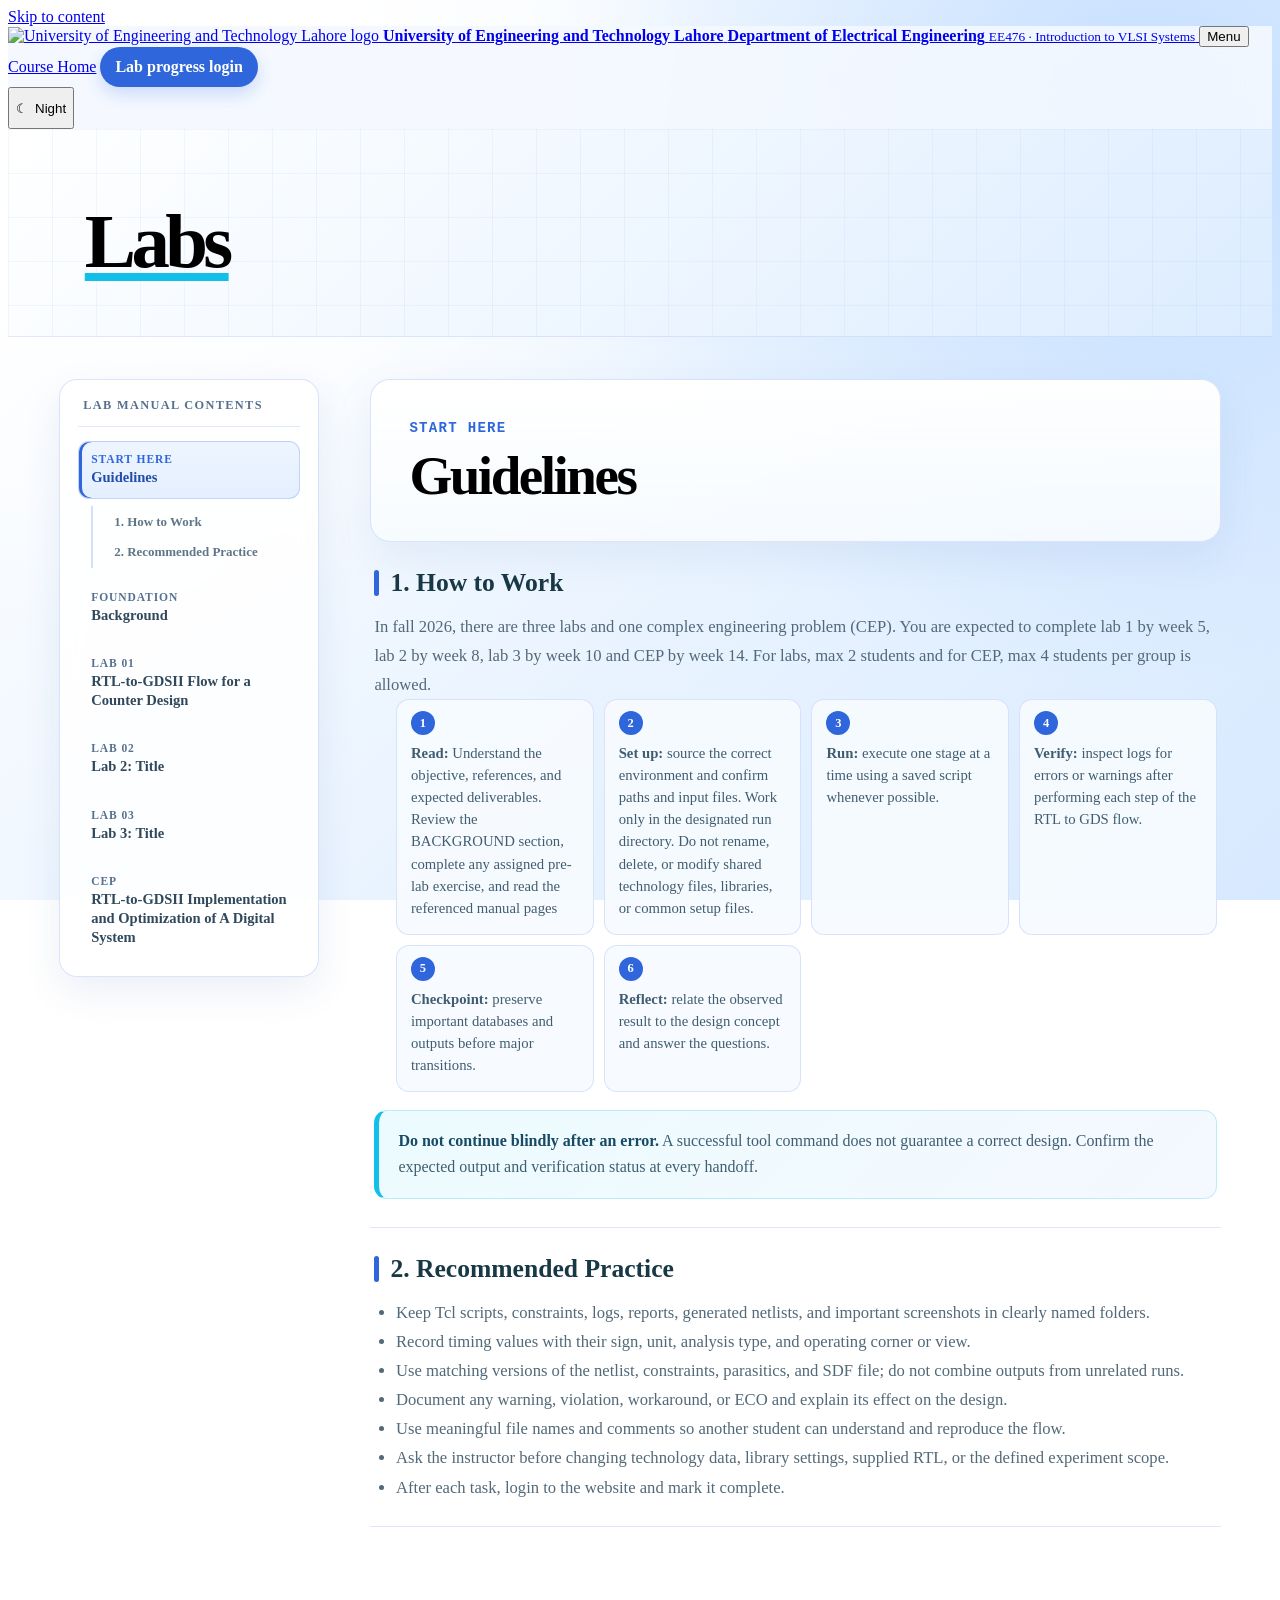
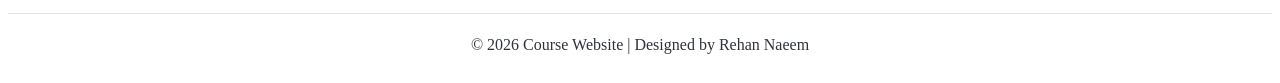
==== lab-manual.html @ 9c4e36ec "5" ====
<!DOCTYPE html>
<html data-theme="light" lang="en">
<head>
<meta charset="utf-8"/>
<meta content="width=device-width, initial-scale=1.0" name="viewport"/>
<meta content="EE476 VLSI Lab Manual — Department of Electrical Engineering, UET Lahore" name="description"/>
<meta content="#edfaff" name="theme-color"/>
<title>EE476 · VLSI Lab Manual</title>
<script>
/* Apply the same saved color theme used by index.html before the page paints. */
(function () {
  const storageKey = "ee476-color-theme";
  try {
    const savedTheme = localStorage.getItem(storageKey);
    if (savedTheme === "dark" || savedTheme === "light") {
      document.documentElement.dataset.theme = savedTheme;
    }
  } catch (_error) {}

  document.addEventListener("DOMContentLoaded", function () {
    const button = document.getElementById("night-mode-toggle");
    const icon = document.getElementById("night-mode-icon");
    const label = document.getElementById("night-mode-label");
    const themeMeta = document.querySelector('meta[name="theme-color"]');
    if (!button) return;

    function displayTheme(theme) {
      const isDark = theme === "dark";
      document.documentElement.dataset.theme = isDark ? "dark" : "light";
      button.setAttribute("aria-pressed", String(isDark));
      button.setAttribute("aria-label", isDark ? "Switch to light mode" : "Switch to night mode");
      if (icon) icon.textContent = isDark ? "☀" : "☾";
      if (label) label.textContent = isDark ? "Light" : "Night";
      if (themeMeta) themeMeta.content = isDark ? "#090f1d" : "#edfaff";
    }

    displayTheme(document.documentElement.dataset.theme);
    button.addEventListener("click", function () {
      const nextTheme = document.documentElement.dataset.theme === "dark" ? "light" : "dark";
      displayTheme(nextTheme);
      try { localStorage.setItem(storageKey, nextTheme); } catch (_error) {}
    });
  });
})();
</script>
<link href="styles.css" rel="stylesheet"/>
<style>
  body {
    background:
      radial-gradient(circle at 10% 8%, rgba(255,255,255,.98) 0 15%, rgba(255,255,255,0) 40%),
      radial-gradient(circle at 88% 12%, rgba(111,174,255,.30) 0, rgba(111,174,255,0) 42%),
      linear-gradient(135deg,#fff 0%,#f4f9ff 34%,#e5f1ff 68%,#d7e9ff 100%);
    background-attachment: fixed;
  }

  .site-header {
    background: rgba(244,249,255,.9);
    backdrop-filter: blur(16px);
    -webkit-backdrop-filter: blur(16px);
  }

  .nav-links a {
    position: relative;
    display: inline-block;
    padding-bottom: 6px;
  }
  .nav-links a::after {
    content: "";
    position: absolute;
    left: 0;
    bottom: 0;
    width: 0;
    height: 3px;
    border-radius: 999px;
    background: #2f66dc;
    transition: width .22s ease;
  }
  .nav-links a:hover::after,
  .nav-links a:focus-visible::after { width: 100%; }

  .manual-hero {
    padding: clamp(48px, 6vw, 82px) clamp(22px, 6vw, 100px) 42px;
    border-bottom: 1px solid rgba(47,102,220,.14);
    background:
      linear-gradient(rgba(57,132,219,.06) 1px, transparent 1px),
      linear-gradient(90deg,rgba(57,132,219,.06) 1px,transparent 1px),
      linear-gradient(135deg,#fff 0%,#eef6ff 52%,#dcecff 100%);
    background-size: 44px 44px,44px 44px,auto;
  }
  .manual-kicker {
    display: inline-flex;
    margin-bottom: 14px;
    padding: 7px 12px;
    border: 1px solid rgba(47,102,220,.20);
    border-radius: 999px;
    background: rgba(255,255,255,.78);
    color: #2f66dc;
    font-weight: 800;
  }
  .manual-hero h1 {
    margin: 0 0 15px;
    font-size: clamp(2.9rem, 6vw, 5.9rem);
    line-height: .95;
    letter-spacing: -.06em;
  }
  .manual-hero h1 span {
    text-decoration: underline;
    text-decoration-color: #12bfe8;
    text-decoration-thickness: .10em;
    text-underline-offset: .08em;
  }
  .manual-hero p {
    max-width: 820px;
    margin: 0;
    color: var(--muted);
    font-size: clamp(1.03rem, 1.6vw, 1.22rem);
  }

  .manual-workspace {
    display: grid;
    grid-template-columns: 260px minmax(0, 1fr);
    gap: clamp(26px, 4vw, 58px);
    max-width: 1500px;
    margin: 0 auto;
    padding: 42px clamp(20px, 4vw, 64px) 86px;
  }

  .lab-sidebar {
    align-self: start;
    position: sticky;
    top: 112px;
    max-height: calc(100vh - 132px);
    overflow-y: auto;
    padding: 18px;
    border: 1px solid rgba(47,102,220,.18);
    border-radius: 18px;
    background: rgba(255,255,255,.86);
    box-shadow: 0 14px 38px rgba(35,83,156,.09);
    backdrop-filter: blur(12px);
  }
  .sidebar-heading {
    margin: 0 0 14px;
    padding: 0 5px 13px;
    border-bottom: 1px solid rgba(47,102,220,.15);
    color: #57708f;
    font-size: .77rem;
    font-weight: 900;
    letter-spacing: .11em;
    text-transform: uppercase;
  }
  .lab-nav {
    display: grid;
    gap: 9px;
  }
  .lab-nav-group { min-width: 0; }
  .lab-nav-button {
    width: 100%;
    min-height: 58px;
    display: flex;
    flex-direction: column;
    align-items: center;
    justify-content: center;
    gap: 3px;
    padding: 10px 12px;
    border: 1px solid transparent;
    border-radius: 11px;
    background: transparent;
    color: #30485b;
    font: inherit;
    font-weight: 750;
    text-align: left;
    cursor: pointer;
    transition: background .16s ease, color .16s ease, border-color .16s ease, transform .16s ease;
  }
  .nav-label {
    width: 100%;
    color: #57708f;
    font-size: .72rem;
    font-weight: 900;
    letter-spacing: .08em;
    text-transform: uppercase;
  }
  .nav-topic {
    width: 100%;
    color: inherit;
    font-size: .91rem;
    font-weight: 750;
    line-height: 1.3;
  }
  .lab-nav-button.active .nav-label { color: #2f66dc; }
  .lab-nav-button:hover {
    background: #f2f7ff;
    color: #204da9;
  }
  .lab-nav-button.active {
    border-color: rgba(47,102,220,.22);
    background: linear-gradient(180deg,#eef5ff,#e4efff);
    color: #204da9;
    box-shadow: inset 3px 0 0 #2f66dc;
  }
  .lab-subnav {
    display: grid;
    gap: 2px;
    margin: 7px 0 2px 13px;
    padding: 2px 0 2px 13px;
    border-left: 2px solid rgba(47,102,220,.20);
  }
  .lab-subnav[hidden] { display: none; }
  .lab-subnav a {
    padding: 6px 8px;
    border-radius: 7px;
    color: #607587;
    font-size: .81rem;
    font-weight: 650;
    line-height: 1.25;
    text-decoration: none;
    transition: background .15s ease, color .15s ease;
  }
  .lab-subnav a:hover,
  .lab-subnav a:focus-visible {
    background: #eef5ff;
    color: #2457bb;
  }
  .lab-subnav a.nav-child {
    margin-left: 12px;
    font-size: .78rem;
  }

  .lab-content-shell {
    min-width: 0;
  }
  .lab-content {
    display: none;
    animation: labFade .22s ease;
  }
  .lab-content.active { display: block; }
  @keyframes labFade {
    from { opacity: 0; transform: translateY(7px); }
    to { opacity: 1; transform: none; }
  }

  .lab-header-card {
    margin-bottom: 22px;
    padding: clamp(24px, 3vw, 38px);
    border: 1px solid rgba(47,102,220,.17);
    border-radius: 20px;
    background: linear-gradient(180deg,rgba(255,255,255,.97),rgba(247,251,255,.90));
    box-shadow: 0 15px 42px rgba(35,83,156,.08);
  }
  .lab-index {
    display: inline-flex;
    margin-bottom: 12px;
    color: #2f66dc;
    font-family: ui-monospace, SFMono-Regular, Menlo, Monaco, Consolas, monospace;
    font-size: .88rem;
    font-weight: 900;
    letter-spacing: .09em;
  }
  .lab-header-card h2 {
    margin: 0;
    font-size: clamp(2.15rem, 4.3vw, 4.3rem);
    line-height: 1;
    letter-spacing: -.045em;
  }

  .manual-section-card {
    margin-top: 26px;
    padding: 0 4px 24px;
    border: 0;
    border-bottom: 1px solid rgba(47,102,220,.16);
    border-radius: 0;
    background: transparent;
    box-shadow: none;
  }
  .manual-section-card[id] { scroll-margin-top: 120px; }
  .manual-section-card h3 {
    display: flex;
    align-items: center;
    gap: 11px;
    margin: 0 0 14px;
    font-size: clamp(1.35rem, 2vw, 1.75rem);
    color: #173844;
  }
  .manual-section-card h3::before {
    content: "";
    width: 5px;
    height: 26px;
    border-radius: 999px;
    background: #2f66dc;
  }
  .manual-section-card p,
  .manual-section-card li {
    color: #526978;
    font-size: 1.04rem;
    line-height: 1.75;
  }
  .manual-section-card p { margin: 0; }
  .manual-section-card ul,
  .manual-section-card ol {
    margin: 0;
    padding-left: 1.35rem;
  }
  .placeholder-copy {
    color: #738798 !important;
    font-style: italic;
  }

  /* ---------- Tables ---------- */
  .table-wrap {
    margin: 18px 0 4px;
    overflow-x: auto;
    border: 0;
    border-radius: 0;
    background: transparent;
    box-shadow: none;
    scrollbar-width: thin;
  }
  .manual-table {
    width: 100%;
    min-width: 720px;
    border-collapse: collapse;
    border-top: 1.5px solid #252525;
    border-bottom: 1.5px solid #252525;
    color: #202020;
    font-family: inherit;
    font-size: 1.04rem;
    line-height: 1.75;
  }
  .manual-table th,
  .manual-table td {
    padding: 8px 9px;
    text-align: left;
    vertical-align: baseline;
    border: 0;
    border-right: 1px solid rgba(47,102,220,.20);
    border-bottom: 1px solid rgba(47,102,220,.18);
  }
  .manual-table th:last-child,
  .manual-table td:last-child { border-right: 0; }
  .manual-table tbody tr:last-child td { border-bottom: 0; }
  .manual-table tbody td {
    text-align: justify;
    text-justify: inter-word;
    vertical-align: top;
  }
  .manual-table thead {
    background: linear-gradient(90deg,#2453b5 0%,#2f66dc 62%,#12a9d6 100%);
  }
  .manual-table thead th {
    border-right-color: rgba(255,255,255,.42);
    border-bottom: 1px solid rgba(255,255,255,.55);
    background: transparent;
    color: #fff;
    font-size: 1rem;
    font-weight: 700;
    letter-spacing: 0;
    line-height: 1.3;
    text-shadow: 0 1px 1px rgba(11,41,92,.22);
    text-transform: none;
  }
  .manual-table tbody tr,
  .manual-table tbody tr:nth-child(even),
  .manual-table tbody tr:hover { background: transparent; }
  .manual-table td strong { color: #111; }
  .manual-table .stage-number {
    display: inline;
    width: auto;
    height: auto;
    border-radius: 0;
    background: transparent;
    color: inherit;
    font-weight: 400;
  }
  .manual-table.compact { min-width: 560px; }
  .manual-table.compact td { padding-block: 7px; }
  .table-caption {
    margin: 0 0 12px !important;
    color: #647b8d !important;
    font-size: .94rem !important;
  }

  /* ---------- Lab 1 table cards ----------
     Change these values to adjust only the boxes around tables in Lab 1. */
  #lab-1 .table-wrap {
    margin: 20px 0 8px;
    overflow-x: auto;
    background: #ffffff;
    border: 1px solid rgba(47,102,220,.18);
    border-radius: 16px;
    box-shadow:
      0 12px 30px rgba(31,72,126,.10),
      0 3px 8px rgba(31,72,126,.06);
    isolation: isolate;
  }

  /* The card border replaces the table's original black outer lines. */
  #lab-1 .manual-table {
    border-top: 0;
    border-bottom: 0;
  }

  /* A restrained hover highlight helps students follow wide table rows. */
  #lab-1 .manual-table tbody tr:hover {
    background: #f7fbff;
  }

  /* ---------- Background table and code cards ----------
     These selectors style only tables and code snippets in Background. */
  #lab-concepts .table-wrap,
  #lab-concepts .concept-code {
    background: #ffffff;
    border: 1px solid rgba(47,102,220,.18);
    border-radius: 16px;
    box-shadow:
      0 12px 30px rgba(31,72,126,.10),
      0 3px 8px rgba(31,72,126,.06);
    isolation: isolate;
  }

  #lab-concepts .table-wrap {
    margin: 20px 0 8px;
    overflow-x: auto;
  }

  #lab-concepts .manual-table {
    border-top: 0;
    border-bottom: 0;
  }

  #lab-concepts .manual-table tbody tr:hover {
    background: #f7fbff;
  }

  #lab-concepts .concept-code {
    margin: 20px 0;
    padding: 20px 22px;
  }

  .manual-callout {
    margin: 18px 0 4px;
    padding: 17px 19px;
    border: 1px solid rgba(18,191,232,.24);
    border-left: 5px solid #12bfe8;
    border-radius: 13px;
    background: linear-gradient(135deg,rgba(235,251,255,.96),rgba(244,248,255,.94));
    color: #3f5f70;
    line-height: 1.65;
  }
  .manual-callout strong { color: #184a64; }
  .acceptance-callout {
    border-left-color: #17a673;
    background: linear-gradient(135deg,#effcf7,#f7fffb);
  }
  .formula {
    color: #234b85;
    font-family: ui-monospace, SFMono-Regular, Menlo, Monaco, Consolas, monospace;
    font-size: .91em;
    font-weight: 750;
  }
  .video-grid {
    display: grid;
    grid-template-columns: repeat(2,minmax(0,1fr));
    gap: 14px;
    margin: 17px 0 20px;
  }
  .video-card {
    display: flex;
    align-items: center;
    justify-content: space-between;
    gap: 16px;
    padding: 17px 18px;
    border: 1px solid rgba(47,102,220,.16);
    border-radius: 14px;
    background: linear-gradient(145deg,#fff,#f1f7ff);
    box-shadow: 0 9px 24px rgba(35,83,156,.07);
  }
  .video-card strong { display: block; color: #24465c; }
  .video-card small { color: #6e8291; }
  .video-link {
    flex: 0 0 auto;
    padding: 9px 12px;
    border-radius: 10px;
    background: #2f66dc;
    color: #fff;
    font-size: .83rem;
    font-weight: 850;
    text-decoration: none;
  }
  .video-link:hover,
  .video-link:focus-visible { background: #214fae; }
  .task-list li { margin-bottom: 9px; }
  .task-list li::marker { color: #2f66dc; font-weight: 900; }

  /* ---------- Guidance and concept components ---------- */
  .guide-grid,
  .concept-grid {
    display: grid;
    grid-template-columns: repeat(2,minmax(0,1fr));
    gap: 14px;
    margin-top: 18px;
  }
  .guide-card,
  .concept-card {
    padding: 18px 19px;
    border: 1px solid rgba(47,102,220,.16);
    border-radius: 14px;
    background: linear-gradient(145deg,rgba(255,255,255,.98),rgba(240,247,255,.90));
    box-shadow: 0 9px 24px rgba(35,83,156,.06);
  }
  .guide-card h4,
  .concept-card h4 {
    margin: 0 0 7px;
    color: #214f9f;
    font-size: 1.02rem;
  }
  .guide-card p,
  .concept-card p {
    margin: 0;
    color: #526978;
    font-size: .96rem;
    line-height: 1.62;
    text-align: justify;
  }
  .concept-figure {
    margin: 22px auto;
    text-align: center;
  }
  .concept-figure img {
    display: block;
    width: auto;
    max-width: 100%;
    max-height: 660px;
    margin: 0 auto;
    border: 1px solid rgba(47,102,220,.13);
    border-radius: 12px;
    background: #fff;
    box-shadow: 0 10px 30px rgba(35,83,156,.08);
  }
  .concept-figure.narrow img { max-width: 320px; }
  .concept-figure.medium img { max-width: 680px; }
  .concept-figure figcaption {
    margin-top: 9px;
    color: #708494;
    font-size: .84rem;
    line-height: 1.45;
  }
  .chip-layout-demo {
    margin: 28px 0 6px;
    overflow: hidden;
    border: 1px solid rgba(47,102,220,.22);
    border-radius: 16px;
    background: #050c12;
    box-shadow: 0 16px 38px rgba(24,55,104,.13);
  }
  .chip-layout-demo-header {
    display: flex;
    align-items: center;
    justify-content: space-between;
    gap: 16px;
    padding: 13px 16px;
    border-bottom: 1px solid rgba(91,203,222,.2);
    color: #dff7fa;
    background: linear-gradient(90deg,#071621,#0b2632);
  }
  .chip-layout-demo-header strong {
    font-size: .92rem;
    letter-spacing: .02em;
  }
  .chip-layout-demo-header span {
    color: #9bbbc2;
    font-size: .78rem;
    text-align: right;
  }
  .chip-layout-demo iframe {
    display: block;
    width: 100%;
    height: 720px;
    border: 0;
    background: #03070b;
  }
  .concept-subheading {
    margin: 24px 0 9px;
    color: #214f9f;
    font-size: 1.13rem;
  }
  .source-quote {
    margin: 18px 0;
    padding: 16px 19px;
    border-left: 4px solid #2f66dc;
    border-radius: 0 11px 11px 0;
    background: rgba(239,246,255,.82);
    color: #466075;
    font-style: italic;
    line-height: 1.7;
  }
  .concept-note {
    margin: 18px 0;
    padding: 15px 17px;
    border: 1px solid rgba(18,169,214,.22);
    border-radius: 11px;
    background: rgba(235,250,255,.72);
    color: #405f70;
  }
  .concept-code {
    margin: 18px 0;
    padding: 18px 20px;
    overflow-x: auto;
    border: 1px solid rgba(47,102,220,.16);
    border-radius: 12px;
    background: #f5f8fc;
    color: #263c4c;
    font: .88rem/1.55 ui-monospace, SFMono-Regular, Menlo, Monaco, Consolas, monospace;
    tab-size: 2;
  }
  .concept-list li { margin-bottom: 8px; }
  .manual-section-card a:not(.video-link) {
    color: #2471a9;
    text-decoration-thickness: .08em;
    text-underline-offset: .15em;
  }
  #lab-concepts .manual-section-card p,
  #lab-concepts .manual-section-card li,
  #lab-concepts .source-quote,
  #lab-concepts .concept-note {
    text-align: justify;
    text-justify: inter-word;
  }
  .flow-steps {
    display: grid;
    grid-template-columns: repeat(4,minmax(0,1fr));
    gap: 10px;
    margin-top: 18px;
    padding: 0;
    list-style: none;
    counter-reset: flowstep;
  }
  .flow-steps li {
    counter-increment: flowstep;
    position: relative;
    margin: 0;
    padding: 42px 14px 15px;
    border: 1px solid rgba(47,102,220,.16);
    border-radius: 13px;
    background: rgba(247,251,255,.92);
    color: #405d70;
    font-size: .92rem;
    line-height: 1.5;
  }
  .flow-steps li::before {
    content: counter(flowstep);
    position: absolute;
    top: 11px;
    left: 14px;
    display: grid;
    width: 24px;
    height: 24px;
    place-items: center;
    border-radius: 50%;
    background: #2f66dc;
    color: #fff;
    font-size: .78rem;
    font-weight: 900;
  }

  .editing-note {
    margin-top: 24px;
    padding: 17px 19px;
    border-left: 4px solid #2f66dc;
    border-radius: 11px;
    background: rgba(240,247,255,.86);
    color: #466075;
  }

  .simple-footer {
    text-align:center;
    padding:22px 16px;
    border-top:1px solid rgba(47,102,220,.18);
    color:#2f343b;
  }

  /* ================================================================
     MULTI-LAB PROGRESS PORTAL
     The portal styles are kept together so they are easy to modify.
     ================================================================ */
  .progress-account-button,
  .progress-primary-button,
  .progress-secondary-button,
  .task-completion-button,
  .objective-completion-button,
  .objective-progress-open-button,
  .progress-icon-button {
    border: 0;
    font: inherit;
    font-weight: 800;
    cursor: pointer;
  }
  .progress-account-button {
    display: inline-flex;
    align-items: center;
    justify-content: center;
    min-height: 40px;
    padding: 9px 15px;
    border-radius: 999px;
    background: #2f66dc;
    color: #fff;
    box-shadow: 0 7px 18px rgba(47,102,220,.22);
  }
  .progress-account-button:hover,
  .progress-account-button:focus-visible { background: #2457bd; }

  .progress-summary-card {
    display: grid;
    grid-template-columns: minmax(0,1fr) auto;
    gap: 20px;
    align-items: center;
    margin: 0 0 22px;
    padding: 22px 24px;
    border: 1px solid rgba(47,102,220,.18);
    border-radius: 18px;
    background: #fff;
    box-shadow: 0 14px 34px rgba(35,83,156,.09);
  }
  .progress-summary-card[hidden] {
    display: none !important;
  }
  .progress-summary-card h3 {
    margin: 0 0 5px;
    color: #20384d;
    font-size: 1.06rem;
  }
  .progress-summary-card p {
    margin: 0;
    color: #607587;
  }
  .progress-summary-value {
    min-width: 150px;
    text-align: right;
  }
  .progress-summary-value strong {
    display: block;
    color: #2457bd;
    font-size: 1.65rem;
    line-height: 1;
  }
  .progress-summary-value span {
    color: #607587;
    font-size: .84rem;
    font-weight: 750;
  }
  .progress-track {
    grid-column: 1 / -1;
    height: 10px;
    overflow: hidden;
    border-radius: 999px;
    background: #e7eef8;
  }
  .progress-track > span {
    display: block;
    width: 0;
    height: 100%;
    border-radius: inherit;
    background: linear-gradient(90deg,#2f66dc,#12a9d6);
    transition: width .25s ease;
  }
  .progress-summary-card.is-complete .progress-track > span {
    background: linear-gradient(90deg,#168a5a,#28b77a);
  }

  .task-progress-cell { min-width: 156px; }
  .task-completion-button,
  .objective-completion-button {
    display: inline-flex;
    align-items: center;
    justify-content: center;
    width: 100%;
    min-height: 40px;
    padding: 8px 12px;
    border: 1px solid rgba(47,102,220,.25);
    border-radius: 10px;
    background: #eef5ff;
    color: #2457bd;
  }
  .task-completion-button:hover:not(:disabled),
  .task-completion-button:focus-visible:not(:disabled),
  .objective-completion-button:hover:not(:disabled),
  .objective-completion-button:focus-visible:not(:disabled) { background: #e0ecff; }
  .task-completion-button[aria-pressed="true"],
  .objective-completion-button[aria-pressed="true"] {
    border-color: rgba(24,138,90,.30);
    background: #e5f7ef;
    color: #147048;
  }
  .task-completion-button:disabled,
  .objective-completion-button:disabled {
    opacity: .56;
    cursor: not-allowed;
  }
  #lab-1-procedure tr.task-complete td { background: rgba(230,248,240,.58); }
  .objective-progress-launch-row {
    display: flex;
    justify-content: flex-end;
    margin: 12px 0 18px;
  }
  .objective-progress-open-button {
    min-width: 132px;
    min-height: 44px;
    padding: 10px 18px;
    border-radius: 12px;
    background: linear-gradient(180deg,#3b73eb,#2f61ce);
    color: #fff;
    box-shadow: 0 9px 20px rgba(47,102,220,.22);
  }
  .objective-progress-open-button:hover,
  .objective-progress-open-button:focus-visible {
    filter: brightness(1.05);
    transform: translateY(-1px);
  }
  .objective-progress-open-button.is-complete {
    background: linear-gradient(180deg,#28ad79,#168a5a);
  }
  .objective-progress-card { max-width: none; }
  .objective-progress-status {
    margin-top: 0;
  }
  .objective-progress-list {
    display: grid;
    gap: 10px;
    margin: 18px 0;
  }
  .objective-progress-option {
    display: grid;
    grid-template-columns: minmax(0,1fr) auto;
    gap: 16px;
    align-items: center;
    padding: 13px 14px;
    border: 1px solid rgba(47,102,220,.14);
    border-radius: 12px;
    background: #f8fbff;
  }
  .objective-progress-option.is-complete {
    border-color: rgba(24,138,90,.26);
    background: #eaf8f1;
  }
  .objective-progress-option-text {
    text-align: justify;
    text-justify: inter-word;
  }
  .objective-completion-button {
    width: auto;
    min-width: 150px;
  }

  .progress-dialog {
    width: min(1080px, calc(100vw - 30px));
    max-height: calc(100vh - 30px);
    margin: auto;
    padding: 0;
    overflow: hidden;
    border: 1px solid rgba(47,102,220,.20);
    border-radius: 20px;
    background: #f6f9fd;
    color: #263c4c;
    box-shadow: 0 28px 80px rgba(20,48,92,.28);
  }
  .progress-dialog::backdrop {
    background: rgba(18,35,60,.55);
    backdrop-filter: blur(4px);
  }
  .progress-dialog-shell {
    max-height: calc(100vh - 32px);
    overflow-y: auto;
  }
  .progress-dialog-header {
    position: sticky;
    top: 0;
    z-index: 3;
    display: flex;
    align-items: center;
    justify-content: space-between;
    gap: 20px;
    padding: 20px 24px;
    border-bottom: 1px solid rgba(47,102,220,.16);
    background: rgba(255,255,255,.96);
    backdrop-filter: blur(12px);
  }
  .progress-dialog-header h2 { margin: 0; font-size: 1.3rem; }
  .progress-icon-button {
    width: 38px;
    height: 38px;
    border-radius: 50%;
    background: #edf3fb;
    color: #365269;
    font-size: 1.25rem;
  }
  .progress-portal-panel { padding: 26px; }
  .progress-auth-card {
    max-width: 560px;
    margin: 0 auto;
    padding: 26px;
    border: 1px solid rgba(47,102,220,.16);
    border-radius: 16px;
    background: #fff;
    box-shadow: 0 12px 30px rgba(35,83,156,.08);
  }
  .progress-auth-card h3 { margin-top: 0; }
  .progress-auth-card p { color: #607587; }
  .progress-field {
    display: grid;
    gap: 7px;
    margin: 18px 0;
    color: #30485b;
    font-size: .9rem;
    font-weight: 800;
  }
  .progress-field input,
  .progress-field select,
  .progress-search {
    width: 100%;
    min-height: 44px;
    padding: 9px 12px;
    border: 1px solid #c9d8e8;
    border-radius: 10px;
    background: #fff;
    color: #263c4c;
    font: inherit;
  }
  .progress-field input.progress-otp-code {
    text-align: center;
    font-size: 1.35rem;
    font-weight: 850;
    letter-spacing: .35em;
    font-variant-numeric: tabular-nums;
  }
  .progress-otp-context {
    margin: 0 0 4px;
    padding: 11px 13px;
    border-radius: 10px;
    background: #f2f7ff;
    color: #34566d !important;
    overflow-wrap: anywhere;
  }
  .progress-primary-button,
  .progress-secondary-button {
    min-height: 42px;
    padding: 9px 15px;
    border-radius: 10px;
  }
  .progress-primary-button { background: #2f66dc; color: #fff; }
  .progress-primary-button:hover:not(:disabled) { background: #2457bd; }
  .progress-secondary-button {
    border: 1px solid rgba(47,102,220,.22);
    background: #eef5ff;
    color: #2457bd;
  }
  .progress-primary-button:disabled,
  .progress-secondary-button:disabled { opacity: .55; cursor: not-allowed; }
  .progress-button-row {
    display: flex;
    flex-wrap: wrap;
    gap: 10px;
    align-items: center;
  }
  .progress-message {
    margin: 14px 0 0;
    padding: 11px 13px;
    border-radius: 10px;
    background: #edf5ff;
    color: #34566d;
    font-size: .9rem;
  }
  .progress-message.is-error { background: #fff0f0; color: #9b3333; }
  .progress-user-banner {
    display: flex;
    flex-wrap: wrap;
    align-items: center;
    justify-content: space-between;
    gap: 16px;
    margin-bottom: 20px;
    padding: 16px 18px;
    border: 1px solid rgba(47,102,220,.16);
    border-radius: 14px;
    background: #fff;
  }
  .progress-user-banner strong { display: block; }
  .progress-user-banner span { color: #607587; font-size: .9rem; }

  .dashboard-metrics {
    display: grid;
    grid-template-columns: repeat(4,minmax(0,1fr));
    gap: 12px;
    margin-bottom: 18px;
  }
  .dashboard-metric {
    padding: 17px;
    border: 1px solid rgba(47,102,220,.15);
    border-radius: 13px;
    background: #fff;
  }
  .dashboard-metric span { color: #607587; font-size: .84rem; font-weight: 750; }
  .dashboard-metric strong { display: block; margin-top: 3px; color: #2457bd; font-size: 1.45rem; }
  .dashboard-toolbar {
    display: grid;
    grid-template-columns: 170px minmax(220px,1fr) 190px auto;
    gap: 10px;
    align-items: end;
    margin-bottom: 14px;
  }
  .dashboard-toolbar .progress-field { margin: 0; }
  .dashboard-table-wrap {
    overflow-x: auto;
    border: 1px solid rgba(47,102,220,.16);
    border-radius: 14px;
    background: #fff;
  }
  .dashboard-table {
    width: 100%;
    border-collapse: collapse;
    font-size: .9rem;
  }
  .dashboard-table th,
  .dashboard-table td {
    padding: 12px 13px;
    border-bottom: 1px solid #d7e2ee;
    text-align: left;
    vertical-align: middle;
  }
  .dashboard-table th {
    background: #eaf2ff;
    color: #29465c;
    font-size: .78rem;
    letter-spacing: .03em;
    text-transform: uppercase;
  }
  .dashboard-table tr:last-child td { border-bottom: 0; }
  .dashboard-progress {
    display: grid;
    grid-template-columns: minmax(80px,1fr) 42px;
    gap: 8px;
    align-items: center;
    min-width: 150px;
  }
  .dashboard-progress .progress-track { grid-column: auto; height: 8px; }
  .dashboard-task-dots { display: flex; gap: 5px; }
  .dashboard-task-dot {
    width: 18px;
    height: 18px;
    display: grid;
    place-items: center;
    border-radius: 50%;
    background: #fde8e8;
    color: #b42318;
    font-size: .66rem;
    font-weight: 900;
  }
  .dashboard-task-dot.is-complete { background: #dff5ea; color: #147048; }
  .dashboard-section-card {
    margin-top: 24px;
    padding: 20px;
    border: 1px solid rgba(47,102,220,.16);
    border-radius: 14px;
    background: #fff;
  }
  .dashboard-section-card h3 { margin: 0 0 5px; }
  .dashboard-section-card > p { margin: 0 0 17px; color: #607587; }
  .weekly-week-grid {
    display: grid;
    grid-template-columns: repeat(4, minmax(60px, 1fr));
    gap: 6px;
    min-width: 300px;
  }
  .weekly-week-chip {
    display: grid;
    gap: 4px;
    padding: 6px;
    border: 1px solid #d7e2ee;
    border-radius: 8px;
    background: #f8fbff;
    text-align: center;
  }
  .weekly-week-chip strong { color: #405d70; font-size: .7rem; }
  .weekly-marker-row { display: flex; justify-content: center; gap: 4px; }
  .weekly-task-marker {
    width: 22px;
    height: 20px;
    display: grid;
    place-items: center;
    border-radius: 6px;
    background: #fde8e8;
    color: #b42318;
    font-size: .66rem;
    font-weight: 900;
  }
  .weekly-task-marker.is-complete { background: #dff5ea; color: #147048; }
  .dashboard-roster-card {
    margin-top: 22px;
    padding: 20px;
    border: 1px solid rgba(47,102,220,.16);
    border-radius: 14px;
    background: #fff;
  }
  .dashboard-roster-card h3 { margin-top: 0; }
  .dashboard-roster-card p { color: #607587; }
  .dashboard-roster-card code { color: #2457bd; }
  .progress-toast {
    position: fixed;
    right: 20px;
    bottom: 20px;
    z-index: 1000;
    max-width: 360px;
    padding: 12px 16px;
    border-radius: 11px;
    background: #20384d;
    color: #fff;
    box-shadow: 0 12px 30px rgba(20,48,92,.26);
  }

  @media (max-width: 900px) {
    .progress-account-button { width: 100%; }
    .dashboard-toolbar { grid-template-columns: 1fr 1fr; }
    .dashboard-toolbar > :last-child { grid-column: 1 / -1; }
  }

  @media (max-width: 650px) {
    .progress-summary-card { grid-template-columns: 1fr; }
    .progress-summary-value { text-align: left; }
    .dashboard-metrics,
    .dashboard-toolbar { grid-template-columns: 1fr; }
    .dashboard-toolbar > :last-child { grid-column: auto; }
    .progress-portal-panel { padding: 18px; }
    .objective-progress-option { grid-template-columns: 1fr; }
    .objective-completion-button { width: 100%; }
  }

  @media (max-width: 900px) {
    body { background-attachment: scroll; }
    .manual-workspace {
      grid-template-columns: 1fr;
      padding-top: 24px;
    }
    .lab-sidebar {
      position: static;
      max-height: none;
      padding: 12px;
      overflow-x: auto;
      overflow-y: hidden;
      scrollbar-width: thin;
    }
    .sidebar-heading { display: none; }
    .lab-nav {
      display: flex;
      width: max-content;
      gap: 7px;
    }
    .lab-nav-button {
      width: 100%;
      min-width: 92px;
      justify-content: center;
      white-space: nowrap;
      padding-inline: 13px;
    }
    .lab-nav-group { width: 220px; }
    .lab-subnav { margin-right: 8px; }
    .lab-nav-button.active { box-shadow: inset 0 -3px 0 #2f66dc; }
  }

  @media (max-width: 650px) {
    .manual-hero {
      padding: 38px 16px 30px;
      background-size: 34px 34px,34px 34px,auto;
    }
    .manual-workspace {
      padding: 16px 14px 58px;
      gap: 18px;
    }
    .lab-header-card { border-radius: 14px; }
    .video-grid { grid-template-columns: 1fr; }
    .guide-grid,
    .concept-grid,
    .flow-steps { grid-template-columns: 1fr; }
    .manual-table th,
    .manual-table td { padding: 13px 14px; }
    .chip-layout-demo-header {
      display: block;
      padding: 11px 13px;
    }
    .chip-layout-demo-header span {
      display: block;
      margin-top: 4px;
      text-align: left;
    }
    .chip-layout-demo iframe { height: 650px; }
  }

  @media (prefers-reduced-motion: reduce) {
    .lab-content { animation: none; }
  }

  /* =======================================================
     Persistent night mode shared with the course home page
     ======================================================= */
  .night-mode-toggle {
    display: inline-flex;
    align-items: center;
    justify-content: center;
    gap: 7px;
    min-height: 42px;
    white-space: nowrap;
  }

  html[data-theme="dark"] body {
    color: #e8eef8;
    background:
      radial-gradient(circle at 85% 8%,rgba(47,102,220,.20),transparent 35%),
      linear-gradient(135deg,#090f1d 0%,#0d1526 55%,#111d34 100%);
  }
  html[data-theme="dark"] .site-header {
    border-bottom-color: #2b3955;
    background: rgba(10,17,31,.92);
  }
  html[data-theme="dark"] .brand-copy strong,
  html[data-theme="dark"] .nav-links a { color: #e8eef8 !important; }
  html[data-theme="dark"] .brand-copy small { color: #aebbd0 !important; }
  html[data-theme="dark"] .manual-hero {
    border-bottom-color: #2b3955;
    background:
      linear-gradient(rgba(85,126,215,.09) 1px,transparent 1px),
      linear-gradient(90deg,rgba(85,126,215,.09) 1px,transparent 1px),
      linear-gradient(135deg,#090f1d 0%,#10192c 100%);
    background-size: 44px 44px,44px 44px,auto;
  }
  html[data-theme="dark"] .lab-sidebar,
  html[data-theme="dark"] .lab-header-card,
  html[data-theme="dark"] #lab-1 .table-wrap,
  html[data-theme="dark"] #lab-concepts .table-wrap,
  html[data-theme="dark"] #lab-concepts .concept-code,
  html[data-theme="dark"] .video-card,
  html[data-theme="dark"] .guide-card,
  html[data-theme="dark"] .concept-card,
  html[data-theme="dark"] .progress-summary-card,
  html[data-theme="dark"] .progress-dialog-header,
  html[data-theme="dark"] .progress-auth-card,
  html[data-theme="dark"] .progress-user-banner,
  html[data-theme="dark"] .dashboard-metric,
  html[data-theme="dark"] .dashboard-table-wrap,
  html[data-theme="dark"] .dashboard-section-card,
  html[data-theme="dark"] .dashboard-roster-card {
    border-color: #30415f;
    background: #111b2e;
    color: #e8eef8;
    box-shadow: 0 12px 30px rgba(0,0,0,.18);
  }
  html[data-theme="dark"] .lab-nav-button,
  html[data-theme="dark"] .lab-nav-button .nav-topic { color: #dce5f2; }
  html[data-theme="dark"] .lab-nav-button:hover,
  html[data-theme="dark"] .lab-nav-button.active,
  html[data-theme="dark"] .lab-subnav a:hover,
  html[data-theme="dark"] .lab-subnav a.active {
    border-color: #40557b;
    background: #172844;
    color: #a9c0ff;
  }
  html[data-theme="dark"] .sidebar-heading,
  html[data-theme="dark"] .nav-label,
  html[data-theme="dark"] .lab-subnav a { color: #9eabc0; }
  html[data-theme="dark"] .manual-section-card {
    border-bottom-color: #30415f;
  }
  html[data-theme="dark"] .manual-section-card h3,
  html[data-theme="dark"] .concept-subheading,
  html[data-theme="dark"] .guide-card h4,
  html[data-theme="dark"] .concept-card h4,
  html[data-theme="dark"] .video-card strong { color: #e8eef8; }
  html[data-theme="dark"] .manual-section-card p,
  html[data-theme="dark"] .manual-section-card li,
  html[data-theme="dark"] .guide-card p,
  html[data-theme="dark"] .concept-card p,
  html[data-theme="dark"] .video-card small,
  html[data-theme="dark"] .progress-auth-card p,
  html[data-theme="dark"] .progress-user-banner span,
  html[data-theme="dark"] .dashboard-metric span,
  html[data-theme="dark"] .dashboard-section-card > p,
  html[data-theme="dark"] .dashboard-roster-card p { color: #b5c1d2; }
  html[data-theme="dark"] .manual-table {
    border-top-color: #60708a;
    border-bottom-color: #60708a;
    color: #dbe3ef;
  }
  html[data-theme="dark"] .manual-table th,
  html[data-theme="dark"] .manual-table td {
    border-right-color: #344663;
    border-bottom-color: #344663;
  }
  html[data-theme="dark"] .manual-table td,
  html[data-theme="dark"] .manual-table td strong { color: #dbe3ef; }
  html[data-theme="dark"] #lab-1 .manual-table tbody tr:hover,
  html[data-theme="dark"] #lab-concepts .manual-table tbody tr:hover { background: #17243a; }
  html[data-theme="dark"] .manual-callout,
  html[data-theme="dark"] .source-quote,
  html[data-theme="dark"] .concept-note,
  html[data-theme="dark"] .editing-note,
  html[data-theme="dark"] .flow-steps li {
    border-color: #344663;
    background: #142238;
    color: #c4cfde;
  }
  html[data-theme="dark"] .manual-callout strong { color: #dce9f8; }
  html[data-theme="dark"] .acceptance-callout { background: #123128; }
  html[data-theme="dark"] .formula,
  html[data-theme="dark"] .manual-section-card a:not(.video-link) { color: #8eb2ff; }
  html[data-theme="dark"] .concept-code {
    border-color: #344663;
    background: #0a1322;
    color: #dbe7f5;
  }
  html[data-theme="dark"] .concept-figure img { border-color: #344663; background: #111b2e; }
  html[data-theme="dark"] .progress-dialog {
    border-color: #344663;
    background: #0b1424;
    color: #e8eef8;
  }
  html[data-theme="dark"] .progress-icon-button { background: #1a2941; color: #e8eef8; }
  html[data-theme="dark"] .progress-field { color: #e8eef8; }
  html[data-theme="dark"] .progress-field input,
  html[data-theme="dark"] .progress-field select,
  html[data-theme="dark"] #dashboard-roster-file {
    border-color: #40516c;
    background: #0c1627;
    color: #f5f7fb;
  }
  html[data-theme="dark"] .progress-secondary-button,
  html[data-theme="dark"] .task-completion-button,
  html[data-theme="dark"] .objective-completion-button {
    border-color: #40557b;
    background: #172844;
    color: #9db8ff;
  }
  html[data-theme="dark"] .task-completion-button[aria-pressed="true"],
  html[data-theme="dark"] .objective-completion-button[aria-pressed="true"] {
    border-color: #2e745e;
    background: #14392f;
    color: #9be5c9;
  }
  html[data-theme="dark"] .objective-progress-option {
    border-color: #344663;
    background: #0f1a2d;
  }
  html[data-theme="dark"] .objective-progress-option.is-complete {
    border-color: #2e745e;
    background: #14392f;
  }
  html[data-theme="dark"] .progress-track { background: #26344c; }
  html[data-theme="dark"] .progress-message { background: #172844; color: #bfd0e5; }
  html[data-theme="dark"] .progress-message.is-error { background: #3a1d25; color: #ffb4b4; }
  html[data-theme="dark"] .dashboard-table th { background: #1a2a45; color: #c9d6e8; }
  html[data-theme="dark"] .dashboard-table td { border-bottom-color: #344663; color: #dbe3ef; }
  html[data-theme="dark"] .dashboard-table small { color: #aebbd0 !important; }
  html[data-theme="dark"] .weekly-week-chip {
    border-color: #344663;
    background: #0f1a2d;
  }
  html[data-theme="dark"] .weekly-week-chip strong { color: #b9c8dc; }
  html[data-theme="dark"] .simple-footer { border-top-color: #2b3955; color: #b8c4d4; }

  /* Justified text for Lab 04 */
#lab-4 p,
#lab-4 li,
#lab-4 .manual-table td:nth-child(3) {
  text-align: justify;
  text-justify: inter-word;
  hyphens: auto;
}
</style>
</head>
<body>
<!--
  EDITING GUIDE
  1. Edit a page inside its matching <article data-lab-content="..."> block.
  2. Add a topic as a <section class="manual-section-card"> containing an <h3>.
  3. Add a subtopic as an <h4 class="concept-subheading"> inside its topic.
     For a separate subtopic card, add data-subtopic to the <section> instead.
  4. Do not type topic numbers. The script numbers headings and builds the sidebar.
  5. Give a section or subtopic an id only when you want a custom bookmark.
     Otherwise, the script creates a stable link from the heading text.
  6. Add table rows inside <tbody>; internal grid lines are applied automatically.
  7. Background figures are embedded near the end of this HTML file.
  8. to add topic and sub-topics

  <section class="manual-section-card">
  <h3>New Topic Title</h3>
  <p>Topic content goes here.</p>
  </section>

  <h4 class="concept-subheading">New Subtopic Title</h4>
  <p>Subtopic content goes here.</p>

  <img src="images/example.png" alt="Description of the image">
-->
<a class="skip-link" href="#main">Skip to content</a>
<header class="site-header">
  <a aria-label="EE476 course home" class="brand" href="index.html">
    <span class="brand-logo-wrap"><img alt="University of Engineering and Technology Lahore logo" src="assets/uet-logo.png"/></span>
    <span class="brand-copy">
      <strong class="university-name">University of Engineering and Technology Lahore</strong>
      <strong>Department of Electrical Engineering</strong>
      <small>EE476 · Introduction to VLSI Systems</small>
    </span>
  </a>
  <button aria-controls="primary-nav" aria-expanded="false" class="menu-toggle">Menu</button>
  <nav aria-label="Primary navigation" class="nav-links" id="primary-nav">
    <a href="index.html">Course Home</a>
    <button class="progress-account-button" id="progress-account-button" type="button">
      Lab progress login
    </button>
  </nav>
  <button class="theme-toggle night-mode-toggle" id="night-mode-toggle" type="button" aria-pressed="false" aria-label="Switch to night mode">
    <span aria-hidden="true" id="night-mode-icon">☾</span>
    <span id="night-mode-label">Night</span>
  </button>
</header>

<main id="main">
  <section class="manual-hero">
  
    <h1><span>Labs</span></h1>
   
  </section>

  <section class="manual-workspace" id="manual">
    <!-- This navigation is generated automatically from the articles below. -->
    <aside class="lab-sidebar" aria-label="Lab manual contents">
      <p class="sidebar-heading">Lab Manual Contents</p>
      <nav class="lab-nav" aria-label="Select a lab"></nav>
    </aside>

    <!-- Main content panels: give each data-lab-content value a unique key. -->
    <div class="lab-content-shell" aria-live="polite">
      <!--
        COPY THIS FOR A NEW TOPIC:
        <section class="manual-section-card">
          <h3>New Topic Title</h3>
          <p>New topic text.</p>
        </section>

        ADD THIS INSIDE A TOPIC FOR A NEW SUBTOPIC:
        <h4 class="concept-subheading">New Subtopic Title</h4>
        <p>New subtopic text.</p>

        Numbers and left-navigation links are generated automatically.
      -->
      <!-- START HERE: Important guidance shown when the page first opens. -->
      <article class="lab-content active" id="lab-guide" data-lab-content="guide">
        <div class="lab-header-card">
          <span class="lab-index">START HERE</span>
          <h2>Guidelines</h2>
        </div>
        
        <section class="manual-section-card" id="lab-guide-workflow">
          <h3>How to Work</h3>
          <p>In fall 2026, there are three labs and one complex engineering problem (CEP). You are expected to complete lab 1 by week 5, lab 2 by week 8, lab 3 by week 10 and CEP by week 14.
          For labs, max 2 students and for CEP, max 4 students per group is allowed.  
          </p>
          <ol class="flow-steps">
            <li><strong>Read:</strong> Understand the objective, references, and expected deliverables. Review the BACKGROUND section, complete any assigned pre-lab exercise, and read the referenced manual pages</li>
            <li><strong>Set up:</strong> source the correct environment and confirm paths and input files. Work only in the designated run directory. Do not rename, delete, or modify shared technology files, libraries, or common setup files.</li>
            <li><strong>Run:</strong> execute one stage at a time using a saved script whenever possible.</li>
            <li><strong>Verify:</strong> inspect logs for errors or warnings after performing each step of the RTL to GDS flow.</li>
            <li><strong>Checkpoint:</strong> preserve important databases and outputs before major transitions.</li>
            <li><strong>Reflect:</strong> relate the observed result to the design concept and answer the questions.</li>
          </ol>
          <div class="manual-callout"><strong>Do not continue blindly after an error.</strong> A successful tool command does not guarantee a correct design. Confirm the expected output and verification status at every handoff.</div>
        </section>
        <section class="manual-section-card" id="lab-guide-records">
          <h3>Recommended Practice</h3>
          <ul>
            <li>Keep Tcl scripts, constraints, logs, reports, generated netlists, and important screenshots in clearly named folders.</li>
            <li>Record timing values with their sign, unit, analysis type, and operating corner or view.</li>
            <li>Use matching versions of the netlist, constraints, parasitics, and SDF file; do not combine outputs from unrelated runs.</li>
            <li>Document any warning, violation, workaround, or ECO and explain its effect on the design.</li>
            <li>Use meaningful file names and comments so another student can understand and reproduce the flow.</li>
            <li>Ask the instructor before changing technology data, library settings, supplied RTL, or the defined experiment scope.</li>
            <li>After each task, login to the website and mark it complete.</li>
          </ul>
        </section>
      </article>

      <!-- NECESSARY CONCEPTS: Foundational reading used by the laboratory experiments. -->
      <article class="lab-content" id="lab-concepts" data-lab-content="concepts" hidden>
        <div class="lab-header-card">
          <span class="lab-index">FOUNDATION</span>
          <h2>Background</h2>
        </div>
        <section class="manual-section-card" id="lab-concepts-flow">
          <h3>1. RTL-to-GDSII Flow Overview</h3>
          <p>An RTL-to-GDSII flow progressively transforms a behavioral hardware description into a physically manufacturable layout. Each stage adds information, checks correctness, and produces files required by the next stage. The flow is iterative: a timing or physical violation may require returning to an earlier stage.</p>
          <figure class="concept-figure">
            <img
              id="concept-image-flow"
              alt="ASIC design flow from specifications and RTL through synthesis, physical design, signoff, and GDSII"
            />
            <figcaption>Major front-end, back-end, and fabrication stages in an ASIC design flow.</figcaption>
          </figure>
          <p>This flow chart shows many of the individual stages digital designers follow in industry. However, it does not show the cyclic nature between individual stages. For example, a bug discovered in <em>Simulation</em> provokes <em>RTL Design</em> modifications. In general, problems discovered in the back end sometimes require changes in the front end. Therefore, it is imperative that you are well-versed in the mechanics of simulating your designs before designing anything.</p>
          <p>The principal stages to pay attention to are <em>RTL Design</em>, <em>Synthesis</em>, <em>Place Design</em>, and <em>Routing</em>. The last two stages are often combined and termed <em>Place and Route</em>.</p>
        </section>
        <section class="manual-section-card" id="lab-concepts-cad">
          <h3>2. CAD Tools</h3>
          <p>Going through the design flow is quite labor-intensive and intricate. In general, computer-aided design (CAD) software tools are programs used to reduce the burden of manually performing each stage of a design flow. Electronic design automation (EDA), or electronic computer-aided design (ECAD), tools are specifically created to aid integrated-circuit design flows.</p>
          <p>The three major CAD companies for ASIC design are <em>Cadence</em>, <em>Synopsys</em>, and <em>Siemens</em>. Each supplies tools for all stages of the Very Large-Scale Integration (VLSI) flow. VLSI refers to complex integrated circuits containing thousands or more transistors.</p>
          <div class="table-wrap">
            <table class="manual-table" aria-label="ASIC CAD tools by design stage and vendor">
              <thead>
                <tr><th>Design stage</th><th>Synopsys</th><th>Cadence</th><th>Siemens</th></tr>
              </thead>
              <tbody>
                <tr><td><strong>Simulation</strong></td><td><em>VCS</em></td><td><em>Xcelium Logic Simulator</em></td><td>—</td></tr>
                <tr><td><strong>Synthesis</strong></td><td><em>Fusion Compiler</em> (<em>Design Compiler</em>)</td><td><em>Genus</em></td><td>—</td></tr>
                <tr><td><strong>Place and Route</strong></td><td><em>Fusion Compiler</em> (<em>IC Compiler II</em>)</td><td><em>Innovus</em></td><td>—</td></tr>
                <tr><td><strong>Physical Layout</strong></td><td><em>Custom Compiler</em></td><td><em>Virtuoso Layout Suite</em></td><td><em>L-Edit</em></td></tr>
                <tr><td><strong>DRC and LVS</strong></td><td><em>IC Validator</em></td><td><em>Virtuoso Layout Suite</em></td><td><em>Calibre</em></td></tr>
                <tr><td><strong>Verification and Signoff</strong></td><td><em>NanoTime</em></td><td><em>Virtuoso Layout Suite</em></td><td><em>Calibre</em></td></tr>
                <tr><td><strong>Power</strong></td><td><em>PrimePower</em></td><td><em>Voltus</em></td><td>—</td></tr>
              </tbody>
            </table>
          </div>
          <p>It is common to use different tools for different stages of the design flow. This is possible because tools typically write common interchange file formats that other vendors' tools can consume, or provide utilities for converting files into supported formats. For example, a design may use Synopsys <em>VCS</em> for simulation, Cadence <em>Genus</em> and <em>Innovus</em> for synthesis and place-and-route, respectively, and Siemens <em>Calibre</em> for DRC and LVS. You will gain experience with some of these tools in subsequent labs.</p>
        </section>
        <section class="manual-section-card" id="lab-concepts-pdk">
          <h3>3. SkyWater 130 and Process Design Kits</h3>
          <p><a href="https://skywater-pdk.readthedocs.io/en/main/" rel="noopener noreferrer" target="_blank">SkyWater 130</a>, or SKY130, is an open-source process design kit (PDK) for a 130 nm technology node. The details of a PDK will become clearer through later laboratories. Major foundries such as Intel, GlobalFoundries, and TSMC provide PDKs for their fabrication processes.</p>
          <blockquote class="source-quote">A PDK is a set of files used by semiconductor design tools to model a fabrication process. PDKs are commonly specific to a foundry and may be proprietary, although some PDKs are open source and publicly available. <span>(Adapted from <a href="https://blink.ucsd.edu/sponsor/exportcontrol/pdkguidance.html" rel="noopener noreferrer" target="_blank">UC San Diego PDK guidance</a>.)</span></blockquote>
        </section>

        <section class="manual-section-card" id="lab-concepts-simulation">
          <h3>4. Simulation</h3>
          <p>Simulation is a fundamental step in ASIC design and digital design in general. Different forms of simulation can occur at several stages of the design cycle; the two principal forms considered here are <strong>behavioral simulation</strong>, also called <strong>RTL simulation</strong>, and <strong>gate-level simulation</strong>.</p>
          <h4 class="concept-subheading" id="lab-concepts-testbenches">4.1 Testbenches</h4>
          <p>A testbench is an HDL module used only for simulation. It instantiates the design under test (DUT), drives its inputs, and verifies its outputs.</p>
          <h4 class="concept-subheading" id="lab-concepts-waveforms">4.2 Waveforms</h4>
          <p>A waveform file records selected signals during simulation so they can be viewed as traces after the run. Desired signals must be marked before simulation; a signal that was not recorded cannot be added to an already completed waveform. Waveforms are the primary means by which digital designers debug RTL. Use the following order:</p>
          <ol class="concept-list">
            <li>Look for obvious bugs in the RTL.</li>
            <li>If the bug is not obvious, inspect the waveform.</li>
          </ol>
          <h4 class="concept-subheading" id="lab-concepts-rtl-simulation">4.3 RTL Simulation</h4>
          <p>RTL simulation is one of the first steps used to check the functionality or behavior of an RTL design. Fixing bugs at the RTL stage makes subsequent debugging easier, and the required computing resources and runtime are much lower than for gate-level simulation.</p>
          <h4 class="concept-subheading" id="lab-concepts-gate-simulation">4.4 Gate-Level Simulation</h4>
          <p>Gate-level simulation is performed after a design has been synthesized. Synthesis transforms a behavioral Verilog representation into digital logic gates, or cells, from a given library to form a <em>netlist</em>. Post-synthesis simulation therefore evaluates the design at the gate level.</p>
          <p>By default, logic gates behave ideally: their outputs appear valid instantly when a new input is presented. In real silicon, gate delay varies with operating conditions such as voltage, process variation, and temperature. CAD tools calculate these delays and annotate them onto gates using a Standard Delay Format (SDF) file.</p>
          <p>Gate-level simulations with timing annotation model signal propagation. A gate output does not change instantly when its input changes; the signal must propagate through the gate.</p>
                  
          
        </section>
        <section class="manual-section-card">
            <h3>SDC (Synopsys Design Constraints) File</h3>
            <p>An SDC file contains timing and environmental constraints used by synthesis, static timing analysis, and place-and-route tools.</p>
            <img src="assets/i8.png" alt="Description of the image">
        </section>
        <section class="manual-section-card">
            <h3>LIB (Library) File</h3>
            <img src="assets/i13.png" alt="Description of the image">
            <p>Timing data of standard cells is provided in the Liberty format.
General information common to
all cells in the library.
For example, operating conditions,
wire load models, look-up tables.
Specific information about each
standard cell.</p>
            
        </section>
        
        <section class="manual-section-card">
  <h3>Standard Delay Format (SDF) File</h3>
  <blockquote class="source-quote">SDF is an IEEE standard representation of timing data that can be used at different stages of the electronic-design process.</blockquote>
          <div class="concept-note"><strong>Note:</strong> Detailed knowledge of every SDF feature is unnecessary for this lab. Students interested in additional detail may consult this <a href="https://www.vlsi-expert.com/2019/12/standard-delay-format-4.html" rel="noopener noreferrer" target="_blank">four-part SDF tutorial</a>.</div>
          <p><strong>Example SDF cell definition:</strong></p>
          <pre class="concept-code" aria-label="Example SDF cell definition"><code>(CELL
  (CELLTYPE "CLKINVX2")
  (INSTANCE adde.g768)
  (DELAY
    (ABSOLUTE
      (PORT A (::0.1))
      (IOPATH A Y (::157) (::128))
    )
  )
)</code></pre>
          <p>The example is a single cell definition from <code>src/post-syn/fir.mapped.sdf</code>. Its main fields are:</p>
          <ul class="concept-list">
            <li><strong>CELLTYPE</strong> — names the type of cell in the PDK.</li>
            <li><strong>INSTANCE</strong> — identifies the specific instance of the cell in the current design.</li>
            <li><strong>DELAY</strong> — provides timing information for the cell.</li>
            <li><strong>ABSOLUTE</strong> — indicates that the timing values are absolute.</li>
            <li><strong>PORT A</strong> — provides timing information for input <code>A</code>.</li>
            <li><strong>IOPATH</strong> — provides propagation timing from input <code>A</code> to output <code>Y</code>; the example cell is an inverter.</li>
          </ul>
          <p>The delay format is <code>minimum:typical:maximum</code>. Minimum and maximum values represent different operating regions. The example specifies maximum delays of either 157 ps or 128 ps, depending on whether the data transitions from low to high or from high to low. The SDF timescale declaration determines that these values are in picoseconds.</p>

  </section>

        
          


        <section class="manual-section-card" id="lab-concepts-synthesis">
          <h3>5. What Is Synthesis?</h3>
          <p>Synthesis transforms RTL, typically written in Verilog or VHDL, into a gate-level netlist. A synthesized gate-level Verilog netlist contains cells from the target technology. For each cell, the PDK supplies information such as a transistor-level schematic with transistor sizes, a physical layout for fabrication, and timing libraries containing performance specifications.</p>
          <p>Cadence <em>Genus</em> is used for synthesis in this course. The process begins with compilation and elaboration of RTL. According to <a href="https://ieeexplore.ieee.org/document/8299595" rel="noopener noreferrer" target="_blank">IEEE Std 1800-2017</a>, <strong>compilation</strong> reads the RTL and analyzes it for syntax and semantic errors. <strong>Elaboration</strong> expands instantiations and hierarchies, resolves parameter values, and establishes netlist connectivity. In Genus, elaboration produces a generic netlist composed of generic gates such as <code>CDN_flop</code> and <code>CDN_mux2</code>. These generic gates do not yet correspond physically to cells in the target standard-cell library.</p>
        </section>
        <section class="manual-section-card" id="lab-concepts-sta">
          <h3>6. Introduction to Static Timing Analysis</h3>
          <img src="assets/i12.png" alt="Description of the image">
          <p><strong>Static Timing Analysis (STA)</strong> validates timing performance by analyzing timing arcs for violations. Broadly, it identifies timing arcs, calculates propagation delays, and checks setup and hold requirements. Basic delay concepts can be understood by inspecting timing-library fragments.</p>
          <p>Two important classes of delay are <strong>cell delay</strong> and <strong>net delay</strong>. In a Liberty timing model, the delay through a cell can be represented by a two-dimensional lookup table indexed by input-net transition and cell output capacitance. The timing sense describes the relationship between input and output transitions. In the following <a href="https://github.com/The-OpenROAD-Project/asap7" rel="noopener noreferrer" target="_blank">ASAP7</a>-style example, the arc is <code>positive_unate</code>, so a rising input is associated with a rising or non-changing output.</p>
          <pre class="concept-code"><code>lu_table_template (delay_template_7x7_x1) {
  variable_1 : input_net_transition;
  variable_2 : total_output_net_capacitance;
  index_1 ("5, 10, 20, 40, 80, 160, 320");
  index_2 ("0.72, 1.44, 2.88, 5.76, 11.52, 23.04, 46.08");
}

....

pin (Y) {
  direction : output;
  function : "A";
  power_down_function : "(!VDD) + (VSS)";
  related_ground_pin : VSS;
  related_power_pin : VDD;
  max_capacitance : 368.64;
  output_voltage : default_VDD_VSS_output;

  timing () {
    related_pin : "A";
    timing_sense : positive_unate;
    timing_type : combinational;

    cell_rise (delay_template_7x7_x1) {
      index_1 ("5, 10, 20, 40, 80, 160, 320");
      index_2 ("5.76, 11.52, 23.04, 46.08, 92.16, 184.32, 368.64");
      values ( \
        "16.3122, 18.9302, 23.4928, 31.8294, 47.9742, 80.0606, 144.088", \
        "17.7082, 20.3463, 24.858, 33.2468, 49.3778, 81.4822, 145.567", \
        "20.3545, 22.9433, 27.4932, 35.8118, 51.9385, 84.0089, 148.036", \
        "24.3952, 27.0398, 31.6149, 39.9636, 56.036, 88.0888, 152.111", \
        "29.3454, 32.0006, 36.6138, 45.0047, 61.1147, 93.221, 156.998", \
        "35.5151, 38.3592, 43.2204, 51.6798, 67.7266, 99.5716, 163.503", \
        "41.9998, 45.0837, 50.305, 59.1205, 75.1338, 107.432, 171.049" \
      );
    }
  }
}</code></pre>
          <p>Wire delays can be estimated with a <code>wire_load</code> macro model selected according to the enclosure area of a net. The model scales resistance and capacitance according to fanout so an RC delay can be estimated. Because wire-load modeling is statistically driven, it may be pessimistic; organizations sometimes replace foundry models with models derived from their own designs and measured activity.</p>
          <pre class="concept-code"><code>wire_load (10X10) {
  resistance : 6.00;
  capacitance : 1.30;
  area : 0.08;
  slope : 0.05;
  fanout_length (1, 2.0000);
  fanout_length (2, 3.2000);
  fanout_length (3, 3.4000);
  fanout_length (4, 4.1000);
  fanout_length (5, 4.6000);
  fanout_length (6, 5.1000);
}

default_wire_load_mode : enclosed;</code></pre>
        </section>

        <!-- STANDARD CELL: reusable physical building blocks supplied by a PDK. -->
        <section class="manual-section-card" id="lab-concepts-standard-cell">
          <h3>7. Standard Cell</h3>
          <p>A standard cell is a predefined physical layout of transistors for logic gates and storage elements such as latches or flip-flops. Standard cells have the same height, but they may differ in width. The number and size of the transistors determine the size of a standard cell. Each cell comes with timing and power information used during place and route. A cell library is the collection of standard cells used for a process and is part of the PDK.</p>
          <p>Within the same PDK, multiple cells may implement the same logic gate using different transistor sizes. These variants allow the CAD tool to select a cell that meets power and timing specifications. Larger transistors consume more power but can drive larger currents; smaller transistors follow the opposite trend.</p>
          <figure class="concept-figure narrow">
            <img
              id="concept-image-standard-cell"
              alt="Physical layout of a NAND-gate standard cell with VDD, GND, inputs A and B, and output Y"
            />
            <figcaption>Layout view of a NAND-gate standard cell.</figcaption>
          </figure>
        </section>

        <!-- VLSI: physical layer stack and interconnection concepts. -->
        <section class="manual-section-card" id="lab-concepts-vlsi">
          <h3>8. VLSI</h3>
          <p>ASICs are three-dimensional structures resembling a layer cake. At the bottom is the substrate, where the transistors lie. Above the substrate are alternating dielectric and metal layers. The number of layers is process-dependent and determined by the foundry.</p>
          <p>Metal layers are an important concept in ASIC design because transistors are connected through them. A route must pass through the dielectric to a metal layer, travel through one or more metal layers, and then return toward the substrate to connect transistors. Connections between metal layers are called <strong>vias</strong>. Power rails are also contained in metal layers. Typically, upper layers, around M4 and above, carry global routes, while layers closer to the substrate carry local routes. Power distribution uses the higher layers, whereas routes between nearby logic gates generally use the lower layers.</p>
          <figure class="concept-figure medium">
            <img
              id="concept-image-metal-stack"
              alt="Cross-section of an ASIC showing the substrate, transistors, seven metal layers, and vias"
            />
            <figcaption>Example metal-layer stack of an ASIC. Ignore the “three metal programmable” annotation in the original figure.</figcaption>
          </figure>
          <div class="chip-layout-demo" aria-label="Interactive 3D chip layout example">
            <div class="chip-layout-demo-header">
              <strong>Interactive 3D chip layout</strong>
              <span>Drag to rotate · scroll to zoom · separate or toggle layers</span>
            </div>
            <iframe id="vlsi-3d-layout" title="Interactive 3D semiconductor chip layout" loading="lazy" sandbox="allow-scripts" referrerpolicy="no-referrer"></iframe>
          </div>
          <script type="application/octet-stream" id="vlsi-3d-layout-payload">[base64]/[base64]/[base64]/[base64]/[base64]/[base64]/IDcuMjUgOiA2Ljg1OwogICAgICAgICAgdmFyIHJpbmdaID0gaXNWZGQgPyA0LjY1IDogNC4yNTsKICAgICAgICAgIHZhciByYWlsWSA9IGlzVmRkID8gdmRkUmluZ1kgOiB2c3NSaW5nWTsKICAgICAgICAgIHZhciByYWlsTWF0ZXJpYWwgPSBpc1ZkZCA/[base64]/[base64]/[base64]/[base64]/[base64]</script>
          <script>
            (function () {
              var frame = document.getElementById('vlsi-3d-layout');
              var payload = document.getElementById('vlsi-3d-layout-payload');
              if (frame && payload) frame.src = 'data:text/html;base64,' + payload.textContent.replace(/\s/g, '');
            }());
          </script>
          <noscript><p class="concept-note">Enable JavaScript to view the interactive 3D chip layout.</p></noscript>
        </section>

<!-- PLACE AND ROUTE: physical realization of the synthesized netlist. -->
        <section class="manual-section-card" id="lab-concepts-place-route">
          <h3>9. Place and Route</h3>
          <p>Place and route actualizes a design or circuit using physical transistors. It is part of <strong>physical design</strong>, which is also called PD. Place and route—often written as PAR, P&amp;R, or PnR—follows synthesis in both ASIC and FPGA digital-design flows. The netlist produced during synthesis expresses the entire design at the gate level using cells from the selected PDK. During place and route, a physical cell instance is created for each cell in the netlist and placed in the chip area. Routes, or traces, are then created to connect the cells as specified by the netlist.</p>
          <p>Better placement of cells generally enables more efficient routing, which can reduce area and improve timing. Poor placement requires longer routes and often causes timing failures. This is one reason synthesis timing reports are not fully accurate for the final physical circuit. The output of place and route is a physical layout.</p>
          <p>Place and route is the most complex and longest stage in the digital-design flow. Although its detailed algorithms are beyond the scope of this introductory material, their general strategy is important. The design is first partitioned into subdesigns so parallel processing can reduce runtime. The initial placement is then iterated until the tool finds an implementation that satisfies power, timing, area, and user constraints. Different CAD tools use different algorithms, but their flows include similar stages:</p>
          <ol class="concept-list">
            <li><em>Floorplanning</em></li>
            <li><em>Clock-tree synthesis</em></li>
            <li><em>Placement and routing</em></li>
          </ol>
          <div class="concept-note"><strong>Note:</strong> This section provides a simple introduction. Place and route is the most critical stage in the ASIC design flow, and all of its details cannot be covered within a single lab.</div>
        </section>

        <!-- FLOORPLANNING: allocation of the die, core, rows, macros, and power structure. -->
        <section class="manual-section-card" id="lab-concepts-floorplanning" data-subtopic>
          <h3>9.1 Floorplanning</h3>
          <p>Floorplanning is the process of allocating area for a design, constraining how that area is used, and planning the power network. It is often the most important factor in determining the performance of a physical circuit because an intelligent floorplan can help the tool minimize design delays, especially when the available area is highly constrained.</p>
          <p>For a standard design, the main goal is to find the smallest possible floorplan that still fulfills all performance and reliability requirements. This goal is driven by economics because chip cost is strongly influenced by area. A manufacturer may also impose geometrical constraints. Back-end design is not limited to complete chips: macro-cells that will become part of a larger system-on-chip can be designed in the same way. Such blocks may have additional restrictions; for example, particular metal layers may be reserved for system-level routing.</p>
          <figure class="concept-figure medium">
            <img
              id="concept-image-floorplan"
              alt="Example ASIC floorplan showing padframe, power rings, standard-cell rows, power grid, and a macro block with a halo"
            />
            <figcaption>Example floorplan with pad power rings, core power rings, a power grid, standard-cell rows, and a macro block.</figcaption>
          </figure>
          <p>Floorplan constraints can be <strong>hard</strong> or <strong>soft</strong>. Hard constraints generally involve the pre-placement of macros, which can range from memory elements such as SRAM arrays to analog black boxes such as PLLs or LDOs. Soft constraints generally guide the placement of hierarchical modules—such as a datapath, controller, or FIFO—toward particular floorplan regions. Place-and-route tools generally place hierarchical modules effectively, but human guidance may occasionally be required to obtain the final amount of performance.</p>
          <p>The <strong>die area</strong> is the total silicon area available for pads and core cells. All I/O, power, and corner pads are placed in the <strong>padframe</strong>, another level of hierarchy in which both the original design and the I/O cells are instantiated. The remaining area can be used for the chip core.</p>
          <p>The <strong>core area</strong> is surrounded by a <strong>core power ring</strong> that distributes power around the chip. In its simplest form, the ring consists of two wide metal lines: one for VDD and one for VSS. Space must be left between the I/O region and the core to accommodate this power ring; this separation is called the <strong>I/O-to-core spacing</strong>.</p>
          <p>The core area is filled with <strong>standard-cell rows</strong> on which the standard cells are placed. <strong>Utilization</strong> indicates the percentage of the standard-cell rows occupied by cells. Standard cells are designed so that, when placed side by side, their VDD and VSS pins can be connected by one horizontal metal line each. These relatively narrow power connections run across the core and connect to the core power rings. In high-current designs, cells near the center of the core may otherwise have weak power connections. To improve power delivery, the two uppermost metal layers are commonly used to place a power grid across the core. Vertical and horizontal power stripes in this grid connect down through the metal stack to the standard-cell power rails.</p>
          <p>Space must also be reserved in the core area for <strong>macro-cells</strong>. Many macros require free space around them for signal connections, a block power ring, or separation from nearby standard cells. A <strong>block halo</strong> defines this reserved space.</p>
        </section>

        <!-- POWER PLANNING: reliable VDD and VSS distribution across the chip. -->
        <section class="manual-section-card" id="lab-concepts-power-planning" data-subtopic>
          <h3>9.2 Power Planning</h3>
          <img src="assets/i11.png" alt="Description of the image">
          <p>The goal of power planning is to distribute power evenly to every part of the design.</p>
          <p>The principal concerns during power routing are electromigration and IR drop. <strong>Electromigration</strong> is the movement of conductor atoms caused by electrical current; it can produce shorts, open circuits, performance degradation, or device failure. Electromigration increases with temperature and current density, so wider wires can reduce its effect. <strong>IR drop</strong> is the reduction in voltage caused by the resistance of the power wires.</p>
          <p>A chip may require multiple power domains. The domains and the signals crossing between them are specified in the <strong>power intent</strong>.</p>
          <p>VDD and VSS are global connections because they connect to every cell. Upper metal layers are well suited to distribute power across the chip, but standard cells require power at M1. The power-distribution hierarchy therefore includes:</p>
          <ul class="concept-list">
            <li><strong>Rings</strong> carry VDD and VSS around the chip, similar to beltways.</li>
            <li><strong>Stripes</strong> carry VDD and VSS across the chip, similar to main roads.</li>
            <li><strong>Rails</strong> carry VDD and VSS to the standard cells, similar to streets.</li>
          </ul>
          <p>During power planning, the designer selects the layers used for rings, stripes, and rails and determines the <strong>pitch</strong> and <strong>spacing</strong> on each layer. Pitch is the distance between two adjacent VDD lines or two adjacent VSS lines in the same metal layer. Spacing is the minimum distance between adjacent VDD and VSS lines. Vertical connections between metal layers are called <strong>vias</strong>.</p>
          <p>Spacing and pitch affect both power integrity and routing congestion. Poor power placement can also introduce electromagnetic effects such as crosstalk and coupling capacitance, degrading overall performance.</p>
        </section>

        <!-- PLACEMENT: mapping the synthesized cells into the floorplan. -->
        <section class="manual-section-card" id="lab-concepts-placement" data-subtopic>
          <h3>9.3 Placement</h3>
          <img src="assets/i10.png" alt="Description of the image">
          <p>Placement is the process of placing the synthesized design—the structural connection of standard cells—onto the specified floorplan. Some minor cells, such as bulk-connection cells, antenna-effect prevention cells, and I/O buffers, may be placed separately at different stages of the flow; however, <em>placement</em> usually refers to the initial placement of standard cells.</p>
          <p>After placement, the cells are not locked and may be moved by the tool during later optimization. Initial placement nevertheless attempts to position the cells optimally while obeying floorplan constraints. It uses complex heuristics to minimize parasitic delay in the connecting wires and timing skew between synchronous elements such as flip-flops and memories. Poor placement, or a poor floorplan aspect ratio, can cause routing congestion and may prevent the design from being routed successfully.</p>
          <p>During placement, the tool attempts to position cells close to one another based on the connectivity graph of the netlist. In particular, it tries to keep the fan-in and fan-out cells of each element physically near each other. This process is repeated across all netlist elements with the objective of minimizing a cost function—commonly the routing cost, such as the L2 distance between connected cells—while still maintaining a target utilization (e.g., 70%).

However, when the available placement area is limited, this optimization can lead to regions where cells become densely packed. Such high-density placement negatively impacts the subsequent routing stage. Since the placement area also determines the available metal routing resources above the cells, densely packed regions can demand more routing resources than are actually available.

As a result, routing in these congested areas becomes significantly more complex, often leading to excessive runtime or even failure to complete. Therefore, it is crucial to analyze congestion after placement and address it early. This can be done by improving the floorplan (e.g., rearranging macros), introducing placement blockages, or adding padding to create more whitespace in highly congested regions.

What makes a placement good can sometimes be a difficult question to answer. When looking at the entire IC design process a good placement is one that minimizes the used area, while keeping the design routable and delivering the highest possible operating frequency. However, evaluating these metrics is only fully possible at the very end of the design process, not in the middle where we are. So instead in the placement stage, we try to estimate said metrics.</p>
       
  

  
       
       </section>
  <section class="manual-section-card">
      <h3>Clock Tree</h3>
      <img src="assets/i9.png" alt="Description of the image">
      <p>The clock net is a special net in every synchronous digital design: you already noticed in the placement & timing exercise that special timing constraints apply to the clocks of the system. In this exercise, we will explain how the clock is distributed to all the flip-flops in the design. We will motivate why the clock net requires a special distribution network on the chip and consider important parameters of clock distribution: clock insertion delay, clock skew, and clock jitter.</p>
      <p>Our goal is to make sure that the clock signal reaches all endpoints (called leaf cells) more or less at the same time and as efficiently as possible. We define the following basic properties for a clock tree:
<ul>
  <li><b>Transition time:</b> This is the time it takes for a node to change logic level (e.g., from 0 to 1). The more load an output has to drive, the more time is required to charge this load. CMOS drivers consume additional short-circuit current during the transition; therefore, long transition times are undesirable. Furthermore, noise on signals with long transition times can result in glitching. Most libraries set an upper limit for the transition time (for the technology we are using, this is 2.5 ns for typical libraries). A tree of buffers can be inserted to reduce the transition time so that the total load is shared between the buffers. The lower the desired transition time, the more buffers are required.
  <li><b>Clock Skew:</b> The difference between the insertion delays of different end-points. To minimize skew, a balanced buffer tree has to be built. In general, the lower the desired skew, the more buffers are required.</li>
  <li><b>Insertion delay:</b> The time required for the signal to travel from the driver to the endpoints. In most cases, this delay is the result of engineering a clock tree with a certain number of levels, based on our constraints on transition time and skew.</li> 
</ul>
<p>In some cases, we may wish to maintain a minimum insertion delay, as we might have already accounted for a specific minimum clock insertion delay when dividing our design into smaller, more manageable blocks. The transition time is bounded for each technology library. Higher clock transition times can modify the setup of a cell, but we can control this by assuming the largest setup value during static timing analysis. Power is also a concern because of the short-circuit current, but this problem can be addressed by building a tree of clock buffers, i.e., the clock tree. The insertion delay should already have been considered at an earlier stage in the design process by partitioning the design into blocks.
The skew remains an open point, and it must be controlled by designing a balanced clock tree. Controlling the skew is important because it affects timing. In particular, a difference between the rising edge at the sending and receiving flip-flops of a sequential design can make the time window available for the combinational delay either larger or shorter, and thus affect timing closure.</p>
<p>As a concluding remark on clock tree synthesis, we want to discuss clock jitter. <b>Clock jitter</b> is a displacement of the clock edge, causing variations in the clock period. Jitter can be caused by an unstable clock source or by temperature and power-supply variations, which makes it relevant for large designs. The occurrence of jitter is unpredictable at design time; we can therefore optimize the circuit for setup and hold by specifying an additional safety margin: the clock uncertainty. The uncertainty is a deterministic reduction of the setup and hold margin that can be used to optimize the circuit for the worst-case scenario. We select an appropriate value in the constraints.sdc file.</p>  

<h4 class="concept-subheading">Clock Tree Optimization</h4>
  <p>Clock trees consume substantial (if not the most) power within a design. One reported case stated 40% of total power is consumed by the clock-drivers alone. (See High Performance Processor Design

To reduce the clocks switching power, there exists two common methods:

- Clock Gating: Conditionally disabling the clock and thus reducing the switching activity. This is done manually in the RTL for maximum benefits, but can also be inferred in synthesis and backend tools. Yosys and OpenROAD have commands that can do this automatically.

- Multi-Bit-Flip-Flops (MBFFs): Standard-cells that combine multiple Flip-Flops into a single large cell (usually 2, 4 and 8 Bit), which have to be provided by the standard-cell library.</p>

</section>

<section class="manual-section-card">
  <h3>Routing</h3>
  <img src="assets/layout.jpg" alt="Description of the image">
  <p>
<b>Routing</b> connects the standard cells and macros based on the netlist.
<b>Finishing</b> ensures the design adheres to manufacturing requirements and is ready for tape-out.


Routing
Routing is a crucial stage in the physical design flow. It involves:

<ol>

<li>
  <strong>Global Routing:</strong>  Planning approximate routes across chip regions to minimize congestion and guide the detailed routing stage.
</li>

<li>
<strong>Optimize Routing:</strong> Applying additional optimization steps to resolve timing issues, such as setup or hold violations, and to ensure the design meets performance goals.
</li>

<li>
<strong>Detailed Routing:</strong> Finalizing the exact interconnections while adhering to design rules and constraints.
</li>


</ol>
<p>Once routing is complete, the design undergoes finishing, which includes:</p>

<ol>
<li><b>Filler Cells:</b> Inserting additional filler cells in areas where standard cells are not placed, ensuring continuous power rails and preventing open areas.</li>
<li><b>Metal Fill:</b> Adding metal fill patterns to meet manufacturing density requirements.</li>
</ol>

<p>Finally, the outcome of this exercise will be DEF file, which represents the layout of all the cells and nets in your design. The DEF file can then be converted to a GDS file, the standard format used to represent the final design layout. Eventually, the GDS file will be sent for manufacturing, but first, Design Rule Checking (DRC) and Layout Versus Schematic (LVS) need to be performed</p>
<h4 class="concept-subheading">Routing Resources</h4>
        <p>Before we start routing, we should be familiar with the metal stack, as it plays a significant role in the routing step since it determines the routing resources we have to route our design. 
          The routing direction alternates between neighboring layers and  the wires have different dimensions on different layers.
          Metal stacks are usually designed to have progressively larger wires, which has a reason.
          Lower metal layers are primarily used for local connections both within standard cells (which are usually just provided as blockages to EDA tools) and between neighboring cells. These layers have narrower wire and smaller spacing, providing higher routing resources to ensure the many connections between standard cells can be routed.
          In contrast, upper metal layers are more used for global routing and the power grid. These layers have wider wires and larger spacing to reduce parasitics like resistance and capacitance, which is critical for long-distance connections and for carrying power and ground signals. Wider wires in the upper layers help minimize resistance, thereby reducing the IR-drop (voltage drop due to resistance in the power delivery network)
        </p>
<h4 class="concept-subheading">Routing Tracks</h4>
        <p>
          Routing tracks serve as a predefined grid on each metal layer that guides the placement of wires. The router engine will later use these tracks to determine where interconnections can be placed.
          Each track represents a potential wire position, and the track spacing is determined by the pitch of the metal layer. 
        </p>

</section>

<section class="manual-section-card">
  <h3>Power Analysis</h3>
  <img src="assets/irdrop.png" alt="Description of the image">
  <p>
Modern CMOS circuits consume power through multiple mechanisms, 
but the largest contributor in typical digital logic is dynamic power—the energy required to 
switch logic gates from one state to another. While there are also important sources of static power 
(mainly due to leakage currents) and short-circuit (or crossover) power, those effects are usually smaller in well-designed CMOS processes, especially under nominal voltages and conservative fabrication technologies. 

<h4 class="concept-subheading">Sources of Power Dissipation in CMOS</h4>
<p>In static CMOS circuits, four main phenomena cause energy dissipation:</p>
<ol>
  <li>Charging and Discharging of Node Capacitances (Dynamic)</li>
  <li>Short-Circuit Currents (Dynamic)</li>
  <li>Resistive Loads (Static; usually negligible in pure CMOS designs)</li>
  <li>Leakage Currents (Static; can become significant in advanced low-voltage processes)</li>
</ol>

<p>We will not be concerned with static power in this exercise as we limit ourselves to pure CMOS circuits with no resistive loads and because leakage is almost negligible due to the conservative fabrication process being studied. For the needs of EDA tools the dynamic dissipation can be attributed to library cells as follows.</p>


<ol>
  <li><b>Internal Power:</b> The energy dissipated in the internal nodes of a standard cell due to driving internal transistors and internal node parasitics. This also covers short-circuit currents internal to each gate.</li>
  <li><b>Switching Power:</b> The power associated with charging and discharging the external load, namely the parasitic interconnect capacitances and the input gate capacitances of any cells connected to the output net.</li>
</ol>

<h4 class="concept-subheading">Power Analysis: Generic Flow</h4>
<p>Post-layout power analysis is a critical step in the digital design flow. It allows designers to estimate the actual power consumption of an integrated circuit based on its physical implementation, operating conditions, and functional behavior. Accurate power estimation helps assess the design's energy efficiency, ensure thermal reliability, and guide architectural or physical-level optimizations. There are two common methodologies for evaluating dynamic (switching-related) power:</p>
<ol>
  <li><b>Statistical Power Analysis:</b> Statistical power analysis estimates switching activity based on a fixed average toggle probability, typically assuming uniform and independent switching across all nodes. It is fast and does not require functional simulation, but does not account for actual data patterns or circuit state. It is most useful for early design exploration or as a reference baseline.</li>
  <li><b>Stimuli-Based Power Analysis:</b> Stimuli-based power analysis uses signal activity captured during simulation, usually in the form of a VCD (Value Change Dump) file. The toggle information is mapped onto the post-layout design to compute real switching activity over time. This method is more accurate and reflects realistic circuit behavior under actual workloads or benchmarks, but requires a complete simulation setup and more runtime.</li>
</ol>
 
<h4 class="concept-subheading">IR Drop</h4>
<p>Power analysis provides critical insights into the energy consumption of a circuit, enabling us to identify the most power-hungry components and optimize their design. However, understanding power consumption alone is not enough to ensure reliable operation. The distribution of power across the chip, particularly how voltage levels vary due to current flow and resistive losses, plays a vital role in circuit performance. This phenomenon, known as IR drop, can cause voltage levels to dip below acceptable thresholds, leading to timing failures and degraded functionality.

</p>
</section>

<section class="manual-section-card">
          <h3>Physical Verification Design Flow</h3>
          <img src="assets/drc.png" alt="Description of the image">
          <p>
              The goal of the backend design is to convert the structural netlist that we obtained through the front-end design into a physical layout database that essentially contains the geometrical design information for all design layers. This information, also known as mask data, serves as a blueprint for the IC foundry during manufacturing. Essentially the IC foundry gets only a large database that contains a set of geometric shapes (mostly rectangles) in different layers.

Some layers in the database are physical, meaning they will be directly fabricated during manufacturing. A good example are the various metal layers used for interconnections. There are some non-physical layers that are used as part of the design flow to identify certain structures (IHP130 uses dedicated layers to identify wire resistor for example), or just for informational purposes (various text layers).

The IC foundry defines the design manufacture rules for each of the process layers (so called <b>DRC</b> rules, or design rules). They are hard requirements to ensure the correctness and yield of the manufacturing process. For example, in the IHP130 technology that we use in our exercises, if you want to draw two parallel interconnections on metal-1 (the lowest metal layer), you have to make sure that the metal lines are at least 160nm wide and are separated by at least 180nm between them.

<b>DRC</b> is a rigorous process where the entire physical design database is checked against these design rules. Over time, IC manufacturing technology has evolved tremendously. With each technology step, design rules have become more complex and numerous. A modern process has many different manufacturing options, making DRC an increasingly complex operation.
          </p>
          
          <h4 class="concept-subheading">DRC Check</h4>
          <p>
              Design Rule Checking (DRC) is a critical verification process in IC design that ensures a chip layout complies with the manufacturing constraints set by the semiconductor foundry. It is performed before a chip is fabricated to prevent design flaws that could lead to manufacturing failures, which is extremely expensive. Each technology node (e.g. 130nm, 65nm, 7nm) has specific design rules that dictate, for example, how close circuit components can be placed, the minimum width of wires, and the required spacing between different layers. A DRC-clean design is less likely to suffer from manufacturing defects such as short circuits and open circuits issues.

In VLSI design, manually checking DRC is impractical due to the vast number of wires and transistors in a chip, as well as the extensive set of design rules. Tools like KLayout automate the process by detecting rule violations efficiently, reducing time and effort.

          </p>
</section>

       <section class="manual-section-card" id="references">
  <h3>References</h3>

  <ol class="reference-list">
    <li id="ref-1">
      ETH Zürich,
      <em>VLSI Exercises</em>. [Online]. Available:
      <a href="https://vlsi.ethz.ch/wiki/VLSI_Exercises"
         target="_blank"
         rel="noopener noreferrer">
        https://vlsi.ethz.ch/wiki/VLSI_Exercises
      </a>.
      [Accessed: September 3, 2026].
    </li>

    <li id="ref-2">
      EECS 151 Berkeley Lab Manuals
    </li>

    <li id="ref-3">
      Digital VLSI Design by ADAM TEMAN [Online]. Available:
      <a href="https://enicslabs.com/academic-courses/dvd-english/"
         target="_blank"
         rel="noopener noreferrer">
        https://enicslabs.com/academic-courses/dvd-english/
      </a>.
      [Accessed: September 3, 2026].
    </li>
  </ol>
</section>


      </article>
      <!-- LAB 1: RTL-to-GDSII counter flow. -->
      <article class="lab-content" id="lab-1" data-lab-content="1" hidden>
        <div class="lab-header-card">
          <span class="lab-index">LAB 01</span>
          <h2>RTL-to-GDSII Flow for a Counter Design</h2>
        </div>
        <!-- Student progress is calculated from the seven rows in the Tasks table. -->
        <section class="progress-summary-card" id="lab-1-progress-summary" aria-live="polite">
          <div>
            <h3 id="lab-1-progress-title">Lab 1 progress</h3>
            <p id="lab-1-progress-message">Sign in with your roster email to mark completed tasks.</p>
          </div>
          <div class="progress-summary-value">
            <strong id="lab-1-progress-percent">0%</strong>
            <span id="lab-1-progress-count">0 of 7 tasks</span>
          </div>
          <div class="progress-track" aria-hidden="true">
            <span id="lab-1-progress-bar"></span>
          </div>
        </section>
        <section class="manual-section-card" id="lab-1-aim">
          <h3>1. Aim</h3>
          <p>To implement and verify a counter design from RTL through GDSII using the Cadence digital design flow, without scan insertion or ATPG.</p>
        </section>
        <section class="manual-section-card" id="lab-1-outcomes">
          <h3>2. Learning Outcomes</h3>
          <ul>
            <li>Verify the functional behavior of a counter RTL design using simulation.</li>
            <li>Synthesize RTL into a technology-mapped gate-level netlist without DFT.</li>
            <li>Confirm equivalence between the RTL and synthesized netlist.</li>
            <li>Complete floorplanning, power planning, placement, clock-tree synthesis, routing, extraction, and physical verification.</li>
            <li>Analyze setup and hold timing and apply a timing ECO only when required.</li>
            <li>Generate the final GDSII stream and validate the implemented design using gate-level simulation with SDF annotation.</li>
          </ul>
        </section>
        <section class="manual-section-card" id="lab-1-scope">
          <h3>3. Reference and Scope</h3>
          <p>Use <em>Cadence RTL-to-GDSII Flow, Course Version 7.0, Lab Manual, Revision 1.0 (July 2025)</em> as the detailed procedural reference. Follow the cited lab sections below; do not reproduce their full procedures in the laboratory report.</p>
          <div class="table-wrap">
            <table class="manual-table compact" aria-label="Included and excluded experiment scope">
              <thead><tr><th>Included</th><th>Excluded or adapted</th></tr></thead>
              <tbody>
                <tr><td>Labs 3-1, 5-1, 7-1, 7-2, 8-1, 9-1, and 10-1</td><td>The complete Module 4, Lab 5-2, and the complete Module 6 are excluded.</td></tr>
                <tr><td>Non-DFT synthesized netlist</td><td>Do not perform scan insertion, scan-chain connection, ATPG, or pattern generation.</td></tr>
                <tr><td>Timing analysis of valid counter paths</td><td>Ignore scan-specific instructions involving <span class="formula">scanDEF</span>, <span class="formula">SE</span>, <span class="formula">scan_in</span>, or <span class="formula">scan_out</span>.</td></tr>
              </tbody>
            </table>
          </div>
        </section>
        <section class="manual-section-card" id="lab-1-tcl">
          <h3>4. LINUX OS and Tcl Programming</h3>
          <p>Before starting the Cadence flow, watch the introductory Tcl videos and complete the short scripting exercise below.</p>
          <div class="video-grid" aria-label="Tcl learning videos">
            <div class="video-card"><span><strong>Video 1: Tcl Fundamentals</strong><small></small></span><a class="video-link" href="https://www.youtube.com/watch?v=o_mhSa5HQCc" aria-label="Placeholder link for Tcl fundamentals video">Video</a></div>
            <div class="video-card"><span><strong>Video 2: Tcl Fundamentals</strong><small></small></span><a class="video-link" href="https://www.youtube.com/watch?v=T_4Bvg6np08" aria-label="Placeholder link for Tcl EDA automation video">Video</a></div>
            <div class="video-card"><span><strong>Video 3: Linux Basics</strong><small></small></span><a class="video-link" href="https://www.youtube.com/watch?v=Ope9cg501nA&list=PLZU5hLL_713x1w0kaMFXA7k2SGQQZOO-G&index=5" aria-label="Placeholder link for Linux basics video">Video</a></div>
          </div>
         
        </section>
        <section class="manual-section-card" id="lab-1-procedure">
          <h3>5. Tasks</h3>
          <p class="table-caption">Complete the following stages in order. For detailed menus, commands, options, screenshots, and troubleshooting guidance, follow the referenced pages in the supplied lab manual.</p>
          <div class="table-wrap">
            <table class="manual-table" aria-label="RTL-to-GDSII experimental procedure">
              <thead><tr><th>#</th><th>Stage</th><th>Manual reference</th><th>Required activity</th><th>Deliverables</th></tr></thead>
              <tbody>
                <tr><td><span class="stage-number">1</span></td><td><strong>Environment setup</strong></td><td>Module 1, p. 6; Lab 3-1, pp. 9–10</td><td>Configure and source <span class="formula">cshrc</span>. Confirm that each required tool launches and that the counter database directories are intact.</td><td>Environment log or setup screenshot</td></tr>
                <tr><td><span class="stage-number">2</span></td><td><strong>RTL simulation</strong></td><td>Lab 3-1, pp. 9–15</td><td>Refer to topics 1 to 4 in <b>Background</b> section for some background knowledge. Run Xcelium in graphical and batch modes. Verify reset and count progression in the waveform.</td><td>RTL waveform and simulation log</td></tr>
                <tr><td><span class="stage-number">3</span></td><td><strong>Synthesis without DFT</strong></td><td>Lab 5-1, pp. 23–31</td><td>Refer to topics 5 to 9 in <b>Background</b> section for some background knowledge. Run the basic Genus synthesis flow only. Generate the mapped netlist, final SDC, SDF, area, power, timing, and QoR reports.</td><td><span class="formula">counter_netlist.v</span>, <span class="formula">counter_sdc.sdc</span>, <span class="formula">delays.sdf</span>, reports</td></tr>
                <tr><td><span class="stage-number">4</span></td><td><strong>Equivalence and cell model</strong></td><td>Lab 7-1, pp. 52–56; Lab 7-2, pp. 57–58</td><td>Refer to topics 10 to 16 in <b>Background</b> section for some background knowledge. Compare the RTL golden design with the non-DFT synthesized revised design. Generate the Verilog cell model required for GLS if it is not already supplied.</td><td>Equivalent result and library <span class="formula">.v</span> file</td></tr>
                <tr><td><span class="stage-number">5</span></td><td><strong>Physical implementation</strong></td><td>Lab 8-1, pp. 60–95</td><td>Import the Lab 5-1 netlist and complete floorplanning, pin assignment, power planning, placement, CTS, routing, extraction, timing checks, DRC/connectivity checks, power/rail analysis as available, filler placement, and stream-out. Skip scanDEF and scan-reordering actions.</td><td>Placed/routed views, SPEF, reports, and counter GDSII</td></tr>
                <tr><td><span class="stage-number">6</span></td><td><strong>Timing analysis and closure</strong></td><td>Lab 9-1, pp. 97–116</td><td>Analyze setup and hold timing in Innovus/Tempus. Debug only paths present in the non-DFT design. Apply and record an ECO if a real violation exists; otherwise document that no ECO was required.</td><td>Constraint and setup/hold timing reports and ECO record</td></tr>
                <tr><td><span class="stage-number">7</span></td><td><strong>Gate-level simulation</strong></td><td>Lab 10-1, pp. 118–124</td><td>Run delay-aware GLS using the non-DFT gate or post-route netlist, its matching SDF, the modified testbench, and the Verilog cell model. Do not force scan signals.</td><td>SDF annotation log and GLS waveform</td></tr>
              </tbody>
            </table>
          </div>
        </section>
        <section class="manual-section-card" id="lab-1-adaptations">
          <h3>6. Important Adaptations for the Non-DFT Flow</h3>
          <ul>
            <li>Use the mapped netlist produced by Lab 5-1. Do not substitute the DFT netlist associated with Lab 5-2.</li>
            <li>During Lab 8-1, omit loading <span class="formula">counter.scandef</span> and omit scan-chain deletion, loading, or reordering. Continue with normal placement and optimization of the non-DFT netlist.</li>
            <li>During Lab 9-1, do not attempt the manual's SE/scan-path example. Select an actual violating path in the non-DFT design. If no path violates timing, retain the reports as evidence of closure.</li>
            <li>During Lab 10-1, remove or ignore instructions that force <span class="formula">SE</span>, <span class="formula">scan_in</span>, and <span class="formula">scan_out</span>. Apply only the counter's normal functional stimulus.</li>
            <li>The SDF used for GLS must correspond to the same netlist being simulated. Prefer a post-route netlist and post-route SDF when both are available; otherwise use the matching synthesis pair generated in Lab 5-1.</li>
          </ul>
        </section>
        <section class="manual-section-card" id="lab-1-results">
          <h3>7. Results to Record</h3>
          <p>Record signed values exactly as reported, including the analysis view/corner and units. WNS is the minimum (worst) path slack; TNS is the sum of all negative path slacks. Do not remove minus signs or mix values from different corners.</p>
          <div class="table-wrap">
            <table class="manual-table" aria-label="Parameters to record directly">
              <thead><tr><th>Parameter</th><th>Where to obtain it / what to record</th><th>Unit</th></tr></thead>
              <tbody>
                <tr><td><strong>RTL simulation</strong></td><td>Xcelium log and waveform: Pass/Fail; verify reset and correct count progression.</td><td>Status</td></tr>
                <tr><td><strong>Synthesis cell area</strong></td><td>Genus <span class="formula">reports/report_area.rpt</span>: record total mapped cell area.</td><td>Library area unit</td></tr>
                <tr><td><strong>Synthesis critical-path delay</strong></td><td>Genus <span class="formula">reports/report_timing.rpt</span>: record data-path delay of the worst setup path.</td><td>ns</td></tr>
                <tr><td><strong>Synthesis WNS, TNS, violators</strong></td><td>Genus <span class="formula">report_timing.rpt</span> or <span class="formula">report_qor.rpt</span>: record WNS, TNS, and number of violating endpoints.</td><td>ns; count</td></tr>
                <tr><td><strong>Synthesis power components</strong></td><td>Genus <span class="formula">reports/report_power.rpt</span>: record internal, switching, and leakage power separately.</td><td>Use report unit</td></tr>
                <tr><td><strong>Logical equivalence</strong></td><td>Conformal compare result: Equivalent/Non-equivalent and number of failing compare points.</td><td>Status; count</td></tr>
                <tr><td><strong>Post-placement timing</strong></td><td>Innovus log after <span class="formula">place_opt_design</span>: record WNS and TNS.</td><td>ns</td></tr>
                <tr><td><strong>Post-CTS timing</strong></td><td>Innovus log after <span class="formula">clock_opt_design</span>: record whether violations exist and their count.</td><td>Status; count</td></tr>
                <tr><td><strong>Post-route setup timing</strong></td><td><span class="formula">time_design -post_route</span>: record WNS, TNS, and number of violating endpoints.</td><td>ns; count</td></tr>
                <tr><td><strong>Post-route hold timing</strong></td><td><span class="formula">time_design -post_route -hold</span>: record WNS, TNS, and number of violating endpoints.</td><td>ns; count</td></tr>
                <tr><td><strong>Physical verification</strong></td><td>Innovus Check DRC and Check Connectivity: record DRC and connectivity violation counts separately.</td><td>Counts</td></tr>
                <tr><td><strong>Physical power components</strong></td><td>Innovus power-analysis log: record internal, switching, leakage, and reported total power.</td><td>Use report unit</td></tr>
                <tr><td><strong>Rail-analysis result</strong></td><td>Rail report/plot: record minimum VDD or worst IR drop when numeric data is available; otherwise record whether red regions appear.</td><td>V or mV; Yes/No</td></tr>
                <tr><td><strong>GDSII output</strong></td><td>Stream-out result: record successful generation and the counter GDSII file size.</td><td>Status; bytes</td></tr>
                <tr><td><strong>Gate-level simulation</strong></td><td>GLS log and waveform: Pass/Fail; record SDF annotation warning/error count.</td><td>Status; count</td></tr>
              </tbody>
            </table>
          </div>
          <div class="manual-callout acceptance-callout"><strong>Acceptance check:</strong> The final design passes only when equivalence and GLS pass, setup and hold WNS are non-negative, and DRC/connectivity violation counts are zero. Explain any exception allowed by the instructor.</div>
        </section>
        <section class="manual-section-card" id="lab-1-questions">
          <h3>8. Post-Lab Questions</h3>
          <div class="table-wrap">
            <table class="manual-table compact" aria-label="Post-lab questions">
              <thead><tr><th>#</th><th>Question</th></tr></thead>
              <tbody>
                <tr><td><span class="stage-number">1</span></td><td>Why is equivalence checking required even after RTL simulation passes?</td></tr>
                <tr><td><span class="stage-number">2</span></td><td>Which files connect synthesis to physical implementation, and what information does each provide?</td></tr>
                <tr><td><span class="stage-number">3</span></td><td>How do clock-tree synthesis and parasitic extraction change the timing model of the counter?</td></tr>
                <tr><td><span class="stage-number">4</span></td><td>What is the difference between a logical-equivalence failure, a timing violation, a DRC violation, and a connectivity violation?</td></tr>
                <tr><td><span class="stage-number">5</span></td><td>Why must the SDF file match the exact gate-level or post-route netlist used in GLS?</td></tr>
                <tr><td><span class="stage-number">6</span></td><td>Which verification activities are intentionally absent because Module 4, Lab 5-2, and Module 6 were excluded?</td></tr>
              </tbody>
            </table>
          </div>
        </section>
      </article>
      <!-- LAB 2: Placeholder content. -->
      <article class="lab-content" id="lab-2" data-lab-content="2" hidden>
        <div class="lab-header-card">
          <span class="lab-index">LAB 02</span>
          <h2>Lab 2: Title</h2>
        </div>
        <section class="manual-section-card" id="lab-2-objectives">
          <h3>Objectives</h3>
          <ul>
            <li class="placeholder-copy">Add the first learning objective for Lab 2.</li>
            <li class="placeholder-copy">Add the second learning objective for Lab 2.</li>
            <li class="placeholder-copy">Add any additional objectives as required.</li>
          </ul>
        </section>
        <section class="manual-section-card" id="lab-2-tasks">
          <h3>Tasks</h3>
          <ol>
            <li class="placeholder-copy">Add Task 1 for Lab 2.</li>
            <li class="placeholder-copy">Add Task 2 for Lab 2.</li>
            <li class="placeholder-copy">Add Task 3 or additional implementation/reporting work.</li>
          </ol>
        </section>
      </article>
      <!-- LAB 3: Placeholder content. -->
      <article class="lab-content" id="lab-3" data-lab-content="3" hidden>
        <div class="lab-header-card">
          <span class="lab-index">LAB 03</span>
          <h2>Lab 3: Title</h2>
        </div>
        <section class="manual-section-card" id="lab-3-objectives">
          <h3>Objectives</h3>
          <ul>
            <li class="placeholder-copy">Add the first learning objective for Lab 3.</li>
            <li class="placeholder-copy">Add the second learning objective for Lab 3.</li>
            <li class="placeholder-copy">Add any additional objectives as required.</li>
          </ul>
        </section>
        <section class="manual-section-card" id="lab-3-tasks">
          <h3>Tasks</h3>
          <ol>
            <li class="placeholder-copy">Add Task 1 for Lab 3.</li>
            <li class="placeholder-copy">Add Task 2 for Lab 3.</li>
            <li class="placeholder-copy">Add Task 3 or additional implementation/reporting work.</li>
          </ol>
        </section>
      </article>

      <!-- LAB 4 -->
<!-- =========================================================
     LAB 04: RTL-TO-GDSII PROJECT
     The sidebar entry and topic numbering are generated
     automatically from this structure.
     ========================================================= -->
<article
  class="lab-content"
  id="lab-4"
  data-lab-content="4"
  hidden
>

  <!-- Lab title -->
  <div class="lab-header-card">
    <span class="lab-index">CEP</span>
    <h2>RTL-to-GDSII Implementation and Optimization of A Digital System</h2>
  </div>

  <!-- Problem Statement -->
  <section
    class="manual-section-card"
    id="lab-4-problem-statement"
  >
    <h3>Problem Statement</h3>

    <p>
      In this project, students will implement a selected digital system (assigned by the instructor)
      through a complete RTL-to-GDSII design flow using an appropriate
      standard-cell technology library and electronic design automation
      tools. The selected system may be a processor component, controller,
      datapath, accelerator, communication block, or another synthesizable
      digital design.
    </p>

    <p>
      Students must verify the functional correctness of the RTL design,
      synthesize it into a gate-level netlist, perform physical
      implementation, and evaluate the final routed design. The physical
      implementation flow should include floorplanning, power planning,
      placement, clock-tree synthesis, routing, post-route optimization,
      timing analysis, and relevant physical-verification checks.
    </p>

    <p>
      A valid baseline implementation must first be established. Students
      will then optimize the design with respect to one or two selected
      metrics from <strong>performance</strong>, <strong>power</strong>,
      and <strong>area</strong>. Optimization of the selected metrics must
      not compromise functional correctness or violate the specified timing
      and physical-design requirements.
    </p>

    <p>
      Students must compare the baseline and optimized implementations using
      measurable results and explain the trade-offs introduced by their
      design and optimization decisions.
    </p>
  </section>

  <!-- Objectives -->
  <section
    class="manual-section-card"
    id="lab-4-objectives"
  >
    <h3>Objectives</h3>

    <p>Upon completing this project, students should be able to:</p>

    <ol class="concept-list">
      <li>
        Apply a complete RTL-to-GDSII flow to a synthesizable digital system.
      </li>

      <li>
        Verify the functional correctness of the RTL design using an
        appropriate testbench and simulation environment.
      </li>

      <li>
        Develop and apply suitable clock, timing, operating-condition, and
        input/output constraints.
      </li>

      <li>
        Perform logic synthesis and analyze the resulting gate-level
        netlist.
      </li>

      <li>
        Analyze synthesis reports related to timing, power, area, and design
        correctness.
      </li>

      <li>
        Perform floorplanning, power planning, placement, clock-tree
        synthesis, routing, and post-route optimization.
      </li>

      <li>
        Identify timing, congestion, routing, connectivity, and other
        physical-design problems using relevant tool reports.
      </li>

      <li>
        Optimize the implementation for one or two selected metrics from
        performance, power, and area.
      </li>

      <li>
        Compare the baseline and optimized implementations using measurable
        results.
      </li>

      <li>
        Evaluate and explain the trade-offs between performance, power, and
        area.
      </li>

      <li>
        Generate the final layout and verify that it satisfies the required
        functional, timing, and physical-design conditions.
      </li>
    </ol>
  </section>

  <!-- Expected Deliverables -->
  <section
    class="manual-section-card"
    id="lab-4-expected-deliverables"
  >
    <h3>Expected Deliverables</h3>

    <p>
      The project should produce the following design files, reports, and
      analysis results. Exact filenames may vary according to the selected
      digital system and design flow.
    </p>

    <div class="table-wrap">
      <table
        class="manual-table"
        aria-label="Expected deliverables for Lab 4"
      >
        <thead>
          <tr>
            <th>No.</th>
            <th>Deliverable</th>
            <th>Expected Content</th>
          </tr>
        </thead>

        <tbody>
          <tr>
            <td><span class="stage-number">1</span></td>
            <td><strong>RTL Design</strong></td>
            <td>
              Complete, synthesizable, and properly organized HDL source
              files for the selected digital system.
            </td>
          </tr>

          <tr>
            <td><span class="stage-number">2</span></td>
            <td><strong>Functional Verification</strong></td>
            <td>
              Testbench files, simulation scripts, logs, and results
              demonstrating correct RTL behavior.
            </td>
          </tr>

          <tr>
            <td><span class="stage-number">3</span></td>
            <td><strong>Design Constraints</strong></td>
            <td>
              Clock, input/output timing, operating-condition, and other
              relevant constraints used during synthesis and physical
              implementation.
            </td>
          </tr>

          <tr>
            <td><span class="stage-number">4</span></td>
            <td><strong>Synthesis Outputs</strong></td>
            <td>
              Synthesized gate-level netlist and relevant timing, power,
              area, and design-check reports.
            </td>
          </tr>

          <tr>
            <td><span class="stage-number">5</span></td>
            <td><strong>Physical Implementation</strong></td>
            <td>
              Completed floorplan, power distribution network, placed
              design, clock tree, and routed layout.
            </td>
          </tr>

          <tr>
            <td><span class="stage-number">6</span></td>
            <td><strong>Implementation Reports</strong></td>
            <td>
              Relevant utilization, congestion, timing, clock-tree, power,
              routing, and physical-verification reports.
            </td>
          </tr>

          <tr>
            <td><span class="stage-number">7</span></td>
            <td><strong>Baseline Results</strong></td>
            <td>
              Performance, power, and area results obtained from the first
              valid implementation.
            </td>
          </tr>

          <tr>
            <td><span class="stage-number">8</span></td>
            <td><strong>Optimized Results</strong></td>
            <td>
              Results obtained after optimizing one or two selected metrics
              while preserving correctness and required design constraints.
            </td>
          </tr>

          <tr>
            <td><span class="stage-number">9</span></td>
            <td><strong>Comparative Analysis</strong></td>
            <td>
              A quantitative comparison of the baseline and optimized
              implementations, including percentage improvement or
              degradation where applicable.
            </td>
          </tr>

          <tr>
            <td><span class="stage-number">10</span></td>
            <td><strong>Trade-off Analysis</strong></td>
            <td>
              An explanation of how optimization of the selected metrics
              affected the remaining performance, power, and area results.
            </td>
          </tr>

          <tr>
            <td><span class="stage-number">11</span></td>
            <td><strong>Final Design Outputs</strong></td>
            <td>
              Final GDSII layout, post-route netlist, timing information,
              parasitic-extraction data, and other outputs supported by the
              selected design flow.
            </td>
          </tr>

          <tr>
            <td><span class="stage-number">12</span></td>
            <td><strong>Project Report and Demonstration</strong></td>
            <td>
              A concise technical report and demonstration describing the
              design, methodology, constraints, optimization decisions,
              results, encountered problems, and final verification status.
            </td>
          </tr>
        </tbody>
      </table>
    </div>
  </section>

</article>

    </div>
  </section>
</main>

<!-- OBJECTIVE PROGRESS ENTRY
     One Progress button in each populated Objectives section opens this dialog. -->
<dialog class="progress-dialog" id="objective-progress-dialog" aria-labelledby="objective-progress-title">
  <div class="progress-dialog-shell">
    <header class="progress-dialog-header">
      <h2 id="objective-progress-title">Objectives progress</h2>
      <button class="progress-icon-button" id="objective-progress-close" type="button" aria-label="Close objectives progress window">×</button>
    </header>
    <section class="progress-portal-panel">
      <div class="progress-auth-card objective-progress-card">
        <p class="objective-progress-status" id="objective-progress-status">Sign in with your roster email to update objective progress.</p>
        <div class="objective-progress-list" id="objective-progress-list" aria-label="Objective completion choices"></div>
        <div class="progress-button-row">
          <button class="progress-primary-button" id="objective-progress-login-button" type="button">Sign in to update</button>
          <button class="progress-secondary-button" id="objective-progress-done" type="button">Done</button>
        </div>
      </div>
    </section>
  </div>
</dialog>

<!--
  ROSTER-ACTIVATION PROGRESS PORTAL
  Students sign in with a one-time code sent by email. Their name and roll number
  are taken from the instructor-managed roster, never entered by the student.
-->
<dialog class="progress-dialog" id="progress-portal" aria-labelledby="progress-portal-title">
  <div class="progress-dialog-shell">
    <header class="progress-dialog-header">
      <h2 id="progress-portal-title">Lab progress portal</h2>
      <button class="progress-icon-button" id="progress-portal-close" type="button" aria-label="Close progress portal">×</button>
    </header>

    <section class="progress-portal-panel" id="progress-auth-panel">
      <div class="progress-auth-card">
        <h3>Activate or access your account</h3>
        <p>Use the email address registered by your instructor. A one-time login code will be emailed to you. Your roll number is assigned from the course roster.</p>
        <form id="progress-login-form">
          <label class="progress-field">
            Roster email address
            <input id="progress-login-email" name="email" type="email" autocomplete="email" required placeholder="student@uet.edu.pk"/>
          </label>
          <button class="progress-primary-button" id="progress-login-submit" type="submit">Email me a login code</button>
        </form>
        <form id="progress-otp-form" hidden>
          <p class="progress-otp-context">A login code was sent to <strong id="progress-otp-email"></strong>.</p>
          <label class="progress-field">
            Login code
            <input class="progress-otp-code" id="progress-otp-code" name="token" type="text" inputmode="numeric" autocomplete="one-time-code" pattern="[0-9]{6,8}" minlength="6" maxlength="8" required placeholder="00000000"/>
          </label>
          <div class="progress-button-row">
            <button class="progress-primary-button" id="progress-otp-submit" type="submit">Verify and sign in</button>
            <button class="progress-secondary-button" id="progress-otp-restart" type="button">Use another email</button>
          </div>
        </form>
        <p class="progress-message" id="progress-auth-message" role="status" aria-live="polite" hidden></p>
      </div>
    </section>

    <section class="progress-portal-panel" id="progress-student-panel" hidden>
      <div class="progress-user-banner">
        <div>
          <strong id="progress-student-name">Student</strong>
          <span id="progress-student-details"></span>
        </div>
        <div class="progress-button-row">
          <button class="progress-primary-button" id="progress-go-to-tasks" type="button">Open lab progress</button>
          <button class="progress-secondary-button" data-progress-sign-out type="button">Sign out</button>
        </div>
      </div>
      <div class="progress-auth-card">
        <h3>Your completion record</h3>
        <p id="progress-student-summary">No lab activities have been marked complete yet.</p>
        <p>Every tracked activity has equal weight within its lab. Click a completed activity again if you need to correct your record.</p>
      </div>
    </section>

    <section class="progress-portal-panel" id="progress-instructor-panel" hidden>
      <div class="progress-user-banner">
        <div>
          <strong id="progress-instructor-name">Instructor dashboard</strong>
          <span>Read-only lab and weekly learning progress · equal activity weighting</span>
        </div>
        <div class="progress-button-row">
          <button class="progress-secondary-button" id="progress-dashboard-refresh" type="button">Refresh</button>
          <button class="progress-secondary-button" data-progress-sign-out type="button">Sign out</button>
        </div>
      </div>

      <div class="dashboard-metrics" aria-label="Class progress summary">
        <div class="dashboard-metric"><span>Rostered students</span><strong id="dashboard-student-count">0</strong></div>
        <div class="dashboard-metric"><span id="dashboard-class-average-label">Selected lab average</span><strong id="dashboard-class-average">0%</strong></div>
        <div class="dashboard-metric"><span id="dashboard-complete-count-label">Completed selected lab</span><strong id="dashboard-complete-count">0</strong></div>
        <div class="dashboard-metric"><span>Weekly class average</span><strong id="dashboard-weekly-average">0%</strong></div>
      </div>

      <h3 id="dashboard-lab-title">Lab progress</h3>
      <div class="dashboard-toolbar">
        <label class="progress-field">
          Lab
          <select id="dashboard-lab-select" aria-label="Select lab progress"></select>
        </label>
        <label class="progress-field">
          Search roster
          <input class="progress-search" id="dashboard-search" type="search" placeholder="Roll number, name, or email"/>
        </label>
        <label class="progress-field">
          Progress filter
          <select id="dashboard-filter">
            <option value="all">All students</option>
            <option value="not-started">Not started</option>
            <option value="in-progress">In progress</option>
            <option value="complete">Complete</option>
          </select>
        </label>
        <button class="progress-secondary-button" id="dashboard-download-csv" type="button">Download progress CSV</button>
      </div>

      <div class="dashboard-table-wrap">
        <table class="dashboard-table" aria-label="Student progress dashboard">
          <thead>
            <tr>
              <th>Roll number</th>
              <th>Student</th>
              <th>Account</th>
              <th>Activities</th>
              <th>Progress</th>
              <th>Last update</th>
            </tr>
          </thead>
          <tbody id="dashboard-progress-body">
            <tr><td colspan="6">No roster data loaded.</td></tr>
          </tbody>
        </table>
      </div>
      <p class="progress-message" id="dashboard-message" hidden></p>

      <section class="dashboard-section-card" aria-labelledby="weekly-dashboard-title">
        <h3 id="weekly-dashboard-title">Weekly learning progress</h3>
        <p>Each week has two equally weighted activities: <strong>S</strong> = slides read and <strong>H</strong> = homework completed. Red markers identify activities not completed.</p>
        <div class="dashboard-toolbar">
          <label class="progress-field">
            Search roster
            <input class="progress-search" id="weekly-dashboard-search" type="search" placeholder="Roll number, name, or email"/>
          </label>
          <label class="progress-field">
            Progress filter
            <select id="weekly-dashboard-filter">
              <option value="all">All students</option>
              <option value="not-started">Not started</option>
              <option value="in-progress">In progress</option>
              <option value="complete">Complete</option>
            </select>
          </label>
          <button class="progress-secondary-button" id="weekly-dashboard-download-csv" type="button">Download weekly CSV</button>
        </div>
        <div class="dashboard-table-wrap">
          <table class="dashboard-table" aria-label="Student weekly learning progress dashboard">
            <thead>
              <tr>
                <th>Roll number</th>
                <th>Student</th>
                <th>Account</th>
                <th>Weeks</th>
                <th>Progress</th>
                <th>Last update</th>
              </tr>
            </thead>
            <tbody id="weekly-dashboard-progress-body">
              <tr><td colspan="6">No weekly progress data loaded.</td></tr>
            </tbody>
          </table>
        </div>
        <p class="progress-message" id="weekly-dashboard-message" hidden></p>
      </section>

      <section class="dashboard-roster-card">
        <h3>Manage the student roster</h3>
        <p>Import a CSV with the headings <code>roll_number,full_name,email</code>. Existing roll-number records are updated; new records are added. Students then activate access using the registered email address.</p>
        <div class="progress-button-row">
          <input id="dashboard-roster-file" type="file" accept=".csv,text/csv"/>
          <button class="progress-primary-button" id="dashboard-import-roster" type="button">Import roster CSV</button>
          <button class="progress-secondary-button" id="dashboard-roster-template" type="button">Download roster template</button>
        </div>
      </section>
    </section>
  </div>
</dialog>

<div class="progress-toast" id="progress-toast" role="status" hidden></div>

<footer class="simple-footer">© 2026 Course Website | Designed by Rehan Naeem</footer>
<script src="script.js"></script>
<!-- Automatic topic numbering, sidebar generation, and panel navigation. -->
<script>
document.addEventListener('DOMContentLoaded', function () {
  const labNav = document.querySelector('.lab-nav');
  const labPanels = Array.from(document.querySelectorAll('[data-lab-content]'));

  /* Remove an old typed number, such as "4." or "4.2", from a heading. */
  function withoutNumber(text) {
    return text.trim().replace(/^\d+(?:\.\d+)*[.)]?\s+/, '');
  }

  /* Create a readable bookmark when a new heading has no id. */
  function makeId(panel, title) {
    const base = title
      .toLowerCase()
      .replace(/[^a-z0-9]+/g, '-')
      .replace(/^-|-$/g, '') || 'topic';
    let id = panel.id + '-' + base;
    let suffix = 2;

    while (document.getElementById(id)) {
      id = panel.id + '-' + base + '-' + suffix;
      suffix += 1;
    }
    return id;
  }

  /*
    Number the outline of one page.
    - Each section card with an h3 is a main topic.
    - Each h4 inside it is a subtopic.
    - A separate section card marked data-subtopic continues the previous topic.
  */
  function numberPanelTopics(panel) {
    const entries = [];
    const cards = Array.from(panel.querySelectorAll(':scope > .manual-section-card'));
    let topicNumber = 0;
    let subtopicNumber = 0;

    cards.forEach(function (card) {
      const heading = card.querySelector(':scope > h3, :scope > h4');
      if (!heading) return;

      const isSeparateSubtopic = card.hasAttribute('data-subtopic');
      const title = withoutNumber(heading.textContent);
      let number;

      if (isSeparateSubtopic && topicNumber > 0) {
        subtopicNumber += 1;
        number = topicNumber + '.' + subtopicNumber;
      } else {
        topicNumber += 1;
        subtopicNumber = 0;
        number = String(topicNumber);
      }

      heading.textContent = number + '. ' + title;
      if (!card.id) card.id = makeId(panel, title);
      entries.push({
        id: card.id,
        number: number,
        title: title,
        isChild: isSeparateSubtopic
      });

      if (!isSeparateSubtopic) {
        const subheadings = Array.from(card.querySelectorAll(':scope > h4'));
        subheadings.forEach(function (subheading) {
          subtopicNumber += 1;
          const subtitle = withoutNumber(subheading.textContent);
          const subnumber = topicNumber + '.' + subtopicNumber;

          subheading.textContent = subnumber + '. ' + subtitle;
          if (!subheading.id) subheading.id = makeId(panel, subtitle);
          entries.push({
            id: subheading.id,
            number: subnumber,
            title: subtitle,
            isChild: true
          });
        });
      }
    });

    return entries;
  }

  /* Build the complete left navigation from the page content. */
  function buildLabNavigation() {
    const fragment = document.createDocumentFragment();
    let numberedLab = 0;

    labPanels.forEach(function (panel) {
      const key = panel.dataset.labContent;
      const panelTitle = panel.querySelector(':scope > .lab-header-card h2');
      const panelIndex = panel.querySelector(':scope > .lab-header-card .lab-index');
      const group = document.createElement('div');
      const button = document.createElement('button');
      const topic = document.createElement('span');
      const subnav = document.createElement('div');

      if (!panel.id) panel.id = 'lab-' + key;

      group.className = 'lab-nav-group';
      button.className = 'lab-nav-button';
      button.type = 'button';
      button.dataset.lab = key;
      button.setAttribute('aria-controls', panel.id);

      /* Numeric lab panels are labelled automatically by their page order. */
      if (/^\d+$/.test(key)) {
        numberedLab += 1;
        if (panelIndex && !panelIndex.hasAttribute('data-custom-label')) {
          panelIndex.textContent = key === '4' ? 'CEP' : 'LAB ' + String(numberedLab).padStart(2, '0');
        }
      }

      if (panelIndex && panelIndex.textContent.trim()) {
        const label = document.createElement('span');
        label.className = 'nav-label';
        label.textContent = key === '4' ? 'CEP' : panelIndex.textContent.trim();
        button.appendChild(label);
      }

      topic.className = 'nav-topic';
      topic.textContent = panelTitle ? panelTitle.textContent.trim() : key;
      button.appendChild(topic);

      subnav.className = 'lab-subnav';
      subnav.dataset.labSubnav = key;
      subnav.setAttribute('aria-label', topic.textContent + ' topics');
      subnav.hidden = true;

      numberPanelTopics(panel).forEach(function (entry) {
        const link = document.createElement('a');
        link.dataset.lab = key;
        link.href = '#' + entry.id;
        link.textContent = entry.number + '. ' + entry.title;
        if (entry.isChild) link.classList.add('nav-child');
        subnav.appendChild(link);
      });

      group.append(button, subnav);
      fragment.appendChild(group);
    });

    labNav.replaceChildren(fragment);
  }

  buildLabNavigation();

  const labButtons = Array.from(document.querySelectorAll('.lab-nav-button'));
  const labSubnavs = Array.from(document.querySelectorAll('[data-lab-subnav]'));
  const labSubtopicLinks = Array.from(document.querySelectorAll('.lab-subnav a[data-lab]'));

  function showLab(labKey, updateHash = true) {
    const key = String(labKey);
    const selectedButton = labButtons.find(button => button.dataset.lab === key);
    const selectedPanel = labPanels.find(panel => panel.dataset.labContent === key);
    if (!selectedButton || !selectedPanel) return;

    labButtons.forEach(button => {
      const isActive = button === selectedButton;
      button.classList.toggle('active', isActive);
      button.setAttribute('aria-selected', String(isActive));
    });

    labPanels.forEach(panel => {
      const isActive = panel === selectedPanel;
      panel.classList.toggle('active', isActive);
      panel.hidden = !isActive;
    });

    labSubnavs.forEach(subnav => {
      subnav.hidden = subnav.dataset.labSubnav !== key;
    });

    if (updateHash) {
      history.replaceState(null, '', '#lab-' + key);
    }
  }

  function labKeyFromHash() {
    const hash = window.location.hash;
    return labPanels
      .map(panel => panel.dataset.labContent)
      .find(key => hash === '#lab-' + key || hash.startsWith('#lab-' + key + '-'));
  }

  labButtons.forEach(button => {
    button.addEventListener('click', function () {
      showLab(button.dataset.lab);
    });
  });

  labSubtopicLinks.forEach(link => {
    link.addEventListener('click', function () {
      showLab(link.dataset.lab, false);
    });
  });

  const firstLabKey = labPanels[0] ? labPanels[0].dataset.labContent : '';
  showLab(labKeyFromHash() || firstLabKey, false);

  window.addEventListener('hashchange', function () {
    const key = labKeyFromHash();
    if (key) showLab(key, false);
  });

  const toggle = document.querySelector('.menu-toggle');
  const nav = document.getElementById('primary-nav');
  if (toggle && nav) {
    nav.querySelectorAll('a').forEach(function (link) {
      link.addEventListener('click', function () {
        if (window.matchMedia('(max-width: 900px)').matches) {
          nav.classList.remove('open');
          toggle.setAttribute('aria-expanded','false');
        }
      });
    });
  }
});
</script>
<!--
  EMBEDDED BACKGROUND FIGURES
  These Base64 blocks keep the laboratory manual self-contained.
  The readable Background text and image captions remain in the main HTML above.
-->
<script>
(function () {
  const embeddedBackgroundImages = {
    "concept-image-flow": [
      "iVBORw0KGgoAAAANSUhEUgAAAZMAAAI6CAYAAADi56XaAAAAAXNSR0IArs4c6QAAAARnQU1BAACxjwv8YQUAAAAJcEhZcwAA",
      "DsMAAA7DAcdvqGQAAP+lSURBVHhe7L13nF1Xdej/3fucc/v0qlGXLMmy3I0LzWAbMMWAeZS8JJQkDi8k4eUlL0ASAgm/JCR5",
      "KWAgCZBQQg1gCMbgAsZVtuQiWbas3jWaGU0vt99T9v79sfe5czUayVXgoqXP0dx77im7rL3W2qsKrbXmNJyG03AaTsNpeAYg",
      "5544DafhNJyG03AaniqcZian4TSchtNwGp4xnGYmp+E0nIbTcBqeMbx4mInSaKXqX7XWaEBZk5HWGqUUsQkpiqL65yeC+N4o",
      "iub+VAelFKrh/dj75t7TeE0URfXvc+99sqC1Pu5ofNaT6WPjNfHneKy00qA5/lDmXfG1c++PP8d9jI/4d60UKPM5DMP6PeZH",
      "0NH8727s53ww3zjG7Yg/z/eMersazms7lorZfprfFFqbo/F8fH38dy7Mfefcc433P1n8NOMaAgoVhaho/vfGfTj2mRqlQrSO",
      "UDrCD2r1oW6EuI3ztUdr0Gp2fuJDRRqtzPqzI4bCfNaA0rPrJe73fOuhEWdm33l8O54uaB0Byh4nAdtwHR0/v3EfY6iv+XkG",
      "UynVcF6jIkUURvVnY3H8mOu0WS+GvplDqWPpyrM5JieCFwUz0cpMppBydhEKgUYTRuEJF4IQYu6pYyBGmPg6x3Hqv819plIK",
      "KWV9UcT3CSGOIQxSyjqyOI6DlJIgCBBCoLUmDE17G9/R+L3xfLzQGg8hBFKaaW9cnCeDuH+N/YnPKa1QWoHAkAL7N9Kqfk3c",
      "9sZ3xW1xHKfeJimluUeDEBKEQCmF67r1MVLKvAspEFKgNSAs3znJdMXjFve9cazidmhLpOP2xkcjxHPW+F1bxhnPndYCISC+",
      "LL6ncezja7FtmMsc4s/xfXNxLb4mvjf+vT5G9rMZU9M36UiD8w04FD9TWyZzbN9n3yeEwPM8Ikuk6rcfv2yOASHsvNgjsvMX",
      "/5VCmJ/qxFLb6TX4oJTBoxg/GsevcU01jmXj36cKc+/Ten6kmm+utFJg13Pj/ApLa3TDnERRhNLHCgb1uRMxczDX1umKFCDM",
      "8+rX2TUnpFkvcbOEmCXt8bPjz6cKxIvJmyueOMdxzMCjERhkbpz4+NrG7/OBtoSIBmYRn8cS65hYzndPIzTe3wiN1899X3xP",
      "431znxPfM7c/c697MhAvkvnaP/f58Vi7rlv/3vjOxnZgiUP9OWbVIaShyHEfovj+hnfNbVP8HtFI9IVAWSYxd44a+xK3T9vF",
      "N9/4xISrUXDgBM+Lz8fPjeeh8Zr4vvh84xgpK1DMh1uN/W38fKLfGqHx/NyxivuHfU7jGAKEUWiEnAbOPfe9c2FuG+N+0jDv",
      "cyFeO/GzYxANc36i9dV47ZOFxvviNsbtbJyPMAxxXffYMdMKiUQrhXBm50ljiL22+NQ4bvE52cAwG9sbn2tsy3wQjyNz58uC",
      "blgP8fvmXvNswYuCmagGwiuEqG/p0Yaji3kWeONENp4/FowEGv8WX9v4uREZ49/mEpcgCPA875j75yJRfE/chsbFFl+nYgnE",
      "Si9og8xSGALceM/cNjXCiZCtEemPIXCAFWPNhQ3jB4LIEqD4/vkI43yf4+/E78A8W2kjvQppdgVCxiKBuc5IfOAc00dAm11h",
      "TIDi98xH0I7pX0PbYgjD2T4dQ/RiKVQLpIhfHP9kxi1+dyMhib/Xn6O02Unb98TPNmB31vMwPa01WtAwHkZgwnQfIey9JyBW",
      "8fvrfa7PsVErmjZHONK0qaHbdWicP60tPmLf1TBX843xMaAEFnWPW2fxhmF2XWDHxexyYmics0aY930Nz2/EVQ2EocJ1zc4u",
      "RkZh15zAbLxiXMC0xO5FMHRi9hVmzo5rlwaEwd8oMnSpjkvmXXbqZseggVE04oAfhHieS7wOse8093HMruXZhBcFM4khiiJC",
      "ZYiJali8Uh8rGccS9VxEjCckhjBSOFLiOJIoMkwhikKUMtpfKSWu4+B6rtkBSSOXxIjQ+Nz4XVEUgbCIpAzbcx3LBGNicAxy",
      "zBIVjUGqKIrwg4AoDAGBlOZwXRfPTQD2faJBBWgRP27H3L7HECNvEARG/aTN3fHlQgjC0EiOTvzZEaBN24SInzFrl4p3L2IO",
      "UVNWbaBiKdaRKKURQqIbdOpCmnukkHWVUzwupu+W6Fs1QRRGSMcxC9jqoEESRSF+ENRtHWbBC7xEAseRSKtWExjqETMyQ8li",
      "Zm5UbloAWiO1IXYxfpl5NOeiyLQv7m/8O2iCIMT3TVuU1iil8TyXVCpp2iYFQlhm47qEYYiU9tmOgxTSqB91jDc0kDgjYJje",
      "GTyTjlMnflGkDKM2XUBro2FRVuVomIldO3MY8Vy81libgZXMY0Yv4/lB2HbGbbSqHOxYx6qcuK3a9D2MDA7F4xcEkZ2jeI2Z",
      "NsyHx41tPNE5KSVKa8IwouYHaB2Z+RZm3JPJJI4jzbwrBdrQDDNmBkm0Ngw40phrrW1DWpqhY0YkYtWkNIKulmaebEe0vU9o",
      "8FynzlCUZTR1sHxOCIFAE9oxcV3H4nR88anZnbxomIlGE0YRExMTjI+PI10XpRRBEJBJJFm4cKFFEKfOTOYuFh0TbTtkQRih",
      "NUxPTzE5OcXo6Cijo6MUCgXCKCCbzdDb20tPTw+tra10dXXheZ4hUlbaqBNEIfB9n127diMdw8h838fzPFasWE4mkwGrNtVz",
      "9OIxUa5Uq4yMjDEzM8PQ0BD5fB7f9wFobW2lp6eHzs4OOju7aG1tnd3ZWCITt6ORqM8FQ7QMwyqXy+w/3F8nFHOvccWsPjuR",
      "SJBMJvE8l1yuiaZcFqz+XkpZ35nFh1mQgsmpSfbt24eQkqZcjlK5gnRclIoJcUxMApLJJCoIwNqvarUa6XSa5cuXkUqlQMwy",
      "GYEgtIx/emqamZk8Y2Pj7Nu3zwgdYUgulyOXy7Fo8ULa2lrp7e0lmUga20O805MStEIIh0q1Rn//EUqVKtJ1qdVqpBzo6+uj",
      "s7Oz3reYmRg0Mt+1tYfNzEwzPT3D4SP9jE9MMDY6ZmwVUUhv7wKWLFlCR0cb3V1dZLKZ+jzFuCJtexCSKFRMTU1z9OiIEVIA",
      "REhLSwvLli61Kl6jAnQcB+FYwziGWA8dPcr45BQArhCUSkVe8pKXmPlyY2YyOwc0EOX6WkGQL5U4fPhwve9RZPqvlDJ3aiMo",
      "SCskaMCRhmgGgY/Smra2Nhb29eElEiil6D90mMnJyXqffd+ns7ODhQsXIqU4ZlfaiMuN7ZsPhNAEQUSxVGJ8fJLB4WEOH+5n",
      "amqasFahpaWFlpYWFi1aRFdXF11dnWQyGVzHrIk6U7ZagbHxcYZHRuu7Ab9SxfNc1q1bh+u4SAkCIzDEK7FUrrBn7z4c10W6",
      "DgII/IDmXI4lixaTtGOgHMOEDSkQDAwMMjExiZQOnoAwDGhpaWb58mWA2ZVIKW1b5l/fzwReNMwkUsZQfNttt7F7zx4Qgunp",
      "aQLfJ5tK86u/+qssWrQIz/OOIY5zmUm88LHMZM+evdx2223s3buXdDrNxMQEvu9TKhdJp1P09vYShiFr165l7dq1XPySi2lr",
      "a51VPTSoOwqFAl/60pcZGBwim80yMDDAypUred/73sfChX1WUj6WocV/d+7cyX33b+DRRx9Da83MzAypVIrh4WGUUrS0tNDa",
      "2sqCBQvI5XJcccUVrF27lmQyCWhj22sg5nOZydx3CiHo7+/ns//2eYrFIul0mlKpRC6Xo1gs0tzcTGF6hkQiAXbH1dHRQRiG",
      "LFq0iNWrzuCss9ayYMGCOnGN32kIrWEmW7du5Yv//kVyuRz5YpFkMsXY2CSpVArXdcnlcmitGRgYoLu7m2qpSCaTIZFIMDIy",
      "wurVq3n3u9/NkiWLrcpkdkdaqVTYtWsX9913H/39A4yPjXP06FHK5TKu69LZ2YnrunR3d5HNZbjgggt47WtfS2tLK1hJHa1x",
      "7C5hYnKab3/nO2x84CEKxRKBX6O3s40PfvCDXHDBBceMrbIqkSAwtpyZmRkeeeQR7rjjDsbHxxmbmmB6Js/U1CTNzS1IKUmn",
      "02SzWRb29XL2WWdx4YUXcv5551tViLbEyeCI0powUGzYsJGvfvVrTE5O0dPbQxBV6evt5fd/7/dZtHChIXrWnoSVB7SWFEsl",
      "bvvp7dx4003U/AC/UqZcKvK9732P1pZmtDY7g1g6j4lTjCf1Q0j2HTjIv/3rv3Ho8OH6jt/zPKTjEEWKSqWC1grPS+B5bp3g",
      "BUEFv+bjuS5vfutbedOb3kRzcxNaa2798c184QtfoLu7G4BKucw73vlO3v72t+M4x6qV5jKTGI8bIT6fz0+z9bGtPPjwZvbs",
      "2cv41BSjo+PkCwWiWoW2tjZyuRypVIrW1lbOO+88Lr/8lZx37jmGZkgrDClNLfDZ+vjjfPnLX2F8fIJEIkGtWiXhenzmM5+h",
      "p6cbdAQ6REgHhNGYrL9/I3//d39POpdDuMa7pFYuc+EFF/J7v/t79HR3GU9GV5tdpJCEoeLf/u0L3HvPvSQSSZKuy+TkOB/4",
      "wP/iDW94Pa7rWP2fRgr3lDAT5xOf+MQn5p58PkNM6Bo/a7vdPnT4EHfecSd79+6jWqsxPDzM4f5+glpA74IFLFu+zDCdKEII",
      "cF0HZd1TzfPMHEghKRZLfPwv/oJHHtnCY489RrVapVAo4DgOYRiSTqdJJpL4NZ9CscTAkQEGBwYplkp0d3eTy+VmJVSzTaFa",
      "q/LfP/whR/qPMDMzw+HDh8nlclz20ktpa20lCAMrsZk+hWHE5OQkN930Y771rW+zY+dOjo4MMzY+TiabMaocAUEYorUh6JOT",
      "k+Tzee6/fwN79+5n5cozaGrKGb2AMCojYVUgs9vi2TEwnltGdVQslvj+D/6bI0cGGB+fYGZmhqmpKQqFgtkZFQoUS2WGjh6l",
      "VCpxdGSYwaEhdu3ezbbHH+fwoX6k47B48RKkM6tLbyS6IyOjfOlLX6JSq3HkyADT0zOMjo4xOjpKsVikWq0yNjbG+Pg4g4OD",
      "5PMFIqXNLuPAfrLZLJdddhmdnR3WNiaJtKJYKvOjH/+Yb37zWxw8cID8TL7OSDzPI5lMkkgkqFarHDp0iEOHDnP33fdSLpdZ",
      "uWIlzc0tdQJkVGZQrlS59dbbuPPuu5icnGR8dIyjoyO8/k1vYMmixcTSIRaXlFVjbt22nc/+y7/xox//mF17djM6Oka5WqNW",
      "89EastkcrueRz+eZmJhgYGCAAwcOcNdd95BKp1m54gw816ur+4hVfhr27N3H177+NWbyM+TzM0yOTzA0OERzczOrVq0yO0I5",
      "q4I1SCCoVms8tOlhbvvpTxk6OsjY8AhbtmzhT/7kT0ilUxYn4nma3+4xO4cjfP1rX2f7tm1MT+cZGx9jbGyMo0ODHD06xPj4",
      "GONjY0yMjzE2Osrg4CBjo6MMjRxlfGKCYrHIWWedxXnnnWcYJoLHt+3gC1/8IrVaQP+RAcYnJjj33HN4ycUX2d2OaUtMCxoZ",
      "ijBdjL8BgiCI6D8ywLe+/V984Yv/wUObNnPI7kgURm2ZTnr4YUCpVGJsfJyjoyNs27Gd++69j0hpli1fQSqdNq+2NrtiscjP",
      "fvpTtm/bzujYOGPj4+zbu5e3v/1/GKagrd5USIIwQmnN9Z+5nrvuuoeZ/AzDI8OMDI8wOjLKrl27ecubr6GrqwNQSGu3EkJS",
      "KOb52te+xoYNG5kYn2BsdITJySmufdu1rFi50uAe1qZ0inYmp8YS80uEmNDGoOsqIc3Ro0fp7x9ARYpyuYJSGkc6FEslHn98",
      "G6ViGUcad1yzI4l1pLPMCQRBGHHLrbexadNmxsfHZ9ULwNDQEMPDw0yMT5DPF9AaUskUqVSaarXGvfes54477qRYLNYl5DB2",
      "FUbgWfWa67qk02kcxzH6VY71ygAYHR3lRz+6iRtv/BGFQgGkJJPNkkwlmcnnmZyaYnBoiEKxWB+PVCpl1Skz3HHHHXzmM59h",
      "ZGR0ts9iVqqLYyXi98VjERMqKR20hkQiiet6uK5HGBrVUSKRIJlKgRAkUymCKML1ErhegkhpCsUSmzZv5stf/gq33/5zqrWa",
      "eXaj4dHqhBNeEiEk2WyOVCpd70utVqNWqxGGIb7vI6XEDwIKxSKRNnYrbW0WsVAQRiFBGPLQww/zX9/5LgcOHsRxjKTmeR5T",
      "U1MMDAwwMDBQZ7zGRiMI/JAv/cdX+K//+h75fN64rzpmDGKakEwmSHge2UyGtrZ2I9BISWQZSTx/GkGtVmPHzp384z//M/dt",
      "2EC+WCKTzZHKZIgixfT0DIVCkcOH+xkfG8f3A0DgeglqfsjY+ASf/vRnufPOe6xdxFJJYdQlURSh0bR3tJNIeqQzaRJekjCM",
      "2LRpM/2HjxAEEUEY2vvMvBp8N8w9lUyQSadobWtFAJ7n1XHB4Pz8RKlOxDFE1XEcspkszc3Ndbz2PBfHkSQ8l2TSw3GMLUEK",
      "kNKoKqUQONY1HK1xpURocFyXTDZHMpXG9RI0Nbfgup5lEscytWPBUPooiqx90ghQA4NDfPGL/8FXvvp1RscncFyPZDqN63mU",
      "yyUOHzzAwQOHGBgcolKrksllyWazICQDR4/yt3/393ztG99kbHwSI2wZJtvR3s6KFStpyjWRTmcM/kqHvXv3YrQMRkUqhFO3",
      "5e7es4emliZy9h3NTc20tXcwMjLCwMCAFeg0WgkEhoaMjY9RKObJZDOk0yk8z2PZsmUsXrzYjIkAEGh1PNN/tuAFx0zigVLW",
      "gytG+kKhyO7du5mYGMd1XXzfp1qt0tbWThiGDA0N2QmGRCJhufes6iV+jpSCHTu2c++995LNZuu69Xw+j+M4vO1tb+NDH/oQ",
      "H/jAB7jiiitIp9PMzMzYNhSoVqts2bKFRx99lDAM689VlvhJKSmXywRBQK1Ws9Kv6VusgpNSUq1Wue+++/n5z3/O9PS00dfa",
      "Zx0+fBitNa985St5z3vewzXXXEMi6TE5OUmtVqNcLiMEZDIZdu7cycaNGymVSkQNAXXa7uoa+984vsLqXyMb46CtarClpQWl",
      "FF1dXbiuh1KKVCrF0NAQhUKBiYkJs2isofzgwYN87nOfY/euPfXnKKVm9fkqIplM1hd/pWJ2DvHuTghBKpWiubmZlpYWUqkU",
      "0hKv9rY2kokkQggcZ9ZDZ2xsjBtvvJGJiQmklExMTHLgwAFKpRIf/OAH+eQnP8nHP/5x3vnOd7JkyRKCIMD3A9rbO8hms3zx",
      "i1/ktttuJwyNcGF2ltRVOE1NzVSrVYIwxE0k8VyvHjegrTea4wgmJyf5wue/wODgUH0sy5UKe3fvBq150xvfyO9+4AP8wf/+",
      "31zzpjfR3dnJxOgonuuhlKalpQ2lNB/+8IfZvn272dlpM251Y3FD/I6xmxgit2/fPjZs3Ei5XEZKhyAI6msGrY0u36pssJ5Y",
      "jfMfQ4wXJwKlFdVqFdd1jV3Grs3Ozg66urpYsmQJnZ2ddHV10dHRwYIFC1i8eDE9PT10dXbS17uA1uYWPNfaGolVa+bd8ZzW",
      "D7vTOBEIa9AWQuK4LlpDoVDm05/+ND/84Q9JplM0t7TgOA7jY2NMTk5yztln8+d//jH+8hOf4CMf+jBnnLGa/fsPMDNTwJEu",
      "zc0t5Jqa+NznPscNN3yfWq1m2qAhl2vizDVriLQiisx6b21tpf9wPwCOY4z2SiuQgsOHD7Nv334ymQwqdg23Al0yleLRxx4j",
      "CmdjrpR1RJiZnsH3fRKeh2PthWvWrGHZsqWE9WDHWUHhVIBxo3kBQCOSG4SZ1Y1GUcTY2BgPPPAATU1NzMzM0NTaQlNTE0ND",
      "QyxfspR9+/axadNmzj57HVIYz6f4Xml3EEJKKpUqg4ND7Nq1i8WLF+P7Pvl8nvPOO48/+IM/oLu723pqGKNooVDgW9/6Fj/+",
      "8Y9pb2/H930OHDjAtm3bWLNmDe3t7UTaIE0YhhwdHqa7u5tyuUxXVxfpdJrQBpk50iEIjRdV/5Ej3HX33RSKRfoWLuTIkSMs",
      "W7aM+++/nz/+0B9z7VuvNYZB16jFJiYneOyxR/nUpz5NW2s7lUqFVCpFFCnuueceLr74JXTKDtKpFI41zMdHI8FQSqOJcB1D",
      "HBKJBDW7qwhDh3PPPYdf//Vfp7Ozk8gP7M7KoVKtsmP7dm6//Xbu37CBVDJFR3s34+PjLF68mH/5l3/l7//u7+ju7pwdczRS",
      "OkxPT5Oopejr66P/8GGufctbede73kVTU1OdUGKJZagMoUZrdKRwPYfm5iYTHyElSMn4+Dh79+4lkUjgOg779+/n6te9jg9+",
      "8IMsX76cVNLsnqIo4pprruHmm2/h5ptvZWJigra2dqrVCp/97Ge56qqr6OhoRVkVou/7BGHIxMQEfX19DA+PkEonqVQquK6L",
      "tDstx3EoVWvc+KMfs2nTJiIE2VwT+Xye6alJfuM33sevv+fd9PX14bounutQrfmMj4/zT//4j9x0048544w1TE1OkcnkSCaT",
      "fPOb3+L8888FI+8SKTOGyWSSQqFAT08PY2NjpNNZpOsyMTHFDTd8n2XLlnHFqy8nijRCGKJlxQXj8SWElaDj+Z+Na5gL8bo7",
      "9q8RgnzfJwxDwigkDCPOPHMtf/SHf0BHWztBEBhPvch4i2HXc4TBvygMacrmyOWy9WdHyggX8U5YK7PjMK0/seQdMxKEweUg",
      "CPniF/+d//zG1znzzDMJw5Barcbw0aNcdNFF/NlH/4yVK1fQ3NyCJyW+H/Dud7+X7du388+f+hSPPLKFxYsX4zouCxYs4POf",
      "/zzLly3hqiuuxHVdUukUuVwTUrr4oY+URi16ZGiQfLFIUzZn2iSNN+DOnbuYmZmhpaUFISXVag1PejiupKOjg6NHj9odlYPr",
      "CBxH4kcR4xOTlEplEALXcykW82QyZocS78SMsHlqGAkvtJ1JLJ1gkdFxjMRVqVQ4dOgQ7e3tlEolFi5cyOLFi1m0aBFLlyyl",
      "v/8IrusaXe3Y+KylYJ7gtGq1Sn9/P2vXrq0TZID3vve9LFy4EGLXSiFIJpP09HTzhje8gbPOOgvf9xFCUClX2LFjB8PDw0QN",
      "EdepZIp169aRz+fp6ekB66Vktv6S0Eo25VKZO++6i23btpHNZhkfH6evr48jR47w1a9+let+6zq6ujrJ5jIkEkkcx6W7u5vX",
      "X/16Pv3pT1GpluqLVqmIkZFhfv7znxNFIdKR9R1TIxOJwXUdXMdIdL7vU6vVSCaTdHZ2kk6naWpqIpfL0draSu+CHrq7O2lt",
      "baGzo53Xve41/Omf/gkf+r//lwUL+hgeHmbVqjXs2bOHHTt2cMcdd1h3WYdQRQRBQBgGZDIZOjs7GRgYoLe3lyiKaGtro729",
      "jdbWVtrbW2lva6Grs53urg7a29ro6uigq7uD5uYmJAKJ8Y6LopCdO3fyyJZHCAKj/77oogv51V/9VdasWU0mk0bbfjqOw6JF",
      "C7n22rdyxhlnMDU1RalUpFwucfDAAbZtexys55HneiSTKXLZLC0tLYYgNLfQ3t6OZyXyyEaZF0pFHnvsMf74j/8YLR2y2Sxj",
      "Y2M4UvLRP/0T/uQjH+KsNavJpVMkXInrSDKpBEsW9fH//v5v+ehHP8rRo0MsWrSIRMKlvb2dG773PbZseRTf9/F93xrjJfl8",
      "npaWFkZHR1m4cCHCqo06u7rYvXs3//3fP2T3nn14iVlX+JgRxIduENbiv08WpJRmx2Y/O45LpVJGSklHZydt7S1093TS1dlB",
      "d08n7R2tdHS00dHZRld7B71dnSxc0GvsenZH3MikXNf0MwgNkzrGA3Y+EBAqE30upWDX7j189/s3cMYZq4jCWZXuO9/1Lv76",
      "b/6aCy44j+6uLnJp44mYTHos6O3kyitfxf/7h7/nLW99C5VKBSEFYRiC1nzso3/O4cOHEAJUpLjgogtobmkGrclksjiuy4ED",
      "hzg6NGzmQ0qEtdvs33/ACoEenpvgnLPPobm5mTCMUEqzc+duDh3qN9oTaXbEpVKJw4f6qVbMvIdhyPDICNdccw1amywf8W7d",
      "RPQfv66fDXjBMJNGwhdFMSEyg1gqldi0aZNhKB1G97ho0SLOOussisUira1tNDe3Mjg4xL59+4HYN3/2mbGUHhPaQqFAJpOp",
      "q1+q1SpKKWu8NXEJgJXCzmRycpK+vj4WLFjA5a+6nJe+9KU0NTXhum5dBRCGIUeO9OM4DlNTUziOQyaTMd4aUWgkuzDk6PBR",
      "du3aRWtrK+VyGcdxGB4e5jd+871c9JILkNK4BaooQhMhJWitCKOQVatW8eY3v5mpaaPyam5uRtidmLKxMtLaf/Q8cQSxKgpA",
      "Ok7dWJ1MJmlqakIIQTJhbCdhEFqlg9G9h0FEW2sbr371qzn77HW0tLTUVY3pdIatW7dSqZQNNdBGbZROZ9BaUyqVaG9vp1gs",
      "kUwkQJsYH2EaCtpImkJrpPXeE1C3QcXqkMi6UZ9zjlmkuVyOarVWVxWaGBmHMDTu4VJKEokE3d1drFp1BkuXLuXaa9/Khz/y",
      "x0jHEBBlY17C0NhrisVifW6zmSwIYx+p+TU0RkD50pe/xKUveznpdJp8oUg2m+Xaa6/lmjdfQzqVMoKHFDjSQSuNZ5lDOp3m",
      "DW+4mje+6Q3s2r2T5uYmarUKF19yCWNjoziuUXXGbs/pdBrf92ltbWVmJo8jzXhMzUyzoG8h3//+D9i7dx9BYHYy0iCLmf+Y",
      "Kje4ojfuTOZjLPGambseVcO1sTotDAIkJhgPG3MirO1JIkAZ4ox1X5fSBqRi5lY0uFnH8V7SZk04EWht8FEpTbFYZsPGjezf",
      "v59UMmV2B0qxePFi3vXOd3DOWWtxpcARRugyQr0wwiKw7swzec+7f50Ffb0EQUC1WiXX1IR0HR588CGUMrbP9vZOOjo6cVyP",
      "crmMVpqR0RGGR0bq4yKEYPjoUR599FGaci34NWMfW7PmTDo7uwjDkEw6w8jwMEeODJh7EIShUYcfOTJgaIErAUUmneCsdWci",
      "rO0pHqvG9ftswwuGmdBA8OOBiwdt//79HDp0iGQySbFQQGtNS0sLF1xwAe0d7bOLCNi+fTv5melj8FHE9hLr0hgb3KvVKqlU",
      "inQ6zfr16zlw4ADlcokwjAgCE0RmAt0U11//aT7+8Y/z8Y9/nN//vd/jzW9+M319fdDA/BBGhxo1RKo3MsW4LQcPHmRycrJO",
      "xKWULF68mJe97GXWRmAIMcT5goA4iNJ1efnLX85LX3oZv/Gbv8FHPvIR/u7v/o5rrrmGVDr1hMRCaY2K3UKl2cXEhJq4L5YQ",
      "O4600riZE6Nyg9bWFq666jXkck0kEglrAIetW7fS32/iVqSNlDbvMs/2fR/XnXWQiK9TViVlDLeiboTVShOFJnALFImEhyMN",
      "g9ZKUatV67uTLVu2sH37DmZmZur2oDgwsqWlhd/6rd/g3/7tc1x//T/zR//3//A7H3g/559/jgnIZFbYcxpjZmxAoyMdHOng",
      "OoYxHDlyhJ27dtX7IaWku7ubK664gs7OLjP/UqKjCK0UrmOjzoXAcxx6urt55zvfzqc+9U989M//jG9/+1tcf/0/87KXX1af",
      "e8emDBKY3UW1WrVzE5gYHSFBCvoW9nHDDd/n4MGDdTyP11Fs46EBF+bDiZNCLHjYwFGsc4myrvpznycaHEziINTZpTjbn/je",
      "RnzFiCEnBWnzsHmuy/jkBA8+9BDZTM4Ic0FIIpHkjW98I2evO9uOhwM6wpECpUKrWhJoFAjFmtUreelll1AulWhrayMMTeDr",
      "hvvvZ3raxOi0NOdYtXoV1WoV4ZiIehDkZ/Km/bbPExMTbN++nWQyibZxTBdccAHNTTmKhQIIGB4e4eDBgzYq1nh0VatVjlqP",
      "STT4fo2XvuxltLa0GvWfxq7BEztMPBvwgmEmumFrrrXGSySQjkOlUmHTps3s27cPKSS1ao3W1laWLF5Mb08PC3oXMDk9SRAF",
      "+GHA3n37GBw6amwDFk/ri0trUqkkS5YsJpNO1aWURCLBhg0b+OIX/50f/OCH/Oxnt7Nr107Gx8cpl8vUajV6enpYtGghPT1d",
      "NLc0k8lmcT1vVoqyElMykcBzPRKJBH4QgFVLaJvKwvd9hodHODp0FNd1SaWMZHvRSy5mQU+vleSspBcbJJWJQdB2Ma9ZvZpP",
      "/OVf8ta3vJkLLzifpUuX0NrWguu6JBKJ2cXcwMBicCzxiwl46PsEfg2/VqNSLlspEhxhguGiKDSEXWtAmx2Tiuju7GDRwj4c",
      "KahVq6A1hUKB/fsP1BexsO8RcRR7pJAIan7NMNkoJAiC+u6wVvOp1XyjEogUkWokNnH0PCxeuJBqpWJTlUiSyQRbt27l85//",
      "PP/w//4ft932U7Zu3crY2DhBYNyqe3q6WLR4IYuXLKKzo5NUKmlUL9ro6wXWvdbaKYqFIlEQUigW6o4RdjDZsuVRxkZHcRyX",
      "YrFIJpNm3VlrWbZ0Ca5jGL7Wxj3dbBTMGCitCKOIZMLj0ksu4Q2vv5qLX3IhixYvom/hAtKZjKHdcYS5MtljpZT4QUgimSST",
      "zdLd3U0qnSYIAnJNTWx88EF++KMfMZPPG7ojBJFN4Bl788XG7/jvkwEhzC7BCHZRjOR1QUkrk0UgvlZr01cjsBgbpfGkm8XB",
      "mIkIe099+dhgyBjPZtlK419jU1EaQqUZOjrM1q1b6entpVypUKlV8TyPl7zkIlpamhBouyvRQJyUVJugUG2y9Ha0t/Gaq64g",
      "lUpQq1VNdH4YsXf/foaOHkULTaQU69adxcjwkFGfusbrsH9okFKlikbjByH79h+gUCghHYdQhTQ3N7H2zLV09/QARnDKNWU4",
      "cHA/+ULeMpyQyYlJ8jN5PNcDBCPDI1x22WWEUQjCeDBq64pupuTJz+FTgRcMM4lhlhA6CCEZG59kZHSMzo4uVGRUDM3Nzaxb",
      "exbZdIo1q1eTSCdRKLLZDJMTE2x9bCtVS+Aan6m1xnUczli5wm6pHSqVKrVaQCqVYc+evdx88y185Stf5ctf/gpf/c+v8q1v",
      "f4tHH3uUIwNHqFQrgE3/YdNECGmQNJFMoLQyUdPJBCqKSKVTeMlE3VtISokfhkxMTqGtGigMQ0rlCstXrrRuqrOMIN6JSGlS",
      "OZgUGsaw2pRrIp0y8QKONeTFxvpZ6VScUJJRlrklPBcdRRRmpinm8wQ1H6GNrtixxvdGiBG5paWZvgU9jI2Nks2mcVyj5nt8",
      "2+N1yU0DwpGUKhWEkOTSWQI/ZGxsnHvX38ftt9/BbT/9GT/92e38/I47+dntP+dnP7u9fmzc+AAzM3nAuPa6rklrs2LZct74",
      "hjeAinAE+H6VWq3Gvn37uOnHP+Zv/uZv+eQn/45PfvLv+MIX/p17772XQ4f6KeSLdbuHUcQYJufaaO3IZoT2/RoJ16VULFIo",
      "Fa3rt5HIpZAcPniY9rYOREyggFVnrKS1OWdTvhiPqzoBVdq8TxgGqzU4mEy/EmzUuEBpgZTGPqFj4UpKKpUa6XSGUqlCMpng",
      "dVe/jtWrV6G1plqr0dTcxLe/810e2bLFpj6J06bPqjnjGJa4vcwRMk4EMdHH8CgQRlUcRRHj4xOMjo0xPDzK0eERhkaGOTo6",
      "xtDICIMjIwyODHN0ZIRypWLx0a5DmyJIWHsOmB2pjNWelnGY1EOzf2PGotEEYcjo6CiTkyYANlIRnuexaNEiFi9ciAQzF9YJ",
      "5Lh1YINVPddh2ZLFvOQlL2FmZhrPS5BOZ1AIBoaGCEMT3X7xSy7CcySBX0VKYwt9dOvj5EtFNJpiqcSOnbtIWM9FLTTnnn8u",
      "He3tnHHGGTQ3NxEENdo62nj88cc4cqQfIQRBEHLkcD/Tk5MkE0mU1tRqAZdffnl93B2rVZllrKcGXjDMxEg2swinlJGCDxw4",
      "wNjoaF09VSgUWL16tVF5OB7nn3cuuVyOhGcitaWU7N6zh6mpqfrQGwnIPF9KSU9PD295y1sYHR0lDMO662pvby8tLS00Nzdz",
      "9OgI99+3kfvWb+D6T3+Of//il7n1lp+yfftOAt/o7YXdOajIJqIUktbWVpTVdQdBgO/7qDhbqU0jUvN9stksfhxb4dfo6Oio",
      "J9+bD2ImMd9x3EJp6HMM8bjOBWUJaOP4xH2T1ugnY4+rht1OOp2mq7ubTCZTtw+VKxVGR0chVl/YnETZbBbXdan5PplMhh07",
      "dvC1r32NL3zhC3zrW9/iO9/5Dv/0T//EN7/5Tf71X/+Vz372s3zuc5/jO9/5DqNj4/V2hbYuSnNzM69+9atZvnw5ExMThGFI",
      "tWoI1uLFiwkCn/3793PvvffyzW9+k89+9rN8+MMf5rvf/R47dmynWDJxO0EY14zQYAmc67rGxhWGuJ5rnRWUTZhoxmZ8fJxM",
      "JkulUsHzPDKZNG1trTYbQWyoNnMTRYpSqUS+kKdcKVMuVahWaxSKRYIgZHo6T+CH1HyfUqk8S3BtPihlVajFYtGqcgJWrljB",
      "5ZdfXnejllJSq1b51je/zeSEwXulDFOJ44fEPDjyZKFRZ4+GlpYWDhw4wBe++AX+6pN/y0c//nE+9pef4M8//pf85V//NZ/4",
      "m0/y0b/4C/7y//sr/vITn2DP3n1EkfHqQhu7mFJmDUmrSjQ4FzOuYw8zJPF3QGnCIGB8fIJUKkW5VKr3b0FfnzGW2/iTGJ8B",
      "k7xTOnXGrrV5dnNzC30LF+J5Xt2zMYoiI8hYA3tXVzdrzjwTbdWexWKRkeFhisUCSmny+Tw7d+6wKsAIFYZccvElZLNZ1q1b",
      "R3d3F7VqlVrN59DhI4xPTJgcfghGx8YYGx8Hm55o6XITX+I6RniJ19zcNf1swwuGmcQwSzQFpVKZxx57jKPDw7iua/ThUnLZ",
      "ZZcZtQnQ1NLCeeecy+joKMmEWcyPP/44hw8fNrsHra0XkCEcSimSySSXXHIJf/AH/5t0OsXg4BEymZT1PEqjVEQqlaSjoxMp",
      "HdLpNJs3b+bmm2/hm9/8NrfccgvVapUwMMZbIWfdHSenJlHKpPqIiYtvXWyVVVuEgVHvGNuNw5IlS8nlcvPxhGMgRqbjj4Zr",
      "rE66EeZnJIZhJBIJUqkUWmvS6TTK+sY71pYQM5YYYuboei5NTU2MjY2xaNEiKpUKWauC8X0T8xCEIV4iUY92z2azjI+NobVm",
      "enoaKWU9CDOZTHLo0CEbN2FiddKplInvsG2ImZ6QgotfcjHXXXcdV155Zd3uk8lkmJ6eJpvN0NnZQW9vL+3t7QwMHDHE7wtf",
      "4JOf/Dt+8IMfUK1WjYddMFsbRClNrVajUMjT3t4OCJqamqxK0AgMlUqVtrY2tNakUimSySQjIyO0tDTbRJZxkkWzO6nVfL77",
      "3e/yD//wD/zD//tHPv3p67n++s/wr//yr3z+85/nP//zP/nsZz/L9dd/hptuuomJyUkj2WpFGEZ4Noq/o6OjjsdhGHDRhRew",
      "fPlyisViPQfZpk2b+PrXv15n/rE9rm6If5qgrfrKszEQvvVqvO+++7n73vU8uGkzDz/yCA9t3szGBx/i7vX3svHBh9i05RHu",
      "vMdkE9DaGL0d4diEhx5KRXXPyXgHroltBHOZyCwzEdKwDt/GvxgCL3GkQ1dnJwkbm6StmjRmKOYwfYnHKGa4uVzOjq3ZdcXq",
      "V/NCQSLh8bKXv5zx0TF8myQ1P5NnYmyCSCkO9x/hwP4DZu1Ih9aWVtasXkXCc1i0cAE9PT1oy5hHx8bYvWcflWqNmUKRI4OD",
      "FItFPM+jXCry0ssupb29vT5v8S537rp+tuEFxUxEPZGc0TfPzOQplUosXryY0OrVV65cSXd3N8rqEnNNTZx/3nl0trUzPm4C",
      "GsMw5Cc334wfGCJjpE0zETHy5XI5Xv/61/G3f/s3fOADH7BeUTA4OECtVqVYLFKpVMjlcvVYinK5zJEjR7jlllv4/ve/T6FY",
      "qCOr4xiX25bmFqrVCtKmYgjDkFQqSWC9yKrVGkobhhZFEe3tbYRhA+KeAE6OSGaH9ETS5+yCMouKBu+eBQsW0NraSjabpVar",
      "YcwzxzpDRFFEwiapEza31fnnn08+n6etrQ0pJaNj4yZnk02iWS6X6enpIZVKMTExQWtrG5OTk1QqFWZmTKBWFEXs27ePXC5H",
      "oVAgn89TLpcZHBpCaRNLoLWZRymNm7XruVx88cX80R/9EX/+53/OZS+9jEw2jRDC7jgD2tpa8TyPzs4ukkkTGHmk/whf/9o3",
      "+au/+ismpyat1Dc7bul0mvb2DsbHx2lvayObzZFMphEYR4woihgcPEoul6OtrQ0hBGecsYpyuWJ2qdokHzW2BEMkt27dyg++",
      "/0Nuv/3n3HLLLdz+s59x049/zLZt2/jpT3/K3Xffze23384dd9xBpVypEyTHcfBrNdraWpmYmMB1XarVKolEgmXLl/Hud7+b",
      "1atXUygUaGpqwvM8vvSlL7Fx48Z6PIJSytjeToo/TwTGI8vYcIy3VD6fJ51O22h4Y0OItMJxHRzXJZFM4Ps1m/l6VkULZrhj",
      "HPQ8F6yDQbVaM+69x778GDCM3xr1tTbqbNtPrRSVasUIFzYZpW7w4IyFhhji34UQuDYMITaexwcY78JkIsErXvEKxsfHSVgP",
      "yFKpxL79+6lWfR599FFKpTJJL0ng+6xaeQZtLS1IAdlshjVr1hjHEa3p6urioU0Pky+VKJSK9PcfqTvGlEolLr30YpLJZH1t",
      "NsJsu559eEExk5gwG6Lr89BDD/H444/XkbZQLHLllVeSyRkVUWgL3ZyxYiXLly8HG1fS2trKrl27OHjwINImYcQS5Bh5Yli4",
      "sI+3ve1aPvaxj/E7v/M7vOtd72LVqlU4jqRSKTE+PkpnZzvT05N4nkMqlaBQyLNlyxYOHjyI7/sENvpYWxdYN844m0qRSqUI",
      "ghDPEoJMJk0mna7Hd0RRRDqdtkTNwFNd+E/t6lloZBCxCknZiPfYRTNUkUmVLYwrsR8GIAVhqEhnMoyMjtLT20uhUCCRTrF0",
      "+TI0Jossti/VapUwDGlqaqJSqbB27Vp+5Vd+hWuvvZZXvOIVXHnllVx33XVcc801/PZv/zZvfetb+dVf/VWuuuoqmnI56101",
      "W7FOWtVOOp2ms7OT11z1Gj7ykQ/zp3/6J/zhH/0Bv/mbv8ny5cspFPL4fpVKpUIikURrYSRErfn6177JhvsfqD9T2V1jrVaj",
      "Wq3S3Nxcx7FarWZtLZJcLmcCVcOIUqmEEILJyQl8PyAIgvrOMHY3NoKMsSfVasbxQCnI5ZqZmpqhubmVIIioVGokk2mwmZqN",
      "7WNWgo4DPHPpDEQaB4eLL7yIa9/8Fnq6ugmqNbQWtLd38uObbmZiYhrfD0km07iuIZBPB7R12daYHHHx7q+npwchBKVikcnx",
      "CQrTM0yOjTMxNk6tUmV6corJ8Ql0GDsiCOJKg9o6JIgGJpdIJEinUziuPGanHUPcfimMMOE4Dp6XgEgZd3IpSSRNWiDmzIG0",
      "1U5jOhCvNR2n1VeKcrlMZEMEpPXoi3d2oNGR5szVa+jq6iIKQ9KpFMVCge3bdzI1NcOmhzejrANBtVTm4gsvpKuzA42Jor/k",
      "kktobW1FI8hkm/jet7/LyMgoo6Pj7D+wn6wN6OzoaKerq4tkMnmM2jumW41j9mzDC4aZxIMVT3ipVKpn8i0UCpTLZbq7u0mk",
      "kgwODXHw4EEGBwc5dOgQYRjS0dFBc3Oz1WFnqFQq/OAHP6gv6EZiHW9nhTA1KRzHpaWlhQsvvJC3ve1t/OEf/iF/+3ef5E/+",
      "9MOcd/45TE1P4AdVgrBGENZQOuLIkSMMDAwQhmFdNROEhqDEgU2OtTeYegRGjWSQNFUnssViienpacbGxuaVRGKIJZITHU8H",
      "hHWzrFQqFIvF+k5BWc+a2K3XkY6RKq1O23EcIqUYHBykVCqZfEN2QRYKeRKe0dFrjCooVh1IaXYU69at49d+7dd4//vfz3ve",
      "8x7e+9738n/+4A/44Ac/yHvf+14+8IEP8IEPfID/+T//J0uWLMZ1Ja47mw4/7q+2zBAB2WyW888/n3e961385m++jz/7sz/j",
      "T/7kT7j88svxfR9t1Z35fKGevmXLli3WOI51G0/UCUnJpqcplcpmYdvdAkBHh4mXiZmN1jA5OUGtVqszUSzRqlRq1HyfkZER",
      "Dh06zOHDRxgbG2dyYpKpqSnGxsasVG5UNjGd0HpWOWXqomgTd2TtDVLO9jlhI9RjG90jW7awbdu2+i6yWq0+bdutsGEfjs2W",
      "UCgU8H2fvr4+rr/+en5y4w+56+e3c8ftP+Wun9/OT2/5CTffeCN3/PQ27rnzLm655VbWnbWuXmUzUgolTT2datW4dofWfX4W",
      "n4UlbfGuMT4MGJdnk04oVs2ijPPL/v37qVSs7UmDa3PjGRpwbI2jKNIopZmammFwcLC+PgGSySSJhEkBo+1cZjMZrr76avL5",
      "PEEQUC6VmBgfZ2JyioEjR/Bcl8iqx/r6FpLNZBBa4VkBt5jP49dMSYkwDBmfnCJfLHDQ5peLopCVK1fQ1d05y/DQNv/XqWEg",
      "jfCCYSbxYEkrdQ4PD3PnnXdSrVYNMbAqiG9+85v84z/+I//0T//En3/sY/zTP/8Tn/zkJ9m+fTulUskgZxiSyqTZuWc3lUqF",
      "MDLEDKuaUXbrG4Y+09OT+H7VBIs54DiCtvYWzjhjBS9/2Uv5oz/6Qz796X9m1aqVVKsVKpUSqZRJcbFv3z6CILB6deNi3N3d",
      "TaFQIJlIMjOTp2IZjeO69ZKpiYSJczESb0ihUODAgQNEdYOwAW0lQ+rMxHwPw4j+/n4OH+5ncmrKPme2Bnkjc5nLZ+KvwkqI",
      "5YY8YjMzMxAnGNQmlkHaIk2xLtvYeSS1WpXR0VGEEFQqFaRngjdzTU1ojPoimfCoVqu0tLSQSCSYnDAG0ygKyaRTZDIpmpqy",
      "JJMJUukkruuQy2bIZNKkUklyuSxKa3w/rOvWlTK2hCg0yT4r1So1a5MSdufZ2tbKqlUrednLXsaHPvTHfO973+Paa6+lr6+P",
      "Ws2nXC6zYsUKNm7cyJ69e420bHEwdvQIgoBqpcLMzLTBGZshWFopN5FIUKmY9wsh2LFjB4ViEYGwqWpMLEYmk+HNb76GT3/6",
      "U3zmM9fzmc9cz0c/+me8853voLm5mXK5jFKKpqac+Wz7Ke1h+msEFoBIxc4SRtV49tnruOSSS3Acp673L5WK3HDDDRw6dAil",
      "FNlMpoHJPTWuouPYIz+wNsLYdiJZsXwZZ6xcweozVrLmjDM4c9Uq1qxcxZmrV7Nq5UpWrVzJmWeuobu7y8ydNkW8sMQ6mUzi",
      "ui5ewmQ+Nq7BBjfr75+nucKqpTo62uvBpUIIVBQyOnyUmZkZi7MgbRJQIYR10559prJBriMjI+zcuQvXBiD7NgtBKpmyWcgV",
      "QpjYtrPPWke1aoz0rudRKhYNA6tWQQj8IGDhooUsXboUKUy+NtD09vRw0cUXk7O0oruvj4ceeoiDBw5SrdZwXId8ocDy5ctZ",
      "umRJfd2FQXjMjJ1KpvK8ZiaxJFJfrHaWhRDcdeedLOzro7urC9fz8JIJxiYnEDY3k9aawPcZODKAsLVNEokE5XKZarVKW0sr",
      "hw8c5Gc/v9144khBtVZjz7693HPvPfz3jT/khzf+kE9f/2nuvududKz+irfhNtOs47gsX76S6657P0uXLsNxPIrFEkopisXi",
      "MSou3zf5lzKZHIEf0pTJ4UrHSEBaECpT82HhokU0t7XS2tGOcF2WLlvGtm3bKJZKpiiSMtX+okgThBGRgjDS1PyAMFKMjI7x",
      "u7/3QX7/g/+bz3zmc3z3hhvYsHED+UIeZfX68fiqBhUfdanOqAVUg6dVo7pLSqNqMATUSP/KBqnFMDE+zo7t28nn8yxcuNA4",
      "L6STXHbZJWC9UrQyhtGJiQmUUvT09jI1OUnCJrzEts8EAxqdd2SrXxqvToXnOriuACKE0AwMDfKzn9/Bt7/3fb74pa/yD5+6",
      "nh/e/BPyhcIxdDIIAxCKRNJjyZKFvOMdb6OtrYXu7k5j6CyXaWlpMeOhjD0glpanp6dpa2sj8H2SySTlagnHc+r1VF75qleZ",
      "3GCpJNlslpHRUUbHxhkcGsL3TfxMLQisalDypje9ieuuu453//qv8eu/9iu8733v5p3veAe1Wo1cLoeT8CiVSzS3NiFsQkul",
      "jfurSWaoaG5uJghDqr5PpEOkVLhuhCMVv/O/3s+aNSYvVVtbG57rMTk+zgMbN9bnWdUzVh9LrOeDuQTLdV0c6+Um7fpzHAFC",
      "oU1uSrC1URzHRJw7GK2WqRVjfpPClNh2MS6xqVSCSqWEJsJLeghXou0aBEPAwcTKYLNum7iZCM9zWL58KblMhjAwCRLTySST",
      "M5PcdfedhJFCaYGKrEFfxfEvhrhHkSKMFOVyle3bdjIzUySTbiKwlTrbmps4/9xzcKXAdUwusFQ6xTnnnlOv3pjONFGq1Hj4",
      "4c24iQReOokSmqXLl3Peeech7C5eIOjs6OSss85GWAaZzmY5fOAQQ4NDuAkXpEABXd0LaMqY1C3GUcGk7P9FwPOamTRCTJC1",
      "1oyMjPDAAw/Q0dFhJABrbxA2DUoymbRqKkEqmWRychLXdcnn83XvpDAMWbZsGY888kg93bhSii1btvCZz3yGH/3oR9xwww31",
      "nFJ+3VPG7GK0spHiNuNqHCmvrE2hqamJWq1WV6GEYYjnebS0thq7ieehrNE47p9j40hMxcROyuUyyaQh4JOTkzy29fH6s1RD",
      "wF68uOPvjz76KK7rkkwmeeCBB/j0pz7Nd77zHaamTMRuvEUWDfrVRkYdH5F1agiCoG6Xij27hB0vbLBUfK+ykvKePXuZnpmh",
      "p6ennsokk8mwcOEiuzU3W3SEIJvN4nkeE+MTtLa1GfOpEEQKtBZEyiTP05h4GeM5ZdprGKI2HmJam4Jen/0sf/PXf81nrr+e",
      "r3/962y4fwPFYoliyZQFEA1BhgJBZJl4V1cXvu/jOA6u69YdAYwQIZCOSb2SyWTwrft2c0szyaQZE2WZ6sKFC1m9ejXClj/O",
      "ZbP09x9h/fr1jI+PW3dOxwZdGpw2xMvkZ1LKxIfErr2e55FMJCgXS3VGjzAqGiwx933f4La1r0krZisVkctl+dCH/pilS5ZQ",
      "LpdN+2tGXansjjkejycDMa5geER8sm7HMXgwz5bhqUDDmhE2XY0JkLXxPnr+I1SKUGsirejo6uKlr3gZxUqZUJm66ypU7Nqx",
      "i5GREfMeq1qLd5UGL23ZYAkHDh7gJ7fcbJsUq3Ul5513Lm3txmtPayNsSCHo7uxi7dq1trqlZHJykgcf3Ijv+0hHMD0zzZln",
      "riKRMAKTtgwsmUqyZMkian4NKSVNmSyPPfoY+/bvM55bStPT3cPy5cvwEkbV9ouGJ48hz3EQsVugENx3//2MT0zYRRhRrVRY",
      "0NPLOevO5pyzz2bN6tWcuXoN555zDmeddRYXXHABZ599Nueccw6ZTKau3w1tBthDBw+hbdDZypUrjQ+369LR0Uku28TRoWG2",
      "Pb7N2FBCBZYAhaGpFREGEYEfMjw8gsAQu7Stmhcb6Qyiagr5PEhBxXp0aSuBCwwxcqRgYd8Cli1davMXKVLJBAP9/dz8k5+w",
      "b99+u2CNBBnvELCqo+3bt3PjjTfWdx/Nzc0sXLSQCy+80Lis2tTlMXOOmUkjU4mJTLyQYxVRbOQ1agNMjqt6CWRMHXghefTR",
      "x/jhjT+styubMx5gV73mNbS1mroZcdoUxzFR/5VKhUQyQWDL8qoGjzBzmLaGkS14LozaA0zUtCEImhUrVrKwr4+uzk4W9PVx",
      "xvIVjI+MsHPnDmSDFI7G6q4MESkWCyYGxkLN5jVzvdn69djkl6F17HBdD9cxgZLY3YvWis72dn7t1/8n5XIJ1xpwg8Dn1ltv",
      "4/af/5yyZVCRMsGquoEpmmBCKJaKjI+P11WUxkkgUfe8MiqSWLU3G2cj7O6COCjUZplduXI5V115FWhNpWxwLwxMXEfN5p17",
      "umCIovkrbKCmsuqfpw8m0jwOKIxThcTEnjh1iJDHfDbxPkaKb2pu5uJLLyFSikrNCJs6iLhv/f3cesttTE5NGZW21vhaUfUD",
      "alZtJB1J/8Ag3/nud9mzdy+pdIpKtUIURSxY0MsVV1xBMpmor120sV309PSwYsVKQhsz4/s1SqUivl9FCM3kxCjnnnuOSeKo",
      "DQMyqXgky5YtxXVdwjDAdR1q1Qr9hw+TTCSJwoCO9jZWLl9mctf9EuAFw0wMB9dMTk2yYeMGent7jTutlHR2dvLqV72K//X+",
      "3+b9113Hb//Wb/G+976H//Xb7+d//fZv8/73/zbvec+vc911v8UZZ6zEt7VOHMdhcnKShx5+iGLB+HH39fWxaNEikskkfi2g",
      "qakZx3H5ylf+k+3bthtEjUyqCIFhLoODQ9xyy61UylVc1yOKIorFIh0dHXXp0rXR2SaFhJGMq9WqWYAak07dMT72TbksZ5+1",
      "lnQqSRgEBLUaHe1t7Nmzh0996lPcd999VComF5O2+b1KpSIPPvgQ3/rWtzh8+DDJZNKeL9G3oI+zzz6bVCoFwui4DdGZDQ6L",
      "iUlMqISwSQ6t+kMp45ZYrVbrrrnT+Twz+QIz+SKlUoWh4WFu+snN/MeXvsyRgUEipUhnswwODrF44SJe8fKXk/A8IsuElVVb",
      "eZ5JLxOGIVKYGJJSqUypVGo4ysYGUTHeV8ViiXKlQr5QMMTZugR3tLezbt3Z+NUarjSJKsfGxvnqV7/Knj17qMU1ZOy/arXK",
      "0OAgt956K2NjY4YIWO+hrq4uFvQuQMQEvCFIs1Ao4LqmLK3ABNYJq3qTUvPa11zFiuXLmJycwHXN7qLm+/zn177Ot//ru1bl",
      "5YMURFZCrVQq9Pcf4cYf3cT1n/0sjueitMYREs91Cf2A0BrbAaQjiGwMju/7uK5rMhPY3a7ruIbGCshk0rzu6tdy4YUXEAY1",
      "VBQihUaFJnW/sMLEUwEzjrNghCbrKWVTyFsN17zHycDYwgKk4xKEEUIYZ4XJqWlKpQr5QpFSpUqhWKRQLFEq23PlKoVCkUrZ",
      "rO+XvvQy3va2a5mYGCeMIhJegmKhyFe+8lX+40tfYf+hw+QLJWpBgNJGfTwxNcXmLY/yuX/5F35yy804nnGSAZMX66rXvIZz",
      "zzvX9sGMQRwn097exsIFvRSLBaOWjTUZserMr3HppZdCPT+dkWoEsHzZMjo7OtBWSBbS2BsdKSmVTFqe9ra2JzF6pwZeMGV7",
      "hfWaeOihh1i/fj2ZtNHlB0FAW3sbr3/961i0eDEtLS1kcxlS6TRtrS20tDaTzWSMSqK5memZGXbs3EGlWiGZMtv7SqXCuXGk",
      "vM1d9dhjj1FsiJwdGhriwIGDFItFarUao6OjDA0N8fDDD/Of//mf9foZjuMQ+D4dHe289rWvZfHixXjWBhAEARsfeICpmQKp",
      "dIooimhrbeXCCy+kpaXFECIrsbe2tjIyOnJMQS+tNVNTU2zfvp3NmzejlGJ0dJRt27bx3//9Q26++WaOHj1KJpMBK90nEia9",
      "xite/nJSaeMlZrbg5j1mbM34CmsEjaXAYrHIT37yEwKbaTi0FQ8PHTrEgw8+yMYHH+CBBx9k/fr1fOe73+HHP/kJ69evZ3pm",
      "hnQmg9JG8p6emeZ33v+/uPTSS0yWX2V2d47jMDI6ym233UYu12SyywoolsscOtzPPffey4MPPcymzZu59bbbeGTLo2y4fwMb",
      "N27kwQcNHvz853eQSJp8aq7jIKVLIpG0xY1mjCrIpuG/9dZbbRbhKhMTE/T397Nhwwa+/vVvsGHDxvo4Y6tcvvOd7+TSSy6p",
      "p0DxA5/779/A4cP9BL5PFBmJ95o3vYkFC3rr46gF5LJZspks6++9l4SXwLXuyzMzeR59bCsHDx1mfGycWs1naOgoj2/bxg3f",
      "u4F//dd/Y+PGBzgyMIiX8PASCVCKwPdpa2vj6tddbeqkYwSaA4cOcccdd+JZZpxIJHjppZeycsVyk/8LgXRclILmpiZaW1t4",
      "9NFHrQrVBM1qbTL8Dg8P85GPfIRUyrgKxzjRCDEjq4MQjI2Nc+ttt5HPF0ikUtRqNZYuXcKrX/Uqmpuajr3+ScLuvfv50U03",
      "2SBXH2GrbO7du48HNj7AXXfdzSNbHuWuu+/m/g0beHjTZu686242Pfwwd999N5lslgULFpDL5ejr6+PRRx9lYnyCZNLU8ylX",
      "quzctZsHH3yIkdER8vk8k1PTbNu+nRu+dwNf/Pf/YNfuXQgp8JIJ0IKBgQFe/erLue6636JvQS9aa5MI1O4MpTSpaAYHB7ln",
      "/XpT58QxhnKEoFQucc455/Lb112HK40DRjyeWoPnJdi7dw+PPbbVOHq4rhFSHEF+ZprLLr2Eq1/3WjKptBFcLF1s/Hsq4QXD",
      "TDQaPwi4//77GRgYqKeWGBsbo7e3l6uvfp0x1GpVD+hS2qQwMeoxcFyHtrZWNm/ejO+bcrAtLS0UCsYd9Oyzz8ZzPVpaWnj8",
      "8ccZGx0nskWROjs7GR8f5/Dhw6xfv54NGzbw8MMPs3nzZioVs/1N2GjkSEVcdtllXH755TQ1NRmXUQGVSoW77r6bcqVKpBTV",
      "SoX2tjYuvfRS2tvbEHGVOSHIZDJ0d3UzMjrKxMQEpVKJTCZDIpFgenqaQqHAxo0befjhh3nwwQcZGBigWjU5qDKZDPm8yVh6",
      "9dVX88Y3voGOjnai2P3Wqq2wjASbcVRZw67hn8ab7N5772V6ehqsbr5SqTAwMMD+/fs5MjhAf38/O3bsIAxDBgYGyGazZmG5",
      "Dn7NZ9++fVx33XX8yjvfRS5nfnNtkkekSRVx0003kUqljW9+sUilVmX3nj0MDAxy8NAh9h84wMGDBzl0+DBH+vs5dOiwzRR9",
      "kPvuu48Vy1dw8cUvIZFMgHUDzueL7Nq1C9+voZTCSxgngk2bNrF+/Xp+9KMfceONN/LII48wODhoS8Iad+w9e/ZwzTXX8I53",
      "vIOOjnaLf5AvFLh/wwa2bdtOe2sbtWoNLeC1r7mK5UuXGIOyI41jgOeyoG8BruPxgx/8gKbmZiqViq0hrhkcHOSxxx7jW980",
      "hdXuuutuduzcSalYxEsk6zndlFJMjk8wMzPNR//sz1i9epV1JTeEfd/+/dx11934gdmxCCF55ctfwbKlizEaH1kXDiSCtvY2",
      "xsfH2bx5M1h1nhBmh/NkmMlxIAQTE5Pceutt5Gdm8KwX24oVy7nyileTy2bn3lGHkz378e07+dFNN9U9IbXWTE5Osn37dnbv",
      "2cPu3bvZv38/u3btYs+evezdu49du3axe9cuDuzbx4UXXMCa1atxXZf21jZ6e3p4fOvj7Nt/iFwuR9YKFTPTM+zatZO777qb",
      "//qv/+KnP/0ZBw4epFar2R2zsW3u3b2XSy65mI997M9Ze+Yau1OZ9ayzmldAUKnW+OEPbwQpZqPtNQweOcLv//4HueySS5A2",
      "Tb4QZs6QZjwiDd/6xjfo7Ooi9AOUNju8YiHP1a+7mssvv9wEclom9ItkJi8YNRfA3r172bx5M/39/QQ2H1FXVxevf93VZFJp",
      "XMfBs9lzHSnN5zhFuOMQWYn8wgsvZHJyEsdxyOfzZLNZ9u3bZ/I4Rcbj5WMf+xiZTIajR4/iOA5Hjx6lt7cXgK6urvpOo6Oj",
      "g6mpKVavXs309DQjIyOcve5s3vGOd9DZafzBqzWjk5aO2XE4jlMP0AsC47ZqCJHZ1UhAIli5YgW/+b73smzpEnLZLBMTJlZh",
      "6dKlOI7DunXraGpqoq2tDdc6IVxwwQXs2bMHKSWvetWr+B//43/Q22ukKJNH6th4nRi0NexKW2NDWl//UqlUl9allGSz2brr",
      "a7VapVQqcdZZZxEEAcuWLTPbcsdhbGyMPfv28ru/+7v8zu/8DqlUyujTrceP4xjVSrlcJpvN0tbWxszMDIsWLqJQKODY+i+5",
      "XM7kJXMc0ikTUxQbm5XStLa2ksvlEMKhZvXiLS0tvPWtb+FNb3oTYRBQKhZxXZdUKkUmk2F0dBRlSw8nEglaWlqoVCqUbF2c",
      "t7/97fzGb/wGS5curQeahWGAsP2PpeUgCGjK5sikMkSRSZ2DZbrCqsXe97738Nd/9Vfs3rnTZIu1zhNZWxK6p7eXzs5O+vr6",
      "WLhwoaltYQ35u3bt4qEHHuDiiy/m1ltv5YorrqjvOrEExJGS/Xa+fd/Hsel9pE1Rr7VRsUhp1GK5bJZXv/rVLFu2jPzMTD0G",
      "ZS4+PBE07lBipqNsltswNC7uzpwkoE8FjENEN9lsjpaW1nqwYTptCsJlMllAkEymbFyWJJVKk0ykEFpQLpaMKsnWvLnqyiv4",
      "i7/4C159xRUMj4wyMjJKc3Mzzc3NSOFQtckyu7q6DLPJZvESLkor9u3ezauveBX/+I//wLnnnI3rukhhXLxjlbBoSOezfPlS",
      "1qxeTS6Xw6/5+L6JNUqks1x44UUEoVGNuW6sNrWqZQSLFy9Cqwi/VkWIWVf7JUuXsnzFcmMemrs7/AXB84qZzN1Ca6vLF8K4",
      "7fb397NlyxaampooFGdAKArFGRYuWkBkPY+UDX6KwbFeLUKDIyStzS2sWLacnq5uNj+8yai+pqfZt28f27ZtqxOCXDbHv33+",
      "X/jYxz9KR2cb3T2d5AvTtLW3MJOfoqkph+u69Pf389KXvpQ9e/awbt06Pvaxj/HhD3+I3p5uS5xNfinXcQn8iH1790OkqJbK",
      "uI4xwAcNHl+JhFkYsT1k2bJl/OVf/gVveMPVrF17JlJKdu/ezaJFizh48CCpVIpKpUK5VCKbyfDQgw/yzne8gz/6wz/kD/73",
      "B1nYtwBXShxhHAgdMZsiwoyvCQIzrs6zbrCRdeUVUjM8MkSlWqKjsw3pCrLNWfYd3IcOI1YuW87w4BBnLF/Bof0HyKbSLFm4",
      "iLe/+c386IYb+D+//3skHYnnmvfX51iD1NCczSGUZmJ0hAULeti1Zyee5zA0NIBrCwFNTU0Aip27tuOmXLTUTBemCVTIiM0M",
      "a2rJp0FDpVqmp7eT3/nAdVz/2U/xxmveQC5nKvlNTkyzaOESlixeRmtLO22tXYwMG1vJkiVL+MY3vsHHP/4xzjzzzDqBNHm0",
      "XFQQMTM5xeNbHmFqaoJKpcDUxCh+rYKJizNiAEhUpGnK5MgkU/zWb72P+++/l3e+/VpWrz6DQnGaowNHaMlmKE5PsWhBLy25",
      "LLVyifGxESqFaRb1dPKR//t/eGDDer78pS+wZvUZ9fGQwmS0FUIQBSEttqjY4OAAoyP9zOQnQIDSEiETxvMwMtUHlVasXn0G",
      "V1/9WqrVMg8//CCHDx1gbHyCZCpNuVKpVyoMwxpaG1dYbe06oOpuuUIY43O1WkNrRa1Wwa9WmBgZJvIDwpqxPzVCTHhj/DvR",
      "mi/OTDE6NMCjmx9i1+7t9A8d5vDQYfYc2suu3bvZtWsPhw8fYWBgiIGBIQ4d6mf37r1s37GNoaNHcFyB5zloHRCGVSDila+8",
      "jL//2/+Pj/7pH7NsSR8H9+9h/95dVMsF0kmXlmwaQp/p8VFmJsbxS2XWnrGaT/3Tp/jON7/BOWvPxAGEMinqjfHdqAmx9U+0",
      "MHnpunq72LlzBxNT4xQKM/QfPshF555NT0c7KVcghQK0xRvAxrosXbSIN1/7Fnbv2s7BwQH2HDjA/oMHaGlpZsXyZSRcD8Tx",
      "u8a543gqQOhfxFueJYiJXAzx9lZKSbFc4sEHH2RqaorIupmCiXK9/JWXG6YxB1njZ8YMKWyozLh+/XqklEznZ8hkMpTLZZYu",
      "XcrFF18MtlQr1ptocHCQPXv2sHfvXg4ePMj09DS1qo/reixYsIBzzz2X3t5elixZYut6S+Ot0cDLhRAUC2XWr7+PfL5gXVyN",
      "mu3SSy6hra2lvnMSducQH7GU13/ERPTv3r2bo0ePcuTIESLrtdXT3U1PTw+XXnopHR0drFy5kigyOnSDAsdui2OIF7Rj3ZLj",
      "sYqsB9Edd95BtVbDtbVQ/MBI6FJKamVzvrm5uR4TkUgkWLBgAZ0dbWQymbpdy7ORw3EbDBODg4cO8fDDD5NIJMjn83R0dlL1",
      "aw3XmbiYeM4rFeOJ5NgMuVppVq9axXnnnWtS7Nukmlj8CYKAqakpdu/ezcGDB7lv/QYGBwfJZDI0N7ewaNFili5dQl/fAtas",
      "WcPy5csQUhKFRjCJpWspjQrskUe2cPToUcP4bVnZl7zkJfT1LbDEwbh7a61RoTGiamEMyqWyMbDv3b+PrVseY/euXZRKpXpg",
      "XU9PD6tWrWLBgl5WLF/GsmXLSKfT9XlyXRMFrVVk0tU7Drt27WbTlsfs/IHrai684EJWrVxZH4c4uFE2pA4aHBxky5YtFAoF",
      "hBBIx6QBesc73kFLS5Mp1mULvxk1WYzLc3cwguGRMR588CFKpVJ9vBzH4XWvex3NTbNqrvlwr/F8jItaa7Y8upWtW7capxFH",
      "mnxuKjJYrAQQq5ca1rnWOEIT+VXWrVvH2rVrSSaN+lJrk407kUiRzxcZGhri8OHDbNu2jd27dzM6Oko+n6ezs5OWlhbWrFnD",
      "Oeecw9q1a+nrW2BiSSyYd5p1YsCMSaQipPSo+SEPb3qE/QcPkk5nAY1fq9He0sKll15Ce5vJyWXoC2DVZMbpwGfDxo309x/B",
      "y2TrTKujvZ1LXnIRzXEAtHuse/DcsT0V8IJhJpGK8AOTjsRzPWMDsdXTHEfiWZ13fP8xSDYn4DFG2NAGfUUqMgtOazzXGMvr",
      "MSS25oNAUCjkqVQq+H5QT60hbOZYL5FAK5OKXEowa8oUbMLWTAhDk9Ih7qe0rsGppNnKxn2N2xwv/NkplDiuSW9t6qwY7zEp",
      "jbeP45h646F1EY2JruMcn3OMOWMkGhhYfD5mvmFDdgANuJ4p20toipQpZSvseWZXZ8bXeLdI6ykUH3GfDHEyhYyMgd9GOKPB",
      "Er0wDG3yQE0i4dU94eI2O8KkYAdIpVL4fpVk0jBPrY3E6PsBCeuX7/s+hWKRKFQm0aTNmpDNGtWJGSdTKtWRDrJeSdLYQgzO",
      "mB2j1qYKHpbICxvMauxPcRyLYYSu65nYCGUKQlWqVWpl442noohypUwqZVJ1ZNImun/2fcYNuc7s7Q7DVK80EdWh0qYQm9ao",
      "yKi6EomEwWvmplmfJdhBECCs67cJgjWM0KSmMcxkdq5iOJaZmPvMHBrVpbk2DALS6VTdUMw8BG8uTja2reaH9XuV9fgz+GkE",
      "HyHM2oyXhhDGVUZIUDYexVw3Ox9hFOE4Xt3eFAQh1UoFP/AJg5BypULGJluMY6ribBT1SnonYCbaZgUX0iWKTCiD75u5q9Mf",
      "WyMlWY8TifHUrj9M32MNS2iLhgkhTDCnVQ2LWNhtgLljeyrgec9MmMMA4uuMlDabNj5GsBgaP8cqIxqIW3zO84wrb+N1bkMg",
      "YbwQnXqK+GPVaJHNPiqtV5jnJXBdw1CMJbux7VaVZO/VWiMduyJt2/QchhJZo7lpo6m34LqyXsPcqCCM5BwTumq1ekx8S5wh",
      "thHmQ74Y6ePfGndKfuCbiOvYC0wIiOKAuarRCSeMXjs2LMZjTUz8G4p71d9pSiGZmuaWaIBZ6KF1qxS2GqXnuYQxM7LR89Ix",
      "BF03LLYYosgkZoyl5ThuxuCLa+cuvt6o/IidIOzcam1im0TsqaWNBOo4EqXAtX1UyhAA4y4c/x7jj3lWGJl8b6JBRx6/z4xL",
      "vKsy7YjxXsyRwOfOnWmjYXyuG6dpN4RKxIS2YXcS4zsNeKCx6GoUNzbmKcadWXw3Kp3GOTQMOGaiQWBwJMbbeCzntpl5+qIb",
      "mEkcoAomK4MQILRJG4+cDdNvHJdGiN8fM794zk17Z+OX4vUhhCTSEVJIgsAwI23XousaHKPhfSb63oCOdyaRiV+KbAr9KJrt",
      "n1bK9mfucxr6j8EBpRSRMkKICQQ1ghlxRco4cNXCfGN7KuB5xUzmQoxYcxGOOUgUT3oMcxEsvib+Lb42NhQ2Moj4upigx6Aa",
      "JPbG64RdpLEEYp4TEwSDuMIyLymdhmVomIW0Np14MWpt3q0aGGn8jvj6+PtcJBJWlRf3KSaic2HuffEYN/a3cczi9iibz8h1",
      "jGHStXW/azZau3FH1PiOufMRfxa2fKwjHbM7iQkPhjjHCwvLCJSK0PFYWEYXx0iYlOKzOyAd++o37IrM+2cXcSwI2BYdN+dR",
      "FOG4rkmgaH+Pd5oG4picuG8mdiCeg8Zx1Ta7rpSGmShl+h0z7PjaGGbvOx6/aRg/6kKPUQPNMiYTQBhfJ8AG9x0/D1qbrM80",
      "4JvWup6mo7FdsRQ+C8LieeO52fbPbXcjzO1zfE4pBXYuqdeIt32wwpi2zH3uvcwZu3hnYnZ4sxmD6/1uwHHfOpYYhjmn7w39",
      "M6ca+2vwStdxzghcUUOSULOTncWv+LmzuDPb7lBFoI291+y+tBFC7PwxR8D4RcELgpk0IuRcBJz7vfF8DPEkxZ8bf28k0DHM",
      "SjXHIubchTHfM81nDXYLG+8gjmlzHf0azthttBCGQDdeH7dh7nvi989t29wpn6//cyHuY/zs+Hlz36vj52GITePYNL638dzc",
      "z8eMhYiZhykaFUURwpYsngtaG4lUW5WCFHG5UtOmKDKecfVrG2C2D9RHPm6LIfKzz6FBeJjb3vi+uYTBfNZmw1ZnECbYrpEp",
      "CgxRMPE8xxLcxvFpfPdsO4/Hi/g+IbBEcPa3xvYZIjy7843va7gB62pgXepNaP7cvseS/uy9gkYCHQsxx7z7BHCisTW4MEs4",
      "pTRlqeur5sSPPLZPAMzaHcHYKPQJdsnztWe+8+bzseq+GMyuPN51xvNpx9e+7th5swxNGxWoUgoEJqShganF49w4f79o+OW8",
      "9RRB4+SHNoJ67vn5oPH3+HOsL44XQeMRT3bjgpx7TQyNiKFjqaoBZpE43m7bRRYvnAa1Qfy+uF3xEf8Wqycaz8UQWRVdY/sb",
      "2z73+vlAzLerQNggQ9veBvtTY3vmjsncNsbXxs+v/z5HAozb0Diec8d9tp0cd29jOxp/o84gjlWfglERNt4XE+3GdjaOqzjG",
      "9hM/b7aN9fajidRsFgGYJQ2NLqVz2zwX4nE4ESgVEkWzBZ4arxfCMJJ4sBrHsrE/8U4mviZO1XIiaPyt8TknE2qeCghM1l5h",
      "8T4O/MNsVlB6ViiLD2Vo8jF40timuM/zCwKz18f9mTuWJ4L4/tgrcnZs7HPqLTTviOLEqIazmfMN4za7JuLj2Hl4JuP6TOB5",
      "vTM5GTQuhqcDT/X+p3a9btwV18Egbn1dg0W0GHmeCE7WhpP99kRwMhSZ+8zG9zzZd859/snumXvtUwHz2MZna/v92L9P1O4n",
      "+p0TjkPcdvNZM3tq9nEnf+588ETticfMXHKy8XtysqVp9/FCyYngZG17JhD3+4n63wjxTM8PT/BrA1OZe37uuWPh5M+d+/vx",
      "/Wr8/Vgcmv18LJxoRmKNwamAFywzea7D3GE/OTL+cmFuWxvh2Wp34zue6Jkna8/J4Ime++KAk0nRT46ZzIUnmo8XyrifiJk8",
      "F+FEMxILp6eiB6eZyS8J5g778wFBTyU8W8zkie49Dc8+M3mxwGlmcnI4jT2n4TkBz4cF+nwHrfWckrZzj9PwQgFxoiNOrXcK",
      "4PTO5JcAGphrNDlNTA3Eo3Ky0TgZyp66cTzxO58+PFFbn847j3/micbr1I3VCxOeTzuTE4F+QvvO04fTzOSXANpuNxuhceN5",
      "sqk+PVnHM+JGODULxczYsw8n2w2cTB11MohlUAMnW95zx+rEV7544GTYc5qZnBxOhs2n4TS8oMCoeeY/XozwYu33yWAuXrzY",
      "ceSpwHNuZ6Ln4ZzxZDYGKuk5wVWnhteeGtDYXHR1MLl1hAakwMR2z+o4dVy69QkkpxcDxJXn4m91sCk70HFAafw9vs4kVDwR",
      "NGS/OB4Ep0huP0mDnub7zOgc606uoe4OGi93878ZEztSL3qI11y8J4y/Y6POPWEqUzZOm1ImvuV5I5VriP3QlY26pwEv5tLe",
      "pwLPG2ailEI4JtJVx9lXHVP/efbCxrueu6C0qqd7UEqhI1NfxRESLWYX+DH9EQbJnzdI+wxA1/87HgR6lsPOQ4xDAhwaAsMM",
      "dQVxch+WJ2Y0J2jQKQJ1kkXdyA7mghmV2dxb1APljr2ufveJX/OChCeaSqF1nHQYiagLGSqOutdmERo6ZTL5xqWTny9D2Uhj",
      "xTwBxU8XnlfMxNAFkzZNKYV0nHp2zMYo0uc6CAQOwmQRjRMLSlP5MVIKT3rHMZOTEbsXF2jEcShrWawALW0NCcxCh3qJOxyb",
      "4Xc+iOzubz6QlrD8IiHUc61qDWCJ3XwgbZ7DRtB6lo2anZ35ZMbmxP1+MYKwgl7jmAht8mf5Nure82wJATG7AzyZoPJcAxGn",
      "OkJTq1RxXbdeOpxnwFCeF8xExdlqpSRCMzYxzsT0FKVKGWznhU33/nwAATiYetCLFi4kmUmDI9HSQaFxOX7b/Pxhlc8cTjaL",
      "x6q5zJnGO6TS9ToW2qos4qtttYt5Ye54N4JCY0SZXxzM2XMfA1qfuD1mdEyCSfPdEDxZZ4dxRuDZcYufNP8TX3hwonGN2QJ2",
      "zkOr8HI0JIVDuVZlYGDAlolQKExOLyklQRg+bwYwk0zSnMnR19trtCK2D/PR3qcCz3lmorHV/bTJXBqi2XfwANqRhgjb2gha",
      "mLxOzwdQyqRV10qxoKuHoelxdh3cj0q6KAE6iubdidS1Oy96mKPVthgstMSNwHEdZFzfQ5v8NFJKqmI2tfpc8NSJ7SZagH4G",
      "i+zpgFRqnh2YAW0Lap0ItI5Z7mwmZ/sL6OOZyWmwoM1/EgkCQjtEKSXpzDVz3vLVDA0NgRC4CVPeQQhT5yjOaP18gKjmUymW",
      "OOuMNSQ9D79Sw3Uc3ITZnTxdhvKcYyamfsUcZhJ7UwiBFpKdB/Ygkx5OwhTEEcLWaHiegNbg2Oy/Le1tbN27i/u3bibKJNCe",
      "U1dTaEvI4kAj8SKSHk8M8Qg0InzsmGGSK0tpVFu6IbGfFgLHOfEiOdm4Cq2PUx2dajDMYv72KkyNmvnAEQIHCFVEFCeQdCzm",
      "CI5hxPJkHOlFCBoz5B6Gnvgo0IKsEixq7eSNF7+C6ekZU8IBRRSFpl4OVmh5noCDYHJkjLNXn0k2kUSYRMRGn8sLSM0Vy1Ex",
      "Q2lkJgpQUrDzwF4S2TTCM7UkpDA1P54vDEUgQRn1XWtHO9sO7WP99i3Ush54Dm5kehJ7fAk9q4Y5sdb/xQxmdASChExQq9bw",
      "/RpamYpzwqpKT6YGNeqw+fHn5Kb7UwNmVc7fHrOFmv83rTXSESSSSRzPRemISJttl3BEQxp626sGQeVFj1t2B5rQxijtY+qG",
      "5ELJyo5erjz/EqZnpi02aJQdMaUVjjB49nwAKQSTo+Ocv2YdSSmR2tQHisttP114+neeQmicFIPoAonAtYRBIGyZU5NWXVhu",
      "aib5uXGc/J+prCZCUyFNA9oRdcnAqFVmH6elYSzx+dOHMX5qaUr44kgQprJhZbpEeaqIrAkSoYPjgww0biRwQkEickiEDsnI",
      "xYtcXOXgRS7JQJIMnOOP0MENJa52kJFERhJHOziRrB8ylDih+V1EEke5eMrFDR2EcpDKQUYOTuTg2r/xZzdycUKJG7n2u4MX",
      "3x+5eNqbPReZtiYil6TySEYeicD0JRF5JCKXhL2+WqhRLlYR0kVIQagjwsgUD4tzlx8/ri/ywwodoVbWvmbqyIdSIcFULbXl",
      "BKQTE964KqaBmM3/so+TgRTShCJYEmMyQMu6ne3pwnNuZxI3RmCkLGjQZUtBiGbnwX2Q9HASrinPKuL6EPYZz4EunWyrqA0K",
      "IvyIlq52Nh3azX27t+Lk0kRKoecpo3saYjC6LI3BB7MIXHQg8Cs+Ub7GymUrWL5oGelk2pjOpUa6DiqMSDouMjJSeCggsvE9",
      "bl1XbGbHvMmci7Q2bum27ooQtmgGGJdjIRHa7m7s3HlagFLUXLuzjKvJgnH/BoQtuqUaijOZ50sjQNg4gHoxrXoNEfOgeMeq",
      "rXOBFgKhFUGtxv6BQbbv30W6LYWXkYSRj8CWVD4N80JMXCO7/KQWOCiCMOSc5l5ee+FLmZiYQMypy9IIzwXawxPQH1cIJkbG",
      "OH/t2SSlg4gUxFVXxfF26ycL84/I8xyezkCchucHCCFM7XFhYgB0pNGRQoUhkR/Q09XNqhUrSSWSEEYQRuggJKzViIKIyI+I",
      "gpCg6hPUfJQfosMI/AhVC9C+QtVCtB+ifUVUC9F+hKoGCF8hfIWqBOBHSF8hfYUIFPghqlJFVWqIMEL5AaoWIKoB2EPXQlTN",
      "nFc1n7BaI6oFaD8iqvpEtYCoFhBUqqhaDfwA/ADhh1DzzeeaT1T1CctVopqPCkLCag3lh6iaj/ID0qk0K1esoG/BAsrlsnGj",
      "F3Le6pSn4dmFFzPteUEyk/lANFRJ+0Ucp+EXBEpBpEBpojCkvaUVVwijQlQglHUXjjRYIq+DCE84iNAY1j3hGOWjwtQU13Uj",
      "CigjoQoFhApHQUK6uJggU6FBhwqpBB4eIgLH2sRQAi+SeEriaKObFloiMd8d4ViXXUEUalSoEVqaQ5l4GhEq49kVKYTtqwN4",
      "joskrm0vjeHdqir8Wg0VRrQ2tyAb3YSfI1LzCx3mW/9z6cOpPp4yPAu48YJlJk9rQE/Dcx9i76w5+ZIcR6IiRSqRxBESz3Xw",
      "hDAxOxpcBI4CqbCEOcKTEhcBUWTcO12XUCljh5ESZXXjWpiyqUEUooHQXq/qpW/NLa4rcVyJHwbgCBxPYku8121fSOr6KekY",
      "F1SFieoXEjQK6doHCmF/k8bUa20dwto7Ihv/osCoR7U2j7fZIYyno8A5iVrmNJwaaKQ/z2Va9GwKGC9oDHvaXPo0PGdBo4m0",
      "ORDGbiKlxHWMCkdrZdw0NUjpGMcNu/PwhMZREU3pFCnPxUNDGEIQgFCEUYDjCpQOUUQIqWf/6hDHk0Q6JFIBbsJBCYVwwPUk",
      "riNJJT3SyQRCm3tqUQ0tFFpGaMvJtIgQKNARvl8hCKpIoUgkHBwHPE8ihUYIhZSA1EgHRMxspCZSEWEYGsuOEPhRaGJPtCaK",
      "IuOooiGVSJiYJZvH7vRa+MXCc3m8DRM5npE8E+bygmYmMTyXJ/U0PA2QNnYiJpDSCA1KRSjLY8IwNMGs1mslqNbIpBJkM0ke",
      "fmAj999zD/mpCZIOpDyHhBRIFZJ0JI5WuFrhAU4UocMAFw1BgKMVuVSKaqmIoxWH9u2lmp/h0J7d3HP7z9j8wEYqhTw6DHCi",
      "CKIQrSJ0FKKjEBlFiCjEDUNSrkNzJk1UrXD0SL+5L/DxhDHOi9B4/BGZQ9jDExJXmx1XwnVJuR6O0rha4GiBVhoiRRRGSGli",
      "6aMoqu+kTsMvDp4PtOeZMJBGeEEwk2drMH7hUMcz4y587LnTMC80MI94Z4L1ZoqUJopCM4jxIrbSeiqVIqjV+JfPfJZvfu1r",
      "/Py2W/jXz36W/Xv2EoUh+CEp6RJWaqSEQxKJEykcrUloQUI4pDyPtJcgKFdoyWSZmZhkZnyCA7t287UvfZkH7rmXvY9vozA6",
      "TnMqZdRsQpB0JEnHwROQEIKEhoyX4MCuXXz3G99ARBGH9+3DLxZJAKpaw4kUCccxjENpXKVxlCbpOLhKkxQm2h8/xInAReIK",
      "gWdjroT1yonjSozKq3EgT8NpsPAsIYbziU984hNzTz5nIO6jiOmDQAFjUxMI10FI4xwubebLp8tSTiY9mICvY3eEtjlP+32G",
      "eZg2p7JpRmcmGBgbhZR3OnDsSYCI50zbvFNaoiOoVaos7FpAR3M7RNb1FmFSq6DITxf42n9+nf/zu7/He3/lXbTmmtBhRK1a",
      "ZfeuXdTKFQYPH6Ylk8YVcHSgn4mRYQqT0zQl01TzRXbt2IEOA3Zu38HKZcuJKlWKY+OMjwzzxte/nmWLFrGwp4exo0cZGRpi",
      "6ugwo0eHSHseo4eOMD0yxtCRfnJNWR7e8AAb7l3PpRddRHtTM625HAMHD1GamWF0YJCmXJbJwaNsffBBKtUiw4f7aclmmBwZ",
      "Jj82yZGDh+hsb8dzPYLAN3Yemy5Bu4KJwjSjU+MksimE0MYb4YUhP55S0NaOJQBHgVIR3YkcK/sWU6vVwOJfLMQ2fn4+gCMk",
      "lWKJns5uPBu7B7M0liegiSeC5zYzmSOmzzKTScNMbEp6+TQ6/mQhRpGGvcOzxkzQmlQmzfD0BEfGRyDpnTCB32logHgC7EhK",
      "TFRntVyhr6OXtuZW44UlDCMREoIwoCmbpau9jcMH97N/336KxSLnnH8u6+9bz60/uZk1Z6xm947tDB89Sq1S5nv/9V/kMhk2",
      "3ncfge+zedPDFPIzpJNJ7lt/LwsXLuBnt92GiCKmCzN0L+jhtp/9lN7ebn5y44+QShH4Pnv37aWnq4uhgQGCSoVvfO1rLF26",
      "lCgI2bNzF+edew733n0P+ZkZHt3yCLlslv179zI+Mc6+XTu55Uc/YsnyZWx66CHKxQJbH32UybExdu3excpVZ5Bpakah0dIY",
      "7IUQKEcwmZ9mbGqCZCZl3NKEPs1MngCEZSZmpASONvE+3UnDTKrVqrmugeY8HcL7y4SYmfR2deNK45EImB3KM2AmLwDMeubE",
      "N/YMmu9ovOY0PPdBSmnzJJlcbkopE/TnueQnJ8mkU1x15RU0N2XZvXMHWzZtIum4vOl1r+MVl13Cu971Du5bfy+bH97EgT37",
      "KOYLlIsFDu7by9Ytj/Daq67k4osu5Lrf/E2yySS5TIYlS5eyaMliFi9bRlNrC0NDR9m+dStvv+atvObKK7n2zW8hnUyhg5Dp",
      "8UlGBocgUvT19LBq5Qr6urvRYcDeXTtZtmgRV77ycl5+2aXc+pOfkE1neM3rX89rXnsVK5Yuxa/WWL1yBbVyEakj/FrN7jpi",
      "QmCPmCLWhaD4+2l4JjAfHZjv3IsRnvPMRDyHPLJOI81zHawdpY4uxl6iMd5MtUqVW276CfnJaV7+0pezcEEf+alpXCEZHxuj",
      "WCywY9t2Fi5cSHdfL33Ll7J69RqWLV/B4iVL6Ovr4/Dhw5QrZX7+89sZGjqKFoJICEo1n2oUMlMu09rWTkdnF/sPHGRwcJj7",
      "79/A+vX3sfXxbbR3dCK0xvcDpOsyNZOnUvNxXI/eBX2EkWZ0bJyhwWEWL1uGH0Yk0ykiDaFSlCsVOru6uOjil3Dw0GG279iO",
      "63l1ZqIxLsLHMpIY5n4/Dafh2YPnuJqrQa6yDCVWc2HVXOIUq7lm1Sn2rzAKL/GM9kSn1VzPCBoYxnFqrs5eWptajJoLkz9J",
      "Y1x823NNSCE5cGA/hw8fRkrJBRdexPj4JPv276NQLrF/4DCvvPIq1q1bB0IwUyjgJlOcd8EFLFy8mJ1793Kwvx8ch5WrVxEo",
      "RWtXF3gevX19+EHImWedxaIlS9mxcxdHR0bINDfTu2gh5XIVKR3aOrtYcsZKOnt6GB4eASnp6Opm9ZlnUvMDHt+xg5lCgSve",
      "cDVIByeVYMHSJRSLJdLZLML1GDw6jEymOOeCC2jr7CJQkU3kaOxIWgomC9OMTY+TzCQbojBP4Vp5AYB4AjVXpVJBzy0Zfirp",
      "zymAU6Xmes7m5ophbpdCNDsO7IWkh/QcUCbtNvPc+2xAPYtxw8OlZShP31huSKCOIlo723n00B7u37kV3ZwmrGd1PQ0nhNjI",
      "rE1dGEc76FAwNTbJRavPY8WS5Wg/Qipwrc2kUqvQlMwQ+lVmJifQUUg2naG5qYVvffu/cCS8+opX4yQ8cq1tKAlREFKeKeK5",
      "Dul0GsdxKFbKRFFEJpslmUxSrFQQUhKGIalUilq1StJL4DkuExMTeI6Dm0ySSqcoTs1AGOGlkgjXIZVKUSwUAMhkMkghUVFE",
      "IZ9HSkmqvQUdRQRhiJNOmLQskakEWC5XUUBbWwdaCJRQuJ5D4IcIHCJPsHfwINsP7qapowktIrQOEc8wmd8LHYRJXIBC42iB",
      "pzRBFHB2Uy+vfcnLmJycRGttcqVZVfjTIby/TPCkw8TwCOetPZuU4yLiPHP10g1Pr0/PO8w6FbwvVqXNd8wHp6INp+HZgdk5",
      "M4siDEPCKCKR8KgBgeuQ7eqkfdFCnKYcviNYsXYNC5csobWrC5FOUyEiQiAcj+bOLjKtbbjpNKEjSeZypJqakMkkeb+Gl0mj",
      "PQ+ZSIJwcLwEiUwWXwoy7W2km5vxsll8INfeTnNnJyKRwMtkqSmNk86Qa29HeAkCIBCC5q4umjs6wfVQiQRuNo1yHUQqiZdO",
      "I9NZmrq6aeteAF6SQJlAzZpfm8fLc7ZQ76kRt16ccJoGHA/PeWai7e5AxdUm7GpxhElLb3Zmx62gY0ADkdKmFrYyrqRSugjH",
      "RQlpdgmhrh9RqPCjiEBrQgQIByEdpHRBOuB4BEIghcZzzN/IRhprG9fwRMgmMK6raFNJEhPs/KQgTpndWO/EachM2/ic+Npn",
      "G+K+HpfGu+E4FWDqV1uQwkiREhKuNLXaBaaaoIpwpcSzklcUabQKbU4tlygUOE6SSAkuvOhiLnnF5SgnQTLbhOul0I6L8lwC",
      "xxD4QLhEwkO7SWQyg68EyUwTEZJEKkEikyCQEW46ga8DlI6QjrDZWBWuFGipCRyFl00Q6gCRkDgpF1+HBFKhExKRcgmkouZo",
      "aoGP53lEkUaGAiEcfEA4DhoIVUgQ+carUThImQThmpQsQiO0QqoIESpUpEF4xw7maTgOVIOfggQiadZTjM+NUvsTrfHnKsTV",
      "N42GJdbpSbRV6T1deM4zkxPBU5lGgdllSIx3D1aCDcPQpOeQpp6IkzDVGx3PBSEQ0sHBMWWztUQIx6gQlEbjoHWcp0ngeR6u",
      "69b/PhGDe6aJ1eK75yPajU9uVM+9MGDuQjYGZw24rsPY9CSBVkQSfK2o6QiSLrhytlaFiuyhiLQmUIow0igFyvAhdOOhTCll",
      "pZTNUGyEhSgI0ZEirIWEtQihJEGgCHyFVoIoAiUEkRb4ShsBJYoIIo229VdOdMRVEv0gAG3q38S4GwahebdSSJvgMU46qZQC",
      "R6IETM1Mo7QmkUgYIviCw4XT8FyC57zNxJwzZwW2nsmBvcikh3BdwASmmetOBIaRxBcIKQmVcRcNo8jo3yOFX6kyOjLC5OQk",
      "Vd83if0CTcpLkEgmaGlro7m1hXRTjmQ6jYfJkSQbVGKx5CJOGshkSqbq0NQz2XJwDxt2P45oSptSoSeBuoRkvwv7Jd6NzGUu",
      "c7+fCJ4qoan37SS1V57qM58MmP5qIlTd4IySpGSScqEEvuSCc8+nvakNBwfHkYRRCBKc0BhO47ZLYVKPmLmaVQc1ju2scTLG",
      "Q9tfYT7HjMw8A5QwyRsjpXEciasiYhfl+A1xnZQT1XjH7sYd6Ri3ZutEgDZrgHhe491hfFPcPFcyWZjmwS2bEEmHVC6FFsow",
      "KHly/Hqxg7ZkQqNNTRo0+AFrW0w9k8nJyXnX9xMKj88hcIQp23vhWeeQlK5J1+PYmlDCOHA8nf48z5mJ2R04ttjQiUAKWyY3",
      "jh2RAsdxiJTCkZKJsTGGBgaZnpyiWiob+igkruuglCAKjRE00BFuMkFrRweLly2lu7MNIQQJzyUKI7Q20uQTTYTWxtOIOcyE",
      "XIrgCSjwyZjDfLee7PpGmO/ek8Evi5mAQRKTgNES8whSbpIwVBSnywgtWLRgEZ50LbG1GXW1RNp7Go0LAlBa1BmFaGi74Rka",
      "pVX9fWgbzxKXAtYgXReNIFJQKJep+gEdHR2IqIpjY1+kNLgchabt8iRYq7XJKqzCsG7sxXouKq1tfLYB0xXLZoQgCH2Gx0ao",
      "hD651iYcTyAdE9CodNjwltMwF54MMwEz/89lZnIysu5KeZqZYL25dh3YdzwzaZTQ5oBZZlY6tMkBE56HX60xMznF0f4jJDyP",
      "hb0LWLxwES0tLWjMYtZAGCny+QIDQ4McHR1hf/9hKrUa5110Pgt6e3EcB4HNh6RMKd6G/+YB687awEzu37UV0ZR+QmYy388n",
      "s1E0Xj/PrXCSVp4MYrR5Okj3zMCsdm0jugVGLeQ6HgKBijSlYoWgGuDX/NmcVFqjG9KwCyHsDsG6DlupX9jqhccMlrBVD23e",
      "K23jVlRkhBGBJNIaLVyCULF9124mpqa45JJLaUqZRxgGZnBEKVODRKuo4SXHg9m9NHy3f2Ncj5kIaLRNzS+FKW+dbsqQacoS",
      "RAGu5+A5Eq0VwRO888UOT5aZ/OLx/tmD08zEgtmZ7MN5CswEm58pXsR+zSftJRgZOkq5UGTlkmV0d3aSTiYBgZBGVaGlwDV0",
      "iDAyOutq4DMwfJSHH3mEIxOjvOxlL6O3txd0ZJZ1FOJIYUqznrBBT5+ZOPbn+DJtDfHaGg9jaEQFYTPpnnCAGoyOTxZ+qcwE",
      "YVVGsVuGrJ9HK5QGz0kAgigMcWzJXYWwu0c7v1qb3QZm12octucwYNs9bX+PJzVWkUlpOHkYaYTjAg5bHtvG0PAIV115FelU",
      "iLIEfHbnGqvFTjbq2vTTqk11wzzq+IjvjzdawrRPK4VwJIoIpRWe61pjkCb6hc/X8wteKMzkZLjlOg5Tp4CZPD8N8CcZqPlA",
      "1wsJQRCGZNJpgprPgb37OHfd2SxZvJhUKo3WUPV9Dg8c4Z4N93H7XXdy/333sXfXLirFAq6AXDrFGcuW8rKLX0K1VuNQfz+1",
      "Wq0eHGfWs3pq1LmReD2JvjV6bQl7nAga1TXSTvjc4ym19TkAElNRUFiiblRXijCKEA44nsCPaihT9pCIEC0jBMa6LkyOYbQ2",
      "qkl0hMkMGaIJwR5K2IPQXE+IFuZarUMEEUoFhKoGBGgdgj10GCBRaG3OO45CSPMOCImUXy9tdaJDCIUisjVQzPsRcbsjsxtG",
      "m3QqaHMehXa1bbf5HkUBSgUodVrF9UzhyazPFys855mJiCUyjckAa7mmqksR1g4yT4xI/QCEVjhCm3oRwO7t21i1fDkdba0E",
      "UcDg6DC33nUn3/3Rf/PAIw9TrBbJ5FJUdcRje3dww80/5Ae33Ej/0BG01ixbtJg3v+o1PPbAJkqlEpECifH20jh1+8x8B1by",
      "MQ56sT+r6Y+QprJfLBGLBsbhaJC+hnKALIdQjQgrpm65pxxUFOJEEW4sYWjrhYTGd83OxRFQLeaRlSoyUtZ9QRrpWmmEdI1t",
      "wXqvKW3kdW1VQEKZdnuuxLW1yIldm+3OKYoiAq1AGxdVZT2nYqlPKcPZwjAgUAF242BqeCgbwa3tTmMOxIWltIpmt2VK4yDw",
      "pLEnKGUKSSllCKrCGJ+VjtDS/lWWKShTbwQdms86JMIcquGcxjAVZZlMJEJCGRLZwlfaNWq3SDsIkkjrhquVa3YTykdqhVAC",
      "raXx5tLqJIcpwqWIiFRIqEMiIgIdEokIJRWRjFDxISJTiEvMMiNpmS2AFhLhOHNG8zTMhcb1poT560UQCWJqZAM/7bjGzEXY",
      "dfwcOaQ02R/mOyKtUVJiy7RB3Y5o9vxPF57zzORkoOv/md3KXKJ9DPHWGhVGuI5LGAQEQcDyZcsIwpCR0VE2b3mEppZmrnzd",
      "a3np5a9k7bqz6VvUx4ozV3Lxyy7lqtddxcKli9ixaydjo2NI4dDb3YMjJSPDo2B3JU9Gyo8vMYbUY2zBx/yOZTBY1NVac9ft",
      "P+fW/76JO2+5jTt/fAs//eFNHNi5G1WpISNFQjpGWhcOjuviOi6edPB8U6s8k0zxyJ33MbD/MAhZj4lxHAdXOugwwkVCECFs",
      "adooioyDQaTN8xwX1/Ho33+AvY9sRZWruEIaIq4hKSQpTPXBoOYjtbAFnCxTROIJSSLh4VqXXM8qrlwh0fUiTscjtgaU0IaH",
      "xEccHyCwX6wbrLZ11O3nWBFq/tYRxx6GUFhZ3xq4GxlafJ15zvH/4rkSdbVbbJwXmHgitJGK4jebK07wT0gQsv638dBW7XXM",
      "UR+qxr41juDxY3kaTg7xKM4SSaO6jo9jQGsjVD1Hjrk08NjD9uXYDpg/c4nRU4DnPDOJmcGJwfx+/IDNHkoZgimsSiTwfVzP",
      "o7OzE6UVh4cGyJfL9C1dgh9GlCsVIqGpRSEVFVIMatRUyIJFC8k0Zeg/cphKpUhbSwvLli1jYmIMYSVNMHr0k+scZ5lc48Jn",
      "DvmKoU4ehODMVWu48Lzz0SWfVCS4/KJLWblgMVk3SVYkycoUjpKgFEGlihMosrh0ehnSXoqEctnw/ZsJSwGZVJZsMkMCF2oh",
      "bqBocZJktCTnJkg5CYgUGTdJUzJD2vHwIkFY8/ECzcTwOPnDo7TINK4PTYksWS9Nq5cjVYWwHNCczpF1k7ihJi0SpJRDGgeq",
      "ERmZJIlHJpHERZJyPcIgmGcEnjyYveH8x8nAEPCndxwPDe63Ik79rmw9Eexs2u8nOp4A5sOT0/DLAyO0PHeOuTTwmGMOzXm2",
      "4DnPTE4EGisNxIzkJAxFKSNhSykRmEAwRxq9exQqxienyDY3gSOpRSGhMHGKMuERWenX1xG10CeZTlpjBWQzKVYsW2pjFUys",
      "CqKRUTwJsF448XHMT5ZaxNocgGVnrGTVmjU0NTfT3tLG8iXL6G7rZOjwEbbe+yCb77yf6lienEjhVBVHtu/mwdvvZsumzdQK",
      "ZbxI0rvsDIqjUzx690YeuXsj1fEZZDXiwNZd7HjwER6790E23XEf+aNjtCWy+NNFdm1+jIfuuJdtD2xG5H1SeKh8DYIQXa4h",
      "qwG7Nz3K3T+5jUfuewBPC1oTGYrDE2zbuIlH7t7Izgc28/j9D1MZnuLRDZs4+Phucsks+YEx7rz9TqZGx3Fd9xkh5TE7ljnH",
      "yUAwq049/hAILec90HXLk2Uajd5S0jKWeF6F+fwkGcaJYL6uiDrqiAZr2JxDP5ORPQ3Hrc+GNTuX5jyXj1PES57Ruj3l8JQ4",
      "6EkIeCxBKm2jpa0aRWtNuVKmf3CAdDaDH4ZG3+g6KAFBqIi0QLouCAekg5CSWq1GGEZIAZlUGqG1MezGNoG64uMJYJ42zz0z",
      "q74wBLGqI/LVCuXARzkSBWzZsoWbfvDfpCLJzNAYP/3Bj6iOTbPtgU08sv4BvFrE41u3MtY/iA5CxosFRofHiPIV9m15nP1b",
      "t6PLVbY9tJkdmx4lhWT/tp3c99M7cGohj218iEfu3UAqFGx9YBNb7n0AJxJ4WuImkrjC4eF77ufhO+4lFQo23beR9Xfeg+Mr",
      "dm/Zxvqbf0ZWO+zdso1dmx8jLJSZHBhm56OPk8Jlwz3rmRodI5PO4rjuE4RtnhwiceLjiSGW9+ceTwZ0w0HD0op7M4fxYFzI",
      "T3hocZJjLrOz9sMGW9tpONUwd6WehuckM5nVQh8Pde46F+ZVNxgQYjbITGmN47oARCrC92vM5At4iSTCcXBdYw9wHBcv4SG0",
      "A8pBChchHDw3SRBGJnJeQ+D7hEHQENTWKImeGOaSntkfjjtzDKGQjkS7EuVJqkQUKyWGh4boausgChSOdhg62M/k0DDVmQLr",
      "1qzl8le8krdc/QaW9vaatBwSVq5dzSte8XKWLlpIUK7gKEh6CdaceSaXXnop684+m4mxcSr5IoXxKdauWMWVr3w1l11wMQeP",
      "HMEv1nCTafwwpFSuMD09w/nnXcBrr3gNl110CWNDIxRnCoyPjrP2zHW8+pWv4oJzz6eluRXH9bj4wosZGx5ntH+Qxx7dykXn",
      "XkAmlyUMI+OafRJoHI+5x3FEufGYR0U1q6qSc6+ec5wM4t/nzl3j/fHuIJYQhHUnOcFh7SXzHRLLUBrfNPfVp+EXBlrrk9Kf",
      "XwbMxe9jcP0UtfXkq/aXACdiIsSTNvut4fMTEAub9kIIieu6luCb67WGMAypVqvkZ/JMT88wMzNDfibP5MQE+akC05MzFAsl",
      "ZqbzFIolglAZuVJjVFxoEzdi2yfkE0yWPp5pzMtY5gGhIApDgigCKU0QptJ4SoDnITyPxYuXkkqm0ZGiUi4TSji6czfTY2Mm",
      "bX8UQsKhLEMioQCFAioqgJRHFUUozAKRUiKFIIxM9t2ZUhHH81BJj1rsAu04RK5DKQwItUYFEVkngeclEI6kUCrgRyHVKKLo",
      "V9GeS1d3Dx0t7dxy8630dHTT09tLFEbGmfUZJJtz1ImPk4GwBPnpHMeS9caZtIxEG2+5WZVTI5M50XFyiNsbw+kdyS8XtDBx",
      "ac+V4zgaeAw9PDXwnGMmsTfLXIgZSTwYIvaqsGqleD8w/2FUW1IKU/tEm+eA2bFkvAR7t21n0/33s/n++9l8/wY23beRLRse",
      "5tEHHuDRBx9k8/0PsOn+B9m08SFKxZKVRoyPv5QSx3EIlQIpcaVbZ2DzHpbYSLB5vQzBblSMaNd8c7Uh6MoWtZExE3IlodB4",
      "qSRLViwn3drEWH6CgqqwaNUKOnt66FuylEOjR/nejT/koZ3byQc+PhonmyaQEACR5+G7Dr5QOKkEvlD4HviewHcg2Zxlyarl",
      "DE2McsPNN7JvuJ+zzllLMpcgdBU66eIkXRYvWUz/0BFu+MmNbD+yn8XrVuE2p1l91plESnHrT27myMGDuI6DRpNrbuKcs9ay",
      "c9vjXHDeeeTaWgmFiVI3c63RVi1pdpWRCRBEo3VknCqURggHtMl1JpRxdJ77DyuNHa8umj0Mcs0ec3c82F1PIzvAoJJpr5Zo",
      "JVBaIKVj0vVEgWmzMFl9AYTWOICrbZDYiQ6lTngoPevNVm9fIzRwOlPSV6OlRknQNoBX2iA1gVlHjnM6o3AMZjgN4TXjG0vz",
      "htqArWZpofHzcwWOw6eGw9BPm307bnrc1zrVfHIalkZ43lRaxBJ+BYxNTYDrGP9o9JyrTgwCQeQb4/vE6Cgrlq8gk0rR19dH",
      "b1c3SxcuYklfH4v7FrK4byFLFy1i6aLFLFrQx6IFfSxfvITFCxdxxoqVdHR04Lkuh/r7mcnnWbJ8GZGOUJGJND45GOKH1qT/",
      "f/b+PEquK8/vxD733vdeROQKJHJDYiUAguBOFotbVbGqa+u1utTtVlttLZ6xZdnd58gznqNz7DNje07PmfHx0WjGlnxky2pZ",
      "p1tSj1q9Sa3eqrq6tq4qsrgTIDaCxI5MIJFYcs+IeO8u/uN3X2QgkREAlyoCZH7JHzIyMpb37vL73d/e18vlhettnRYR3w5g",
      "XCBFaiqhNcYHUp2gjEEnhuGRYQYHBxkc2kS1v5dgFJtGt7B73156BvvpGxqgf2gTWU+VfY8+xPiO7VI5IE3ZtWcPtZ4e0mrG",
      "0NgIg0ObqNSqjIyPkfXUsASGJ8bZMjrM0JYhejcNoKope+/bx7333wdKQnQ3j2xhaGQLQ8ND9A/0k9Qytu/dzb6H7sciYYqJ",
      "h4pO8LGF7s57dlOtVrhyeZq33nqLL//8T5P01yh0zPaOmeWlNi4apJRFCSGgjSExKd6BRmFzi3Ke1CSxwnPcBnFflI+NWk/U",
      "rAqctf+1woNLZhJfIxtPiMiMtZaYseXlgnNnp1hYWGDr1jGqNb362VqiCZUSCdDtP8INsu0GQsVrU6vPtt5HLF5Z+vh9PHQF",
      "CEFhdCpjEjyJkXyoVoj6u2QeH0Uo4prRsu50CBjr2dTbx76xbdTr9XgQlbEKQdZsudbuGOoCpQzNlTpbR0ZJYvKvrO/491iI",
      "tPztdnFHl1MJhJYqH+IJ1RI4duptqKSQlKerW9+wQhaG9lI6/NRbb/NzP/0zUrJbaZyzYjJCBlY+Uf71ITpLVTw1h4BzlmpW",
      "4S+/+13OX7rIs5/7DIUvZAEqqf/VGSJMvHNsGRvl4Pl3+MHRgzBQa0UduRBQ1kngWCXFEVDWU6vWaDab0m7TxWCCIDXBEp3g",
      "QiCrVimiWQpnRXtKE2ysTVbkOZWkEk9UClsUGGPk9G+M3KcWBknwBOvRRnJSkiShWRQoBUmSovGoAEVeoABjTPwuR5ZWOHXs",
      "BN/4oz9hpG8Ty8vLPPPcp7nv4Yf43ne/y8EXX2T/Iw/zC3/jr3M9X8an4lMwOiZTRZT1teSn9KIxyhCcaCNZIr4uawsxN5br",
      "qG0KggLluyTtldFVkS+U8PG9xCTQ1nostYKWCTUACUuLlreOn2R+boHHH3+Y4ZEe0Shap8JVE6vpYhjw8TvXww3a1Fqsc620",
      "RbNZFyhsE4+jsDlJmqAT0e54H+bFjwoUsnh8FCbGe9KGZffwOD/1yNNcu3YN3VbksRQmdxgb7cp/tE6Yv3qNx+9/iIoyaEI8",
      "HMk9qFj2J776hvd2w10jTIgD9F6ESYiTjg/0pBkri0ucfuttvvpzP0+jvkKWSf+R0kmvom1RK00eAjoWA6QtxFhrjfKKb/7V",
      "dzh9/hyf/6kvY4MlxES/8jPWh5wig3UMjY1yKAqTMFDDxQOCc1LrSyMZrbmz4APKRAesUsLctWRQBO8J1oHR2GjKMIkRZk+Q",
      "DHCkt0Wj3qCSVvGRyakgfMQFT5qlrdOqd440SVFakec5AFmlgrWWJElYWVmhWkkxWuMKi4nFNJ13mCShkFxw0iJgVxpSsiba",
      "dBvLyzSKBtW+HnRPBauhsAVZksgxOo4TSN8ZERaWNMnIdJX6coPpyUsszs1jlMIWljQz+EK0uhvWUZwGjQRerAfnCjGrrZmy",
      "oABdnvrXQdQ2QnBonZCYXhp1S72+zOBgP0W+DErWbrkcyi2XdAnVdUruYz2oICuoM0IZvd6CR2z6lZ4q23ZsZdPwJlbyFayT",
      "sVWxTP7HHbcSJlevXkW3BYiUwoRb+Ul/zOjG1o36GAoTeWL1mW7C5Ja3oSDRBh1gcXae7//VX7H3nj3YPJdNHs0nUhgwqv/O",
      "oZJUBIcSs5TNCwDJh0gzLly4wMOPP8rY1q0UviBEcxxdJrQsTYLzNwgT31/F6rhA42uVUmgXqFarOOeoNxtUqlWKopCeLMag",
      "4slI+yAmMGWkL7hzuFBIoUMVsM6KMGnkJLosfGlIdYotHD5GixEFoQgHR+HtDYLRaE2apORFDkrhrSXVCcRmTdoYiXKrJGiv",
      "oHD0V3to1BugNRZPRRupJZUlYssPAWuL2IlK5kMp8T9Y68iyDGs9Gs3s5Xlss+DxBx9l58QOamkGOlCr1igaMgfrCZNVr9TN",
      "UNzIfduFSmnwWg8B8CFIzSwPWlUwOo4NjrRsNKOi7ySUptnO64O4hjp9pwviNylx46ElJq61hE68RgXWWU6dO8exE0fxaWDL",
      "+BZWmitygIgHoI873qswWXsI+bDRbW0lOmH+6vUNYfKehImSqKv4kNQkXJmZiedeqe1U9jZpPwV779FpBm2ViUGSE5MkoWFz",
      "aj01hrYMoxTkNm+9pqw83AnKK0IUJgfPvcMPjh+EPhEmTgVSSpOPxi2scPqtt3nksUdpBqm15QGdGIKCwjm01qRK+qrUTMbM",
      "zAw+eAaHNxEMoCQAoWha0jSVDeADKkRBpDVOBQonJq3gvdQlShIK7wgByayNY5gkiZjbsoxgnZRxCbA4v0B9ZYXh0VFcVQRW",
      "cAEdRMiEWP7EWA9KSVKod1SNkTEnYDJD4YoYIqsIQaFjbxLbdLhlx/49+9m7fRfagokMv1k0MUhL2xJiihKIX2N9yPOr77xB",
      "mHgxbYY161O2mQgJFTUJRSrCHA9YDIFQVrmQY0TrPfYGY96NkECL9df0WsbVLgQCgF9tbVwKkwAErdFJwsnzpzh66hi1wRq6",
      "IutUazFjftzxXoWJu8NMhN0OBj8qYXL7r7yLUXbTK+3DFs/o9gm2bB1n8/goIzu2M7p9O1smJhjdsYMtExNsmZhg6+5djG3b",
      "zsjEBMPbtjG+cydbd+xkeGKC4YmtTNyzi4HhISn/5108SUtkV5e5XMOUbmYaKoAqHAmKHp1iry/wzX/7B9ir81RVSk1VqOmM",
      "1Bu0VWQqRQcRPlWVkNjAiVfe5NgrB6FuSVVCSkJGQqo0qVcYG0iDxnhIg4rhs4o0MeJ/UZpUGYyHDEOKItOGFE1VJ6Re0WNS",
      "0mAwXgtTt3Dq2Nu8+vxLmDyQeUUlaGrKoL3URsOLRpZgSFVChqaXBLNYMP3WWS6+cw6DNLEqm1HpKOQVCucstUqVoYFBQuFR",
      "1mMbBS63ZEoEaqYSuWcl91z+ngSP6UQetFMtMm2PdZCWAVqtFsszSqPRGAw6GIKLie1BQre9lSKRNi/w1krRS/HciegLniSo",
      "jiR+kZsz7lXQaB/Q3rVIOdsi4wMmyDWZSLr83Su014xsHqa31kOz2SBEX85GReF3h7WHV7U2/PZDpg8Dd74wWTMwqnwu3H5Z",
      "ANESNNZ5mnmBMQmLi0tMTk1x9tw5zp47z/nJSc6dO8eFCxc4d/485y9cYPLiJc6cO8e58+e5MDnJufMXOH3uHGcvXODCxUuc",
      "O3ueC5MXmZ9fwHqH9RKtdKsLUzFuRjLl215dhp96+ekLi7cO2ywIU1ep6ozQcFy/OMPSlTkunj7P0tV5EqeohgRfz7l09gJX",
      "L1xEN3J0o6DiNYmFYn6FiyfPszh9Hdd00PAsTF9j/uIV5i9e4fqFacJKTuY0tZCgVyyzF6a5du4SfqVJr6nQuL7I0vQ15i5e",
      "ZeqdM7j5BlWvyQqoX53n2uQ0+cKKMGCvyJqB+swcF946ST67SNWCXm6yMn2N5SuzTJ08zczpC/T7hCtnJnnpO99j8p0zFIsr",
      "JOItwiEcWqoFSw92Yww9WZUE0CqQZJq0YsAKQ/TBo1RAEQjeEZzHxbBhjfRMT3SCCrEKdcwqx4vzqCzp3nqOUrBJYqpWsgYl",
      "iVC1tD5hzFKN2ChE2CSSACvBDAHvCtGdnJcwYaVbrQTal00IHq1E41JlCLoCiIJeJ2Q6IdGGLEnlOSNFPstIJFVqySouLKXw",
      "Lvr8TCLdJZXoLlIVotxr5cWUF/ThMKcPDSoe6KKZ0Oq1cyP7VqLgora+DkP/MKkbSg259EcH2qdenlwrLG8Hd3xoMEThEQVI",
      "UIqrs9cIRkOpbt7ivkN0QBJzNYL1HHrtDZZm52ksrbC0sMTKwiIr80usLCyxNL9IY7kuJpulFZYXFlleWGRpYYGVpSVWlpZY",
      "Wlhk7up1Tr19Eusc27Zvi5dRRvZ0m9B4LyFQ7etleuE6F65cRldSghJDSEBKtRuT0Jxb5tBffJ9P/+LP0qjnfOeb3+bS+UmW",
      "rs8zefosw4ND9GVVvvuX3+Ty2fM0F5e5PDXF5sFB9uzZw+WpS5w9dBx7bYFLp85TFJYdWyd4+6U3OP7i62A9l85OUtSbbB0e",
      "IzQKnv/GdyiuLbJ0+TrXrs0yPjLOmz94iaOvHsLWc86fOkfz6jw7tm7j7LG3Ofjiyyxdm+fyxUtkacoDDzzIlclLHHrhFVTT",
      "cfXiZUxQ9CQZb3z3B1w6N0ljcYW3jxyjN62SL9U5+c5JkjRjZHSE3v5eLJ48WGGSsQWBLRxVVWXHljGMimLZBGywDCQpThmJ",
      "qtOg8bGlswJjAI33shaSNCMvbFsLXFljSgMGlA7SDiAKEuelf0gaAyCCi45XpfDBSql3L50OwUtgRFBgJFFWo/DWSfRZmoEX",
      "H4tCzIfi51j12wQcxohgLFdwkkrEHUpF15LcmzIa6xxBurDglRLTn5f94rRUewjRnJEHx+TMNHkoyKoS1acJMRemXYi0rdeP",
      "Ccq9B2Iq1B4KHKOVPvaOb2dlZUXGv22MyiTl98KAPxwoikaTbcOjGLSYtxQiYNrvS8V9cZu48zWTm/DuJyyEgPIeA1TTlPrC",
      "AhQFn3/20/zEs5/iC888w+effoYvPPssX3j2U3z+mU/xhU99is899TRfeOZJvvjs03z+6Sf54jNP8YWnn+QLTz/F5558gi88",
      "9xwTY2Mszs1HdhQXVXlq6UKdoBDhKXxIoX0gBImQCtaRBE9jYYHhgQEeue8Ai1eusjhzhWuTFzl39AQP77+fxx56GOIhIzjP",
      "iSPHmD57gV2bx9AOXn/hRexKE2stC8069+3bz+iWEQ6++gbLswtMnbnA8UNHGR0YoqYz3jl8nPnLV5m7OotrFBy49wC7tu3k",
      "rWNvsXhtntMn3qEnqfD0E0+ypX8TidckHr75J1+juVRn98QO5mauceT1Q9iVnJnLV0i04dGHHiZv5FyavMi2rROMbhlhdMsI",
      "Y6OjwuBjFNQNCOCdxzvJk0i1JkVjl+tMnjyFa6xQUYpMwdLsHItXr9FYmGf28mUyo1un/TxvoJSMbSCIzVtBUB7nLM4H8Xso",
      "OXtKvxSDW1zh0rnzJNYBHu9KbSi0woUJqz3j68tLXJmZwdqCQCCrVrg4PcVys06tkoGzck2lQPESfWdiy2gJiACTJLLy43C4",
      "4MltgdKxHXXUMPAe4x3KOXQIqFLDEXm0gR8R1u7vD5s+DNx1wuS9DJM0lgroEHDNJgO9vYxuHmJ8ZJTxLcNsGx5m+9gY20bH",
      "2DY2yo6t40yMjLBzfCvbRsfYPjrK9pERtm0ZZtvICNvHxtg5Ps6O8XEmxkYxMRST4HHO46MAWDvBqxPd+S4Ckk8hHm+JqEqC",
      "gt4KSZCyJibR7Nq5k/GxUapZBdtoUl9aIrWBibFxJsa3Mjo6itewsrTE9StXWVpa4dSJU8xdnwOVsDy/hM09Pb39bN26ja1j",
      "W6kvrdBcrnPx7AUoHBfOnmd68iI1lWKXmwQbGBkeZfvEdvr7BvDW01haJljPPTt3M75llC2bh8i0wQTF1LkLNBZXOH7oCCuL",
      "yxiT0Kg3qFZ72LZ1OxNjE/TWetHKUKnU6Kn2sGlgE7Vqr5yPo3WmtTmUnJuM1qSpJN/hJFjh7Ftv89/+H/8r3nzlFbQtWLhy",
      "hd/7rd/ku1/7c65NTnHy8GFco04aPDVjSLwnCZ6eNKE3TcgA7S1Vk9CTVagmBuWiPyI6tHuU4eCLL/Pf/R/+AZcunKeqNUZB",
      "LU2ppQkVrdHOUUtTsJZMa44fPMQf/s7v4PMmtTQhIXDsyBGuXZnh+JHDTJ4/R8UYMq3ItCbTGuUcxnkSH0h8oGYSdOE48tob",
      "XL4wSSVJyIwh1QrtPRVjqBnxP1WUJgtQVZoURIASSFIj2lbsuKnKxbaBDwRr9/iHTR8G7jph8l6hlCJL05gxXTA1OcmFC+eZ",
      "mppicmqS85PnOX/pAucvTnF+6gLnpyY5d+Ec589PMTl5icuXrhKcAqejuaS0RwRq1Sz2+ZYmU1rH+KIOk9rh6RaUQjLey7Ic",
      "iSZ4Rz1YCgUNPE3lWXEFjWAJ1ZSeoUEWlpe4ODnJxWszvHP+LMpost4eNg9vYWx8jIee+SSfePhRtg+Ps6l/kDT3NC9eY3Jy",
      "ktPnzzKweRN9g4NM7NhGVqvy6BOf4P6HH2Tb9m0MbN6ETiUCyRtR/Rs2p9rbQ6WnxlvvvM3Fy5c4e+4c84uLNG3B3vsPMDox",
      "zlPPPsO9Bw6wZXSErLcmAQvB4XTA6kDd5fJ5Lufy1RlWmvUYsSSK92q5E8k6VzHHJoSA0ZpEa/J6g+OHD3P88JuY4Ll+eZo3",
      "XnqRyxcuMLZ5Mw/cey+bKzVUo8n06bPUr8+SOk9zYYHrl6ZZunaNxDrmpmeYuzTN0pVr9GCoKU3iJZQ5sZ7f+o1/wabePn7w",
      "ne+QBE9oNpm7dJmrk1PkC4sUi0vMXZpmceYKbmmZzMH89AwLl6+ycPkqbqXBpz7xBH0m5U/+wx9y5q3j2JUlGovzzEydZ/bK",
      "ZapGkbpA/fo8S1euszhzjZnzk7z43e9x5tgJlq9exy2v0KMT6rNz5HOLLMxcZW76MktXr0GeszR7jZmLUyzPz6NDwFsrQiRa",
      "0tYaLzaUlveHTnv944S7w2cSEULpM7mOL6N9olmBlo1vfYSYCIhSZNUqM1evMLcwz7mpSS5MX+TilRkmL13i0tUZzl44z5lz",
      "5/E+8MILL/FP/l//lF07d3PPPXvEBi3HY945d5I3jxzm/ocfJOupkaQSr19i7fWsdZCFspzKvPhMVCUVU0npBDMSSbRwbZYT",
      "Vy7yiSeeIK8YZq5dZWzbVrK+GucvX2JofJStu3YwONDPoWNHeOvMSfo2DzI0NsL23TvZNLSZy3PX+Y8/+CYNm/PQs59kdHiY",
      "qavTXFucY/LSFJcXrvH0Zz/N6LZxegb7UInmBy+9wNWFObbv28Xorm2cvTyFqSSM7t7OtbnrXJ29xiNPPE7/pgHOX5rk+Km3",
      "qfT3MDC6md337WN8bIxz01O8eOg1lmyD+x5+gEpvlenZq4xOjDE4MsTbZ08xMDTItp3bmFteZOrqNElPhU3DQ1I2XpVOcg0m",
      "ocgLetNetm4ZFTOQVmRJwoUzZ3n7zSMMT4yxd88eDr7xBq+98irPffo5Ll+e4aWXX2Jk0xD/t//mv2XL0BDf+fa3aSyt8Pv/",
      "+t/wja9/nfGRMS5dmOQf/4//iK1jo/yb3/xNto6Mcc/OXRhjqBjD8SNH8EvL/Mrf+pv86X/8I5759LOceOsY/91//eucO32a",
      "4c2b+dM/+iMW5+c5+MqrHHvzTQb6ennr2DGW5+f5xte/jg6e3/5X/5qiXmfyzBl6KxWGBgf5xte+xuLcLAdff42i0eD02+9w",
      "8LXXmTp3jv/hH/5DNvX1cfbUKTJj+Mu/+AtWlpZ54MABfuP/88/ItOKP/uAP+O1/8S+4Z/cuzp0+xeHX36DIc77+jW8wsWsn",
      "mzcNYpIU7wO5t1ycuUTT52TVNGa+xzpnohO2r9p1RM9HF+13qlDoICbFkTU+k3aU+3mtE/zDpk5QSlHUm0wMj2KU5KCh5ODW",
      "PvfyGZ0/Zy3uKmGy6oC/TtAqOuDX3vzNUNForLRipVmHRLF1xwSj27YyNDbM1u07GJnYysSOHWweHmb7xHbuP3A/5y9c4NyZ",
      "0/zar/7vePzRRyjyHJMYnHd889vf4uT503ziyU/Qv2kz1q/G6LdnwK9PctnrChP5g/QqceLIrfb3ce+BA/SNDlHpqTK6dYzN",
      "w1vIemtM7N7BwMgQqpYyPDbGjvv28fAjj7D/vv30D28BragO9jFyz3aeeexxHv7EY9CbUQTH2bdP0rQ5X/mbv8y9D93Plq2j",
      "LLsmWX8vYzsn2PfAAfY/fD9j2ycoaoaRia2M7t5Orb+XofERtm3bRm2oj76hAfbs38v+h+9nx77dTOzZgUsV2fAgO/fu5oEH",
      "HuChpx6nb3yYXHu2bZtgy9gIurfK0NZRRrZvpXdwgC0To+zYew+Dw0Po1Eix3dilXgWF0gmNRk5GhW1jW6lUKoC85uzp0xRL",
      "Kzz4+KNMz1xmdvY6A7397N97L94Hzk1e5OrlaR5+7BF+7ud+lsc/8Rj9g/28evggn/mJz/LZTz/H7/zO/8Qv/dIv8pNf/jI+",
      "eL7+F1/HO8+Z02eoZVX+4s/+jEuTk/T21zhx4i36Ng0w2D+AVoa//bf+Fiv1Fa5evcov/PxX+cxnPsO2bdu4OnuVCxfO82u/",
      "+qssLMyjQmD64kUeeehBtgwO8sgDDzF15ix/9Lu/x2OPPc4rL73Mm28c5OixY3z157/KV7/6VZ566inuvfde5ubmuP/++0Ep",
      "aj297Nq1i7ffOs7IyAgzMzN85Stf4VOfepbf/+1/zZWpS0xs3cYff+3PGB4b5cADD7C8tERiMopgmZy5RO5z0mpKiFUSNoTJ",
      "R0eYdIP6EQmTu8vMdYtB6oRAWUtJ0TcwQO4dVsFSs0EwBqcCPkCjmaPQzF6f5T/84X/g+sw1/ov/4j/nwH33EoJDGThz9jS/",
      "+7u/Q5Jqnn72aVSa0MwlXr+IzlitZFo6TfBajfiGu1JKTGUxSqfpLF5Bz/gQdVew0mzQN9BP0NAsCmp9PegsweIpMkX/5kFC",
      "xeAqht7+XnwloYEkNSZ9PSz6nFqtRkgTzOY+hvbtxOmA7klZ8Q1UxbBYrFBXlspQH2agxmLIWS6amP4qSU+F+aJO01t6hgZp",
      "BMd8YwVqGapWQfVUSPt7cKmm4XIa2qE211j0TeaW5wgGakP9NHVgKW9Q2dSHqVVYyOskvTX6tkhhylK/U6pcogoVtTYfTVzO",
      "OYpCKhKkWcbm4SE2bdrEn//51zh39iwPPPQQaEVWrcjr0kRKo6QJc4uLXJm9RrWnh01bhqRvlVL09fcTlCcvmly8dIk3jx7m",
      "1Ml3OHzkMOfOnWPb3l3Mzc2z7Z5dfPNrf8HstWsMDPbR01cjBI/H07BNbHDMLy/iAlR7e2lYiwuBWk8vlWqVgGJlaYk0NSzM",
      "z4KChYVZ7tu/j2efeZrEJBCg0WiwOL9As9HAWkuR56zU6xIUYBQXL06RJAnVnhr9mwex3uF8oJk3WViY45EHH2T3jp04a+np",
      "6ZE9JOovComQU3Hd3SxINiB+u1Vh0Ym5rt3rHzbdEj+Cab5rNJOAhF164NrcLI4gjOE2Bk4FJDPaS80pkFpOtawqNa0AvKcx",
      "v8TkmXNcPH+Bzz33HJ/+9KdQeJpFzvTVy7x54jhXFmbZtX8P23fvpBnDLVWMXFaAczaWHe9cgh5hjXjvqfX1MjM/y9S1Gaka",
      "HGLcerlsVdltVTynIVFSql04AQ6PjxFHynkKZ3GxH0mhAj6WHidWDwhaYYPHqcDojgm27tyONVAoCSl1bZLOOifZ71JhJeYi",
      "SL6DR5pseQUkhgJPgcdpsEHqgGmjpayLkth2kyRQfockYogWZxRehVbyp8PhNWgl3QlD0LHiraGoF/ToGjtGt9KrMlIPtSTh",
      "0oULXLo8zScefZwLp88wNjLGnv33US8sTssNPP30s3zzW9+h1tPLGwcPsbCwxMzVa0xMbOfAvQfQyvD8D75Hb0+VI0eO8pM/",
      "8zP89b/xv+DpZ5/l4vQlZleW+Zt/93/Nk5/6DI994glefullEp3S09/HPffsZWjLCM+/8CJZpYeLly7z7//9n7B5ZIzl5Saf",
      "fPIpzp47z+DQEFMXp7n3vvtJKynnp6a4/5FHqA7089CjjzG/uMjE9u3s2LmLAFyevsz/95/+U+5/8KFWkcFdO3Ywd+0qS7Nz",
      "fPcbf8lnf+JzXJ2fpWfzIDv27MEGzcj4OA889BDNvMmO3bvZMj7GUqNJllZp5jnnLk/RUAW1WhUDBBMLtMXVueqmv/X++kgh",
      "yB4pQ9EDisQGhnoG2De+I2omN5/B1+7xD5u6QaoGr7B1dIyktO4oyTsptZNVvnr783/nl1OJgoR4irIE3jpzklwFVCqO7lve",
      "biy57eMgqVjQMVEGrRWN5RXOnz1HfXGFPTt3s//eexno68MDc4vzHD9+nKWVZXr6ehkZGyOtZBLXrw153kQbjYqhvGUUV/eN",
      "KCqls46h8VEOnz/FD996E3orUra9C0KZUIX8DLFcSFCg3ep7fQyrLf+u/WqS0lqEKIw+aJQLUsUigrqt2mr7a9b+LRDj3pXM",
      "E0GDDyRJytLCMv2mnycfeJT+pIoJkKWa2SszzFy6yP799zE9PU2SpGRpRr3ZpNbTw7Vr17h3zz5Onz3D7Nwstd5etm3fzuzc",
      "LNVqjfHhEVxRcO7cSa5dv8Lgps3svGcvxlTwPnDlygzWO7bt2EaRF9TSjPOnTtFs5vT09zIyMkKWVbh+7ToXJiep1+scuO8A",
      "QRmWl5fYMjzE/OwciTEsLS7S399HT7XCsWPH2bVrF945Jqem6Onp4Z57dmPSjHPnzzM9Pc2OHTvYvn07MzMzrKysMDg4wOL8",
      "PDPTl9myeYiBzYM0ncVUMoZHRnC5ZWbqIpcvXWJoeAvb77kHbxKsUqhgaBQNXjz2OtftIps39+FdgUs8uuXu67Z2P+IIUZjE",
      "JNcAmNyyb2grP/molFNBqVYHpRArNKxd13cytE5YvHqdJx54ONbI83Iwj3wl8N7KqdyVwuT4mXcoFC1hcpPdaA1U7P9uYs0t",
      "FZ26BsX0xUtcOnue4aEhDuw/wMT4BMpofAgcPnyYmfk5AoGx8XFqvb0tB7kLAZNmWCt5AsQsbZkCT7cCrCoW/HPWsmXr2LsS",
      "Ju0ohUnr91h/LChElSgfw2qW93pQq2P848ZaYaKUin0fQ3lhsqBjz5CVxTq9upenHnqMvqQSe5QEfJ6TKoWJRQtDkI+w3qHi",
      "hklUIn6YKOxlnMA5KaeSJgYfLN4XBKXQJsNGAR2ipuXK4prOk6BwsSGaihFmaZrivcN7jzEJ1sr7KBt9KWnQZq1FlcU2jZRq",
      "QcXSP1rhveSqVCpV8rwp1yAHSGFmzhGco1ap0cybJFmKIyY5ekhjB07nnGicsReQ94HCW54/8gqL1Onvq6GQyLrVRbshTLoL",
      "k/ZkUqlrdjsawZ0CYxIWr87yxAMPkykjsXylZqLeuzC5/Vd+SFjL5EJoK6Nym3MXkA1YFIVUtQ3QWFrh0KuvMTdzlcfuf4jP",
      "PvsZdm3bQXCOyxen+e63v8PRo0fRScL4xDY8isXlZebmF5hfWGR5eYX5uUWWFleo1xuSkRzEzPXjWlTtgqT8PZQ2t4hVARJE",
      "A1mPbncg3wdWF+eNz5UCpKWV3DB2sexD+VovZUqMgtRoUpMIywvSW8V7KJzHBRkHpxTKpBKoYRKC0RTOE5RGGUNA4QPSw8UY",
      "vFIUPhBMijIZhZN6aygVe9nIHHsfUInBxe9wAYnw06b12CMl333MnFdavtMBFvDa4E2C1wkWTYGiCIoChVMGi8Irgw0QdEJQ",
      "hqAMLmjQCU4ZgsnIfUAnGdaJLPBeGKB1AesApTEmkdBgpdCJRnR0MWOGVl5T27BvoCNEaKz33MYA3vGaSTuj0yiK4N+9mUtJ",
      "hrJCKvXqAG+88gr7dt7DvffsYXR4RLhEgMOHj/Cvf/u3KZxlx+5dNOLwOO9I0gznLNY6KduNVId94IH7OfDAAcDFJlvRl7P2",
      "ZiLkbxpnLUNbRzly/vRtaybt2khp8lr7/J2E9QRG+9/kBG9wsfKxvFYEXAgBSbmTQovOOlzuqPiMZx55gl5TRaEwiaFo5qRa",
      "YQGjpTWwlKaJprJYkj+EQJrEqLmIEGJHyMRggwgQEV4ebz1Km5ZtMcR+NWmayN+9x1nRrMp2AN67GDgQwEnDscKtnvZ8kDI5",
      "7af/tWNUjotvU3F11IDKsbGFlTybJJGaW0rKvqACRhkpleGddCTVARs8Kk1Zbizz/JuvsOgb9Pf3SAO1LL4W4nXdgYvpx4Eu",
      "msmXH3mqTTOJ6/QuNHP9qDSTj4ww6XYb5WR779E+kATF8TeP8PM/9TNUsozCFrEirGF6+jJTU1NU+3pRWrOSN0hS6Y8tp1KH",
      "VmIG02nK959/nkol5XOf/wlJxAsiDjqalEAKBJY+kyhMXjh+CNVXvaUw0WG193cJFVafv9NQCoxuG26toBFh4qU/SGxCppSm",
      "KCwqQL7Q5OF997N32z00GgXKGAiOVBvyoiDJ0uhvKQMuADRGi3aatfp3aGGZZV/1uNok8VS3Dh4h5jQ55zBGkxc5RkvDNKUU",
      "iZYJcU4+U2uDLQpCAKPl3q2LvewRTUguS75REQVEbFfsYxO2NE0pioIkSWLbYhlDHcvFl50vnXNRGVXoeD3BB7yTxeG8xVQS",
      "gvKkaZWz58/x0vGDZJt6qWYGHQLWeKnPJTOwIUxuKUxuNnPdSeh2PcYkLF2d44kHP1hhcvuvvIPQbaDWg/cehZIKq2mGKyy9",
      "lSq1NCMUljTLpBifVoyPj/GJJz7BA/cf4P779vPYQw/zyH0HePDe+3jkwAEef/AhHnngAR46cID9e/dw/769KG8hWCAyqHh6",
      "/HFDzFxrny0RZNGsSz/+ayXOY8kYy8UrP4PQOveSpCm5d7xy8A1OnjuDrmSYaoWk1oPTBlWtEpJUIrjShCT+7o3GadCVFKcg",
      "DxKNFrT0VAlGo9IUXc1wSuO0vD4kmmA0TitIxYkdjHy2qmSERGODp+kLChw6Swna4LQhrdUglUi3kEBI5X0hMZAavFFQPtby",
      "uCBAakgqKQ6PSjQYhUpi3k2M4DOpIeup4gyoakraWyPpqcr3BYfKEkwthcyQ9NfQtQQSxZkzZzj05psopahUK6JBKUWadO5C",
      "uYFVhDVmLvn9w9k/7wfCnz7Y677jNRN5Tp5VLuCM4vjZU9SxBKMx0dG43vtKiLFDYfOcSlqhvrTMiaPH+crP/hzNRgMVHaJa",
      "KVKdSGfCAN45imBbv+t2M0QIFCbhhy+/TKNo8sCjD4oTXqnYLXAdTtgOLyf24a3jHJkUzST0VsQUsY5/4aOH97aYNSnKZSwu",
      "LDA/O8fi4iJFYTGxK2MIcS20DWFpKAqr4Uo3wZTe+PXQZYsokJwQpbBBU7iUo8dPcmX2Gp/85GNsqio0OWKA0xASEeFKNKFO",
      "6HKpXcW/CquNsdZCaagOVtmyZQsDAwMA4kfUWjpZOnH0f5yhZGtKPb+omeimZd/QOF/+xDNcnZqW8HoN2ns0ElYfddy7AkYl",
      "1OcWeOL+h8h0TFSNJvMQwprI506r6Wbc9cJEK2kWdCverZWUDjfasLy4zMsvvcSm/gExeySpKPbRJJNoad8bCJhU7O+lTTo1",
      "iSTAaUUwGUv1FR5/8gmqPRUKm6NU9OGE0Jk5sSFMuqOzoFFBo7ycoqNr/oZ/W+9rc1mt/mxnw6o9TgHajDxr0XU+gkcHEQs+",
      "GAqbcuytk1yemeHZTz/FQG8VTQ4U8YAhPiCvhBF1ghQLXfusQKsbgyzaUZo810MgYI0EiJTbvvTDABsNsm4lTB5/hitTl8Bo",
      "ChWkeOyGMGnhrhUmK8FCoiVC5TYUAYnIUWglzt56vU6lUiE4j2rZuqVTovdS+ddZi06ls561VqKHVOxbgcIpTW4tPX294isJ",
      "Du88JjrgO41sQNr2bgiTTugwcBCFgI4OrOhxUNLwSiEmzbAm9iHI22Ir3DWIQx1UZ2HSbYtI6XiJioIUZzOOHn2bi9MX+fzn",
      "P0eaJijdRFHIZo0hyUEFYizaupACJ+tDr28BhFuMHLF0/Y0mRUGIDuWPO7oJky89/jRXp6Y3hEkH3P4r7zi8i4WvJB/AE7De",
      "4YG0VmWxvkLTO6wKWBVQWUJINCpLSGoZPZv60ZUKKsswtRohS/GJoekdV+fnOHvuHNOXL3PlyhXRXuI1hdIiGX0Ya2kDt4Lq",
      "QiHm2lu8coRIlgKHxWt3w/NBOYKWn6xDSnkhXEcyynckpYNUIFDlgUWj0LjCY5RBK3Fs6/J72r4vKN+RVAwYXo9U+3WvJUnd",
      "7ki6bDtsDEThuxoxtnas22kDG+iOu1OYdDkprgexo4tq76Od862jxzj46mu8+PwLvPr668wtzJf6D9Y6Lk5d5NTJU1y6dIlr",
      "s7O44HHB08xzJqemmJ6eZu7add58/Q3OnT0nkRBB9p2PzZFKc8JNtPYCP5ZYy6xun3G15lMBMTwzxETSG8Z2jfAOSk6a7SRz",
      "FZtIdSDVlcIqp1YGlCZgCEGhdSKJrMFJ06v4euWlEdZN66KN1M1yoEUiUNf/TyowrE/E0j8QWr9rrdp+XzsPtz8nG9jAXSlM",
      "3i0zDjGGn6i6FisNrlyY4sCuvWwfHuXcuXN451ABbDPn2KHDvHP0Ld45epw3XnuNS1NTEHtn5I0GLi94cP8BfvInPs+99+yh",
      "qDdiHakojj72ZqrbxVqGdTvMS6GUQesErQxamVjtVkuEY2hju2X4U6RQmpnWIR+6UKxtsC7FcEoTS+qgpEib0kaSJdXqJUjL",
      "Q01QJrbIXXvPqySCbp1ridez9vpXqTNEUJV+IyEJOe7ogtnALRDe5cH2o4y7Spi812lT0V9itCZVGmU9e7ft5AtPP8snH3qU",
      "xBjyZi52T+eppRlf/Mxn+Ws//bPs2LaDxfn52G1PoTxUTcrY0BbGh4cZGRwC68D5mKsiFFRpG7+ZNvDeEYhGbS/mJKVMTNAz",
      "GG1QxHL1cbDLnzLwa8/4GjCAwSstIcEdyHciAvgcyjIsweKDJeBxweJMwBnwWuG1hBhL2LGJBSzXJ0fMrl+HRG9ZnxS6df/r",
      "EWsYYLk3Ng5At49y/N4rP/qo4o4WJgGpX9EyIUkRLFn8SJJNAJyKGRNqfQJxqIkpRGzYVWOoZRm1LMVg8ChsTEbqrVTYNbGV",
      "e3ftZLhvM0WjkPpGCnxwpEZRQZEEqVxslcIZjVcB5x3Wr54S1yNHwCEmt5INeOvkcRRCKl5zSfBRE0QhBrmuR523qYgEKYmj",
      "vLTtlWrG8leHxwdHUOJI1CqQKEg0KO3WIYvSFpRFdSJsLIJyMykdwKQEpdExRNh5SUYM3qF8gXKBEAMu8B7tPcq1Te46pLUo",
      "NuuRUqLhoJTsiRYFgvLxp5DRManXu6iVCNY/Ua+dh3b6eKAclRD5RXwgj32QnCQlgRcB8ZfhbzZT3slUeEvQkT+17pN4GFGE",
      "IPRuxcO7e/WHjTZm2s5XowX9pkFrkYileECNiyDIc0pJjadEGRJtRHD5gFEaHUtxOO+lFW/ctCE2v2p9f7QTlNcg6M75S8Gy",
      "+st6m3sDayHCt10QlZARVbG0ffl7iCYcZy3K6Y6k3yMpJ+ZTif7zaGVIk0QEnlKY0EZS3AUdPCZ48MKI1iUboOhAto3W/C3Y",
      "gHOr/jobvLQQSOL63UBXrO7L1X9v5jXtv999EFbzwa+Fu0uYtONdzmIgOlvLx+ViCQHtA0YpXGFxhSXRq4F+WSbd/EAqulrr",
      "KLzUtW09v0YQdBVs5WlnA+8RUSVRqzPZTr4sjRLH2HtP0xZyEnN0pngaW49uNo3dSN7HPFWkq2eIJ1WTZLFAo8bHXjxBSZ2s",
      "oMNaZeQGKk1461I0pWptIpW/JxiTYGITsKBoPXbBo2ME1wY+GJRipVvy6YeFtdaZdvpRWTjuWmHSzrBvhVC+Pg5iafoqWZBU",
      "mpXCgEklw8WN7xExbtD4woqF3cjJszzlld8v11J+4wZ+VAgQs8fjT+Vv2ChJksQuhQFnpXBhqg2pMlIapQNhupFa5zmhoGMU",
      "lzboJGk5+XWWSgO3+DchfaNZStw165LX5b3dTEGJeUXI3fh3PHiF0SlaGay1Yk79kEr8fNQQRDWOPCUy5xaPuXPow8BdJUxC",
      "NFmtHa61J/+11OLy8f3yOfGpKGRKP0bhPQ5aFLwnMwmpNpigUN5jiwLvy0S1ddDxD4Jb/HkDt8INA3jjMUt5BQ40hlSnpCqR",
      "rPmgxM3QgcQfodYlcVDHQK01pLVCaSP5JUGxUm+wXK/jrGNhbj5qN2sc7F5oHSWnRWuv4YbraV23+IVuICUatEQnig28zCVZ",
      "zSfZwHtBeRht5x8lfMwzu1NoLQ9clx9+wLirhEmJ9zQWcmRcLTfhYw2jEFheWOLMyVMcOXSYNw8eYn5uXkzX3tNcqXP6nZMc",
      "P3yEo4fe5Nihw1y/cpXgYgMT+fDWz9ZCW2cSW5O5gfeBeDS86XHc7RZSEnzuyOtN8pWcxlID27QUK11ouaBYzjvT0vpklwvc",
      "ck6x1MCtFDTnl8kXlwmNJiuzCxTLTYqlJnY5xy4V2KUifpclX3IdyS473Ipfl+yywy4X2GXbRoXQikXZQKqS6KOJlQGcBHhs",
      "4P1jYwevj7tSmNBBoKxl2quSWISICrISSis4QF+1hwf33UcaFHalAbljc18/KQoTYHxklKGBQeqLy6wsLILzjAyPUK20+VJu",
      "upabTy4b+OCwetq/2b/hc8+1K9dZml+maFiKhsXbQN4ooB5gZX0KK4Gw7DuSX3brUliysJyjVyx6pWAwqbF/2y4ObL+HLdVe",
      "1EoRyaLqDlX36BWPXgmwREcKy+CXw7oUlgJ+MdLSjeSWLYtzC8xevYYrLBLcpUiTtK3H+wY+6oisbl36UeGOq83l2263LBVU",
      "/rQq4JXi+JmTrNgmOktiA6RS8Vj/VlRs0+uDx3iFqze5MjnFz335p/A+sLRSp95sSpkJFIlS9Pb0kCSGetOyvLIERioGG6PJ",
      "koRqJSMxKd95/nmOnn6HZ7/wWVwowy+1CJSOQ6vQQREKx8T2bRyZPMMPjr6BGqhRKLkLXQq/iNJxtlE+iTi2II0FZGAqJqWx",
      "vMLSfJ0tmzazY+s2allVoqqMnMk1CYGAChJppQCUwjsfTxuKYB2BEHvWeJSWVr1KS5HQED3tKjbPUkp6naA03kGW1ghekTcb",
      "VCoZ1jbkc4ysCYFoVKF03sU1Wv6UdRMwifg8tFJopVtZ6iGIyUrFNdG+ZzyOum1w4eIk1+ZnGdg8QJJpaY5l85gsuYFuCOUM",
      "KYXxYBqWe4bH+fJjT3Hx0iVZJ0FCr+9Uda/bZQWvsMsNnjrw4GptrvieUN5825q8XdzxwqSdeVoVcEpx/Ow7LOdNTJZKxEps",
      "VtVJmFBuUucwaPLlOtMXJvnFn/4KCrDxxNa+NlT8PcT+JCiJEpJU4SAlKtB894Xv8/bZ0zz13KexpZkrNoPqOBkBVNCEvGDr",
      "zh0cmzzN88cOQV8Vq2UMNoTJ+iizdyRAQkNQKK+oJRUWZ+dITJWnHnuCzT2DuEYBIWCMkoZHSkK9VYAkdkUUB3UQJzsQotNe",
      "5lwc5d47qQ6sJcs9OEjTDO9iIzQtkVchSEn3RKcoFM5ZjJHioc6X0WcxicgHiAJCGnn5ln9Ga0mGdNZiEgkmKJ3oImxEkIBE",
      "KKIjcysZnA4sNRu8+PorNF1O/6YegvZ4HJ0L1G+gHRJSrkg9JHXL7uFxvvzY00xNTcl4gwQ7IC2Z7zA22l2YBIVbavBULPSo",
      "lFh1RJiUPO7dC5M7dmWVTHNtGFs8T0Lb38qT3C0Ry1ss1Ve4ND3NyfNnmZy5xNmLk5y7OMnZNXTm4iTnLk5xZuo8pyYvyPNT",
      "Fzg9dZ4zFyc5c/ECpy6cY9PIFjASnqmUkp7itzERQYk2VV752nvdwPpQSEFFraRqNAizdS6wa+t2BmsD2HqBCRoVm64rFwjW",
      "4gsL3lPkOUWeR8e0Ez+ai4eKyNAVkkxqgiJVCdqLTwYPwQa8lYzZUAQoPMTX2ryOdQ0CtrUOlA+YIB38VOEwLqCcI0WBtSTE",
      "/hheQtVxIvRUAJsXaMruiZLoWjrUNYB1Et6OIgmaJCT0V/sY3TKKyx3GZFgfYpjzBt4v2gVHWPP7xxl3nGbS7XJEpVccOfs2",
      "y3lTqvwGSTDsrpdEyasUWZKS1xu89tLLhNxS5Dkq7dxlzmBwQWIktNbS9xsv+QTakFYqfPKZp/ClJI/XL0yuA0rNpLBs3bmd",
      "IxdO88Jbb6L6qjGbf0Mz6QQVhYlk8AYICu8CaUiYuzLLE/sf454duwgN0UKVirkfQUJnnXPoRJpoEaROgY51rRxB+q63ndK0",
      "0lLM0UshSa2lppYn4JysKRUTTUQLMaADNljRaqzCWUuSxILzPoiJLSDhwlEwrIUy0s9dx5YIxsg6FM1ErjOEQHDyN7xoxEpp",
      "XACVJZy5fIHD7xxjYLgfqy150cToO/b8eEehk2YyeXEq/l3hgxNFs9te/5DQ7Yp+VJrJXSVMALxSHD77NotFE52KMNHxxru9",
      "03vpcxxCoLenB9+UplhpkpA7aQq03vs1WpLQcGhj8N4TghNbulJY5yiKAq+iAPGRwaz9oDYEQHuNLwomdu7gyIXTPH/8EKq/",
      "ho3SYkOYrI+bhAkQnMK4hGuXrvLEvQ/xwP77oenwuZM50ZKT4lyBif3fffDgpaZaliQEH0iylJXYeTNNU7xzJFrjfCC3BUlW",
      "wZiMeqOByTLE3+JIlFqtIqyQmlzaY7TBOYnX1bHxmlbie7HWkpmEPM/Jsow8j43VSq0oznOSpVgrDa1KYRdABE0sLeQLK0mL",
      "ZSkMZfAJnJw8w5HTx9k0vpmQBvKi8bFfP7eL9YTJFx97SsxcrerTHpS0flb+zhrYbvyHoHDLzQ9cmNxxx5RStW9HKBlpa4jk",
      "p2vFVMfs9g4UYHWAjKbebFC3OXWbM7u8yEqzwUqzQb3ZYCVvsNxGK3mTlaJBvchZatZZKZqsFDlLeZ1mntNoNAghkJmE4MT0",
      "EFj93nVJDtSwxkd0K0G6gTh2IBbrIEy2ZMIgARJ53iQvcoIOOBwhJgAaY0TwIw3MerIKmdKo3JI6z8q1WfrTjJox+HqDSoCw",
      "0oBmk/5qjcbiAi5v0FOtgHOxWoIiUQHjHRQFIb6vl4Q0SF2witbgLIkCvMPaHIXH2pwsNeTNOonRkRRKBRFieY7Pi2iaC6Ta",
      "YPMC75w0AysFVJqgtJI6UYq4ykAbeU1e5OR5M8bEb+D9on0v3yqn406kHxXMr//6r//62ic/VMR7VfGfdjOv2MphZv46DVtI",
      "FnKIEvFWUjRIJBhK4WPNIhDTRanVlC7SG7JaJYBGTGxeWH9QIrySaPIoTRFZlsln+3gi7ohYUM17+gcHmFmc48KVy5AlrftV",
      "a04XIT7R7VM/LpD5kqKaRFOkxlBfqrNjfJwtmzfjo2D3iHPdeotSEs1ltCY4R2oMr734Il//kz/lzFsnePmHP+TEkSPs3buX",
      "r//pn/Li97/PD77zHU6eOEGzXue73/w2rii4Z9fuVgVpXxTUEs0Pv/d9vv5Hf8yZt97mzVdf452jx3j4/ofITALWywkwBFKT",
      "4K0lS1NqSYotCt549TXqy8tsHRvDFRYtC4wkSTHayPqTOwcCiUlapjEV13MoqwAE0NrgVODKwjUuX58h601RSeykuOE3uT1E",
      "zcQE0NazqaePPePbWFhclLmIhxfZqNFseQeh2ywrJJJ028hoPJSUz5cvkEd3vWayFq3D1qqcQYXYIyIIyy+FQCeEIBqM0rLx",
      "tNZU0kzKXiQmlosXkmjNssh39MTEC5BFVIoCJQX1ABer/1orDtfESCn0TmidEMLqZ8EtVsAGBHEPl2MHSIXgtkUSlKwKFfuM",
      "iI9LIv58DKvV0eF9/fIMfZWMn/upL/HzP/1T/Pa//JdcvXKVr371r/GJxx7H5k2effopnn7yk1yZvsTslStUjQFn0XiUdyRK",
      "c2X6MtU05Wd+6st86Sd+gu9/+1v85df+nJDnXJ2a4ugbb3BlchKV59ilZY4fPMjRN94g9Z6xoSEGe3pYnp/j5Ftv8c7x41y8",
      "cJ5Q5Jx85wTnz5zh7SNHuT4zI4IwmstaQxKraQMoFfDBid8nai9JmuCc21hgtwkVeQyrS+3mx609HAtz3mEor7UTla8BuYXS",
      "dPd+1sgdJ0xKkxYtQVJuFDmWq3jRpdQU+3l3dZMQ4pxHBuM1ykq+AUjvERcFDvHzdQhSYh6J9vFRYIijU97bMrNFTcV7L07Q",
      "2ypJ3W7gkvvpJoA2UEIWgS6DHKK9V6SIREAFJz25S8arxGmCV+Jz0Eq0ikwbKsZQNJs0mitUEsPe/fdDklIbGGRkdJzBoSG2",
      "jI+yaWgz1d4e8ZWF2F5Xg6kk4n/RUOmtMTwxzgOPPczf+/u/xtnzZzj9zgm++ZdfZ+bCeY689hqTJ9/hD37733DizUOce/st",
      "ps6c4sLJd7h0/iyv/fAF3j52hONHDvHnf/wfsM06/+z/8Y94/cUf8vbhI3z3G39JfWkJlGjRrREJwhHkp+wRoxJUiDklUbD4",
      "tryWDXRGeYANYdVaoaJ5NcR9XgbayLLr0lX1DiXivajVmCHRSN7HErnjhMl7xdrBuoFar4p6gCLmnETHWQClZCh88FgXcN7j",
      "biEUumKd16++7xbv3cAHhtKXEkBslj4yXQXOOawPXL12jR++9DL/6L//h/zcV36O3ffcg7OOorAU1pE7h40Vp32QvAIf59/H",
      "gIuyUrAvHDYv2NS/CV84Xn/5FX7wzW9TX1zipe99n7cOHeHq9AzzM9dYWlwgNZqF+TlOHDvGwvwcT3/yCZ598klmr1whuIIL",
      "585z7769fOrZp1lamGdhdla6em7gjsLaPf5h0+3gNl9227jrVmU5UDcMREAERXTErkcg5gBnHYk2FCtNLl2Y5NrlGS5Pz9BY",
      "qeN9kHLiBIjNjlbLe99MXQXGOtewei2l+L9xNm93EWygG1aPVu0bS6HQSkyRBNBaU3iH9Z6xiW089/kv8PRzn+WP//Dfk2QZ",
      "1juC1pJlrwzeg0KTpWk8iEBqpGJCiC18tTZ4xNfxR//hPzI+Nk5fTy8jo6Pcv/8+nnzyKSYmJvjCZz/Hc889B0Hxz//5b2C0",
      "wtmCRCl6qlU2DfSTpQYFbBrewtbxrfT399NT6yF4jzF33bb9yKDFf9b8vnaPf9i0lh/dwJs6odvfbgN35aq8UZDcKsNEJt4T",
      "sNZSq1aYvXqN737721yevMjJ42/zg+/9gIWFRYxOY/ki6RWRFxYX6Ejdv7U7ZGLXPrshUD4YxMND3FgtBKhUKq3nVJLgtEJX",
      "q9QGN/GV/9kvo/p7efG1V9BZKh3pEunC6Z3kmPze7/wev/HP/jn/+H/8f/LKiy/SW6vhYiP47z3/PP/vf/bP+eVf+AWWmw0+",
      "9dxneeTJJxmemODbP3yBU5MXWLEFb556h+8+/zynz19g247dOBS79+zDJCn/6rd+i3/yj/8x83MLsm61kjJCRsy/eZ63dZbc",
      "wI8TLUESQuQq7b/fnSgvvRVm/z7u5c6L5oposYA2O1753MzcNerBtupytezm60jhUJaiMBqlNTiPXWlSwfCLf+0XGB0b5dDR",
      "Y0xs38bAwADaJCiio15Jg6HOWB349peplrBYnyCIf8QH+jcNMLMwy4Ur05Al+BhF0q6/wEY01yrKsZFDRFCiMRgMKwvLbBsZ",
      "Z/OmTYSYQQ7EciOKNDE45/D4OJ6K/v4Bxia2sml4GJ1l7LvvPkytwuahzaRpxpaxUUbHx6lUq4yMjPLwww8xtnWcXbt2sWnz",
      "ZvoGB2g6z/jWrRy4/3627djOQ48/zhe//GW27t5B76bNbN+5i7Svl4cffZT9Dz/Enn33Yvp6uPfe+/jiT/4k49u2MTI8QjPP",
      "2X/gPia2TTA7v8gjn/wkO/fuYdeevWSVKtWeHka2jpNWK10PMkpJQu31xTlmZmeo9lVwSJ7Vxvq5NVo8RSk0YKxnqKeP3ePb",
      "WFhYiK+5Ma9t7R7/sOmGQ9RNUGAdE8OjpGUSaxtvaR22un7GzbhjkxZbjCAy9FBOcggcOfsO112DoDW6jN4JnaMqlNEErXDO",
      "UTUprBRcv3iZn/rSlzl/6SK/+fu/x6OPP8aW0RGCJiZ/xQlRnU+Bqi0esD2EvyVMVp9aAyVZ+9azbdcOjk6e4YWyNpeS791I",
      "WuyEUph46feuQIeELGRcmZzh6Qce456du/DNGGKLJJX5oMhSySJ3zhGCJJtWTEpqDLn3ZMpgEs2KL9BK05NkeAKFc/jCU6tU",
      "wVu8czK/pmwiYrB5kyxNUCFgvcUkkkkfrMd6T0UnYgIzhsI5CmcZ7B2gsVInyxLmZ6/z+7/7u5w/ewbbbPLUs5/ip77681QH",
      "+sibBd55KpUaK426VEhYk8ne2sbR/+dNysmpsxw5fZjBsX7yUEBcVxvojpKn+BganNYte7eM87nHnmRycrLFG4IKsfjmnYdu",
      "gkChoZ7zxH0PUYsN3dDiS2wXRN0+Yz3cBWauG1e/bJro8Ix/bckdLdrHWpJPCWRZivOOZqMh1WG9RP145yBIWQ2jDUmakCTi",
      "LzHadCTQrSDiMja1dT1K3XQdLSrD8MJqePAGbher66Ect9b4lXMQotp+w6aQLHbnpJKBNoZqrUbQCqvAZBm5dyzWG2hjcN5T",
      "bzYpnCX3HpdoZlcWWXaOkKXU8TS9I/eOvLDyfudoFAVeaZaaTRrO4pShUqlhA4SgaBYO5yFJKswtLROMpp7n9PT18zf/zv+S",
      "v/u//VV+9e//7/npr/w8aMPc4lL8HMXiyjIuIMUfbwXVdhqJQnVjnb03tI9aKbQlNXn1j0pJ9eg7hW6N9VfDuxUg7bjjhEm5",
      "B8oQYWHO8q8KELRoGcQqrE5J8poPQU6d65F3eGfJ8ybeS6U+pQOZ1mRKkaHxzYKQF/h6TmNhmfryCnme01xudqaGJW96mk2H",
      "MileKax34thdew3tRMAHsM5BkKrHcvOrAqlMnGzHhlYSoT1eYoNRQYuWFwIm1dIqN5ZPwUjukFFSfauEd04Cu5wEWvgAzlpU",
      "YkgrGTgwyhC0xnnp3hhcIEkyfICVZkHA4IPGSUFhiqLAOodOqnifkJkamUkJBBpFjteKAoVThqBTrFckqcERCMZQaI2qVhnd",
      "vZuRe/ZQVDOKxGDSDKWNmD9Tg0oULlhp0avLNr5ikhEtXloMqzTgVAFa/HsEg4oHoBhcf8OQ3hhs/PGGb5X1D+hYv80jVQlC",
      "CHIACR4b6wY7JAna+juH/DrUMoPFPCWlVfSZSDOHtUFD7xZ3nJmrNFW1+yrKxzoonIKj505ybWURKolMuZMCeJ0h/bIVYAL4",
      "hQbLV2f5yk/+DJcuX+af/uZvYhJDrbdX8gi8QyUm5ih0/tygFEmasmPndnbs2kHAY71tTUpnKHTQ+GbOrnt289bF83zv6Ouo",
      "gR5sm21bS+kfiAt8AxFqNUcneEhI0CFhYW6RrQMjPPHY4/iiQHoNihjRSnc0g8I6vLUdwlc6oLTBiulL6ywKqYBSFoUUIVVo",
      "0ZiCXEsIgbDGhHrDklGdHWRiQo1+t9ZAxJWqQFcMebC8cuQNpq5O07+lH2XEy7R6IFl7U/5OPFt+aCg129RD2rDs2jLOlz/x",
      "DKfOnkEZjZXwPpmzO4yFssbs3g6lpGWDKTxPHHiQTJl4uJa577Dkbgt32epZM0Lx11BusC4kUV83Y6C/n5/41Ke4d9dutg+P",
      "sH3LMDu2jLBzaJidW0bZOTzSke4ZHac5t8DszBWpHOuFUWgjpe7XXkOL1l7EBt4VQpA+5y1B6z0BT1pJmboyzeETx2kGT64D",
      "TTy58tSx5ApyOlDoTIUKFNqvT8rR1JYiKZ8LuERTaEWhNVaDVchPHbDaY7Wn0I5CQ6HBaoXVikK1EVCEDqTiZ6qAVUoofk+h",
      "A4v5MsdOnmDq8hTVnkyYHpJbtYH3DuEjLet0y2LS/vc7hUoz3FqS/KgfDQe6uzQTD04rjpx7h+srS4RMKqiWjKX9Pe1QoeyK",
      "pkjaNJOf+8mfBsBaGWCtNc65WA5FFk03DaPA8+3vf59TF87y2FNP4BRYMVxIEmTHoZXe3KFZ3KiZlFWDNzSTrpAlG7N3Paig",
      "UdoQvBLzY71Bf0+fmL981AtM+fjdQ3U5sQWCGDuUZNprXeP6tQXq9RUmJsbQsRilbjWwAq2lQOMNWexr11mXC1XtASnlv0FJ",
      "FCIO65ss1ZdJaim9A30EHSC2UFiNKl7LVDY0k3asp5l86fGnOXXmDCpZ1UxK98SdxkbbsXZtJUFh8vBx10ziJMeogzXPdkQn",
      "IUNcBGWvEq0gMfKzVGF1FxIBJaU0MAplonkrREn0LrF2e29gPUTbLtKKWcqwS80tEkWlr0rvYC9WOequyYpr0Aw5y7bOcmiw",
      "QidqdqRlGixTX5dWaLKicpZDg2UKFooGx8+e4rXjR7neWGGZnGXVZIkmi6HBInUWwwqLoc6iX2HR11lqPV6lZRosq+a6tBi/",
      "eym00wqLYYU6OT4JDGwZoHewFzTSMiFIlOIG3j9KzaTkO3eyIKHkcV2usdvf3g3uOs3Eajh69mafSTcbc4tNr6OZLC0v890X",
      "n2dyclJMVFpLlnSU6KZLZETTWc5MXuCTn36WHffsIrdWigiGeC0d37q+ZkJ/DRtPCWpDM+kAGVg5BUkAg1Ka3HmUNiRGqKyh",
      "5r3HhSDnJt3ZyXzrbbD+BJTRM9ZZCClG9fDGa0eYuniJL37pc1SqRdRMVjUqHSv9qnVOjSW6XU/JwOStEtmokTWXmAQVnf5Z",
      "JaOwOakxqKi929Z9rD26bGgm7VhPM/niY09x+uxZMBrrnSwptWYY7wIkQZMUq5pJCE7y8Lp6iG+Nu2r1rNU/uuy3W6J87/X5",
      "Ob774gtsmhhj/+MPc++jD3Lv4w9z3xOPsueRB9jz4P0d6cCjD/Pzv/gL7NizGxskqsZoiS7qXoJeIFrRBt41yoiTOHhaa0Js",
      "GOVCQdM2aBYNGs06Xnl0onBYlO9MBt+RCD5W4r2ZnLOtEj2p0bJKg5S5r6QZxoAxYtrSGrQOKBNQ2qOUxAKtkjx3a3IY41Ha",
      "oZUlSUAn8pmFa9K0BdVaFesKVNk6IYSb9s8G3j/CTVaSOwOtaNh16H1JjC6444SJJ7QMkeUkaSLjiAxaaS2ht95JFzolBRrX",
      "hsKtUojtvTUhaEyS4ZXUVFLK0NM7SJr1ENKU0FPB11J8VVPZ3EvS39OR1GCVogJN16SIWknQCmsCBeuEBEfyIcih2isIEppq",
      "TCr6ilnNIQjRYlZqJd3MdR8rlGHgSuGVovCOxARSI9FKKojGYDIjHg1vMVqSsTqRV/oGWg2hFW3VdCKj0cbjfI51ObbIUUYc",
      "nS54VNAQLN41UDiJ5HKA9wT0GpLkSh/UDd+/lhRGQn1DAiTSXTG+R2uNMWCLZuvVxDUk7ncfaS0DvONYwYcCxc3Jwr7cizrB",
      "BrBeHNw+SL8c32Wvf1h0Mw9cJedjp9HIUrUWreT94iOxgm51MlCx8JmPXRAD4Jw4QG0IkhHtPYk2uMJKG1QM3gZyfEfyPvYM",
      "d1KBNniPd66VBNkNG4LhvaL7uHaDLxtIrUPvB7eY6g18VCBqyI38JpouN3AHCpNONuSbEZ1fa59eB+Xk++DJrSV3Fh+kTIbD",
      "S6RP7EmigiYxGc4FKS/ehQrnyZuSX2CMEaHlPcGJWaET5LrLq5fXtVrTdH7bBlpYe7Lu7At5r7htAfMumEnkRRu4S3H7M/3x",
      "xB0nTEp0FyoSYvluoGIJE50YrHdMXrrIsXdOcG5qEquh0t+LVxplEqzzaG0oYrHATmRUgvcx3BOxSSmkjW93tTFIcywlTFHh",
      "USEIU9yQJu8SH4wgWY9R+LacwA8GN36L6kIbuHvwbnnRRxV3rDChi0DpNHlhneSdEFbzNkIIUvIiTegZ6OfUubPMXL/GgYce",
      "pK9/AKUUWmlSk+I9GJ3ilelIOiiyJBOTmC8FloQah+iIXZe40cxVPlShFXO4gVsiCt/235VUEe5KbSy9ndo/tR3le94rOq1V",
      "uq2PW9AGPmS0aaPlfKydozubVq/7g8QdLUxuiTa7wVrmcAPF15RNrao9Ne5/8AEGNm+if3CAkS1bKOoN6vOLNBaWsMtN7HKT",
      "fLFOfbnRkRpLdVYWl7F5ES9IiUNO3WjEupniNa85hopSIn/bQDeUIxlRqoq3w6C7/Rdf49e+pxu1X9a7wI9gL2/gR43Ib0Lr",
      "YTmJ8bk7iLrj1q94L7jj8kxCWwnktY+BWJvrFNOLs5AaQpDM9W4bW6FQCnLvSE2Cqxf88HvfxyhNI89RysQWvsR4fCkYmKUZ",
      "zknOyXpoKEduc/bft5999+0DBTYUsSy17txeVUmyHc2CPXv2cGLqHD88cRhfTbFGIpRUG48stZiwUYJ+/e3SVuPKl33P3yUC",
      "+qaxXV8vXgMl3++9B1KCrXD4yNtcnLrMT/7UF8jSJoGmxPIrjVKGEMD7Ak3n6r/dAjQ6aeyCdcZnA7cNhQyfV2LRKEvQ7x4e",
      "5/OPPsM7p05KfxwlJmmxeHhpRXAHodsKSYImLQJPPfAIFW3khstI2bUvfhe444TJeigvMfiAN4pj509zcf4aKpOkxTJaqxMC",
      "MkpKaRIMy7NzXD43xU9+7guS8KhBCqhITL5REnqstSbx4DXkXvJIdMxwT5WibnNeevVlphdneezJJ3AxkaybYKO8nhBwRcH9",
      "e+/l5NQk3377EGm1gjMKWxa23xAmXSBjrZS0WvaxhE1A5sdIQDkhBPIiJ0nTdf1Y5VwIg1g9wCglWiah9GPc/F4Aj+S2aJWC",
      "z7CF5ujxk8xMz/Lcc5+htzfH2SYoC6os2SP+tvZ+OGvRZTm3rm89BC+h0FobObQoJb8H2QOhw/s2IFgVJhJennhI6pZ7hsf5",
      "iUef4p3TIkx8uUGjhtppPmjjXz9OdL4aUC7Qg+HJA49QaW+JcYv33Qp3lji9FUKslPouEbyXzHrrcHmDapqxaWCAsdERJsbG",
      "mBgeZevoKBOjo+zaupXt42NsGxllYssIY6OjTIyNsWN8nK3DI0yMjLJtbIzRkRG2j43RW6sRrBO/jI5lwL3v2lo1RCbVWmNt",
      "k9lVCm0AIOZUxMfxp8bIyT9odFCkOiUhJSGht9pLZlIStUqGBEMi/6mUBE2qEiomI1UJOmhM0CTKYBD/2HqUYKglNXqSGpUk",
      "I6/nLF6bY2l2juX5RZSDaqVKrdJDJamQ6pRqUiXRGUaZjpSqhEyl61ISDMbrdSlVCbVKTTRw53DeE4LCGLOxtt4N4hKTg0T7",
      "c6sHxXAHb9fy2talH5Fwu6s0E3zAG83R86e4OH9NzFxrX7wOtFJ4V+Cto5Kk5EsNrk3P8NWf/DkgoIOYwULb4vEukCQaFwJF",
      "XlBJUrI0lROIAlB4Dd998QccP3eKA48+jIsnW0JoFU5bD56A8mCLggf23cvJi1N868RBsmoFF3t+lwefDc1kLWQwQnCtrSxd",
      "BzUhSGl/nGJ5fokityTG4IMTzTSsmZM2DXK1zmr5+yq6HV9UXJ8hKJRKqNctZ86cZ25ukQfvf5CBQYPWAR8K0USUxugE50B1",
      "qhNOnOyO33zjtbbDGI1JDNWeKkklwauASRIajRU0oMx7MwN+XBDlBV6LBphGzWT38Dife/RJMXMZFRMZ44nwFprJnQZlPb0q",
      "4ZMHHqaqY0pD+cf3cS93rTCZmrvaMnPd6hY8Dq0CBiN+kqVlvvOtbxNyyQlJdEJQYJIUpRWumaNRpGnK4uwcZ94+yS985ef5",
      "pV/4RQY3DRKUIi8KZhau8/Vv/SVD28bZNDZM3RZSfr6sL7b2QiICAR2kodKD+/Zz8uIU33zrDSq16oYwuSVkMDyu1TLVaNEw",
      "isJSLBUsLSyxZdMWBvoGolkyEPAY1jLSsMacJCYLUNKAjbi52jLJ1yIgmm9AYXRKtdqDc556I6evr5eiWMI5iw8OHXOZCEqy",
      "2LuFNa//dUB3U5W1luX6EvPLC6jMMLhlUKrcuvyW5pgN3EKYPPJJ3jl9Uhr0KdnHIfhuU9XCj3vbdrsmZT19Ov2YC5MQ8HpV",
      "mJSaSQgSElo6kdbCeUtQHqMTTFBkJsUWOUYnFNaSmFRKDIgblhSFzy0zly4TFpeYGNvKIw8+yODAIChYXFnhzPmznJw6j9cw",
      "tHUMskTKUrcVhuw2tDqAzQsevHc/J6em+OaJN8hqVfyGMLktyGwJ8090ivGaxkoDVVc88sDDjI+Ok+pU2g8Ej0kNoejAvEMs",
      "2Ni2BWXMRbCAmCXXRZxjpTXBC6NXSuOc5BAFn6O1mJlEa1VSOSFJCL5zf5E2S9766PD3EKQ98fS1GV478gZJLaU2UCNoCRLo",
      "tiY30F2YfPbhJ24UJm2aSevwsQ4+jDHvxie0C/TplCejMIE23vlxESYqSD+TUpiERAr83UqYlLVzEh2rpwapqWRjRdlUJ+LU",
      "1IpQOK5fukyxVCdF89wnP8nQli1UqlUaRc65yfO8ffIk9WadTVvHyHpruOCxBKx3sZR9dGp1GNoQAiaojmYuJ721NoTJOigX",
      "ulfSo8ZbT6JSlIX64grbBsd59MFHwIH2ZXXhUohEM9dNYxhQQcyXChEIpRlJIY75zggoJc5/gsLj8TF9XmkFoYAYCBB8kNpr",
      "Ia6BLiYn731LUN2EcnGsA4VGJQneBF5+81WmZy/Tv2UAr50EFHTrNrmBrsLkuYefiGYuLUeZdmHSMn/f+TDW06dSnrz/YSoq",
      "aiZtvOW9CpPOhv27AC1BEsRcsfr4RlIoUpVgghbHqjY467HWY1RCEiAJsHx9nvNvn6I5t8hD9+zjr335p9g2vhWlNVNXLvPC",
      "wVd54+3j2MwwsmMbpqdKQcBrhQtlGXyF815qda1zLaETg9jA7UMptFbil4qM37uAKxzDmzZTSVK0Dy1KYhBuojSJ0hil1pAm",
      "UYokqFapHHmPlh7gPmom65AWUYGzBd4XSPlQqTRM7LUt/W8UxiTgZT0qJDqxExnkutajsvBpRyoAC1sGh+QyYuG/98okNnAj",
      "btzD8rjUku8GuvHKV7H293eLu0uYKDlpasBGQ4c8Xx4p1oeKTMLHtqU65nFkxpAqUNZx5fwks+cm2TMyxpc//RyP3H8/vT09",
      "zK0s8frRN3n+9ZeZWZxjcHyYoYkxQiXB4tGJwXmPSVK0Nig0Jkr7TijtraIliQwKGoKR+7jhnW2/dPPXflxQbl1cQDth1iiF",
      "SQzWSbfDsvOmFhVA3qgUIcRqqRq88ni8KLPBk3tLwEehA1liUFqc+waIUyMhxFGSJEqiNnwI0gsnKMlXUh50QBlJgQlWws2N",
      "kkAPbSBJDT5YccIr8en4YPFBrsMrj0o0GNCJQifl0bG8Hx0phjSXhMcFK4crJKdF7h1E2dlYRN0RY8Gj8heQlso6KBIt/lDV",
      "Ljzifr6b4EJoVbdTZQg8kfd04Vu3wh0vTG5Y/JHRqmi48PFxN4ckxPcZTVCKwlnyokmWJiQhsDI7x/HDh+nNKjz9iSd48tHH",
      "GR8dRScJR08c5zvPf59zl6aoDfSzZWyUrFql3mzgvDAubz3GJDjry90s13yLPRsUYp8s164ccW8yX7T/1sGy8TFDEAYZw71V",
      "1AW0MYTgsXGD68i4SwEihi4pF+6DbJ8QTRUKqCaGai2jWkkZqFbRKqC9I42MHx19b8G1+DjCy8VEBmil8d6jA9SqGVkqAR86",
      "ahPC0aW6tNaKaqWC0RpFIElM7IETMEbMpN5bqeEWK15LdQVpc9DaCWuWfkAWSoil01EyQigxCbN2T23gBsgMxMdRmDilUEFh",
      "tJaDROQ3oTSG3or/3GGQ61699nI9vN+7uOOFSTcEpPRFR9tyG1wIuOBIEsl2Tzy8fegIh19+jZ/+4pf51FPPsHfPHnp7e3He",
      "81ff/ytefPVlqr29jI9tpa+3Hzxio8egnJgSlFMEV3a983jvpHDjbcxMiBt7Y3N/cBAhESny2xDLzIe2agkQpEe8NLohTQxv",
      "HzrMP/m//0P+yT/6R7z52msE7zj4yiu8/MLz2KJJZhTaWYx3JCFg8ybBWYwoInjvMBoqWcZv/8vf5PqlaZQKEpPhHcpZerKM",
      "xsICjYVF/uDf/ltmL18mA3RRkIZAVWmyEEicIwWUcyKAkHvx8do7Y/XvbTE60qO+29s2cEu4ULLgzqajjzPuOmHi2yeypdpH",
      "abuOfTCEQOEdubeYNMVaSzXL+Is//lPu23kP/+DX/j67Rrcy1NNPhub86TP8X/7L/4rv/dX38IXl9MkzvHXkOMfeOMLx1w9z",
      "9OVDHH/9MIdfeoMTh47yxsuvcnHyIiFIs5wQK/+uvYYbCQiasKYJE0FyJTbQHWtHqJ1Jlmui7FPi4u8Q81FiewCt4ikziBZz",
      "7u13+D//2q/xlZ/9aZ77zKf5N7/xLzh74gT79+3hvr17qGlNDUVmPX06oYZC5TlVY8iUopoY0AGDBHf81de/QWN+Ee09ylmw",
      "lt5Khe9/69v8xR//CX1Jyqc/+SQD1RqJ82jrSEOgZhJUIa83zqOspZqkYKWjYwgBHwVgN5RjtHasNvA+0XZ2Fe0vipeb9vid",
      "S13PIu8D5td//dd/fe2TdwrCGolfxkNfXpjlemOJoHWUhm3RFOvQqqMWMpMwe+UqW4dG+NnPf4maSTFBavDYZs7M9GU2b9rE",
      "7p07GRoaor93kJGhYQZ7+9jcO8Bw/yDD/YOMDGyit7+fU6dOkWQJo2OjoMUxLE24utgfo8/GW8fo0DDXVxY5df2yhI+W170O",
      "I1DlaftjDoVCBTnxi4lTY9DUF5fZOryVocFN4CT+P4TQqkyAl2RSH8MfjdZ45zBKsXLtKt/6/l/xy3/tF9g1sY3HnvoEvbUq",
      "V6cvc2lqivMnT/ONr32NV374Q5bm5vjWX/4lLz//Aju3b+fNQ29y6eJFJsbH+fqff40tvf08/73v89lnn+Xkybf53d/5HS6c",
      "OUM1TXn9lZd5+YUfsm18nOPHjrJ/314OHzrI7//O73D44EG2bN7M1ZnLfPsv/5I//7M/5fTJ02zdNsHg5k0EJKRY6+gLYY0k",
      "jWtEB3HMXF+Y48rcZSq9adRsVhlJx7X5MYcCKcmjiAV5FDjPSLWPneNbmbl6RaK5gqS5tt50N1EIVJRh28gYmZaQdVXWA0St",
      "HZLbxh0tTNoRwqqt8vLcda7Xl8FIVIvUyWlp9+tCaekzkjdzalkFV8+5f99+VKs/tqSIjI2Ps2ffXu7dv589e/Zy79493LNr",
      "F/ft28v+vXvYv3cv+/ft5d6997Bv3z5ya5lbnGNs2wTRGNG6lFWtaQ0pmbRgHaNbhrm+vMipa9PoVJInW9e8+rD1+4YwkbFT",
      "IdZBi8IkCZqVpWUmtogwUU58F8rHuHmlMEHsw+JPEeGiY22iWi1jx8Q2/pv/03/J3PISjsA9e/Zw9tRpzr5zmhdf+CGPPvY4",
      "jz3+OP/53/t7/Np/9p8xMrSFY0ePcuLYMRoryzz+0CP8q3/9Wzz50CMcPHyIHVsnOHf2NF/6/E9w8cIk87PXmRgfo6+vh+c+",
      "/Wn+f7/xG9y3/17+/R/+AX/zV36FSpbx2iuvMHf9Gs1mnf/k7/wdvvXtb2Od58CB++Qw5SUKrIwIU4iAaPGKIA+CUcwuzHFl",
      "7grV3iz6T1b3yIYwWR8yRB2EydYJZq5cAa1xsbjo2gPv3QDloaI/eGFyx5q51puk0pQlj0XdLBl0V/hAKCO5jGal0aBhC+ZX",
      "llhuNlnKGyzldVacZSFv0HCWpWaDxfoKK/UVGs06yytLNJp16s06S41l5pYWqdeXMcGRpVIHKQSkQ2NQt11FtKV6buADQYup",
      "low1hsvqGBihYs+akgEbxDF+bfY6o+Nj/Ls/+2O++ku/yLmTp/nzP/6T2IIZqj197Ni9m+379pJNbGX/gw8ysW0HK8t1TLVC",
      "tVpDOcegqZDX6xQrdbZs2UyPMbz+4kucPnGCVGt6a1W2bN5EJUsYHxvh8qWLbBro5/4D+9m/bw+uaHL92hX23rObiYkJ7tu3",
      "F5zFFRaXW4nTCGHVOBrvrSRhBbKeJDShxIbP5P0irHYqaqUibGAVt8fxfoxYb3rK07wwADllyq8xIqF8TQdyweOtw+cWfKCn",
      "p8aV2Wu89OYbPH/wVV449DrPH3yd7x98je+//grPH3yd5w++wQ/fPMQPj77J9954lecPvsEPXn+VF954jRcPvs5rR9/klUOv",
      "c/7yRbaMDMtC8y5Sl4Qz5KJKIaK6VIBdiy6f+LGCmBhoVQgumWhATu2EuOHb3xSiKTTOiyLOQTR/rjSa/Oa//Z/41nf/inNT",
      "U9gsJe3tIfeeRnB4o1CVlKVmA1PNcFrR8AUkmi0jI8zOzvKDH77AG6++gqlVqGQpZ86d48/+9M/o6eujp68fj6baO8Dk9BUu",
      "XJphsd5kdOs2HJo//8Y3ee3gm/RvHmJgaJiQZNKKIElBa7JqBQBri6iR3bj+aQnP1RPW6hKMrvi4zm53vX0cccN4rnm+HDcZ",
      "5lWTYRzuu4Y8YgLWZTpv5KfvF3ecmasM972BycoTcipTcGVhjuuNJSkTHaKpQ5WvW4eIeQBKkWhDs9kkrVZYKposNFdYrDdY",
      "bDZZsZamDyznBQuNBitFwbxtspTnLOQNFpt1loucxWadxWaDubxB1t9D/5ZNBCO+EpBdvN6GbV+MePCFZevIKHMrS7xz9SJJ",
      "JrbtVrjwWqz75McLIeZ1AGhlULF6r0KxvLjCxPA4mwc34Z0jUUbmQmto1VMizlGbQAEG+vsZHNzE64ffZG55md6BAT77+c+j",
      "KxmV3l6GRobZcc9uenp6aDQbPPb447jg0WnKAw8+yFJ9hWtz1xkaHeHxp56k6RwPP/4YQ2Oj6Cwj7ell5757GZ3YzuTlq/Ru",
      "GmLzlmEefvwTVPsGOP7OOwST8OgnPsnmkVFqg4OMbJ1gdmmZ/s2bGB4bwyKJsd5ICfQbBErbYw1gDLML81yZu0LWmxKir0jC",
      "jzfQCaX5EMCEWMnCeYZrfdwzsY3pKzN4I2Ot5Q14fQv+8yFQuRbWI6yj12TsGBkX878q95DwUnXDiNw+7rhyKi5uhvKG5PQo",
      "g6CDbKCjF07zzvVpnIl2cBUdHp0Qb9E7T5okFM2cSqWCVooiL0jTivzNpMJnnMNZhyssS3kDow1ZmpJVUtI0wRFYaTToqVWp",
      "N+okWSpJcE40EgVSXqPDJXkU2it8o8lj9z/IqZmLfO2t16j01KSi8B01I3cexMTgSYwIE4UmOMXM9BWefeCT7N6+A1/PybTB",
      "O48yuuU0pVxbcYzL/WdCwFlLo1HHeUelUiHLMmxRYGNAhUkSlNE0mk2qWSb+Ou8xxlDkOT6aU2u1GkVRUK1WKZpNnHP4ACZN",
      "SNKURrMJKJQK9Pb0YK2j0WgAUKlWsIXFe0+1VqWZ56BAp6mENbeYQtviigIRQAdJzlVZhbOXpzj49kEGRvrwicI5f+eZIu4w",
      "tPhObCKFkjp9BzaN8xOPf5KDx44QEo1HxjKUwqQLG13vYPmjRje2rnLLcNrL0/c/gjEGDZho+nk/wuQjsLZk0EIpeNYhlJTe",
      "yKoVCu9Ie6o0XEG9yNFZgvMOZy3Xr17h0Kuv8MJ3v8crz7/Am6+8xvFDhzn82hsceuU13j76FtPTM8wtLJD19tD0nqRaI/cO",
      "T9kwp9So2r7/Jqw+t/7fN9AZEkjRchjGOmjex1O79xBAGwM61lAq10Z5mlex4oCU0yIosCGg04S+wQF6+vpIKxWJzksT0kqF",
      "ak8POk1wIVCpVlEmQScJJk0JSpNVe6j09FLp6cMrMWdZr9BJlWpPP2m1hk5TPIFabw+13iq13j6sF0HR09dPpacHlCGpVKj2",
      "9FJYT5JkZJUaKii8E43KKE3KalkYrbUkPyqFMpoky8RJHAI6lqQH0N0OXBu4JcqdGlg1cckT3ffwWn7046APA3elMJGTaRQi",
      "pYl4nQFtJ+89jWaToBQr9TpJklCpVAjWY5fqTL5zivq1OR7ctZevfukn+Tu/9Mv8rb/+1/lP/vrf4Ktf/DKP77+fzAXOHDvB",
      "5OlzzF25htYG6xzEVqyijQTZtDccHNef6A9nyu9uqBhlo2kbwFhSJEkTrJOChjY4bHCoxLSEhgtS8NMGL/XTfNvvBHLvyX1A",
      "pRkWqVDtjSFojfUBHRtXaeIHGoNDEZTGBS88RRuUTmg2LSapoJMMh0ZpQ5KkJGlKCAGtDd7HpFtUDFeOKfUogg+kiXSH1CG2",
      "eXbSe0f7WEPMCUXbH4SAc47CWxxBKmGHIHvEla2FN/CBIqzxza2Dtfv/Q6e1F/gB4a4SJuVgtLSR25TAoSxHEQvveedweYGx",
      "nsUr15l8+xTPPPI4v/jln+annvssjx04wD0TE+wcH2diaIiH9u7jK5//PP/pL/0yP/vZz9O4Ns/5t97h6uUZMpPGjSrfo7TG",
      "Belw5wit5Ll2ild/04nmdu/n4w5htxLm215WPUlTrs7PEhJDWq2Kny1NpIyOdwQtfUrayWslqn2aYgkUwdN0Foci954iOHmN",
      "0QSjKZwTp71R2BDAaJz2eKNxWop+WgIhNTggJAZLwAGF9+TOy2e7yPAJNG2BDZ7Cu9aacRoKPFYFmt5ike8KClx83hGwSgRS",
      "mfOgtEalKcpors/PioM1BPKi+FDMLR8tlPxHtJN2xnwTw26jjwvuKmHSEeFmxnwDvDgeK1lG8J5aVqGiDPnSCpOnzvCf/srf",
      "4qF7DzDQ04tREuNgfUHhCtJEUclStILeapUnHnqI/83f+dvQLLh4doqZ6ctUkgyNwluHtTaa1WTj3u6Cup3XbKCUwauHCREm",
      "Hq01WaXC1OVpzl44T+4t3gjTDolGV8T0g9ZiJjOR4mOvFTqrYCpVQmJQlRTSBJIUlyTYNKHhA6pWwxpDjsKlKUWqKQz4ioJa",
      "hs00uq+Gr6Y0tKdIwFcMNtXYxOBS+TyXZPjMkBtQPRVsovBZQqgk+MxQGLCJIlQSCgMu1bhM4ysJrprI92Yan6ySM9ILx3rH",
      "1PRFJqem6O/vk17mxrRKx2zgvaHcohtbdX3ccQ74VjRX/D2EVQe88vL46IUzvHPtEi6RzHXf1n9iPShEoHhi5nNQ0Cw4/9ZJ",
      "/vb//Ffoy3pQ3pM3G8xcvcJifYm5pUWW6isM9vXTV6myuXeQkeERkizDKri2MMdv/Nt/R9/mQe7Zvze2SPUoJXW5fKtvxOpp",
      "sOXaUgrjFbYuDvgzVy7xteOvUemtScSN8MwNrAOFVOb1sQBiCMRqzQYXIF8oWJybZ2RwM7Wsgi0KdJJIQcc1vLT9nO4AYwzW",
      "Oim0qEthJWvOOk+qDSquSaU1hZeij0G51pUZndBoFDTqOX39fSQJOOfQlMUnxREefMAkhuA9ruyDE3vheO+lV4sPcSVIxVo5",
      "M3lCe4RK3BcQowAVNJpNrs3O0bt5gN5NVWxoSuRZLCC5gc4oR8cTSIJU//bNggObt/LZx57g0LEj+KRMfo3m0zVraS268aYP",
      "A9p6Rtoc8ApIogNezKzvDXecMFkL2U6rJ1GtNIcvnOLElSmckfLgjtWM4HURx0krhS0smTacO/EOzzz0GE8ceBhnPZevXubw",
      "yeOcmr5AoaCnpxesp45DreSkNnDPjp3cu+9etm2doGISfnjwEH/wtT/l0U89Rd/mfrRRBBzaSBn04P2q8tfWf1zHCbQrDR45",
      "8CBnpy/y3RMHSTf1UeQFZWf7QIwWaWccXSb7/USB3UnLQCECd13EHiKdEHxCURQ0Gg3yPIcoJIwxYIu1L2+h/e5D21cHJQeR",
      "TmMrcyQ+Muc0hCpvnTjN9PQMn/r001Sr0qteiXclvkujgpbmSh2g23rcr8Vqv3opLQ+UXiQ5jCSGvt4+KtVMKinH3BRtDC50",
      "7u74UUG3PXJb8J4mcnhIg0I1CvZvmeCzjz/N60fexBtx1GotzdBs8JL8epcghMBY2suz9z0sGiuQlEfY9zF2HxlhQpeQNnmf",
      "iBsVAsVyg2sXLvI3fvarbKr1cXn6Cj987SXqxlHbMkjS34P1vnUKTr3CrTSYn50jNYZPPPQoEyOjLDZy/s0f/h6+N2P3/r1o",
      "o/HBgpJy5LLT41W1CROl5bFdrvPogQc4c3mK7xx/g2RzH7SFb4aoqbWYWxSKndCFN90anQbvw8At7qPzfSoIsWtm3BSq1FqD",
      "9DDpiDUf2vqtNebrf6kOWjQeBVpneJvy5qG3uDxzhZ/4/HMklVwq9uJXhUnQqKCw3RrUBFn560LFtP7W2lJtj0NsVSzvLXmD",
      "945ArFPWCV3+dFehw7DdErHMET5Q6IDxkKExhWf34DCff+JTvH7kTZwRniIl6UWY3FX5O/5HI0y6HfLuAtz+qvFBbMkgSTsj",
      "A5sY6h/EFpZjp05ybWWJzVvHMb01cbwSyLW8Jw8OV00YmBihjuPM5DmajSab+wZ4YP8BFuYXhPGH0Kr8W5pg5KekELUeBylV",
      "HxCmIG1fPSE40KtRRy5IA6dWT47QKuaw/n+xle17ofLz7wRae21ryXegoDxBS88PGyyFL8hdTuEKCl9AcJ3JdyDnUN6hvF+X",
      "QnDyvSrgg8MHj3UFebOBwmNDjnO5+OB8jo1UhBx8Fwr25mtpkQfnwcn1yXPx9Xhx0AeHDRaHjIk478U8+FGntevltglZR+jY",
      "NkDJXlUaksSgpDBay2myqiFugLtfmLRhnSiKkkr4EMBDsdJgeGATBsW1uVleOPwGtbERmonBogk+Vl5FSVcyo7BGURhIemtM",
      "TU/TbDbQAXprPbjCYnTSCvVUZWn5EI2q8u2tE6X3DudL8wckypApg3IO7QOhVVVJmvLIeUkei4DqQOVaf5dEEDPJnULc6l7W",
      "3ncbiR4rp3oViwUrLQEROoQudHOdKx2QXiWrU7cOlRqAwjor8xrDkAtroXUA8NESHx8Hj/G3oBA6kNQUWyXZyJogDA+PiU53",
      "rcs1s5pM25HWmYu7keLwvnuK49Sq3RbivHqH9a7lcwtISZJypYG8726hd3MIfze4q4VJOfnI/x2JsgaW0Zg04erMDAO9/QRg",
      "qVHn3OWL0FOh0BrnwQQDVvqHhxg6KgvKU+2psbC4wNLSEomCapJilCJ439qU3klP8lUmV2oqomWUzA4FOE+CpqorVHxCahWV",
      "kNxAVS9UiT87UeU9UuYTKt7cMSTX8+4p8wmpg8xBGilxgaTwJIUXm2EHKhkKTkiVFO2MqgPpoNE2YFwgDRoTpM1BZhKxuTtF",
      "6pGfTpFaJddWxoh3Iq9uusZ2Ul48v8pL5WwdpLWw8ZAUAVN4dO4weSC1q9+/dqw/ivTe14/MV1LIeGXBoGxAWahWasJHghwG",
      "yuOB7GcJzL6b6EeBu85nopTiyIXTnLgyhdVyKov7vSM0cjK1KlDTKadePshnH/kkjz76KGemJvkf/sU/54nPP8em0RFcI6eq",
      "FCrVLNoVeis1bFHgrSMxBt/ImXnnLF965jMc2L2fFw8f4o9+8C0e//TT6Cxty2dZY4Ju2eslU1sZDfWCB3fcy9Tly7x86ji5",
      "iT032mZERZnTQjeb93vEnbgA3utdSi+ZtjsKqx/mu9mDtXg0SjdG+xzcoGCugQoyZ6iAJ0HrHg4ffYfTZ8/yc1/5aRK7AC3n",
      "u3yolIABK4np60K3+djWotwTcVeUKhkoj1Zaot28nLBUjBArT6US+r4+2gM97ma819sIgA8e4wPeaJRCqjU7x8M79/LZxx7n",
      "1aNv0kyF52itIJrWlErWftwdCxUC42nfB+4zuTuFyflTnLh68baFiUGYd8NbdOFJ5+v0Wc0XvvRFZmZn+e0/+EPCYA/b9+2h",
      "v9ZLaObUfYNQM5BL9BfWo0JgZX6RShH40jOfYaRviG+99ENeeOtN7n38YbwWx7tzIkzkyiLahInwH09YKfjUg0/S29fHZdtE",
      "6QyCo0fdzGXK2/tRTVbn8IUfP24QBu8aNxgf1vytG9oCJNYI8RAz7NdFUDg8BQ6PoVFo/t3v/0cOHznGf/1//S8Zq6mSTbUc",
      "8DLWq72314NqXzs3Qd4vKF8ne6M8N8u3qJbpR0YlSPb+Rxzvdf3IqAUSFGXcn0ax2FxiUKWkyvLK0TdppgqnynOd5DrpDWFy",
      "FwiTtstTyCQeOX+Sty9PkidxRtee3tdBAIL3ZEGj84LGtXl+5Su/iLWW7x58nb96/nl23befgaEh0iyRft5KkeOkqqb3mMIz",
      "e3Ga/Tt38cmHHyVVFb7xwvd468oFtu/fKzW+nEXryC46TIzH451F1R1PP/Iki3PLnDo/hapWaDpPtcP7ANA3C5oSyndjFCKW",
      "10OXb/uxIPDuLkIO7e33E98cFN7VSdMeQjA4V6C1R2lH8J6wjpBuoZsmEIjf1bJ7AQaCAaUlJNxbiqDIdcY3vvM8b799ir/3",
      "d/9X9CfiW1vtNRLZv0La+XaAUkkXAb8qmMrMd+JVaZWiQoLConAQAlol5M2ANoaQrL8G4EZt7E5Hd7a11iywBh3+FkIA70jQ",
      "FFoOEB6PcwV7R8bZvm2MF998lSKVIA8xn0vxzW7ofq0/GnTiPQDBBiYqA3zqwCNkqcEhfjjFar5et/d3wkdEmEieSUfEgQnO",
      "UUsr1GfnuXpuir/x1V9kc98A1xYW+YvvfIdjp08yvnM7g8ND1HpraBXQGIqiwDebXJ2+zMTwCJ975lkGqj3ML67wW7/3O+x+",
      "7H5ULYvTEIQ6lKEH8DiMAp0rHr33IU6eOM2rh46ie3sJ2nQVCmVY8QeKD3sFtErM3B5kwZdUQsbFh4IQBYNS0fmMwpgU7Tvn",
      "mXS9gtKSpOIv0LroEOJpViucVhSmypG3TnHx4iW+/IUvkNoFOVi0azot6vydqvXPzdBI2XCQD3JrXuyCl19jIIDSEhqcmATT",
      "zbZ2F6Er21KdmWGXd0U+4jAobExaDTisy9k3MsaXPvecCJMs4GgTJl32Ore61h8Rul7PhjC5UZicmJ6kSGPC2G1oJipWV7V5",
      "Tk2lTJ8+x67RrTz3zKeoKsNyM+d7L73IG8ePkFYr9PT1oHQgcZpGo87S0jKPP/Ion376afqqNYL1PH/wVV4++iZ7HnkAZxTB",
      "O4nuKSvarr2IiKAkl0Q34fH7H+PC2SleP3wM3dNDoQy+24bvIkt+FBNZMsJO+CDt7F2+5kaEkh2XJh7VGpjgHCZReC+nfq0T",
      "PBqtDc4XXb6k88BKbF2I2ouRz1DiCQ8BQkjQyuGVIlcJB4++zaWLl/nyFz9HT9JsOchL30YgmmW7+L9CFyuXzEcoZye2OgKi",
      "QUsrh/NKOm6U5WJ8jlaQdJmwLn+689CNbd2CEXZ6ZyCAt6RonJFnVLB4l7N3ZJzPPvMEL775GnkacMrFeej+XXcK2oVDsJ6J",
      "yuAHLkzuuOZY3aCCCI/L89e5tjSP0zH28xZTGsoaTrGSarVSIUlSpqenSdKErUNbqFWr7N+7l08+8ihbevuooRjp62ew2svD",
      "993Pz37xyzxw736yJCNv5hw7foxvv/YS+x95EFPLsF5aqmqlJTGs04qNZq7gPSH3TIyMMz+3xIWLl2O1WrFzt6TRWur2wTFW",
      "PrKrd0nvDR19Ce8Brdy7bhTXwaqEiz+DsHxnE5IkRQUN3ggFjw95y/G9PnmUcpE1r6EgLW9bUVyI3Vn8GuIDUzh0IsUfp69c",
      "ptlcYfeubaSqNEmtdiAJ8V5NKwh8HQpiplqPtBJSyhPiT6V8y9GvgmguxoBRHmMLUu9JYumhTvgg5/JHjpsn8IY10g2d1lkA",
      "CBqNxqkYWOE9wVmGar3s3LmNC9MXcSbE/K+2z+tiG/kwzutdhUGA/qTKjuExjBEznV5zB13f3wF3l2YSpJrq4XNi5moaOd2V",
      "fKXTjaj4OUGBs45aVsEEsMsNZmdmeGzPfvbvu4+Bvn6xbbuAiW/08fQolVkVy806x06c4Phbx8m2DWN6KlgVSLOUYMU2L91N",
      "xPW5HoLy6BAIdcdTDz3J5IUZXnz9EKa3jzzmEbwXhG4qRFesf50tdPrYW7zt3aI8GSu6fGdcBzcKQtXSLHKdUkk9OniCUwSv",
      "8BQEU2C6mA+7QRi0MJpVDcaD8uKc1+KjCArm6pZDx04we22Wpz75CUaHemSjrrmfAF3nWYnKs/Zpgag58cpuHCpFSvAVrC8I",
      "eBEoPpBEZpHLyl4Xd5UweR/oMKoEFCoYUgxOB1RwqOAIrsnekTGe/fTjvHDoVYoUvBIrhOiCt4Pbe9UHh3bBcMMfUI4fiWZy",
      "dwkTH7BGiTCZvnCDAx7obIOOdbnQSgreKY3PC3qzKvWFJZavzVJLa9y3517uu2cPtayCDpKZHowkH9abDd4+e5rT58+xnOf0",
      "9Peh+jKsjmU6AnKKIeBUwCAlM9aFDhK+uWx56uEnmZyc4YVXDqJ6eylCoNLF/NENnb7ulugwbC10+9xbvfd2sUaZ6/yVKp6g",
      "SjYa4qujzyRVeHcN7Cwhb4rGojyOBopa10/uhFWWXX4XrcdeiR/LKE/uHHPLlhOnzzM/O88DB/azfesgRP6vWvlQslK7CRO6",
      "mG5lS8hfg4qJaDEwQJOQmn5I+vCqF6gQgiJNNFgb72V9dP7LRwwdBjYE8EFFYQLKewiOYAv2jo7zqU8/yg8PRZ+JkiRGccDf",
      "2SO3VjAoB9s2hEkUJmffuSmaS7bo+lDITvEKdGLI85xKkoJ1VEyKb+QszC2xsrjM0vwCfbUag/39JInCec/s9Vlya+kZ6Kfa",
      "30e1v4+0p4b3BSrRNG0BPmC0NKV3WhG8OErXh8cEcMuOpx59iktTV3j+5YPo/n7y4DFrj7Ft6JZ/8N7ZQafrFAHVxXzfnSG+",
      "C9yuvV4hiaGiGQhrFkmk5XF+kkbjLQZ6Z+irFWIW0lD4OonK1n5cG7pcgCqFl5QriU8CiZgrfUFiFMok5CFlYdlR5AWb+vtJ",
      "E2nHuxrNJcluAL5L0UUjAe1rnwbERyO6c4hmNtGSIOB9ynK9l7nFAUxlPz19+2jajKCUmMZc5wnrtrI+KghxTXdEcKQYbDzQ",
      "Ke/wrmDPyFaee/ZhXjj0SptmUq6NOx/twuFjI0x83KbttxLiBtRBToKHz5/kxPQFmmaVh6guuQAKSTAK8WRo84I0SciSCr6w",
      "aK9ItMEVjsbyCtZZ8qLAoTDKU6lUWm1/daJFKJmEZjPnwuQktVqViW3jUhsodrlDqcj0bkZZ68k3PM889BSXJq/w/YOH0LVe",
      "fBDOs1aelL8bY8Tk5mWktDZy+vYeb+JiiKdgpcWqr5BSG8TENY1CJwZrrVQ8VRqjDc5J+XXvpeRLmmax1pF8d4ganrOWEAJJ",
      "kkCsjqy1xnoXn09l1uLSWl2YwpTLzwHwzpMkiYRLx17rIQRJ6my77xLyCeId0EHKh3itSTJNo3EYtXKYJx/KeXSfwqhlUHWU",
      "ztFBeq6XkE3TtsGoo0lxWJyvonUzZihVwXt0y/dhUYh5i1BBKY319WjycviQoFVKcD2gQKsVVEiQIDwLIZEgAZODqpIXgSQJ",
      "0j4rJDKOroHWPRAUPliUEoEoGSQeQhVFJjXB2kS9zGxGbvs4csrz4sEKpvcL6Gwc3/DUMkWzg4BizZ77KKM7wwsYH7Bao0P0",
      "t7km+7eO8uxTazSTyKk68Z07FSH37OzZzGcOPEKaGIogEWxGaUKQQ8nqnl2fh62HO06YuJYzaBU3CZNz73Ai+ky8dMqVE0KX",
      "STVGsoKd82RGmCBO+mm7pmXy3HkWrs+xedNmhsdGMVlKUq2gjMJZFyuEBhIj+sbhw29SX2xg0oT+zYNs270dnRpQAest0EWY",
      "BHHqhobn2Qef4uKFK3z/0CF0rUdKr+hYR6ltZsrHtihI0ooIBW1aIyXCVHp8+BDwTnpkKCUssBwaE3um53kORqGTBG8ll0bF",
      "HurWWiqVCs7FYpRaemyU75fS+pBlGd46+TxbQJBcBmUMPnh0iIIhfrZSsQ+ElnBK5+RkniRS6dcVVioIEFCJEYEYr3sVIgYc",
      "Wupm4XBaYdJAo/FD7ht+gy884xisnCZVDXLXIPgmFZ3F1dWO1fmxNsWFOpU04H1GknhskERShcFZEShpYnA2RycGFxKcDSSJ",
      "QWtH4RrS20R5vK2gdCBVVZQyFLaBCoFEV1E6gF7G+Rztt1C4JaBAqQxjnIR/+6w15j5WpQ3lKSGUWkvMd2jdi8KFCk6NMNe4",
      "h2++XOWtcw/QP/QIuD5S5bGtPjsbWAsZmRuFiWieTe6bGOGZJx9bFSbax8oH0v3y5nX64aIbWw+5Z2fvEM9FYZIHR/IBCJPb",
      "f+WdgDhAnYdpfXjvaTabFIWYo7xzmABpUFw6c55v/sc/w6wUHNi+m+uTF/nmn36NY4ePcOnSJYKR7HlbFBgfuHz2At/493/M",
      "vtFt/IO/+6t84t77IbfCDL2n8KtRHj8KZCZDRfNcqhJpGewceW7BelJloJC/ZzoB66GQNsLaGGHieUE1q2CUxuaFbIbEYIMn",
      "aGl1mztL0FLokqgRJVoEqTHSNEgFpOw+oqWYJEEZjfMOFfuw2OBjVV8ovKPwjqYtyJ0FozFG8nhcIaG8iUlItLkhya8dImQV",
      "WoGJvidDkEq7bokdWzybqlcx/iTaXaCir1FNF0nSRVIzR2pm2+haiyq1K1QrCyS6oGLmMGqRinGkagGj5qmkS2T/f/b+PEqu",
      "K8/vxD6/e+97EZF7AonEDhAkSHBfi1WshVXdrZa61btao72tzXMse7zOHMvjPzy2j+yZlo8lj3VGozkzPmeko226W1KpVb2p",
      "W73VyuJS3HeQAAGC2BOJXCPivXvvz3/c9yIjE5lJEiCKmUR8cX7IiBcvXrzl3t/v/na3hMQruKyDYQEnV8nsHMSroHM4Ai4W",
      "NHAMZZE8eoxewcR5GqYgz5ZQLoLMgHbITCD4WXIHzhTp+FpgosfKApldInNdGrYksyW56ZCbNrlZIDPzZHaehlmoaI6Gmafl",
      "Zsh4h+HW+xzarxg3R7Ql3rJEnc0AAP/0SURBVEBxMwfmLYzNGPdWRb8Zq//1jWB7CZM+JCdm/0O8tjpmTSKJARqTbGIaIiYo",
      "Mx+cZ//kFP/d3/17/O/+5v+cv/JzP8/f+dv/Z/7Bf/nLPHrsHmbe/4DlK3PQLSnmFzn1+tuMScb/7f/wt/nzP/EzjLmMkSzD",
      "oalCqzNVSKartIZPHvOXr3L53CXOnjrD+TMfcOGDs3SX2xhJ2owPSbD5qsS9tTZl8GvEFx2Gmjmn3ztB2V7GqeJQjEZiKHHO",
      "pL9WaDZzNHqcSZ0pTeXj1RAxKjgxzM5c4cz7pxGNGJQYSgzpmFYVXxY0cpcEgCiZszgryeSjmhqBWYut7pVoCmIwrEToXQMV",
      "wGBFqqTSJFw0lsSyjWs0UgBElhMkIzACZgRwROMIJqsox8sKBcCaFiIZ0eeEokn0w3jvKLxQxhT2W0bBeyiCoQyKWiGaQNcL",
      "QS1FaQmxQYwNxDoURxk8ESVgCcbgEbpRCbFJiA0CHpM1UBkj0qKMOR2vdEKkXZR4FK+BUDn5vZB60huTBL4Bbwy+0kKdgFWP",
      "JZCLwUZDKAJ2k0iuAT4KVgbligCpFrjr8J1Pkz4MtcViLW5EsGxbYVLfCdVKrKx3ZypoZW7x3qfWqAiXzp1nemIHf/pHfows",
      "REyZyr+bEBnOGvzcj/1JbtsxzVs/eIm5M+dpBuFnf/wn+MWf/lmmJyaRMtLuLHNp5jI2r0t9r6iHax/uqge92cluAlXl6aef",
      "5t/9+q/zK//yn/Or//yf8u9/4xu8/fprNIwgGrAGxIJqIKrHOsFZIXeOZtYAH/nH/93/wHtvv0PLZTSMo2EcJijWK0OugYuC",
      "FIGmyXAqmJiq4joxDGU5eM9wo8kLzz3L97/1bYqlZVyElsswVRVkLQM5glMhx6QyNj6SY3EBmsbRNJZYerT0PXdzbW6jEi5r",
      "hYrWTdCqchYpzMEiqsTYBV3EiUcUnKl9N55Ah4hHCRX55MOoygQ7tWgAYpMYD7C0NE23M4yG3cRiFEKGBk3d9aJgTZ7KlqjB",
      "isPZDGKLzI0Tg9BZjsnc6B1GUnuCshshWGIAIzmYSKNpELFE36TsDIO2wHQxmWAzQ5SAmjL5TqrgA6HqmQMpe6UvKCNtSz4Y",
      "IynnRILQwJHE+gDXi5qPJKpfb03NZC3PWUsr+6UZ9EmMjG0nTJLgqCVJb2PFNNan2l6fZRkaE1NcvDrHPbcfpSmObtnlvTOn",
      "+e5zT/P6ibcpyi5W4c/+1M9w7u2T3H3odn78yR/htgMHcc7RDiVvnDjO733/W5y6fJapPbuTzyBsFvd04xARvvSVJ/grf+Uv",
      "ce+xYzz+yCP89b/8l/jcQw+ydHWWc6fe59LZs0gIybcTldmLFzl76hSzl2fQosRFGGm06C4s8f47J7l09hyh3cV65fLZc1y9",
      "eJkz757k/XdPEtpdXFS0KJibmeH9kyeYuXABGyMmBDKE4axJy2RQeq5euMzZE6eZu3iZhgotk2HKwMzZ85x59yRXzl3g8gfn",
      "iO0u50+dxi8vE7tdJAZOnXiXbmeZEMpUt6xPkNR/e4yyrpmkkaiCSFZVbY1k0sWoT875UOBiB0cXFyMOkjZWU4rHwgFBDd40",
      "6JgJfv87jn/5r+b4+jcK3nhrF1H3Y2UMZ5pogDwbgthAaKG+iZYt8BNcvTBG++oBZi4O8+0/AKN3IUwipoGQ07AT5GYHxg+R",
      "aYtQ5ETfAj/JwmyLMycL2vNNjI7h4jg2jpKTV6XwUw97R4bFpkz3vtLzTiXZvTUmU5kUiC2wNhUdVQJibu74vBWQxmD9auXv",
      "Wp7zadOHYWXRC9TB7x/he5thy2XAa20XX2971V/kwtUrzCzNE6r+U2mluuYLfRBJfhNjLISI+EAehcfvfQgnhjdOvs0ffvfb",
      "nJm5yJkL5wkxMr1zirHhYcZHxnnk4YcYGhpisbPMWyff5Qevvcyr777NghTsO3IQ28hTIyRhlVDbCL3r88rB6f0szC9z+sIF",
      "JMvSJ9U19V9S/Xq41cQC7779NsPNJvfcfYzZK5d5+vtPsTg7xwen3ufcmQ+44/bbOXn8HZ77zlNcvTzDifdOMTYyyt6dU3zr",
      "9/+Q3DoWFxc5fvwdGlnOSGuI7377O7x/8hRXLl/m5Dvv4ouCQ/sP8sYbb/DSCy8wd+Uqb7/5JlYMBw8c4Pibb0PhufPI7Zx8",
      "+zhPf+d7zM3OcuLt42TWsXt6NyffeZf/8O9/l6Lb5cQ77/DeuyeZ3jnFc88+S2e5zR1HbuetN9/kpZde5PYjRxgaGiZWvWFW",
      "XbishHQqoCaiISKapWrLpku3fJNjB+fZtaODkysIJSrVsaJFxZAMcgbFrvpLyEB38NbJNv/Dfz3MvgNfYHZmiDOnL7B3/zRD",
      "w+N4tYTYpNNp0S0mKP0E7c4YodxNt9jD13/tPKXuYubqGL/2L2b52p/6Mp2uEsURZYRudxftpTGUMZQRljuTtJd3UMYxinKU",
      "y5cdeXMaMVN0lnNCaJJnTaIEjKkMZTYFeeg1wQTVnVGDxJwgk5y9MsHJD3aibj/RNlGKVJxygE1hqkoBQtV6WwNTo8Mc2Leb",
      "98+fJdrUmTHxndUBLlsJG/EgDcqO5ggHd06nRmBCVXlBqkjnfgf8R7+ybaKZ1Kw1JawZkdQ1USRVPKiSjVITqmspxPR59IqI",
      "peiWjLgmE8MjtIsub5x4h46FQ/ffw+iBvbxy4jgXZy6BL/nq175MljneP3uG7zzzfZ599SXOL84yfmCaqf27UWeIRjGZRUUI",
      "UQlR16jEqymqElSTw7u6NK2KVUo1mKFinpqSMFQllcKoKsjUEVHtTodXX36V5auLPHzXveybnOLpb3+XK+cucPrdE4y0Wnzl",
      "iS9yZP8BXBXJVcbAxK4dPPjQQww3GsxcvICWnmJxmfGhYb7yxJeY3rWLF59/gbLo8v6779KyGV987HNMDI/w6osv4pfbNIzB",
      "KLQXl3j37bcZGx7my194gomREd567VWKpSXeffMthvKcL3/hCfbs2oUvCpp5zpGDh3j3zbeJ3YJv/9Efc+TQbYyPTaTnai1a",
      "CY+aIGkoJlXHSk2hMKhRSilBwKijjBDF4Un+kVQnrVq+Vwygvs/pr1blVkApKZcyLrxnue++B/nan/g89z90LwtXRvm9353l",
      "/KWjzM19jn/1L9t857st/sHfn+Pf/E9DfOPftXjmecNv/67w3acaXJ7fwfHTBf/in87yK/+iwwsvN3n7+G6+8euRX/96iz/8",
      "g1Fm5x7mG7/p+c3fGuVff73D+xduZ757D++c2s2//bdNfv3rU/ybr8/hZQ/W7CJqlsaAagoiwlZmL1ZWx5A8ViZPdYVjMgEq",
      "qQrAZqVUBqjZZmpvbKqQXzGSIi8lTbyIrvCTVG2FCNfwnFVUseofNiEmUdWGoNeJEqqorZUgWEmDZ0MB9FGwTYTJijhJb5J/",
      "AiQx7d5E2ogkDRKt7p5CZpIFebnT5r0PztIaH2fRe6TRQJ1ldu4qMQbK6Dlx5jTfffZpZhYXGN21k/Hdu8iGWwRVSg1IlqcB",
      "JaCSQjRZ5+HWFFOqGUHrEILqeqRicNXzrM+9fh8BHyMhBpS0eur6wMLiEt1uwZn336fb6XD7kSO0l9uEEJmanmb/gQMcuyuV",
      "i4lAKZGpPbuZnNqByzO6RYFWCZ1jY2Ps2bOb0ZERyrKkKEvUB/ZOT7N3zx7279vH8tISQDIbaqpThBEO3XaY2247zN49uyFG",
      "up0O7eVl9u3dy+H9Bzi0bz8TY6MYgTuPHsWXJW+9/gZLi0scPHQQm+f4mO5L7BMiNeoxkAa/JLFiIOIBTaGcqawjqfJVVYVA",
      "U90tQyDpJqk3TR2iLRrwGjFmiGN33sWf++uT/PF3f4X/9h/+a06fniNvTvLSC4vMXDnAKy86Zi/v5fIl4fhbcPSuB3j/zDJn",
      "To4wNb2LqT1jZFmLEDvce9+deEb5D79V8K3/MMzzz7QQe5jf/HdL/MEfXubX/+0JlpamaDUfoOwe5fLlEb7/9CW+//0LLHcn",
      "yPLbQXdTBp9Cug1J82AlUbemXr6JKNFE1MSKEaYxBbFq8DvAxqjmrfRxm2rVngRLuttRV4RHFUi7Ds/po8pN+mkRa84BBa2b",
      "p61cZrriav/rwbYRJh+KdTSAHm1yh4qy5OLcHOQZNsvI8gZBoRsCkufMLy7xg5deYsEXjEzvRJs5JcJyp8AjqGQsdroEMRQh",
      "IsZiTVbdWrsBreGSHwNlDOAsURR1BtvIGJ2cwDUbjE5OoFWiYqPVJBB57a03+d4zT/Nrv/arHD/5Lh5lud2hCCU4k1zSkmqe",
      "zbeXiSblnogxdMuCPMtwjQbvnDzBq6+/xgsvv8SOqZ2oQKfopoZjeQ7O8srrr/H9Z57h9TffwjhHY2SIqd27ee6ZZ3n5B8/z",
      "ygsvMntphuADQ60h7rjjDn7nd/8999x7D9O7d6dy6c4idvP709NYem2g0oTvCQo8RkuMphppCZsf0xoHCs9+9y2O3TfGX/6l",
      "n+av/o2f5/wHJSdPXeGeBx/k5Rcv8Bu/8U0e/8K9HDh4B/sPjnPfQ2OMjHRpNYYZGx5i505hYiKyb+8wjz+xl+lDhoVlePtN",
      "y0svzfLSKye5PHeR0fF9/IW/+Iu8994Jnn7qdd4/dZmysDz0wOM88uh9vPbq2zz1x5e4MuOJoUHUvBpXVVhdfTk953ttFowg",
      "ZbX0WBn3Sdvd/B4M8BFQc+c1uIbnbCGKa7dtwg9vBNtSmOgGD3RDbLC7aqqrlLWaYCxl1xN9xNrKZCXC1bk53jl5kun9+4mZ",
      "JVhD3mikwo7RompwNieqYGxGjPUDu0GsOUBinmDyjE5ZMr5jB63hYWwj54HPPcKeQwd4/tVXuLwwz/2PPsyeAwd47AtfYM/+",
      "/bz57jscPnYXd959jE7R5Z4H7sc2GnTKktGJcUYnJyiI7D98kJHJceaXFhFnufPuY+RDLb70ta+wY880L7z2CrsP7ONP/fRP",
      "YZsNGiPDjE3tIB8e4ks/8iPs3LOHN955m/GdO/jRP/kncUMt7rrnGF/4/Oc5/vbbOLEMDQ1hnGXHrimOHruLSzMzHL3rLlye",
      "4WPAx5BMXRsgLazSSjAh6XlGU4izUcWIB/Hpsx4T3ZyRWgzWejSW/P/+XydZvOwwoUX0wtCI5a4Hxvif/tlzLC4od943zML8",
      "RfAFzWZy9nfmCmxU2nOL+HaXWHZQvYKwSCxL7nlQ+fk/8wi/9Ff+HF/+8r3MX73E26++xS/8zM/z5BNf5vjrp5g5P8tLz/+A",
      "3GT80l/6qyxcOMDV+UvkjUbfyvLaMispQJrqGrUXpZYqHtcleDYu7jPAR8fGI3NjrGXunzbdLGwbBzxUyb8mlaC/tDBHrBLm",
      "6FPX1seKkckIaLegGeDuO44yt7zI0y+/xOT4BE4slJ4rZ89z2/797J/ezaVLl3jxtVeZ3L2LpU4HVCmXO2hZEItUn6fT6eCy",
      "LCUuhpDOf9MTSqU51CuHdx9kcX6ZU+fOYfNGSsjTpFYDPbNXvRp31pIZx549e9h74AAqkOcNbjtyhCNH7+DeB+5nx/QuCu8Z",
      "nRjntttv54477+TwHUfJmk3UwO1H72DfgQO4LGP3vj1M7dnNyPgYe/btY/fu3fjg2bV7msO3H0naWiPn0OHbOHrXXdx9771E",
      "YLnb5sDhw+zet5cokDdyjtxxO3fcdSfH7r2HRquJV+XsB2cJReDgwUPMLcxD7jh6992cOfcBL7z0EkvdNj/9cz9L4T1etWp9",
      "vJZdrkFVXE/q5kQCTrr4zjsc3X+FvbvaWC6nXWvma1gzuvp/QYEmSMGR2w6B5Pzqv/5VXnn5ezzy+cAXvjTG3v2HefvVNg8/",
      "PMSXvzJFJ5zC5ec5eldJtz3L3v1NDt0eOf7Oi0ztPc/YWJeHHm6h8h4Twxmff3wnb735Tb75R99gatcsP/1zewj+Er/+r76O",
      "Dyf46tf2MDXV4cjtluNvPcsf/eE3uP9zZ/nSk5O4/AyZK4HUxTON53TeK6ZASVpKZZYpGefCzC5OfbAbyQ4QxSZn683jJZ8B",
      "pHGRlir1ayCU7Bgf5eC+3Zw690FqfVF1iagme88UvVWxaj5FZbIxzKG+EvSpAnKP6VyXA36blFOpVuVBCVZ4+dRxXj97Cp87",
      "Sq1Wn5tcc9ITUjEzawxxfpnxrvALf+pPc3bmMv/tP/4fWVpuk+c5oSjpLC3xN//q/4yH7r+P48ff5f/7j/4RO/ZMs1iWiE0B",
      "AKHs4lyDZV9yxwN3s2PvbqKAtaZKykv+nPWRelWEduCrD36R8+9f5pvPP082MpocyxpTpBqVb6ASJkFSWRhTBnJjEWOS2UsV",
      "JzYlLJpk85UqI18qxqySchR8WRKjp9lo0C0KnLWp4lNUmnlODIEYAqEqjRJjyuewzkFVCsV7n2qExYjFEmLK3ymrhEljDd6X",
      "NGzO3JVZTr1zghPH32FicpJHP/cY41M7+IM/+iOuXp3liSee4ODBQ0kjEYMaiFFXOgmuQZrAlkCAEDDGEk0kN4u0Z3+Hn3z8",
      "FI/cdwnLmxAFE1PjKrVatbFNo0t7XFhRjYRK6FjZSbeY5sryVawZZqipiOa8+krOr/zTM/zlvzbF5x5rsRTeotvOGGoK6nOs",
      "G8X7YZbaszRbqSrB6Gik0+1A2EHmxlheXqLolrSGcrJcIexgqXMOMUKr1Ur302Z471leWmZo2NFsOkp9m8xajJRIzJMT1SQ/",
      "EfXKlxXtQ/G09TZePH4Pf/zMfcjQE3hxOOOurSgzQB/SkjMZik31WqFY4o6De/ni5x7gWz94hsKl1hR15Tu1gmxSpubTYLFr",
      "F7P9wk5Lz+1ju/jysVToMQImJpOwkmLyV77/0Y1X20yYRII1n6gw8QKdbkFRljTyJrYqZNjILc4aitJT+pgyjhFi1QZVBIw4",
      "fvsPf5/j585w2/3HaGsKRTWSmihtfGtT06WNhInRSKgd0JUwCSYJE4mBLEAmlVZmU90sUQXnAAhVXa501ZV6i2CsxYqh3W5j",
      "rZDZ5L9xzuJD6sUSQ8RYg6TOSgQfyMQQfMqoN8bgrOuVqBkdHqPT6RAJYNKaLqKIFRpesMYQYqpjJMakOlOZoyhLrDEMNZss",
      "LS1jrSXESmhqMjWuB4FUK4sAMQkTXwuTq7/NT3zuHI/cdx7H6xANJmYYE4gmYDcTJijODBNDG7HDdGOGxCGceJbmAr/3u12i",
      "tviZn99NK5uhtJeBVK5GREAyxAyh0gXxFEsZQ8NLlD6Qu7FUh0wNRkbxYRGxCzgznmqhhSLVjlOPNU2illjjUigvhqAdrE3F",
      "NzWalENkVnwiqqwIExWUQJtDvHj8Xv746fuQ4S8QsOmeph6/A6yLmyNMPg1sKkwKz5GxqU9cmHz0PX9IWG+o97b13aBUoTes",
      "iJo6TGEDErTqgJiSvaqgLozCiMuZbA3TMpZm5mg1ckSS4DAqDDcbjOYNhl3GcJbTFMewa9B0jtHWEHifVsmkVfVq1+f60Cop",
      "T6EXs55kR4pkgqSV1INAqsC+urRJe3mZdqeNL0pCt0wmuiop3JgUDhqippDpapCUvkxObmuxLiMAhS96gsSQmH+qGhzxpQcF",
      "XyaNx1gLInSLghA8mbUsLs5TlgVIeiYqELwnhkjWbNDxJVhDsEJBpDRCx3tcnsJ2F5eX0arMvZjUWjmVvVkf6Wn2aVxaR28p",
      "0TTR2ITYIJY2dVuU5LBOTLb+fsoT6LkihdQ+QDupoGJok8kc1pxHdYax8YKf+8VR/qO/sIc8O4vKeXJrcbZNlgecKxBZQGQW",
      "Z+YRXWBkWEE9mTGozmPNEtbNYtwFnJvHGg/MAnPkWcTQxZmCGGYxuoTqVVSXURawpu4AaVMop0nVgusrqBdLtf9Io6AxA82I",
      "GnDGVhpuqn82wEbou58pDG5lzGgSHGmvfkq858Pm+w8bq3wka3wl6frqnJJ6Wz/qD9bjxhtjy/lMaqa6Fmlbiv0+Pz/Lxbkr",
      "BKltxqsf71oyQNXjCi0D2imZvXiZifEJLl68xOzVeWbn5phdvMrF2Rlm5me5dHWGK3OzzF2dZ3Z+jsuzV5iZn+XylRmuzF1l",
      "dn6OC7MzvP7OW3gHIzsm8NUKt3cFG4ywegBSKAf2HmB+fokzZ89j8lRXKl2TpLLppPj2lMQnZCrMnrvAD559ljePv8U7b73N",
      "2ZOnaTaa7JqcxAClL7EuVe61AlYE1UDmHDEorWYTX5RYm/JODMmOaqtCkJD8Foa04nIiiLGEkMJNDQI+4BTeeP0VrszMsHvP",
      "NNZY1AcchkwsQVJJkSzLCGXqv540DiEzlpmLF+m0O4yPjxNCTCHf9K+KroVWlXIFSZ0lFTIcYtoUfp6do1fZv1twupi+YExK",
      "XIxV7kq1+lzRfw2p1HwlwMRW9zr9FWMBg7URkSsYW6RFSV2CXFI5lLSa82mCqkU1ItKowkxT7kL67VRVGEkJuFTVqDHVsaxN",
      "fdvFVZn9GUIOZIgYjKQVczrvRKqpF4OqpN+OExR6G++emeDM+QkajSNJi6JMJWDqEbrxbb4lUQuHtPCsqwErGgomR4c4uH8v",
      "7507k6wG1cJU6oXQBnN9S6A6t55ACZEdrREOT033LBgS0/yrk4VrfvNxsOXMXJuianD10ul3ePX9dymcpIe6Md+G3oOORBEs",
      "lhaWEy+9xv5de/AhUJoq+UsjIZTVLVSMFcSniC+vMQ2wSvmFpAFcmZtj18F92KEmPmVcpJX1Jrc15UIoLAe+9MgTnDtzie89",
      "+wLZ6BheUi8TIZnKet+R9NCzGDnz1nG+/e1vsfvwfnbt3MWZk6dodwr+9E/9BJM7d6AmFXqs1S+NETVgTOqPvrzcTlWAraX0",
      "BcbVuQupF0m36GKtxZfJtxJK36skHDUiUWkYhxPD7/zmN8ibLb76oz8CIjiXUXS75FnOspRoUCQorayBhsSARQztTpuv//rX",
      "efSxx7jz2DE6ZYFYl85ZNrYzK4BIKiypAQIYLOKW6BQnmWg8xY8+YTiyZw4f5oh0sLbARiG7ZsbX91fQOvqrEiq9XAMFUVtp",
      "P1VzLKkcDz2tDzQV9qr6y+QpUFkB66vFQ6WvSmJZJBG1phVwjYjRSrOq9qy3Q9Kq6mMotT00mTZizCnZxbmr0/zBU3Bp7l5a",
      "rQeJ6hApV9fx+ni84jMPrUy0BkWMJZLq0ml3idsPTPOlxx/lm89/n8JCMMkoJKRFQZ1ovFVQzx9ZJzhAS8/RyT185dj9lc8U",
      "JIS0ePoIC7qNsG2EiWpismqEF08d55X3T1BmfcJkE1VTapOPSSOmqYYWGcVyG5s5OqayjsaAasTa5LxGFBcSE49VekitNjpj",
      "CT79Zj7Sooyhsl0rzqQEyZQFcS2UlCzHcuBLDz/BuQ9WC5M6J6AWJulPYgKNqJx64y2effZpvvDkl7n3nns5cfxdvv7r/44/",
      "9eM/wkMPP8ybb73JU9//PgCPf+5zHL7tNt46fpzTp89gjOXdd0/w5JNPcvfdxwgxcOnyRZ5++hmuXp3j0Ycf5v77H2Bu7irf",
      "/+5TNJtN5ubn2LVnNw8/9ihDQ0OcfPcE3/7d32P/gYN0lxfZs+8AT3zpiywtL/PKK6/w2suvcufRozzylSdotZp871vf4erM",
      "FbrLHRqNBk8++SQvvfIyTz39NOM7JvjJn/lpDhw6RFk9w82ZnAAGEY9qRAPEKGQuEHSOpeVX2Dl6hiP7AyMjQhEWsBKw6sB2",
      "V+RHdY9r2OgqU9DKPa+m48rr3qys/lb+lyRzFFBcluO90C0DreYQ4heqdUX/WKhf1wKrZvCSPqs7J2r1+aqTTqZEhaRNVQm8",
      "qpoS0SSjU4xw8ozh8vxeGkP34sxU8sUZ0L6Wlpvf51sTtTChMhXLKmHyCN98/umqj9JqYbLVfCZrkUZRNbYLz9Edt6gw6UnZ",
      "CGprYfIuZZZKcJOsNKuYw1qEGFNCngiNKMyev8z8zCxRldGdk0zu2IHNHaEuFu4sCjRKoaz6uuOSNIo+2cJd3qSIgaIosC61",
      "cHWSqhIni/b66BcmX3z4Cc7XwmRklGDAxL6VcQ8GUciC5/Trb/GD55/jiSe/xG1Hbmf28hX+yT/753ztyS9x+5Ej/Otf+zU+",
      "/4UvICKcPn2aRx99lHPnzvPsM8/x2GOPYVyD5557lp/66Z9kdGyUb3/r24yPjDK1a4rvP/V9fvInf5JWs8mv/MqvcPfdd9PM",
      "m5w4/R6Pff5xdu7YyT/7x/+YJ7/0FVqNJs88+xR333s/X37yy3z3u99jduYK999zHy++8AI790zz1Sef5Otf/zpFUXD7HXfw",
      "6huvc8edd7JzcpLf+q3f5qFHH+GxJx6nNTJKEAGbVvobI3mPkKo3TYQQlCyzGCt0wwK+e5pQXMBKCeJT98gSvOtn4qv/ZsFU",
      "zddW/7pWTDdt7/+sNgOkzPRYBTmUMXLi5PtcvbrI/Q/cz3geknzoHYyV35Uiva6FEtVOoklTSqunvs8q85iYynibmqFR+Y9q",
      "04TIEMgULt8LdhgNkTxJEoiN6lgDYbIeIppylSrNBF0jTH5QCRMrlR8rLXC3mjCpF7L92UX1GFzRTB4gc5+cMNlyPpO16Jd1",
      "QgpGOT93hYvzs4Tkc67Wayuv1xKkSJi84TAYYrvLmbff5fMPPkTTOV5+8WV2754mbzYQEZxzzF2eYfHKVYqFTjK9OCFUtlSI",
      "hOgpFHys23fWP5hWiUHrJqvXElSmrFI5uPcAiwvLvH/2PDZvJDttZebq95DVWoqJgeWrV7l0/gJ79u9lcnIH3W6HF199hbuO",
      "HqUsCr75x3/Mvcfupr28zBuvv86OiUnKokAQPv+5z3PH7Uc48e47qCRT/esvvczkyBhDzSbPPfMs+/bsYXRkhNdee40f+5Ef",
      "5dCBA5x49wSTExMsLiyyNL/IT/3ETzK9axdXrs5ijGFycgcvvvACy0vLTE3u4OTJkxSdZe67+17eO3GSQ4cP8fBjj3Di1ClM",
      "5rjn2N18/3vf42tf+xp79u1LE9KkqDKpFgjronYviFa1p1wyGxqDNS1s1sRl4+TNafLmXrL8IFl+G3nzDlrNAzQbh2k2DlV/",
      "azpE3jqEax0iax0iGzpA1jpY0QEarYM0GwdpNvvpEM3mYRr5AfJ8H438IHnzEC47xLkLMDff5Ng9X6U1sp+sPnbzEI3mIfLW",
      "QfLWQbKhvWStA2RDB9Pvtg5Wv32AVn6YZuMIzcZt1d/D1evbyPPDNPLbaDRuo9W4nUZ+iMwdJHMHsO4grnEYY6dRGU6tZ/EI",
      "vjJlpog/6JNRA/Sg1W2RyjclChpKdo4Ns7/2mZhkbk/71fyn1k23Bq26nt6G6qQrn8mhqd1VB1mqnK2+9g/XIUzWGmu3PJR6",
      "pZgES6yo/wauhaoiEim6BVKWNFX43LF7+IkvfZUf+9wT7JicRElF9AR47423efuZl7ny5kneO/4ub772OkYMLnN49ZX2kp5L",
      "7jKyLEvOOJMEThASx9sAm50rfXO8vs7e9ioKzXtPDKldbpZnnLt0EessO6enyRpNhkfHWVxcJgTlwQcf5vDhI2QuoywKqGpq",
      "LS4tpba7lYArvOfK7Cxf/ZGvsWvvbjoa8Aa8gU5ZpByXRo5r5FxZnKddFqg1LCwtYLOMwnvEWbI8Z2F5iQMHD3Lk2FFoWoJN",
      "5kjvA96XySGPYvOcxU4bl6dzixpx1iZzzYbQ5J9QRTU5qq0VMKnAJqFLDA4x46iO4EODqC0Kn+G7I300XFF6X5YNfJnhS0tZ",
      "ZpSlrchRFhm+yPFlXu1TvS9yfOkI3uCDoywdURtYOwoyjNcGwTcJvkEoc4LP8b76TmGr4zXwRSP9rV8XDQrfoiibiYomRbHy",
      "3vsW0TcJRQNf5ISyCXEYwzCGEUSHsZKnsGU1ZNIEn5O74bU3c4B1sHbm9vwha4w4WvGWrYj+86o1UOXaDPj67SdxFVtamFxz",
      "4T1bcZ8UXjFzbwhjUntYK4rEgG+3cSo0I5iodMsSr6l1khjLSGOIv/VLf41f/s//C/7yX/iLOGMpS0/hU4tbYy3iUmhdKEt8",
      "N636Q6j6d5u0AqjDXNdSLfV7axlZGcHJ71Jd06rLT2+MsxhnaRcdXnrlFX71136V3/nt3+boXXcxuXMnzeEhjt19rA4SZWFx",
      "kaCRLM+5cPEC33vqe/ybr/8brszOcOT229l/4AC33XE7Q2MjtEZHOHH6FJI5ojN0NUDuMM2cYGCuvcSO3buY3ruHP/j2N/m9",
      "P/x9zlw4jzrDyOQ4+w8fYmRinMbwEBdmLtMRpTCwVHboRk800Gw20+QUYd+hg7z+1pucPn2avNnsJUl++KKokqqkZyA2pSOr",
      "KiaCiZayo6haMptjxJI5C1msSCuK4BIJDqM5RnNsTH+N5ljyFJVlmqg0UGkmMhlqMjA5anMwOcY1wTaJNiPY9LnTBlbzijKs",
      "Ohw5jgY2NrGhhY2t9LqPVBzBGoJNJXz6SY0lGota1+u4GE3SPSICMSBakjnFikB0ODdCpzvIWPww9DvSax6zCso64mZroudL",
      "W7u9+r83z2qms4lp/qNgS5u5+tWuagsG4dLiPGcWZvEiyXFOXYp7fdSZH1ariJcQGMJyz9GjLCwu8NyrrzE+PYU0c9BIe2aW",
      "vRM7Obh7D5dmrvDsSy+w5/ZDqDNVXgOYqgqxmOSs176M8VRbqrK3rkfVg45l4ODegywttfng3DkkbxIUMMmx2idj0l9RrHqi",
      "MYzumGTXrmkmd+zkwUce5e577iZrNGi2Wkzt3o1kltbIMHfefSdT01OcOn0aMYaj9xwjbzX54le/wsTOHbhmk8mdU6gRXLPB",
      "3fffx77DBylCZGJykh3Tu8A5hsdH2X9gPxPjE+zbvw+A6b17uevuu5mc3sXQ+DgTu3YyNDFGGQJH7jzKbXcexWUNPLBr3z4a",
      "w8OMTE4wuWsnEzsmmZrexfDoKI3hIVojwwQisUoC6pkO10KS+U+RVMVVqggsrfxZJMGSOgGnsZEqvFb+B61jxOtVSEVCyj3p",
      "ba7NjL0Zt/o8qm2abJKYXpsAw/lLl1lcWOKOQ7eTm3QMlYhK7GnSQQxIrH4zfbZCSUOuvtlHadtqfladp9ZFRKvIvF7ocOWD",
      "IWmylQ217/sDrKC+l6Q7Xq1eTfTsGBvjwP69nDzzPppZgsaqu2qsJNDWuqE17+wtXPuHfPBMDY1weGpPGgqm9rmtMa1vxlTX",
      "wZbWTD45rEzNtaRUpimNOOew1lKUZRIMgJGUNZ4iPwVDytQuo6ZaRxGcsWTWpfa2Cg3j0orwOvBhD9ArjE6Mc+exY9xx110c",
      "u/deDh4+xNDICGUMlFGZ2LmTo3fdxZ3HjjE+uQNxGWotjdERDh+9g3sfepCdu/dQkqojj05OcOSuO7nj7rvYtW8v3RgYHhvl",
      "2P33MTI+TtZqcNvttzMyPk4wMDIxzj0P3MfBI4fZf/gQu/bsxmvA5Bl79u/j9mN3cujIYUzmWOp2uOf++5jeuxuTOfbs28vO",
      "XbvAWab37eWue+5mx9TOXuJkeiqb34MV5zcVa60otSRM1GP+9bO+OUP9w85UNNmjTe91zc/XE04fDUJl415zvPpKV92Ta2iA",
      "60UyOadFYo3BHV3BzZlhWwzJDLYiPJJWV4tqetELMQSIEWssSBURYWzVYKb6vqYm6yq2l12emnOlFbURQVL3nLWn8YkgVL4i",
      "L0o3ejypp0oRPTZrUCqpQZSxlEApQscH9h4+zH2PPEJXFc0yujGiLiOI0I2RYIRODHRjoFSlqErdd71PNWiNEK3BC5QoXY10",
      "VfEilAJeSOYxYwjG0A6eIIJagzfSO4Y3guQZ3ghdjbSDR22qMwaChirEdUPULLNfmNThF2tp9f6JAX+y9KHsRKv/dC2lir7X",
      "R/3HqeVE9f6ae7CWBrh+JNNQ74mrJtmyeqdbFreEMFmL3sMXQARnUr90CRETktYqCmXwVeRGzYxAEGIgmaN6mk0VDGAkMfrr",
      "sD1+mEZSw2YONYIag1qbhAuAsfgYabSaqDGUCsEYPIn579y7h10H9hOdRfIcTzKniXVEEbyQbO+SwlvrY6pU/U2cS58jPYGh",
      "1iQhIwZxGUFJBSIzR4HiVTFZho8RcY5I+tyr4mNEzUrGtyJY61ba9X4saC+rfIW7VttXPYn+zz8p2hxJi0i71suZFRv19aNv",
      "adQnLvsF3EY0wPVCtc9vKyn/aIAVXM/M3ZJQVtsFV1H9ef9cqt6oKrHw5CpkXmmoYELEajJfUcWdNzHkUWhiaYmjZTKyKDgV",
      "bOU/8QJkDslsYvhrz6OiG4EPYSWSzdbRbJXfBqX0HutsryucWNOz03fKIhVjFLDO9fl6UjFGBVyW4Zwjy7J6PY+GgC8KQulr",
      "+Yu1BudcOn7VAtRUNtoQk8PfOders6VVxWFrbbLlGtPbP8ZICKGqmlsVJNwQa5lj9VCvublr99Gb9m8zqMQUNip1PTBWfDPX",
      "/a9/PNXHXucWDPDJQqjK4tTPr5oMq57HNqC11/UJ4TMjTD4ctUlKgLQCp3JXlottXnvhZV77wYu88NQznD15CspULTe228xf",
      "vMQbP3ied59/hePPvsibTz/Pm9//Acd/8AonXnqT5dk5cnFIVEKoGjxtZlKQ+r+aPjpEDMbYFFEmBhWTVvwxJR0ZQ3IMGqqi",
      "kREM+OgRUSBSlkXqShirMu5VrazcOdQH1AdElVh6JCpGU50wU+n0RpKTV0TQkBI1HYKVVFZCQ4AQUR8ou0XS9GLVwilWAQya",
      "KmLlNt03W0W51YJlY+hKWZNV06J2OPcT1X4BCD0T4SdJHzYxVSs1t9oziQKAVBn6eig5/ft/eeX4A/zw0BPslaaylejTwC0i",
      "TJJITkaBWjqn15OTk/yZn/s5vvT45/n8w4/y+Yce5af+xJ/k9tuOEH3gjv0H+LM/9bM8fs8DPHLn3Tx+7D4ev/s+vnjfQzx8",
      "xz1Iu2T+/GVMUHKxiKZeHB/2OK/3eVuTMuFrFUEqBm6NJcbUT6RbdPC+6CXziREy53raQSwLok9ahiExf40KQdGQqgdnxpHZ",
      "VH/LiiGzVVCBaioKWWX6GwWiEkpPLFOzsMy4vuPYnq0/lgEiqI/gQ28f0cpsUJ1frc1siGuYaf/+63y32v+aFdonRBtBqTRH",
      "UiXoKFpRlRt1nZSOuZJjtXJseoUlN6YBrheqmjT12sTRG4IDQQ6w5cuprDq5AN7Cqx+c5Acn3qLrAGfRuIkWUEPBxlSXK8wv",
      "M5k3+bkf+wlEFV8Fl/d0hb4fzWobfv+J9DGQ3/yD3+fVD95j6s7D+MzgY+g1dtro1hoSA/btkq8+9AVmzl/hWz94nsboODHq",
      "qmJ8a5EiStbHzSw2Vwvh/vcA9ib+5kYQCagE0CwNCjUEbWBtxPpFJGsgDnzZwYjFqxCMQTQlba4HW3PqVQw3jYikWNQXqtBr",
      "lJtMi0Eiog6vlrl2hzfePcGVK1f43COPsn9yhN7SpecqSVrVRuODD2P70h8LtvoYagzBZPhuqhidO0dZBqw0iBiMbHwPBkiw",
      "QVOgCIm3aOxybO80X/jcA/z+C9+nyKp6aCaZvJxqL5F5O0BKz9079vDksYdwkvLiJPb5gdaMy4+q6Ww6ZrcT1qp516h8kqr/",
      "qhW8xBS1JJoKK8aYmsPEWEVipb8SIkvqaUdPR1eoHT1L6lmOATPUYNl3U2XhGFblk3xUqF5fLZxbEyYJkeiS00gdkIo0qnpK",
      "m1Fqm3bnPD6cI+gZQngPLU9i/YUNSfV9lPdQTlR0EtWTqJ4gynuoPb2Kgj1NsO8T7Qco51E9i5GzxPg+vjwJ4RTqTxL8SYJ/",
      "Dx9O4+NpQjxNjB+g8SzIxuS5QMnFdcnreaKeI+rZ6u8KET7Ale+TM0tmSmIMlQ5eYk259mYOcA3SYuGjI+1b17XaFrT2EjaB",
      "fAy+tK00E63a9q6nmdQ3ajOojzSspT23QLnQ5vMPPoz4CLFqGlRF3PSjrHo992srKum8fIi8/d5JlrRkdHon3kAMlWayybkY",
      "kqnIL5d87ZEvcunsZb7zwktkwyOpUvkmMr5fO1iLVZafmwBd5/dvpja0LtSkFaOElKgnqfugYAjMYPQDiuI9cnsRI1fR0AYi",
      "WZYnX84GEOqy0Nfe+0gkyvqNpYwxWCwaFGMc0Vrml5dpLy8yvXMnRssqYTJpOfVfvXYBuArRhqrU/LWQKqpwPUiwmDhGdAeI",
      "2VFU9qOkBm5GJOU2DrAJtE8zScVbNXY4tm+aLzz2IL///FN0s3Tv1aSGcBkQZZMbm1TbtVs/PRQFxyY/mmbyYTy1H9tMmKS2",
      "vUmYvLkiTLQKj9zgwutLFCSp/Z0uH7x3GvGRotNB3LUMpIatwqKkYpy1IFFJqSTZUJMDR26jJEXtGJGqFPjG51OHcJZLJT/y",
      "yJe4eOYy333pZbKh4aqd7Prf2wpYK1B+6MIEQTQ1vEopjgGJDms83fIELf80tx9e5p47lB0TAWcKrPEYhUJSR8j10CtB38PK",
      "64p19N6v3i0lsoqmcRaqBPtQenJrQZaqnCbSIqHHdDY4kQrJgLbRza2Z07VjJYYGV+eGee2k4fWTewjmMVy2J5VyEaFkYOba",
      "HJUwsYJoqhOnsc2xfbv5/GMP8PvPP0WRmVRVo/KHORU0lVxYH6uSaLcAivIjCZON+NdG2GbCJFTC5MRqzURT572NoFUJE2uT",
      "0EjWUCHD4L3ftCijsLLir/eqGapxjm4Vblv3NycqseoauNEp1b3yysWSH3n0y1x4/xJPvfIqtjm0qVbyqaHmW31va4b6wxcm",
      "6VQiVSkSIiY4Mtuh3X2Ju/a8wZc/p0w2T2CYx0iBsx5XVTrYaLiL1C2guYZJSxQkViVXKq2iJx8EqBYHQjKbhop/5NZBDL1M",
      "kDq/n+oYxmzM2GUTFaJe0PTOsX8BohllnGCmPMLvf2+MEx/cydjkfRSdiJGsrjMzwIZQbIwrPpOglWaym88/dj+//3zlM+mF",
      "BytOk69q/ZFFz0e2VSBF4NgmPpMN2NaHYgtyrutDv69iLYkRxKQJHFRpF12K4Fn2BUX0hBBSSG8IlCFUZUkStWPykaxPJZ3o",
      "KUI6RmqulOb1hwv1xAjTq+pBrnCnLQVhtQmtfr+BFeaHgGrNLlpNVDDiUeaYmi4ZHb6I5SROzoFcQOUiqhewcQanV9Yl0SsI",
      "s+uTXEbMRTAXq7+XQC6BuQxyOX0ul1e2mRnEzoJcQeQqRq4iMosxVxAzk8jOYHRuQxKubEx6GdOjGQwzGL2C0StYvYTT9xnO",
      "z3NgNzTcEkIbl1dVGgb4EKy9R/X7vr+rzFbptWrYhK7lSZ8mXXuNnwy2pTDpnxPp5qy8Xo/q4otBlaiKda6XvCfW4itHvJcU",
      "2VXKCkVTdXM0khKWqvdqhDKmKsFJEKSeKTHGVLNrE2nSb74Qkb4LWr0i3sr41M5USSVtsOlvTQDapWHaZMzRlDYudskFMsBo",
      "TM2oNiCLYuP6ZFQrvSIJLxGtcnaU1FHFYQKIB6cWR4YlQ6LFxojVgFWP1RKjJUa7GO1W29YnQ4GR9cnhKypxWhEFjhIrHZyd",
      "IzNXaGbLmNhNFRtiI/lOBviIWMtw03vt124rzfjDhUlKDt4ytPrCPjFsS2FijCGGxLRVV0pT9KIV1pJKKk0eFBvBVUl0dcin",
      "VVmXDIKtioImp2f6azR1Q7SazGV1NzMFMFWXxU1WgUoKDYbkiDcIsTJ/VRkEfbTxcX5Y0NpvvBUgCiYgErHRkNEEZwhiCGUX",
      "Z7rkldqkVlJypQr0EjrXJySmh2oiagJqYh8JmAy0yvKPEMMwhv3EcC/e70PMBNZmOL+LrLOfjDux3A56BNU9iDmEyCGMHkb8",
      "IZzuQjWrFijVb0gGxoFJwqrOjLqGarVQqoEoWi1eTFVHLiazm+niNeBpUmIQt34QwQAJFTtIM64XnQUqsaoSbImB5EfRkOqr",
      "9e67RTYk8yG0Ds+6QerH2s+CD2kpWLXJUF0n8ug6sC2FSUJ9Az4Cs63sgL3VdMXH65e9TfUNrXaU6nXNTPup/5g3gv5LuNFj",
      "3TKoHoKoIOpADKoGjWAr34VWmf/VFzaMjFpBPSiuJREhElA1+BKi30HZPcIrL2S8/LLl7ZN7mVv6Esv+UWbmD/Hq21O88MoI",
      "z7/W5O139nLqzH0884N9PPeD23nhpcM897Kn7XeicRS0WT35gEqZ2hHLh+RNrcMwViB99sc6IkzTwuRD78EAK1i5v/Vavk5Y",
      "rNeJ9fb60+ujm4+1C9ubpZtsY2FCzzxUq57XS6k74rXtdT+M1h7n49AA1wup+nZUE/Ga+Zi0ubS5ZqI3quH5xIfFYWQYZTff",
      "/IN5/rd/433+/t+5yP/xb73Kf/6ffY9TJw7zzrt38Gd+8hX+/t+9wC//nff4Z//sZX7l157j//N3X+N/8zd+wP/pf/0s/+Qf",
      "XeT1166k6Veb6ET7hEjf9W2C1QKlvr7EKpL5JVY6b6Qq0dm3/wCfJNbO79UU1zF93VwT2KeBbSlMrueGrdUs+imu7Zc0wBZG",
      "n4CQABRAmRwWUqnvpMq8Qs2gq+9cL9RijEUjlHEJ2/C0JgKPfek2/pt/8kv89//4z3Jwz26+/52TFEuBH/tTo/zDf/S/5L//",
      "H/8M/5f/69f4T/+zJ/iv/+HP8Et/7Qj/6d++l7/3D77MYw9Og5kD06l+Qyr/jwPNP5IwoRYo9TVWf5OJrPocegLWfrRDDvBR",
      "8fFY0KeKj8svrwfbS5joJ6+i3SCbGeDTgETAJ5I+QdITJimcrmdM+Agm4bV25dX250gMiogly4dBHT7CUluQbJbd+7vccddu",
      "Zi8PURZjnH7H8Ftf/z6/9a9f5firp4hhFmfbhMJgTBvrLuH9e2C6aQTGBmijCgeOQJkiy9c5F0lG/HWETT2S63I8K/sYqhDu",
      "qrrzANeHfoasqn3O+Preb0SfLM+6XlzPIvzjYFsJk7W3Ye3760E95dYeq/ZvDrDVUK3gudZplXwoKRs+iZJK5bxhSKUxKNFH",
      "onqsWDLnQCBg6PqAukhHS4JdwA2dw+ZnsY0FgszhZZ4iFgSJBNNFbUznqhmiVcKkBET8mpyXDdD7uCrFs+oyU7RbLzxEK8H6",
      "idyLWxzrPZb1tq1CLXDWo08BN+lnt5UwWQ+fhKDt50n9gTK1GXsjGuDTgKTaXJpVDL6muk7XSp/3pJGkp3sjbFTEVNpPiWrA",
      "iCUUOWU30J63nH235PyZy+zaXdJsdLjzTvipn9nLn/uLezh6Z4GTq+RGyUzESECC6zufylwnPr1WkzSVD52a/Ve0EqqcYKAn",
      "UNfSAJ8O1gqRT1mg3AR82Ij9FLD+jVa06sKXTBipREU9QdL2dYIoPxL1O0yStbnKKUm2hg1p7XE+KoElYlAMEUUMmKo5VRJi",
      "daTSgAGshxT+UHdTjoToUGyKuAqBUJkWRGPlRkjCZa2TciNK8aGxR6oxyTBjwOT44BkfM4yMnOM3/tU3+b1//zyTOwo+//gu",
      "dkzMccedAWcvouEiYq4gFFizxP7blhgZvYqoR2OeMviNR6VItcZ6o/5DnLLVnnUYa2obXZW1r85dlOTgjYZoPGpyyiqQYKB1",
      "b4wU0yBQlceBWE13k1ICBFSUUO0nalJ76nXm+Qqlub4xrd3/k6XEM6uwcTE93haroS6SQugT1ue/HwVbXJjUW9JrWXWT6j0q",
      "5r9q9XVjtPZhbERrv/dxKBUxl941SmXPTpO8f98BViOpi0kj1SreX6pVfUgl2CUjmpyIxasl4lIbYlKF4fXomtyAnpkolR8R",
      "ExFSMqHoVY7dlfHX/8ZhHn1kiM9/ucnP/sIEhw+d58Ch0/ziX9yJsaew9grWRUxs02pc4YkvZdx9b4Z181X5lZW6b8nkVZuk",
      "QjW5rz1PcOl7VMyhZ9arvi+WWJXIUEmMEAIaHEbyVXdygNXon21pfte8R6p7XLUeqARKvb1u6705Vc/sGlq73ydPa3mVVim4",
      "tTC5Ftfy4I+CLShMBhjgQyAkZlu1HhQUUQ+qBFdQkFoFBCOIy3p899rlwAolJURXqE8TEBSJAasBkQ7IJRpDx7n/0XkefnyO",
      "ex+aZWLyXYx5m4mJSxw8UJDZWQxt1HexrgQ5y67pWaZ2dDCygJXl3mIx8ZRaqlTVFpRKQ1qHqokuyQWMkio7aBUQ7FUoQiQE",
      "xYeC3FokBLQY2GYHuHkYCJMBti1iFEJUDKkqsCVHYsSIYiVitUDiMqIeQ1pNbkRpobhOarwxQIbSANNEBTIXMI1lvD1FzN7B",
      "5mfImrNkjSXUzhLMFYIUiHVIZonRgPHYRocoHZCIyTxBA0FTi+coqclWEE/AV2UW1qeeVZaVBacaIRoI4gHF2SaZGcZiUO9x",
      "touzG5fgH+CzjWSyu7kYCJMBth0ERSQmE4TW6XkZuduFX9iF83vImcJooyp1YyC6lCW/EUWLRlORq95bNDpCsISQ48smvhii",
      "9E1EG6gXnDiMOhwtghckWgSHiEM1IwQLkmOtIHRwThCTUQZw5DhyjGYrRKJrzq+PUAvRompB03lLMEjVMExijpYtFuYseTaB",
      "Sp6M/YPZfkOo+XEKCe7ffvMZ9cfFp3FOW7AEfb8q3jNCpHdBKCy8dvY9nn7rFWIzI1Tx+FvuMjaBVFYNv9zlxx75EpfOXOap",
      "l17CtEarXh0r+w6iOVdD6sksigSIGggmJ7OKtI+zt/UsX/tKzs7x93BmBrFdQiwwRnBhY27aW+n3NqzsKyaiCEVXMdYSQpdG",
      "o5H8HeLwJVi1iBG8BAr1ZMbhxFD65WRZd21CXMZJCyvDGCG1PxAASTWgWPGMi9r00XqocmhU6zL8pD44aghkdHWcuaVD/N43",
      "G1xaeBQ3fJSoSUOxdqUE/WBsrYeIieCNTdpsLIlacGzPXr786AP8zjPfZrkFgYgTi8HiKzf6VkLND1Oe1ApEBN/uct/uQ3zl",
      "zvtpVrXgTDUYtKoJt4KN58xaDITJp4CBMLkRSHK624hRQ9BIQYPc5DTCDPOL32PvzhnuOZphaWNcBBOIMeAqZ/p6UEkRYiuo",
      "7EeAkQJBCaXFuZwQPJnNCF5RFcSAMwYfPV5gvr2Ec5bhRo6pcjzAIwSMOARHCB6tohNT0F7yedQSJLUzWP/h1/yhjmpLGlql",
      "tUiDrm/x1jsLXLhykMboo6iZQLREiohY1zvOBoe/xTEQJp8hYbL6dPqjKiQKhYHXz73H9998hdjIUg93Y7ZVrwYBjArlYocf",
      "e/RLXD57madefBny4VS+vnp+16yWe+ztVsDGVxo1+Q5E0nP36shMTi5duvEDluffI3QvYQVCDBibBEPUjX0GkbjOb1bChORz",
      "AVeFGUeMyYihqmAduxhRMIYSy8n3P2Bhfo77770rMRyxxKA4k1pM13WZgiUFElRayVphsmH4brqcNFc0+VBA0Jg+sLZB3txJ",
      "c+h21OxEyVC/jFMDkve0n5XDV4yn9/7WRQq2kCRMRBAtCaHL0alpnvzCg/zOM9+hnUOsxl/1jTUMeAtgA2ECEDoF9+0+xJN3",
      "PUDDWKhaKQDrxIxf+/2NsAWFyfpIUTVCR+CNc6d4+s1X8LklmHTDtp0wEUOx0OZPPvYVLp25xFMvvQp5CyuWaJJ2ptXO9ZX1",
      "R4PfylAFFdvTYRMLVYwGVDtVImAqsZL4bB3aWa4Yvteg7layHkxfrauVlVraEklaTYoUzSkl46XX3uL8ubP82Ne+zLDrm9jV",
      "D9RTLla5Jeth8/Xg5qNARar6Xg3QLC3IJKTr05S1vzKqVv72GMqtCgGJEaIQnMMagxCIZZs7dkzxlS8+yO88/W06WepnFEx6",
      "/o66sd0WwwYCJXQL7t99mK8eS8IkasRqlT/Hhw6vDbEthElPZUPoSq2ZvIrPLbESJtvgMnpIaxkoFzv8+Oee5OKZyzz14qvY",
      "oVE0VOUxKqw1Reg6K43PJjZ6nikZMTHIlPAlKKKV4Kj6jqT/NCUcknwRZhMW3a8VXANNx0qQVecWBIIRrBh8NJTkvPT6G3zw",
      "wRn+9I//KMNaVCN3zeG1NlKtD7MqkWw1lM3KxFTaChVzrBM4TRImGqoGWdJ/TdU3b5mxtT5UFI0eiUrMXArwU4+Ggjt3TfOV",
      "LzzMbzz1x4Smw6umArEm9TzaToidgvv3HObJSpgEjaSaDElLvl5sPLu2MFRrIbp6MvQXw/u0aXNUE75OVDTJLyQph22laY5Z",
      "20QnWWY/65RSjlcydvupbiZkjMGIwYokxpsSSYixTaQgakj9x6SKYpJIVEtUtz5hNyGHkldkUVwve1mikAch85AHcB4aamkZ",
      "h/hYfd8QELwKQYWoQlSzzu+sUMroX5+UivGtS4JKCgZIt0xSEqa2MHHomvG0Qtc+h1uOtL53GdT1zBA0Kt5HVEwKdKgCJvpZ",
      "0Nr5/2lTP6797NplSnUZN4QtL0xWaRy9l9V6tHqvVXJZjHHL0GaaUj150wiOOCOIiVgDmUu2/UiVg1BR/c9o/MyTxLAhaQwE",
      "IEatiESqKctdFUKqLaJBiF6IpSaKXWLsrEsaStSvTwSPhlSqpUfVuaBKVIOPgHEEhMIrajK6PmJNxErEVJSy2wMi115bP8Xg",
      "iaHcgMLGFD1BCoIURAqCRmI0xOAIMSNSJlJfja2yoltjbH04mRSZV3c0CKABctciRjDGEoKusE5NHVvXzv+tQrrONmF16ruq",
      "fiLSZMubufpPTzQ54F/54ATPHX+DrgV16aGm1elaefvpoRZw6yItg4jtgh9/9IvMnJvhm88+h2m0sCZLLVz7d+97azc45K0C",
      "RVK5kKqGWVLNa+e1kotNJjAlfQYrEYKblWDvlW1fB6Z/bK0+hlel0AhRUcloq+WVN49z+fIlfvTJJxij6Jm4RJLpSup6SLJx",
      "dFmMm5wrG3dNjEDoVSJN+0g0iKTVdpS6da/2Pq8xGFsC6nAqlASsQAyBEAMP33En9z94hN977nssEzDWEE2yLjgxyJo5u5UR",
      "2l3unz7Ik8ceJLMWH0O6Bkl+w+u9km0pTF4+8y4/ePdNOkaRzCXG/SHawA8bxqSHsx40gsFgup4v3/cwy1fmeO61N1BjscYR",
      "1zC9fr6oYetc483ERvcOUrU9UZAqF0RR1NTlRiqVr/IJpIibSiLHjY6ZTBwbQWAN815R6JPno2LQNkeao3z/+Zd46/ib/JU/",
      "/+doFN20X+13ifTMm5shDeX1n7WRgGxQtjoFdtqU1b/mkuKGpoj0O5sEu90aEMhtEiaFRGJMvk2vkcM79vLYFx7gd77/LYos",
      "+TWT0FZcVHyvAOfWxKr5VHge2H2Ir9z1ILmzlH3CJI2gjefCZth2wqQ08PL77/KDE2/SJoIzqK52Wm91GLEQoVhY4scfe4J9",
      "E9NcLQJYg8QUPVSjn8dV7OgWwCbPUjS1oFVBYip5CEowKbg3YvuM2YnhaqV1ZKuPtAqbyJKeE7t+l5B+WSqKCmWEhUL5V9/4",
      "LV586QX+H//3/4IdLlUcrr/XOzVYiZ75mNhEh0oHrwIUIilnSUm/tVqZ6Y9QS1/bRNZ+prDZHDJEMgwlgRAUZzO6sWTIR6Th",
      "+M3v/BGhUVWgllSGx6kSq1X9VsHqR7nyTgS0XXDv7kM8efdDZNYSYsCa5HMErjuqb1sJE0SIGnntvXd56YMTLPsCoymihspZ",
      "vR0gCtYJZafgiQceZOFCye+/c4VW3RLcpI6BtUkkoWJeW/txfTKQzdZGyeTkJSKq5BEciiem1aRJIsOsuU36IaYjY2qxcC3q",
      "1Nn1IJIEWgiaKrGK4ZXXXuf0mbP87M/8NLZY7t971YKgCtZdFynybIPz6UViXXtmTpVGVIIopRG8pNL5LpJW3FiQuh98sven",
      "6sWm6l75Gcf6txSqpYeXFJ1lRFE1GJPhWeDYMDz02MN8+9nvUNiSKAZVSyYpbdH3YjS3CPoX4ayO0rJl5PDO3Xz5/kdoqBBj",
      "wGR1Muu1mslHXahvS2Hy9plTnO3MI5nDaArPA+llcW51GFGMjXS6gcN7DvOHf/wq/81/eIVWcwh1Od26VHh1PUJfNnTP5v3Z",
      "xkbD0qjFxIzSRtRUcVXJekSQ1ClGqBqY9X1PZdX8ugZrJ1w/UqmSDT4kNbcyJmnICLSX27S7HaZ3TaeSKX0CpGY4imA2EW6b",
      "dUVcmdvVsVbtWpv4asGV/rcxIgglGSmrphImSK+kfSoS+dnGOta/HhTBi03WgSqhNBYRZIGfuPsgf+sXH+PsxfexjVTCnbrk",
      "jZaEvvI7WwFrjW7949sXJS01PHLH3bTEJrOrSZUY0vWs+upnVZgkhvDWmfdo50LeamJCBBF0G3U/NBqIdCm8ZefOvXzjD9/k",
      "7//hG4yMTVPGKiy2Xh/0OEX6u0l5qVsCBsGqEIymrHWtI1GqPh7SpbI+9LQ6Jd2+VKJk9fE+ClL0y9qtCSoQjdQdIpDoWZi/",
      "SgyeyclJVIaqH68OoSsCZTPplj5Z//NeNGAf6qFvNCVvVmeT7oVJ5hsVJWi1Aq21G62FCYRtotnfCGSl/Nm6qEI5iASMCHkU",
      "Qvcyv/DgEf7mTx+j3b6KM7GnzamA2IjGLZa4uC7/F0SSD2j5yhz3Hz7KsMvSFVfpCYZrc/Y+k8IkPWbhjffepds0ZHkDF6ob",
      "Ea9Vz7YqLEoIXUpvmZjax298+x3+y997hYnJ/ahk+Bh7o6F3RT0tZUs/rk8Eaexu9CwDqh4jKc8k1h3jqHljmdbZfUyj9gVU",
      "hQXWxUa/BqS6XRtwoJRZbyEGDAENXZYXrqK+YGR8jJjvqJ5Y+oWKhcM6prhV2ETu9TTVnrmrYoICNoKNKyYuUYPBpBwJkSqi",
      "rZ4pUo2o+t0mN+izhI0ettK7H1ECopFGBL90lp+/7zD/8Z9/iPbiLCaWZGKIHqJExKX7vJWwiWKLWMvshUs8dPsxhvIc1YiY",
      "yoy+hufCNhYma0+mX12LMeKM5fX33qWbCzbLaKggJhX8W/vdrQqLSe1lg2FsYprf+t7b/D9/7xUmx/ZgTINun4qV1PKVh2k3",
      "MY18VpBG5AZPUwyK62mhYsBS0IgFNpZILNNqfM3XVUB6UudabDZhUmb4+p8bEWxU0IAVpdtdYHl+DtWSkZFRaO2s9qwZ9wo2",
      "OBUgJRtuCO1bBdel+CthZzSFHJeW1AFQHTE2WDJNusaQ2aL+YrWsqd4JWP3sm7l006A+IVSLE7ERDZHcR2LnLL9w/2H+xi8+",
      "Trc9h4QuJlLVZqtWKVtMq6vZ+nrjWsQyd/EyD991D03nCCEgtu7yudZAtv4x1sO2EiYhBJyxvHnqBEXDYLOMHAMihBjQuPbb",
      "WxTi0KgYtYxN7OQb33mLX/6D19kxshtDzpLRHvMR0k1Jj7mKVvqMQ9mY6SOKiif6iNHAiOmwy88zvXiB8fY8LZPqZPULkx7D",
      "XNn0sWCiwWyw8kxyJlZ92wOopyw6eF/QbDVxMtLbV1ntlynXPyRU5qqNUTvnldjTTpJ0FbFV8mSqAFDQYC6f4NzQTq60hlmg",
      "mSoJ4Pr8N6Ci2LhSUfizik1X7FQdOyPpWUaloUosL/DT9+zjf/FnH6foLKKhjVY+KGcEIwFfWVy3JGT1glRUmL88yyN335Oi",
      "uTRdi6G6hjX36DMpTFJ9DHj71AmKVoZxFhM0VYatqnxuB4jJKH1AS9ixcxf/7nvv8F/9weuMN3chmlG4/iiu1SGdG5lbbh1E",
      "opaIKkPi2e2vcuTKexw59To7z51maGkuOVDXfktgkw4h16j2q5Gc1etDUqg3VOaCtF+Vj4+QCi1qny26ZuIresE62OR8BJts",
      "2z0HQKWVSyrfUoolaAliKIYmubTrMKcOH+WDqd2cyA4lWz+W5Emp7olE2CSJ8rOEDaeQETRLJXJQxUQwvqTsnuOn7z/I//5n",
      "H6XTncfHDtYIVizqC8QEwhZb5K0d//QJBV8G5i7P8sixe8mzDK3UfMtKEMl63/swbGlholXoYg8iBJQ3T76DNDIkc+mhS3UT",
      "tgkUSTZ2NQztnOYb3znBL//260yO7cKbVPNpgA1gLWoUac8x7pe5a+ES97z2xzzwztMcnj/PZKG4aMiioUDpSsQZyEQJalIi",
      "mhhCiBiXclKCKln0xKqniQAmpr4WAU1VFkSQEImSzEfOZhhNkT9BlRAjzhqMEbz3KJA5R9lLUKyfaR1JFVE21gSMgC89ruGS",
      "3hEjti7eFlOhx7SwSPW40Fo4RIgd8tJTNIZYaDZ4f3iYl+77Ed544E9wormT2XyEIDbVC1GDjUK0JaqbZeJ8VrCZB16qGsCB",
      "qIJRgzElS50Z/tLRUf7jX/wyRXcGjV2MOpBUTy9Gs618mU4MMxcu8vA995NbCz5ibJ2fdf0YcK0tgO0zDD99qEY0QiZNRoNj",
      "1/Ic++c+4Lb5GW5biuwMwo4yMO47TPo2u2LJVFBGO5HJss1U6LDLt5kObabKNpOdpUQ+sDMKO1SYjDAZYUyVcWAywM4SJkuY",
      "KoV90bGrCOxc7rKz22F30Wav7zLd7bCr22GP77K37LKru8zubps9RWeFyi7TZZddRYc93eUNaaroMB0LdhQdpkPJtC+Z6Cwx",
      "2Vlkqlhiulxmd5FoT7ddvV5iT9lhbwhMq2eqWGRve5b9CxeZunySXYsXUv2pXsF9gdo5P2AFtxxW850b50KDEfRpQRLd+CO8",
      "tSBRMUExkpEDI+Uck0sXmeosMOYDlG1EO2DLtPKOqbmRxoJMI1kI5BpoaaQRSvIQaKjS9J5mUdAouzTKgkbpaURPpp5MIzYm",
      "b5UzCr6LCQVZ5nEuYIg4USwBEz0OcJJ6Y5gQMT5gQomEEnxZFYpMCYYbkfWBPCpZEXCFJw+RpkJTBKcRYgnRIzEd24YuNnTJ",
      "QkEjKk4Up4GhUDLu2zSXZ2mVC1g8ptKWtDL/1Wa4WwfV5LuGBrgRC89AmGwhXGcaxC0HBYLxRFMg6jExmXq8gSxGJEJBRrBN",
      "ME00y8kbDQqxlGIoVfAIHkOwluCyKtI2JUBaFCtprW4FAtAWoZ1bOrmjYyBYIViljBGNJlUojgaNllgR6rDGYcRWnRNTYq0V",
      "gzPJqb8RiXVE4/DGUailGw2lWrzalA8iBlM5Ta0ke7eRZJrRuDKOTBQydTiSWc5qWFUeJgmSWwlVWPVGdIug98w/wYc/ECaf",
      "ErTvOWolSGCwQPpwSIqe0jZoF6cZNgwh2iJECCJ0bM5F0+ScDHHBNLlgLXPNjGgM2BX/mogg1hGMoRRLiSWoRTX1E6HqWbJk",
      "LZfynPOZ47x1LGQtCsnwhSEEwESiRDCp4GSs/mEEtaZa/euKI18EMRavcUNSBR8j3hi8c4SsOn9SKLxag1oBI0QjRAvBQmkV",
      "b5I0cQqOKrxcbcrF0khqKUZv+qd1+SfIVQbY4lh51tcGAl8/BsLkU4YyECAfBymnIoUF26DYaCFajAomejrWccU53ghdXiiW",
      "eNV3eK3o8ma3w7zJWM5ylpxj0VoWs4y5zHFBlRmXcbXZZD5vsJg3absG3axBkTWYcRlvBM8znQ7PFV1e9SWnxXGlOcxSs0Hb",
      "KZ0M2jZRxxm6mWXZCktW6DhDkTlKV5EYuhi6uduQlq1hKc+4mjvOErmcWWadYc5A22V0rKPjMtrO0XaWZWdZco75hmWhYShd",
      "Ko+hFkoCUQqo8kjSQiYNOoGqj8cnx1QG2F5QTaH4N2LiYiBMPh3UmshazfoW0rKvGymfI2Krf0GUwpSUtovPFJeNEFyDK+JZ",
      "GDLo1DjLwy3OFp73syYfNIb5oDHEB40WHzRbnMwavKHK6cxwruE433RcyCyXc8dMZpnJLLNiuByUhdFROvv38o6F13zB+62M",
      "s60mHzQbnBtqcaaZ834j59xQi7OtFqezjJM243Te4GyjyflWk3PNJmdczmnjeL/R3JjyjAuj47zXavC8L3nLGU4PtTjbbHG2",
      "0eL9rMX7WTNR3uBUo8GpZs4HWYM5N0JXWnjNMdJAMJgI2Rpe0b8+NbdK9vsANw1bTpik2jjp31okdbxO3qtXWIBuL/ehIaZq",
      "x8ESg0L0WBVEUzvY9Fg2olsbKfnKEMQSrRJNiYnJIW8D+NCljF2cV0adYY8J7BppcT5rcDF6TnjPc51lnlbPM0Rezw1vGeW0",
      "i5zwHV5fWuZFUZ4pO1yRjGhyCmNo5xl2ZJRohU6MXAqWF9oFT80t8FIJL+D4wyLwTeDpEHkjc7xoIt9tL/GD5WVeL0pOGMcb",
      "Ai9o5LkYeKsQ3hsd47vtZZ5dXubNbpdXfYdnnOcPtOSNMnBJct7WyKlQcKrT5biFV8TzSneJl8suL0XPmyNDfKuzzIuLHV7v",
      "FrwTOsxZJUik40tsEBpBkNwSxadw52omJWd8KnA4QNUnp3qnElM1ZYnEnodK6tLe6e+2NC2kbPf0ylRN2qSaW9fW5vqo2Hbc",
      "abWQ2SRTelugtlT3Gx0G2BR9SeS9u6akGlQKWVQchgaOhma0vGM8OIa94vMm5cgwTE/THR3laoBgmqhpEFtjhJEJ/MRO5lot",
      "zsXIcpYRshw31CJqZO7sGebeOc1kt2Tf6GjiM5ljeHiCq2VgNnMUO3ZwzkfOdgpmgxKHJ2juOcBis8kFgSutJp3JMeaGm7zl",
      "C85qZEFhfGycickpYnOEYmSUq8MNzrbbSGsEm1maI+O0jeN8t8uFsiSb2MnQjl1c7hZ8UHaZywytnTuxjRZtX6aCoM6CMVjr",
      "UgUxWyVXrtKCtRqHg7HHujOwf8u1n25fJMHxSWLLCZPtUqxxgE8T1eqwXkj0OGPSWYMV2pnhqjXMN3IWBTIs8z7wQXuZNy6f",
      "54OFeTohELySZU2iHeKqN5yYneVcp82sKgvRU4ZI2e0yRODukTEeH23xxI6d3DU8zHiMTLicccnII/gYuLS0wLwGFiIsBJDh",
      "YeLQEAvGcDmUnFla4Gx7mUtFl7OU+KEWzdwxajKaWLpF4MLcIufnl7hSLNMaHsUFw0hjhCxvURhDcBkmH8JmLQKGQoRgDMPN",
      "YZpiyFQw4jA2RxBiVMoyEKpy+ANcH5JvYVuvXm8qtpwwoadwfTyholXP9W1Ba09+gBvA6pWjMyZVFjbKoi+ZKbucnb9M0C67",
      "GzmNssOOVoNdI8MMxciEhSE8brlDXFxi9+gYu4eGGDNKSwMtIq2iy04fOCDKwRCZLjqMLswzsdxmZ1Ey5T37xXIka3D70Aj7",
      "mk32jo8ylDvmFq6wOD9DI5SMRWWkDIwqTDWaTAKNhXnGC89Q0YaFq9jlRcYRjgw3mRahubzAePTIzGWa7SV2IYwUJeXVGTrz",
      "MzSJ7PLKdCcwubjMjjLQipHoS4L3qArGptDn6+2gN8DGSGb2bcZ/bhID2pLCpMZGAkVv1t0YYBtgc7ODKz0jpeegGnYtF2QX",
      "Z5hqBx5sDnN3qdxXwrF2l8OzV3kQ5fayy1Et2dde4k5n2LO8xMTlGe40wo6yy3i3w76oHMaws1sy7guGfcFE8NyR5RwGdhTL",
      "HLXCHZ2CqbPnObTc5qBGRtsLjJfLDM9d4UBZ8kCe81CWc3BpmX0LCzyO4Z7Cc8wZpqNnbybc0cw41O1wdKnDgy5n1+I8R50w",
      "XbQ5pIH7rOOhRpPdZZfR9gLHGhn3RuVhFQ4tdzgQYI/JaZA6URpIXUjdppXABrgBDJaHCVtamHw0DB7krYfa3lsLk9rsJWAN",
      "IwTucJbPNYe5zza4v9HgqI8caLe5D+HRaHlMHPcjHOm0uScqxwwciSWPtpo8kTe5z2Xs9oFmp8NEUbJfhB1BafqILUsaRcFu",
      "hD0xMtxdZLfvcswKj+Q5D+cNDrU73B6V+63loWaDu61w2JfcYw2PZjmP5y0eFrijKDhiLDtCYLxbcFjhQZvxmMu4zxr2tJe4",
      "O8u4HThqLUeCcqjb5U4j3J1l3CXCwU7JUTFMFR12hpJpaxgikhExKgRAnR3Ea30C0LXCY7Cw7WHLC5OPWrFygFsJawRJD0qM",
      "gZYPTHY67Cm67A6eMd9lqFjGxA6tssO0wFQMjJVdRjptxjpdxjrLTJVddi4vMd3tsruIjPpIFiMtDYz6wJCPZB4yFbKYyrG0",
      "oqepSqMsGfWeSe8Zb3fY1Sm5w2TcWQp72iWTZclw0WG43WFXGZjuFkxpYKzoMlJ6WkVguAxMFp493YKpIjDa7TLeSa93+shQ",
      "p0ur02G022Vnt2B6ucuurmfcexoacMHTKAtGfEEWAlZTI7FuWVCo9hWdHOCGMJAf62LLCxOlWniuKTUi1MU/t6OwSeubhL7z",
      "l7DOSK337f/OLQwllUq3greGrm0w3xxiyQnRaeqQh5KppxHa5FKQh4AxSmlKsBGDRwipqZGJGAmpO3oscbHEafprpA5Sj7hq",
      "H7GamisZj8OD0V4L4RgDxIA1EYldRkQZEsXFgKhCUIhV1WD1UDW5ilX5E9UUsGtUcETUJBL1IB5jAmJSR0cjEasRjT5VItZI",
      "MJFoAyoBVCkk4m2gazOWG6Ms2AaqTaJkeAxEksCRgNTtfG9xaFXPuWaMimJvIFx2K0KqtgV1gkV6f+PXt+WFCWsucx0WvC2x",
      "ck2rV9brN7IfCJMatR/Ni9A2lquNEWZ27eXdxggnG0PM2iGumCHmbIurJmPONFiUIWbNEPMYFo1jTizzxjFvHAs2Y9FmLGRN",
      "FrIWV12DuazFnGtWr5vMuxYLrsm8azDv0mdzLmfRNblqm1w1La6aJoumyZJpsmCbzNsGSyZnKXMsZBnzNmPB5iy6nDnnmMsy",
      "5jLLnLPMZ4b5zDDXI8ucWK5ax6w1zFvHnHXMGcu8sSy4nPmswVzeYD5vspA1WM6aLOQNFrKMOTEsmiGu2hYXpMElO057aJrS",
      "jVFIg4itun2nXBM1sSphP0CNXr6JflYDF9YkWWjiLzdiCNrS/UxWtqWtguBR3jhxHNvMk1NRwUpaOaz33S0JSVEVMTRo7djJ",
      "b3/3Tf7e77zD6MQuSgMS+/tKDIRIPwSpOoKUjMZFjixd5u7z77DjjWfZ356lsdTBaNpDqqGdtFqzacvjaFIP9fWwwWaoPjN1",
      "J7tUdgsVCAJIqt0lrO5JnyasoGwcqqtrVfF+iNQHuQbGBDL1KE3KPGcemB3dw5ljn+fdw8d4x42zbIcIkqXqw+KJIojmpJKW",
      "tzIEwaDiMdGgVfHPsrzEn7l9jL/1i1+h272EhgIrWbX4C0S1VfHM7YHMWGbOX+DBe++nZVyv6aCYNK5U9brcCwNh8mlgIEyu",
      "G2k1bfBGMXTZEZY5sDzLritnmSyWaWpdG6Hq2dHXidBuchsDGwuTTaGaCif2VWHwoSCqkmU5oZqUplrpCitZlyHmK8dZAyO+",
      "Mj9ci6i9+X8NnIUcpfSpdteCgcXWGBcn9vN+PsqCaUBsYDRDRInGJy1F3UCYDITJQJgMhMmtAwGssXgRiuixFIyGDjtCl+Hg",
      "0TJWzLq+b7EyHSqoq45wLTZr+byZkFEUVY9WfhFR6HSW8KGkNTSEZK3evj1hUiGues6rYWRjxp4MVOtbqCOBqIqRBqUVuhLo",
      "Gsuya7BgcqLNyaPFxBTdFU0qpyJqKhv6rYyBMBkIk4EwuWUgknSTCHiUIIqTSCsEco34ACrJFJaEQN0mN6CsMPa1kE0inTa9",
      "+wbEKeo9VpMjfGlxniJ0GR0dx9iJZGbrm5u1PT5uoHkAqWvVRoJvEzt+IFIKWHGAIhKIEohiUesIQcmjgqbS9fUpRFkxw926",
      "GAiTGxEm6y9vBhhgi0I1RU6ZEMljCtPVKJTi8DQIJsObBqVt4E0Tb4YozRDeDBMMG1JpLaV165JfZ1vvM5NRaoYnw5MTJMdj",
      "CdGCZEQxPQrGEIwlWEs0liCyMRm55hxr8hYKq+uStxY1DQpSIy2JDWxoYkOGCzk2piJ/UdLiy6jBxtRzZYABbgTbVpio1kUe",
      "t+dyqrbEiEIUqWzqG69GB1iBaO13UNAUkquaLP5BNFV77Qt9BCFiquG+AYlJnvQNSDYgFYiqqVCiEdSEFB1lSI2rFKIKUU3V",
      "gdH0SGO2MWFhA4qbEAhGAsakcOhU+ba29qXat4qg1cpTUVR0W62sB7gxJCtOv8F1JZ/vRrjpthImWv1b9f4TaOryw4ZCslFX",
      "5x0EXNXWdXtdyaeBZDMKxuCNoEZw1qKilCamqCwCwkp7WpUksJOrfBPS6yGpbV2o2LTil+Twj0oSLJLOWyUJLhUhSmVX2ohq",
      "pr8OpQOuprotcJoVqSlxFI83gWBTLoGEkM5LDKKmWsgkU6EZDLxbBiGmhXhq/CwrUY9rd/yY2FbCZIABIPlEEpJgSYyxdkxU",
      "zB2zwmy10mbWYcIrdH0QTX3WjSbt0ioYVWxF/UfuRZf1Zu3ac7hxSloHPaFT6xxRVrSRAQa4UcGxHgbCZIBti8Qu61V5Wm2j",
      "SctItbrS6ju57Fe+sR6tVQw+MlELtOo3lJ7TP1F6j6xM37QtaR+fPK1F2hZFUu7LAAPQN1Q+wTExECYDbEOsZczplaigYvu0",
      "khq1hqCb0PVBqZMUk7koGiWKEk1IDap6x06/k2RKMlhtjrXn91GJVcIl/V6a5nEw2wfow4eNwI+LwfAaYJshVjXMkoNdNCJa",
      "h8smrA3FrbZeq1X00fVDU65GdSCtf79vaglrf+eGfvBDUGlKrCRK9nDtTRngFsTaYRD75syNjMyBMBlgGyKsCBRZISUS+yO5",
      "qu1CKpTYv+81dJ3TSNBefkkt1FL4Ldi4kseRoJUJrEZ/1NkNUu9a0/Frh7ypzuUTtWcMsO1xM0LBB8LkU8MKl5Heu+tjaLcm",
      "0lI/Mcoqyq+XeKcVY9VUHbgurbKWAfdRyl5fn8yHUsRqKvluomLiikBBksDhmpis+vw2olhFpG1C0kfVtnQ9K9pQ7It/vAn8",
      "4zONTRXJ9EjTR+t9vt1wzcV+/IvaVhnwVFnPb554B9PIqgx4xYpJsf5b61I2hqRe0jE2Gd45xW9/7y3+3799nJHxKUojGB1k",
      "wG8MqdZAERCyIHijdJ2SBcH6iNguapShaHGxQyldTHQE2bicSs2EE/r3EVJ07/rPoPaXaEyl4TWWtJfm0VAyMjIGjXHoOfhl",
      "VTWHteaGftThmushfZY+7z+GAkEM3uSoOkqEkoi1FofDRoPvVaXuZxob/9atBQExqeS/GoKBPCi+vMTPHh3jb/3Clym6l9BY",
      "YkgVBuoMeHTj8jdbDSKGuUtXePTe+2kYm3ogiKQqCELSsnuRfx9d3/jMCBNVJW6tS9kQUpdTGQiT60C1dq/sRy6moo/eBobK",
      "kuGyYDTM0/TLjBaBIUqiLYl+80ZrK9Og3qf/b/8IXAMjKZdQAxoDMZR0lxfRUNJsDWGaY5XoqISJ0jvmplWM1/X7JJg6cq0P",
      "9b5RMpbdGIt5i6tZk0WbUYogWGzqhLJmPG18DrcebkSYxG0zTwfCpMJmwmS9725NxIEwuW5IEiiVMDFRKCwY6bKrs8ihhUvs",
      "m/2AnXMXGV1YoBW7qPFIEIz6DdusivT380i/Ub9WSeaidSGpfL0VSc81BjSUoBGXpVIrKzIhBSnXfpSoG5eg30zw0T8iqt3q",
      "96UZ4urwbi7u2MXZqf2cH9rJFXK8sVVds6qm1OqjDAA3JEy2VwUBGQgTBsLklke9wk+IiBq61tDSBY4sXOSh82+y//hL7Lvw",
      "HhOLCzRjkTLCvWA3SfMWsSvyoxYmWr+mJ7zWQoEoESMGIaIakiPeAAhe07F6h9aVrJcP1Qo2kCepKGX13TUROIVpcHFoivcO",
      "HOLEHQ9xcu+9nHY7WMpbRANZtIPxtCEGwmQgTAbC5JaBVCGvIBgNgKVrDRPlFe6bPcVjb3yTo689x7G5c0yGQCZKiB5bKiHb",
      "eGKo1t7Ufg7e93qjaSICZmXPGFNUlxhBY0z1uqiFSO9LiQ9tfDqb+v9EV8TT2lOOwJU847WpPbx63xd589iTvDF6G1ebY3hV",
      "8vq4a784wECY3KAw+eh7DjDAFoBSJQVK0haiRKIIWQyMlEsMtWeYKueZCh0avoP6AuM9DQKjpWfUr08jpWfEe0Z82UdF+luW",
      "jPpNqCwZLgpGy8CYj4z6yJhXRn1k1HvGSs/Ymv1HfcmQLzakkXq/dWjIe5oVtcLK66b3DIeSXcUyU/NX2DE/y3DZJtOAw5CW",
      "KJVtX9YuUgasYIAbw2AEDbCtoAKlScUxo6SS7FFAiOShy9BSm/F2yahPJp2MFg3bxNEgYAi6PokxiHXrEs4SM7c+OUspQoFQ",
      "GqE0hqKi0liiy4jOEZwjWke06X10Dqd2Q8Ku81sVSSbYLCZyEecipiIrYKNjGMcYhqYqMQSInkxloOkOcNOwpYWJkkJoU1hl",
      "2mYxGBFiX/RWiLEXGrwRxRh/qLT291edCwYVSwgFuQaMhyAOVYtTVlaPUBt2evfkVoeo4CIpj0QNJioNHymsJY9gnBC1Qxuw",
      "ashDG+sLgpYUVXn4IjMsOLhsHOeGJ7gwtoPzo8O084yOggmCD4FCI0uUhCBQpv4geKGMkYVMKH0g+JDaAYuwJJbFoWGWRlss",
      "Nhss2GEK06AIyYQmKrhgcBFMJkiW4YE2kbYxlFmGzxoU4mgT8Shl6TERnBpMiMTgEQwSDKaEiKH0BlsanDeEIAiRZmxT+i7G",
      "C9ZaQjSUVN0m1abaZavMXNvJTHOzoCgBNQaqpNMonjIaUIuxkRBium2Sgjk0pkiutblJW5qqoBKtrLcigkjq3Xkjhs9tx6WU",
      "bZRPMsAPHabKQq8nhVbajApkOCJDLJohzrkGbzRznrbwjETelMhbMXCu1WAmyygaLWKjQcxzNLNgTSopjyRm7MGIwbqMaA0h",
      "s1wdG+J54/lOscQLseB4y3FmSFhoZiwDCyjzFhYczFMmIZIblnLLfAMui+eqBJat4o1BXYZaS+ks8wTamYNmC28soV5urJkK",
      "N8IMBviY6Mv3GWAbCpMBBtgM6wVsxcoklkeD9YopI4X3XPEFJ5bnObW4wJW256JXLriMs1nOeZtzwWZccBnncselkZyFyVEu",
      "Dze5YIXLznC50WDBObox4KPhihre6pacsxkXFY4vL/DK4jIzec7i0DDzzRazzQZzrRZX85wzmeHKyBBXGjkzarkkhpmhjAsj",
      "OZebORcyx3mXcbHR4Fyecc5YZqJlUYVCUjMuo5oWypUYGUzoTwPrDLpbENtq7K3WSD7eA6xVuR8WDfDpQHrRTgl1FLECXVMQ",
      "6TJiSvZkloPDLfY0Mg4Nj3BodJLhfIjFZs5Jq7yhgTcwvBKV13zBq902J53lnYbjHRHe8oE3Qslla/E2A9MgqqWphiNDE9w+",
      "uoOp0THmcJxzDd4EXg2R18vAuwjnWsO8Unpe6Za8Vyqzrslss8Up63gjBN7xyms+cKLV5GSzyRtReTNG3o0wI4ausVWFZBBS",
      "A7DBqLv5WI/r1IGA24VuFraVMOnHJ2npWnuzbzYNcPOgrLb11L42ITnuS1FMjIwUKfKq4SO5giNytbvMB9rhndDmfQsXnOOd",
      "TsHlLOcihpNFycvLy7xnHbMjY5xCOF9G2tZRGIMRGFNhZxkYL0tGnKG0GaeC51X1HG/lnMgzXi9K3vSeU4XnvM251BrhnMl4",
      "r4icXC64HCztxhinu4HTYjgdlfdj5PJIk5MmcD54SjEgNgnOqvHVJzknBvgQrLnXa+f4VqebgW0rTGp8IhMo2Ql+eDTATUPP",
      "sdi3rdZUmh4yDBKFPEDTK40IjtQHpUOkcBYPjA0NMzk8wlCeMTwyAnmDhaic8QUXNHLFCLNGKcQQjSGYiA8FKoHCQJllFApF",
      "KGn7kjlfMm+EBWtp41DbpDE8wbJxXA6eBWNZto4lhWZzhLGxKUJjiE7uUGtpWsf46CimYeloJJD6tkisnKkmteDdqATLAJ8s",
      "dLMSO7cotr0wGWCAftT+kXqiS+2Uj6mlLhIpjccbj2oXEY9IiQuGYW0yEjImu4Y9hbBjuctkrHNRYBhD02UMN5uM5A2GXM4w",
      "hmEVmkExMbBE4IPQ5VxULi95GhqZzhtMm4wdNmciazIpOSMLnsbwCKaRs7i0RHtxkdxanLUsLy1ydWGOLoFSPE2NTAVlVzew",
      "J0CL1EM+9ZRPmWbpujcvHjnAjWEQ+LM5tpUwuaaihab/6pDbzVBH9KxHP2yoViHPCN6kuk+uypD211zkAP1IpVRcKuBe9fAo",
      "jcVESxTFlmCDRYwSpUQ0EmJEJSLW4FCcQokhV8P+oOwIgeFykZ10OLC0yGHjGfdLjIc2h31gT1Gyh8hBIl8YHWeqs0jj0iWO",
      "FCU7soiUHTQEJqJlVzAsLyxxZfYyY7HDPWNN7mw47rHCzqszNGcvMmW6HGrljMxeZPjKJQ7kkT0jwrQV9rVGoNHkZFOZiyXj",
      "3cC0D+zTyNTSIrvVcwDLqAcfAhHFhoj1AROrEFUgYsEmCZqCjlIhygE2R6qdlnrjBJPeGwU1AZNq5BBDSkWgqtmmlUa4XQg0",
      "pbpTl/1JPOlGfb1bVph8mBJ5Y5e9daBUi8v+9wNsCq26JtY3T9DUSwQwrYi62NNORAQnBidAjEhU8gjDKuxQyyHJOKSG3d5z",
      "ROAuHzmGcCB49nnPHWI5UJQcCYE7ysCxIvKQbfB4o8GDWc6OTpumBloEpjRyrNHgsbFRHp0c596hBgeXOuyfX+YeNXwuz/j8",
      "UMZ9RjhSlDzWGOarQ2N8xY3ycGE5slQyNr9Aw7dpFW32Gtgvhr0i7BFhqlOyu4iMo2QmgIkEJyllxCjYVMTYqcV5iy0FWyom",
      "CmJMyp8Y4EPQX/am4rv972sTl2oVKr79cLPOeUuOro0ESZKq1WuulShrkwO3Kt28x/nZh0oyVVkUoxat6iLVnQ6XvKcTFKLF",
      "SkaUHCFDg9CJ4IGgERsizcKzMwo7i0izLJgSYbrw7I3CROkZ6XbZqTDS7TDR7TK11GZfu8PtEQ74wG6fSrAYjUgoyTrLTLe7",
      "3Nb27FtuM7k4zwFv2LnUYXxhid3LHQ50Pfu6XaaWF9nV7rBvucOBpQ6HS+VOl3FYYU+3w+6ZWW5fLtjf9ewKgSmxjIbABIZR",
      "lDyWuKiYaBFNmlnq7KgEDXiEkO4S1lqMcSBu7e0c4GMgzd31sXaOb2W6WdhywmQjQVJj7acD1nyrQatqwVoN31StF1FKk6F2",
      "B2QjWLVICAQtUz0vADEY61KFRQFimVru+hJPJBrBKmQoRpJpLGmNgrFgJZBFTx5KQrdDiAXWGgSLGEsmwnCMDHU6ZO0OTiMS",
      "I8YZMmtoCDSIEEo6oUtTPKIdoinwuoRvX2WPRB7OW3ylMcKjjSGm2x3ypSVsLECSkz/EgoCnlEBXoCOGriglqbyMzyLtXFlu",
      "GdqZUkpIWtlgonwyGDCddbHlhMlHwarnKIk2e7b9Gs0A2x9SPdMoySRhNFIax9VshKtDO7g0NMoVJywbpcigmwtL1lBU1LGG",
      "ZSssGFi2ypKJdIxlWaEtwjLQxVCIpaNC2zmWnaNwGW2NdARCnrEshjYpOqtrMzrWUlpH1xoKZ+hkVYSWGJatpWszCjGU1lBa",
      "SymRAqUjUGRCsIpVT150aIYueSzJTCpsWSiUkr7nxRAxBDEEI3hjKKyjsI6OdczZBrP5CFebwyw4S6EBYqhK9QwwwM3BlitB",
      "v7YJUb2aUq0rxQpvnDhOzCwmq8pAb6kr+GgQhFAKY7un+a1vHefv/+4phsZ2UNiA1bq9bL8UHNROguSAV1GCCZiY4VQRAoYO",
      "RxYucvfZ1zh4/CkOnT/NZHuZ3EEWHYWWuJgKOqYxpkSNGGuJMeLEoRFMZQ8XI4AlxtSvRGMgNw4DeIFoIIaAVUGxaGYIMZBV",
      "wi1IpETJNCfEiBHBmlQ3K4ZABEz0OOeIIWKcI9ZjvdIwNFUGh5hqKlmTWi4QAkaUiBDF9ASrAlEsC3aYD3bu4/UHHuXkwQd4",
      "b2QPXRlOZdUZOOE3hRgMgRggWksWSsrOVX7u7hH+k1/8IosLl9DYxSCIuGqhur3mphHL3Mwsj959Hy1rISZ7kJiqrfR1lqDf",
      "FsKkPsUgQL8wyd1K+uk2w0CYXB9EE/MsXImJjqZXhEjhArs6CxxcnmH3zFvsunqFkXaBJZD7SHQFpmpMlSZMXwSLKlYNQcCb",
      "VGQzi4JRQyCF3RIDTlKRUY8SRKs6YClEN1pQjeRW8J1u6glvUnZ8rA1yKthqsEYRVFOHRg0pGiiKIAJWIITUcMtah/clChhr",
      "CZWEScmKMZnwTNX7XSxBHB3TYn50Nyf2H+b80G5mmuOAQ30yBw6wCT5UmFxEYzEQJutgywmTkErprYx5TTxVSX8Dypsn3yU4",
      "kzSTauUGKXJnPdxsx9N62OhcIMk/QYgexnbv7gmT4fGddI3HakpIu0aYiA5sdhVzjyZVDbZBK21BaUTPZFhktJxjpOjQ9AVG",
      "Y2L4Dkw1BpTqIayK1EkMPRgFNDmzoeo3X4n2KqKyruks1cG0qmItRKwJdBbnid4zNDSKd61eGCZVmGk9NrTuAa9pMmvqs4Uh",
      "ZbMLVQ5J1bwoNdpSjAomUo2JWPV1SbknXixdabCcj3K5Nc68GaJrMhyK1MfZAAM5I4iY1JkzpvtpY6AsZvj5o6P8J//Rl1mc",
      "Pw+UiJp0LyU9z0+Dx2yGOox5fQjzV67y2LH7aIitxlEqA6V9vezTON3sOKux5YSJJzGHa4RJNQc8ytvvncBbwWS2+nBLXcKH",
      "omYUwcP4esKEDUqES6y237roxcrXzDbxfqjultqSLJY0Q0EWfaWHpAx3uQn3LrXzFYJXjASslCwvzRLKkvHRSYIdAZF0DtU5",
      "plwZAd3Y5FSXb/wwqMSkz9ex0gIBQ2FzurZJIEOqcjFGA2FVr/vVGAgTQTCoeExM5lBRxfvL/MKRUf5Xf+4rLMyfxYiHaFFi",
      "1S3TbSvtREVYvDLH547dR04lTMxAmHxkYbKZpnAzsNlt3UiYDI3tpLADYfJxoJpMPlRDpZtbbFSsxqqi7oq0EVKfik8UlTyL",
      "ISJEnBS0l2bxZcnY2A6iHamE2cqzlOqcN+orn7DxeA0iBEkS1fRL04qhpYTOxAhEU+Z/FiMikWKTFeump3NL4HqFid1M4ftU",
      "sCn/uUnC5KPvuYWwWqXcWurljeGzch03F/WaXQDTxwEFGC47NIKvStEno1ESI5Eonmg+YZIAElKzLhNRE1ApUSkR8dVnHq0I",
      "PEgJpkSr8OP1KLUmXp+ESKaBTCMuKlmM5CGSB8iC4EJG7i3NoDRCxGlMPhl1yVS3AQ0wwI1gywuTzST+9pYhK07ggQz5ONBq",
      "Bd4nRExypAuKo8BSYAiV+SeiEogS8eI+cQpie3+jGIIIXgzBGLwx1ec2hfGKxRtHEEfg2mOtImM3pCg2RZBVhDo0FYoBDIYC",
      "QxdDEmhRwBtD120ymQb4UHx2Fq03B1tOmKR4m76+IHWPENZzcmlPoNSfbRUa4GZDq39JrKjEVDlXc5QstVlVi0QLmoE2el0Y",
      "1ye5Lkr+jxWjVL/WlExsfWO6t196VXtS1iOjG5OiBJPIG6Ww9KjrlI4LdJ3StVAagzdVJORg1XLTsHb+b2W6WcNgywmTj4Lr",
      "uRdrb+jNpo+L6/nOrYqeE15WiuxFqbK/JSdiE/PWuoaXQTG4qJtQvD7SiOsx+oitiYjVgNXkv7FxDWnEqt+QXPS4GNYnDdWx",
      "A4YVEknXa6PFxAzRRDYKTtP3Brg5WDv/P236NLDlhMlmivjK6k6Tjetj3LO1N/uToBTl3/dP6/OqXn8IpHoAaWWdHF6rF5C9",
      "dXffN25taBUCmzSTtI6XlL6HInhTJfKpJt+DiUSrBCNoTXUzqT6KUh9lHao/X5dMVQreplwOSRTVEpJIqchVZAkmOdCT+3wD",
      "EnPNOdZEkqOgtTO/0nQ0kkcY8Rmt4MiDw6ZM38omHNZoTqtpgISNZq5IGnVoX+h23/xcyx8+Tfo0sGWFST8brW+NqcxdFctd",
      "YbGbOVYq1GazT5JSnPkK/f/Z++8wu5LzvBf9fVVrrR06opEzJmMwgcPhkJwhKSpnyRYpUZZkOR3Jurbs43Ovz3OtaAVLshzk",
      "I9nX189zjqVrybIVKCv4KJBiEiVmimnISZgBZpBzaHTYYa2q+u4fVWv3RqO7AUwEhP3iKezdO6y9Vq2qeuvL9WuD81vhJqsm",
      "5YxGTxGDRMOqiXEEoiZd4bAnUrrS2qXtlkZaOAkp6ttgNZAHHxdWp0S7dwrsSwuvBCUQU4vXLfo91UQ0/M7l7ar/0j0VwGCj",
      "uV8Fr/WRI+o7GYgR/IhdtanKqi2oEIKiQdAQI+VjRuR0LSbaiWLCR4fiU56xy0fU8jZCbcO8sjfinCduFOMrSHTlSh5Qr8wa",
      "82LbteDKq3xpuOHI5GbC8C0becO8OrABGg7ARDKRSMA2mLgLF4+zjjJTvIneXBJAvY/JIZO7cFSBLTWLwUq2YjPx3RWbqIle",
      "2x6MBxtivZRchSzAknwybDIXbK2rW6UJZu0mFpGlv61arFi8CAtZoGsCzng0eZqNxI8RXmmMyOQlYDW3ypEA8cqhlth8reJS",
      "QKO3FKKIsWAtmiWVUIgh6yKgalA1hNS8Gnxa7tUEMG7FpmbJtffK5kEEY2LeryWVk8QYkFofRSQ9MFH6VHvF71z2m7ZCzcot",
      "mApvPN74dN4+uST7WLoXi0hMO29MHolHhyLuRxjhFcCITF4CViOTEV45eIHSCEEsVsGqRndcKzhTUYaAUNHUHs2wSOEXaYQF",
      "2rJI7vvkvowtxJb5Plnok7kOmV9cseW+Q6HdFVvuF8ndPAUd8rAI1Rz05zBuAeO7FKEfm+9RhJKGX2p56Kze/Aqv1U275Nql",
      "CN2hvztkIb7WcD1McARVPIYgWZKHRrucEV453HAR8GudjACVBvYfOkhlQPIs6ghrXeerjJVI5FqkEiW6o2olTG/Zwu9/5Fl+",
      "4f1HmJraQKUeM8TxK/zELQ0VxYlgNCMPMUWIM4I3jow+RanM6CIzYZFGVYGLthFrFR+yy/pTzdLNEr/6vkoYKoW5DEEdSklm",
      "ciR4gu+w2LmId8rExDSmmBxIJBDD5eOhAtUqxwRA7Go/OXQNS+csRoGAR+najPlsjEv5JIu2jceSJ2+z8BrMk5sHUcWoEvPj",
      "DUfAv+P2Sf7hu97CpdnjMVA2WIwhSqdJGr1pIIaFi5dibq6XMQJ+RCYvATb95LDyYEQmryw0pV63IacIjmAqSmvIQ8Wkm+e2",
      "hXNsmT3G1vNHGevMY4JigVxdTKcydL+G75VoSs1zvZCAWMWQxaSSJtDrL1D6QKs5QSy7nmwgKkCMYAclmNXzZIUQjeUrQSR6",
      "ccXzjwlVgomk6S3MtducmNrB4ZnbOTm5jdliAu8FE/w1G2dvTYzI5JYjk2cOHcQNyOQqXxqCpAysl02ooe/XXbHShKt/ov49",
      "1ag4GH5fubYxpSSpJpHJH3zkOf7t+w8zNbmBihGZrI2U+j3kWPVUWUVlDGOuZOfiOV534gm2vfBFth17mvFLF7EaaKhQaCxi",
      "C/EeXbYBSP/HjUm8wdH1c+m94Rtx2YZBQTFIiPmZbA4uOErnyLMmoh6URCbxC5FMAl7c0IHqgVE/zZPb87LXNdKHgeQqTPQo",
      "SzE3LjPMjq/j8Ja9PHP7m3hu5/0cn9hElwYhOPLkgTTCSoh2rWAqbEhkguKqZWSCgqZ8XGZEJjVueDIZvkUBxUOsZ5IZyGx0",
      "vByoDlaGqmKMwRhDVVXkeU4IIRYtMtEfRlXxPnq95HmOq9ySq50RvEbH0mhkBfwyUroOhCEyWbdlC//zowf4t396iMmJ9fhM",
      "B9ltl/fFCAkaEIk33QmotmmHS7zt1NPsfeGT3Pf4R7jr0izjZYXSIwuCzXIyohtnpRUQa4kIQqmBkFw9m1mB+hA3HRo/H+9z",
      "iKNRJC3ecZ6pChJsPLaBUqMrriAYI9EpIESppCYTJBbmEmJ9lDq4UhODqRCTNaqSWUvwSaIwQuWjC3Q9ntGAuDhuQ5bRz+F8",
      "ZjjS3MpnH3iMJ+77cj63bje9fAaTMhuPsBqiBFknelQBUaWqzvKO2yf5B9/xGHNzJ2Iq/yEyCalOzs0CMfaqZLK0tl07mVz7",
      "J29iGBOD2KqqIrMW9SHWlXABqoA6j1HIEHIMxiuhrDAhRjYH5+NCEBT1AQFkjeyrI7xyUOqqgnFRF8Cox+DItGJ6bo4Nix3W",
      "93pMuYqpoEyEwETfQXAYH8idIXOWTDMyMTRVaCoUwZNVJXlV0nAVjeBoBE9DY7R77j1NH2g5T6sKjFUwVikt5yhcRdHv03ae",
      "VqWMBWg6pVkJLS80KqXpoO0NzQpaDhoeGpVSOKXhoRmEhhcKBw2vNAIUTmn59HkHbS+0FBo+ULgQj6HpWC4w0Q9snVc2L1bM",
      "9PpMVCUN72Kt++WdOcIILyNuqhWxFqKuV5iqg8usiS6SEpTCZvQXFzl/8jRPfeGLfPRDH+b//t3f449+/w/4+If/ggNPPcPZ",
      "EydxvZLCWDKEwmTkJnnFXOc5jPDyQRlWNUW1kVGP0ZLcLdDyXaz2cVLhTUCt4C2EoARrCVlOsAWVWAKGQoVCIEMx6sk0xDQo",
      "IZAJmFQwy6iSSYx1jynuY1qUDI9IwIpSDEztAULyoXKeHCEDCB6TVKSi6bhiBmM0oFBH8GuIDtAmFWEKsVyvJaZokRSoONDJ",
      "EZ8XQSm0JNceOX1y9UjQuJMe4aVhNO1XxU1FJi8WGhQNCiFQ5Dmd+Xn+7H3v52d//Cf53d/6bQ4/9zznT52l6vQ4f+oMH/3w",
      "n/OL//rf8NM//hP8m5//V3z2U5/G9frkkupDjKSS1xZpUayVC0L0VDJ4MkK0NqjiUCqJJW17xuLygvlGzoVmxmwzZ7bImLcZ",
      "fclQk6Nq8H7JXkJtrE9JHZVISF5T/HyqBa8C3grexszBwRr61uIySyVKZZQSj5cYF+JEKdM5y6Atz5JQG9rje6IBQ5SeY3r9",
      "JKUhKDbmJhPFEehbpZ9VONtHTYyDUY1S3AgvDUv5DEZYDvtTP/VTP7X8xRsJwxMg6qqFsxfPgzUwWNST3WSVrZcRwSI0i4JD",
      "B1/g13/1v3Lbrj28/a1v45GH38Bjjz7Kww89xJvf+CYefuj1PHD//bzxkUfYsW0bH/zAB/jAe/+U06dOc+++fUxNT1M5h38J",
      "njFaX1cQWuPj7D9ygY8fnKXRaKMmLpIjrA6FFPcd+1HU0tAue+ZPsev482w9e5Ip7zFioz0sGBas4awanq96nPCO+eDoidIJ",
      "ShkMuS0IQRAskvJ7OQRvUk4tNQST4Y0hWJsW6Pj7Dks/z1CT4dXQz3LOVRVdFUwmmDxHBZwGvDVU1lKlk1dr6akSMktpLFVm",
      "6RvDYggEG3/LI7hUEMvLUmpHhyFgMGKxROIBQcUyV2Sc2LSVs5vv5lhzM13TwJjVPcRGYGl7IiF63iWP8BA63LuuwSP7dtLv",
      "zydp2CS7XVS23kxzVsRQ9vps27CJLLpywCANSxwhS2vbtV/XzU0mEu92PalXW9yNQsNkHDtylGeeeop3/vVv461vfow77ryT",
      "23fvZnpyiomJScbbY0xOTLJl02Zuv+02Xvfgg3zt13wNY+027/2T93Di+HFe99DrKFpNnI7I5LVCndPMYFI9j5yCHrsWTrH5",
      "xHNsOnecieCxJlZd9BguNQ2HpMGBqoufbFIYi8kKZn3gokIxNkFpMsrc4oqMqlHQyXM6WUHX5pRFk25RsGAUl2eItbEOu8mY",
      "z3Iu5JYyb9IjozsxzpHeIvOSYcfb9K2lyjO6VuhmBf1mk3kTa6BUjSZlltPPG3RsRjcv6BcNLnmPb7ZweZMelr5kuKxJmTXo",
      "FhmLzZxunuONxYjBAiZE259gmc8KTmzYxtlN93K8tZmOaWJMbWUaYWVcG5lEi13cyErq05tpzr5SZHLT6WuGxUzl2uwn1hjO",
      "nz3LhXPn+Zqv/hruuusumq0mjUZjqRNVB27D1lryPKfZbHL3nXfxA9//9/mb3/M9fOpTn+ITH/8EvW6XqnLX9NsjvLyQtDkQ",
      "leg+VQcE1qlKCHjv8OoxwZNpLBtlGpZzWcH53NDcvJ6xqWmarTG6WcaFVpNjheGZapHHFy/xdNnhkA0csp4ny3kO4DjeLjiU",
      "BZ4uuxwsO5zxJXOizItwxDme7izyxPwlnuktcDQXDuWGE62MY8bwdKfDl+YXOAwcy4T9/S77yx5fKrs86bq8UBie9H0e73f4",
      "YtnhGXEcbhUcaTV4hsCX+j2eqEoOWsOxVpNnjOeLfoFn3CKHteSceLoGvDWogcqSMhMbkBw0T7VXlvfmCC8LRusA3IiSiU97",
      "p8HAr/XDEtkyABcuzeKJpUhJaqwg0cMqhICY6OljJP6ND1w8fZY923Zwz213YIISgufwsaN87FOf4BOf/BRPP/csjz/1BI8/",
      "8UWefmY/8/Nz2NzSbrcp8pxtm7ey/+mnef75g7zhTW+kNTZ2uY57WVsLkha/4JXGxBj7j57nYwcv0mqMoza6m46wMlQg2Lg3",
      "DCZgqDA4Jt0Cd86dYc/xQ+w6e5J1vorjCMWJYbYQjjUmeWF+ln63Q+j1yEPGJeBiM+Nir0Pphfa6rexf7HFhbIKTldJrtZlr",
      "NDnqPc+HPsfLkolWm0lyinbBpSxwKAQOWEN/fIzzrqKbjbOgDeaNUOVwoTHOucYkc75BTwqe6S6yuH6Srh3j2ark0ob1PDs7",
      "j7YmuOiVS40Gh7tddHqG/WfO0Z+a5FKzyZGyy1lRZquALyY40/N0ETaum6RRdcmqWK44iHIpKzi5aQ+nN93B0VaTsihibjJT",
      "J34cMgxdx+7zrzZihgKNysO4cVUdSCZvuncn3d5c6rq4D4/BCjdX/1kVet0emzduIrdmsJmucbnG5dqv7aaTTFaDJAPjYCEf",
      "Ws8X5udRF5iZmSGEwEJnkf/7j/+IP3rve9i8fRtv+Yov44E3PMQbHn0zb3jszdzz4H0cPXeaP3zPn/D0/v1UrmL3nj287a1v",
      "ZW5ujovnLyx5db0IrE01I1wNSgzYCyKxIJaJhbEqs1RxsDLRQF7zchagWfbZbg37WhPcLi22BMtEFZBuj263y9iGddj142Qb",
      "Jjh28QwdX9KaGKOZZ/Tn52h0++xsNLitPcUWMqb6gbaP6/L02DhbN2xicmyMbmcB9X3yzGBsg64LnOnOM+t6AKwXy27bZkur",
      "TdN5sk6XDVnGzrFJ1udNTFUiRUZlAtbCunaTjVNj5FZYLPuQZUxv2EB7ZopSHcF78tyS2xjbUo/KQcGw1B9LGWMizY5wfQij",
      "LlsTfyXIRJPx3XtPnueU/ZIiz6mqCmsts7OzFHnOzMwMNs/4z7/8y5y+cI53vOs7mFi/jkoU8oySgOYZjYkx3vTWt/DQm97I",
      "U8/t58z589jM8tDrX89Yq82BZ5/FV9Xy07gO6IhSXiySiktSDw4WTAPOxOJYzphIJEMLQBZgzHXYprAHyw4M0z4wFjxtdRQi",
      "9BbnmZ+/QK+zwFSrwZgFul2C69PMhKYGbLeH6XUJoU+/7OBRKmvpV465hTn6VZ9GBoV4XH+Bc/OzzIceZcPQzT2lKcnUMVk5",
      "2t0u0wJTwbNBYbKqGFdHg4qsqih6PSZCoN1bpNXt0AqeRp7RV8+ZxXnO9ztUNmZ1CJWPqq0VqKL2Ooule2u3BVb45AhXhSZV",
      "u8SNa/1vhJudTAb3MLpzAnjvscbgU9SwEFNv51lGIy+Yn5/nN37zN9hz222UvqLnKioCXkAzg5NApYFLi/PMbN7I1Lppjp48",
      "jldl566dNIqcudlLxCI5qw+i+t2V2ggvHoLEiPYg2FS/XVRighEVch9ftyG60Ma0KUrhlc3q2AXM9PuMqaehFTMS2J5l7Gk1",
      "mer1aF+4xNau477GGLvV0rh4icbsJXZmGbcVBTszy2RwNAWMFZwEgiiUPdzcLE1fsaWwbAW2ImwT2O49O7xjh3o2+T7bDUz3",
      "FpnpleyWjC1VYFuA9b2SLQE2qXA7Odt7njvFsMspW/oVWzBsLAqsscz1eiz0+giGXDLEGUKIcTNLde2XtFlLWq1EIDokto1w",
      "zbhsXqcdzfL5fTO0eC0vL25uMmFYrRV9KtQHrLWRTIg9lhmLSTUnDh8+zJYtWxmfmKCsKoosw3uPD3WLqTTKssJ7Hz9XVjjv",
      "aLZatMfGCXW1taE5eUWDwa7lyn8rQ1kixRFWhmgskBWbICEalo3GwbycaOqNd+6VHV653VjW9R0NX9IKJVsQ7nDCHg93iuXu",
      "IDyS5eztOu4LlnuygnuzBvu8Za8z3KmW6W6fvNeLUeqVZ50P7DI5dxVN9jZy7qgC+7zlQXJe7w2POsPbSuExL+zrO/YKbOl2",
      "2ekCd0vGnr7nDjVs6ffZ6QP3EL97d6XcZXK29iq2dCt2m4xNlWMqOMZUmVSYCFA4Ty4WIUdYSh4paYKbsEQulzktXIbRwLsa",
      "NNXnpF53dImPl8/wG/lfuoDBdb1cWD6ibm4MG5GI80MuK2OpnD93jvGxMRp5TmEzCEoullwshWRp4intokHV7dNsNPA+5jOy",
      "1mIziw8xl83LqSKoB+doUl8NS1Mi9lT6XyMRu2Q7GZQ+BwxK0ytTfc96b2g6j6lKrOszVVVs7PbYXnm2+8DW4NjsSzZ0F1nf",
      "67DZO7aKMlP2We8qJr2n4WPSSIPQVhNJysHuyrO98mzp9NhRBjb3+mx1jp3Oc3uAHZVnk3PMqDLhPVO+ZKOrWF/2mAkVY67H",
      "tCvZUjq2VRXryh4zeMariunSscUFtjnHTufYurDIHT5wR14w5qpBFH6lnjJ5dLlatZWGaXRqqV8YHrtJhBlhTVzZQ1e+civj",
      "piKTy7ykat3lEC7zpEqJ82oyCSGgCt1OF+8cWnlcv6Tq9RGviI85umyIzi7BOfCefr8fp14iJNW6KvjLgBF5XDdUYgCfS0ke",
      "vZAC+mIEeDeDXiaUiVCQWECr8IAVjMaNgBpFCVg8LQMTLtorMl9iQkWOowgV7VCRVT2yUJKFikZO9PYxFhEhD8p6VTaqMl6V",
      "NKqKPFRY7dIUxbiKzFdkriLXlJ6ljtA3JSoVgsNJRZU51DqML8lDj4wSa2L0e4EyHpQNGrgjy7k/K7g/b7BDPY1eBw19VEpC",
      "pvSzJScEnwglEutyErmMZUa4Fgypt+teu5r35g2Pl+n8bzgyiT5SMTsrKWOvSMzsCwze88QARjXRXRhiQkdrLRpiCgpD9PLS",
      "EGIJ12Sk/+Ljj/Pbv/Gb/Nav/Trv/rX/zm/92q/zW7/66/z2r/5XfvtXf53f/tVf5zd/9b/ym7/+3/jvv/pfqbo9CrFYFTKT",
      "xXPxS6marxuaUnKIYsVgawnKSAyEG2ENRH1NMB41FUUwZGqobM7p1nrOT2zjbGsXF3WMjs0oTYOeKejmho4Y5q1hQQRHTmVi",
      "QOKiWDoCi6qUxuDE0jGGRWvoI3gPFYaeWLreUIqlp0LlU74vCYgJlAG8WOYlMJ87ejbQy4ROrvQyz4JVLhnLomR0spyObeEp",
      "QDKcEbqZoWsy0AadvEHHFvRtQa/RYL6R0bGREDLvaeJpaoAQKLOMeVuwYHJ6ueViYTnZ2sBcczOzEsv2Fj6Q+5fiNHKLIK01",
      "CoSUUdwkdZbExD1x3cHF8CbNkJssrb8j1rGOWROI4RNpsywiQyn1r++6ru/TNzAkVc0LIcSbXqePr/MSpXbHHXfwTd/4TfQW",
      "O5w9dZqF2VkunD7DhdNnuHj67OD5hdNnuXD6LHOzl5hZty4ex3uCj6t9/L3hXd71od7fXHYUSXqZEdZA3GyIJL+kZKQqrWGx",
      "aHJx/RQnNs5wYGqc/c0mz2UFB/OC55sFJ2zO8azguM05aQtO2oITNr5+rNHkWLPF8Wab4802x5ptjrXaHGu2ONYa41h7jKPt",
      "MY622ul5m2PtNifaLU6PjXGqPcHJ1jgn2xOcGR/nzPgkp1vjnC8mUhvnXDHGuXyM8/kY54ux+FutMU42xzjeGuN4c6mdzIST",
      "NnDSBE5mygkbOGE9p0zgjBjOSMEZU3DaNDhlm5yyTU6aJidkgiPFDs7M3M6FDds5Oz7ObJGxmFuqLHvxG6BbBcum9JWzPP71",
      "MukmXhPU515f1+XXUr96/WvbTVXPxGsgiPDMoYP01EFmYx5+jYGLAOoD3nsaeRG/r8qx5w8xYQve9pa3DdRVwXtMFgvg1FLP",
      "SlCiN1hVVvR6Pf7fP/zP2LR7B9/5t/4mTq4eoLgiVAgK6mDztq384Uee4+ffd4jpqc2E4AmjRJJrIBYwQgIqgcwb+taA6bK9",
      "M8uu8hzbTx1lw4XjtMoOmVOMDzjrYY0dpCfWq1kJIQXFroSYARiMFMljylOWHUSglY+lSovUI+my7y5aSyMERD3OBpwRTLDk",
      "3sQyvEPqp+FxJphVr8Vj6dgxLqzbwvFte3h2YobT2ThZNkHDx7o8EcvOR0IyzN/KEBCDqAM1eAOFV1x1lm+9c5J/8O2Pcf7C",
      "cYzxcXMqNoUlrDxublwI3dkFHrn3fpom1cux8d4PNt+XBS5eG25qMlFrEBsz+daf896T2agsUx+zBB957iDTRZtH3/zm9LkY",
      "IR9UsTampV8NQUMqQgRziwv80I/+EFObN/Id3/s9iI2pwlfCWjdDNSYJHJHJi4GkErsxWtAEQ2kFl5VM97tY51lf9Zj0XRoa",
      "yDXmWurbCqvZ8oMNYDRWSFkJV1NoqghGMoxA8H0unj+NiGH9+s04zYcW7qEFXBQNgtWYQj+I4iUSpQ1CsA5dlUwyRFYu+euA",
      "jgiVabCYt7kgOT3TJDONaAsc6VHXwIhMbk0yCQ7NlsgkaNIDikFDiDUivMcYywv7n6O8tMDrHngASYQjJuo+60p3qyKpnhSl",
      "U/Z59+//Ljtv38Mjb3mULFt9cVoTGtOBqINN27byRyMyuQ5I3EFLDM8zanAm7uwLB6qegoANDvGOLChiFG8VuwYrxB5f+c04",
      "sVaeXEHApcR/0bBecuH8KTQImzZsozKN9MkhMkmHEh/TyovGyo3RzTTl0BrorVcw8ErcDq0EL4a+WJCYcbgUgxoT54PTWP0R",
      "Uj+mxxESrkIm73yU8xdPDMgELKoaa8Evv0c3MEQM3UsLPLJ3RCY888IBuknNVZOJD7Fug4iQGQNBk5SScejg8xx+9gDj7TEk",
      "dVgIAcmz+OiX/+oSrDWxhkXwSGaZWr+OPXfdCdakpMXX3+loNHKpg03bR2RyfZC0IHvAJsuoI4hAaBBMGVVAqkjwWB9ieV4x",
      "KdBiZfhVlVzxF1e9y5rKH6ggwWGtY2HuAsEp09Ob6GU1mVyJIB4larPq49c8UmgW7UH168OSyaonA0EVF0CtQW1MeysayDSK",
      "WEH08qsZIq0RroVMjmNMdPCpySTej9VGz40HEUPv0iKP7L2PxhCZ1ARyS5HJ0y8cGNhMIpkoPnls1WSRGxuN5aoUWU5mDFbi",
      "ZyUljDTWRK+4sLroXzM1xBr0QYQqOPquWlM9tiaGbSbbt43I5LogQCAYB2SggqVCgiUwhpUSJ9EBQwkE9UiAjBzkxXkzrTmt",
      "JEqtEkBwZKbi0uw5fKVsmNlCz0TbXYS57GhqYv0RYYnnVMCJRg+/pS8OpOP0xTXPKvEGBiHDoOojcQnEhCuk79fi0OrHurVw",
      "dTI5d/E41qQy3gMyebELwWuDEZkQpQ81hqdfOEDHV5hGFl1+UwcE1UEVxCxFwZsUAd/vdOksLsZ67sjSHEqpV4wxMftwCGTW",
      "Qogp6XNjcSlIMaTPt1pNGq1WdKlb7teRtAfRhXn4jSEEiRVWfW0zOcDPvz+RiXp0yLi6vD9GSJAwqM1hVVNKlQwb3CCuInZz",
      "7EGDXdOffng9GBIIBlhNAlVR1EQyAYeVktmLZ8DDxg1b6IdGOoM05tKRpP6d9GPDRw8Sr2dNrHYptQtriG72FsGL4iWgEqs7",
      "Dj542eMIsS8E0ajlCKJkQQj9s3zzXZP84Lc/xrkLxxHj0liyUSo1rHFDXhtcLslefo9VhWq+wyP33EchiRBN+lyd3WOF710N",
      "Nx2ZBGN45tABFl2JbRQEIovWlyGSkkMrUe0VlN5ih9/9rd/mL/7sw5Eg8hwXQhRPxRCCj9HtxsQSvxpTTxuEzGaoEXr9HrbI",
      "abbbfNd3fzePPfboIJng8Lyv/17zRgSJzjMeNm/dyh9+dIlM4i5yRCZXw/LelbqvQqAmdJb1XzTcXx1XW8cvgxCZSKOoaU2f",
      "SxfPIkHYuGEzXd+EelwMFT4TjSV3V8PVNrtrjq/0/Vp9Npw9uc5WNsJKiJYoo9HzT0UxQdD+Wb757kl+8Nvfwrnzx0Bc7Ee1",
      "gESbyQ02U5cv68PjRQO4hR5vuGcfRXLkEInpqEj2u+XfuRb8lSETUgeKCATFpo4xYtj/xJMceOIZtm/bivpA0IAPgaKI37ca",
      "AwZDCKAxbUqv38Mg5I0GVVURvEOM5d3/4908+ra38s7v+s5YjGjojJcTy2qI+nUZkcnLiLrfNWUUXqnjrrZA11jpHq4+sRQV",
      "RZLe0po+c7Nn0UQmPddEa3JLxu/6PF4smax+LktY/v0RmVwLrp1MVEPKgxbJJAwkvhsTIzK5CpmYZrFEICIx8l0Mviwpshx8",
      "oMgyTh05xnjW4JE3PLK00CQVSIxPiQuQajTaG2sGO0iVNDEVFhcW+OEf+xFmtm3hu/7O91ISCEPdt1oswhVQiYN0RCYvCcsX",
      "/SCAxqih+j7XH1m+uK6F5cddG2lwqCLqMIlM8MKGjZvpu+aSZJAm59K5vBK2sXQ+Q3PnOi79Fsf1k4lqzB6tNziZMEQOrxSZ",
      "vBKj+RXDMO3Vu71BUwWRgcrKORcrL6riQsC5QfTYQA3ivKcKgb6rKEMgAGItQZXKOwJR5WVE8GVJ8NH7xntPWVaXnc81E8kI",
      "rxiWO2tdcUskJV67WuN62tWXahG5TL3F4NyWH2u4vXQs0coILxduNHXW9eCVlhtuKsmk9B61UTLp+BLTiJIJacKqLlVbtBKN",
      "3NYYDjyzn+OHjnDH7j0IMT+X9x5TZFTOYYBms0kmltMnT5JnOV/x9rezZfMWqCWiEDh64ji/+TvvZvvtu7n3/vuxjRxZFh1d",
      "n/8VC9kwRpLJS8Jg5zTUOXV/B0n5DFbouKUsbmtjha9eFTJsM0mSyaYNm+mFVlzUh+w4pPNd+3dW3+etvWNU0Oh2sLyfrv6b",
      "tzquIpm88zHOXjiGiL9cMrkBbSZrQVXwt7pkQtoZaHyCDmUJrp9L7VZromufE2X7nl3cuW8vtBpkY02KiTFaM1OYVsHE+nVM",
      "TU/jnGP//v289z3v5fzZs2RiCM5RuoqFbpenDj7H488+zUOPvpGH3/RGilYzJpm8vv4e4SVCLzMmxwXSaqykGGuceIx6hNgY",
      "ajKUr+162rVA0qI9bPhmGeHVuLYjvhREO049W+rnI7w0LPXgqC9Xwk0lmVS1a/ChAyz6ElPkA2mkJhdjTYxuB7xzADTyPBlI",
      "iaqvlHKF5Iv/wjPPcvLYCabGxtl3z17uvP0OWs0mCDxz6HlOnD7JbHeRiZl1rNuwHmMMriyvqGmyXNe+6qKhMco5OGXzth38",
      "8Uef51++/wDTk5sACMTzXxmrv3OrIBK4YFTJAjEKXgRDwImSq0Oog8kCgZDyedVHiDvQYXffuN7Gv5dLEaArkgKDz9aJRCuM",
      "KZm9eC7aTNZvxmsz1qtPyUeJuQ8QjTFL1ONk2fFTzuvLX6whKbYhna9o7XYc31M8XgVvM4IRbIhHCxrzjDF05NWu69ZEzEwh",
      "OIToXJMFwZdn+aa7J/lH73wLZy8cRaRayqyrijGXO+Lc6Kglk0fu2UcuNo7JQQD2reIarDEw8cnDyQBf5DF1CkMpUbJo80AE",
      "V1WICJkYcmPj99MEUudw3T5f+Nzn6S12uOeOO3n9/Q+yccMGgkCn3+fxL32RsxfOM7F+HZMbZzCNAh88JvnvL49buHYpxYB6",
      "glM2bdvDez5+iJ973zOsG9+AMRk+mCt34GnHqzGg4ZZFvRwHDCKehlNEC+YLaIQ+JgRmykUKLcklQOjjxGNDDqYicka9EMRH",
      "IRJSvbAOyCQ9mqssukF9HAvqEplcQB2sm96IyXIUi0pGymeNIbqWOhPzwg1LMtRzQOwgjmY5IjUFzGCQxM+pCMFAFaBPg8XW",
      "BJ08xyhYMXhVYg/EbyzLJTlCIhNwg4qVDa/0q0gm//idb+XshcOJTOIiDAGRHNUhm+wNipoclpNJHXR5a5FJ8uZ6KpGJ5Fm0",
      "jwzIRHAEikaDfr9PlgzxmRhysbhUH77s9zn4zLMcPXSI23bv4aEHX8fO7TvIbUZZlbxw9AhPH3iWvFGwdft28mYDL0oZPDbL",
      "IMQUHctP9prJRGN0tg6Ryc/+6dPMTGwckclVIMT+C2JQceRBUXI6RcVktcjm3hzbLp1jfX+OVtXHug5OPUZzbDYcAR+lv0Hg",
      "49DSPSyZxFG1OkTBehA1KIHMBLqdOTQoY+0JnIl5qYNEN9IolXgkkUl9jPo36rtbSxAroa6xUfcF6TpUoBJDx7aZa63nxNQm",
      "TrQm6EgDsRlBiQSUMCKS5VibTP7RO9/CufOHY5yJ2igFqsdIPlTQ9yaAGtxidxC0eBmZvASbyV8dMkkX7zTWcDfGkKX67uKV",
      "jFjo5uzpM3z6E59g1/Yd7L3jLu7dey/NdhvvHWfPnePxL30RJ0p7epKpddNkWTTSYwSxMeW9+phOYXlnvygy2bqHP/n4C/zc",
      "+55hZmIDRnK8jshkNcRxH+1hiMMERTD4rMPWzkUeOP0Cuw4+xbazx5jqzNMse6ivwBts5tMCHI9RP42EEdWgNeq+jy/Vn1oZ",
      "RgxoDgpZJgTtISGQZTmuqpIkFDNPC5rSvQeCudxZoCYxlbV/UiUlKU3vR2KN46+f51ya3sDZ9bt5btc+nt18O2ca6/CmwBPI",
      "wlLg5iqHv4VxdTI5e/5KycRInuJMbsweXb5OoYJb6PHI3hGZ8NThAyy4PiaPNpNa5aSqmDyjX5Y0iiIaUIOilafq9vjMpz/N",
      "hbPn+Mq3fTkP7NvH5PgEglCp5+DBgxw7cYKNWzczuW4a2yyovEdVKRoNyrIEYg6wsipjIONLUXMRCFVYQc2VE0ZksgbihA8C",
      "RhzWxzxWBbPcdekUDx36DHc98VluO3OY6f4ibfXJAJ1h0yZgWG1VZzGglhyWD0BY04CtopAJaB5rl0hATIV6DwqGmFlaBsGU",
      "If14WPI8q4+ViCQAmUbbykrwZAQxsQJg+k5MIaNUApcabQ6tv40v3fcoT9z9Jg62t7BgGyiKlaVcYSsf/VbGVcjkHW/h7PlD",
      "STIxgMYSzjeRZCISF5YRmQyTSdUfGOBNEv1FhNJVIBIlE4l68Krb4/1//B42btjIN3/9N7B5w0ZyE3PSzM3N8R//0/+XX/ql",
      "X+KOu+5i2/btsZZ4v0er3aZb9rEIzjk0BDZv3cpXft3X8PAjb4gL0VD3XQ+ZqPrL1FwjMrlWCF4MQQKZOrJgsBqYdmd53dnD",
      "7HvyAzz89OPcO3+WtisxIWbSRcDZOJ5siB5gaBxgkVCi2isu+MO/FrF8XA4jzrlYLjoQsFYJgWh0N9nA4B6PVf+wElL6tgGB",
      "Dc4Fspp8VkCdQWEJcQEIiVA6xvLU5CY+e99b+eJDX82Tk7u4VIzjDLBGTZcR1iaTH/y2R6NkYtxAMlH1GJPfsEGLKxGCYC4j",
      "k2j3kZdMJjedazBcvoDHF2K53irZNKTO1aWxLvwLzz/P6x96iP/lb/8dNq3fEN1+Q8B5x5++/300m01+8id/ku/9nu/hq778",
      "y/mKx97KX/vab+Cr3vxWvuErv5qv/4qv4lu+6mv52i/7Cg4/vZ/nn96P+svVIteF5ee/0jWNsCrqRVkRvFgqEyW9hnc0yg6t",
      "fo+GcygWLznBZEjeoFtk9LOMKrNU1uIyg7OCt0JlobJQ2kg6zhJdy1PzqzQnSj8oVfA4oympIgRjUJNTZRZnLMFY1JjoTm5j",
      "rZFgLWpiw1iQmJrRYHEIJazYnBFCZlBrIDUxBkl/NgXGfEmzXCR3ZdxsGYF0Td5AMJdvVka4OuoZqslz9Io3bkDoUPjEK42b",
      "SzJJKeifPHSARddH8rjLGqTvTmqoLIt1SoxCYTOOHzrKRNHgrW9+DFHFGhvrmIhQBU9hY/CREnN54UOUeIyJ9R806sUXFhf4",
      "Zz/yQ0ysn+E7/9bfxNu06633msOSxBqsripRZ+6Vzdt2JwP8M6yf2IiYjKB2JJmsgmTCxpvo0RQ0BwlsKk/y1hPP8ZbPvIfX",
      "PfkFbqsWcXlOaXJ6RiMh+JI8QDNA7gNWAyLReyXUgWcab6bUY6+uNY8k+orKJ03vqwqemHHaiOLVRfOIWiDHAUZDbPGX0pHi",
      "/ZWUrscmU0pIP+yTXSSmCbrS3UslFtYiJrRG0cFrzuQcHJvmM3e/kc89/DV8fv3dXGhNU+JQisGhRJfmjqww9249SHTJlmqQ",
      "FPRyyeSxpOaKNpN4HwNCNiRe3rhYWpMMfrHHI/fcR46JAYt/1SUToV6l69lrCKQJGGJtdlXFo7gQU52oCGUVvXZCel9MCj4L",
      "cTGogqfUQN87hEgIQQOajjNIYU7chQRVAgGngaLVpGg3B27Gg1Nc1u/1jmDlliKUlRhQJzEeRiS/KQblawklltgtnJB5G4tk",
      "qaVnWkC0GRhKnDhUSyrtcigLfCnP+KIKz4jlWKPBbJHTzwuctfhMUBsdLFxQnBLtMoPfFBxQIqgRyhDoZkJpJFXs9AQcGjxG",
      "LC4YKlG61jFnDRdNYKFpWGxA10Kf6HkVRKisoZeBLyyVgVKgzAxeFGcCPROYD46uhU4mdIziRPEEyKGXgZUGTjJCGoQSKpqu",
      "pDBQAE4suCYt36DwgSwoNkiMpagn002i83+lEdfP+v6k8TZ4L/avDtaj+u8bb86udE71+lNvpFWjxGpMrGXyUmNlbljJ5LK1",
      "Ob0YUonUpw8fYKHsQ5b03HUqFWNiPi0fsKkCYyaGY88fonNpnjt27iaEEEV9lMxYQuXIsugVJpKYmZg5WEOMDCBlH+6VfT7z",
      "+OfZfvtubrvrziWp5PoIfKDlCk7Zsn0H7/nEC/zsew+wYXIbmEAI2UgyWRXRSC6p3yujoBlT/jxfefwLPPK59/Dmpz7DlqpL",
      "kJy5ouDPqx6HMkPbNsj7JRtFuW18inUq5L4iuJIseIrM4BxIFC0wqcCWN4IzQq6CrQJeHS63SFDGVWgolKL0BPqSvKuCYvOC",
      "097jXcW6iTGkLMmrwDgZ1isOT5UJJZ4GlqwKBIEqMwT1NBoNFhZ7qELRbGKM4LyjrUTDrzX0QiDXjEo801VF01U4UY61J/n0",
      "/Y/xudd/JR9bv49L2Was+Girk7gDXwqijI4J0fp4KyMWx9IoT6JA08XiWN+QDPBnzr2AUoJmqaBn3MwMZUC6IVAv6ytJF6oC",
      "vYqH79pH09qaE+MaqEvrzkrfXQs3HpmsdToiOJSnDh1gvopkQk08xkRpQZUsjwYxdTHAcH72EhdOnqFpM6qqQjMLdinl/IBI",
      "QiyuVQUfDypCYTIkvQ4wNj3J+i2bKNNvDX7/OjAik5eC5AaeBn0kE8u0O89XHf8Cb/30e3j9M59hvesTTMFio80H+gscn5hg",
      "18ZN9C5cJMxeYuvEBOJKXNnDGBgzoM4zPjVNVXl6vX50wOh2CYWl6z1aOfIAk5PjzJddfK/PZgw7jKVsFByv+lxwHp/G1PTk",
      "NIsKi91FxifG6CwsYr0ynbeZao5xbv4slQjOKHle0JKMfr9HTz1BA+snp+n1yhjAqAFfVQRR2llGu9Wgt9Ch510kBqM8lDeY",
      "XOyABI63x/jUg2/mc6//Cj6+fh+z2TYyAoQRmayOtcnkB7/tMc6ceyFW7LxJyIQVSOGVIpMbrAvWRn1pyuU65Pg0LexGos+3",
      "CGIsIsK6mRkeeN2D3P/gA7zhTW/kjrvvYt9DD3L3/fu4Y+/d3LlvL/seuJ+99+3j3gfuZ98D93PXffvYvfcu9j5wH3ft20tz",
      "rE3RKOj1+yx0OpdVDF+D/kZ4maGX9Xf8S0gGB5TMGsgs3gremBgrHqC30GP+4iV6nR5icha8ctYHLjWanFXh+RDY7z1HiwZP",
      "OseXnOP5vGA/whPdPs+pcHR8gqeN8KyxHFGYJcMXLbxCUMusg/OV0mmMMd8a51C3Sx/LglguSM65ZovjzSZPq+dAI+Mp7XMm",
      "y7iYN3nWVTyTKQfEc7aRc6rIed5VHFM4ZoTjAidVmS0KXsDzVNnjkPMs2jEu2AYnXEXfCYoF4nXrZf9iT43wykDTBuJGaZef",
      "26uzQt1wZFLvwJdjaZce3wzJs1trMgmX1y32Pu7uQsrR9Wfv/wA/9RM/yb/+lz/P//gf/4O52UuUZUmv18N7z+LCAlWvz/zs",
      "JTqLizFtSp4xNz/HBz7wAf7DL/4SP/vTP8PP/uRP84mPfBTXr1NzpDb45euXVEa4PiwtikvUIhrzVfVMqnKugHqc72NMIEjF",
      "mOuyLni2tpo0UTIR1s+sZ7w1zrzNmG01OLC4wOGqz0mjPN9d4FwmXLSWs85xoio56SrmUsbYKTKmJCNTIVNLhWAaTWY2bqY5",
      "s465fo9Z32cxgwvGc04CZ0LF8X6HucJgM8OGosWWxgTiYsG2ps3Y1hqnNdamU1WUeDrGE3JLI8uYaLWprHC66nDJwNSGLeTT",
      "65hPl2xMkjYURA2iFlGLSfngRnj5ERfrUefecGRSY3jgD4hkydkmtaUPiRKTOQYlOE+W4kistTzz5FO8sP8Ad+7aw9y5C3zy",
      "ox/j0sVZmnmD3GY8/rnP87//43/C93zbO/ned34Hn/qLj8b62SrMz80z1mzxT37wH/PjP/QjbFu3noVzFxhvNGM0/NAw0kQk",
      "tU5/hFcG0YdGL9sNogFUCcFivNBUoaVKy5VsCIE7M8u+Vs697YIt4mn7PsF1ubR4kYWyQzvPmWm16F+aYyLPWd9u4Rfmmc6F",
      "DY2cDc0GW8bH2dJuM0VgrOoxGUrGQkWeEi92gHlV5npdZucuYoyQScBVJZ3FBapel1yUpgkUrsRWgUkDreAo1NPwFZOqTATP",
      "uPO0+yVjIZD5Pq3gmA6BGeeZDJ62tZR4FnzJbKiYRXE22mGMBkQF4zNMyDEhwwQbhbcRXibokr76JsCrIZ3csGRSY0Xj9vLX",
      "lGh0l5gyJYSASxmDRZWNM+v569/0zfzYD/0w3/03vouxRpN20SBUFb5fcvjAQf73/+3/xU//5E+xef1G5i/MYsNS2pTbdu7i",
      "q97+5bzt0cfYunkLeEVcnJkrnt8IryiWCDyKsQNXWwJqMtRYyuDo+5KGUTYr3NmHjRdn2dHts61fsUOFmcojF2bJFhfZ7Qx7",
      "tc1tXrnPtngga3FHgL2acZ9psHOxYvzkaTbOLbClW7IpeKbEMaaOMR+gLBET6JddLp47S5hfYPf4BDtLw26fscMZ1ncq1i+U",
      "bKuELaWyU5TJXkmr22erydhUKptLZaYKbOkru5xhW7BsdrDVw04vbOtU7OgJtxVjTBrL8ZOHOHXmJGJj+v0MTa7IgqjB+hzR",
      "DAlL6VdGeOm4GbvylSaUG5pMapXXsOrLYiBE41AgBok5lGDAhYARoWEz8gCFCuJTrq4ip8gb5MYilafql4mADPffcQ/v+KZv",
      "5Wu+/KvYtGEDJrMEo/SdI9eoMjNGsGIwCF4DlU074hAfPelR0/msoMcctBAbGq+jds0b4eqICQ4Dla0IEmg6pelL2hV42jRC",
      "iVNBMkNum2Rlg515wW1Zj5muZ6LTZarbZUPV556W5aFWwWPtFvdoye7eJb5sYooHnOfebp+3j01wd1Vy9+ICj4nw9kaLx8bG",
      "uDME7pWMncHQ7PVxBvqizFTKHpuzb7LNm8cb3FVeYg8d7m8oDzeEt022+bJ1E7xxos2Ozjz7iowd/Q67yw4P2IwHydgbLBvn",
      "e9xeldxZCPfYwOt94J6qYqNWTJZddhnD1jIwE2BqZj3rxqfYUUVvR1N5jMnIBXBdQvB4I5RFSS9zBKPJ0G5SVH7aFKW0L7cy",
      "NKnPUcUkKS4kF2GrIDY5+STbrE8ScixFcXNANWZjiCXOo3ez93G9QuQlXcsNTSYvBjX3xqiTpRdjVuFY491pwFpLVhSYzJLb",
      "DGMMeZFjrMX7gPeBvMjBGIpGgyAS07l4H4MefVSrrIZ697xyW/17I6wNTa63CKgIlbGUNsMbwRultKBGsC5gfImoIw+GRmiS",
      "GyUXpcAzFhzrXGBD6dnY92zs9dnU7bGp12VTN7X0fNqXjFMxrRVToWI6eMbV00LJNZCVJVOuYocqtyvs6Du29QPbvGFL37O1",
      "69i6WLG7p2yd77OzW7GjVzIdlMkQmNTAdPCsU8eUeibxTPmo1ppyjnU+MOU80z62dSJMqGc6VGQXz7C+d4k7x5qMEQii9BUq",
      "awlFRrDEOiuhJBvpuV4xXDnHb+y2Gl6K9HLTksnyi67/Ur18qVbASKo/AmRZhiCUZRlTsJRVLMGZ3IPFWsSa2DMpgd5iv4tP",
      "teWNtQQNuJQE8sW0NXGVt291aHLftCTp1OQ4E4MPnVUWcqGXx6RXOYGcijw4isrhU5oUlRj42PBK2yttHyi8J/cVue8PtZLc",
      "OxreMeYqxsuKqb5jsnS0KyX3GlO6i9CWwBaBHQIbyorJyjOhliIITQ9t55jynvGqz7ivaLuShgvY4LHBxd9yFTbElgdPQz1F",
      "SE0duXosjrHKscPB/UXBQ7nlTVKwL2RM9z05UXzrG+jZ6HYcXX8dMRPlCC8Ww2vL8DRePr9v9LbSJrhWFL8U3HRkcsWufsgo",
      "H2PYl4imVjWR/KdJaqWiURDTVISBXSSo4pyLQY3eYwK4fkme5+RZjjE2ioEpQLKOOxk+j2tFfS+XXDaHyfE6DnSLwqiSecEG",
      "g6oBzfCS0TcNFpttLhQN5q2lskLIA9ZUNAgYtTEhoxgEg1WJ6gtiShQnqaUgxfrvQPSQsihWFZNUAt7EvFvGWPIArRAlnsJX",
      "SPBUXimtxdsY0xHwMR7BQBAl16jiNGLIVcjSxkdkSO2ZMjgogBGCCME7ssrRdhUbNbBFPWOLMe29yy09a1nIChbzgsqYwffd",
      "zTfdb0hcsQbdjFjhElZ46bpwc42uwSocH+MCHMlisDAPvTdYqIeIxQWPc45mo0EzK8iNxdoYj6KqqPdkCK2swHqlMDHS2cSD",
      "L0XFp9MYMH6ymdQtpmhZuV02GFfZKYywMoS4mFsVjAqWgFXFScFcMcHC1E5OTG3jhfH1HG5PcrQ9xolGi5PNcc7mbU43Wpxs",
      "tDnZbHGy0eJks8WxZpNTjTFOF+OcLsY43WhzujEWnxfjnCnGOFu0OFs0OVs0OFs0OV20Od1oc6rZ5lSzxamiwcmi4HRRcKpR",
      "cLzV5FiriL/diu1Yo+BUq8npZotTjSan8zbHG02ONRucKgpOFQ2ONxscbzY50Wxyqn5stTjebHCs1eRYu8GpZpvzjTYXs5xL",
      "ec5cXjCbNzidNzjcGuP58fUcn9nBheltLBaTqG0gtkDtyC7yUqD1WrM8pmSQkunmaPXVvNy44SLgCZefzvIocGfgi88/y3zo",
      "41POLRuS4Uzi3yZlEY67POHckeNsKMZ466OP8cfvfQ8/8pM/wf/6T/+f7Ni2narbpT/f4V3v+g7Onz3P933/97Hztt18/Td/",
      "E95AZ36RqfEJvvYrv5r+wiI/9MM/xOS2TXzLd78Lb1N24oRhb5nlsSfDEAWDoA627tzJez95iJ95z3MxAl48QfNRBPxaEDBB",
      "USzBeCBD1LO9e4b7Lh5lw5En2XrhBM1yEUuseWK8RawnSG1Pi62WWJPiLP5R97FGXaemuupLjuAmVU+M2wpj4iLjg8eIQYND",
      "BDKTEZwlWOIx1JOJYF1MIe+N4Kwn1mKM4ydmQjYYYtLGoCEafut8Sig25OSASkWpjlxz8mBxRujklnk7xuyGXRzYfQ+npm/j",
      "VHMdPZMTjCLBpTT0JubjSsGe8bVbe2wpgoog6jBq8QYKHyPgv/XOSX7gnY9x4vQBjPEIWYp0C6A2aUVWm/GvPtZy6MnUoN2S",
      "N+59gGZm8T5m/BS5PBZprWOshJuWTOZ8n2CHyERjtktjYtGgy8jk6Ak2NsZ5y6OP8oEPfYh/+E/+Ma3xMXCemckpfuAH/h98",
      "99/4LmYvXOT7v//7+dSnP8W6DesRIzSKgp/7lz/P13zFV7I4N8+P/NiPMr5lA9/yPe8iWDMik1cZihJMwGiqqS4lkNE3GevK",
      "BWZ6s2zqnGZjb5bMl+SZkKnBuwwjHiWmiDchSjiDjNM2FTupF1gFEsFoLFyDSq1IJRFPrAWh+KQ6A1QpF+bJgzLWaODzMSoJ",
      "iVDABMgqyMnwovSzgErApgy+AaiMoeGVTIhlFazFhZgeWFURm2FVCa5PlQlGcvJKwBj64inVMj+2kUOTG1kwU3SyZuo7TzBh",
      "RCar4NrI5LlEJrHue5012N9gfbcWEWQqaLfikb0P0PqrTCbqA2Jioj0dkjZUY8ZfJ8pTRw5yobtIyKI+mLCUCVNSJldXVhQ2",
      "o5nlnD5ynOlGm0ff+CZmL17kwLPP0S/7uMrRaDTYc9setm/bTlmVfPHxx1nsdGL6+RBQEe6/dx/rpqfp9Lr80A//ENNbN/HN",
      "73onPiWarDHc9Wt1akr2THCwc+du3vPJF/i59zzPzPQWNHiCrKWOuLEG7WuBWPkwsrWgqAhOBCHQrEpyejRCD4NLfZ2hamn4",
      "aIBO347LR7pRQbJlkfUMPlWrNS9/L76T6C19ypGJZ+7iOdQpG9Ztom+zaC8RMzi+aMAQx230TtOBUBRdUYXCewxRnVJLJHUu",
      "rcG5pg0UKfklLH3fmYKeKXCSkWqRAgFnFTT2SvRwXBq3a43ZWwOS7GNLxbGKoLjyLN9wzyT/8B2PceLUc0iShmNBrLps783j",
      "3GCDYErPI3vvp0h534yNFo/ro4/LcWOTiUYf7ivI5PBBLvQWYsJGEw3pQjRmxlTyECpHM482kePPH2ZDa4K3PvZY3P05PyCp",
      "uvdCiL+rqX68SAx+FKkXLZhbmOeHf/SHWbdtC9/y7e+gzJNh9LohGMBXys6du3nvpw5FMlm3BXWeYEZkshY01QBJ629akONz",
      "6wMmmtMR9YkIolpqramyVkBf/ObK3w3ElPBGE5mYkksXzkYy2biVPjFpZ0hlgSGetEiIGRvSNdSFEwPxY5mP1TaHUf9tkmS7",
      "ElTqNEOClwyVuChKqgRY990wRmRSI5GJRDIRhTwovjzL198zyT98x1s4fupZxNSqQgUCIjWx3BywQbBl4A2p0qKqx9g0TpZ/",
      "+Dpwcxngl2F48A8WfpLqK4u14EvvYjp5jV5azvuYtyuVWPUhPgcGA8I5h0+uv5V3lFWJCx4xhqwosJJKAr+krh/hxaImEtLg",
      "l6QisgrBZATTwJkxnJmkMhOUdozKtuhla7Um/VVa1zbp2saqrW8bdLOCni3ia1mDbh4lg15W0LVN+qZBX2KrTEFFg9I0KU2T",
      "yjRx9aONz7t584pz7NrYevXxVmwFlbVUKfYmafUHatMY9LnUqAl5qH9HuDbcYPvw1xw3tWQSMhvdHlMqeVI1RmstxhjUB3Jj",
      "eWH/s5w/fop77r6HjCRpJHfJyjkyMfHzKaixJqUQYhBYYTNCUMqq5MjxY2zesY0t27bh8it3j9eGpOZaLplMbyF4h5p8+ReG",
      "cPPsgF4prNblCiAhRnOrTc680aCuEsg0Fk1bCYFs1SNfbYJIcj034rFScunCGdQH1q/fSt9koFEyiqql6Nosy46racGPByQV",
      "TbvcpFs/Dykz8MqoqSGOsTSSB9LIwEaUJLmrXdutheuTTDRV6hxJJhGrjcgbFitxnyaxv1ZJqSpZluG8o3KO7Xt2c9dDD2DG",
      "WzDexEy20LEGOt6kmJnATLVhognjTezUGHZqDJlokq8bx060YaIF4w2aG6bZ98bXs+223dCI6osXjaHLqK/pRvIGuRlhAKse",
      "qzHZYVR3pZK5GjBBVm1WFauxlO/yZjSWCF6tQQpBQqPiSwIqHhEXyV9qQ3dqEhJZxKbGg/GIpJbqi8iycxSNLfmYrdiiV1iM",
      "n7FaB0VGR4PoLbYykbyksXyrYTRNV8RNRyYDrHBDjUhMgQJUVYVIlDZMkTM2M00xMUZzeoJicpxicpzG9ATF1DjF1DjNdZM0",
      "pifia5PxtWJqnPbMFMXkGMXUBPnEGNIs6PiKnq9WJLYaOuyHvkIb4cVDk43BD9lKoPZ4i4ZlEZ8MqQ7Bk6nHSwxuXKnF78e8",
      "RcubSbEtKzWpF2dRgighEYlK9P6Cpfe8UbyN5XidVSoTm5NUiveyZgmSEYbOMRCbIDGAcoUWzfwaiVRDrGxSb1aEWGV0mafh",
      "iEiuA4mQV1yAbiAsX28uX3temXO/eclk2d5KWeqsEKIR3lgDJubU8sFHQyjgNND3FS54qpSrqwqeKsTnLtV7r/+OHjJpQdCA",
      "qWvKr3HTro5r+cwIKyEatJfsAMM77YCNUeJJtQUh7tpVohSwSovkJCs2ZUkqWN5MgCwI1huyIIOWe8H6+Lx+NCHGl8SMvsmj",
      "Kv0zxNfrFiWey89xIMmgK8gkdWNwnfExEEx0h47XU3t8LfXhCC8dy+f/a91eC9xcZJLcJAf+z0mlJaQ8TSEmX8xthquqAYGI",
      "ScbylDKFpBsM3qM+lt+tb8AVN0NBU+GtOtVK8AFrbFy8hiJLr+dmavotACsmFvfSlMZzhDURje3RY8uox4b4mhelDJYqQAgC",
      "GIIxeMAHH6WMVdryLAQ1SQWRJcnDJOnCxOeIIhKwEjBikADGe/Ik0TgPJBUZGgZSAyhCIGNJtSbLVWlJNSZE6eLyVktFwxQS",
      "W1DFq6CS4dTi1CAmw2YxriTWOql/J15zlOguu/xbFxK7UjTa2gZefhrfi72cFNISny9Fla+Mpe+8iv+Wb7aG2nAon0hcOzWN",
      "hZeCm4tMiGbF2kAe+aF2T0l5s9LCr6pkNsOnFPQMOjISSmYzMmPJkuFpOQEsEZZiRAYBkCaljA8hRKNbfSpDHDD47hrQ+tw1",
      "mmZJpDgik7UhGjMcGHxcFJNqK94HJVMlV0MRLJk3SIhLprf1RiHyxvImQTEhLvpoiDMu6KDgmpI2CunfwEFENXoFEghGUiCb",
      "x2uIxlw1qNroEKAmDUIT/3ZR76TeDB6vpYVg8BofQ4jHV7WEpOiKco3BGYszGZWx+DTmajKKwzaS3ggRsSfSPEyQxNNSz9nB",
      "OFj6jurai/fw+vSqtTUwIMLhW/8yDIObikyGpYf4pF4gLpcG6oVaayKwNkoPIZDlGS7UJX1jrq7lRDIMVcVVFVrF5I8xYDgS",
      "kqR4lPr7xkSvsGtFWpZGuE7E+W0QlWgdMDEFCRh8EdDMoNZgBRoaKJInYJ1AcaWGMTGK/YomSzvS+nGoOaAU8JngreCMQbMM",
      "22ogRVK3EdVNqT4kQaJberBKsIqu0DBXrg+DdSLZZYgyF6oO1CHBYYJDgo9JTJOyrHIe75VMai+wtRebWxVpP3IZNKkD4x/p",
      "QeN/1zp3l4+1V6O9Frj2le8Gw2CHmCAKGiJBqCqNRiN2alDUBzJryfMcVSXPc8SYITfgIYJaAa1Gg6os0bJivNka1D/RpHbL",
      "sqW/VfWqxa7iznb5qyNcD+L+MRFIyuybKeQG8B5X9vFVh6Lq0q56NF1JXq3eiqpPw/XJq9iKqjfUShpVRbOsaKXWqCqarqLh",
      "HA3naLqSVigpXEWj8jRcRV72KHzdOrGFLs3Qp+l7ZL5L5rvk7vKW1c/9yq3hOrRch6bv0EzP26m1QkmmAesCtlKySsidkvuA",
      "9cPuq1FqGhHLtUGXddPw9NVELGu1WwE3VZwJQQnW8NSRg5zrzBFSOhNJFRidd4iNr2VZRkip5PM8p7PYwWYWm+f0el2KRgOf",
      "0msMVxdbTgLGK5kxjOdNFhcW+NjHPs74zBQPPvz66BmTAiCNmEFa+joIcjXEcxZ86dm96zY++Omj/PQfPcvMuq0EUTSlclgZ",
      "ax/7rzokzepgYj4rxdK3gg1K21XgezTVY6XCZCVF8JgQ6FshL9dYODVFqA/lPou2DkCSmLDCzlUAr4r3FYUFqkVmz53Fo0yv",
      "30iWrYuG7nrd1tp+J/jLfmtp1ZGrLEDLDeeXjVljUJvR9bGFrAl5TEroQ4nIWjFMtzpSP6qPnqCiNJzQd2f5xrsn+QfvfAvH",
      "TuxHqRDJEAFVH8fOGtvy1yK8ea1lXYJQOOXhu++jmQK6qaWa5R++Dty8ZLI4R8hTbiyFTAQfFMkMzvvYKT7QzAtmz57nN//b",
      "f6fRbPAd3/mdTK+fQWz8HALlUNGg5WTSlAxKx8nDR/n0Jz7BH/zu7/LXvvM7+Nbv/A6qtOZLHFVLi8FVpZ14Tb707N65hw98",
      "+ij/4o+fG5HJNSGZnMVTeAhi6GWQB8e6fp911QW2di4w6S6Suy6t0pN78DZgdLUkJENkUvev1C61OrAy1MZY0aXF3IhBFLxW",
      "FJkg3tFdXESN0Bgfw/u0wZBkX8MMCCXYWm+2lHCyPr/VRg71uIo7koHqLX5RKI3hUjHGpfY6zrZmOFtMspg18SZKcVk6nyv2",
      "zBIS493KuJJMikQmdW6uY8f3g1QIedpZxKzBV+wyhiBxxi9/+RXF6mtPjEMqHLc2magPhMzw1OGDnO/MEzJD1AzHDkKi26/N",
      "smhkx1CI4Yuf/gwfft8HeO6Z/ex73QP8nb///UyuX8dirxvtKfbyLhwmlM6Zixx/4RCzp87y2Jse5Td+478xvWUT3/qub6ef",
      "p2zFtUfZ0K1YTkqXY0QmLxoajcsqnoaP6oVuHmiEks2dHg9deo5dR55k04lnaM/PMd4z5C5Qmi7YNXblQ2Sy5CEVAE35rSJp",
      "SDRnxHckrsfqA2QBI5psaoJmhmDAuBjJPkjmiEE02nuciZHzg4SLaX03xHiQ1SZmrOWypM9fIhTB5QUXpzZydPMuDu7eywsb",
      "buNUPk1JC0ue7Cw10g/WEtKITOJGgSUyyb1QVolMvu2xKySTayGT5ZnQXw2stf7ccmRSe8zUVsclyUQSmczhs1hHIE7w6Gnl",
      "Uv2HsiqxGMaygtkTp/GLPQ4fOcL/8e9+gYfe+AZ+4H/9x8xs3sh8dxEp8ujeJ/HGFzajt9jhmaeeorwwz65t23n04TcyNTnJ",
      "j/74j9KameJd3/s36Uj02qkxGE9S38yVb40m4gmlZ8/u2/ngp4/w0398gHXTW1LtjLUm9Q11u14DCEFjjZE8xAW/MkozLHLn",
      "pTPcd+AT3Pfsp7n93AusKyvaISdT6IdFrBSRJERRjXQhKEbAq43rqiElRYxuv4GUrTeYGC4Yolor7R6SVMogpoUgiBiCFQJK",
      "5uMa7YmeZ0YFgyEoiLUDOxtxMsYJHZL3mcQAzLhVWfpNQvImG/JsVNH4O2K4lI2xf+NWnrjvjRy8680839pBRyYJXvB5vLaI",
      "9FgP3OWGgVsOMf4nxvfEzWnhoVed4ZvunuIfvGMZmdRjKZg1Haji/X11563I6muIDVA4eMPe+2iYlArmZSAT+1M/9VM/tfzF",
      "1xKDixEikdRjXNKYN4azly7QqfrJFbM2wy+59DnvyBoNvHMU1tKdX2Td5BRv/7K3Mz42xu+++3c4+Nxz7Ni9m42bNuGCx4eY",
      "ggUfOHf8JH/55x9jQnK+8tG38fbH3srMunX0yj7v/7MP0pgY5659e6/cPQ7zxxqjS9OuUl1gZt16Dh6f488PXqTZHB9QzQhr",
      "Q9OAUBOwwdLQLvfOHuK2o0+z7/mnuL03x0zVp+H7NINnzJWMBWi7klZVMuY8Yz7aWcZ9SSME2j6Wwm2ro1GVtIKjRaAdPOPO",
      "MeE9LV/RCo528LQrx0TwtIKLx3OeMe9oB8e4rxh3VTxmCDSqinHvmawcEz6myp8kMOYrmq6k6StavmIsxN9ohpK2rxirHGPO",
      "MZbeb/mSdqgYC46290x4z3jlGPclY1WfllY01FNVFbPTk3TWbeN0MUGVt/EaoqdYPU4H4zU+GY26uBEwBIIYjAhZgDIscu/6",
      "Fm+4dwdz8+ej9DpYrOPGZM3Oq9eyV7OtAfGKDcq2jZvJh7xPXyqZrE5fNxmUuJPTtLurswiHVAFPNTAzPc3f+zt/l5/+yZ+m",
      "N7fAf/hX/5b9X/gSDckYzwqkW/HkZz7PiecP8+Dd9/K3v/t72bdvHzbLKL3j3OxF7tp3L/c99OAVhbFeGl6u49waEJRclUxB",
      "RAkGEKUIykyvx3Svx2TlaFaBRiB6NikYiUF7mSpZKgNgiIWycnU0jJKpJ/dKA4P1gnWGvBIKL4iPcSe2jnJXwXjIXDyGJGMr",
      "QbEeMhe/l3ml0Fjn3RJVuEaETD1WHbkoGZ4cxaonN0qhgdzHNDCFevLgyb2n8IGGV5oeml7JvWJD3G1mQWhUyngZiaxVlRQa",
      "c4R5qlSVcoQRLsfLtY7ddGQycAdefv21XUUVa210+zXRpmKModvv0+l1GWu3+c7veBf/4id+mm3rN/J//uJ/YP/nv8iJA4f4",
      "zEc+xvrmON/45V/Ft3zdNzDRahMMzHUW+MwXv8Dnn/wSdz+wj1133YFbltF1OepzWa1dHjE0wvXApOBEm9QHamJkeB4CuZZk",
      "6mJOKqIqyIuJaVGCJzMGNYa+tSzmOQtFwVxm6St0vccnQrAag1MJAQnxWMGAsxJT62hy8ognBCbGlHgJqChiLQEoLfStRM9D",
      "AZ/Sm0DABaEMggsQ1KBi8Ri8ZAipaRbLEpNh1CYnApN20fEKnYSU3yvOD0sk1swHbJ1DzHvyyLmrthGuhloluTR/64V4+fx+",
      "rdtrgZuKTIaX7+XdpRqN9ZBK9iax3YfA5LppFntdnn52P92yJMsyHnvzo/zUj/1z1k9M8TM//hN86D1/ytsfeZRv+Zqv547d",
      "e2gUBcYajpw8wbv/5+9z4twZ1m3ZyPTmjYP8Ri9JJhzhRSJN5vS8NoKLEkvZogRjcICaGHVuyDDBIF7waunZBhdb4xxrtTnS",
      "bnNqaoqzE1NcmJjifKNFt2hQ5RnOgFjIbAyMdIPAxFjCIBglGKFK7sFGlCy5ZVUEKmOYtcKlHBYtOCOQZ9iUjNRZS7AWbwzB",
      "WvoofYHSCn0Fbwxa5GiRQ16geYYX0mfMUjCdiQZ+RaOZsbbNBEEweLF4iVHyI7x4DEbdsjCxtbeVrw2Wk8vlRPPKnO9NRSaX",
      "Y4mBVVP50/S3JLVw3W2myNm0YxsvnDjG+/78Qyz0u0hu2ffA/fzyL/8Kv/TvfpF/8c9/ggfu3UdubVSPWeFXfuPX+f0/+UPu",
      "efB+tt22i5Bber4imFvep+o1RIx6d0bi4pwSJNoQd+xGDQaDCSaqozw0AxQpvU4wljlrec71+PjseT568SKfOH+RL4TA50T5",
      "bL/H2Vab8zZjvijoZhldY+lmOf1GgzIvqExBaQs6WUGn1WIxKyhh4F4VEBYR5hsFJzEc7DlOBWXeFsyZjFmFvsnpFNAphG7D",
      "0C2Ei+q5aAKXjKPbEhYbcCl3XDSOWVuxkAV6DUMnNywqhKAYDTQ8NICmERpSX7eQqcVjKU1GL7f0ryM7wwgrYNkaPJAAXpm1",
      "+VXFy0GIf3VGl0iqhhjF/0HgoEDlHc7C1j07Wah6fPQvP8mlXgfJMzZv28K3fetfY/3MDM1GE+c9X3zqSf7Tr/xnZrZt5qu/",
      "8euhmbNQ9mmMtQcpz6O32fKTGOGVR6yn7kxsqJAHQxbq+A1NiQw11mY3nkAfIVD5Pt54qmbGRQu9qUlm7ryLYt0mTleOk8Hz",
      "ggbONhucard4od3ghbE2JyYmONLIOZRZDhvLqUaDs+PjHM4znrPC80XGhfEJ5hst5rKChYkJTjTbPGstB/OCQ0XB2en1HG+N",
      "8aw1PCnKqfXrODU+wZGs4Fje4HirzcmxFqfHxzjWHuNZhKdVOSA5x8fHOdxq86wYnlHlWG6Yb2T0U7JRiMlK0QB4gsRkjjEK",
      "y4MEMjHp/RFeTrxWKqWXAyud+0qvXStuMjK5Uq808OVSjQFkSIwxyTJ8ysflDXiiSmL3HbfjDPzZR/+CwyeP0/cOHzwoHD9x",
      "nP/yq/+FP3zPH3P/61/Hhq2bme926LuKrFnQq/pIyr915ZlcO7SWpmrRaehoL+Fe3iJIy+cgZ1JKngioKBDweLyBShSXBfrW",
      "088Ua4TSOSqj9K1l3jv63qMKDZNhMgOZ5aIKT16a43Nzi3xqscczEtjvSp6cX2R/p8sRDRyxhi9VJZ/vdXmi7PJs2eN8XrDY",
      "HuOEKk8szrHfV7xQeU7kOUfyjMf7XZ6oSr7oPY+HHk+W8IX5Pk/2lP2l4SAFBynYXwrPh4z9XvjCYp8n+8oTPc+Xeo4D3nJM",
      "4bxVFrKYF8xl4DMIueAKoUo1U0QU4wO5CzSd0vApR1lSAS9vI1wOZTVv6bSRvI65Wn/81WprYa3314pPuRpuPDJJxszhi6oN",
      "hMZGw2OUQmLSPK+RTpb0gekYEJM51rYyY1AjBGvYvGM7psj5y89/lqMnj1M5h/OOCxcu8ImPfZw//9CHeeqLT5AHwSK08gLv",
      "6lryKS9rWEo9f72NgYpOUjzTUhnWkSbi6rDqyYMjCwEQvIk2DQiY4DAoGgSrGdanuudqsMYCOaUvKNXgOh3mThyGxQtsaBeM",
      "5xlVCCwWhs7EBN2ZDZzJWhwn57waxiam2DyzESc5R/oVBxDOrptmbqzNGe+ZC4G+Gua6JX0s67ftZHpqEtRwYrHHQVW66zdR",
      "jU1wtF9xLKs4k0F3fIxLzQZnLZx1JXNln7H2BJPbtnEeQ9Ueo9cu0LEWk+s3suAtvWAwWRbtOFikFEzfIFVU8SHRdpiroaCg",
      "DEqVRxXh5S3G26y1wNxykKWqlJVJzyXayUhrTdCYKVpT0OjyOX5FCzF7+avWlv/+UPOabGxpjAxcgl/iTvaGXrpWZ8mVL1qH",
      "iMUFH9PLp1QVR547yJ/98Xv54B/8EX/y7t/jyc98ni9+9vP8x3//H3jm6acRhAfvf4Af/ZEfYevGTfzSv/kF/uDdv8OH3/M+",
      "/ug3f4f3/84f8L53/z6f+sCHOXfiVIy4X8G4dRmpjfCyQ4lFnmIBrFjsKbboSeVNDN5DlgzRWXKbVfUUAmMa2Og9d2c5D7Um",
      "ebA5zm0hY0MnMIHQ6Zec73c421tgnoqqsITcYvMm1uYUNqcocjwe58oYBGYyLBkhaIxSVENuM7ASPcJQvHo6rke/6tPOcybG",
      "WrTGC+b68yx2FxAXYmEsk+Ft9DjriqdyPQp1TOWGloUminUxBb9NOeGMpItOvSQEEBcLahE3LjIwwA+Pz9FYHcZqxPpSvd1k",
      "hcy+r2R7LXBDk8lyRLJI6qHlRDq04485t+KOy1rDpXPnef6Jpzm+/yAHPv9FDj3xDE9//ovMnj3H/KVLPP6FLzB7cRaAB+67",
      "nx//4R/lr33jN3Pk2YM89Zef4+jTz3H8yWc58vhTvOe3f5cnP/t5fL+EFW7i8M1cTjBLbWnAJvpbuowVh/IIS0hZE+uEianP",
      "YgR4bROo+7AO4IopTJwRJINGqFjnSnYCu0Jgq6tY1+uwviqZ8YpZWGQ8KBtU2egrpnp91qml31/k1Nx5LvQukePYXRRsCzCh",
      "gXFjaIhgfaCd57QNXDx1nP7cLOs1sEcst2U5671jncCUKhPzi0y4QDsEil6PKafM2IJmlnGp2+XC4jxOA0XwjPX6rK8ck/0e",
      "U97TDooJPjkJk4LV4nOTbCeISxUXQ6oMaYeWS01JYUZYCcOzcLA0X2VqrraJXL42vBqNNdafq17Ii8QNl05lNdSn6QSeOnyQ",
      "U/MX0dzgVLGp1jtJBVVWFXmrgQalIZbTLxwh7wcefuBBjI8BYxoC3sZ6D4TAxvUbGGu1UVVsZjl//jydThdFER8QDN1+j3/5",
      "b36eTXfs5pu/89vpSzJ8XicGS11l2LPndj74l8f5mfccYHpqY9xJjlw410A0lsQFNIrrgmXCn+PLT36Bt/7le3nwmc+ytd+n",
      "oRlqPD6AIGTiCMT4knPBIcB6m1NUJb0MZkU4XwWysWku9nqU6skFZhptMjEslh3KsqRhDePj4/Qrz6VuB0XZljfZbHIoK3rW",
      "cN7AqX6HsjBMkzOVt+hUfeZ8DzHCuvYY1gXOdDqUBlp5i0xyQpFz3pXMVSXzLcP8xTleNzXNZueYDp6GZHTKkpYRJnA0gycL",
      "Bg1xHgiBvsDh1jifeuD1PPHwN/HJ9Q9wxs6AFCD9V2wxufkhqBgsDh8MmORu3j3Dt+yd5vve8WaOHd9P0D6QDWx0QkpJMnyk",
      "YTX9ayAphDUyl9ugNNXwyN4HaEr0XtWYnOclnetNI5msdZGa8nPVc8TmGZVzcROrgaIoWL9hPbt272HP7bex+7bb2HPH7ezZ",
      "s4c9e/awY+cuxiYmkMySFTnGWjZu2sSOXTvZtXs3e26/nd17drNj1w7GpyZTiaOUH2mVdj2oP32937sloaRSuwEbNEa2J1fw",
      "qMpJdgCJj7G2e4gG6aAY72l4xzSwDqXpKox62uqZqRy3G2FHt8MDYnikaPD6vGCPq9jlKu5U2Gcy9nph52KPPVXFXmt4oGiw",
      "W4TxssN41WW67LHbGPZlBQ/bnDudY3uvwx0auN9mPCiGu7olt/cDD+QN7i8K7lBld/BsrSqm+12myz4znS57gN0BtvvAliqw",
      "oefYHAxTCNlQJUivDGr5xOs2BDICdlB6uPbsumyyjDBA3SvKsDgSsXz1uZoGYfl68Gq31wI3DZlcDTXZhBCwNiaAhKj98t7T",
      "cyULZZc51+Nib4HFqk+vX1JVFVVw9F1FpZ75XpeFfpeur+j5im7Vp+srusGx6EuKyXHydosqqdLq6orL2wivEERRCbFaYcpC",
      "EI3IgsfQzzIqEyPegxDrvhOj5SsBh6IaYhqToOA9QYRcLeMexp1n3Je0yw6TZY92t8NY1ScvF2mEkowSqxWFL2lVfaZRGmUX",
      "qg4+VFAIAYdUPSZEme5VjLmKhuvTcn3WOcdM6Wn2YtGu9TjWlT1m+h3W9RfZUPa4wwh3WsudWB5qTbArwJR3NIKnETwTAVoh",
      "uf9qlLrqqpAqMTGlYgmS4ylSlmVFjU+qrTrkfXjRGY3ZlbA8Q4DWm76hrrva4r18oX812muBm0bNRbopK6m5jMTU0elDZM0G",
      "3aqPVp6JosmhZ57l5NHjbNu2DQG88+QpZYYoiDUEDZgsQxMhBQ2pVrwd2Eaq4Fkoe+y64zbGpqao9MXlOorZXgFnYtbgvzzO",
      "z/zJc0xPbURMSmk9woqIS2BaRBW8EYSctl7ky04+zhs+/34eeuov2dnvMuYFSwXBYxS8xsQkKkKJUojFYtDMIi7gQ0WfgM/B",
      "iqHAxl2/c2AFb2KuN+NTypXMYozBVRVVCBgrIIagirX5wAPRe4/RWB/F+ORFYwxZIkXvobBC8Iq3OVWWESSjI9B0gUbZQ/FY",
      "IxhyTDAEcVR4GiZ6rZXE3GMER9dkHGqv45P3PcYTD38Dn9xwN+fyFkaiRBf32XWFrXrPbW55G4oiBGOw6lCNHnFZiGqub907",
      "zd9755s5enw/IfSAbIllNKZxX017cqMtsZnyiqi5bngyGWZao6DW8OThgxyfPYcv7GD3qWGpXK5zjjzPcd6BMTTE4ro9ev1+",
      "zAwsMV29Jk+vUgNWBIMQKocRQ2bjQqEhINZShgqnSjHWRnJLt+qTr1JsSTWldlnjxoiC9uGOO+7ig585wU//4TPMzGwhxpat",
      "tUu8tSd8PeyDQBGifclJwbpyjj3zR3n90x/i/qceZ++Z51hneuQpEWNuLfO2TgOfsjYPPMEg95IW2rRjl3rjHsfFqndSo3RU",
      "GaHSWGe9EIuqi1JysFFKgOggIPH8wYItk849QtLPihqqZA+qVXiDzRJxXNXxD/Xrg+8KXCwKvrRuN1+49y08de+jPDezgzlp",
      "Y7VYSsGyAm7oheBVQK0etThCIpPaZvKte6f5/m97lOePPIEYB2Q4jbVqRLKbqveMC4yT8ci9Q2QiUcIlJcp9MbhpyeTY7DlC",
      "IhO0DsaKKq2aVExd512VXGwsq6tKZixzl+Y4eugw9963j66N0k0IioRApkKO4SMf/jA7tm1n6/btZO0mFYFgDZ4A1mDXWNej",
      "XWU1xFR9IzJ5cQgieKPkwSEhw5ucMbfI5t45HjjzBLc99zTbTh2gWc6TVYE8gBSC9OPibNONURG8ScGPqqlIVZI2JTFOkmRW",
      "u5dCkjRsjNvIMJiQotCtQctorI2U5BHxKYmjEAt81rvbSDGREgxeQCQSW63Oqj3YdKiMcH1e9YjpGuV0u83prXdx6I6HeXbr",
      "XRwqpumbJk3bJKayXBmrXeOtgpdCJssN8DcCViOFEZmk+R2s4ckjBzg+ex7NLT5NASHOBpNUUs65AanEHZsgLuC6fY6+cIgX",
      "DhzkN37t1/i5X/gFtt17J72qjDEBPi4+Zw8d4z/9wi9y+tgJ3vhlb+WtX/0V3Hn/vQQreMCmHF6rIWgy0q+IEZm8eMQswFXm",
      "yIIj8xlBcgwV426Bnf2zbD1/ivXz52hUHXKnmBBwuUfFRvVUXUEXYp41ISZFVE1VB+s+jmRCWmhWRlzwEROlCB/odztU4mP6",
      "HQyiFsFgibEhZshVGUDFJ8+g6PaspCCZwdiO52M0VnscPpflkkYlhvlGi9nxzZye3s6p1gwXTQPVjMKkjdAqWG203iq4VjJB",
      "KkTyG55Maixfp0ZkMkQmTxw+wIlL52IW1XrCiRB8wFozKJOpKR29hkBuM+bPX+TQ/ucoMOzbu5df/MVfYtP2rfzd/+0Hme93",
      "cSi5tVw4doqi63jo7n188H3v59d/6zeYLTv8jb/9vbzpbW+JapEip9Il1+Dr68Zk4ynh9jvu4kMjMrlmiMYo7n7usOopXFQj",
      "ORsQ9bSqRaZdj3HfpwiewseKiX3rCNZgiJKJUeIyndKymEEMRq3qGvxiDCSs9UrLoYqmdPcZsUzv/KVZSvFMrl+HE5tsYCa6",
      "fUu0WcTU8vE3lSH1l8Tk+Ta5dsafDVHy1rQJGdqmDB7T6XkVeprRsS0WszG6toE3Wazlkt4fYWVcjUy+76+/mReOPglSAVms",
      "smp0cB9vdNQkMSKTAZkITySbiRY2Ce0aazanCWjTzs2kTsmspb/QYfb0ObZMz/DgPftoNpv8zM//HB/8sw/yi7/2y8x3O2Bj",
      "1PKJAy9w347bef3e++j1e3zu8S/w7//Tf+TQ8WP8L//wB7jngfswRU7XlYSh7hvuyrVvSFR6UMLtt9/Fhz57nJ/+w/3MzGxG",
      "jIzIZA3Ehd1QZhWiQh4kJnE04CQjC9Eh1gSH8T4W0DKKs1DhMSGqumprV6hTe2mWfiEs1USnNlKvsVQokUxEyQWMq5i/eIFK",
      "Pes3byZUjeRZFeudqAmoCIGM3NdSUCIOouoNDLn6SBoS0zVGm0isTVKr3S4jlHq4KaAGb3OCydH0PRWX3Nlj+vsRrsS1kMnz",
      "R59EEpkst5ncaEvpamuQdcq4vPxkstaqdcNBU8Ze6jnD0iQKKWNw7a4bQpQaVJX+Ypf587Pcved23vzQG5hot2m32mzdvp17",
      "7ttHWVWQJqwrK8p+yXxnkTI4WuPjvOmRR/in/+ifsGNmIx/50w+yODs3IC4Zijitn1/bzbhy4Kler4Rz6yH2TqycKNjk9uox",
      "VFhVrFg8OaVp0s9aLGYN5m2LDm0qM0aZjVPZcUo7Rt+O0bNjdO04zowTZOVWmXFKM7Zys2NU+SRlPkk3b9PNW3Rtkx4Nqsta",
      "EycNHE0qmnht0rNj9Gw7PcbzqY9bmTaVHaMyY/TtOP1snL4dp8zG6JkWHdOim1rPtOgTW2naVFmL0sSNlpFkI9KYGn+ElwhV",
      "VpqiN+K8Hd6Ivxq4qciEmkSWzYlIKrWRVClT1uD4pzJ/aY7xZpPbd+2m3WgiKnz2c5+lPTHGd/2t78ULYGMlPIzQmhjj8KkT",
      "fPhTH6dT9cnygjc+/Aa++Wu/nrMnTnHs0GGqqopG0NTExHY1L64RXhpUlJDSpigxwaOXAJJK4AaH8Q4JHiFKAkEDBMGk8rai",
      "UV22dP/iGIrSQ1QzRXkh5v8SlVgnZYUmwcSkBRpzb6mAFSETwQJVrvgM1MacYSKxEqKVaPkYbECStGqQ5PasSIjnFXeMUcKI",
      "O8elU6+HnE1NiBmynWpMRAioGoLGuJMRXg68egv0y4FXi1BueDKRocBAar+YAN7EW2pCjH6XJFkYMVFVpIqGgAZFKs9U3mKi",
      "0UJFePf//D3+/C8/wa5778JOjuG9hxBQH1Dv2bB5Ext2bGEex1986uOIEYpGg7e8/csYa7c5+sIhfOUIxPryCPiURVhrw/ua",
      "fCKoBvqhjF5kXmmiGImuqyOsjbjg22S4DigZqgUqgkNiOnYby+waIDeKNQ7qBJEpy3BAkCAYLwTx+EGLySS9aEoe6QmrNDUu",
      "qq9EUBUgoDagFiqJXn3xmDGDdSBWSAziARdrjKhCsoQoARVPZaKBPka1e5SAB5wYPIk1khZOJTkSJJWdQbDJ4ysQgzyjhKJ4",
      "4+P1pPLCJOFe9IZfCl5x1GsIKWRAqU1cAiFV9UwYnqarO9rcOKillEgsK5/vmkvWNeCmG0FpDi1B438aljrLOUdVVWRZNvi7",
      "3WqTZzkvvPA8/+ev/DIPPfIG2hMTMd0G0RuHuvxqnjG5fh1jM1Nc7Mzz8U9/CoBdO3eyfcsWuguL0R6T7omm3eJlWPl+LSHp",
      "2iOx1Nd0tS+NcPkIqCeGBc1SKpWIJbNTdNkNqSojcX9/WU8v3brV+n/puys1IaZ1qZvUeZE06qK1/k2p3YxTLrk1sPwch1+H",
      "6PU13LRu6bckpVG/fHMSj1q70Y82LivhcjWWDP67EoMFevkbNyFWucTrwk1HJmshhCjWG2MIKM55yn6J956JiXGcd/z5X/wF",
      "9957L+MTEyx2OiBC6SrUxlK9klv63nGps4jkGVMbN3D2/DkWFxfJbIY1Fu9jyhZDjJRWHyWKukVPoRFeGegKHlfEoTzYXdcu",
      "tolIJCOQRWP2Kk10rZYyJazSjEqy28fPgomvweXnRHyvflx+DtfeEkmt0mLcTByHtVpPU+p+q8mFWevzSRQzcDoYYYQXh5uG",
      "TK6m9xMjiI0eGCazZHmOojhXEUKgKBpkNmP24kV6vR6ucuRZNih65ZxLBxqaqFHpwMW5S3S73ag28zHNSuUdBMUSC2XZpOse",
      "7AbXPt0RXjSUqKCK7riRuFcaxvXCHd97abdj+FjLW7Sv1Iu4N4oXcHUw5OD7SZLV+u+XgtXPJ3okxU8ZLpc+VKI6S1Lw40s9",
      "i1sbL21EvdIYVmstb68UVpqFNxSWd8BqnaFE+0qt1oIooRSNBmKETiemCt+5fQdPPv5Fnnv6aURhvNWmYXMyMdFAi5CLxSjk",
      "NqO30GG8PUZe5HgNMY1Ho4ipVojBiaRKa0v/Xob1YoRVUO+ol/KxiS7ZzUCGgvqiwZqUFFHUr954cQ0JQ4knY9RTkEAwsViX",
      "pAj2ui790t965Tm8LG1JwrhiHCpJUlqSSka4dtRrj5LMXCNchhueTNbCsLayLlcpKeq9chXOOZqtFnmeMzc3B0F561vewlij",
      "yR//3h9w+vBR6FUUKrSwtMTSxGKDkin4Xkn3wiy7tm5jYnKSvq8YXz/Nuk0bwVo02VvU1MFv9WM8s+XqhyWJZ4SXhCsWRAXq",
      "dChDr2vAaPTyytStsPAuNdZsw/Egl7eY6iS2KC1FL7Ikr8R0+dHsjqk/H5VvV5zDy9OWnDgCMe9YPd6MRmlpiNbSOyO8VFwx",
      "x1/j9lrghiaT1aSQAZa9Xe/ENJGLsXYgNSwsLtDr99i2dRv/6B/8IOdPneb/+vf/H373N36LE88f4tzxU1w8fZZzJ05x5tgJ",
      "Dj61n9/41f/K5vFp7rn9Trz3HDl5kvb0JHft20vflUt1TUSWZJJBQNmV4uWSlHWV6xphDSxJJksvaarTEQYLZJRUAgaP1dhi",
      "5t5V2kB1tkpb/vnUjAayoGSqZCFgNZBpwIb4GL8biU5CTSL1a1ce79paOt4KzahiQhyLQTRudkguxTpc8pgUIJmM8Uu9OcIa",
      "WG3mLp/jr3V7LXDDR8CzjFQE4akjB3nu0hlCJtgQ3SQDgBGCRukkOE+eZajz9C/Ok3crHn7wIbZt2kxnfoEnn3iS//Kr/4W/",
      "+MTHGJ+cIMuyVAclJov82q/7WjZv2szf+Z6/xVirSb8s+f33/gnPHnmeN33ZW3EGKGLKehGJk3X4pNeCRo8f1/fcd88DvP9T",
      "R/nXf3qQiekNMXCROhp7JdzqhtLUyxJADUY9IkrPxohy8Y6GGGxwiDgyFBs8zvUQiTa1lbFW2v/aGyt+3aSFOdpEojSiKMYE",
      "gutx6eJ5EMP09AxqWkv2jOTdhUQ302x5Yq3LEH9zLQy+nTZQcSxmoAU9Y+lkGeqFQgwhCzhcyhNWfy19cYQEifdKHGiMOSq8",
      "p+pf4FvumeDvv/NNHHj+iVQOOW4zEFAT5/9quq9rC2J+mXHZuVxuH7NembAFb9r7AA2xiDFRsq/Hw4s83ZuKTOKiDU8ffZ5n",
      "L57CZbEmiUlGR0XBGirnKIoiugeLofBw6dhpNs7M8MbXPUwhMX/X+XPnOHzoMJfm51hcXMR5R7PZotlqsnv3bvbs3oNYg/Oe",
      "p559hg9+/CPc8cA+xtZP06tKJFtagNIacW1Iu9LQU+7dez8f+vRRfu59LzA1uQHVgLJWcNmITAblUtVi1QNKJ8sYr3q0y0W2",
      "Ose6/jzGz8f8XRrL2aa8iisiutWuDEkJhIOJz20y/Ic05nKfJBCjVFWf7uIiiNButsmzJqpRRkKiarSO/bjSn3wJMZPWakgO",
      "wBqfI4LXGFcTJKNn2lwsxjg5Psm8thDN0VxQrVImYllaMSK7LTv+rYqaTHzc4UtGw1eU/Vm+Ze84P/DON/PcwSdQqVIRMhvv",
      "hEkVL29QxDu8dI+NC0xkDd6890EaEmP4VFMalVuFTFSiG+bTR57n2dlTVMNkQqwhohKlE1XFmugGaZxCr+TcqdNsWbeBRx9+",
      "hPFmi1BG0vFDCRuNtXgN+BAGnXzwyCE+/tm/ZGz9NOu2bqKnnjK4GBiWcH1kEne3oa/cu/c+PvTpo/zsnz7P9NSmFKA2IpPV",
      "kVSKoij5QIXljWNTf45N3fPcfvIQu869QKtzBusqRDMMTYLvLj/YEtZY2CVErz4vMd9bnXXYCyAmuodrqmKo0XYHYLCxLrtk",
      "EBVcKZdbQIzgJXkQroC1xlIIMdCxzi+mJm6mgoDPG3TGZjg1s4XndtzNyfEdXAqTOJOREfA2pg4aYEQmQ7gKmbzjTTz3/JMo",
      "ZZRKzc1BJqTxVEtIq5EJNem8yOFw05GJKJFMLp6iyiNZ1IJ7veuzWUZZluR5jvgAQckQQq/k1NHjtEzGN37V17J+YhpQvIbo",
      "KpniU0iKi06vw0c/8XFOXzzPzJZNNMfH4oQVjXUwlnXd9cSXSIDQV/bdex/v/+RRfj5JJtGkPyKTtaCigxrnVgNWPY2wwJ75",
      "49x34mnu/tKnufPkM6wrL1FowAeL8U2MRClmRayxpkbDfsy6AGBDXMa9xIqJiEWDiwXWUtLquBhZrHP4oPg0vmKwq6LqMHZ1",
      "6cOsMS0lFXdjyC5XG9tLa7jQHufQlj186f63cHDXmziab2XBNLAEvKnJ5DW01N6wWJtM/v473sRzB2MK+rBMMrmeuf9aYHhz",
      "YlxgMm/y5r0PUiAxs/otSyZHn+fZC1EyGeQzMia6BNs4aVVjVHyWRLfMWNR7CpOxcGGWJz//BZo25w2vf5jtO7YzPj6BD55O",
      "t8vx48d5/PHHqaqKzXfsZvP2bZjckoulWuxSeodpNSitXrY0XeuAUo3/hb6yb+/9fOCTR/iX73uB6RGZXBMimdSp3WOG4Ek3",
      "ywMXn+MNT/0Z9z3xGe6cPcmkD9i0yDZME8KyXfkQNER3ipVgRVATC2nFGI14r2PKFWLW4KT+ipuTaOQGg6hDxEZ7Xko+aiSQ",
      "icH5lX8PYrnYVaFx3ROSQJUM6qT0Kx0s+6c385f3vYUv7fsqnpq6g/OtdiQh/yJXilsCL55MblTJZJCEdhmZTGQNHr33dRRp",
      "7dSk5nopZLL61ugGhiZiGb59qkPxHgN+TDs3oFJPsIZuqGC8wZu/5iu5542v5/EXnuXXf+93+MX/6z/xH3/lP/Nbf/B77D/8",
      "PHsfeoBH3vYWtu3YTqff5cgLh/iT//H7/KPv/bu853f/gFBVS0n60k247O812tJFDF1A+jO82Dt5C0ElkrHRmN8qiCELynjV",
      "Y+vcHFsWF5hxyliwtJ3QqqDhHI3KU6zSml5peVmx5U7JykDeD9jKk5eerFKsC2RVoFEp7SA0HRQlNCqh4SxFZWiHjMJDXinN",
      "YBgjY8xbWn1lzMmqrbnCedStGaDpoeGhcJBX0Kgg6yuNUpl2gfXdLuu680z4PoV4xEpSxdUBjsvG2SgC/pqhg/9ufNSS60pY",
      "bfP0YnFTkclArVQ/DrxYYlJHM1SqN76fvHASofSDozKgzZwFLQljBXe9/gG+7Bu+lq9/x7fydX/9m/mKr/8a9j5wHx7l9Pkz",
      "fOg97+OTH/oLPvWhv+CeHXu47+69tNotfGbwKbYlhJiZdvD8Ki3e3CFSGczrEZFcC1SjOTG6+8Y6HQIU3ic7QsBngjcZIjYW",
      "HEsGdE3aneUtiEkus1c2byTWQ7FCZQRnDaUxVMZS2YzSWHpAz1gqm1NmOWVWUOYN+mqoJKMyOX0sfQ9VEDwmSTYrNzWrn0/M",
      "75Ue0wZFU+pgFUMIKTm/VoCLfjrBkoVhL0FZGm8jIrk2DK0/K+wFb2isRSoDXOXtq+GGI5MVr2fIyUCTokdDfKWWUJI3Pctd",
      "dING46lSF8tSQojLj0i0jfTLPt4Hgg+cPnmKz3zy0/z+u3+Hpx7/EuePHOcb3vYV/PN/+s9417e9g127dlG6KhKWJndA1ZhV",
      "dMjPe60GS5KVDo3Rpem9Ui/UVz7CUh+FmDeLGDAa1YzD6eKjjcQGQXzApMJ4K7fV4zdsKqZlMRRqMcGgtqBTFFzMLeeLnAs2",
      "YyGzXCpyLjZbnGw2mCsyOkXGYrPFfN5gvii41CjoNAq8jbYTSXEh9rIWkLD6+cRAyPSYPANNiLEt0WM6erwFhRAUFzz46LwS",
      "Z0B0YBiMs5ERPqHOhRQ3oqR+EuIGZrDO1HO3/uhK03UZlq8Br3RbC/X7wx5eIi9evVXjhiOTGDd8JTSl1q53kvWd1JRunpRK",
      "RdLEr1PWe1LgVlrwMwwNFRoqNLFkVcCUjuMHXuBj7/sQn/zgh1k8c55d6zbxrq/7Zv6Pf/VvePubHmXbxk2oNbjCJh28jXm5",
      "6oR/y8736khDM6UglzR+jUjaKS7vhRSYd8sjTW7RuCvHYlTxYjAoHg8BJMTX46JprqlG91JceH1TY4tLrYBYghqqrMHZouBZ",
      "o3yJwJcQ9tucI0WDJwl8KgTeHyq+4EqeEsfjBj7vPU8HZX9QTllDL3keRsliSflUp6ccPpflbTk0Db5IeLGWvahHxFJIASba",
      "hIKNQY+I4lOsS/xqPPIIDOaYYhCN5CHD/aNxBA5vBgessgaWq7pf6XYFZMl+Ek0BcUzHtWvpOy9F9XXDkcnVUF9qWoqXvRsh",
      "Eo2dJGlE6okaFOMDUnmKIHQvzvH05x7nt37l1zjy7AHG8wZf9da38/1/++/xz3/0x3hg731MjE+gIlzqLHLk1An27L2bex96",
      "HcEuudO9HHg5j3XrYIVJ8wogpNonitDLMy6MNdnvFjnW7VGZjMrCbNXjknq6zZyLFg6VHc40LaeLBl/q9zmQGWbHJ7igwsWe",
      "0jONqHZLY7nePugQOYzw6uNapAwG69DSCrRcMrhWKeGVwmDTXf89fI7DH3wZcdORyQCDHklP6geNrr7GxJrwhhgnYBTGGy1a",
      "knP+yAk+/v4P8a9/7CcpSuVbvvrr+Bvf+m38vb/5t/jaL/9Ktm3ajFYO8YHjp07yyc/8JR/8yJ/zxef2s3vvXey4Yw9umQPA",
      "ctSLwkotBrsNn3oamq/RwLuZMSyqv1xYPgkDySYXAJMxb4VzZUVhm+zMxtlnCu4xBTsqx53k3J232RZgZ6PN1qLNeIAMhVww",
      "zQzTsoMYE03ZhZePkdFIeG1RD4EolS4hqtMvX5RXvH/D8z1lH39Vm6Y2NJLq83mlRtdNRSZXLLa1yYIYyCVRT4QYQ7/fp8hy",
      "MrE0s5wcw7NPPMWv//L/j3/xQz/C3Tv38O//7b/ju9757bzzW/4ad99+JzNT0zQbDayxZDaj7Pf5vu//Pj7xmU/TWjfF5OYN",
      "5JNjhMzEUrBrIS0IK7Uag+evzL29ZSAiawYdXiuWJlvEYJFQJUseY76sYvkBI4w32oxjGascM4VlfZYxUZZM9PpMes+UOtZV",
      "jtsmxmn5ihPnTnOiP89F20cn8iVpZIhA4uIzwmuKNB+lllSSGnvFOZxURsvn+GvdBudXb4ZeBSnppiKT1aEYIxCUyjmMMeR5",
      "jqsq8IHO7Bx/8Fu/w0fe/yG+7su/kk985ON85zu/g4cffpgNGzYgmcUJnJ29wMc+/SkOHTtMvyxptFt86hOfYOPmTTQm2vhM",
      "sM0CrVVpScpYqb3Y2/ZK3/C/qpCaVF4khkmERCQ1oh0OPB4xAZMZel6Z0x69iZy5Vs7xss+Z3iKVCYh6QlD6/UVyja67W2Y2",
      "sWfXLhpjY1yaL+kvuig1r3C7X/xVjPByYEAiy1DPTU3jZWnhXuHDQ1iu9no1G0PnW5/LK4WbkkxW6hD1cT/XKAoq5/7/7P1n",
      "kGRLdt8J/o673xsRqSpLy1dPq366u1+jGw00AZAgGrobHO4uBTgwkODO2tqu2ZqRAM2GuySHHCpbcpfgcgYkjTsfluRwSAKE",
      "RkMRDbRCi9f9ZD8tSousqtQZEfe6+9kP7jcyUpZ4qvJV/MtOhcwb9/p1P3/340dQVxXWOgpXcOn8RT75kSf55//k/8Wf/4k/",
      "y/49e9NMQ2FuaZFvvvg8/+W3fp1/+0v/kV//vd/mjTOnoHRgDSEGlvs9pHCoMyx1l9N+TFOa9W1is2sZ4SaDAXVgSktpLbsi",
      "HGgbVlaWee3KDM/3PG9GmHFt+u0pQjGGNYItO9Shx4XFGa7MX8H3K8aiYdK2kLia1229Z9mITN4fSL4X22GgoDX7jw4p6a3k",
      "/UBDdIPzGCKUdws3HZlse71D3idNcw2+n00dVV3jrB3smcQQ2DU5yR3HjjPVGUd9YGV5mf/6B3/Av/n//hv+5b/8l/zab/4G",
      "auCJj36Uex+8n874OE3yPACMUGvEx0CrbKWZSy6Huu35boVBB0uPaUb9/nS6nYemB2RX2UFPSLaGtIciOaHhjbXq8KqEfIwq",
      "hrQX52s6yz3uLCc4aKHV69LuLrE3eg5qYM/SIoeXF7kP2L+4wLRG7pgYZ8L3iOfPsWtpmaO2oF3XA4exfDWD+BGyC++NoVF2",
      "qU0ay76RXEwst8vb+YUPMtb0l8HyJLXimr7W4H0ii+tFIpXm/DdahRvSezur+5uOTMw6QhlcPCBiMEPxIRoipo6opjKpQVJK",
      "gFDXOAyx8sQQiCGiMeKMwYpw9uQp/sU/+2f88v/2n/iV//RLfPG/fp7f+i+/yhd++/e4dOYcjmQysyZFuRlyansEfMDE1PgS",
      "h2TdbGR9oOKwpESSKd7FiODEEGMAk11Ztem2cUgYqid+KyMp2yJEXBRcsARjCKYPGhE1YKCUFKDqEaLEPCtLRLOpDDYuVqVx",
      "xo3ZhZI6YENgvKo41O3xcFHy8FiHhyc6PFS2OBYtk/2KqdjlQVcwLZbJKnKXjzxRtPlwZ5wnyjZ3RM9ubeI+8m8MAhYNQWyu",
      "NbI51p8qubcElCgREU2luExI2YkDFDa5jkVJsTk216tXSS7nMupbacSJoCYThqTgZ29rNJcFT578Qxl2FdgmLQ4DRf7eSmKO",
      "te9FTbpHm/MnTZSb721gmOvEzupB62cBOvgvzRpyoxjn0qZT9qUPAnMrS1xamKMXPPc++AC/8mu/zi/+yi/z8//85/kzP/YZ",
      "Cgy/9au/xhd+//NU3R4aV6PogUQuOaI+iBJsDohsbtRQ0OL6BJAjvJMQwBKlEYNRwUZLwNHTmBIwanLKqBW8s6i1REkFozaT",
      "wTJhWLK2SLEfYEUpUEqNTPjA7r5nX7dm70rFZL+iqPu44OlEZcpHdvUC7VAxWdXs7dbsX6nZ3asZqz1FrCli2FJAN+zDDcSk",
      "pJPD4m2SYATFopQgHZAWaiw1kSorxxFuHJt5XqZV8WjM7ywyyRjc0KEF5/DNjTHiQ0CcJcZI0WmxUHX58je/wVeeforXz5yk",
      "Gypcp80TT36Ev/qX/wp/5//xt/jH/+Af8tkf+zH2Te+htI5QezRGTr35FvMXL1F4aBuXk/SFDeV5G7w9fh/h6mhm8EKU5PYt",
      "aqhsi7oYx7txYnTYmKPio0GjQ2XrcMDh1YlkMVmaVUokJXaEVFWx5SNjdWC8jrRCSKtTNDmAKJQxJWwsY6TjA2M+0AopZX4i",
      "sU2IopFNznFwrmqQJso/rn1uVIhR6UXokVK9qEtEusY8M8KNYbMmbMxHm6wQhvXSBx07kkwYJo90Fwc3E5FUHKvdIoQI1jK5",
      "e5rxvdOsaM2FhVm++vwz/Idf/S989Zlvslj1EGs5fOQIn/j4J/jsZz7LHbffPqglf9+dd/FL//Y/8K//yT/jt//zL/Pat56n",
      "WlxJSia7InMtEagjvCMQ1ZRvSiIqkSgeiEQxLJQli+1xLrfGmC1b+FYLKQswYBC8KfC23FRqW+JdkmDXClIABSoFwVi8MURj",
      "UvYFI4i1iHWIsYi1RCsEa/HO5CGWvhtz5uFoLLHJ7bWFeFNuKUFKVEqilESTn1MSTEllHHNOmGu3meu0WXKCWsVqpDVUf2eE",
      "68dGXri1yOJquOlT0OvQSgRVRAzPnniNl2ZOE53BYVBZ9aVuFHsMgbIo8P0KQSiKAvWBUNUQlVh7VpaXuXD2HPccuY2PPvER",
      "9kxP0ylboEpdVXQ6Hb71tad48+RbPPX0t3jplVc4de403/fjP8xHv+9TRLe2Ot+1U4ggGLQbeORDj/D5r53h7/zWy+zZeyin",
      "V9muhOytDYFU29woLphcecZQxhXuXDrNh08/w9EXn+LYzEl29bu0fB8rkXZ01NeYJnz4Pq7ZJJf0201/TNtbkgpkqWIlormw",
      "WjSCGIfzmmqNmORKLjBU9nebHqPrdw9X0ayC83oqxavkFY13hvn2GKf3H+f5Rz7Ga7c9zltjh6lCGytCbWJyTcOkv2xS96hb",
      "3Zu7lSGpzoVGQUyg8JF+fZkfun8ff/UzH+bbLz1DdHXea0j3SDQmU+kOgfPKvvYEH3/gMUrJe8JomkCv//J1YGeRSUzVFJ87",
      "8RovzZwhWIPL+Y0iKUpZjKEoC3rdHp12O81IvU9BhnnDGwVrDDFE6l6flctzLM3Ns3dqmvvvvofbj93GrsmpNFArj3WWxcVF",
      "Tp48yd//R/+AvXfexvf/2c/Qt2l/ZLgfNTdj+9XJiExuFAMyEaEMBiXVNlEq9tUXuHPuFAdn3mLv4iUm+xVtXyESEC+4bQZL",
      "zLVyBvcv31NpNrYHqnto0zubo0AwBAoDMVT0ez1EhFa7g8ZiYLrSfITG/Xe7gWc0b/pvgpgtckLmgeb4ApW1LNgOi7sO8dZt",
      "d3N6/DCXimmCT+bZaOsRmWyHq5DJCy8+jRY+9wGbnHI0rDFz3+wYkQmrZPLsidd4eT2ZNF4KxgxceIkR7z2qinMOEUl7KUBZ",
      "lHR7XUpXUEYQH+ktLLEwc4W61+e2o8d46KEPcfzwUchDb3lhib/+N34W2TPBn/qzn6G2smaWyhCZbN+sIzK5UUguPBXEUHoH",
      "EvHGUokyEWfYXVXsDwuM1ct0+oEOEUpLCGDEbzlY4tAHg1iDrPRDvsc2pr2ZhggGezAREI9zQqi7dBcXKFSYmJykZ8fTTsfw",
      "hq2k/ZftjE7D57Me60kvkVp69M7QU0NXOpyf2M28jNEtJqlrkBgoympEJtvhRsgkhh3laHnLkEkze2teKKspn9NFwwsnX+el",
      "86eoWwYEXFzN4rkZmlQrNu+D1P0KA7RbbXorXTBCp2hR5JqrVbfHlblZvv3tb3Pk4CG+/5N/gnuPHKfq9fgbf+tvEqc6fN9n",
      "fwS94WSPLtV671Y8+uCH+cNvnOHv/97LTE0cAHE3eMxbAypKNAEXBJc3n71JdUaCKGK6WI24qBQxYmPyxBIUE/JO6TuIaCBx",
      "miAxYkxgfvYSUWHf/gPEWtKeSSYeyWYuiNy4b5UZTLMSmseYK0I6Ijbto5AcD5K2U6L1qxOf5nHdUW5pSCJ7jYKaSDsE+tUM",
      "P3L/Pv7qZz7G8y99jWBqojgwpHgmtTur9ULkYDHOpz70RJoYWYNtJijbWlS2xweGTCJb+0mr6iCQMcaUBBKg6vcxNhVbDbWH",
      "GGm5grYrMVEprGX20mVefu4FXISPfuSjfP5rX6HYO8U9j34IZ4eLDV0PLKpxRCY3gNQXUgLPYU8rHXh2JT8o29T/oElDH+mb",
      "zfvH24FkMSoQPdZ45uYuogr79h2iG2ye7aYSr+n76dzSGnlrbGXmWoNBWYJELom6QNUCBaIWE1dXQX23SmEjMtkEm5FJf4Yf",
      "eSCRyXMvfY2YyURFMYYRmWTsoMXZ1aFbuOKJEUKM1DnqOFQ1K3MLuAjar5ObhhGKdguvkdOnT/H53/09fvMXf5lvfOmPabfa",
      "HLrtGK+fPcXt99/NQ088hji3ratlcy6byvovj3DNSCYei+ZKhVHSm0YjZVRMLDCxQDV5O9WmpJYWlWkB7XdBWoi2IJagJUS3",
      "akZSg1CAtlBNn2ss83dbCOW2gmwhtLKUW5xPiZDOQfPqKUqKjxpuxwaj/rgOwyQ7ZFJc8+E6bBjj77O8H9hZZKLrfOW3iBVa",
      "36DNcyeGxYuX+cJv/A6f+19/kX/7z3+BP/ilX2fm9ZNM4nBV5I3nXuStF17m0qtvceWNU3z760/xS//hP/Ir//kXWVxc5Pbj",
      "t9NyRbKB69ad6HqR/ubG/vbWQooBUXKizVwTpKmWGEzOhmDy5vigQp7BRd5xMVGGwhoH+X5yP1VsMJgo2EZUMNFgI9hgbkwG",
      "xxt+z2CjxQWHCw4b7SDCPZhIbSPeZjLepItt8tYtizw/WfveDmug9fro7eima8XOIpM1GCKLNe+vomk8UShUmD17gZeeegad",
      "X+ZAa4Ij7Sne+ubz/Or/8u/4wq/8FpdeeYtpLfjM9/5p/tk//if8q3/xC/z8//vn+Ss/+VN05xb5xX//H3jz5VfRXk1x4wbv",
      "ddjq7EfYHKvhe2velfSJt4FgUgyK5s3lpsRtlPiOiw4FrtKY1CQm86xRvI0Ek1yZvUmK3dskwWwj+TvXJEbxQhIDXlJwZTq/",
      "ZPYblPhtlOWa1huhQVr5Dr0eer4Z3m0FvZOwY8kkLQzS7C8tEba+sSYovSvzTEjBpz/1vfzf//rf4O/+rb/D3/sf/h5/52/9",
      "be46chv/9dd+iwks/7sf/XG+44mPMjk5RdFuccftd/AX/tyf4+f+2l9nV3uMP/78F6iWV8Cncrs3hOE/u8FD3MpYVZDNlsGq",
      "h1dDNoN+cR1TymFFez1iNHl6pbQuKRLdaVotpAOnc2gUk+T+uv44w3L181lLDCnLV7pybxN5qYSBt1ZauaWJ1fDxR9gaTVs1",
      "XWgz3TLCKnYsmazBgFjyy3U3PVY1plvz8D3385FHH2f/vv2MT06w68A+Hv+Oj/IzP/Mz/MU//xd44rEn2L17N1GU5VBxpbtE",
      "EKUoCj76kY/wnR/7OK++9DIXL1ykyK7G7whGnfQ6oNmFNebZdlKlEUOUZMqyUTBpMwWlSaAoREnf2UpSipbrEy/Jm8wbgzeG",
      "Wlwq5StJUuqTpOhBkmuxmuROkp9vJSnj4GaSKUSbwLlsYiOlVXFBMZrye6U4nJhWLMlfZcPse4TNMSLd68PNSya6mZLNs688",
      "liRPPgNKaILCJH3uiURJwYnLC0u0222OHTzEWNFCUd46d5oTM+eonfDgIw/x53/yL3DnXXey2O3y737xP/Ev/tUv8K//l3/D",
      "73/+D+iudGmPj/HkJz7O5MQEF86epZZcFjNnAl5vl9xW8PlvHGpTugtjDCLuqvUURkjUYXM7eaOoRKwGbPSEGKglgIk4CagJ",
      "RFK8QM58s4XEIdH8niCSfe81biG5H5gALqDWg1GMUaBCTDqmSkRNRG06N0wgmmqDhCxQYbYSCRiJGJNckY3xWWrEeIxJ/V6a",
      "iZUxeGupjRnK/TVaFG8KyWW+8yov5GSxErO3aCZw1aFIVJVkKVk/zm9S8SGiYghREWPzpKvpD5pi3YazlV8jbl4yuQqagaCZ",
      "cJqgsGbmpfk9UfC9PuOtDpPjk1hj+Gs/93P8zb/7d/if/s2/5u/8/f8RMYb9+/bTarX47//mf88ffeVLfOiJx/jwd36cN06f",
      "5OU3XsNYx7333stEZ4xLFy5uyAzcnMc1IX9Vk6F9aOozmgNdCxSbEiFK3vZW0LwyaUcooiIxYqNQYChEcCKYKmC3EOeh8ELh",
      "LYU36XktFDUU3lAGt7lEQ6lCoUoZSanx64CrIqVPz20dsXXAVQFba36tFHGjlFlEU2qWzYSczYGmSNuQ6FBqD4elpQ4b8mol",
      "rBqGR7g6Bu00lG2AobG+ti13Tquu6s51Hwyw5QfbYseSyWZoZmKS7diSK9e1ioKxsoUFTp89w6/+6i/zp37o0/zAZ36Uxz/x",
      "JL/1uc+hQF3XzM3OMj45QSwdVdvS2bebue4SYgwH9x9IVRpF3o479hDybCGf93UR0i0LA2pzXqtkzhFSnqtgHNYUaJ6F94xQ",
      "S0qu2LcRsWwtYponq2KSNJalzSSi1LEmRE+QmBWMYK3FGAdiBsfBrh4P02Q+TjLwCMumrJQ00m0qTfqgzcQT6WvARyBaTHTY",
      "IBjvsU1ZhRFuGErjbDHCenygyIRmlppXJNrsv4Y0UxUR3njzTQ7deTturM2Kr3DtFv26whpDd3mF3tIyCAQLK3Uf0yqoc5U9",
      "0bT8JScMXK/817/eCsoWPs0jXBPSKiSNaKtJfUfRrN0jhY+0Y2TMV0xUPSaqHuOxh0h3S4Fl0MW1EpMYXcbK5mJkGcMKwgqi",
      "XVRXMPRAe4SwgkgPkT6OPlb7WO1h6GNMD2P7OJPE2j6FWZUydCnr5U2lE1aYiN1NpRP7WA0YUr0dr9lMY5J5dYQbx5oRm/UM",
      "Ke/A8Ce3LG7eCPg0XV+dBZK8ZYIoL5x6gxfPnSQUhkhS8JFk27IiaLZjWxHaWBbOXuS+fUf5xMe+g1//3G/yT/7nf85P/1//",
      "z0wf2Eu/26M+e5k/95n/hiuXL/OX/+pf4djD9/Mnf/yHqY3il7pMU/J93/ndVMsr/Nzf+BuY6XE+8dkfRO0qF6/ZjM/nuzWy",
      "0bonPPrwI/zhN0/zD3/7VaYmDiO6fV6mESSZuUykiB4blcqCiqH04OIKE6FmIvRo+T4uVghKsFsnTgSQvMJJWD9J2PheA8UQ",
      "kFTtRAMxVCwtzGMUxscnsO0J0l6fTdmsyTMe1hZRa8x1q2ba1ZiV9Wg8uTZDLZZlN05VjrEobVZsiTpDxBNDjaW9/k9GGIJI",
      "coBTLMEEyujx1SV+9J69/NRPfAfPvfTVvA/nklehpCzMepMVHksOH5sj+sjRzi4+ed+jlIUjSvb0y9evmibeCde+3tjBZHIi",
      "kwkpM3Ae7I5MJigWoYVl6exF7t53hO988mN87nOf4x/+s3/KX/6//J/YtXcP/eUucW6ZP/cT/w2XZmb4y//Hn+HwvXfxgz/x",
      "40RRFmaucGRqD9/7qe+hu7zMz/7cz2J3jfOJH/80sVybkPHavbsSmWhXeOyRR/j8U6f4R7/zGlPjhxFV4ruQ9uODgxwkKFCG",
      "tEnYKzxFDOzpBQ72z3Fobo4D85eYqOdphT5GBS+Sc2KB1Ui/AAB1EElEQVRtDiPDsSvryCQ7WGyGZB5zeToTUA1U/QojgrUO",
      "Y2323EobnYiSPIYVHUqJv97DSm1KEbMpEhdtito45tq7uDS1j9PTh7kwsY/Fsk2tpGqhoySi22JbMvnsx3ju5a8RjEdJ6VRE",
      "InITksl2UK8jMjExRTY3ZOJdUioGoc7TzsbLJ2oik7ZYls7NcM/+o3zyye/gN3791/m//exf46777mF8coKWLfiB7/t+fuov",
      "/iTnzp7lZ/67v8r5K5e4/e47QYRYBf67n/pp/uT3fz8r3RX+eiaT7/rsDxHs2tC56ycTNqxMjDIik22R5uWihjIo3gZWWhWT",
      "dY9jiz0euPQ0x986ybEzbzDdvUhH+xgPVTDYbVzl1uZLjUOdcPtZ3sDlFyXikRyRjzEEHzGkLNCizV5Mrokiih1egq5fzUa2",
      "ZgxpXIE3wruCSxO7efPg7bx+9+O8dfhezpZ76FLijCPGkalrO1yNTJ59+WvEEZlsipuOTNYgm8GbJCp2aGXyQl6ZNAik8WWy",
      "mUtjxKrQdiXLFy5x957DfOKjH+OF557jF37hf6bX6+FaLdrtFj/46R/kB77/B1hcWuRf/et/xfMvPE+73cZ7z0RnnD/35/88",
      "H/noR+kuLaWVyZ5JvuuzP0RtM/npWiJJ5vttmjWzY+wqjz/yGH/41Fn+/udeY3rqIGhEZbvZ4zbHvUWgaCKTCEGg52A8zvOR",
      "iyd46NU/5KFvP8udc+fZVS1REpBoiSGmDfDNdXDmD4PNq56gOqhiAorJ5QZC0OSAkScrDQl5kieVsxaDEIhEEUQCRm06vphU",
      "V0cTWUXjkJhWRFFTGV8GxLa2Ts4wholPc3dqngcjzJZtXtlziKcf/jiv3v8pvj15nHk3ltzP15BJnqmNMEAzh1CxRAmUwePr",
      "K/zQPXv46Z94kude+irRBlTtgEzANRroJsLW9zXWgdvGd/Nd9z+Gc4YA2IEeW//tDW9siZubTJrBkhVoszfy/Mk3eO7CCaI1",
      "aaMxu3w3Cj2EgETFiaHlChbPzXDvnsN84snvwPcrLl++lKzckhTDWGeMTqeDMYb5+Xn6/R7WOXztKYylNTVB2W6hvYqf+9mf",
      "helxvvsnfpi+zYptHaE0e8FbKv4BmUQef+Rx/vCb5/kff/M19kzvJ8aQy8Ruhevz/f4gItUuFIqsfWtT0tHLfM/ZZ3n02f/K",
      "489/gzurBcZ9nRW1RQm4bRSnkmZjonYQPiB5QpJ0bnKaaOIzbL7fxliiRmoiiMmR5hA1VVssCwdRCT5ms5XmeBdNRtnYOGPE",
      "wbHJbs8N1p9146nYkE8c4gQVWLaOV8en+eqjH+flRz7NN3ffw5VyImdbTm03OKoOPR8h71cBmUxawVPXV/jBe/fw0z/xUZ57",
      "8WtgA1FNuhGpNww01c2Dre9pqD3Hx/fw3Q88hrWGkLcE1k+KrxfXvoa5CdDwXvKGWvdeEzymirUW5xwaYxrcYvAxggjWWY4c",
      "PsKRI0c4cuAQRw4dZnpqisJanLHs27OXY0eOcXDvfo4dOcrBgweZmJjAWotHCaJ4bcol5XMYek4zPpHcyTaRTW5Y887GT0YY",
      "xmDIDjWUaDKBOlUm65pxX9P2McVWxJxCJKc82UpcTGl3Ip6oATRg88wzpWopCKYg5GJswRpqIlEDGhWT66sHjRixWFtixCLR",
      "EAIEhRgVVfCqdKNiY8QMBT8aVUy+GKerySTXn6vJ+ysNcZl8/Sb/TScEOiHQDoEyBGwM2NgEem5tIhthczTjO211JTtJM8Fd",
      "nYubjeP8fZX3HjuKTAbIXJIn+EmMoEaIqlRVRYxpBlZVFZWvqR3MVyt01dNTT9dXdGPNSt1nJdR4I1SE9F6oWAk1S1WPbqhZ",
      "rnp064qF/gr7bj/GrgP7CTGlqxickgx3rDTZ1E2iT5MMvgZZGdLMONd+NMImGERwS2qwnEwFEyMu1rgYcJonEg2JaPreVmKM",
      "wRpDARSiacbWbrHQLpntdFiemGSl1cKbAiMGEyItsVgFZy2FsYNkimjEBw/i6MdAPwZ8XjkXxuKsxeaa8N4KlVF8ThOPyVaT",
      "bJHbTBo0r61miclV2mqkDJEyhLQSkSaP1/CqVratMz/CRqgmxbPe/JgWrevH+Psr7wd2lJmrMR89d+J1nruQ9kxEk91cSRpc",
      "JAeMRSVUNS1XcPKNt3jpueeZGBvHiaHq9SldQQyBqBFrLFEVY9KQ875GxKTXPmJcMg6oCEduO8ptd9+FdEr6g8JECZLPMe1i",
      "bT1INTU8ms1cf/TUef7H33qNvbuSmSuakZlrK2hjEBJJ5ZaBgGMyXOFPnvkWTzz7Gzz6wtMc73fphNR7RB1K2KgFhiBSQIyD",
      "+oeVdcxPjHNKAktisQHGQ+BIq8VEv8KsrDBmilQxsxDqEIghYBE8UGPRVknfAj4gvqZUpWVsWhuIUNcBYy2eVJ/eaMBqSP5q",
      "YWP/2fjOJhClMsqbnSn++NGP88wTn+Yr+x5gtphKn++k+rLvE1RJZi6zaub69L17+JnPfIRnv/01cIGgJpG0KIK76UZlMqNu",
      "jnfLzLXzyESV506lPRPvDJBcafMkFWBQ570wFkLEiaEz1klmhhBxzhJqjzGp7K7kTXtrLDFGrLPJbVNAfVIuzjmCKj4GfAys",
      "9HtQuoHJav2MkVxzYysISuxGPvzwiEyuF6qpPG0RU99QHJPxEt93+hkef+63ePT5ZzherdAJio0KGJSQXXK3QEz7b8amErvL",
      "4nijNHy9u8yss3SsYaL2HC0Kbh8bo11HCp/2P2pqrEZM8MkN2Rb4sTHOLS/SLwqmxFDWNaVNW+cuKi0s3nucLQlRobBI9EyE",
      "yJj3qNar/b6ZpGRsoydQgZ4VTrYn+Oqj38G3nvhBvrT/QWaLKWy0Qz01jawBJI6IJiONMItuQibPfftr4DxebVLYoqB2azfu",
      "9w1b64noPcfH977jZLKzes9Q5LkOPL0yNH1ujEn7JaqoEcRZgsDiygqLK8t0Q8Wyr1iKNUu+YjnWzFddFuoe877HYqyYr7vM",
      "1V3m6x7zoWKu7nKlv5w+D3260WOLVSJZD6UxwYQtZKM2aDZVNz/iCMNY30aNs4NIyqPlgsFGh2iqu95gzR7Desm0FNTjqamM",
      "ou02dNqM7d7HnkO341tjnO9XzLXbnHHCS1rzkgTedIbTheOCLbjU6nDGFbxuDM/0K14JgTPiOIPjZOF42QkvGuF1gbNTHc60",
      "LK8TeElrXpbAWWfouTaiq5v5jc4a6K5tFr5NzzIq2WyanJeN2pxhuYGstuS6FfYIa9G0jmhatmh+JOui1W+Fm0jee+wIMmn8",
      "/BVAJK0khuo5oCnhn5Ec5RxXP1MUrzFFq7uU06nSkDbSRak1EiTFr9Qa8BqpYsAT8SjRCtEaopGciTjtzYhNEc1DQ/I6kGaF",
      "q9t4+UZsQU4jrEWjIPMLSFQCCmaghGXIcTe18nqlvEbIpoHsih4FPLASIov9iku9Fc77impigvPG8GJ3hfNYTkZ4wyuv9T2n",
      "FWbLFuejcqFfsdBqs9TqMOdKzobAW/2KN6ua09by7e4Kb5jAS7HP2cJyRuD1qs+54FnO3onD59xgmA82IxWBFNOSY3FSjZU8",
      "LtZ/uel9G96/lbE+qmjV6rG2360PcR2eIKbxvSo3F0SzJb7pL6sjZP1Xrws7gkzIN1LJPv4iaMwxAFGRmJSySnLJFElmKdX0",
      "vlhDyJHHIVfGI6eqH+Qlz8262qjJ9EX+HW0KC6WddXwMg9nJ1lg97hrRNJGJ+bgqKYYmndOOuSXvGxoluupKy6BtowjRBqLJ",
      "LrCrsYLpb7eQ1MPSbN7kHf4YodYIdQ+/OI8PnunxPfQqw1IlHN5zmPHJvSy6NhcwXHEli+02M9ETo2F8corW2Bj9lmPRCn0R",
      "2uPjTB/Yz5I1XOj1OV3X2L37Gdt7kLpoEcRCzj2mJvfRzTB08sPXISQyiRiCpBLHKfJfc5sMH6DBVj9y6yGpBEn7rzREnlI2",
      "JSWcdFCD1bZPZu0IRJU1otkD8D2VTTblG0nXJAQ09Q9SCv2k6IYa4zqxYzXX6vIyIWocuAavl0QKW4vJDbGZrL8R75Ssv2vp",
      "vRGuBTpk3hxeWQDEoZK9KpFo0iqjMXdtQu2rqjQfVESwGhjzFYdR7ivaPNTZxW3iKJe7FHWFQ+n6Pn3fx6jHWiFYyxyRK3VF",
      "NAaHonWXGPtYCYwR2e0j033P7qh0sBCFyytdllTpC8nlOFdHXL8qYd31biYJKcI+iuJNKoyV2mHUx94OmhLNTUfRQV9M8Uep",
      "WPPqZGcw6dlEJ73bsh2Gr+HqE+Jrx44lE9a1g+pqoar1ojGmrMGbyuqg3Uy2w/rfuVZZTxzN681IZoS1UFZrEg0r0OZepbVl",
      "miNKVshpgK+q2s2QZpv5qEZwGpnynjtUuC0EjhG501mK7hyTxrO7Zbg0e56wdJmD6jneKil7PRZmLtFSZa8xHKg8nflFJlaW",
      "2KeBAz6wd6nL/qUex8VxxLTZOz7OctXj3PwsKz4V99LoB2bc64amNhBSBx7MlzWtgEe4cTQjM/Ww/G8Q8rZx3A5PHtfrgHdd",
      "1hHasKy9kncOO5pMBrfxWtqk0dMbJJmttpT3Gu/DT+4oZIW4fjY+WK3kjWeTXuTYj7SHsj00m5dSn3AoE8FzDOFo3efg0jwP",
      "iHCngTtj4MmxMR60hoet4xERPiSWh4sWD7XaPDExwT3ec38IPBSFe71wvy14oOhwjy05FpR7ijZ3eMtUt2bCCpMtxzjKeIx0",
      "RLBXIb/tsGbjnmT2auJQRnh7SOSQukt6WB2wG60Pq++/19BNViuNNKfTnNX667hR7Dgy2fyi8/JyG7npoIP/RrgOyJAH1vAk",
      "S0lOFJGSSJFrr+e/yX+7foa2RvIxTEzRgyZCJ0b2RpiuPZO9Lgf6FUcF9i4scOjKAnf7wN2V59BSl30LC9xWVdwXIndVNUdX",
      "VjhS9XlAHHfUgduqyH7v2eVryuUFxnsrHKo9R6Jnan6OqctXuAvhsLF0kERsTcGsIUkZk2Xj+TezTiHtlzTfzZRr1KRrG+GG",
      "oUOru+GR2yju9TpHSSau9e+9F3JdeIfI7gPTu5qN+c0EyZuZW0iT22szWT/bGJb1v3M9wjt3D285NCZIk4K7IXvjRRH6tqA2",
      "Fm9SGV+VxvC18d4OS5CUj6SZeVoxWDW0YkpOIcagMYBVxpyjrYGOKGMqjBnLmAhjoWK8u8Kufo82AaceV/cYzyleCt9DYh+n",
      "njGNTKnneMvx4fEOn+yM8eGiw/4AvuoRNKJNH2zO/yrXkK5D8NYkMQZvLEFSVcfhXZURrh+rk47m3xCJr//u0Opk/dh/L+T9",
      "wE1NJut1bdNIzepk9fM0+1rfoNciXMXzYVtscrxrkcayP3wFaXNvZNe+ZgzaKSX/VKDnCrpFi+VynBXj6Av0jdB3hsoavGwt",
      "NYYqPw8IPteUDwgVUFmLN45+FLpB6YvBI9RiWIqRxVDTiwE1YJ2jRukZCA6iS6WDK4FYGNQJYsCHipb37K49+/uBqW5FKyoU",
      "Bd4YKmOo82PzvDb5HLOsuQZjqIzQNYaVoqRftKiNIxpD1JRXboTt0Ezy8rI3N1dytdaBntE8EVzbmqsDd6Pe2KgD3m1JVvqN",
      "+ky10Z7JzVmHrmxgv7tB3NQR8KprlWuahQrPnHyNp8++ibcWIzKIbN4pY0WCYDTiq4onHn6SL37rPP/gcy8yPX0Ij8127sbu",
      "n7BDLu1dh6DJSwtD6R0A/aJiIixxdHGBx17/Gve89Tz3nHqBXb15KEqsFJQ1eNmulsdVZu5bfBQ04tVjRIkxUJpWSvCIorHC",
      "u9Wpa7NvI02k+Q3OICUPemmcESSlFIqSvBqXTYuTh+7l1Q99nBfvfoxXx/dzxRcYCgo7nASwWdqRetgtXzgrNaaKRyWNQxeU",
      "WM3w6fun+OnPfoJnXvgKtVSpnolJrsLaRMPfRIiyVn8wpB9j7blr+gCfuO/hQX8wTeiDSZNruYG+uXPJ5MwbeOcGZKJ6ky+z",
      "hrCBTL55nn/w24lMQs74OSKTrRGyu28R0p5AZQNjscuBlS5HF09ybOYtjs28xXi1BJIKU1kf4AbrxCjNrG0j1KQko0aAGLFi",
      "CN6nWCcr9AcEkuaCaUBLosUtjnk1BMlElKPhGTJ/BVGWyzaX9h3n5MF7ODF9lJliF2hJoYYwKOLUDKxm84nN7TW3FG4hMtm1",
      "n0/c/8gqmcSY1iq5C9xSZPKtM28Q1pDJ1sWEbjaYaNaQyZeeOsff/52XmN6VyURGZLI1kskoSMRFUDHURiijZ7qqaNNjunuZ",
      "Pd1Z2qFKQVmiGI2IFts05JYfJB2z/r0GAlFSCnqDYjSwsrIIwMT4BP2QJwdrljYpQHLLY14VSekNT560WaWoUpmChfFpzrV3",
      "cakco3JtimiwIeBtWCWSDVmDb/yMPhi4cTJJbXfztJ9mHdJAWD099WELMkn6NT3cImTy9MlXefrMmwRnMWJ2HJlINBgivl/x",
      "xCNP8qVvnOMf/vZLycylBnLiyhGZbAYBhGg8AqhagjHYqLRDIBSCjT2K0MMGj4mKIaaZ47beTOm4m2F4xrYezT6XwWIkAj0W",
      "5i6BGvbs3ks/tDb8RXMwucFsB0azn1bTR/IKRQUUi7ctVoxj2VhqW9ByFhc81KkUwyqZyDrz3q3uO/x2yOTmarurrUzunj4w",
      "IhNEePrEqzx9dgeTiRpEA75f88QjT/Llb5zjH/32S+yaPkRQk3J/jchkU6T0DxAlp7nBJvdZjVgC3qQN+aiKaEjxFSaVTY9x",
      "mwGvwxl110LY+gYkxwnBiMsBgkvMzp5DIxzce5R+7Kx+WRL5NAe70f4acpR/E0vSQAWiWLyU1PlXCqClio0pAWAwjalv2A2p",
      "ebzBE/rA4Cpk8plP8My3E5lELJhsbVRz07Xd1cjkrukDfOc7TCY3NjV6H7E+zkQ3ulXsMKST15wLaISrQJIyFhRVQaLBBsES",
      "U/0JjZQRSrWUWlCKw6nDxAKrra2FEkuxqRgKBLe5aKqmKKFAgkFiqg9vooIaXP5nxWGwWLEYcZl87A2JVYtVh1GHYfVRcEgw",
      "mDpQhEgrBNo+UHhQUxBcu9nkWSUS0dVs1iNsi1WH4HXvb3zrlsSOI5PNsNkNvtmheSY5fOojMrk6FCVKzO2XZ1FEokS8qals",
      "TTAh5eay4K1SS6QKgUpkG4lUEjaVWiLB6BYCIWeW9kYITtACYgHBKRWRvngqPHV+rKSmLxXB+huSKKR6G2IBSzSWIJYoFmMM",
      "rcLQdtAi1XMxKqha+tEMgh+hMao3HXCbVdsIq9BV9mjcb0dIuOnJRDbJk2Vt2vBKNbU139SYqt69p7KJD3eWbaERoyG5eIpB",
      "xCJiMQhWG4+ftcFojU18hGTi8kaJEhDxGAJFcJT1OBo7BEpqY+kbQ4XDSwFum9UFzSph9bXBDkSH4jrWSxRHpKA2gWg9RLCx",
      "BCmoCATnicYRTUmUEpUCKBHGQEuUkjAkkTK9r60tBWmhUqJSEkx6REqEMpm5NICPuKgYE/GuwpsVjOmCVFl80owqeaWS3Kxv",
      "dTRxGqtvZKuBpJ6hUREs5Fo5Ppvibzb9czWRXOp5NZOEAGbj9V8HbnoyuXYMz7reK3n70KEsnyqj5cnVIYhm8xJmsAPRkG4z",
      "SJyCi+nR5mh5o35ryclH0uZ2GKoPn0rpWo1bSBiU221ey+CzVI/dqh98ZvH5uz7Vns/fNUQs6XlKIO+3lvXnPiRWI0ZT5H9l",
      "hcok0jOAUyHF8ydluNGba4TtkCZziupmq7j1uuG9kJsLN98Z3TASs763sjX0aqsTGDIx5Fe6Ew127y1SfQ6LUZuD/1KZ3ZhT",
      "zovqQEwclkQMW4rmv2X4GCnzcLNHs5mkz4b/BuzQOQy+2zxf/56uHn/wO815bCGo30bSRmoUQzB2kE5FmtxcarOzwdYOByNs",
      "jpgJRSWl+M82r/zpzaV/3g/cfGf0AcL6peVAsjvpMHEMPx827a2XERiaUa8qw8YEGI0STbNVGpNIJIqmwllbSaOqRZIiFslp",
      "StI6Ia9bNpXVc0mmD8UCbpBoMT02VJHf01QAK0qilkguptScQ1qnbC6y+rcbJeXnUprCWOkxrd506FyHZYRrwTB1wFCw545D",
      "vpI15//2lcuITN4v5HvX7IWsn+eMsA1y8ajh1mqI1udyzE0hKM0zyigpm+5WMlgbqOQKjo2Cz1UPt5A1hAaDWWNyF83HleQs",
      "kJ430vxWJhNdJRXNz7eSVMFvQ403ouYK4Ll9UsneZOZj0CabyQjXAiWvStY4eJNXlzsJQ/d+MEN9+33hA0Qm6wfIeyE3jvVH",
      "GJi4dlzHfI8hKTdXktSKkhUnpAR3g5UceYNRU7smU9bmYvLeRyMp1ePV9yiSpD0TpwHL0B5KzPslMWCjz8/rwfO0x+GR9cfD",
      "Y2JcZ6ZblbQXk0hig+TIm0yNudGS6cxpTEQsqS7g2+3DtxoGK95MKGRz5Ea98F7JzYUPEJk0A+S9lO2xwbyVZbt+oJsYIUYG",
      "iVUk12BPlIA283rVZNKJaUveaFa4MW+Ax4hRxcX6KlJhtcLGGhNrrNYYrbBaZxLYKE4rCq1wWYpYU8SaUj2F1hSxWier7zXH",
      "dZp+y2o6j/SevzGJicSEpmxvmk3bqBQ5cBFCJpVtOuIIm2B4RZLMqM37G3XDeyE3F27qCHgGHJxO0UTwBp478yZPn3iVyqYk",
      "e4Psq+/5pdwYFyfzQ6Dq13z0sY/nCPhXmJ46SDRuC2+REUhrD5RIbQ2iljIEymCZbzmKuILrwX6ZZ8zXdGLymqokbUKbWK8/",
      "3ACGMKRccypvBdGUCyxm0hqGSvYS82nWKhKJ/R4riwsgSmdyAlN08oZOE3meXJoRRRhOtWIwQxm8ol3tW2n220woVquADkc4",
      "p9gTqDXQA+rWFLPlLvrapl84XAh0fKDvhqcko+nJWqS0OaIQ8801Goi9S/zI/Xv5Sz/xJN947otEE1IOPQOox1CQesjNp3+E",
      "jXMGrSrumT7Idz34KIV1RASJASPJNfhGsePIpDbw/Jk3eebEq/QtRJM7QPPl9xRXv5mbwahgYqTu9fno458YIpNDRGNHZLIt",
      "Uo/wJmcDxlN6y1JhmPbz3F5f5vDcCfYsXGGqu0wr9LBS4IwhxO1jKZqBtH4fy0WwYWPnajb9AxAtGCOor/C9LtYIRbtNLQ5R",
      "MAOngUCUSDSspqJP9EVy4M3HjKvKSTWsTa2TtmNgSFFodo3ui2W+nGR+8iCn9h7jYrmXGTeGBqVTR4LdeB0jrEIllX0eJpPQ",
      "u8SP3r+P//azT/KN579A2IRM0irlvW7brfWP6moa+fWEMiCTBx6lcLc8mbzB02+9SuVkR5KJqCAa8d0+T64jExVLvAmXsDcX",
      "FBUDCmpqimBRUY4vn+P+Ky9w/JWnOHL+FONzFyn6C5Q4ygh2m4whAQeaZv5NzIo3acVRakqqEiX1xOG7IxE0QnQp/5eNAYkR",
      "awSxln5Iqw3TsFPeCFcJqXJjOkquYjO0VmjyPQ1pgTRUlTBYiQ8+SmQChFabxV0HObf/Tr79wId548CHeHN8P952KP3NaR65",
      "mfBBIpMGkq9p8NmITMAEpbLw/Om0MqlcszIZmkruABjMBjL5x597hV27RmRyLVDJhEygdhWFb9EJfT409yaPvvZVHnj+Kzww",
      "d5GJahGJPaw4ihBxg3oiG5FqpjempOxinMsB21TRd1CAKv1++p6JghFDsEIgYEKkFEGIhKgEKYAm0jj35kwoKWYkDd6kFlJq",
      "eiEpMwXMUF9Ifx1zolCzSjyNFV3AG2XOWN7cc5xvPf7dPH/3J3lh1+0sl+PEEHDmxpXFrYCrkcnXn/sCwXiiuNQB1CO498HE",
      "tT2aPtog9etcXfFdIpOtqW0HIJuO17DwToCS7m5jJmnQeCGNcC0wa7LmFrFmur/CgdkLHL1ygeNLsxyp+uz3sKdWJutAx0fa",
      "YXMZCzXjoaYTPe3gGasDE3VgVz8wVXnGa8+Y97SzdLxnvKqZqGvG6opOXdGuatp1Tbv2dCpPux8Z855xXzPuK8Z9zYT3TNSB",
      "ySoy3lPG+5HxfqRTKZ0q0q4irTrSrgNjVWAsfz7eD4z1A2OVMl4r43UcyJiPdEJkLESmQuRgCOxfXmD34ix7qh6TIdIakNkI",
      "N4q12+/p9c1GIsNozLXk881RV+u/9o5hx5LJ9RJI07A3gzDokmtx43OCWwlpAKdBEbEx1YexEYrYxVXLFPUKJnhCBIkFNhYp",
      "41aMW0oRlSJHvAerBAtqDDLI0bX6z2Eo1NCKhiIyFNWeczvl1aczw7l+k9uuGSQ0MbhBHHqeM+YYlCgGawQnQkESh1ACLU3h",
      "kFbiQJpombTSARsN7RBw9UryEBPFYrF2+z2jEa6C4UF7Hfpn/fh/T2To/HRIsazS4TuPHUom71ZzvL9IS9ERtoOSA/TyC9FE",
      "JqhgoqcIgYK0iVYreJWUEHQQbLb5P8lKvLbCSulYahUslgVLZcFyUbJSFiy3ClZaBStFQa8o6BdlEmfpO0dVFvQLR9dYetZS",
      "OUfPOXrWpu9Yk8VRWUvtHLVz+MLSLyz90tFrOXotS2UFb3IA5lB/V5IiE82bNTmXVyOoYlUoBTCeYGrqGKijojIik1sJ1xKK",
      "8E7iJiSThjtXObSZuUXNr8QSI6QySVkFX6XBGhPSzSCKZj1gEAVjDB5QUYL49ac+whBkMMuPJM4wacvMxJT3VxQrSjTpe05q",
      "RKrcPxo3qI0SDNQi9KXk5TryYuV5NdScMnC+1eZ0e5xXxPGSD7wahDfEcqlsMT8xwUyr5AzKKR+4qI4512G5bDNn4bT1nBDL",
      "edNi3jmuqHIxRubE0XWW2cJwrnCccY7zrs2bCG/5wBlX0rcdBEMtKdU9Q5H6w+cuGIw26yeIhLR/I4pISCn5mxorI2yDrEuk",
      "0T1pjZke095V1LSXhoAM0vuvP85arB//74kM/VtzLoPiV+k7KfBSB9/TYRK6TtzkZLLxk6aZ0r3OzTW8jtsBaK6DvIlqjCHk",
      "9yPbuByNAKREj1ZlNQNu7i+GnKok+9akvMLNjH37PhJw9MQxV3R4qg68osppI7zi+7wucKLd4tm65i3jeKN0fMt3eT70eb3t",
      "eEnhNe85pZHX64o3vOfKxBTnbMkLPvKcE96IyiIls0XJS6qccY4rrs2lsUme9TUvqvD1uuZbAi+I4ZtVxTn1BGsQa4iq+LxG",
      "kfW7HwMlIjTb8jFnBShyIKeYiNmu0uQIGZIbdPg16b28Rzv8yXplfbMg891ANoOw7lLfJm5CMhlhhK2hCFHsUPLFlOdKSAq1",
      "makjzcw9Dae0W7E1JIJgia02PSPsnt7PoV37kKLFBV9zEbgkYA4cpHPHbSxMjHEyBk6GyLluoCzHObprL3vaHXq+R1eFJbV0",
      "izazrRZzPtKKBWOuw6IRTsdA3Z7mohRcjoZeq80FCcQ907SPHCHsGaOaaOELl65PwYjky9KhlChZcpoUyTEtyeNrWE0005UR",
      "Rnh3sP0IG2GEmw45/bekSPLVPF01iE+BgINaHU1W3yb6fGt4aoKpqKslrMK+qOyrA3taLSqERYW+GC7NLXLu4hW6dURaY6xE",
      "RZ2w3zn2L69wlzHcPTVNu12w0FvBWGhZg7QguJpWqDnYbnNFV5htO96q5nFG2NVpMd0pWblymcWZGVqV0gkWGxIhGpMi5K0k",
      "0+jWUCRml+Xh6EYyY44wwruEEZmMsAPhiaZGTXqMkp5D2m+SdR07rVySQWIrSeaLiJhkA69rj/cx7dA4Q5BkSgvdFWYvnIeV",
      "HvvHJuhYC1bxFvpWWEHpamSx6tHTwK6yQ1ErfSvMtg09Y5lsT+CD8GZvnuWq5vDEFAdNyZ2T0xyemERCZHZ+icXlLkEjalJq",
      "+XgNtuxVs8ZqK+igYueITEZ49zAikxF2FISUxFG0Cf5r9knSo807T0hEhkxBV1OjLUkuxEhBLTDfKpjvtLjc62NDYNpEpjXw",
      "4N49fOTIYQ63LK3eCpMAPnIhBM7umuQ5jTy/tMj5pWVKWzApDq2VrrcsuDaz7RaLpmAMx6mZGfZWhr2mRT07z9yFGdrFGHsO",
      "HyVMlXRbSpdAiMl8hUhK3ULabxvehF9bOTEZwtNuUTIJphooo+E+wruHUe8aYcchpaOxoI6IS7XQpSBQZlXbpLZI5rBkFtue",
      "TrzxiImMG2GPMywtz3Fx6TLqK46bkjsq5R41HFrpcpsqt4kwsbLM/lhzW2nw/RXOL8wxX3kmxqeYAHZbZUr7TMdA2wcWlha5",
      "1FvCxz63j0+x11mOi2Git8yECUxGT/fSeRZmzjIZlCm1FBqJMeJVQU2uMrmOSNZIMmc1KfpVhJALfIURmYzwLmJH9a5BIj5W",
      "bRPp30B1bCE32798DdmFD208kfLrEbaHCmgOAVSbU6GkmbkGTc9FU3VaUkLItEJZb9xaFaNQhMCu7gofdSUPAMeC5x5ruKcO",
      "3LXY53EpOLrY4+DMAh8Kjrux3NateDDC/cBdPvJQ0eJDxnFbr8/tGjjc7/MAkYec47YoHInK4ZUVjvZXeLJdcpdVDvoe+7Xi",
      "Xmt40AgPBuWx6DgchTKm1PogKR8ZuTrjugJdq66dq66tqpEgYDXtt6Q4k+aa12N789kIa5sur38H2Zo36pybT/+k8xx6taEb",
      "bHjjurCjyMQM8sakIDPNft9X/5f9w28SUdKMcfg6TKMY3t79vAWgeBNTwm8N2JiGq1ADEU/EWwMS8RKJpISQmw3pJr1EINVD",
      "cSoUdY97Q839MXBvhNtjzd56mT31CnurHru0YtpX7O/32BP67Op12Vd5bouRO2PNnbHLgeU5DsSafcDUSsWRus8doeJ2Hzle",
      "R45WFYfqPvf2A3tDYKz2TPdqDvjIHV65O3hur3u0wwoinkJS9LxSE6QmEogS8JLiSZoaJZFATEawdIUaCRIofcB6TeUa1pDo",
      "ELbf1R+BvPeW3bCVVAY59cP1PWtdP9tEB7zXoiR38eY560Lz1kek3EiOrh1FJm8HIrlGxc0gzUllJTd4eZXN1RGSkkQikisa",
      "Og2U0VMGiBT0ypLaOIgGExQrkt2EHZL3URoxEhGTxORHJ5GWBsZiYDIEpnygjceZQEsCJR5jasQGCgmUBJxGOlGYDDDRT3m7",
      "WprS1pcEWlrT0T7j2qejfVpaUxApgqeIPj2GQBECZfC0fE2h6biGmAp8NRXg83uSH02uca8SMRoxRvEubfR7KVJwbwwUWuN8",
      "f31zjnAdaOb2w6+uBRvG/3sg7wduGTK56dCU/lw3P9gwYxxhDVKQanrelJNKGX0dC+UkcxP7uNzaxYLr0HctumJYAFaMoysF",
      "y2atrDQiBV0p6FLQV0c/FvRjQaX5fePoU9CTkhXTYtm06EmLmoLKWCpx1FJSi8Mbi9qCWkp6pk1lCkLeCA84KlPSNS1q26a2",
      "bSqXpLYtvG0TbAdPi5qSipK+bCL59/umRUWSnmnRFccCwmzRYbEzSbdoE0qHWDOKgH+7GEz2dlY7vlfkMiKT9wU6VP+g6ZjJ",
      "Hj7C9hAVbEypD0nze4JYVlyLC2PTLOw6yMXdh3izPcnJos0JA2cKuNCynGkJZ8tVOVMKp/PjRSdcNsIlI8xYy0VnOF8YzhWG",
      "i1a4KHDRrMp5AxcFZhAuquNcLDhDwTlbMGMdM+K4rAXnneGiMcxYYcbAjIWLRrjgDOcFzotyTiLnJHJelAuinEc5Z5VzDs4W",
      "cLqE00W6jrMOzpYmSSs9nmutPj9VlLxRTHN291Gu7DvK5bFJrhQFK9bhczr8Ed4ZrJ8K3mx4r1cpN2E9k2GvmyYXa34VoTLw",
      "wpk3+eYbL1MXBi+rFcV2FFSJizWf/MjH+fLTM/y933yV6V37UYnZxXOEzWBUEHV4k3IKxWz7jbbPvm6Pe2Zf5bZzr7P38kkm",
      "qxVc6OOcYtUQKdcebNhuHFOuDG1cahtnj7yNZYfK5KqA5hT4hogRpY8lGChtjQ191AuFHWdJU90Sk3MgpQj+FJGfou51kz5v",
      "KE3KPEfe5G1+2+Qkl8lFGOwgF1NTzEvoFmOc23OUE8fu5bVdh7lsdyOMYYJBiyb32zpVOOp3qe3FYPBENSBgVAm9i/zo/dP8",
      "xc98jG88+0dEF/GSdrEETYlGd1DTSVVz/55DfPf9j+HEgJHUFyU5ATFUpfF6MCKT9wsaiYt+QCZ/9zdeYfeuQyn47pYf1FtD",
      "NPWJYJoEKblqpY10fGR3qNnvZ+n4Jdo+0oo+EXTIWyfpTzbGnTS2s8FoWHWGEBSVSMzR5zbm88iBhEYNUUrQiDPLVCuz1B7G",
      "d+2nzh57qR+b7LqcTZxqU38f+m1Dk7MtufbGoVNZX/O98U9rCMUbqK2hZ0sWzBizdpxF0yIUbYy2UR+pB4mDR2SyESMyuaXI",
      "pKkBn8hE8DJsE3y/LuX6Gj4pEkUXPZ/88Hfw5WcuJTKZPoTKiEy2gzSKVCI2u8waQnKBjQYbIy1ZQYzHesEFpYoBYxyaI+SH",
      "scodaQfLaPJrGVbcoIRB5l6hCJkWRPCkbMWWNibW2LjA/MJ5+irs3ncMpUwuy5ghMkmBlKl/p/6QenouRpHfi4NVUIJJpwnk",
      "0r/ZCzBVcQQvEMQQTQsxbUIw1BKJLUuwgoaI88OpZYbJRK+aDPODj0wmGnKlxUQmsXeRH9mUTNLEQGIu4fu+6Z/rg1T+ViGT",
      "rRFDIFrL82fe4OuvvUhoW0K+5vf/Mq6dANKZKrIU+PjjT/LHz17mf/iNV9i75xAh1ogMRzM3yMn8bnmiUdSEHDsigCFgCHkg",
      "GCJGwcasoIfcNkWunqNrM6S+tXn/Sr9hCGIx4inMCnOXLxBU2LPvCF5dVtKNNIjXlDNsM6Qz2Wqw5yBNbP5ds3ruErMLdT6X",
      "wXkxILpbG5lAgibfOROw6tFqlh++dw9/4bNP8NQzXyC6sGZlYnRnldpOZHKYTz3w+KZkslXPuho+EJrp/SeS68PGs23WXxs/",
      "GWEjTEz1O0w0mAhOlSJXS7RRB/sTQp7Z5yC+VYV+fbL9LC3P5pq7l1+kFUTzd+uPudl766VZyWwm25yPkM+kMZ9lRw/Jj2vO",
      "YRijvndVDMqE5+bKTbbT9M+7hQ8EmexIDCft02yqG/XJa4DkWXdKsS6aTBFOIy6mIEYbV1ckNOM+1zlpCv9cjwCImE2FHHS6",
      "em7DijpRWtI7spoyf837W4mgurlsTgYZzYa8ggyqMIb0PKdkyQy77jijznftGO5ZIzTYwWSyc29kGsY5i62kmc32s98RGmgK",
      "VySIIRgh5oy6TVr6ZlUy/H2a2ic5cvn6pVG8G0XJaU3WkQiZ6NLLjX+3LSE0ENlcNhxnraQSWQ1lZbv+gL6alc01/P4I22C1",
      "j42QsCPJRPN/O3l5KaRraHJzSb6e0RC/OqKBkMUbIQhpz4SkbONADCoGxa5Totcr68llVQaf5cl+ytWU/i795WptlQS5xnO5",
      "2q+u/34jTdEws+a8NLszb/z+CG8PO1cHvdPYkWTC8EDeiYSSz7lZLJOr6DXPR9gaQuMim1oviSFlr7IESY+pGmOKOgeTPG42",
      "KNJrla2xVsWv//4wgaz/fDPFvirrTW3XLqCkJJiJSFfbqEkUOVqdvIMYjdcBdiyZfKCwEwnxfYSJitVcvVazamx4Oa8OGsNO",
      "Whk0teLfDWTl/45veWnePN9MtvulfM0Dc1izKtpqqI8IZYR3Blv1sPcRawfN8MxPNW9aNpuRcePm5Psn62eI2wiSYg9EUlCU",
      "S7ZtBukPFKTJBtu0BSO3YEgBiKam5cHF1FZCjZqK2nockbZCyytFiAStwdQU9DDYlM9LQESTvjUCYjEqKW5F08qmMRORI+J9",
      "lmZLuxHBYrWF1QJDgYkttC5SrZUABItGIaolqoVoMaHAhfUrpWHkBJQiIA6kBClALJJi6YBmrygRqY15jEjEiscZxZgA4jGi",
      "SKxRX6fNeMJQrMt2xHSroRmf697N47ZEiBoJksavREMMEDGb6IObV0IE1ZTXrqEAafYeN1z9tWOknUbYUVDSPkltUuCeAWy0",
      "mFggWtBD6JlIZTzRKAUGh0UjiPQR6WOkQqRGpEJI74mpUFchNj0XU2GMx1BjpMZKwEpAJGDycysB6BN1AWERkQWQRcSsYG0X",
      "47pEl46rto/aPtH1ia5LsL0hxZ5FfJa0aW6MYo3HSo0VjzUBI4o1irMBZyLWRKxN4mxK7RJjJIRIDKBBiCFiFZxZT1oj3Iq4",
      "cbrYHiMyGWGHIVUN9DYF59komOgw0YE6QgRiwGgPG3q01FNoIFKldO8xUMSctj4Gyhgposc0x1GLjQ4b0+rBRYuLgotxIEWI",
      "uCxFjJSqFICLBuOTCc5Gg/VKO3jaIdAJnk7wtH2SVvC4qGslrEoRJf1G9BSxwsUKFwMugA0R4wMSAiYErE+Pxqe0/FbSykMx",
      "GHFYW2KMS6laRhiBQTjUO4qbMAI+m3Qg2aKHBkD0kegMz51+k6+/+m1CKyXX22lQBKtCWK741BMf4/PPnOeffO4txncdAA2r",
      "N3pDLMAIq/sTeWs9k0iUSDCRItZMxiXKeglTB1paYqyjbz1h25m55v6WNqeNmlwzJMfPN5HBQ6NFANVIVI9YCwS0XmZ57gpi",
      "LONTexE3TkrZmM0JysC8FBnK4jsIrBy8kXtKMq4156a45OJrUjIPAJvdtaKAJ+A1UNkOPdsmmDbGOsRHvK8wxeqAuckG/k0B",
      "FTCR5MSRI+Bj/wo/fO8efvqzH+GLT3+eUCqqDlElakBMsU5v3bwQEUKv4sF9R/neBx5LZl8LBiFmKlgtQnh9GJHJ+4ARmdw4",
      "RAWrEI0HDKoFQQShotQu071FDncvsac/S1lXtGIqVVu3Ija7YK9t0yb+ImZ7sQFSNsS0wZ+SPCJxNW6kOUJ25w4RMDbtw/ge",
      "/e4SIpaiM4m6IgVXDowAq9HoKSXMugMOvpUt2trsb2RXZ0wmopR4Epq9o7SHUwusuBaLY3u40NrNZTdJZcfSNYUANgz9xgjr",
      "8UElk+E4Np/J5HseeAzXkIlKnjaNyGRHYUQmN46GTBCPYvBSpIzBYZHd9Sx3XznD7ade5ujMm4wvLTHWE6wPaBEQPKggg81H",
      "0mY3EW9rFFAxxEwmyVNs8+ExTCyJigRjBEsNwacVhCvxIeZVTnZpzlURU0bg3HmHD5Z/LzbrmZgelVwmNp+2CoQc+tqQSUDo",
      "l465XbuZOXgHJw/fz8ndx5kpd9M3LUQNqqvJLje/slsbtwKZ1P2KB/Ye4XsfeJwCgxhNZJK/cqMB1CMyeR8wIpO3C8UQEHVU",
      "xuFtzZ76MseWLvKx15/l7pe/yV3nX2Wqv8xYsFD3iUXI7Zm8cJoo8dTfAkZSv9Ph2JSh32vQvDd41OSKHGJKce/E4xCCGiIW",
      "j19DJk2J3TQLzPng828nKKDJ0y8KNrrBQI8SCCb5kClCkFTf3uWVT0ConHBxrMUrB+/k5Qee5PU7H+etsYMs2HGMba0ZXjfZ",
      "wL8p8EEkk/XkUPUrHtxzhO99MJOJaBoNb5NMdoQqzlZrTA7CwgiRiDa+/Tk/0k4REKIKUcGLYESoNI7iTa4JgmiBajspfakG",
      "brFHl+fYM3OGoxdf5Y56kTt6Ncf6PY6o54h6DtQ1h3zNIfrsCyvsi132a4+9oeZANOytInvrmoOhZm/VZW/dZa/vsj/22O97",
      "7Ku77K177A19dldd9lc9DtYVh+oex0KfYz6wr++Zrjx7Y2C6v8L+umJfVXGw9hzwffbXfQ5UniOVsM/3OeArDvVrjlaeI5Xn",
      "cB046APHfOBAXXHQ9zkYag6FmkPBc6SqOVRVHOj3ONrrc7yKHK5qjtQVR+MKR+sF7l6a5d6ZUxycO83e/nLKVSYGjQxFxzf7",
      "OMMygmyaNTeN3ORSSyLz7EKcXGrXhTDcZBJVifl8Na0gsNagTRonkzJHCM3FxyG5duy4HqTr39jJGJSQSPbKEa4Vqa1S26UK",
      "iKKWMiidbo9dvT5jlacIihAgBEwvpRX3KoRoEHGoWtAiPYaIIy0xCrG0rUuFgcWkFYIKLSxlNisVYmmZ/B0iViOEGmcMqGJD",
      "TZuIOAELQQLRaNqOsWnQmqAUktZIjYISBasGjZGIEgrARLx4+hLpS9rj6ZQO64Qq9lBqxEZUIzYoYyEyUXvGak87KE7BbqIi",
      "R7hW5P42eC1p3rfDmnRghFKyznlnsePIZIRbGwoEo8TBJjYpHb0aXBCmKs9kL1D2PRIDXiMVEJ2DQpBCCBqI0WNVsUEpA0gQ",
      "YlQsQl1VECMaIcZkaI0x1VBxQSCmGVvfBzxQKfSj0iPiSwtFUt22cNiYXHjTG80+SEAJdGyRPLFQQjZtYZJ5zUZwVgghUBEJ",
      "1uAdBAseJYRAHTxeFF9EfKEEVYhKEaDloVNDEZLjQMTsSJPwCDsHo+41ws6CKOSStsPLcJP3JEqTjDhiBLUQROm1HBfHSy61",
      "O1xwlvl2i16nw4oRuurRwqClQQqHa7fBWSgc6gwBJRpBrEuut6J4EbR0xLKga4V+0Sa4Nv1WhysRlsSxEi11ECQI1hZgW9RR",
      "EFIsi2ia3caoGOfAWqRwBJQqRpQUiKmasiR3Q6SvQrQtaleyoiAWCgOFFaq+R0QwkmrTu1znRVSJJlIbsvfXsAljvYwwwo1j",
      "RCYj7DzIqltGqhCSVikIBKvUNkXJK2CM0CsdL/qKbyzXfHPF8+1+5KRxzHTaXCwcM1aYtcJCaZlzwrwzzDphoTAstiyzNr13",
      "xcDCWIvlsQ6XrDDrhIsxMmscy67DvLQ5XcN5W7AwNsWV9gRzRcmVss25ouC0dcwYx3xRMtvpsNIpWS4L5kVYEFgQWHSWpdKx",
      "YAvmyxYL7Q5XrOWiMZw3jlMIl8oWvfEJVtQSrKWKBlumio4ilphT8iiKt5qJ5ANmIh7hpsOITEbYWVDWaEalKX2XTEfRxBTq",
      "pxAUEINXy0w30m1Z3N7dzBfCuVhxycKVtmV+osUZZ3kTwylXcLosOdfucLooOe1KzpUtLo6Pc2FykhOtFq9ZOFk4zriSMyLM",
      "Ocuyc1wROKWBi62Sk87xVlnwRqvgrbEWLxTC0xJ5rd3i1MQ4L1p41VlOjnWYmZjkfGuMU6bghHWcarc5OdbmZKfFicJysnBc",
      "nJjg1Fib54m8FGpOKFwo2lwpxziPYSGHN6IMPCBVUsqZKGnVVjQ1rkcY4V3AiExG2HEQFSSmutWoosQsIZl4QnKrjUiK8wiW",
      "aTdGFT3eQGiVxKkpZouS86bkzSC8pZbzrTFeWO7xRhTewvBi33PSOF7zyltqecVH3nCO14zhxV7NhXKMGWNZKYV+YeiWhlkH",
      "82MlL67M8XrscdZZXuz1eNMYTrdanG+1eLXq85aBV8qCF4LnDet4LSonrOM1FV6KyunC8dLKEqdjYK4sOReVswhnreO8c5yM",
      "gVOF49L0Lt7UyAyKdxbVmCtQNh6OiVqKKJQhvbO1jDDCjWNHkUnj8STZja0JPLvpQmWuiqauqiRXV1LcA+llLq3auGs2bzZy",
      "a0MYyq4ukmp05BomYAlecAgFipOUaqQUYXqiw57WOKEfWKg856qaC9ZxwRhO9CqWrNKaGKNyjrMmcqmwrCgUrTYrCJesZakz",
      "zmy0XBDLybpm0Vr6pqCOOdWJs3SBFSPM+hotClxrjCU82nIU7TFWihZvVhUngucMhldDzQu9JU74ijjWoZ7oMCOBReBKVSHt",
      "gnarIKhSGYMULWyrTc85zvjICVtwQQHXSqlfNGLwGOlj1GdPtwKjZfJsk5i7Ue5bg4DJUd+CFNCaQg5SshrRZCNU0ng15Aqa",
      "eXGs7Ewe1qGM002sVBNncqP6dEeRyRpkhdKkh955yCnQ8wyyGczp+VZEMhrwA2QySROKpkSuEMTiNRJSJBJqLLVGZpcWGCtb",
      "7J7ezcTkJN1uDxHBx0AdPcEaQquEiXFWBDyRtgiTYmgJ9Hyfue4yS96zDCwAIgrBIxEKFBM9rahYH+kYYReGiSi0QqQdI+2o",
      "RB/pAX2BNpZO0ca6ArWWsjUGtqDKHlilgXErjKF0VGkrdDTSMTDR6bDoK05cuIi1BWPG5cwAKTASk9KmiFpEW0Qp8DK8Alnf",
      "r3auKnhHkTVsMp+mFR5Kfi/PA/NXm/XwThqVja5MQbDrP317GmbUg2467ERifO+QoizSyk00u9rm+AyjEbUGL2m/xCt4SX5K",
      "UgUuXbrI7OUL1PPz7A7Knl5kuobpomCx73ltdp7TywvYoEzWylSIjPmaaY20+itod5HSCg5lSmGawC4NtOs+ru7S6q1wgMie",
      "Xp8DMbK732ViucsBD7u7FZ3lZcarPofKgr3WcDBW7FpZ4WhrnIn2OOfnFrmwsESIwriFfQp7Ks9YVTFZ1+zt1+z2HruyxLgT",
      "xixob4V9RUEnBCT6HMCbMisrZlABPogQ5d0qEHarYPOxueMms+/S6X5gyKRZoewUgdXH1WtYc0kjXAsai2FWm0YjzhosKS28",
      "0UhLI3dOT3G8dOz3NUdi5NGJSe7wNXcWlqPjJXvHJihLR+mEAxiORzhuDXtWVjhO4MF2i0fGJ7gjBO7ynic7bW73nns7LQ4Y",
      "mPQV+1DuLVvcVgfutSW3R+FYjNwJ3COGuyPcXtc81GrzIWMYm7vCPW3HQSuMF4apPbso2gUFynRU7hDLkZ5nuqo4HOH2OnBc",
      "4YDChK+ZLoSjbcPh0tGJntJarAGRmGJWSMXXLDXZyXl9643wDmH9+L6Z5L3CB4ZMdjrey5u+k7HB2Cegkvcs1ECsEYlYoBRo",
      "aaBT99m90uVDtuDhVpuHi4L9V65wrOpzpxV2LS4zOT/P2Nws+3td7vQ1t9ee2w0cDjW3ec+9IfChquajUfjeziQfs46jS0vs",
      "63fZ4yPjwbNX4YgaDleeO4xlX12zmz53tC3H6j73W+Fe9dy+sMBjAR7f1eJuK0zPX2Fs7jIrJ1+jPX+FO6zhgPcctwX7grK7",
      "Dhy1jtvUcqdYjrsCNzfL+GKXI2rY1e9Dt0dd14QcZKlAEBA8TiuMViCrSR5HeJvYQeP1vSKVEZmMsMOQSxpLyK6vECUlPQxi",
      "6BpLz1iiTSYdQemIMlFV7Or3ac8tsLeu2E2gU/coFxe4zVqOE7ij7vOIOO41jj11Rbvfp6hrWlVgfLnPwTqwv9dj4tIlpuYX",
      "mag94whFv8JqxPqadr+iU3s6KFQ9bNWnU1VM+ZqJbo/JbsWBqOxaWmFqoc/uxR7HovBgWfBo4fhoq81jOHZ3+4z5GldXWF/R",
      "Cp5xX7Or32dP5TkQhTuKgtuMYyoo7dLmMr9CLYbKFHhTEsSgNO01Wpm8XegOnvitksq7c/4jMhlhh0GBkDZEJabY7UwmtTGs",
      "tDsslSXLxtEXRy0poWZHClBoG4tExea0Ja1omOzDkaLgvlaHe4s2U7VHqz4geLFEsanWdwh06xWiepwxVFHpRU1OANagJvvl",
      "iRDwaYNThOADhPQ9Ja2mrDHYUODUIlWPiVBzzBhuQ9hfedo+QAxEiemKY0WMdSasmr1acEAdu/oR169QEQIpbUrPFnRth55p",
      "UxtHMII3KZBzhBHeLdyEZDLsYbL6zsbnGwfGelvhzSoNgsRsp0kz6CgpRkAbzxGa/QCaOdFIyLm4okHVEcQSREEMc61dLI7v",
      "4+LkQU6VHc60Si6WY1yyLS4VjovWMFsWXDaW2aJgtiiZs45l4+iqpRtgycOCsSlyvSi5XJTMli3m2i1mWo5LZcFcp83FouBy",
      "2WbOdZgtOlx2ba6YFvNlyWVnmBHLbHuMGVeuSlFyyZXM2JLLtuRS2eZK2WapbLOCpYulp4ZlMSwXKQJ+ttVmsWwz71rMtwrm",
      "y4I5W7AojsqUVK7Ngi25oo4522a2GONiOc2lif3Mj02z6Mbw0iKoQWMBarPbeR5jjT/ohnb+oMrV0BQtS+0SJbnuK27gRiua",
      "TImDbw0OnwNobwIZ1jObYY1L8ND76XnTJzbq2O1wE9Yz2YjmFFXTDOuFcyf42ivPE1qOWnfe0l2y++FKt8efevxTfOmbF/mH",
      "v/0iY9P7KNVRG8GoYGKaPScf9+yueJUBsf2n7yyur6tdH7a+DkHUYtUSxFC5gNGKqbrL7n6Xh849z/Ezr7B35lXafoHxWFAG",
      "6GuNbWbmg4Pr0FW41bdzEsnkB5aStScFTP6+yUq4UTiAMcRYU5qA9308BlO20RgG3zcYbM4hJhqpJbvvblo/onlvaL4nOYeW",
      "WkgFV5NLdBPzIBDVsFhOcvrQHbx2/AHePHgXF8b2sawtNKaYm/RHG1XI+5Gfa+v7/G5is/Zu7mwiE5+LRkUUs3KZTz+wj5/+",
      "0Uf546c/TyyUGoM4QTWgwdx003Jt0stvgtCvePjg7XzyvocpjcNISnCK5m69zd9uhx1LJl99+Xlie6eSiQGUbrfHn3wikck/",
      "/tyLjE3vx5JyKzVRzA2iScrNbnO5Q19/z5DiO95ZbHcdEQhisJoIN+0DeByeItYcWpnl6NJF9nRnaMU+nZASH/ZNjQnF0Ak3",
      "CrWRYaXdvJcaOyn/ITIZEEkKZouAGoOox2lN1V0iGEfRHs/HSg4CQqoSaVQxqvTzIddc7mAQN+eZv6T5fCQCmUyU1cDd3G5R",
      "LIvFODNj05yb3M+lzm5WbAeCxWjKW7YWq79uczbk9xLb3et3B+um4sOQ5AlnFDwWMcnMaJYv8wMP7OOnfvQJvvqtzxPLTCY2",
      "k0k0q7dtB2BEJiQyqQ18+9wJvvryc8R2sSPJBE1V/vorPb7nw5/iS9+c4f/5Wy8ytnsfRl0e3ik+gDzgmiy5dpu79X60xLsx",
      "IWtU+WZQUuyIoFiNuPzFYNL7HYQpv0IrLGOCp6gVJdAvAi0/OVTVMK8+8uu1Q6f59XQmaW2StfCAVMhXH4CAiMGox8WKpYUr",
      "RITx6b3UJil+zYNVYsrkK6pEt27ASvpvlapSn19FXpmQsg5vNuBVDJU4lk2LJdtO5XqNoRSwGumK37jKyrDv8Vja7j6/e2ha",
      "dnOIKFYVrwYxAZWArFzi0w/s4yd/7CN89VufRwullkwmMUC8+VYm203yRmSSB9YHhUyMKv3lHt/z0U/xxW9e4p/+5rfp7N6H",
      "YBGNuRpeKqKUrz4rvq1v8vtxI7c+mxvHdtfRxJTUablAGRUThWAttTGMaYFEj0YPqrgIKoG+i0js5KM0aqyZ6WtS0BuuJhuW",
      "16i9dd9RQAxiLBJqSu0zP3sJHyJ7Dhyh8iYHEtpUijdb4EHzntnmUGm0U/OYzlfJubfy+w3XNMpDJJUPrtXio8GTYm0sAYui",
      "Zvg6MplscWnvNra7z+8PBEJq2aCCGA8SkOVL/OCDe/nJzz6ZyKTUZAbLZCIxp0K6ibDd6YR+zUMHj7/jZHKT8en2WM97m21q",
      "7whIilG2KeFHWkrnmGWVhjTSrEiJqUMTEE3+OreyGCJFjNgcCx9zk5qg2BBQ36eOgcoY6qKg3yrpFSWVOCpbJ3E1lfNJbKCy",
      "gb4N9DZIpGeUSpINPUnKzrsqBh8LQmyUtyWqJagQNNVUiVaIFqIlp4RPkoxzm0sgpYQJ+PwYUooYiURRvMRNpRalL0ogIhIp",
      "UUoDbecoCzvYeE2ro5iEJOvb+t2W9+M3rybGCtYI1iaPO2MsThxOijR0V4dwqqHDarqzm0k2g8jmq9l3CjuKTBrsOPJYh7Sh",
      "HvOzNDtuBjaSM/6YJilfRDRgCKkyoIYtxb0Psv4c3glZ/xvDYjQQc3naMqQSumnvIODUU9EjUAMRxeOlR6DCeo8NksSbLA7r",
      "C6wvcd7ivBkSNxBVQyVQGd0gwSjGJMI3TlEJmCLiOo5gPFqURFcSXEltCyrj6FtL31q8qTZIsDXB1km1qSGqzY+GqDJ4rjGR",
      "ViKu9KjREqMSokfFY2xAXEBsoKKiih6TB/2qpL6V+td7L+vv73sjcXMhILYCUyESEBMwEtNzCQNluUrImVQ2ee/9lvcDO8zM",
      "BbURvn32Lb768vOE9Rvw18i61/atzfFONJYCTiN+ucd3fvS7+dK3zvMvf/15yl37idakkrE5HQbk3FODWudb8/87cW7Xi7fT",
      "ltthq2tJ9KsYFaymTe0oSrBD6ULUYsSApDm9qFBESaYx2GL+ljyrNr5PTpa48X1IJxpjRAScKBJ7LC3OosYyPjVNCMm9FGnM",
      "lk20ieKwgGzabeNAI+TYlGzmghSvIio05Uma2aZRMFEQn/5+8E8UjKDGgBZDrZt35bK5zcSt+9a7ha3u87uHrX9RUWrTx2AI",
      "0WCyZjYrc3z/Awf4Sz/xCb7yrT8iukAQizGCxJAyL2y/r/+uYKvfg7WODeker74Ren0eOnQ733nvw5SSUvA0noFvx8x105PJ",
      "8OmpKpUhk8nqnolqTDVMr3bbhGQXbwZhfrJtE6w75PBXZfiG5u8Nq6v1fzuApo2+sFLzqce/mzdevsDvfuVZtDMBaoi4PL1o",
      "iFKybbuxt9/aGG6B9a0xHOW9tvmT99eNYP1vrEeMnkJTpl9cybdffY1ud4WPf+wJun2f3TRJPU5zkKPqDXsypXIFsmm/bQgk",
      "PV/fCJJKELM6gx2ebW882gcRW19lMjlnV24fsSJoCVp3eej4cX7oe+7mj576Kj3rUZe1h0gqvawbd9yGcSPK+WrY+kpWNQeb",
      "6CKz0ufBY3fw5N0P0o6GsnCoapqArcP1nPWOIpMQA94Iz516na+9/DyxtCmdRoiI5Jog26IZZqusoFe70ZK+tFkj5Y9WX1zl",
      "BjcQVSR64kqXT3/H91LGMd44O0MxMUHd76ca5HkWugpDo4xudaTZ02pHbx51zYx+FYO7u/Gja8aWil8SvZvoAcNS3/Mrn/tt",
      "lleW+Ut/4f9AOwe4DXU80tqkIZjNoVv0Odb31/yloZ69+nyzH5BVMhm8ldtyWAF9oLFJHyH3k0jKmGBjbqeWwfeWOTA2ztTB",
      "KX7vy39IzwYoDBojiBDiVXTI+4DNLlHyf6Zfc9/R43zXg09QRMWKweSMEOmLq9dyPVe1o8jEh0QmL555k1fOnYJWZlTl2rd/",
      "NA82XT22MVf/222baZMo0u1vQrJWa3eZ77jvIWbPXuHLT32TVqeFD3UTJrdO+6Ujbn/cDz6UFCQouS0aRdi0S0o+krGusRpX",
      "63cSiqCSNm0Ry0o0fOWbz1BHz3d/58dpV8urtmxJ/UhEMlk0prWN2F43DV9xZp7maerYazzTVo+V9pcaNE+36dkfUGxxxaJg",
      "IqqCBHC2IFqoeys8eOw4D37sSZ568dlEJs7ke2oJmkyvWxw13ZWtP7whCFtfBo0j+/rPG8tM9OxpT/CdDz5OW0zqLw2ZrOt4",
      "23bDddhRZKKqdKPn1XOn6Dsoxzp4X6cAtoFt+dogw229TROIXN9xh7+75Y2QAhGH7y5zx579fOtrT/Nrv/v7dKbGIfpr5sVb",
      "EQoEyeksGiXdPAeI+Q5IGhjXc++2wparEgAMIhZQaoW+tHj11BmwlrvvuI2J/iKiTchi7s8iiRB1azK5UagmpdbQTTNjHr4E",
      "HRKGJkI32+z6/UByiLFIACOWWpRQVTx21z185rM/ytn5i/jS4DXk2b/N7bdNT3uXmnV4YrAeW30kQNRIb3aBR++8jzFXpn6Z",
      "EyOs13fXc+o7ikwEqFFeOX2CujTYsiCGVPebGLfjhAEkKxmTB44O/tsC6w+6VUtvtgG34Y0EqyAx4n2fOw4c4et//DS/9vk/",
      "ZGxqClWfN5IbddCgMULc4kwzrPyax4ZIcnQ5kBwY8ncbMmg2rK8XjbfOZhAxWLH46InG0afkpTdOgTF86N67sX4OUbDZfVRV",
      "UZM2zyVuQyY3eK6iuX+tW7E159/kYhpulwFZbnGNtw406RFjcGTPOCsQI/cfOc6f/ewPcXbuErVL5tRUnM0SosKAXDZBsyJ4",
      "JyHba4L1PWv9PGFh5gpP3P8QbesgbyEYkrlrw+b9NWJnkUlUPMoLb72GGW+DMxAVm43o13Qlkv5LD/nvmtnsJrDDpMM6chm6",
      "Q5vbmzc/rg2RQiKqniN7D/GVL32d3/zClygnJhBVnHGDPZJVNL7w6ebfqlBdW+Jp/YAK2buvUZaaladIU9r3BrDZRCFDFaKG",
      "tAdStOhFx2snzmIQ7r3zdoq4hI2pFr0ZJpOhOe1mWN1GvxYMfXNopUaeaQ6TobLardYf/1rMvR9oaESpk9ky36u+BoL3PHbH",
      "ffz4j/wAZ+dmqAtBrEV9xIhDxKKagmTfK6zqr82RzqQ5n/S9rPowwPzMFR6/70EK69JKOQasGERuETLRXoVplbx48g1i21HF",
      "gEFouSIpj6tcSvO5DgU6Xi2QZ3h4Xe34mxPKRlgsItDtLXLHoeN886ln+dXf/wNsq2CsXaLB5+ni8HlpcuHc3uZyC2CjK+1w",
      "k/RzMsfmTsVMKIgMXGCvF9uRUMy/YQzUUVjoet48eQ4T4IF776ZdRkxUrKYY+zBYmShmu5VJms5ugbz0aF4N9Uujgs3FvVNQ",
      "3epzuMpq6JbA+nG1Cskef9EoVhK59tRT9fo8csc9/Jkf+zTnF2ZZiRXGWSQago8YUyDbJM27mt64UWynCswmpzPQc6oszlzh",
      "ww89TGkKFKXyNYWxeWWyeuBtfmIDbjoyWUMe665EYhqIL7z5KloWGGPwvT5OJaVvtxZjsunLWJwIdd3LcRpCQMEYik4H3/hU",
      "i2BzAr5qpUsMEescXgPGOYp2C/WRECM+RpxLyQWNUUQtdb8i1oHSpJhsscnDzGhMN0LBB484SzHWIRDTRrCP1N0+xw8f5Zvf",
      "eprf/NznGJueIoSAMeUgTfhAZzQZY29xSO4jQSOCIGJoBYMauNxWfBmoY5cV7bKEp58dLpL/VAG5EmE0qTWFZIKKpPrpkOrL",
      "518CUlJGcn/RXFOePNHIIaaIGLAWX0cuXLiIj5Hjt91GIaAa0+o3J1JM+yeCiRWaMnikvphXFUYhEolWwKQ+ICGvuKzBDeJr",
      "MpFlokr6LIIGpuM4e2WaFiUhBHysEaO0JEXB52w0qS2uR2N8wKH5vjYrSBUl9Po8fN8DfPrT38/M7GWkcHhNVSstgsaI3GSr",
      "uhC2njRYsfTml3js3vtxxqb+adPyW7K3341gR5GJUaEm8srJN6g0cvnyFZ576psc2X8QZ5LvvY9KjIq1FiuAJmN1jND3FW+d",
      "Os2f/uEfoux0KFvtxMgizJw7z+svv0Kn1cIVBb1ej0uzV/jhH/8xQgjJw8qQEluEmrJl8cs1n/v13+TowUNMtMepvU8zT0nm",
      "MSNCjBFrDXUMjE1NMr13D7v27ME4hwTl4L4DPPWNp/id3/s9WpPjjXobrExSuvpGfY3IJJEJKV1I7vyFGoLATCtwVua5FK8w",
      "I8uslKBFASZ5sHiSB47Rxh0sTSJcBO/qvJppCCXvSGYyMdlVd9AnsyLWRhmn0BFEHNZaFEMdPJh0niYPUtVIjGll3MrHWt/P",
      "UdJ3mhni8OciadappHLFWYfZ2FyL0vbCHj/OEfawl0k6aikAIaIhTXIaMmFEJmuwSiZkMokDMvnBT38/M1cuo4XFayrQZhFi",
      "yBtiNxO20epmiEwKsWk6dKuRiSjUMfLq6bfwoizNL+ACfOSRx7AiiEk+/5Hk1GPTBaYqdAIB5f/zC7/AAw8/zG133kEdA65w",
      "aL/PhdNnmR6b4LGHH6awDjHCP/35n+dDH3mcu++5h8qHREoE0IAtDd1LC7z64iv8mR/5MdpFC43Zzm2yKUYheo9xjjrUnDh1",
      "itPnz1GLsv/IESyGA3v38Y1vPMUXv/RlogXnypSpb7AyacgkKbZbHUkhp5m7KGAMBuiLcr5V80Z9hkvtFS51uvSKiBGTo+Ej",
      "Ve5DzaxeJZkDrAKmSpHiazLqpvZOm/mrG/rk4yTTUcqtpnmVpDETgTFpMiHJQaTx5orZjTQChehgdTAMBULMNW2y40DM5jvJ",
      "xCHImvFhstuvKphgmO62OVZNc3ucZn8cY8wLInkVNbQqYUQma7Atmfzgn+bCpYtEZwkkfWAADde3w/VeYLv9L8HQm1viifse",
      "SGQiEYxBc6GEG4X923/7b//t9W/eNFhPJlkBzC4u0O31qPoVDuHQ3v0IMDc/z6uvv8nJs2e4cOkSZ8+f5+LMRc5eOM/ZCxc5",
      "c/4833rmWQ4dO8LUrl3Z1m3oL6/QW1rhnjvuZNf4RDJJqPLgAw/y//tf/x2PPPooiuBjIGhIWVnrCovlzOnTfOj+B3DGUvUq",
      "Tp4+zYlTJzl34QIXZy4Rs4mtKFtMTe1iz569vHHiBJdn55ie2sXU1C7OnTvHm2+9SafdIabpbTa5DO8PNGRy4zf7g4DhqzfI",
      "wBTRl8hs6XnFXGJ2os/iRE1d1Hip8bbGFyFlgTWeaDyh8HjnidajxlPZmtp4vA3p+7bOz9N7wfg1EodfO0+0kSA10YYk1OAi",
      "KoEgnqieQE2UgLqI2pQCxttIsBFv0uNAjAcXiWWkdoHa1illjAsE56ldjS88tUvXEVxNXXiqMuBzxpTSW6ZoM6UFRUwTq0Sl",
      "a9tx/aTtVsegOSQTsA8c2LuP++67m8WlJUJOpKma9ES8uebjCcNee+sEEepen4N79uEyiTQrkhtfl2x0hrmpEbOtPO0rpHw4",
      "IoJzDh8jz7zwbX79d3+H3/3CF/n9r3yJ3/vSF/idL36B3/3iH/EHX/4Sn//ylzCtAlc6pEiN2Ot1qbortArH5MQ43tcsLMxR",
      "VRW7d02xb+9eTp86hZhktmiCk6JG+sHjypJaA14jlxZm+YMvf5Hf/IPf5/e+8kV+/4+/yO984Q/5pd/8NV558w28KGWnzfT0",
      "NDMXL7K0vIyiWFcgxhBCwA5mFBu6wNDjrYscYYI0s/HcPl4CFYFeO9J3AW9q1AW0UKIN1FTUVAStiVIDHkNK4GclpM1JyanE",
      "TSNp+q55byJIqpsSTHruB8/Thno0QjBKNJFolSApKaWSMgarNWBTTJQbuq2hWX1Iei/tgShqI7VTotNUZ0MiIoqagOJR9UiW",
      "SCCKJ0oiR28DfakJEtLcxKSVO3lVNSKULbC+HYZeG4SokRgCGpMu8hrTe3nv7GaRECMhhk0laswr5NWwrHcCO4pMAIyY1BCS",
      "TQaDwS7MzM4ytmsXj3z0I9z/2KM89OEnePjDj/PwRz7Mhz7yGA99+FE+8Se+i8k9u6hDjbEQQsXy4iK7pqYY63Q4ffoUzzyb",
      "IpgDyic/8UleffVVal8PepaPgbIs6Xa7YCStPoxhpd/Ho9x+79088MSj3P3Ih9h37DC0Cr7+radYWl7GWcuRQ4cpXMHi4iJR",
      "EzGlvRXL2vIsIxLZDJorUTY6n+ydFzUQNKXyt9ksJaq0vDBZWdqxoIwWpw7RtK8RMdRiUHFgbBIxq2JsLqG8Kk0VzMF7uSa9",
      "UcHkzMRODTaS6tIYgxaOWDqicyAWo4ZWZXG1xQSLRIt4i/OWdt/SChaCIQaFILS9pV07rBeMFwpvKL2hVScpveCCwURS+K4h",
      "md80pNiJmF0/Rl1pW2w2Mx9sXYkkEolpvGp+DBpTFPxNJIlMthBNRAJ5sjRYWW289uvBjiITbZKRiaTUKtnDKq0XkudL0SrZ",
      "s38f+w4eZM+BfRw4fJj9hw+y++A+9hzaz/S+3djSEfGEWKMaWZif547bb8cYw9PPPMO3X3yRytdEA/fecw9TU1Ncunw5zUSC",
      "p65rvPc4Y/BVDSHNl60YWmMd9h7Yz77Dh9h35BAHjhzi45/4BMtLy3SXlnEieO/pdrv0ej0AvPdpZqyNeWt4NTK4+nWvb200",
      "y/JmLwINgGKsTf7yUcFHyhr21iV3VRPc15vgzmqCo1WHPVVJ2zskGEJIZXXBrpoYJWsRWd2PGGxaD92KmAekGMkrZkEMRF9h",
      "rWEsWspoyBY2Wl6YCJZpX3BbVXKkLjnkSw6EkoMhvT5WlRyrO+yrSsb7lt39gqP1GMfrDgd6JZN1yVhsMRFKxkPJeGwxFlt0",
      "YkkRLFEjIdc8idkUozFC9jB8eyrjg4+NhNKwSfbyipsp74C/iSQR3OYSNe3xaNap7xRuOjJpLi4FWyVJAzgTSUw1moNGvK8x",
      "MWLFpA14H2k5h9WIjQFHcuMyMVKqYlGiBlxh6PZ7OGMI/T5tY9k1NgFROHHyLKfOXeTc+YtYNUy0x9g1McX5c2dSYSKTfruq",
      "a0LuZmVpCb6iCj2WFxeol3rYbo1Z7DGG49yJU+yenGBq1yRLvWXeOPUWc8tLGFegMWKNQcXS9x4fU9ZSo5K9iNL1ggxV37uF",
      "oYrESCRQS6QbIUqBdWVW+kKQVPLYRKGQgsuvnOaV//x5Xvmffo1T//53ufA7Xye+eZExL3SC0DEF49HS8paObzMeOrS8o9VT",
      "2l0YjwXtYCi8YkJAC4HKM0lJRwqKWqEOjJVtxEe8D+xxY+y6UhMuXKblUzEv2+1z2Dsmz8yx8F+/yelf/kPO/uofsvjiCaYW",
      "lfDNE8z84hc58ytf4PR//F16L5/kgDp2zS1z5cvPcuLf/xYzv/1lzKtn2LsY6T77Gub1GdqvXmLpj59FQqQioDF7A6qALfGm",
      "JNpiaBW/uqmf3KPfRkDnBwhJwcY8V0hODhIFk0stex+oifQJ9KOnjiEVYtM4eL4TpKqrdJVGMEYwtilJ/fY6wc7RTo3bmoCS",
      "bJRhaOMIjezeNcnl8+e5cOokZ15/nfMnTnD2xAlOvfEmp15/gyszl4ghsbP3npXlZb74R1/gO7/zu0CEN0+epJgYY/ehg1ya",
      "m8XHSMs67rjtdi6ev0DV61NVVWJ/hTqGvJgQyqJganyCqYlJTr91gme+9g1eevZ5vvGlr3Dh1Bl+7Ed+lE67zdLyMufPX6DT",
      "6dBqtUCEdqeD71cURbEmgHL9/GiE1TYZzKwkrypyu0meNSIQCPQkMnX8CHd85BHCHbsp7ruNY9/xGBOTk5hLS3TmanYvRaZm",
      "euy93KM8f5mxuRV29x3TdJgKhuLKCp1KsHUkdkpalXKkNcne2Zqxc8vs7xfs61laV3pM+YLpuqBzbgV/8jL69AnclRWKWum4",
      "FivLXc595Vk6xvHh7/wObv/QY1SnrxBPzGKXK8z+aQ5/94fZ+9FH6H7tRfa8uYS7XBPOXOAjH/8ED9x2L3J+Hq4so29eZNdc",
      "zfRcTXxjho4XTEiefykfWDPLTmk/0KaSyroGHXU0aJqhmcySTJma60E2q5I1Zq1s5ooaCVkf7QjJ+3iQTcHDjfA2+OSm8+bS",
      "nFV1WKkOkBX3xdnLrPiK3kqX8aLF0UOHsdYyPjbO/n37mWyPsXtyij2TU0x1xphsj9Fb6fHGiTexrYKy3QavhG6fmbPn+Z5P",
      "fIp+7fnC177GpaUFHnj4IV599TXuv/c+plotjDWcOnMatcLU9C5CLobU7VYszs7ywB33YMUwOTHJPffcy0MPPcxjjzzKE488",
      "yocff4x777qbsih48cUX+d3f/V1Wul3uuPcepiammN61i0sXZ3jttVfptNqQ4wfWj3HNb2zSKrcc8kItB/elFBC1DcyZijMy",
      "T7dVEZwHSbZjWxR0OmPMnzzH7uNHCK2Cs0+/TPfN81SX59lbTrDy+jlmnn+JcP4i8dw8R8f3w2LNxT9+hu6LJ3DdSGdynFg4",
      "9vYs/VfOceGpl+mfuUxYXKHu1oSZBXa3Jqjml5l79jWKZU//xAXk0B7srglK44jn5uien+W++x+AyXT/90/tYwLH8swsVQHm",
      "zv1weDeyFFl86yy7Dx5g4eICU0UHNzHO9N49TE3t5tKJM0zt2o2JwnxvgbEH76JrA4pQBsN4r+SATrHHdyhjDn4c6kDNGNt0",
      "rN2iEAVLE2eUPAVj8BzYt4+7776LmflZqmY62zhXNKbEnSIRTFSO7jtIMZx6vpl83GB32Dkrk4zGnllr2i9pBkK/6rNn7x4e",
      "ffghHn/kYT78yCM8+uCDPPbQQzzxyMN89IkPE3zk8pU5RAwTExM898xz/O9/4s+CJq+uK/NzuHaLPQf344lcnJlBfWS8Pcbt",
      "R2/jrddeJ9YejZpMUqQZStluYY2jrj2miTUIaX+l6tfYwgHCgf0HaZctgg9MjE/Q761gAe9r2q0WMQdCjbAN8upUJD/PRJui",
      "wRWvnghoTrUjzrISa5ZMYCIY6m4PWerzwMRB/sRtD7F3UWhd6RHPnefw/iM8+fEf5GDrACvPvcbSV5/n9v40P/TQ9zA10yNe",
      "WmZ6RTC9yPJrZzh+z9186M772LUYqU5cpHNxhf1dQ/tyl/LiCg8cuh27d4r2wT3gHIU4XK2UxjK2axeLswu8/JVvcP4bLxFn",
      "Fui4MnkNxogEwdmSxZUuZbvD1H138cKZU7z07LeZfe0snXmP6XvqOtLTgFpDEQUJAUPMbsA5sLMJahzFvF4V6xXi2pWcUHuP",
      "D4GqMRsFv+PEe4+sy7L+TsTJrG+7mxoDPSvppoaYdi2EFOx3/uIMf/yNp/jGs8/x9Wef5evPPstTzz7H159+lqeee56u9xRl",
      "yeLSMnNX5um4kumpXQjKubNnWVqYp12WXDh/nmOHD/Of/sP/BiJ02iXHDh/CKVw6f4HgA7UPVP0qpamualSVbq/HV7/5FF/8",
      "6lf4/Je/zB9+5Y/542ee5gtf/xpvnTnNvn17+amf/G/51Ce/OxFTlVIyGDH0q34qULNNsNEICcO5g4ahgNeASi6jCxQKpU2B",
      "WV2rFFPjlM5y7q0TvP7iS6ycu0Snq+w203TGp1iiRzE+Rm9Z0SW4dGGGF154nt7CUro/IilD8EqXvfv2Mrl7GiMWrQIaoTQF",
      "Y1pgsQRnEWfT9kXIbpljJVU3ZVdo7Z1g+oG7iROW2eUlqpUuDsOUaTHRhXp+jr2HDrHSqymC596Pf4RjTz7G7Pwsly9dQq1F",
      "ncGbRKJdqVEnqSUG/r8Dg8aoSucNYLinqSEp4+jxwRNCoA4Bnx93inifqn+ux9tdoe4oM1cT1Xlx/gqXlheo+xXT7XGOHjpM",
      "XQe+8o1v8Dt/+HnemjnH86+/xqsn3uS1E2/x6skTvHXxLJQF+w4dZPfULl5/8RUeuu8B7jh2HCdK1e+zMDdPUTiMwmS7Rej1",
      "ePIjHyHGQKvT4eKlGc7NXGR6315UDPVKH7/c5dH7HqAsSk6dP8dv/v7v8db5s1zpLnHm0gVeP3WCk6dPc3HmInt372FybILd",
      "u3czOzfH7JUrHDl8mPn5eV5+9VVcq5WjkUdmrq2xWhPdIERSlsXKBuZszSW3SL+dAgktEQ1KyxRIz9O7Mkcx1mZlbp6VmctM",
      "7dtLP0ZaU+N0l3usdJcwoc/8/ALuwG7snkmKlmFqepy4ZwwO76I/4WiJpV7ssXj2AivdLt1QM7Z/N9VKl97iElcW5uhWfXYf",
      "OcCFi+co9kxipjr4wlBaR/SehZnL6PwCstyl3+vT2bOL2ihzl2eJy12WT59npdtn4oFjGCtcfOMkVXeF/sICgUjryD5mF2ax",
      "u6dQC8vVIva+o6lwk1pccHSqkv1xF7tji3YAIQwi6RlSHpuNtVsVKuSKratmLoLnwN593Hnv3Zy9dIEqZ6dWUuqmKBu9u25m",
      "wUfarlhj5kqx0rkf3GB32FFkIpLS9V1cmOPS4jyhqpluj3Hs0GGiwkuvv05dGO798KMcuus4h26/jcPHjnLo+G3sP36MfYcO",
      "UBbl/7+9M/ux5Lrr+Od3zqmqu/b0bD37ao9n7LEdx0nGTuJsYCRIhACFBxAP/Cs8ooglElKCIhDP8AIoiAicQCI5m0IgxBDb",
      "8dhjvGY84xn3dN+lqs7Cwzl1+85132t7HCfdnv62qvt23VrP8vud306oHa+/+hof/cgFeu0WEizddoejhw5zx8mTHD10kKMH",
      "D/LAvfeS5zk+eJTWDEdjXn3tMu1enyzPseOaam2d+8/eg1aKq6urvLa+yqHTJzl65jQrx46w/9BBTp0+xWg4YrS2xpGDh2kX",
      "BaPRiEvPXeLkyVO8sbrK0xefoei0o3dNqie9w0zejJDSiAgpLxJCSMxk1dRc1dFmUutGsx0JQy6Gsfbs2tWn6HepVOCG9uh9",
      "S+S7l7g+eINgPANqxrtz2neuIHsLbvghl8s1VvcWhJU+427M+Fy0WwzLEde0pVhZpn14H7V4bqyvQb+F2b9EfnA3Q1VDr4Xe",
      "1aXU4DKh0+tgy4r14Sprvkav7CY/tAfXyii9pfQWyYXi3FHKlS50M1RuGAzXGSlHfngv5sh+Bpkl7OujujlZN6fe26HWHoJG",
      "e0OnyqLNZMJMPH5K8t1hJjejscU1zCSkCPhgIzM5fdcdvHT5ZzFQFZ/sJD6qVbfRDzbQNjlH9h3AiEpOTe+emWw5nUrzQtMG",
      "o+n9QnRn88SEioEQvSmaTQG5xucaZ8CagFUOtEfnCm1gcOMNDu7ZzYFdy2iEugoMK4futCnaXXqdPu1Wn6Ay1ssaH2IQ2ulj",
      "x1nu9nj96hUqa0Eszpd4X+GDRXTAZBrEY6moKBHtMZnQ77bx3mKMwihNUbQYjEYE63DjKqbRdwHxNyfhayCTXFC3NyQF3gUU",
      "dQDlAoUPcVJ48NZHA0rKyWUA6y3rpsYc281oX4vrywrz4EnyB0+g7zvC6ESP0T5NftchOvedJj93mNFew/XlQLj3CNnDZ9Bn",
      "D1IvZVgVGOaB8aEe6oETmPuPUt2xi2t7wJ3dR/GR05gPHifce4SrezXZ+aOEQ0uMc4/VjnFmGe/SmHMHaV04S/HhM4SzK1zb",
      "p7lxooNcOEn28B34h05RHusxasONdmB8Ygn54HGyD5+ivGsvV3Z5/J37qVZalAc7cPoAjoAKiqAEGwK1i3NDNYZkiYw4JGLR",
      "zK2Q5tLtDiE2TiDmW0M8MhVFLKJxLmzEuDU0J9lRJnFvW3RrghZriR5oOqlDbVMDKHlB3iq2HDNZhCatsrWxYE1IBniVVuze",
      "OZytqaoKn/JoWZ90nN7FQETnefmFF7j33N0UxlCWFY89/m3+6E++wJ//1Vf44l9/hT/78l/yp1/6El/40pf547/4Ij+5eJEg",
      "0ClarOzdR11WjMqSylWElJNRqbieKQcD1q69zuDaNao3brB25QovXnyW1StXOXboCK08xzrHYDSOrsUhpCC7+I7BbV6xTRJD",
      "2UHU/YcALsQId5Mi3pWPLrASVBzaEivHiVHUxuMzYZUxw1ZgvQ2DjjDoBm50PO0zRxjtbbHectiOYSCeKteM8kDZAVdALTGF",
      "SSWWdVUxbAd8RzPOA0NTM8o8455i0IJhBwbKMWoJ4zwwCjU21FhvGWrHoA2DQjFqC4NWYJg7RoVn1HKs55ZB7hmJxelAmSUG",
      "1lGUbcUoD6yrEXUesNoxUpZ1E3CSFl8qgCi00jETQGqrMEk+06hzEnbG1QQTb6aZRXq00ykcARsCLgScj3+tT4xlk9QlW2Jz",
      "M5sEQpLZSYG374KHTLDlmMkikTsQqFOUMR5cbWP0eRAMilxpMmUQH6JR3HtCCtCqgse6WE3MjmtOHj1OWVveGA544sVLLJ88",
      "yr4zJ9l96jgHzp7mwNnTnH7gPLtOHOaJS8+wOh6SFwUnj51IEkSgrD3K5CidocTQbXXY1e7i1ofUV1YZv/I6+chzdPcK95+7",
      "hzN3nsG6wNpwyDPPP0cwCjEarTWiFNbFmhrRM2nzbQcRksZKzAYdoYEsxPQmwcfVeRVzHcSUNUbhNKgioxaHzxUu11SZUO/t",
      "Muobqn5OaWBsS2xdQlp9WgnzNw3kBgoTpWEJeBX3WRX7EzaIthOoNbhCUxmoVAyEq8RjNYRMEYzCJYNvFRw+0zgtVCESA1RM",
      "cum14EzcaiM4HWMjNIo2GXnQkKKe0XG6TxYm724h+v5Fw3Fnd4eZ6PekFfFJgzJrm/hlbk1MiQ8zebtSqpXpd2Lz133H2HLM",
      "hEQkNmMqk7reAWgi33UsShUT/UZ7S9NAvllFSEwL3jIZT/zHf/LJhz4Wy1VqxWvXr/HNH3yPldPH6azspX9oP52VPXQP7MX3",
      "Cg7ddYqfrV9ndbSO0oqDBw6wq9vn+mvX0JJRW/BecNazZ2kXn//sb/KHv/t7/P5nf4s/+Nzn+Z1HP8enL3ycD97/AMZkqMzw",
      "4uVXeO7Vl8g6bYp2Kw7EFIC5KHX0DiLxU81KSsU04U2CxByNqQKFVRQ+x9BCKNCqoKVb2MqhVUGwECpPkIzKQRWEUYCQt6hE",
      "UweFylrorEPwGhUMmeSbbjpoqAErBKfwVhNqwCnEKZRkGHKKkNPyObnPMCFDyAhiEJ0TMIjKETK05CgyxCsynSPKgBe0aIzO",
      "ENHooDE+Q5PFYyVuigxNTmZzirHQrmPhMN3ETEyxjmbx3Ui7O1JvxKQ9pqSSZl8ToNgELtqtvDXqrZn9LsREudOQRFffLbY0",
      "5ZplKCqVlczzHAeU3jNyjmFwrLsKZxQqN9TeUdZV9AUPnqqswDlcbVlbvcHxI0dw3jMsx3z3B9/nwkcfQoymtBW1rxn7Em8C",
      "ujCM7BiVKS5eepaxrWkVLY4cOsz6jRvUtSXLCmwgpiYwOdpk9FodOq0ORauFyXLEKNbKmlffuM5X/+0b/M3f/S2m26KzZxdV",
      "8AQdMwYbY34unfr+R0BJiLYAFY3w2gldr9knPZbHBb0bGd0bBf1hh/6wRW/NsFR26I9bdEcFS/US3UHGUt2lX7VZruJ3y2Wb",
      "pXGLYj2jNS7oui69qk1vmG+69cdtlqoe/XGH/rDNctlhqe6zNO7SG7foD1ssDaa3NkvDuLXXcjqDgv6ow66yy1LZoTts0Vkv",
      "6K7l9AYtlkbxut31Ft31gt6wTW9Q0Fs3dNcNnYGhPTC01+Pf7lrO8lrB/lGHfa5NN5hYDGxqFbqDtweZ9rBOCV6t9zgSYfYu",
      "qruCx3m21Gajnf3mfQ6sj2aC9wJbrjjWLKYfz0sAhB//30X+69JFhqMRMrYcP3qMuqr5n6eeJLQyjp27g2FZgg4YpcEFNJpq",
      "OOKVZy/x0PkHyBFWhwP+/TuPc/7jF8j7nViXm1giNXgPOmYEVuOKq8+9wPnTZ+h2+7x89XWefv4Sh08cY/XyFc6fupNOUeBD",
      "fD6domLF6OQYAK9fv8YTT/4E5z0n7jhFZ7mPAj5x34d45ZlL/PNj/0rWbWOSIX4HcyBNGV3BaY1PlRKDDqwrx/VsyKt+lWtu",
      "gNUKyTJCsFCPcVqnAlYerXTMZGAM3gfyINi6RnSsqOmIXjrKaJQLm9bUhkhlggIXAsbFkqhWCw5BR6POTUkiG7VrEBCt8Enl",
      "4JP9TwARtVGrXWICU+9jxLVSCgJxfCaE5jkAhaJNwV7arPgeu12LltON7yeqKcgVEwtP1Bs7KtQIFTa0XEoECR5bltx97hwf",
      "/7Vf4fEf/YBxDk6HGDgbYloVkZTfaougcaiYljgnn+uaM8sH+MTdH0ArhU8VR9Um2qB3gi3PTJjW60nABsfTr77M9y8+STCa",
      "qy+/xmA4xFlH1spYPrAf3WlFSUGiYK+CIKLx3jNeW+fypRfpZDm1c3SXl1jevxfVyamDRYmgmwHSJECrLdXakGuXr+B8QLIC",
      "i3DsxFFGN9YYvbFGNSpxzdT0UW2ljaa2FpVpRDT79q/Q6/cJEjCFZrQ24NEHH+alJ5/ha9/4OnmvAykn0Dzc7uqIKJF7xAtO",
      "G1wIMQGjUtRi8RpWZcwYR9Ax5bvHQTXC5zmESEy1aEBwISCqKYUbdcpaK6xPmZyVxGjyeYUfknTkCBgXbRVWR0OtcRtxxtPT",
      "TBKxEpU8FiUdlYgTIpiQaotrDRJXxSRPRkJ0S20QkzU2nwPKK/oho211TIcvqZZJ1A9PGFvzHOwwkwkaj8lAUrdPMZOP/epn",
      "ePy/IzOxOjaipIUAEt2JtyKEqY4GpCw5t+cwj9zOzASiQfV/X3qeHz73NKHIwBN1wZJ8v7WKmX2tQyS62gYfEBUjkY3SUFuU",
      "B1PklOU4qkuMwsYQOIKPGYm73S7WWrzzZEpHQuFiicuytogWOkULX0XCI5JijH1I2YkNzjnKuqYoWimNAZMSmWFU8ekHPsIr",
      "P32Oxx77Onmnld5l/ipnh5kApH5VOhJ/HzNKezzKx1Vj0IqAworgg0O8xeoolSiJgVqCwgePiIqZmxsC20gByXYXJc7NERIh",
      "DsTyvxtZi4m2ikSdbrpCY/hOknYgzviNUQ4q+MjAlJoYd1VTFQ/QDQNKmDCTdB3jQGxkgsooRMVaHI16fHYcRbvT/Pe8XSB+",
      "w+4aJcUY0Hz+nnt45NFP8a0ffo8yF6pYOCa2WYjec1sK04xhZiEjZc3ZfYd55NwHyFRMkrrhmhEmKaveKbY8M7lJzeU9tQo8",
      "+coL/OjiU5QmemlpraK3U0gmxnRK0yRxSDRGyJuN9JJqVUAUDZuJ3SgRxMdKddAMsPQFECb1wt8Madw00/2YvIsQlI6BUesl",
      "n/7QQ7z002f55r98nXangwshFmqaiy3dXe85FiWiE0AWqAjd/O5CLejL2Itz0AR8sbHanybWdq5+jLcwWc6/6/T1ZxGSdELT",
      "VvHDxv8LVp/h5spstyWiV3VUP4oIWilG4zHnzp3jE7/xSb71/e9gM8VIYuZymnQ9gbn99Va4FQq8oBsjmgNmnksCZLXjjv2H",
      "ePjc/XTFJPq4IarO2qrfLrYXM3EOq4SnfvYCP3r2KcYqYFVquIaRJDSTLe5TUZUQQLRgraMocsqyxBgT9dHp4OZujaapyWc0",
      "zYAahEXqKEl67RBQOuq5ozgsGBO9gKrVNT7x4AWe/8lP+ad/+EeWer1JBPw8bOnO2gIw8zjNJAXG5nhzzoENzDsHNsbM9Hjb",
      "UCHFSqDzsejL+Xe9WSaZgUx+3bw7EYjGRrMpbpGIvF8gEvvOp6qnoqIka53jnnvu5jO//et863vfhlZOrWJ8iYhgJEqPt0ZJ",
      "b+mkhPn9NeElUwucBrqsuPPAES6cvY92owURoq1u6rh3im3FTIgemPz42af57o9/yMBWkUlsEofRTGhoXIpjhzfSyfSUlCnm",
      "EY/f+EyI4mwj9k73/cJQn6QmQWIGYWDCVJQLtMigrHn0kU/RUoaXX3iRbqcTr5+O3wySYgVuZ8yOiQkCKVvuHCwglgvOWohG",
      "mpU05pj6G/+Z+vxzxLznnb2dcPN7z207okfibY0QpbNEJhCJhaPKsqTX7bHn5FH+/mtfZezqGKuUnCQUG7FOWxXCxqBpe7jn",
      "+CkePv8A/VY7qk9TRdHJYL4FbCtm4ojGykFVsjq4QRCFiU3QCGoTzJLcQJxUMb2EoraWzGRY3MR1chZTKu93DgFCfKbGsBXV",
      "cNFY6xCwnqVel7bJ8bWlVeTxfeeuHmWHmRDb9VaweS9H3NoVN2cm01h0z1vFJrdZgJufYJFUMy8b8+2CMENvmrnrGqYhistX",
      "r6KLDJ/UiZIqwk6nXXkTFrVrmPx651h03SlERrJxDy9CkWX081ZMQ5S8CrWkIthv77JvwrZiJpV3qKTPtLbGKEOmIzvxktwt",
      "Z6aPTA+SJGFEYy0TxjLf3B0xr4kW6Raj2Lv5eaG5d0ppXtf15D2C94h5qye6vTGvXXmL7xb11/sFm427t/veOwGzG2Q9pLru",
      "ITk+kFSE3nuyLCOEENVgDdO5xXEXecn8cxdh0XUb1qZm5oQEcBKporiozgspqNskt/PbgpmEZHPwfoMQBxf3iY5rrtnV4ez/",
      "pEGhjMa5yJwaRA4+fWS8f2MvaTpv+vNcSLTjTD6zMWisc3jv0FkGSqU0L7ytlcEW765fCBa1waJ+WXTee4dFBHrBanbheeHN",
      "A3UKcwRtJK2u5+GX0z5bDBM1eGIozqFTiIBEb+BID6yLdMfEkAO1xTQGTU/eNBTSTp9IkviYlqcOHiG6kL+vmQlTg1yCJBtG",
      "tJPY1IkhtsnEe+VNbdG8YZj4ZKbPkXDPNsD0+bPfvW3MMB+mCF3w8Tlq57DBYUwemYuotDpYcNd58Q63C6b6eTPMI6TvFpst",
      "SqbxXt33VtA8y6aPtOg9dsZWzHk2NV+bBWcAylTBUgfBKI1Iyl6eApW3KppxEEL0PrMuVoQVYlCuI0qzpgljXbAgW4RtwUwa",
      "bKNHfVeQTSjX7fLuO9jB1sXWkj7eKyyS7hfh9midbY4dRrKDHezgF4Jb4yOw3SSTSbqSGcjCKIGI7fKas4uC7fLcO9jB+wGL",
      "VuWLpuKi87YaPMz4vm4gWW1vCduOmUw/7PRrq7dgJtsV26h7drCDbY/txBRuFZGZbA55F+qq/wd5Gf6xqMrlvwAAAABJRU5E",
      "rkJggg=="
    ].join(""),
    "concept-image-standard-cell": [
      "iVBORw0KGgoAAAANSUhEUgAAAR4AAAEqCAYAAADDIj9tAAAAAXNSR0IArs4c6QAAAARnQU1BAACxjwv8YQUAAAAJcEhZcwAA",
      "DsMAAA7DAcdvqGQAALQ0SURBVHhe7P1nlCVJdt8J/q6ZvxcqIzMitaqsVFVZqkt3V4tqhUajdUM1OSCAphjO7uzspzl7yJ3Z",
      "mfnAc/bscMj9MLtnliRAEgRBUAAgMWSjIYjW3WhVLUpXVlZmVaXWmREZOuI9d7v74V7z5xGVhUxwkDF7sH7zvIxnz9zNzc3d",
      "/na1iaoqLbXUUkvrSGHtDy211FJLd5pa4GmppZbWnVrgaamlltadWuBpqaWW1p1a4GmppZbWnVrgaamlltadWuBpqaWW1p1a",
      "4GmppZbWnVrgaamlltadWuBpqaWW1p1a4GmppZbWnVrgaamlltadWuBpqaWW1p1a4GmppZbWnVrgaamlltadWuBpqaWW1p2k",
      "TQT2p1O/32dqaorh4WEAUkr8RR6yGCMhBFZWVijLEoDR0VFUlaqq1h7+F4ZEhBACIsLy8jKbNm1iaGho7WEt/TlRCzy3oIsX",
      "L/KFL3yB++67jxgji4uL9YT8i0ijo6OMjY1x8uRJrl69iojw0EMPEUJgdnZ27eF/YSjGyNjYGKrKa6+9xkc+8hEOHjy49rCW",
      "/pyoBZ5b0JUrV/jSl77EU089xV133UWn0/kLzfGICAsLC7z00ku8+uqrDA8P88QTT7Bv376/0ByAiFBVFefPn+cHP/gB73nP",
      "e9i3b9/aw1r6c6IWeG5BKysrXL16lS1btjA8PIyIrD3kLxxVVcX8/DwzMzMURcGmTZsYGRkhhL/YKkFVZWVlhampKSYnJxkZ",
      "GVl7SEt/TtQCzy0opURZlib/RwOdXr9ianaJ6ZklUspHVkATlG53kuqa8/5T6E9r40+ruzmpqut0EiIQY0AkeDv/Ka+LNj65",
      "L83x+bP3cTX9aee/XV394ADoFB12bN7AxPgQKSVijP9/scj870Ut8NyCVHWgUI6gKXHlxiLffuEM33v+NCvLCSGB9EAEVIEI",
      "FP7SVyCCagfRCiQDVARApEQVVDsgCaECFZSIBAW1MlL4ZPHzJaLJzreOdqxeKiCgGgAlhMrbL7B5ZApikQKVBMn6JxJBFdVB",
      "WRXQ0rqbOjaFpQ+It9foj0af3xWoIkUHTQk0eb8deBQkCCl1ERTEAUADSLDxSIqSxyMDhI0X6vcbOta2JhBFiaABoQ/BxlM0",
      "jwfevwBS+jOqEBF7rgqbN03wqacf5J0P7qYobnfRaOk/lVrguQ1KztZUktCq4s0LM/ybL73Av/vqy/TKSOwoUBrwJAceicYb",
      "aEmoJ1rfwSHYiq9AqAAlVR3EJ5oiQEACqJYI4kBmk1jJwJAnEGjq2PeQUBWfyBiQYcCDaA1sEiOIksrK5mMoQBOaDEgkFqBK",
      "Srn9AlUIwSa+ageRCiU5P2H3KxjQhaIDWhn4NEAHFEJAU8fuVdQAyMFSQglJSdohRAMWVZzjCqB9eyjSdZBLDniBlAJB+hAc",
      "GH28jIKNSagwNjXZcWWf/nKP3Zsn+K9/8YN89kMP0u04yLV0x6gFnj8DlVqiqeLEuRv85h8+x+9+61XixGaGJzYYUAAp2Wpp",
      "3IAtrhJAk9ikF3GOx6apsxNWL/k3wL+r2ncDH3Xux88Bu66ocz/5UYpPSAMwSH6e1aoKIRggVJUgQX1iK5r8Wt5WqoKBmTEy",
      "hpkYpxDioP3MOYCiKsTCztcUG+cEA4PgA6OKiv/m/RKxe1TUztOAqtZjoz4Gxr3l8bB7T0kMxIKNm+R6MM5KgxXVONcQlP7i",
      "AnOXr7K1I/ztz3+Qn/uJR+l2CzunpTtGLfDcBmWOR0VJWnLi/DS/+Ucv8Hs/OM3Gw4eYPLAT6JLKgEpeafsOLvWCjFYViOkO",
      "VLPIFFwcyWARbVJpheJ6FfXJmhIQkRBQNRFNJLrIAqrJgUjsfBUIAZLpakBRTF+TqhX6C3NUZUUxNEQxPIaEQOr3qXpLVCsL",
      "xO4Yqh3KlQVSrz/gLqSDxEBnbJTOyBiqJf3FJcrFRbTqoQSKbgVEYmeM0B2xT+yCJkQqkBKtFMKAk6uRkWgiUkogHf+trIFY",
      "iBArqPJ42BhpDTIOnD5ehtku8gKCkMoElCxPT3H1tTcZm5vhb3/+/fzshx+h22mB505TCzy3IFOyVgMdD8obF6b5zT98gS88",
      "c5qN9x5k88FdIF1TlyBIxLkY4ypi0UVTIpUlhIAEA5uUlBBAYgetXCwRsYkEaFLQRCg6qJqYh/j5JFJlYk4suqSUSKlERJBg",
      "+ppUJUIECbFuCwep/tIcV579NjNnX2PL/U8weegJOqMbWZo6x40TP2b+3OtsuvddxG7B1GuvsHz1IqLLphcKGxjauIPNDzzO",
      "xP79SIDpN45x/ehzLF+/AKIUnUCI4wxt2cHYniOM7z3CyOYtSFRCDEBF6pu4E6JxNVomCIrELqTKgdTGQzAuJakSii6Cjyd2",
      "PkCqEkoidobQlMfL7h+UVCoSEiGKj6eyeH2aq6++zsj0df7W59/Pz334sZbjWQdqtWi3IBEhxkhRFAQJro8AiYIU4uKA6VxC",
      "dMuXK2cldJDQMXEpFBA7SCgQCUgoCLGLxCFTxoaI5Hqit9chFF3Dirq9aOdLx84vuiY+hOjtdUxskkCIHSQMuQgTkdhFQhfV",
      "DqksWFlY5tpLzzJ9/BV6c9OgysqNaaaO/pj5Ey+jZcXStYtcf+l7TB9/kaXrU/TnFlm4dIbLP/4GZ770r5g5fZTe/CwLF05y",
      "/aXvM/3qK6zMzrMyN8fSm29w7U++yPmv/ibXX/ka/cVrxI6Brqrdb4gdF1MjUnQJcciYquD3Gzum+Pb+h9Cx8ZLC7id2oK7v",
      "EELXwcrHM3btfIRQFIRiCLRAZAiJw0jo1lyktNNh3agd6dskEdcvOBdkFpvSrEKaUE1ufnXOQrNeRlwHYvWmd8jWHlN1ZB1J",
      "FjTUj9es48E5rmzeVRNNBHFpzpWsZNVMMkV1MCub6ZsG19NUEQpl456DdIZGmTt3gYXL1+gtLdGbnWbp6iVkwyZGtuyiGBoC",
      "lhnbvZOd7/0Y+z/5NzjwiV9my8NPMn/xTaZee4Gl69dIyyuIJsb23MX+j/48Bz/5i+z5xOcY3neApanzTB//EXPn36TsQVUq",
      "WpnYlu9/oAQGVeN2TGQcjJf6czAFtlmljAbn2znJ67Pwlgb6LxXUuUUTzQbcZX6+Ld15aoHnFqS1T8sgTim/7vYtK3tNFLB3",
      "13Qz6gCEmOJZk1lokGCgkryeaBMimcI1t7uqHqvXhOl+1OpNqWv1JOurKZRkoJticD07PiB0Gdm2m+Gtu1i5cY3Fq2dZnrrI",
      "ytQF0vI8Izv30x2fJBQFIkJ3bBNjOw+wcf9DTB5+mMl73oGEyMLl8/TmZkxZW0S6G8fZsPcg4/seYvKBRxg/eA9FMcTKlSss",
      "Xr5M1SshuJ6qvj/vn4+1jV+uZwAQGfAlNuoVVbOI2fiYeAaBlMtu5bP2Xd/lCubBmDefa0t3mlrguQ1apQYTgeBKW3HfEKuo",
      "jzO+xicS2DCLm89xhbJBkb/toVZ8GtnEs0VazPJTX8dX9Sz0ZaDz8+1j5+cJhToQ2tlIEELRYXjTBBOH7yOEPsvXz7Nw8RRL",
      "05eRoS4TB4/Q2TCCiCKuuwoxELsFxcgoQ5t2EItRyoWqNsmHACEIIXaJQxsY2rSR4YlJis4IupyoFpcg9Ql5DDXPdrsfad5P",
      "ze3hQG333xxPrTFDXLzMQ5yBKp/fbN8uKqFhGZP8vYWe9aIWeG5BIjL4rKoZTHN8WmfvXoMbf6HBxAB10UdwsUjXiApeFhmI",
      "DvXTGdTbau1igWQQctGuIVrY8bkBL+MHiPkjxuERJg49QHd8nOWpi8yePMry1GU6k1sZ37ufYqgwuKo5iR5oz/1zSrsnMZ2S",
      "iLqc5+Pht6L9ZEpkUUIBEtR8hZKPhw1IfZ7dgB1fj5ek2tFwcL8uuopbsLLoaQPk959BJ/ctl71/QVxRn6+ekaqlO00t8NwG",
      "5Rdc8UlfKVTasLwY1NikUPfmbUwENSfBGgg0Of/hwCN2fJ4UNfA4kphOI5uyQVcBFQ1Hunw9O9/6rGa+zsCVOQkVNEWGJ/Yw",
      "NLmdlenL3HjtR/RvXGLDrn10NmyrOQsDiESqKlKvR39hhuXrp9Bqjs74EKFrgbPJRZdUlVS9FXqz0yxcucLy0gwyKnQnxwhu",
      "4TORKY9Xvl9HBE1Q63AG95OfhY2n6XCQbK3L9aFuL59vIm9zfLJI5+3TYs56Uws8t6Csd9BaWexAFASJwcQGNVY/m3+RwsWw",
      "/EIXFqLgOpeso8htqZpVptY1SHS9Dz5xzJJFUlu8xcs+WSy8Ih+fzzcdiPn8RIRQK09DNIsPogxtHGbD7l1Uy7PMnz+O0mfz",
      "PUfojE5Q9keBLkVU6C+xMjPDwtUrzJx+g+mjL0KvYmzHPoY2TSAd81wuV/osT11n4fJ5bpz4EfPnXkR1iZHtuxjZuhdCF4mR",
      "EGNDHxPNNwcQ1dpKpe5/JFK4HiuLvdHGM4tNEmtRLOt8BA/58PHQrAezESClQKpM5wPG/WSgb+nOUws8t0EpJaqqIrmlCX9J",
      "NXlMlFBbYvKLnBWhqsbp5DpNWusmUnJfHDHFZ1I7XrPqx0MYcniEqgEPmU9I5vsjmL6jPt91TEmNs7CJ6cpp55YMFBMSRtiw",
      "6xAj45uIRYfuxh2MbDlECC5CFQV0IjfOvsHpr/5bXvvd/5kTX/ynTJ14kbGDD7PtoUcY3bIVCV2qlR5zp17ijd//p7z+b/9n",
      "Tv/eb7Fy5RIb776XLQ++h7Ed+wmFEkLPuLwG56EIWplvEyImTTXG0MbbuKpav5PM09rhGk3Gldl4MhhzZ25SVbo1LRGCWf7y",
      "WKwd35buLLXAcwsS9+OJMRIa5nCbC6Y7sO+hwYnYCx1CIAQxfQiY86CAuHk315NKBDXFbL6Gi0YhBDSVJhQE8SemCIng2QJN",
      "LLH2TJzy60frj2plU9sVqiIJ0eQR9yOM7TrI5kfez/Z3fZSJe58gjmwlaYXIMnFkA2MHH2F8/xGGJzbSHRtlfNcBdr7n0+z/",
      "2OfYsPcwYWiS4e0Hmbz/STYevI/OSIfOeJexQw+x+yc+x10f+UU23/ceOqOTiKo5FKvpV4zjM1FRonkhi9r4mMLYLIIGkoEQ",
      "4kB0zQpiF6UkBHNGTDYe9kzc90ptvMyaZs81hGBcbAJpKKhbuvPUei7fBuUhqtx/5MS5aX7zD17g935wio1H7mHzod2mpMzi",
      "knMtmgQJpm9IlekT7L229pRBIKeqi28hr+TBnQUhxBIUtBav1OKzzHPQYqmSL+sNHQfqEdvBwiuy9Qv11V4KUirQ/gzL05cp",
      "lxaJIxsZnthFKIzD6C/NsjJ9lWpl3vodIiEOU4yMMzw5QeyMUpXQm5uiP3eV1F9EVQmxJHQnKIbHKUY2EofG3DSfuUJ1S19w",
      "xXEyEUkysDinph3XHfn9kBB6tWXQno0pks1RElsMUvD7VQQHougiLB6hLpGFq9Ncefk1Rmam+Fuf/wA/96F30O22QaJ3mlrg",
      "uQ3KaTESSqUlx87f4Df/4Hm++Cev0d2xg017trgVJqDJzLipUlI/obpi4hZmEhZbvg1APC2DRa/bim0imq3Wsdu1Vbxwf5dg",
      "+iStgyZBNRJCsvPFgMiELdOfmH7IIzwdeOx8E/FSipaKoipdpDH9iQVVOvNGhaqBn1gMhgOinQ/qVi6PZFc7xyLeCwMJcf2U",
      "h4PUsVMa/V4y+EbnKJO1XxWUvZLU63u7EKLLqpJdBlw88yDXUERSaWNjrgNKLOz5WPhEDmcJLM8scOPMRSbSCn/78x/g5z78",
      "cAs860At8NyCtJmPB+hpn9cu3eB3/vgF/uBrL6GdIbobhm1ueVS0Jij7ieWlHv2yh8QOsTAFqM8PoyAuFuRAScxy1F8hSsXo",
      "2AhFZ5gQ8cmFR1vnRgxijIlx83FtL8vAFJzLcCsY1kcTE50rq8ULn8A5hBtX1IasizERRdXbF4wza5jR7XwvBuPKMpdn/fL+",
      "q1mxrH8YGODilfqdef9WlkqWl3qUSYlFYVa0VDYU7NayNZsIsSCViZQErSqKIjEyEul0zRnSumPn9Ff6LN+YZ/vIEP/1L3+Q",
      "T3/oHW1ajHWgFnhug7IHcEqJnva4OL3A17/9Gt/9wWvEsWFiUdRiEqKkpEzdWOLN81NcnV9idNt2iqEh4wAczHAnNk0W+IlB",
      "CP3lZZanrjCS5nng4E62T2413YdPXRUQBx8lkVBCrapzxbYra4Ony3iL3kLcrUWwoEtcbMF0VoIgKqgkkmL14r5DauCT53oT",
      "kHD/InHFu4lQfuDgDghiehaCtwcOeg5UGVDEOMer0wucvHiD6ws9RrZsphgdc3HR7ltdIW3Ab24MqSopl3ssT0+zMZbcs28L",
      "O7ZN2jjn/gNl2WfpxgLj0uGv/Mx7eerJw3SKFnjuNLXAcxuUuYWyLKm0x8pS4vTxi1y4cJWtB3ezYeO46VvERI0qJY6+eYV/",
      "/82j/PDkZXY98RBDGyeR2DWOyMMvQuHWKjcriwiL12e49toxtusN/g8/926evO8QRSwQFSrcsY4AFVSUlJoIEjGBx+rxpFpB",
      "zGpGcH2HukVHTKFKUJIqUboECQZjokSJUAopusiDpfJIHjMWJUAKaFSqVIGazls1UWFK66ofidEShYEFYJqwmogSLXdOcE6s",
      "5sASSiTGrkl6opRl4oWTF/ji947y3MlrbHngPoYndxqUxSzm+fh51D8IqeqxfGOG6ddPcHCo5Bc+8ghPPnKvcUQhImr9WVlc",
      "4vrpyyxeneGxDz7Mjj1b/sLnlv7/BWqB5zYoczyo0qdP1auYOn2R+ekb7DxymI0Tm3ylNj1LVVX8+Nh5fu0PnuUbr57jrvc+",
      "yciW7ab/Gcg1oGZ5SlXlYpeycGWaq0ePsifM8N/85z/BB99xLzEMOADjJpSq32d5eYnl3jJJEiHnoslLOcFN1s1JpHW9cSYJ",
      "pWBkZAPDQyPEmFd6u4bpYxomZr+EOSEa2qyUJUuLS1S9lUFaUnH9ipQN0ZAG91M1Mio6txWg6BZsGB6j8Ih8RKjKimdeP8u/",
      "/OrzfOfVy2x75GFGJncgRayfy0B8sjFFBJGSpevXuf7qUe4f7fNffvpdvP9dDw/ETRdNV+ZXuHz8AlNnrnDP+x9gw7aNg/Za",
      "umPUAs8tSBv5eCLQo0fZ63Pj9AXmp2bZduQ+Nk2Ok1KgKIQQoOr3efboeX79D5/nq8cvsve9TzC8abP57ARLO2qWq8qc6UI0",
      "n5wqMX/5BlePvsqeOMv/7W/+BB9+7L7alyVvtldVFVNT07z0wot899vfYKW3DKoUKRGSc0QS3HpjE1gNDZyrCJTSMT3N8BDv",
      "e/ppHnv0MbZssdU+pUS/7NMpOoQQKEtTPJv53+rLqiQWkYtXLvGtL3+DU8eOk/pLDipYDmjxNKW1KOjApxjweL7oFAJD45s4",
      "fN/9fPADH2RyctKU5UWBlvCDY+f5zS+/wLePX2D7o/cztnU3SKAqLd1sCGYdTKWZ2WPRQbVk8fp1rr3yCvePrPB/+uw7+eB7",
      "HifGSFUlqqokxkhvsc+l1y5w/cw1jrz/PjZsHW+BZx2oBZ7boGwx0pTo6Qqpl5g+fZH56Sm2HznExskJEpGQnQdJPPfaBf7Z",
      "7z/PV145x13ve4LhzdvqlV/cwmNWHAMIVUGTMH95misvH2VPnOG/+Zsf5kMP30vhOx5odnITuHb1Kn/0xd/j3/+LX0c7Q3Ri",
      "ICagVESFIAWx7NNDoINzHoGgSlAhxS4rMbDQX+Y/++Vf4OOf+Di7du9qKKGNcjlfPyUTpRBFJXHixJv8s3/wTzn6w+cZCkqM",
      "pd1PMWLeRKUaCGbuKSViUg8UtURdKxKQ0TEeffJJ/ov/499k145dfm1I/Ypnjp/nX371Bb597CLbH32I0a07zLM5K8HFxLX8",
      "Jpvqp2Lx2nWuvXyUB0b7/Fc/+xRPv/PhGkDzvS3PLXP5+CWmz1/l3vc/wIYtLfCsB7XC7G1QnnjGpHvCKAmk7Bcjnpjdj1dA",
      "g1C5c6Hrkl0EGLjmD77bxxzirK4WqxrK2+b3BCz0KmZ6BWeqrRzv381r5T6Os5dj7OOo3s3Lsp9XwwGOpYMcSwd4jX0cC3dz",
      "LNzN8bSbV5d2c255A4t9SzHfpObkzPe/qh5BtCKlxPRSn5PLQxxLOznOAU5wmOO6h9f7e3idPbyuu3i92sXr1W7eYA9vsJcT",
      "7OeE3sNrHOa1chfnloZZWC5dwY0nXcO4sqBocItbpnqcLP4MwTMG+DPJzy0GC23JY1ufnp+pOWxmp82W1oda4LkF5VW+Tn/q",
      "SabMryWhGtEktgtMbVmBslRKd78Bs6JoZf4jGYw0+a4Omv13TPnanF8hWDhFVVnQpJWh8kRWKQ0zxyaGx3azdXIzWyeH2LwZ",
      "tmztsXn7Clu2r7Bt8wrbtyyzbXKFbRPK7u0buWvfIVZGt7HcGaUvYrlrGtxO3qY5i1ZVcoV4CIBSViWqFUkretphTsbR0V3s",
      "3X4Ph3YdZPPEODsnhti5eYhdm7vsnuiya7LLrskhdmzewJaJcfZu28PE1v1UI9tZZBgLnbV+lFVpHJO4k6G6qGh2MRuclDyv",
      "MgYdtaOhuQTY4WpKb39+GVBX6YdEjHtKLaezXtQCz22SgY6tiGZW9tdfMR8UxVdPX0M917hjlZl860Rcdl79HTxa3FJQ5N9s",
      "QbfJkLmdmlICEqm0HSD2bxjiya0VH9p/jc88fIrPPXmCv/TEG/ylJ17nL73zOJ9713F+/ok3+Mz9Z/nJ/Qs8fWArGzZ03ddm",
      "ADqZ40o5eHLN9UUyb6D++tgGNyqRrcPDvGvLKB/e3uODB8/w8QfP8KkHz/CpB87wyYfO8MkHz/DJB07zUw+d4yP3nuGDexZ4",
      "x7ZhJoa7dR9WjY1d0MIrmqCgPl5+rB9o3z12q35S7pDZ7D/N8ZR8bjsV1pPa0b4F5ckYPc4HETNf+24RIhUillTdAhLN1yZE",
      "V3pi3IRgSmWLT3JJIQ4St5sDYsBM4T75MG4rczr4hBEswhwEdYXv5u4Q+yfgyXvm+NT7rvGXPjTNX/rwLH/5QzP8/Edm+bmf",
      "muVnPzrDx566wWP7l9g32WW4UyDY+as4AYUims9Rvn40L0YrI8TYsVw87hQpAYY7sGOkz/7Rqzz94Ak++r5TfOJ9Z/j402f5",
      "2NNn+MTTZ/j4+87yU+9/k4+88wQP7r7Mno3KaKeghu1k8VMxmO+S+eu4vd7H36yH7gXtntAWixYgGhiaeV6sXVlzfw1O0kJN",
      "cvu0tE7UDvVtUM0JNFbkpELpK7NKIAVzxrMXOyFBCTEHg4pNhjrrXSP3DHjclYFPfiLqK3pTJEjJQiMU04FkLQhEAiVFUMZG",
      "EpsmKjZuDIxPBjZuCoxvCmwYD2zYBCObEt0hA0tJppiFLG6s9VDO9zPgFOqJ6+lbEePmqn5J1e+RSISusnN7n7v3wd37hH37",
      "hP13S10+tK9i7+4VNm5aodPpWVBo5dxK83qZWxFFg/kUWfd8vFzvVj8Udw7MynvcP8g+q/tflzO3hwXStrQ+1ALPbZA2ci6r",
      "KEkSKskX4QLRQKgGUexooCqh7HuwY0xIFAuHqHSgF6qMQ0pVsJ04Kxfhom09LCIUxYDzCCEY54WZjrXvSS5UiAohKKnAlNpJ",
      "cz4y+1Q5f5Z5M6ckpNT3bXU8vYZzdghU6a3XB+qyjYeJKJrTciQhqZDE9muQ5JHffn1JYn9LQSyRIVp5XFsy3U1oXk/ElMIo",
      "4vFphkcRCDaeat7OZuHCsxva9yxwIW/tf83JRePYUqU56L2ldaAWeG5BmQtIq/Qzitm0zGqF59kR3FJi7jKIFiTtUPUD6WYv",
      "tRrQSGb7XVRLSTC70YDzaHIiOACGLsTo2wV3CkIUClGiCEQL4ZBoqTRCIcSiYZ0LQHRrkN9n3b66TuomnE8mKxvHZVYhi3iX",
      "nKsoOCOVDU2GFfbXPyK5D3ZNQVHXISV1XY0E2z657EAaJEerSbXuhymWsesTahcFCxhdM361jkcsMDZ0XJQbNN3SnaMWeG5B",
      "xrpnTsD0EBbbFFGRvJRDhJTMvKyi5h9XQKjjp7JOR0y8ER2UPY2neP4cU5zaBGxal5qcV4zuNJewyPBkVhvDMldSMwAQn5sD",
      "IEA9V81AB7K6fdPp5PJaHYnVq7NTA30KybiTfNs5A0b+ZJzIefJrTiZgB1QVAsTgeXiSobgUNs52N4biEqONYRan8maJYuZx",
      "xxhEBv1fO55a5Vw+lYudLa0HtcBzG5TBR8Q5BF9RbR9PfBZlZiivrFhqCkmEOJgESJ70+SDTZdjxdlDmIJqrdF6pa1KBys8w",
      "2cn+5NCJ5h/NlrWaYTNgyzmCGk0bn7GaM2hef1Wf/Iwa1ezm0Lpu0I9VlK9fz/MB55V/NM7L0MrG0fx76mvWIFGfWBdVvb4G",
      "2rfpv7j5vh7rFnjWi1rguQUZF9FMjZFf1LyJnrH0JHd6yy948kx7NGZ/Ss6J2KQz0cB0GXYdZw/cWU5qv523WrdSclu9GPug",
      "IbiYYtxStsybDsj2Hcyn2PRSFFMyJzc70+BsmpyOelrWZn1yJXfzFRooZ5Uk3mbNhdU4YgrjCuPsMtZkDikEtKHjySBveY4c",
      "ZMTluDye6lf3VKjWpwEgZesgDU4uly3jo7fd+vGsG7XAcxuUwcfIVklcuQwgmkyJWgOD6RY0b1RX+Xn1ourcgU9KV8UOruGB",
      "lU2gaa7U+HTKHRCJUEQ0dOmvjDJ7Y5Sp6SGmpztM+Wd6epjp6WFm54bpl10kJMuO6CKOOmeTwXPt9WqGwstNHQ/OuGXOQonM",
      "LwVmZuDGjHBjBm7cwP7OwI3pwNx8l17ZocLyQddtNe7XhiqPVb5vamAxMMt6odxPu49cVhzo1txPBh4TN5tA1dJ6UAs8t6DM",
      "kgfPD2yAkLP0ifuUJM96auZuxJS65mIyECkkDGKWBNdJ1LtT2CTIjnG2Tr8Np+M6EAJ19r4oSlcmqGYPcP30PVx48wDnX9/P",
      "uZN3c+H1u7l4/CAXTxxk+sLdVEs7iNJxfZNd9y3tN+LDbnp9t67hlibTrRRIHKJTbGPm2l4unt7NhZO7uXBqN+dP2d8Lp+37",
      "1Yv7KZd3UsoYKUZPoA+hcb8BA/Wco1oyDjlnaDmQBiJfLuM+0PbzQIeV+y9Na51aAjJX27W0TtQCz21Qngiq7mdSgVZCWUFV",
      "KYlIFaB05TJUhFC5Hw+EwrfbFXxClG5jdk5GzK6cF3d8bqWyemvoQlUZkEmAJJ6uuGSslzjQ3cvB7tNsXfoMk7M/zcaZT7Fp",
      "7tNsmv0ZNt34DBMzn2JH7+Ps7r6T0TDuKURdUesm5xxaIO43lK+fQagWUYLl76lS6VkTLX3qhu4o925+mLsW/zPGr3+e0Wv2",
      "Gbv6y4zmz9Qvs3Hxc+zsPsFomDBRRxJJ/X49tEFV3f1gAMJmPTQXABssRbVE1NO7iuXkUbc02r2ZIh1XLud7yPebUoJUmVK8",
      "pXWhFnhug7QRKyVBzJktlIQIMXQIBGIpdGLHVlItKMtA2ccAhQqJBj7mb9J1X56sdO6ania5w2G0vMKxiHS7XXCdS4iBTqeD",
      "CJSl+QQRhKSRvka6xSiTY5NsHd/G5NhOJsfvYuvIPraO7WTr6Ha2Dm9hy/AkG4txirKLVoJW0Xxpkk32pp9OCHY9bsIplGVp",
      "9y0dRIZAOogIHVE2jQyxbXQPW0d2sXV0J1vHdrJ5dBeTw14e38720a1sGp603DvOGYZQELtWLitPeVEEt4AZV2mcVQcJtk+Z",
      "MYuFfyzVqe275TtWeJhXjjUbGhqqQTWEQKfoGPfo8Xa1mqqlO0ot8NwmadOXBpMMIiZqKJWx606CpZ4wMSqSSs/4Vyt2cytv",
      "/eoGKtNRZP2Kreu11UsxP56qUPqdPikW9Ia6VEOFTTiNBCkI2vHk7F0oOkhnBClGIHaQIiCdQOisukytA8n3mzmdfO+ZjAcx",
      "2UekdJEzIqGLVAWhW9iuEkWBRPtedAtCpyCoiWoxGFzEKEhh/kZijdfXUwTziuyCFrXYavJd82+jc/UPAdWsmH4bRBFAAhIL",
      "D7doaT2oHenbIMmxWmDKS7WYIlNuVqgkNNqqWlUVKopEbfijua7E47SUyvQWHsk+2CcqgGSLF6RqIOrEYBn3srWp2+0yMb6B",
      "kWhe0JUHmeZ9yc16lrxtA0j3agTfckdE2LplC5OTE3QK20am6cejqpRluUrHU1UVmq1DKgwVQ4xuHKM72kGjUuIiTkp+ncqv",
      "lXyr5goN5qsjYn4/QSNbJ7dy9967KPw61n4OrDVP8dyWUplo5LtdDHyJTMG9ylU7JUTV9uO6iR9PVVmEveaxWQVgLd0paoHn",
      "z0J5IRVBPScOWNhABqVVx+KOgsHTiPpLLY3/TFlqnEV9atYF/SmToNsp2LV1kl1bJ+l2xOKukk1AN4rZZK8p+744J+FevXv3",
      "7mPnzl0MDQ+t5upu5jvkZL9aDp+xsTG2btnMho1jHpPmXApiAFAnfG9+jGPKSuJO7LBv7908+o6HGB0Z9tYbHF9wEBP/fQ3z",
      "MvB/8sFr8pW1H8/g+JtSdmVoaV2oBZ5bUJ6MyfPoGCT4qgu2ZY0GqIQQ8s6eZkK3SZx9bcysa++2u/NnoGpsyYsrevPEr5Ws",
      "q6xbShSY3DDOjk2bGOoEgkdjZ72GsVb58Vpbg8lsH03K5i1bmdg86bqj1ZwNzhng49AsZyX3SLfLxNgoY92h2ifGEqXl64T6",
      "enVf/N6z31JRRLZt28K+/fsYGnadVjLOytrJ+XhyG8F/c4/IfD+5zeznYwOJolQNpTgN65wlHPO26/ZbutPUAs9tUJMTyN/F",
      "Pyj2smuTQzH/nJSyQ18GHU+bkQ+rnRLtROMC7FxDKhdHGhN/QEIndBkOhXnCBNxU7+dlwEPsu7cp6mWsP7GIdDod26LnbTyU",
      "m/cv4oZqhahQIHSTEJ3N8lGysckAYJeuAQKh9lVSBRGlKAKdbheibUiYB0nFAaGy+xqM3iDPjrpOSDXnMxqMQ3YqbPYfvz/x",
      "BaEGt5bWjdrRvgVlLiD7tVjZ/HhEAhIq+8TBy18vwtgEM1O65Ve2OCnXsUT340lmTrFJbYrQlCrKfklvZcW21akq+v0+vV6P",
      "sl9CMr5LMdBTF6O08o+a+rfOEeRhAXVqCQennBZCU6Ls91lZWaHf75NSsuutrFA1rr+yskLZ71tWv7JPVfYs3impW+wGHKFd",
      "y3pZg7P3CwkQbJdRA+lEqioqdyFI3p9qZZmqv2IcpnN1WafT9Nuxsu0Uatyo6c3qyHXX59yMkzMuyVKZtLQ+1ALPbVDNCfiK",
      "Ksle5lI9nYMUJN+GOKVEKvtU/UVSuYRIRSycF6idEH3+ODrlAEnTR9gk6q30uXL5EmdOnuT8mdOcP3OGs6dOcubkSc6dPsXF",
      "s2e4cuECS4u2RTJ9oHRHu2DBpkGTB1vmPNHmKGcLfIVEYXFpniuXLnL+7BnOnj7N2VOnOHvmNBfOWPnMyTc5e/oU586c5tzp",
      "U5w9eZKzp09x/swZzpw5zdmz57l+Y4aVsgf0LYJNBGIkkLDgeAustevaVjwxYJs6i1CJMLuwwPnz5zh7+iRnz5zx+z3FmdNn",
      "uHrlCkuLC660HvBVljgtPyNnpkQ8H4+JWSFAv1xiavo616en6fX7Nbej2S/JkbiFnfWjdpeJW1B+OdVTndq+WiVTpy8wPz3D",
      "jiP3snFiEwkhuhfvjelpvvStH/OPv/B93lwa4sCH3sPI1l22MItFUKsal2CWLF95U2LxylWuvvoi49df5ucerHh0cgjRTp3c",
      "Sn2S9Vb6nD4/zTNHr/Hjch8fuesAf+m+A9y3fRMAZS/R6y2bR3NnhFCEbP9nRZWXZ5f47/7kefZuus4nDhbs2xgoskVNDBQ0",
      "i2WC5TnOMpaYaT+RWF4q+dKLV/nuhYLtm+/mrz54iI/t2UVZViz1eqRU0hehChCD0kXoDMGwDNFPwr+/NMMXTxxjsnOVzz4w",
      "zNZhSzgS3H5FEo7NwFcvFLxebmfHE+9iZMsu84ty7oVgeprsNBiKAFqxdP061155kR03jvGRA8JDDzzC0z/5KcbGx40DFaE3",
      "3+Py8Yu2r9bT97Nhe7uv1npQy/H8J5Ca5sY9XdVNtwP8Tqos9ZZZXJodpHDAJQ3/l9tR+9EbVpIGtOownBJ3x4scHjnJ4eHj",
      "HB57g0Njb3J45E0Oj7zO/tGT7By5zAZKCk3E6KZkFRYWl3np9Ov8q2//If/uu1/i7NWz9MueK1Ad5IKlhNjUvcG+kdPW9uib",
      "HB5+k3tGXufw2BvcM3aSQyMnOTzyBveMvs49Y29yz8ibXj7BPWPHONA5zeY4RydgfjyYh/Xs8hz/4Qdf41f/+Hf5h3/02/yj",
      "P/pt/sEf/g7/6I9/l9/6+pd56fSbzPVWAKEDTBRz7B85y6GRE9wz9BqHx17nnjG79p7ORTbIootUg1fWJbc1Y2kK5zzKmhJD",
      "1SLj5RQsXINk2+/Ug+6cp0oOZ2lpPagFnlvQQK+Th0rNiqUW3Gh+PDaSyWO1ctR5zby7QtZ0Oq7jyfljRAYm5xAsV3NR0gk9",
      "xqRiottjcniZyeFlJurPChMjPTYMVQwFBzUUSFRacWV2im8ffZ7feebr/PYz3+CVs6eZX16yiZk5lgihAyNFj4nuCpu97Xyt",
      "yeEVJoaWmRgZ/D4xtMSmXDe8wmSnx8aiTzeWiJTuSJlIUjGzvMg3j7/A147+kFfPneD6zDWm52c5MXWR33/++/yvz3yFU1cu",
      "sdzvIyRGYsnEUI9Nwz0mR5aZHFqxa44tMjLSJxRZInKgdz+oQWyWiXjmMOmIpIAGogjDsSLGRBUChJyO1nRLms3+Le6sG7XA",
      "cxuUwcdYcPurYmko7PfsyJaPN47IEMlT7zXaIZud/bsFWvpvwYJLowqxigSx1A05kDyIiXxWzgmsIkkEFVguVzg7fYkXTr3K",
      "1Pw8p6evcfT8Ga7PzlGVlSfq8stGiCkQCQTNOhfTyUjyMq6jSdhmgOZgjFQQknEJFhxraUICFiDbr5QrszMs95bZO7md99z7",
      "CB959Ckev+dBlgR++MZRLk5fNk7MA0Cj5uDQOLh+NBdxY2bcETOPtX/JfjyNn8xjWYOLtrZzu6iJZeDhFM7tGEA12KeW7ji1",
      "wHMb1NTzALZC1uKVefBqspQSwTPnWaoMBSxsAsXyG/tKrGqeyVbOXtAeFFlGKLsUGt2F2fIzSzKvaWsrmTVMeigRpUAlMLuy",
      "zMlrF7k4c53799zLtsmtHL98hrPXr7LcK51ZEJNIkqK9AnUv7IHIB3j+ZzFGyt0BDCDMvB1sJIJbsJNACmauzx7aCjEUjA2P",
      "sWXjBDs3TbJjdBNDHn9mkec2RkltZ9Dax9EtZWggJgNGExXteMH30cqcTW0NTP69Cxpd6ZxQyoEXtIrFuSG2oylusteW5Vkv",
      "aoHnFqRubs7WjxqEUoWoBSnait9YLdVWUFMIq8cLuQUsOxG6Mhk3taO+2V+VSJUAwaPHs/exiW828XO58s0FbfJUKlydneXN",
      "y5epCLz7/id4x8EjnJu6ypuXzzO3tJBvykzeOaKiaqz4NQClBjA0rp+LYmk5FKUikLRw07WJLlWwPDnTvSVePPsGX3n+e/zB",
      "M9/g6z/6LhcunGPbxgk2jW4kxMLCPTx3kdSdMlCRSggpEJ1zyR3QhGc684Rk6uCYx9dzqxowWfiE3bU5JuYNDG2VcH+hFnfW",
      "jVrguQVl/U5RFLVOJoYOReiap3IsCSERCwMgVc/tUuQoUjXrSwgWIBnNrG1uLBZEiVq9xIIQOxaRXbg8lPUYRQEh2iQLghSR",
      "IBHB99cSoV/1uXT9MucvXWC8O8yDO3fy6IEjLKly4uJprly/Sipz7JRNYDGMG0xUsfYpoilcRZAoSCgsItyPF7usRdOjBNHa",
      "bC+a6vReS70+1+bmOH3tGicvX+bqjWk0VVQEVkroV44TwXbXIOdNjh2z/kVBXXEuwfc20wqCIkUgFJmrsb3GpCgsSVuo6lAV",
      "sxxa3yKRKP48PUpdawfMNQ+/pTtG7VDfJpl+p14gXdgS42aI2WDkHJKJM1IJEOvJ8ZYFNbMvXhEE2wonuAK7alzwrWf7VuGJ",
      "EErol1ydnuLouVOcuHqBK8uzfPml7/DDV59nauYGb1w4x5krF1kuV6Ab7OTgwJK1JPW1vHDTTjt3ocl8hzRnzyoJsY8EExUr",
      "35Zm58QEH3v8Pfxffvbz/N//+n/Ff/uLf52feuf7eP3ceY6eOcPi8qKFe2hqpIp1tktc9KoglbZbhGe38K566MmgW14nJsbW",
      "ISoGkJKdClfdJ26hXG2ZbOnOUgs8t6AsWpVlWesUKi1J2nf2PUIKaOmKUdfxaDKv4Jq7UCWVpe2dlSdMaftZmSJULaFWqaQ+",
      "VH0XfRJ2TulR54AkRcvkiccgJRNXzl6/yhuXL7LU6zFWFFy9fpX5hWlGOsK1hSnOTF9iZmXe5pfiiZiziGWio+0QocaKJGNH",
      "zBvak295nyjFtj82bxsgUmmg76EiJHu1uinQTZFAIGhEepFyeZkVLemn0vaAT+o6IhcDK6CfUcascOrJ0uwg0wclfya4d7Km",
      "ilSVJBXLdzRYDVySFDOzJzVFO9mDWdAUrOmW1oVa4LkNytyOcQBmjYoiviWUglS2atcnuAjjMoCt0pmDaCy1nrbTPv57Q0Xh",
      "UpR9cnS7uKgTrF/iupYVrTh1/QpTs7M8tHM/f/39n+EXPvgZ/uqHPsvH3vEuxjtDXL5xjWuzN8yVRcX1NDaxa3kFu47EBpcn",
      "Lu41+iLRtwuuZbWIUBDxsJACukWHmZUlnnnjZf7tn/wx/+w//gd+60++xGvnTnNgz13s372N0bFuLV5J9DEIvi9YHhO/fiik",
      "NoMPBrku1VZDwV0XmgGz+b681QEH6780EvW3dOepBZ5bUH6ZB/l4cD+e4Ctr6VvserxRchY/5y33RRc1F397t3MEuos67seT",
      "J1/wPafyxKq/54nhE1EISOogWlL2+xQCB7Zt5+n7H+X9Dz7Be448zHvueYSPvuPdPHnPO5jctIm+WhxUnnbq6SYGqOLXcr2I",
      "AY1f02I7jAMJOfbKb04hVhBTQqIyOtThsYOHefjAfWyd2ExZJZaWlikKePjQEX7uvT/JA/sPMDYaEemb5alW8lpmxQwYogYQ",
      "9evquXMsNsuPd/A0fY5aYrKM4o01QcnPxvPxJE/iZhdpaZ2oBZ7/RDKXNeo1cxXloss0IQxeapsDblFpHJZPqRfdpNjm7NlU",
      "7VyKSW+2J5YCVUDSCpA4sGM373/ocR478iAj4xtNmV102b/nAE8//h4evO8hRjZuYiFVLJQeIBrM/2cV+TXqSevf7Xa8L1Wy",
      "j5mX0KSUlbJcKYtVolMM8fQ7nuTT7/kJPvauD/DBx97D0488xYceezc/9a4P8J77HmdifAuCJRzDvcFr/EsZsbFto5OSKtMD",
      "2dA1EWXgDW5F88rWbPGqae2NGpnla+Au0dKdpxZ4bkFZx2PWD3t3LVtd5YxA9KTrQsw6HjGfkmwJzwyF6SPUhj1HrWdzO5Yf",
      "J+/h7UkJXafS+Gg2G9ukz32ZrhLL3QnShl1cYYhnrlznOxev8d3L1zg6X7I4upWlse283gt8/8oNnrt0g8V+n5TFEGvYmQfT",
      "IZm93cYg+/HYoBjgmd3KgFcRpvuJl2cW+c6lGZ69vsBcdwtx4i66W+6ms3UfsvVuyom7mO1s5vjMCj+6PMfJ6yssLGvtQ2Mt",
      "WWbCDNzGWOUId+d83EUBzwiZQdl+y0p/vy+HH/XeqkfDZ4ulPa92X631pBZ4boPMUuUTwZ3Q8rYr6v4g5heST2BgbVGxvDzu",
      "kFevquIrMx5jNTjRzosBOs4CBSz5Teacgn2iCIXAcAGnZmb54olz/PMXX+efvXiCX3vuVf7J80f5x8++zD9+7lV+/cXX+Bcv",
      "n+A3Xj7Bv3j5GH/02nHKcoGup2g18cZEDjWVjaXaEHcPMNdlv76gMaBFB5FIROgG5cbKAl89fY5/+vwxfu351/jnPzrBP3/2",
      "NX79+eP8+ovH+bUXj/OrL7zOr738Br/2ynH++Suv8Z0zZ5hfWmAomKdxLarmjIN+2ShCLAISDT7yeGlmF4VB6o0gZkkMWUlm",
      "x4qrwvNikp+FSNZ3+aEt3XFqh/oWlPU7MZqbvaW2KEA6INHz8SSkaMRqYWEDFGJiiLp/Siw896/reIrsl2Lb4Nhe4NHS1ERn",
      "l4IDUzZ/W6ewqNDIuCzyQLjGvXqBHf0zbFo5w6bl02xaPs2G5VMMr5wmzJ9iuLrA1u5Vdg1fYdfoRQ5NXOapHSvcu7lkrJMs",
      "bYY2tNlFrcEe+NDUOh9FihIokAomU4/7iikeiee5u3eGzQsn2bZwli3Lp9i8fIYtS6fZsnCasdmThLlTTHYusXP8Ors2XOPI",
      "hineuWWJ+yYSIyJIP9iOEdFz9biS3XQ3nhPJc/NIjIRo20dL9uOp93QvEan8drK+KNi/xm4aGYAkOPC2tC7UpsW4DdKcv6Wq",
      "6OkKqadcP32J2akpdt53kE2bN5vIUpYIMDN9nd//6nf4R//rd7gcdnHgQx9gZMtmd2Jz7gJF1cFM+x42ISxcu871l15m75Xn",
      "+FuPXOCJ/XMEisHC7dCwsFJx4twSp358iZ1FJEggVdHElMK4lWxOfn05MnL3FvbeNcGmMRCWoJMQHWWymGeiC53osWNZ6sl6",
      "J/dOrsWQgFVWJRIC0wsjPPu9iyxfmmeyEy22qjCFsJbGHRGUpHAtCZdHR7j/sT1sHo52X0BH+2wsVpgY6lF01ExiWkK0mLhn",
      "rozzr0/s4PuLB9j55BNs2L4NonlKW6ZDf4WzskqUqowsTV1n6ujzHJr7AZ+9e4bddz/Okz/715nYtJkYClJKLM4scuXERabP",
      "XePeDzzAhi1tWoz1oJbjuQVltjxvdGcqlwrFoqohmrK3VGJwzshfXJsPA8Vn9gPSetsVy9KHFGhefSvXDSVvQEwkM5u8cUao",
      "QlURtccofXZJj/2scIgl++gih3WJe1jkHpbYqwvs6iyzZ2yJu8dXuHuiYv/GHvs3LjM5kiiC6XfQnFDdrmcxaa7oTQ3Fk5rC",
      "u6KLJGGsqtiVljnEIodZ4jCL/n2RQyxwiEUOssBeWWTH8BIHNy2zf9Mc+zfNsH9ilj2bFtk00icUSooJ6Nv1c4S/GJDaeOsg",
      "Ps4347OQkWAK6OTPRAp/vbNoZlyPjbPtngF5x1TP6ey329KdpxZ4boPqFTD7iQQLLowiFiogtl1LzZXUnL1zEB6QWFc2vgvZ",
      "emO/1/yn63HAdTxhTftRiBbHTVBlCBgJyrAkRpLaR5UREsNJGZHEcEwMFUo3BLoS6MZE4b4uTfO9tT+4ntUPzNtI1ktZ+IKk",
      "ig7KcPDrpMSwJoZDYkQSIykxXCWGtGJISkZDyVCs6MaSbizpFD1ip+9+S9a+iZh5WMxMbpv7eT/qvuTvub92fog51CNHoRsF",
      "vFyf4pxeaPPxrCe1wHMLyn48IQRX/LrYkaJ7DftuCGv9ePCPTwytsw3qIDlYPSMG5dpRLz8ZdSuPr8pmKTOfGqXAbGuYNSjP",
      "Qx1soWUMgxITRFVLbaGCJEs9IZrTovoF1UWWevcF70cTJHN9sqj8GiwzFjjHljEkb4klSZEq2f7oyf1zPLNjnaBVcyPG1eAR",
      "6/lebABKA7wMKh7pKvhtePAs6rmgk1nE7OlZZ5t+PKaXa/PxrCe1wPNnJZ9kWru3GEqs9YUZaM4aVqPViFIfZxaz1Qt4lnxq",
      "S1jyCe+nuqXbUq4G58S8U9amH5P7m3KqC98nPPvJZFN0lmJy1+pybiy35V9srvsWOp7Wo+6z325uo9Gu5NQXaeCrIxqQFHzn",
      "DtsJo3m/1ra7GiRrSB1oncHxxvExdlGxYblqHOWl3LaDkbq7QkvrQi3w3IJMr+O6A+d+bAmuCAGiFKAQqkasVmhyB3guYNsx",
      "Ia2skHp9Um+FamWR1FukWu5R9vpUvRVSVQ50PMpAjMBZGPFpp96HPAH9EBzDMvjk+ShZP4UCrq8KikbboULxvwFzKlSf98E5",
      "BfcXqtkPrTOTDTiFDCiZ+clddobNjnXuSr2dnOdZ1biO4ODgaUUkYP1sALtxMxWp6qFl32LcqgqtSrTskUpFqxLUsxJKIEiB",
      "eNJ5bfjxFLEgSnSwa3J4Ld1JaoHnNiiDT71Tp/uEhLx9iyYLCFUXzWzagbvDlb1Eb+oMMv0aYepV4vVXiVOvEq6/Qph6iXDj",
      "KFx7lWr6FNXStIlvoXCTdoNRcuDJklGQiIZgW05ZCkE/Ltf7X1ViKgHrZ0lF1amoCqWKFVVQUoQUApVEqhBJnWDlACmK12Pe",
      "zihamP5WoqXkoMGtIcYIZd2QuOQknYZ/UMzA4/1eFZfmgCfG6YmaTi1EEHro8hWYPwvz59C58+jcOZi/gM6fI82eR+cukRav",
      "oP1FUlmZJIaAKsmhN3NCioG7hNjqeNaRWuC5BWX9Tm2tUizKmsISg0ppqSzcj8f24navt6CQ+pRLN4jn/4CHl/8ZH+RX+JD8",
      "Iz4kv8pPxH/Ch4p/wk8Uv8J7+Mdsm/kCYe51SH2LQyJzLOIz1tgBU4gGy/hXuhNjNZDEyHPaGYtUJiotUenTE+VG1eXSSuTK",
      "QoerS5GpxYKp5S5TywXTKzBdJqaryHQ/cqPsMlcVLKQuC/0uC8uRhX5kpeqSNLiwZ9yUOuCQXAwTn9kqaCVo36xxZslzHU6i",
      "RhvBMjWaVFpYTFwTzFC0P49e+BHbr/wud13/bfZd+y32Xf033HXlX7Pv6m9x99XfZs+V36Z75o+pbpyh6vc9mWHtE20xqL43",
      "fFVVrqeraqfFlu48tX48t0H1EFUVPfqknjJ1+iKz01PsPHKIjZMTJAlIMgXnjelr/MFXv8M/+t3vckG3s/vxhzi88Bv80iOv",
      "c8+uFYrOQAzDLbkzS8rvHT3At86/mzPnNrF/4U3+9uNnefKuWfd3cZnFp+niSuLNswtcePYS7+gmxhEkW7ubTzTAK3MwfO8k",
      "O+/bxI1igu9e3Mix6xUFBVGVmNykHBJSJGTIlK2hVLoB87ZRbJ8uqQghMV5EPnqgolMlXv/OSUauTnHXsFCIEAxrbFUTA6F+",
      "gvPAhc2jPPX0HsaGxSL73fKXRRwxf0pIihRCksAzlzfyr1/fwTMLe9j10C7u1e/wc0deYMuGJaJzmrgkqEHoFR2+fGwX35t6",
      "DydPR+5ZfoOfPjjPnv0P8eTP/A02bpwkBgOe5dllLp+4wNS5q9z7/gfYsHljw5O8pTtFLcdzC8r6nezHgypJS1T7lvpUg1l2",
      "Sm3kXB7kljEUEDohsXGkYst4xbYN/hmv2DZWsXW8YutYn9FYEZ17qC0t2CR0E1rulAdA5pw/Lualhl4lf08gIaEhkQJM90d4",
      "6fpmnrmwhUvLu7myfJBLi/s5O7+X0/N7OD23m5PTe3nj+l2cuL6Xl67cxQsX7+LHF/fxzJV9fPvyHv7w7C5+/+Q4lxZBU0UU",
      "NQbPr1dzXFlXBeA7W+CbQFDl3DoOHFVy65SDkCePHzgIWkMiHcY6ffZOLnNw8xIHtyxzcMsyB7Yvc3DnMge2LnN48yLbOot0",
      "pWzIb1lA1pozBZyzDKbfqVrAWS9qgec2yZTKHsmdTexgClCpVqsHhDquyZgUT2Fq7z9kwUJcdyEQC7HsfQxEqbXmbDKg5Uuk",
      "QFChUtO91HMsH+26F0SsOxWUlbJUQlF1+NCe7Xz6wH4+fWg/nzl0gM8ePMxn9x3hM3vu4bN3Heazd93Dp+86zCf3HeQTdx/i",
      "4/vu4V3bDzJWbOHyQoelvqCV99f9gepxyKLXKuOZAWWV+1pbr3ys/DwbMjvRxtt1Rd54kMRQUIaiMBSFbiEMFUK3Iwx1YTgm",
      "ioiLp8bZ5Eh108C5kSB31cco68dauvPUAs8tqOnHk19Wyyscsaw2zmI099XyQM+BJWbwUq/CkeZfzUpjQ6sgZoMhA0hO7uMn",
      "mdK2oQCpQaZRtFArN7W7yRooJLGxW/DEtnHes3WcRzYXPLQ58Y5JeGgi8tCmgndMFDyyueDxzQWPbQ28b8cwH9kzyXt2bWP3",
      "2AbIm9+43gmyUrjGjFXAgxvCSL7Pe/N+8sRvvo7BG7K79cETb0jNEdCvmzFE8xgy4JCMstLJTsjP085xk/uay7d0Z6kd6tug",
      "enXM2724W40LCqhEt8Tav8Gsy+eb6dqAZTBBV62wJe7MZ9OsbsvbhSy/1F0hidloslOx+u+5SQY4VANQpijCUAhU5Qo3ll5n",
      "unyOWf0RszzLXHiOWX2BOZ5nIT7HnLzEcnmWQpcZ7RZ0Qse5BruCqKUFWTXXMxDkj1unxDm9mnLnMG4yf1D/3cexllozslHj",
      "yCrSjL9auteiO1au2vjQTqytleodtAu0tA7UAs9tUNbz1Cy5K0/MhSW6PkMsViv4ZnE+IRFFPKVE/VqL+6YESKGBYsnQKOt4",
      "Up7JSm3Kt9mjdRKuOutMzVE0JnuF7aHlPjJqP5gupeoBiblyjrn4ImHztxnb/U3G93yVjXu/xqbdX2N891fZsOdrDG/7Nsvx",
      "GIv9GwS/pq6aqM6TNBmLt+h47GPR+MH6n0ck+f01J76nH0EgiV8PtcyPEiy9RX2pfEE71QDPITzLah7fZb9BVVU15xPcC7vN",
      "x7N+1ALPLSiviknd/d7/iSYkg4HXNXUHivuhYLqbSpXkSfvKZMkF+6qs9JWqhKoLaTih0SZbaOp4xJ9UnszifjFElEjpwoUE",
      "94dZw1VlUQv3KzIHnC5QUHWEjdsW2XdoiXvuX+be+5a4774l7n9wiSMPrnDPA8vcfWiJ8ckViKUzIAWiHoQp7jYQ9C3XNk7D",
      "y65YVpzLyCkolFpUxU3zAnW9qiIJj7ES80PSQCmY/5EYJGXcqNQsZRo6KMUA8dSeifGI3geHTBVI0ubjWU9qh/oWlFfFTtGx",
      "nDoqiEbwnTsVz/lSQJUqs34lTEcRjeNRhZV+l8uzwpkp5cy1xNmriXPX7HN6Fk7diEwvDFGlLqGIhBgImNxgilXP3RPwVBPu",
      "caeVhxo05lgOXYie3rTmUIwj0TKhfecGkl2nEKEA0y1Ztw3coidZF2eWkkFDJcFgwr19ncmw/vlmFOquOhkwJSlC5TmMClOg",
      "u9LY8icXjlb4d08cH208FaGqhLIaYXG5YH45ML8M80vK/KKysJxY7Cmzi7BSRVTyVsXJDQAuygah6FhKjqqy3TtCcK/sltaF",
      "WuD5M5CtxG5dCZYrJkjwvdNN3ACsnCKUglYBpOAS9/O/vvEE//CHT/C/PPME/8sPn+R/+cE7+Qc/fhf/r2ee4p/84F08d+V+",
      "FnSzOdI12P5ajGLAJWgCFSUE05mIc0QkV4EEk158Hg/6GXO0e0LqjSL8fNdB1ZxK9qfzCWnt5D0/B57R1ifT8RjoGu5qQzrM",
      "fSOZo6DdTz638fFyFhsHnKOiqSTpCqcXJ/jdF+7i17+3j1//zl38xnf28uvf3sOv/8kefuO7u/jn39vFd8/vZGp5xLI/Kt57",
      "xWDWRS5fWCD3re5RS3eYWuC5BWX9Tr2vVkpUqU+qepAqUmV+PKmvFhMUzMqjKaFlycrcAtNvXuDqpQ28fOYQP3zjPn74xr38",
      "4PXDfP/4IZ45cZgfHLuHZ18/wOmzm7l+rsfi9QWqskJZMdRJlnjLcjTjZdv3yjKqOsuRJT8HKzxAu9YZqXtVCxDNmpPN26Vq",
      "3i598Mn64grzjnZNS4XJNbbLhoktqoM8QopdN/sU4W1ZYnmL1CcN9inTBFolS/6VU8j67n1aCloWpD70Zue4fvIq586P8NWX",
      "D/AHLx3miy/dyxdeup8vvvwAX3jhCL/3/H38/isP8NKZHVy9sMzK7A00LZO09L5bNHq/7JsYl/tk8tYA/Fq6o9QCz22Q1MGh",
      "rkTFuIcgzg14is16wRboFrB5OLF9aJHR+dNMLM0xttRndKFiZL5ieD4xvJgYmasYnV9mbLHP2OIs48sX2Bwus3nDMkXHMhrW",
      "7IXrcqzs/RjgTTYOoc5liHtFW+7kxg0ptoFdXvXzbWTAcmpycXZQvn8/Qf1m3b/JA9WhcX0fNu+z6XYU91jOjWcdT2OMTZy0",
      "uxsJFduG+uzoLLBx/jJjczdgQUgLQ5T5szhEtTRMf2GU/nyXkRVl4/I1tsZpNo8khqPpe/IdNPVxg+vlm23pTlM71LegDDq1",
      "H48IQSKh1kEYByERCxZ1R7XJYeXJHct85uAUn9h9gU/tPM8nd563vzsu8okdF/nUzot8atcFPr3rHJ/adZFP7j7Hp/ac5dP7",
      "L/CBu2fYPG6ykojrdLJ3ngx0PnlSZ/Gq/k6j7JPMdBz+YwYesUkYaofIhq6mBgy/ZmPq2qmDyHjro5+bT82Wb3FgS5gncmDg",
      "p5PbDz6I+WRPzBVCYvvwEu/aNsen7p7mU7su8ckd5/n0nst8au91PrV3mk/uucYnd1/lU3dN8cm6fI1P7rnMJ+++wbv3lGwb",
      "M5DOYxGjXSt5KgwL3/Brt3THqY3Vug2qh6iq6GmP1EtMnb7EzPQUO+877LFaYgmugOnpKU4++w2mnvv37B2fI3a6dNTc94Us",
      "DnnKBwTxlz8FmwhaKZ1CGR/tM+QWqcFDsjYWVyrePLvEuecu8nA3sZHVsVqizoEAry4rIwcn2X7vZo5XO/itV7dz6eowf/+j",
      "D5BSj6WxL7Dj7jeZ2OQhBg4oSY0zmZ/tcvX4Q3Tn3s287OZfHr/CM+de5+9+4BL3dFc488NTDF+ZYs8IFOKOfQ6AIgIV9Crl",
      "gsC5zSO8+317GBvJnI3dEynn13FltSYHo0S/DCz2CpZKU3zHbEyPvm99wsS0IGaxyyKpCBoCQsli2eXy0JM8/jN/g00bJyk8",
      "5/Ly3DKXj19k+tzVNufyOlLL8dyCso6nqjzToJjjnlISVN2PR5DKOArzC4l0i8DESMWu0RV2Dy+xbWiZ7cM9to722TrSY9tw",
      "j63DK2wf7bF1pGTr0Arbh1fYOVqya7Ria7dkCAedxMDPxXU+WplfTkiVgUyOk8p6Hm3qeEw7o1ohlBAqkIQqdBQWZ8a4eGac",
      "02+Oc/rUBk6dHOX0yTHOnBzjzBsbOHdmI3MzQ6S+gaTU49JQAqsBTK2g9evXfj0uimmW//r5frAEZZWFNYDrikpzUSAFOsCm",
      "os/OkR47Rku2jia2DZdsG+qxfbjHjpEeO4ZLdgz17DNSsmNohZ3Dy+waWWay26ebQR4DtqYfj4gl2m+Vy+tHLfD8GSm/vDnG",
      "yt7Wcq1yxEzvYWAONpOwJ7dynxZnCWrdR453kkLN1Sa4KFSblO2jEaQQokQ0dCkDpGiKFREXcdxiZRKa7ehgOWciIoVtpROg",
      "291EXHiMmZNPc/no+7ly9P1cOfoBLr/8Ya688gEuv/I0UyfeR7HwIBu6m5HCXpno0p/diyAFBPM4qPspATSq9S3vCBSUKgCd",
      "QT8l+j3newgKhXGEdj9q9R0fP2ds7AE4excZyHPRjs85frK4F9YgS9OXx0TXltNZL2qB5xaU9QFFUSD53daAaqRCLFI9CNrw",
      "40moJ8fy4a31B2pA1QghT1INHPAkuaI612fFdaOMHaOSgD6SesRkGRCtg345HShLq36irEpSWUGZaj8eURjvjHLfzgd5fN/7",
      "eXTPB3h01/t5dPcHeHj3e3lk9/t5ZMeHeHzX0xzadYQNGzfWWzeXQNISkjtS5rShwbpMNXi7JFnkeqyUQivbFyvk+8n3h4NI",
      "shxHq+4/+9j4+FB6KLzXh8EYilS2F32zfSoXUM3nWoLl4wFIzjnaHlyNxaOlO0qtjuc2qB6ilOhpj6qXLB/P1DS77jvExs0T",
      "KAFx2/WNmRnefO6bXP3Rv+WuoavEogPaQ7JVqkmSbc3qy7s7AyK2pYsal1Uf55LLUk85fXGRay9e48FOn3Gf4NZV9evYTqMv",
      "zwIHt7L9ns2cYxu/f3I7M9Nj/P2fvJ+dI1sopAAxr2EUMy+LIilZIKhPWKXi9dlFfvO18/zJ6Tf5b5+8yN3dZS4+d4qRazfY",
      "PWzXC7gU5dyGJgOrqwLnx0a5/1172DhuYKDBDhS1sVDDTrtPNa9vGx9QSe6BDRoSlh4x3ys+usHBV33coKyEmXIzMxvfyXs/",
      "99fYuHGidntYml3i8vGLTJ27ypH3P8CGra2OZz2oBZ5bUNbxYINFnz5Vr8/UqQvMT8+w48gRxic3oirujAezs/O8fvQFTr34",
      "TUbStDkESt+SbaEDpYe3L2J5Ylzd6ujh38UnEOoWKYOApZWKixeusPj9F7lH5hglEbIk4TiGQgzCseURyvsOsvneg1yWzXzj",
      "ZKR/reJ/+sgD7BrZQiEd40IA1EDHJq/47gsBSUqi4vjcEv/i+AW+dfo0//k7hbtGSqaef4Gxc6fYoT1z1nbOK2NppUolcDV2",
      "ODu5k0PvfhebxmywtM5Pbaipbj2UqiLhW9RgWwQp5jCZRJHKQaYBO2LoZWMKILaThCpo3MTo9vt59CM/ydjIWL2j6Mr8Cpde",
      "u8D1Mw4828Zb4FkHaoHnFnRz4CmZPn2e+akZtt93L+MT46jGGnhWVvpcu3qNy5fOQ7VISBGK5GDiCagyiNScjk36rOHMKTHM",
      "upPrDIBAWV5e4fwbrzLzH36LQ70rDKfKdMZNWFPTgxzXDaSnPsTWJ9/HpXKMP/rhWWZfv8L/9JNH2Dm8lU4oTIDSPJktIDZo",
      "cJHOgEG14sTcIr9x/ALfvHCZ/+LjR9g3Mcql732NoePPsqM3SxTTw6gDF6IkFUpRrnZGOL/rCPf8xM8xuXHUANf9kyypmtrW",
      "zBiwqJhTpg+EfUKgkkSolJHhgtGhgm7haWklb/9jidwtbYeNZ1EMM75xM9vu2kPRKQgaCCHSm1/h8vGLXD97lXufvp8NW1vg",
      "WQ9qgec26Gai1vTpi8xNTbHjvkNsnNxEkkjIACVCVSn9viVYj9h+6MkTw4tACBFVqKqSGM2yknz/pxDELS2QUumWl1jXS4Dl",
      "pUXOHP0R537t/8k9s+cZ7vehqnmmmiTAUcYIH/0F9n74M5xb7vBv/uBHnPnxcf7eR+9l58hWOlKYjkMVNNQhCoEMPME9lyte",
      "n53nXx4/y5fPTfHTH3oHOzZu4OKLP0LOHGWynKOQhCCWrsMz/uH81GzRZWbL3dz1ro8ytmEs+0TWgKo+dkoy34KQDLxqUpRA",
      "hWUGOLx3Ew8c2MGOzRspYjS9W5XcRSgAQkqVj3eBiJjfTgFRbAfY5bllrpy4yNT5awY8rTl9XagFntugPERaVfRrHU/eO/0Q",
      "mzZPUjX8eOzFlTrJVAgREQtbsLI5sRnwVJ5IPjuzmeiV61Oq/Hxxzsvql5cXOHf0h5z8J/8j985cYHilrM3B9bxR83t5gVGK",
      "T3yefT/xM5xfLPjXX/wup370Kn/vo0fY5cCjWW2sjV0jUnJfoAAVVCROLyzwe2+c54/enGZ8dIhYKL3FRaS/QiEl5nFknjah",
      "1jCbjqcioTHS2TBhydxxbs8G2TvtWR6TWflwRseUzRZuUYoyW67wkXcf4nM/+SSP3LOPoW4HTQY8eTyNSbJ2c+KvsiwJ0cQ5",
      "TY2cy+evceTpVsezXtQCzy0oi1rqO1726VH2SqZOX2BhaoYd993HxomNpARFYRM952fOO1PkcvZ+HgCQ6Rly/t88OW5Wr6oW",
      "sS6BlBKLCzOcP/ZDTv7K3+XI/CVG+uXAgbDuvM3752WU7if+Gnd/5Gc4txT5N1/8Dqd+8Ap/76MPsHNkK0VwHY+qWeyCOeCZ",
      "Mtx0PFRKSiU3+su8OjXP0asrlFVFFRMq4jtWmTEphcIU7aGCZNajKnNRmqBQkjsDZg1W7q7gMV0VhOC1arVJLAbuhlR8/cwF",
      "3v/UvfziJ9/LY0fuplsUBCkI2PiklN52vJv1vYUel46d5/qZq9z79ANs2N6KWutBLfDcBuUXV8A5npLp0xdYmM46njE0FcRo",
      "k6n5ojdf/AEnY7odcQe2tcCztv5m7S0uzHL+2A8480//LvfMXmKkNODRDDzqnJcDz9DH/yr7f+JnOLsY+Vdf/B6nfnSMv/eT",
      "95pymU7NcbgqF42KlNHM1gyiRZP0KVOfKonnJis8s6CRYGCnHaCvlmArJlLIOY+j/83aZ+usAkmj+eyUmHUPRcXSVyDmplBp",
      "xcmFHv+PH77Ow4/u4xc+8SSPHLmLTmH+STcDHvXF422B57WLXD97nXvff4QNWza0wLMO5Jq7lv40ygBATpXpe6dXCarURwmk",
      "CGVVUpYlOIiklOj3+6sApCzLGkQAer3eKgBqgpCq0uv1VrWX2ze9kFiQugd2qyczVHeLUVET32yrcVLlQd8lVKXtKZ4qD9PA",
      "dudUrUhU5hktfYvqVtt3SjEdUAxDDMUhhjsdhrvCcDcy1I0MdYVuNzBURLoSGOoEut1AN3YYDl1GYofhEBmOcfA3BoaCkPp9",
      "Lk5d5rk3X+Pc5dNI2WeYQOovc/baWY6ePsbV6xfpEhkeKqCE1Fdsn8JIkAKSjaeNz2DfLG1wnysrK3VZVSnLkiqVKH1zWWhp",
      "XagFntsgzdxAHbApHoltAaMmaAy2MMbX8AwozfObqzANLid/b5alEcyYy3X7aqKLq2Nq/7osZ6m6hdp/ShhemjewewC7eCTi",
      "NnAXhwTX8bgYJJJZGSsI0e47SK0IX5XUKyfcEuMAm7+ZM7bXOecjWtDrlbx+4SS/853/yO/+6GtcnJmmV1W8eeUCf/ijb/EH",
      "3/smZ89fQhRiGMRiiP/L9712/GQN91JvzNgYz0Dez70FnvWiFnhuQVnsySun8xKoVp6fJxg3UXqdQqoqy6fj4k6qKsrS/WTw",
      "+qy3adQ7lpCqVJcF8bJxSmB6jqqsjHNRMyHnc10H650fiD4ZVNQ9d0PwygYAgFnPrCJYXIcE+91TgciqvYY99iMDl2l5rLWQ",
      "zx/ELQiD2A+7nn+XSKczRLc7xNzyAt957UWOnn2Dq/PTvHTqOK+8cYKlhSXGhsYIYopuEc8irUpVJcp+RUq2t5mNj42XYLmE",
      "jLNJdX0eT4Mtv79VFrSW7iS1wHObJOJex2oJo0IfmK9YuTLP3JUZFq/MsnB1lrkrN5i/PMP8lVnmrs0xd+UGc5enmb8yy/y1",
      "OeYvzzDXqJ+/OsP8pRten8+/wfyVGau/cqNRP8fc5RnmLt1g8co8K1OJVI3QkzF6Rf6M0ouj9IpRymKUlTBKCBvQntKbXaA3",
      "u0DVK1Hcua5mkgw4ax2Rl+0AA6wBP5BLzYk6qBVxU1ST1PgTM1mtbg1RRrpd9m/bzSOH7md+cZkfHHueH586ynNvHKPqVzxw",
      "1yH27dhpHKMnbe/3KhZuLDB79QazV2eYvTxvz+DSNHOXZ5m/OsfclVkbz8uzzF2dY+HaLHOXvHxtjsWpOfqLS6stbC3dcWqV",
      "y7dBeYgsDgt0pWL25EWmT14mjmwgjBZEsRzLVdk3lj0U5oWrJZQVGruEArSs3FQc0RgIWqL9ihQ7hBjQyuOfQiTFAkk9KBWN",
      "BSEKWlVQKVWvz/XTp5j65r9kT3mDLqVFVeQMfp7yuSzhrI6THv8A2x95igu9yO9+9ygXXjvH3/+pe9k5soVODplQC0+whT+H",
      "bugg5sxYMIecgIpFxlvUqrpJ3iLqk5hrgXF9wYHJzsw+PmhO+m5czGJviZeunuIf/off5vr1K+zfu4dzl69x3479/MIHfoqH",
      "Dh5CYuDk8iL/w7eOc9e+rXzm8Xu4f+82JBZIinSLRNXrW87mIppiq0pICKQQiVKRepUFyxYB7Zcszy6QonDgqSOMbBp7i3jW",
      "0p8/tRzPn4FcWCB2hOHN44zt3k4cHbJKraAsbXoFLHgxuXgUgolmldu7BUtTkVx8i8G8hVNpvICHUFBZe0TxehPXNJg+JmhF",
      "4ftqJRHfoyFQiX9cXEoEcy6sgpm3JSDR9EMWkO2aklrVk8UqPMeN751Vj4SHNTgQZSXQoN6ivY3HsbrMHVkvXYQTC55NUUgh",
      "MFJ0uWfzDp6+/zFmess88+pLkCru23eYu7bdZU5/IUHEdotIFu9lmipFpLTUHyGa42Oy9KYEG2+Si8ee54eqIgQY2zrOlgM7",
      "6Yx0W9BZJ2o5nltQU78TXZ+RtKJKls8GDYiYNQgxhbKJFTm2KqFqQBKcc1CfsCJiYCIW2GgoI41QUnNCzDFHBgzW/vLCHBde",
      "fo7X/8Xf4/7pi4yk0jBNcsoNoG9/j8ko8rHPs+fDP82FpQ6/9Yff4+SPX+bvf+QBdgxvc89lT7Oqoc7VY97TyYGn7pLdWxK7",
      "TjLP5kyKEHyrYhGzBNrNuvilAS3Ukp8FsVCMZHuXS0r0U5/Xps7xP/373+SF117mpx5/L7/0wU/y8J7DRIRK4Exvnv/m60c5",
      "/OgBfuETT/HYvXvoFBBEjMMhb9Ceu5z7ENBUIhJd1LNnIl4XYqyNATdTTLf050ctx3MLunHjBt/4xjeYmpqiyuAShKKIdDoF",
      "RSdSdAo6nS5FMURRdImFfY9Fh1gM0ekO0enkcoei07VP0SX638GnU3+P9feOt2+/xaJD7HYII0IRjOMJOT+O5BQUxkjFAKUI",
      "xEBRRAuFEuPCkgSCacZNREsmqqUSEmaKV7EwDfVgSwvbsFislJLl6kqWFMy20klo8k34Uhr8pmrJtsSSmCWURN+ADQ9ADwGK",
      "gm3DmzkwuZvx0U3sndjB9rEJgm2DjgalSkrsdOhEu5+iIwx1CjpFl6IzRKfbrcfLxmzIx7tjz6iT64cIRcc+bl6fmpriW9/6",
      "FleuXFn7KrT050gt8NyCer0eZ86c4ezZs6z0V0hqAYhmtlWSlmZWdrO3SVahNtuq++w0zeIhBNtx1IMac7nmJoKtvlmh3WzP",
      "uBozs4tvsyW+wGeLlqintREToWr1ikLSQFl1mF4e4uWrJS9cn+P5qRmeuzHLc1M3ePbaNM9NzfL89AzPzUzx/NQMz0/P8tyN",
      "GZ67Mc3zN27wvB/7/PQ0z12d4blrMzx34wbP3bjB89M3eHZmhhemZnh+ZtrOm57h+RszPDczzbPT0zw/M8OzUzd47cYSMyUk",
      "T5hGMGGxCF2GY4ehIIwWgaFYIGJhEKBItKyMQZWoWCxcIxbLns9as7lxM8kZ/LreGaPM6Zw9e5YzZ86wtLRUP6+W/vypFbVu",
      "QZcuXeKLX/wiTzzxBEfuO8Lw0HDNhtsqPnAGTMlACX/Zc30+PjWCSHN908M2ueNNbiM/mqbvTm5vZXmes0e/z6lf+bvcO3fJ",
      "YrUaT9JULwICz+koxSf+Knd/5Ge4uNzhN774Y775zVd5YmeHsZGOKcyD7Y5qyuXCg1Eru7ZboswbSEAiqq7M1g5Vv4TUcxO9",
      "mdADWfwsQBWRZH6XRGJRUJY9DgyN87F9uzk8sYFOVNCKKinz831+8+tf4Juv/Iiffuf7+eQ7P8DmiUmQijJVnO4t8d99/RgP",
      "PnI3v/Cpd/PYfXfT7RZvGc+1448bCN6uvixLXn31VZ599lk++MEPcuDAgcGAtvTnSi3HcwsaGRnhyJEj7Ny5k27HlI/5Baex",
      "UuYcvs16aTgQ5nKur5LlsMgetCmZRWjt8XX7rljOIFRV1QBo5E95koqxPw4cG0cL7t+/mSce2cvI3ZPonk2waxNh+yZk5wTs",
      "mUB3bUK3T6I7JtBdE+juTejOCXSH/Za2b4IdE+jOzeiOjcz255i7/Cb9C69QXXiJdPElyksvUV54merCy1SXXmLl0ovMXjnG",
      "lflLzI11ObawxLHrU8wsLZBMtnN9mTBUFDxy1z18/OH3ce/uAwx1sgIf09gk4wRNCW9R/8nHJ3OW2QM8A07ysJO19c3xFBF2",
      "7tzJvffey/j4OC3dOWo5nltQWZbMzc2xYcOG+qXNQ5ZfasXCD2rOpcHZ3PR494tZpWxeW9/gpJrHZ+DKQaKnfvXvcmTOYrWy",
      "57Lrrm2zOuB56VL81F9j/0c+y/DkVs5fmeHa9DxlrMy3JmcKjUKFUiVLnSrSRzrBrFjJNyoU74uajqi3tMgbf/zHdF55hp39",
      "6xTBLFmJZCJfsMRifVGuFWNc2v0AOz7wWf7wT46xcfoGf+PI3TyxcztDsesjaQbC+fl5FleWGRsdZmxk1ERZSVSqnFxc5H/4",
      "9jHue+Ru/rNPvIvH7tvLUCe68+PNx+9m47t2Ycjf5+fnGR0dpdPp0NKdoRZ4boPyS9pcJTPApJTqqPG1q2hzlW2en1/4lBJV",
      "qiii6Sea9RlgUsppHlbX91YWOPPK9zn5K/8j985dYrRnMVxQ574yqxPwsnao3vvT7H7qI0zu3Gnm5BBJJLMyucUsiNgmpQqh",
      "W7Bx4yid0WGK0EWkcJ6pMlAj0kvC/Ow0L/zGP2bo+/+RA73rdMUkMsWT2mNiWglc6GzkjcPv5q6//H/mV/7dM+jp8/zVe+/i",
      "iZ3b6cbCEogpZuVTNRRFDfgAxYDn9MoC//03TxjwfPJJHr9/H8PdgpRsjKJbp/L4NwGmLMtV+rdcnz8trQ+9HYPe0hrKL2j+",
      "3lxFxdNt2g953R4AyNrzczkfowzauxk1Jwj5nFr/4/59auFLavPUfFfcC3mbJKpjP+LUF3+TY//qH3Dit/4Rr/2bX+HVf/Wr",
      "HP/Xv8rx3/kVXvutX+XYv/4VTvzWr3Dsd/8Fz33pj5mbmqfQYYbCEEMhMhQCw6HLcBimI5EiKt3YYVSEUUo6VARNxJjoBCUm",
      "pUOiUKVAKUTpAMOdDkXE2SwcnNyhUBRJOXQj1/kNgUWpByilQrR0z4FgFjOMw8pj1qTmeLf0vz+1wHMLUtff9Pt9cG4mNaLE",
      "c7nf7yNBiCHWsVW5/mbn90srxxipqoqyLN+yMgMUhW08N4hKj/X1VE0s0uxKk7kNCzSvo9K3lhX3TZ3h/jd/yIGj32L/y1/n",
      "4Etf5p4XvsKhF7/EoRe/wqEXv8yhF77Mgee/ys5XvkZ16jmWyz5CpEpCWQIaCL6BXtmvTNdSqZnbPQo+b5RBZSb9vIlEqCwI",
      "08zoApXtTJHUQUEVzSEbUpkzZQYJtbPMhB+hFCgTKYlxOWXybI9QxALFxk9d3FJV+mWflBJFYUro5njiInXmKFu689QCz21Q",
      "aJjD88vcZNclR5H7JFp7fPTtcVa1F7w+KTHE+nh8Vc7tZ91DFt+a15PsaSxA8MToccAghGgcURAYJjGW+oxWfUZ69hlLfUZS",
      "n5EV/63sM5xW6KQeQZJt07zq/oMxJSGYL1EoKEIkqkd455jSzKRE0xvlPgYRfIcvQgjmYUxE/UQLRPUbkOgOmJmly/XGGcWi",
      "C0UkRduPqygG4m+QhvtBHs9GFscM8GvHM//W0p2ndqRvQeLiUuZUUkNxbByHWadyfS7n+rccfxNrys3q15bzyr32fMluOg3H",
      "PhNfLG1xDrgOfmxAiWqfYKGihKQe/uCijsdSBY+0l8b1UrJQ+BgChZovTTaaqQyuhzFIqzyICbYRYe6fajAuZ3BGVhD5IZWH",
      "WKhfICGSrA3M/G9bclmIRx6fDCb4+ObFQNxkzprxzMfnc1q689QCz22QNvU5DZ0NYJYp53Tq+jVlXaMTWnV+Y5W92fHNlRlW",
      "6zDU5uKqD5W72zTq8ndLyoOd1/zN5zW5HXUvZDHuZtX1axO2ekYcIGu1Gu1psz0wEcsvbHteuZejabhMlHIPZ3DxzX9VP09z",
      "w6JmPldLe4GLaNxsvN5mvFUN3VaPpzfS0h2nFnhuQfmFzCz6zYAh14dg1q1czvU4pyBZh4Oas+Ca83N9Pv6m57sJfsBJOXcQ",
      "BpxOJqk5BzuuBpia48iV3o5S56Sx7B+N/q7pT5XSAHj82pKbzhf19jXjYeaIBOdjHBywINTVNyGZZRp0ELG4t8obdhnOQjpW",
      "928t0KQ1fjyqZvZvjmcLPOtHLfDcJr3dS9n8vfm9udK+5Ri1ybbqHFlzbA0Ob7MSZ+5K8r7r+LYug08IeIZAn7vBnrhm/AkN",
      "tPB6af5t9DdT7stamAjie7yvxgm7L4x7UrFxMa7JOiPiI+HWwXofrVz2q9R1IpBsTywV2w09A1izf2vLazmftZTrW1ofaoHn",
      "FpS5kOgexrrGL6Ryj9dsbcrltZxMPn8tZ1Mf3+CUxJWhzfp8fq3jkUiqAitloJegn5SeQg/oJ/v0ROmrWl1SVtyRz9U0lpNZ",
      "GyJSRhO3TIWkpuNZez9AESNFBp6UN9JzcMkilu0wXItdJNsyJ6pSCL4HfcY1tbzOWlnCd817qvtfF9hACZY+CFHXR8lA+b5W",
      "B5aB5mb1usYjvAWf9aMWeP43UA0g/r7KTfx2mr/lY5rUrG8CUi2GvE19qhIrfWFGRrmcOlyk4HyKXEiRixRcoLDvGrkgBReI",
      "XEC4HqAfPLo8W48zd5JycKnFbmUOJdOq+wOqOsbSACAHqjozY+1nBsNBzfIGYS6FYvl0yOCkgKiHRAQTn9RO1gwikqgkUbqv",
      "QNABV5T72KS14/eW+3EfrLfjhFq6M9QCzy0ocxlNP5vM2ZBXTs/pmzmjtfVrz1dVymrgR1J5DuY8MVSVynM01348fnw+X2Nk",
      "w567mPzgZ+h98BeY+cAvMfWhX+b6h36Jax/+K1z90C8y9eFf4soHfompD/4Ssx/4ZS4+/CnOTBxmum/yVhjodwefBGBZBFUs",
      "6j7dxLrW7/dtBwtVpLAk75mryQrt2Ghbsb/ZZ1DVODgoPfm8y3hqUfoAIoXLh46NEkALQpU9mW37wCrZ+ObxanKGeTzLsiS9",
      "jR+PuFd41mO1dOepBZ7boJD9aHxC5HJ+qTOg4ECVASivrvX5TtLwK8nHr63P5YESebV5fqjbYefO7bzrpz7Ooz/7Czz2uc/z",
      "xOc+zxM//8s88bO/zDs/93me+Pm/xpM//8s88fO/xCOf+zyHP/ozbDrwDqpgcVGEzNm4DsbnvboFSd19wCb9GutcMGAiWIoK",
      "A0M/P/8raHgnG6ltt0USqSPZBwdk5VD+SQwE6x+MQ0ExH6MYSEEh5G2L3+r3RB7vRhhFfj5kLuomz6ilO0vx7/ydv/N31v7Y",
      "0oAyeOSXWj3fSy6nm8Rq5foMFBmk0k029sucUrM9UFZWlrl48TxXr19kdm6a2dkppqevMX3jGjMzU8zNTTO3MMNif4V+1aOX",
      "eiylFZaqFZa1z7JW9Koei7pEv+zTK/tcv36da2++xsqp1wlVj/mUWOhXLJSJ+X5iISnzlTJdRS50Jxi66wC9cpn5+Rlm56aY",
      "vnGdqemrzMxMMTt7g5kb17h+5QKnfvQ9Vs6+QegvsVQlFvqJ+X7FQpVYqBLzZWKuqricOlwa2Urcc5Dvv3IBZpd4ZMs4uzeM",
      "UEjwbMyuHAL341HPigi4uX26r3zt7GW6I4k9W8bYPjHO6MgI4n46eTxpAHcGlWZ9fj7iQJ/PaenOUxskehuUX956tW+8oEnN",
      "UzbXr315m781h7o5MQYrrfmvpFRx/sIZvvuD/4h0z9HpBjPmuNLErDsB29kzEBWPB8+aIXMNDLZbuaUi7Xe5dmaeledeY9cb",
      "x9kTzdExK5VV3coVhRthiKObdzL5kYcY3zxKt2MBnEktJWoQIUmkLJXeco+rX3mWba+f5m4pKcREroQScrxYEMoA58MQr229",
      "iy3vex9feEaZmAv85w8c4MldOxjudCzlKpjORrFUiqqIRjfDV1SVcGq55L/7k2fpTF7nqft28pNPvZfHH36CoeGRNeO5+pmJ",
      "i1S5fu3zyse0dOepBZ7boMyprBV/1nIqzTCHfHyznF/slAwigvv9DPQnhgS93gqvHn+eL3z5/83EjleIw6aEtX3MfX9zBEti",
      "kZWr5CgoQGw/c60ssVeRSP0Rpt8IdF5a4oFLS+wf9vSFrtZQXPCOwlQIPLMhkp4ObJyAGMVAUfLOE5AIlL1Ivwr0/2SGQ6dL",
      "DseCIgiSHM+CNawCVYA3RfjBpiGGHt3L1184wI6lzfzNB47w5K5dDBVdAx5Z7UsEiqhY+g5JVEk4tVTy33/7R6yMv8I927t8",
      "4qmf4mMf/BRjGzbabhI328LYF4jwNlHrGZCaoNXSnaN2lP8MpA1zev1CZ4XkWj8cP76ub/wGrrnQgWPg4PxkYQKxIowtMbJ5",
      "juHNswxPzjGyeZ7hyXmGJ2cZnZiju3mBkc1zDE3OMLTZ6ocm5xienGVk86zVT84xsmme8ck5xjctsmlY2RI7bO8WbO8W7Bgu",
      "2NYt2NEt2D5UsKUbmBxWRjcsMTQxy/DkLMPe/vDmeYY3zzG0eY6xzTNsmphnbHyB8W7J5iKwvdthW3fQ3rahgu3DBduLgm2h",
      "YHNXGB7rEzbOUAwtIR2FwnZlVYWkA6/orJeuFdPgSfMDybZxJXSBTjLOKHtUN3RiebzVnQUz6Ddp7TNtaX2oBZ7bIGn46ax9",
      "sbM1qohmfVpr/cn1zfNzGWy/dXFlc0pKqvqQEiKBqjARpVKoPBdNci/gUky0Kk3zQSJRioUxVODHKrZBjlhaU0kkN2OFJEgJ",
      "UgqhglAJoS9IX0iV+e9QBioVKs3XsB3UrT+K/V9BBaEUQol9EkglxJ61GSv7XfoQk5IN6qomXlXVCsu9BRZ6s8z3brBYTrHY",
      "u8FS/wZL5bT97c2y0lugX/YJvmOFcS4VSaAK5kx4s1gs1kShr63XBnfa0vpQCzy3SXlVXPuC5he4Wb/2+FxusvKZ84lh4Jho",
      "okABoUCkIJTRVnsxZz886FOz/4zkOv/eODb/prbxKVUw0DE1jhCCEMnexr4XvHsrBxEKjYTS+lhfUzARTtTajBXB9+fK9daI",
      "RaoH954W95cJClGhI4KEDlKOQK/DzNI8x64f5wfnvstzF7/Lcxe+w48vfpNnz3+dFy58necvfIPnzn6bV84+z+XZa+b0FxRi",
      "hYSSIKVptRqAji8OTXGLBgDdrD4f09KdpxZ4bkHqK2vTzyb73dAAnmwtWbvSBvfjWetX0qzP7VvQZiAl6Je2NUwNcULDqRD3",
      "1BuYqpthAwZIVp8xUt1WbhHhDnzNTfrc+U/UztVYwZCBnR00aL8Gw8J+C2r7bjVjw+wijdMCSMes5wqQkiUuS7C4OEtPX2Vy",
      "79c58OifcM/j3+XQY9/h8OPfZ/+jz7D/ke+z8/7vELb9mNnlS6bvSq6fUrvzJDYwIVpsWVnZ5ojN56Meq5XL+PjjnGsLPOtH",
      "LfDcgjLY/GmcS65XV2JKY+Vt1r+l7HqdVWVJSICiMG6EPO99omW8WcX61GV3AU7O5iRLjE4OkcC2J06qbm1yuGqAA1nfYryP",
      "T+7cPh4D4c6CaknBLEDTuaxgx6u6T4+fhtjvUbMlrVPviCoiDI30mdwxx549i+zcu8je3cvs2bvM7n3L7Lp7kW175xnZMkfJ",
      "CpUkUsOSiHpyDbXc15L9pNwrufk8sqjbfB40HAlbWh9qgec2KAPNzXQ8zRdZG8rkzNmktdaV5vk60BGJ2CTUPGs9fIGMC76i",
      "r6KbzRNZ8/HTLK9N5fFNrswO7iKT/fYESyiGEBJQel/e5tKWCyfvJuhA6e2sEr/E8gVlALS2ksVkRWujCMLwkDI8AsPDwuiI",
      "2PeR/F0pump5pGOwscpj4mOpWafmimT8+eTFQtbkzc7Hw2CBaWl9qAWe26AMGPnF1KYH71qPXp/teaV9S32jjVVlzHxj1q6B",
      "TmIVuGRwyJ/GbwYcDc/fRl09+Z09sv8H+Xg0H5pAUkO8sw7V16rBqW7XtqdwY7dzRPXJdW4f9Qs6noKIKZgdUaVmi4w8RQ4w",
      "EP/sJ29IjLvLQ+RH2v+N8c7PgAYA3Wz8m8e3tD7UAs8tSB101rLozXw6NKPM13A+zfLN6mOM5piX3OTLgAUZzMcaOfKMt/mn",
      "IMkmbn2caXh9HrriF2pTtH23SduM08rgkH1okti2x2tZnVxSXCzLAJIDTB0k6vb9Ghpsr3XJToUY0LpyBhWzxvmN1BdpAlfd",
      "3yqtETPtcHkbkUoaZvRmPf58cn0LPOtHLfDcJuWVsS7nNXgt53KTsjTY+JvWN9bzVbMpT9oabIInWA+QbK8rrQKqAansY/lO",
      "LV+xquWsEbXrWWbkQBATtWoHaMc1vGy458jms19rBJC6p4IgrsiRZntWuap9Ed/jHRxBKoiW0D25BjvgzAyeUsNFQRVAhej3",
      "JUk8/4/dRwbZPJ7c4nmsLa/9raU7Ty3w3ILyqhljRD0TX3NlrSoLPchR5FmnU+sQ0i38eBpR7Yj546DuISygIVCmQD8V9KuC",
      "Xr9Lv9+hLLuU/SF6/S69sku/P0TZ71J6fb/Xpd8bplrpmCVLE/YvX8MmdqKBdRnf1HUypc/qmgOzzflqHVEKBgoN8DKQcLzy",
      "yAcbKNByELkOQChN5HIFeAamFJQkSqXmN2RpUw18gjlXE5Pliq77jpBusntE5mSy8jjvzlFzrg1OqAWe9aMWeG6TtPazWe0X",
      "EkIgW08y4GSScGtr2Frrl0ggxIDEAFKw0JvgjXO7ePX1Xbzy+l5eefMuXjq1lxdP7ub5k7t4+eReXn5zDy+e3MWLJ3fz8sk9",
      "HH1zN0ff2MbRk5s5d3WYXs8iwEUqgthWySK2/U1WYIu4vif56q/RLGIZJGpzmv+vgHoydq/T5NvqZBCy0DIDIb/HlDkLAaQ0",
      "M1cwOKwSVO4EWfaVqqdUfaWslJQsubttXqOkaKb+uqmGH89bnk+jXBRF/QzyorKWG2rpzlMbq3UL0oZ3a36pm5YRcf1AVVX1",
      "S519RvKWNpnTyeenlEia6tQYtWVFA0JJr9/nlTef599+/X9mefwKP/jBXuZmRtHYHWx0J+YEoxqQoCTnGESw31MP0QX27z/D",
      "ex69xubxitk3C0Z+JDx6puLQWDDLletcEMOWKiiXhyq+tXmF8oPC6KQSoluTcB2QYpxPCvQXCvSPSu4/GTnS6VqslpjVXXTQ",
      "fonyeifxne2QnpjkK888yMTi3fzNB+5nb2eFK0vP0N/wLFu2QAqCVpDEXs2oQm+lYGl2FxPl0xSTD/A/fPMH9Cef5/B24ePv",
      "+iQ/9aGfZ3x0oyWSXxN7tXb8m/WZE60aO5C2dOepHeVbUF4V13IqubxWdForauX65vk0lNLN4y13jUV1F773VlUNMzs3zpIe",
      "hE2PErc/Qdz2BGHbewjbniZue4q47SmKbe+i2PEkxc53Ene8GyaeZG55PzdmN9Ar3XIjHheVgz2j63VwrsRFJiXHTQ3ELCPP",
      "BGhfTYETcH2Qv00ONKKDVDv5bK8203tRGOeVhI2jE+yeeIQd8dOM3PgMw9c/xejUp9gw/Rk2TH2aselPM7H4GXYVH2D7ht1E",
      "KZHKglFz+tPsx5NFp7wo3Gy8m/XNckvrR+1o3wZlYNGGibbJnmdgadbfDKhW1bsWNjsc1u35Kh8QYgp01RTC3Y2bGNm8hW2b",
      "+twzeYpHd77Oozvf5LFd/tn9Bo/ufJMHt51l35ZZRsZHCd1JVDtuTlfbpM/3zGqqM5SGkch/F4/lwrmhVQiS/2Y/Htf9rLKK",
      "O4jl64i6KOeopUlYSsrllYprZWAlbKOSI6xU99Ivj9BPR+iX99KvjrBSHaGvhyllDze0y7mFJVbUtjK2CwyUU2uBJo93k9tc",
      "W5/LLfisH7UjfRuUORcchPJvubwWkHJ5bf3Nzs9J3lWzIiRHWSskJaZkINSNBOmzK77Beye+zafv+jo/fdfX+Oy+b/CZfd/k",
      "M3d/k8/c9Sd8dOd3uH/0eWL/OiIdy0ehOEvj18jUVPQ2DnlLwRmaAVbl321McvMk/zSAKZ+LCn5Lts+5VlxbWeY7Fy/zhyfP",
      "8x/fvMJXTk/x5XNTfOXCFF86P82XL0zx5QtTfOn8FH989hp/fPYqv3/6Il8+dYmp3iIJzynk11dubj3MRgFuAjjN4/NvLd15",
      "aoHnFpRfyCwSrQWazMlk61UuN1/0XG4CU7M+qel8jH8INT6YGlX9d0HSEtuHrvLEjgt86NAVfuLwZT586Ao/cfgKHz58lQ8d",
      "vsJ79p/n4MR5pJw1v50qhzeYQGJXNV3NKse92i/IfwpgW0Hk6lWoZBQaZvaG9T1/zCJvfSfgimRFQmLDxgUYvsqrC6/x9csv",
      "85VLr/CVSy/zlYuv8OXLr/DlSy/z5StH+fKVV/jy5Zf58uWX+cqVl/nq1Vf44dQxGL3K6OgSRVEZ6Dj3FRvWRxrAUqWBno5s",
      "jWwAUWr9eNaVWuC5BWWwWAs4a8s3AxgcuHJ9s7y23j6AKFLviaWI632QiEpBlMBQRxgdCYzkz3BguBsYHgoMdZWikyz6vAiE",
      "jhKDcVYikYAnUw+eed31MAYM9jG1jgzyJQsuTrkG2vsuwfczz6Jb0y8oND5iv8eoxKKkMzrPfUfO8853nuSRx49z/6PHOPLI",
      "axx5+BiHHznGfQ8f477HXuXIo69y3yP2uf+RY9z38KsceeRVjjx8lMff/QaH751lfCM2WAKQc0SvGe9GeS3nsxagWlofaoHn",
      "Nig0rB9rOZmyKkEsvcXN6psezc36vPKWZUkQUySr7zCqSdEq+6+oKXrdZ6WKQipcF9PYcio4logzHIgSooEXJFRLVLNXjDMp",
      "wQ92ESlzOqqgZYX2Bub2TOY06BeqBkBpwDRoU2rnYv+nvoVx6DM6PMuRuy/wxMOneOLRN3nnE6/z1JPHedfjr/Pkkyd49xMn",
      "eOrx13nqsRM8+dgJ3vXkCat/9ARPPXaC977zOO957A2O3D3NxGiiCEIMCajo93sO3IOFQFVrC2LTj6dZH1odz7pSO9K3QRkw",
      "mi9n5myKWBggNMyzNDiZrJR+u/Nj0XAsxDxyQyGEjjjjkOUWW5GjqiXW6q8GjZQsYViqo9Ez4FQGJKqWuCvYnuOqkEo7zzo8",
      "cPIzsaywqzeuUV9PzRplWwdXNVjWWchwXU5le2tlaWyg41Gq2KcXe6ShEi1K+qFkpdOHoZKyKKliyUroU3VzfZ/lokc11KeK",
      "JSqlZ5RWNwZWCCWdwrYZzOMb1oREFEWBBONW8/ORNeJvS3eeWuC5BeUXMr+U+SVulvMxWWRqvsR/Wll9F8y6nLBUFhVUldqO",
      "nx7LhK4OxEwCFC4eZU6jIeKYj29AiS4pRYQOIVm6CAZB5bUolD2HJSihqKDjCbf8GLuBXHYx0PVSItIIifBwiYyX/gnBwzZE",
      "CNiOouKcnEGdEqoMtImIEg2pEMtDT6igUPsbpU8IlguRFIHOKk6mOd6rdDq+UOR62nw8604t8NyCmqtmFhnybzQ4m5u98Dhn",
      "k8u61rrVyLlscUdZmexzNZjfjW145x3CPH2zH6G11cCDHCnuZnkaKeDVcG2wG0WOg6obog4NN8tT9uMZ1FvYhLWlkhVC+ZqD",
      "N0pp5OOpu6IDnx8ha4esab9M7raBUz7UuT9XiAeM47Lzrd6US8HEOR87GuPf5DTfrpyfWUt3nlrguQ2qgUbf6neTUvLV/K1+",
      "PGvLrAGqfL6I+/WI+fFYQKVPKp8LzgeQFPqlstxTlpeVlRX79HrKin/6pSXEsjADm7aKmrezAxsOQnWpnvBuiUqCuEWsxrB8",
      "XEaSLH5hCJH7Kn6ceqE+PQOWORa9tdJBCAbtWlQ9jpBvAwxigKkoVQYS95PKQH8zoGkuBC3wrC+1wHMbVLPgbu3JnA8OStQ6",
      "lAGnkwGmWW7SzY5HbfXWnI8nrZncYYgb5VZem76LZ8/v4sfnd/Kjizv50YWd/PjiLn58aRcvXd3D+YVdpGIjqJholVOcqppi",
      "OPehEUtlP/j1ckEH29mYZ3A+KB+SD3YAyf3N5GWpL+Mg8nYA4nTzWu+oZiD0cj74ZuP5NmW9CWfaBKGW7jy1wHMLyi9kVVUW",
      "JCrG+WRgaYpY4W1CJd6ujEe11/WuL0HM2c6xCDBAiiMTXOw8xtfnP8Hvnvs4v3P+Y/zOuY/x22c+wW+f+xi/c/YTfPHSp3i5",
      "9yFk434krs49qmLR5Orz1MCoebP13DZuqCNozDIQA3kuU/TfvKPq5+fv5sfj+OAXHQRdrG7LLmGdyVyfVaw51vtgY+XioGaA",
      "M2V/048nczK5XBRFXc7PA+eEWuBZP2qB5xaUuZa8UjZ/w4GpWd8EpLX1zTaDR7XnCZB1PFmfE6MQCghRbBIGGNq0AfY+wszd",
      "n+XCzr/M+e1/mQs7/grntv1lLm3/HBe3/RWubP9Flnf+JENb9xFiHPgDiRAwP54cMhGifchiUo7dEteRiM3oNZqnxn0MEuao",
      "mE9Qjs8KAUIBUvgW6QGLHq81M45+ThmOViPhW4s0wNhTJnq3rM1V49mgtaJt0/rImmfa0p2nFnhug/KLWqWqzvcivmr2+30Q",
      "88upqrfWl6Xvm+V+QDlyPXM+/X7f6oNlIixTiVYVWiaqlKhKpaqii0UdoEOqAqkMJC2o+iUifVK/j1aLkOZJ/ZLUF4Q+WlVu",
      "Nk+kVA1W9pxnzGdx5rASphuiLKHnOXmSePIeC8wk2a4S2jeOw5gO84rOkpa1NWhXk32qBJrcLKeWpMwasHK+Dim4Z7VrwD3T",
      "omgjeX0ysRQGqTV6vZ6Nr1sLy7IkNbzOV1ZWavBZ+zwyOLV056kd6dugLArFEN/ip9PpdGwSe9qFZn0IYZUoFdzPJ7/0CHQ6",
      "HQuZSIkg0RzdQoDoXsECISYIOHCoK1oTmgzkVAMaOm6JMi5GgsNA9lAWt0EHs3EJpmuu04ni4OB+ONmPx0xLZt6WnNs0W8OC",
      "7dSX8/Hk7Wo074pjl8Ot7iRRklSNNv3C+bvkvoKK297qfKr5k5kua9S+OlAR6Ha7riez5xM91UUG3KGhIcS50+bzyM+opfWh",
      "FnhuQdqI1crsePMlbZZlrQ5nTf2qsitmJTSU0776awY2n8DkOZqSJ7rxH/MsdySw1R+oRQ0zc4sIQSKBDkFtokm2koeMQi5i",
      "uWU6RJBurs/hHI2P911qFGq06QyMd6Vu2/yGGqKWHzsoNeSqRn9yOTNHdV+yjxHUrFsItq9Wc7xxESvX/2nlltaHWuC5BWWw",
      "aa6auUxDZ9AEnFVlN7/n4+vzXUmdqoFOwhgWk02E1RNLUVOcCC7QWDuIYHn9QCSbhAdCj7Xnook6FAmmmm3qQTIjlUMm/Lwa",
      "9BxcjKuySd7IhGNXyoDg7dWgQ3PDP2s0g0/GWyP7LV/P+uyNZHBrnlCjW36TB9vbNMebBsDcLDg0lzNItXTnqQWe26C1wJF/",
      "y+UMTpk7yvWqgw3mblZP48W3ieiTUnK9swPiR6xRmhrw4LM8lwf9GqAADTBqrOw3mWc1CCSx1KgDVGgAhJPh3wAXGliw9nsu",
      "+93f9Np/FlrLNZE5opuMrzb21VrLCTWPz7+1dOepBZ7boCYnIzfx48n1uZzPycenRpL3tcdnzkjrldxmkWrDjydjhMdY5Vk7",
      "6IOJLwNga04i53AEs5iREcRAsW5c/HfnVPwKNajUINJAopxv2U73mZ9xzduz2xokCcsapsatOvnFM2D5p+6LH2cR8vka3he1",
      "k6Rx338aAOXyzepbWh9qgecWlEGiGdujyfLv0ACOZhR6E6ia5Xw+a1j8WiehgmhAFSrNkekmbqhma5ABCypoquy3DDrJgzXt",
      "SgYuasZw22kiOJYZgJneqAE46lHlCikktNMAnNxss/mIiXmqq3TAdVvevvU9/57R1FGp0dxaEvww8GPtHIenAQuV8HEZRP3n",
      "2KumiKWNfDw3A6L8TFq689QCzy0og8daa1UMq61bObF7LjdFs7Xny5qo6Hr3igCERIjQ6QRiV4iFGapFsOU/ZPHLdD4SIlpV",
      "xhl4onXVhCZLkIXrWOykYL43bvrOWxjbfXoungggg6TyyaPOfS92M2f7p4qQgum4cU24h28128/wElQoNJvLGQCHg2s2lZMs",
      "9SpZYa5+rJ9jJn0DIwXXWrvjZcNPJ49vs7y2fm25pfWhFnhug8Lb7J2uDPLx5PomZ5TLGYia52dOKPv5BM9EWKVEKpXUV7RU",
      "UmWAAZgnsoCqpfwMIVhcVzSWQlwHZCBkfTdpRBFK+6iHjDp2ZExqijQBRaoS6VmSHvGEZJaUjIF5XpNdr2hc1+euOL40o+ZT",
      "8K268m9v+eTr4DmcnQVz9knWJBozZ8t8TEJ14JeTQafJ+YjIqnobb/Ntys+gpfWhdqRvgzJgSEMBqWqWmZyPJ71dvp1GPp7m",
      "y51FteZGgCKBIHGQryLPWp+YmhwIsFAIdZ2Pqs1I+w4GHTnodGB5UkkksU39VBv5cty5jwoLDEVIGoz9CU1UcnDIYxBs0gse",
      "0+X5eGrRqvT8PlncwsBE7SYGt+aXMObH2q51R86x2TW9E/5H3cpm+3+ZjuftOM/UyMeTy+KOm3mR0FbHs27UAs8tyCb3W3U2",
      "+cXOk/Bm9eCc0VrltFu7cn0+3+ajl7NOwzph7TUnR9bpqMtT6n31/DZZOVODAhG08L27bO6GBvOBT/L8V6Ln+xEHDO9DHcBq",
      "jZv3cMpg4Q15o8GloAFeCCF7IvvtaWOMjUx8GhQHfk35dwMxp3xNV8/UQON+Uk3gaZbVF45medCHlu40tcBzC8pgERpK4FUA",
      "4i9rBpybckZrVt63L6sra20+6VpkqH1N7ICB345NSqnN7WpexvWJA8ocBaxp2+Y4BOtzJocUL6xtL/sVDYrYTsyGDB63lUk0",
      "i0a6pi1xWLK/9mcQTmqH5D4023T/IHD36Iafzk3SYsiazRhpAFLzmbV056kFntugGhh8FqwFDt4mH0+uz+XmhF618nq96S8U",
      "EQuobPqq1Mdk4AELrRCpz5EwCDZtdNaZn1prW7e5amLXv6nN7Mr8eOoD6onfOCNPep/9a9tKzdMd2Or2m9SU5FbXvOWHt9ST",
      "RUHTud2Us1n7vNbU53ILPOtHLfDcBjUBRW7mt9PMJHibnFDz/Pr4LGrlSZzU4qmUt4pWedI00ENrEc6tQTiXgStnPT9xvaGf",
      "B3bn2ayKaYR9Lg/kmlp5tApdxMXDwbmDvdMlvCVwHMw+5xdsNFR/bVwj/7amTr3O+u3cE9a/pui06vn42PA2nE6uz8e0dOep",
      "BZ5bUAaNtVHnTZZd3TqVy7k+A03z+LXlfHxZlqYrSUKqlH6VqNQ//lsqS7RKNQ6ksiSVJRBsZ4qyquuRCKqWt7kSNEWSRvfn",
      "cZAbzFnzF0r5fhWNCTqYaFb7y+jAlK5uKtfc/lsj0cXBqAYS9URkuZ369wGg1G4+KYfPO9Dk3/I53g+7nlqme/fjyc9DG9at",
      "XH47P58cxd7S+lALPLcgcctUUViCqfzyNq0jIQQ6nU4NUmFNVHrz+PyyNxNS5XqJQFBCIXQ7kaITiR0hRCUUgdApkGgR6yJC",
      "KApCUQDZrB2tHmwLCZzzcN8aQk7sZUJcKCS7v9THmV5GXFnj0emhIcYZy+RcTfS+WFR53Ya/WOJ+QS4JEcT3CMwR88Hut9Y1",
      "iZ9Y17mGWkAb363sfRAxkbMwfVNVVUiwrAEZdMT9rMR1PM1yBpuiKGoQaunOUzvSt0ki5rGc1phd14pMSbP8spp9r+vXHJ/N",
      "6oPzffWufH+txMCJTgx0MrsiPglzWgrJmOE+Lw0ZByQRNBGasWO4QjlP5nwZFKkS9FKtEsqMhjT0MZTJzPghDEz2DNqyr64y",
      "FuthWaOLU+Zo6jtwyn33obZS3ejgXn0s8EUhNcQ//Plk8GHNbhL5+Fyfj2npzlMLPLegDB6V75tlq6Kibq7NrH1dLyb2pDVK",
      "5aYjIQ3Aavr5mC9KMN+bYH4y2pzo9aTxNBgOTkkDqjkmTN3Hx65Tg4Eqicry4ZirseV+z+JMLeK4uJTZFBqijw5EJFHMwY/K",
      "NDdqILlKtKrLJopp8nHTNPBSVrNMeSf9u9i2Ny5aZR2XiWpNnZeLaH4daYRM5PHN450BZ60fTwjOKbkjYUvrQ6IZ/lu6KTVX",
      "xRAjmir6VZ+VfqJfYfoVElpBiAO3fVWI2XKSbP/OEGz9V/WyW65SslkjKiAVZb/HidMv8Xvf+f+wVMzxze8cIY0/yOTh+xjd",
      "uplQWOhDynqj+jrJsSKxND3N5ed/xPaRb/L+p06ybXKF+dMFw88pD53vc3DUZSJPqqGaORVhqiN8Zwuk9yZGJxKBqg7OlORg",
      "KJbutFrskL5acug0HC4iUUx80+Scji9tfRHejIlntvfZ8MHA2AYbF0FAbXdTghCSUont0aWVuiOQ63YkIL4XaiCwUg0xf/Ee",
      "7t3+s3zgqU8yMrYBamW9OWTaeCdS9l728ZfssBlsBBQYG+oy1DURrKU7Sy3w3AbllVBdRzA9N8+xU5c4fuY6vQpbblMgRE/S",
      "ThaDfFXHxQNpKFGzB3CyHzXaVjRIIlXK1evneOHNP2ZF+xx/bRdpaDej2/cwNDZMiAmJccBB+IQEF7s00VtcZubMWcaHX+Oe",
      "gxfZONanN1VQnErsut5j25ASom+NLM6VoIgGFqXg+ERA76/odBuBqTinIRAQtFOhPSEdE7ZfV7Y7xxICpCp4KIdCFCqJXEN4",
      "c1wZuk/pdtxTWgzc8wCJJjesGedomwZ6/3I9ECVSSWDpxi62jz/BPQcfpjM05JwTzhb5jqfkNIiWTlUrtc0EEW8/MTY2xDuP",
      "7OPQvu3E2AoCd5pa4PkzUImSqopTl67x77/2Al/81lFWVIgdsZ0sA7aXlYBEm8haKSGYV52qr9y4kladMxCbKFnvghZUVcVS",
      "/wopJRZmOyjDhGLEE7eXECxEQjQZN6JqE1dAUKoyUK2UFN05up0liqK0Pi4FOst9uqGi6AhV6fFRzgmYpahgcQhkwji9VA64",
      "IyMDoVBUBnwrgaFeoOOiXxCoqkAoXFwqLIizn4TlmAhjZm0jRSRoQ4eVWzeeBuMHMSh3Z8WsIwsBCUrVHyXGTYyMjFiMV2mA",
      "arKgja/pvFwETQJJif4cNFWksseOzRv4L3/mvXz0vQ/R7eT7belOUQs8t0EDjgeS9nj9wjV+4/ef5Xe/foy4aYKhTSM2aww1",
      "al8ckyJsa2JNJZoghEgoDKRMiFBLb1EJSESCxSooYulHWXFdRjDxQR0MXEdi2w0Xzv0YtyEhkpJZ2WKnRFPXotU9Ot28misk",
      "QKqUEJJNQgXVZDtbRAWNKEIqgwGAqJmTHCiRDlo5EGIaZaWyiHlVAxD1awZTLSMlSseYxMqdJtU/zpVkNtHOtUpVA1XzUzJg",
      "F+2T1HJDi1Q+BiWxY/5EmZMyyUndNWDAZakK5dIKi9em2doJ/F//2gf5mQ8/QrdjeqCW7hy1wHML0kaEs+Wf6fPGxev85n98",
      "kS987zQb9u9nYv9OsxtXrtMQX3FTRX9pgeWpGcrleVSFzuhGRiYn6G4YhSCkskd/fpreohC7I3RGRpAiolVJqlboza/QHduA",
      "akHqz5N6i1RlspipKtAZHaK7YRzxYNUQIRSBVEWq0oEpdmoLmQQhxFQrxzWVhMLAsqpMNIpdQSSgach2qKiCKaSbnIc4J0dJ",
      "CJ50vjKxJnQ6nivIQSIUHmvaQ4KSdJhUQlWaHsjG2cGsBh77bnyjo34tlplnd4jLFkzqCv9UGYdZDOfgVweeYG1rZY6VsaMk",
      "D5Bdnprh+ok3GZ2d4m99/v383IcfpdttgedOUws8t0F5iBIVSUtev3CDf/nHL/GFZ06z4cB+JvfvJnQH+gUBUrnM4tULXHv5",
      "h0wdf5b+7CxJI52NW9h87zvY9o53MbZjF9XyNc5/9/eZu3iNTXc/wpb7H2dkyxZ6Mxe58sL3uHF6mj3v/UlCWOH6qz9i9uxJ",
      "Urlik1NHGN6yk23veIpNBw7THdvgCdhzn91JR5NbqBrshfj8FpybydHtCdNVu2XMGvN7q2Uh42iy5hjneJyjwN1/HHfsrCbC",
      "iB2nyX1zas9wu56Bout88P6j1sdk/Q8eO2dND75R64VM32bcp+m9kJyjJyuXhMVrU1x55TVGZ67yt375A/zshx9uOZ51oFaL",
      "dptU61+wF5YqASUiyRznlDrJlmrJ0rULXHnum1z8/pdYvjFFMb6F7vhGqv9ve+ceHdV13/vPPjMazUgCoRkBEpIAIfO28QMB",
      "juvYTlrHdZrGcZv0JuTSP+I2Xa294mY1TZO78iD1zWqSei0nvo7vjVPnNqXxTW7rEqgDfhPAGIMwNpiHEQi9QQJJI/SYGc3M",
      "Oef+sfc+OjOMQHbMtPjuj5eWOfM7e599Hvt7fvu3H2e0m6G3XuLcmy+THOglm0gzfOo48YM7OH/gRUY7TmAnU6THUwyfOspo",
      "22vYqQtkEsOMdB1lpOs46dFhWXHTY4yeaqHnxaeJnzhIJjGiSuuqtWpkbRfCmVymVMgmkMDxesOkKMjYlKVEQf8sz0vN8dJr",
      "4ggHS8geNJEzgkcKiXBtFWDXQqWEwxMvB3Bkc06AsBz5OR5vnprM31LlQn1aR+CqDxTK8kzmj2qSyZ4xfT6WkOKlz00jkFNL",
      "vIXkUV3zXhkNVxojPJdBxgJkcysH5UHIt7R8quV6OS6Z8RQj3R3EWw/jZBzmrvkIDbf/IQs+/DHm3HALJRUzSQ32kYqfw7Eh",
      "M55mYnSE0Y7jxFsPMH6uHWciQWZ8nExiBMcW2FmHbGICK1TBrMWrqb/1Hubd+nvMWnIdqXOnGT6xn+RAt5xWISVDxaZc+eli",
      "ZA+WrGByvR5dXj0N3nXUdAk5hFo2l7QLo4LPrqOaW1hyHBHg6mnorgwmy+aY8k5cctO7LogArrBwVNNO2vUkW5mfVz4taFjy",
      "WI70znR5pVZIO95cNTlk2pUunErrX65Ee1yTTU7E5HfiDVceIzzTQDe1vKCxpd6s1qToyHon36Lp8XHGznSTGjpPed0i5qy6",
      "nVlN1zJj/jJmXbOW6IpbmblwJYHSSlyk+x8ok82k8e7TjLSdIJNIyDWS7SBOVoAbQLiCktJyKmoWEl16A9Ur11C96hZKIiUk",
      "znaRGjiHk8lc/NbWwqKqsTwJJRRoEVWejtc8Ub1cOftPXgvp5+iK7fMc3Mn9pWj57Sq9OsZF+Xtp9L/x8neRqwPIFErY/EKi",
      "8veXR2aff3x1RNUDqH8Q0n3zsjFcWYzwXAb5gOopBrqiuL5KJ/9cr6nlkkmOMTE8gJNNUV5TS6RqDrg2o91djJ7pIZtIgRPA",
      "yapxNFaWkplVlNc14tgw3H6a0TO9OFk5PsjO6lX2HCzhYgUDBEIhQhXllFXXEYiUkxlPkB5L4GR1744qO8IL1gq0TipPx9cU",
      "kWqgJlQhRxd7o/90em931VTymjXaM/Hn76hjq/2VIMjmkS+9up66fBJllzkquxpkqdPrpV6FFg8lMMru+tap1j1j8vjqeL6l",
      "RNBZ6KIYrjhGeKaBFh6QD6asd67qs5WxB1kx1UNsZ3HstIyFBAFhY6dHGT59VMZ99m6nb98ORjrbcJ0MuBkCoRlULLiOcG0j",
      "yeEBBo8dJDt2QXUTqykHrhQ8V33yWH9lwrZ9Xf7Inhs9PkhWNzk3wquoKsaDnq+lKqqut64+rzxh0DvIuI6OseixNjI/XbG9",
      "GI9UBk841AHUyGKZXtocNSIaJVTKrvKT4qHvg63Kq8ujj6+FZLI8IEcu6wXzvXvkDYpUnp/+MxQFIzyXQbvzrh7pqqqarMS6",
      "F0Z1P6vKGiqPEKqoBMJkkyNkkwNYwSzlNdWEZ8/FsTOkBnrIjA9hBWRvjksJ4dkLqVq8imCkhJHTB0mf60UIgRV05CxvK4gQ",
      "AVnRnAkyiXEZJ0olCYbLKCkvI1gawiopRVhyHI8QApegHAnseWZBb9kMWQ1VrErrgwjKfnmv2aKnmWv9kell/qgYjxx0J/MP",
      "IHSMBaTnJFQcyHFBBBFCjj2SWAg3oHqwhPzChRVQOiCPL5uk+n748ndReatH2XUBadfIfaVdSqglm7GOEiChF1DTQme40hjh",
      "mQaOWj/HUcP1dYxHjqXRFU4GKl3HobSykpnzGwjNKmO0+wTDbQdJjyaIxOopmzOXYHkJlKjAryMXVnexCIRKqahrZMb8JVjB",
      "EKkLfTgOBEuysifHAtfNkE1dYOJCH6M9bZx/cxfZkSEq6usor5lNMKTWHhVqjpmak+R6wVQtpGrmtuMor0Ceg1yrWAqAY0u7",
      "qwRDrvUjxUJ6VQ6urZtE/vzVtqsXL9N2NR5KOxn5x7ezch+pZt71RE0OdW0Hx3Z8IqOCw0qgXL1ovhrVLSfRquMLS61XZEtP",
      "NOCqgZT6fFS8yDg9RcEIz2UQaj0e/d0l6fnnVi45x1PI9WksORCwvGYhMxcsIxm/wKlf/Ssnt26ibfvPOP/mLtIjg3LAH1Ig",
      "vDetEJTOilF1zQ1ULV5LMFQJliCbBifrgpsl0d9B795ttP7yR3Q8+xOGD71K+fwFxJavpixWjQhkEG4GEFhWQFXCrBpop89B",
      "NpWsgCUHAarmolCz6+UygjZWMCAnvrpyGUShlgd1sRHI2fgiICfJyuaQtAtfDEaufayaVpYlu/BdXfktLEs2hRBy/pllWQjX",
      "9sojl3d1cbHBsrAC0k6OXR3PkufjOFmZPiDLJ5tp8nxEIKC8JNksE6rph27GGY+nKBjhmSY6NqC9ASEnG2EF1IA7HT8QAhEI",
      "UjangTk3/DZzV99NeFYtTiKOcB0q5i1h9o2/w+wbb6NiXj2BUDmVjc1El99EOBqVXk/tPGrW/RZzb/0o1Td8gHDVTEpnxZi5",
      "6CYqF99EpLqWYKSC8Ow5RG+6hZpbf5+ZjasIhKtw3aASMkf1uslNV8VfVITDV15p18I3OQ5GG1R2en81QFHuL7vpZXq5eJcU",
      "JnWlLLnes85apldpUT2DOi40eRCVADXVQpXbK6ecFS/PwRd78+Uhf5LNTB3gFsJV10BONvUmvnoZqzyNx1MUzMjlyzDZNHHl",
      "+jiuzaneYf752TfZ0tLBzKZGZtbXYgVLlI4LGSh1bLLJFKmhOBMjZ7GTI1ilEULlVXKUsxAEQmWUVFSSON8HjkNp5SxKIuXg",
      "9YwNATaR6nm4jkVqOE42MQJk5JvcEgTDEUIzqglGZso3uopXyKaMeqtjy+aSWp1LD7ZzlSoI4cqgtCO9OSuAbGrpRcP0hFb1",
      "pCgnRja3EAghxzjJOIoMBAthTa6/LFTzSs3EF0H5f8fGy19eY/XpHTUjXX82R/dAuY7sgheWyl/G0739HZW/+sirSi/U8R0c",
      "R63OKGQTEATJwWHOHW+l/MIAX/qvH+ReM2WiKBjhuQyyKaViGxa42Jw6E2fTs4fY/MopSufWUDEnKpeYkK98WTHkZ7BwHRdh",
      "ZXGyaaxAUI0WVgP6bCUSek6TepPLYLWq8I4tA7lYuI4c1Cd7qAKy+aJEQge6hZDC4AmPV7H1tnrBS42Rx7XyhUfGWBzblcKl",
      "hUbOQZjsgra1JyXjPK4jvR0rIL0JR37wVJVRTyxX+aPyFzp/F0f1xOlefC0s+rx0z54UFgvXVkt0qP3leEN//jKttMuvsnrX",
      "x3FxbUhdGGO4s4fK7Dh//ce3ca+ZJFoUjPBMA6+r2nVxyHKqf5ifv3CYzTuO4QQjlM4onfTWvYqpVuRDzqTGzcqaLlCD4ZQH",
      "opomIuc2CNl0QfYyua6vsntLdcqRv/J3JXZKUOQqWqonTi2XmhM4FciarN763mJbuqJ7wqK64L38VGJVkWXrRE+TmIx7YYHA",
      "J6iWGgOVk79aMgM5Q13aXakKwp+/LKsQ6nq6Ssh8+fvzcxEybuQ7nmxe6W0pdFp4MqkME6OjzCkL8pfrP8jvf/A6syxGETDC",
      "Mw1kBRZk7SyO69ITH+fFA63samklNZFFBOXXE3TTRr7+9Svewg1YWGTVG9jyhEFOaAxI/XHVgltCzrB0XVcu/0lArUQh17qR",
      "b381Ctm2Vdezak45qpJqoXAc2W1tTZZPVmKlQa7tLbUqfBVXBFRAOGur77V77gYusomnXShBQH6DXSsk6vgg03uju2VbzXWF",
      "FGJkL5kQAbmQu17yA30+2q6GLKDOwbVk7z5y6Vch1ELwrquWDLGQHz505AqGqrzyQ4myvK4lZF7qyxS4MLuynP9y543csqqJ",
      "kqARniuNEZ5pMDk4T740x7NZzsdHGIyPYDuOrCi2XF4zENDzotTAQmHhAAHXwVE9J66qh5br4iC3A2qMjVIWVdFsJTwCy7Wl",
      "Lgnp4cidZcVyAUuo5pQO9qK+eyUsHEuu3IcjA6yWZclF5Z0slhVE+j26WzqAsOQ5C6THpEohm48oYWVSuBxhyeafqxYlDViy",
      "29uVHpkcASWFwxEqzuIdz1KhJzkDTGqvVEbXkT1nrhojZbkOjpA9h9jKo1P54zoEVH8bKq6jHExkENyV1xAlTK5cB0kg19Eu",
      "CQaZXxMlVlFuvjZRBIzwXAZXTRB1HAeCQbkQu23LEcfCxkbIxQRtV41jU7ENFWtwkG695boQsKTLb4Nw5UJfGVzZAYVcldAF",
      "9c0osIIOthAIW72hZXhIqp8NgSBkhVyVwlKC4FrSs7FcQSAAGeGq9L7F4x3ZTAkE5frGOGBJ50x6D44LWQgEBbaQqyoGVBPF",
      "QTWBsoJA0MEW4DqWWsPLVd4E2BlHrswo5DfBLCUoMv4rP1RoBeQHS6UIS0cwq1uZtlyMzLVk7Eg4UlydgOyncjIq1qOvt+PK",
      "8ioBt6TmyuM58noHLJes5WI5MjAtLPnS0ENDQ1aIoGXiO8XACM80cNQXCWzX8bwO6d072I5cG8YSagCbiilYyPEpDnJ2eIla",
      "BN5RXlBABl7IOnLFvoCXXtll9SLryPEqU9ltRy47GFR2G+nVBFWEOSd/VX6EmMxfxYECyOahjd/uknVlc0eXV3p4+vguWeX1",
      "BCx5PM/uLy9iMr0rxckrn8rfElJc/eXFdbBV8y2g3DjbdXCFRVCfvzofSwgsld4VlswfF1u2LwlY0tPK2Fl1PtKLcnFVelUG",
      "z50zXEmMTzkNhFC9TN535tSDioWFICDkwDuBFBzLG0gnsFxZyeSDLVME9D55dple2mX6QvnLSiO/mCB/Cwi9pKnMP4hvf1eK",
      "iNz25afS59iFsqO+067T551frl2VR9mFtvv395VPIHLKF/BfDzFZHiGke+edr85fl1eX33c8tF3IgYU518t3PeSx/NdE5iOM",
      "6BQN4/FcBld/80oJkP7Nvw3guI58+FVTQr5IC+/vurJJZb0LuxByLIvjyi+W4k7a/Xl45SmQP8qL09/0KpTedpzJz/NMkV7H",
      "Qrz0QgZ9yU+vm2c55VMLdWm7lA1v23Vdr/zoYwi5h/B9EVSoXkG5f+71E2p/mV/u9XRdPVJ7cp0g4fvumeHKYq7yNClU+fzb",
      "nh0VGFUP8kV2nd7VPVQykOxVPp+9UHpNfn75x8uv6Pn7a6ZO/872d3WkpFB6X1kK2mUGk/swuVaP//hiyvORPWZeeqF6ufzH",
      "z7er/DT519dwZTEezzTQl8jv+Qjfm1K/JXUsSO9TyF4ovd52XNnTM6XdUUs/qArut+ejf/OXCS0Qvsqdn36q7fzjXWrb7wkV",
      "yq+Q3V/eHLtP0Armnyd4+ek1+dfDy0+l1/v4y2q4chiPZ5oIJQz+h9n1NcOmu+1Pj/q0rmd3cu356fU+hey6IuUfL//b7K4z",
      "2ewplF4fPz8/XSELlS//N73tqiahq8TlUvsXsruqvP79L2V3/V8EKbA/Bb6drtMb0SkuxuOZBvrhza98/jenftMK7Zn47NPy",
      "ZPIqt6s/uVsgP9cX45nKc9ExninTqxgPU3hi/vPxPyLTSY+q4P70Og9LfUt+qvLnnJ8qf376qfL3p/dfD532Uuent3X+hiuL",
      "ucqXQT/EhcQhfx9/xfM/7LiTldO/v7a7SM8knUmTTCZJJBJks/JbVQXzY9Lzya+Y2p4fV7nIrpgyf3/5tCeigr5+u+M4JJNJ",
      "RsdGSaaSnodj2zbJZJKxsTGSySQTExNMTEwwPj5OOp1WAwynLn+hbX0uU9kvt63z8FMoT8OVx3g800CLhlwk6+IYS35Mwf9w",
      "6zep3+7fx3HkqoW2bdPR3sGhQ4dwHIcbb7yRpqamd5V/vl1Xrny7vzJeyu44Dn19fSQSCaLRKNFo1DtmKpXi9ddf5/Tp08ye",
      "M5s1a9ZQNauKVCrFzp076ejooLa2lvr6euLxOL29vdx+++00NDQQDAYvOqb/fHQZtH2q663tXCY9ylPSnlq+TV8Hw5XHeDzT",
      "QD+Q3n96Wz+kvt4pfxr/g+1/oC/aVuNQBgYG2LNnD3v27OHcuXOQX/FwyWQzJJNJkskk4+PjZDIZstks6UyaiYkJstmsJxYT",
      "ExOkUimy2azcJ50mlUqRSqWYmJggnU57+WcyGdLptJfetm0mJibIZDKMjIywe/dutm7dypEjR0ilUl7ZLctiZGSE/fv3s+Pl",
      "HfT29OI4DiMjI7z00kts3bqV48ePE4/HOXPmDK2trYyMjHjH0x5eKpUinU5j2za2bZNOp73yTExMkEwmvbLpc8lkMjnC6mda",
      "22Ky6z7fbriyBDZu3Lgx/0fDJLoS64dTC0rOtnp4LTUwz/8w6wc6/+1ayN7W1sbu3bsZHR3l+uuvZ9GiRd7b23EcEokEHR0d",
      "HDl6hJMnT9Ld3U0qlSIQDNDb20t3dzeZTIZwJEwylfT2iUQipFIpOjs7OX78OK2trXR3d2PbNuXl5aTTado7Oug7exbLsigt",
      "LaW/v5+jR4+STqfp6upi27ZtHDx4kEgkwsKFC6moqPBiIvF4nIMHD9LV1UVDQwOLFi2iq6uLTZs20d/fzw033MCiRYu4cOEC",
      "Q0NDLFu+jPKKcs6cPcOx48c4fvw4PT09pFIpLMuiv7+fkydPYlkWjuPQ3d1NR2cHji3jSq2trZw9e5ZQKEQ4HJbXvMD1LLSd",
      "4y0JcuJg/v0NVxYjPNPAExq1VGa+8Oh9LB2sdGQ3rbethSk/GOrLD6Czs5MDBw7gOA7Nzc00NjZ6lc+2bdra2tixYwd7X91L",
      "R2cHJ06coKOjg1gsxum20+xv2c/IyAjVsWqGh4fZtm0bPT091NTU0NnZySuvvEJLSwutra2cOHGCc+fPUV1dTSqVYtfOnbS2",
      "tjJz5kyi0SjHjh3j3/7t3xBC0NfXR0tLC93d3cRiMZYtW8bs2bO987Ftm/b2dtrb25kxYwYrVqzg+PHjbNmyhVgsxoc//GHq",
      "6upob2+no6ODVatWkc1m2fnrnezbt4/jx47T1tbG2bNnsR2bzs5Onn/ueaLRKLZts3fvXl577TWEEJRFyvjlL3/JwMAA8+bN",
      "85p9fmHJvz/529790i+KAnbDlcU0tS6DfhjzH9BAQH51wXvgA6q3Rr05A9bkqGBtx/fmDQQCCPW1T52//1j6zaztjuPQ3t7O",
      "4cOH6evrI2AF6O/v55lnnuHUyVMkEgmOHT3G3r17OdV2itNtp9m9ezfj4+MMDw/zyiuvsHfvXkZHR4lGo2QyGbZu2cqrr75K",
      "V1cXhw4d4o033uD8+fNks1kGBgbYtWsXHR0dCCGIRCKEw2EikQihUMiLk9i2zcyZM1mwYAFlZWWcPn2avr4+Tp06heu6rFix",
      "gsbGRlzX5fTp07zxxhuMjIxw+NBhnn/+eTo6OrAsi+HhYXbv3s2z25+lvb2dPa/u4cSJE7S2ttLS0sIru1/h8KHDdHV18dJL",
      "LzE8PJxzzfSa2LYa0eyP4/jtjorX5ffI6bwMxcEIzzTQYqA9D43ruGTtrByEpieB5vVeZbNZL4bj5o0z0XZ8D77/z3VdMpmM",
      "l19lZSVLlizhuuuuo6GhgcrKSsbGxhi+MExtbS3l5eX09/dz7Ogx3n77beLxOM3NzYyNjXHkyBHKy8v5xCc+wec//3nWr1+P",
      "bdvs37+fvr4+r+cpnU57ZctkMoTDYW666SaWLFlCXV0dS5cupa6uziuf67qEw2Fqa2uJRqMMDg5y/Phx9u/fT1NTE7fddhuN",
      "jY2EQiEv32QyyauvvkpPTw/V1dWsXLmSxYsXY1kWb731FrgQDAQ5e/YsR44eZXR0lNLSUnp7e2lvb2dwcJCma5qYWTnTK4P/",
      "evq39fXWonIpuxGe4mGEZxroBzQYCHo9MY7qPSkJloALdlb2lgSDclkFbQ+FQl56IQTBYHDyzSugtLQ0pwJocdMC559P5aje",
      "pZaWFnbu3MmJEydkXERY1NbWMn/+fCYmJjh06BBtbW2eUAwNDTE2NkZVVRXz6uYRi8Wor6+nsrKS/v5+EomEdyxd/mw2e5HQ",
      "CiEoKSkhFArlnF9paSn19fU0NDQwPDzMnj17aGtr44477qC5uZmqqipsX8A4nU5z/vx5BgYGOHLkCC+88AIHDx4EoL6+nvnz",
      "51NfX093Tw8nW1uJxWKsXLmSsbExWltbmTVrFosaFzGjYkbu9UReT3yeorbr61taWurtr89Hv1T8Lw3DlcUIzzTRb8l89FvS",
      "36OlhcKPf7ugXU9lEIJEIkFPT4/X1Dhx4gQnWk/w8ssv09bWxnXXXceGDRtYu3YtkUgEIQQVFRUsWbKEsrIyDh06RGtrK6tW",
      "rSIajTJ//nxmzZrFUDxOV2cX/f39tLW1ce7cOWpqaqisrCQUCpFMJjl37hxnz56ls7OTiYkJLMvKacbo8Tj55Z89ezaLFy+m",
      "pKSEHTt2ALBi5QpisViOeLquSygUYu7cucyZM4fbbruNz372s/zRH/0Rt99+O6tXr2bZsmVcd911tJ8+TWtrK+Xl5TQ1NTEx",
      "McG+fftoamoiGo1SWloqm8DqPz8517uAPZ/88zFcWYzwTAOhYgT6rSh8MZ9sNgtCegvaU9F2x3FkU0ul116L3saFTDYj91cz",
      "sR3HobOzk6effppHHnmERx55hEcffZQXX3iRvr4+xsfH6evro729nYGBAfCNTVmwYAGzZ88mHo+TSCRYunQpodIQCxcuZPny",
      "5STGx9m+fTs//elP2bJlC+Xl5axuXs38+fOpra0lkUiwY8cOfvGLX9DS0gLKC7Isi5KSEoaHhzly5AhdXV2e16CbijNmzGDR",
      "okUsWrSIsbEx5syZQ83cGs+j095ROBymrKyM5uZmamtr6erq4uDBg7z++uu8/fbbAFRXV7N06VJP1GOxGHV1dZSXlxOPx1my",
      "ZAmVlZVYliU9MhcC6tMSumnqj0FpuxDCs+v7pz0hE+MpLqZX6zI4jkM6nfYeZPLG4bh5vSf633ob3zB/ve1P7x+9Ozo6SjKZ",
      "pKysjKqqKi+QW1paSl19HfPmzaOiooJAIEAkEqG6upqamhquv/56GhsbCYfD9PT00NXVRW1tLR//+Mepra0lXBqmtLSUQCDA",
      "xMQEiUSCcDjM2rVrueP2O5hXN49AIEAmk8G2bSpmVDB/wXyaFjWxZs0a5s+f742ZicViLFmyhJqampxzDgZlMzQQCFBaWsrN",
      "N9/M6ubVzKiYgbAE6Qk5zqiqqopbbrmFhoYGQqEQtm1744LmzZvHmjVrWLx4MaFQiImJCRobG2le00xDQwNCCKLRKHfccQeL",
      "Fi0iFArlXG99jf0i4r8n+JrA3vUvcD/T6TTCLJFxRTEjly/D2NgYp06dYsGCBcyYMcN7U5I3Jsf/wOtYgf/h1hVA/zs/veM6",
      "DMeH6evv48KFC3JpUp/YVc6qJFwaZnBwkIGBAUpLS4nFYmQyGaqqqohGo/T29rJlyxb27t3LjTfeyF/c/xfMmT0H13UZGRmh",
      "v7+fs2fPMjo6SllZGU1NTdTU1GBZFkPxITo7OhkaGiISiWAFLM6fO0/17GquueYaMukM586dQwjBwoULqa6uvkhQM5kMQ0ND",
      "nDlzhhkzZlBfX084HMbFZXx8nIHzA4yPj7NgwQKCJUHOnztPT08P8XgcKxCgtqaGxsZGZs6cyejoKJ2dnbiuSywWI1QaYmhw",
      "iPHxcerq6qiqqvLiM/r65a/fk3N/yF3fxy9Ars8THR0dpbu7m4aGBmbNmuXtb3hvMcJzGfr7+9m+fTurV6+muroaVOAVX0+U",
      "boLlBzL99vxtx3U8919vW3ohMTVjWjdzbLXms65kmUwG13UJlYawhIXt2IyPjXPgwAFefvllLly4wJ133snv/u7vesFtLYau",
      "ryfNH2jV++gmYWtrK6dPnyYUCnH99dcTi8XAJ5aO6xAMTAZ2XVeOS9K9d9ls1iu/vj6WGiag7f7zASgpKclpIuVfX3963by0",
      "LAvHlfaApa6XY8t1rgtcb12enPS++xePx3njjTe49dZbWbBgAYYrgxGey3D+/HlefvllFi5cCEAymfQqiq6E5L1hC2370Zf8",
      "ndhd37oxeh+/PZFIcPLkSTo7O4lEIqxYsYK6ujrP7qdQ/pqysjLKyso4c+YMw8PDCCG45pprcByH0dFRuEx6fHamsY+2559P",
      "vj2ffHt+ej/5++rf/NuWZVFWVoZlWXR1dXHzzTdTX1/v2Q3vLUZ4DAZD0THRM4PBUHSM8BgMhqJjhMdgMBQdIzwGg6HoGOEx",
      "GAxFxwiPwWAoOkZ4DAZD0THCYzAYio4RHoPBUHSM8BgMhqJjhMdgMBQdIzwGg6HoGOExGAxFxwiPwWAoOkZ4DAZD0THCYzAY",
      "io4RHoPBUHSM8BgMhqJjhMdgMBQdIzwGg6HoGOExGAxFxwiPwWAoOkZ4DAZD0THCYzAYio4RHoPBUHSM8BgMhqJjhMdgMBQd",
      "IzwGg6HoGOExGAxFxwiPwWAoOkZ4DAZD0THCYzAYio4RHoPBUHSM8BgMhqJjhMdgMBQdIzwGg6HoGOExGAxFxwiPwWAoOkZ4",
      "isiWzc+wYf19PPSt75BKpfLNhv9ADrQc5PHHnsj/+R2TSqV4+Hs/oK2tPd/0rnj8sSfYsvmZi/59tXNVCE98KM5D3/oO8aF4",
      "vqmoHGg5+K5FIz4UZ99rLWx86Gt8/ZtfIRwOe7ZUKsVD3/pOwby3bH6m4MP2+GNPXLT/dPM50HKQDevvy/krlOa94L2uLO91",
      "fob/GK4K4Xm/ECmLEK2alf8zAJFIhMHBQZ7b/mK+6SLa2toZHBwCoLf3bI5tuvl84JZ1bHrqSe9v1aprefCBL71nb2qD4VIE",
      "Nm7cuDH/x/9spJIp9u9/nbXrmolEIjm2xx97gke//zibn97K0SPHWXdzM2++cZgn/+GnrLu5mWAw6O13pvcsy5YvYcvmZ/j2",
      "Q99l89NbeW77C6xYuZxotIr4UJyHv/cDVq1a6R3n8ceeQAhBy/7X+d9P/hODg0P8+5ZtzJ/fwLy62pyyxIfi/Le/+SY/2/Rz",
      "Nj+9lb6z/axZu5q2tna+9c1v09fXz/ZtzxOwAixbvsRLl81m2b/vdT5+z+/x4vMvs3DRQqLRKgBOvN0KkLP/7p17mDt3DnPn",
      "zuFc/3nPNt18zpw5S2/vGdasXe3luWz5Ehzb4Y2Dh3J+1/jPbffOPViWxXPPvsiatasvOu+AFWBh43z+7tsPc+jNwxw79ja7",
      "d+5hnbp//nuWfy0KHe+57S9wzeIm/tfj/3BRfmfO9PHVL3+d//vzp9n89FbvvrS1tfPwd7+P7Ths/Ma3LzpW/vnUN9QxNBSf",
      "8nx0uscfe4Ijbx3ln/7xZ7Tsf511Nzfzq39/1nueHNthZGSU5SuWetfez4GWg/zNX3+NzU9vzbkm/mdSPzcALftfZ+bMGSxb",
      "viTn31c7V7XHEx+KE41F2fTUk/z4Jz8E4LntL9LU1EgykfS8gfhQnMHBIW67/bc40HKQX+/YxaOPPcymp57ky1/9K5584h8v",
      "24y7596P8eAX72fJ0sX8+Cc/pHnNTTn2VCrFY//jR9zxods8LwLVxGlqauQ733uIJUsX8+hjD3PPvR/LSaupilbxB5+8h6f+",
      "+RdTNntSqRQnT7Zx7aqVXLtqJftea7mo7NPJpxDXrlpJT3fvRfnpc/vshk+z6akn+cbGr7L9V8959ra2ds+28aGvsWPHTnp7",
      "z/L1b36FD9yyjk9+6l4eefR7VEWrvGaSvmeHDx/hQMtB39EuPt6P/uExli9fWjC/tlOn+fJX/4pNTz3Jg1+8n59t+rlX/sHB",
      "QU6dbMspV1tb+0X5T+d8/J7g4UNH+MbGr/L1b36FI28d4/DhI/z4Jz9k01NPEolEONl60tvXz4GWg/xs08+9Z+8PPvkJ73d/",
      "Hqjn5v3MVS08VdEqPv2ZTwIQDodZtepa7/f6hjrvAWxraycWixIpi7B92/N8dsOnqVJvo6amRuob6n7jJsaRt44BcNfdv+P9",
      "dtfdd3LyZNs7qvzNa24iFotO2VQ68tYxkskkdXW11NXVEimLFCz75fIpRLRqFpGyXI8S37lde90KUNf3sxs+7dmb19zkCXFd",
      "XS319fWezY+Oc911953gu2e9PWdy9guHw8Ri0Yt+L8RH7vptmpoaQd3LaCzq2WKxGJ9Z/ylQ5YrFYsSH4r/x+dzxoduoilaR",
      "SqXYvu157v7oR7yY3V13/w6LlyzO2V+zf9+BnGfvg7fd4j2T/jzWrmumt/fy5341c1ULD76eog3r7+Nf/2Wz9/vadc3s33cA",
      "1A1fu64ZVAxE33hNXd28aT3klyMWi+YEjaNVs0gmkyQTyZz9Lsdn1n+Kfa+1FBSU/fsOsGrVtYTDYa/i6vPM51L5FGIoPkwk",
      "EikoPvnn5kcHtTesv48//dz9U77xAZLJJBu//t9z7lmhSva5P/ljDh8+wob1913y7R8fivPFL3yZDevv4wsPfIkhFfvKR4uZ",
      "5r06n0LPUyFSqRSJRHLKfX/wyA+9a/KDR37I4ODQO3phXW1c1cKzZfMz9Pae8Zo2n/zUvZ5Nv81Oq0Csfismk8mLmhK9vWeo",
      "q5+X89u7If9huVRFvhT+plIyOSla8aE4J1tP8a//sjmn4h5683BBcZkqn6l4bvsLLF7cVLBC5p+bFupUKsXff/f73P3Rj3jN",
      "p6ne+ADRWNRraui/v3jg8/m7EQ6H+fo3vzJlcwx1Pf7+u9/ngQf/nE1PPcmjjz2c4/FcivfqfPKfp2QiOaX45e+riUQibHzo",
      "aznXJL/n8/3GVS08vb1nqKuTgpFKpTh8+IhnC4fD1NXN49ntL7Bq1bVURas8D8EfB2hra6enu5empkZPIHQlPtBykL2v7vPy",
      "vBRNTY0MDQ7lNG0uVZEvh24q/eqZZ73fdu3cw+Il1+Q8oJueepLrb1jFkcNHc9JrCuVTiMcfe4LBwaGcpqJGn5tuosSH4vx6",
      "xy5QFS3pe5P39p6lp6cnJ72mKlpFLBbl/zz1L/mmKblUs2soPgzKs0Tdt6kqvZ/36nz087R92/OeiO3auYfBwcH8XQs+e7t3",
      "vUoykWTx4qZ3HI+72rlqhGdocIgvPPClnHEn9/7hx/n1jl1sWH8fDz7wpYt6vK5dtZLW1pNcu2ql99s9936MOz50m5fXYz/4",
      "n/z13/ylJ0x3f/Qjntu7f98BPnDLusn8lBf1p5+7/6I3cFW0im9s/KpXng3r76Oubt6UgeTp8Jn1n6K6OgY+YdVNRj9r1zXz",
      "6x27Cr5NyctHs/fVfV45dVmnestWRat44ME/58c/+gkb1t/H3278O+7+vbs82x988h6v+fTkE/9ILDZ5rLvuvpNtv3qWL37h",
      "y8SH4nzuT/6YwcEh77h/9icPXOSt+Zs6G9bfB+q+5ecXrZrFupvXePdy+7bnp+Xx/Cbnk889936MWCzKn37ufjasv49kMjml",
      "h5T/7P16xy4iZZGL8tiw/r6Lnq/3G8J1XTf/x/cLbW3tbH56Kw984c8KVijDu0fHXX4TYTX8/8tV4/G8G57b/gJ3fOiDRnTe",
      "Y9ra2tmxY2eOJ2kwvBPelx7PgZaD/OCRH/KBW9YVDFwa3hnxoTh/u/HvGBiYjF08+MX7LxrLZDBMl/el8BgMhv/cvK+bWgaD",
      "4T8nRngMBkPRMcJjMBiKjhEeg8FQdIzwGAyGomOEx2AwFB0jPAaDoegY4TEYDEXHCI/BYCg6RngMBkPRMcJjMBiKjhEeg8FQ",
      "dIzwGAyGomOEx2AwFB0jPAaDoegY4TEYDEXHCI/BYCg6RngMBkPRMcJjMBiKjhEeg8FQdIzwGAyGomOEx2AwFJ3/B3zonbkx",
      "qv5mAAAAAElFTkSuQmCC"
    ].join(""),
    "concept-image-metal-stack": [
      "iVBORw0KGgoAAAANSUhEUgAAAoIAAAGqCAYAAACf5yXTAAAAAXNSR0IArs4c6QAAAARnQU1BAACxjwv8YQUAAAAJcEhZcwAA",
      "DsMAAA7DAcdvqGQAAP+lSURBVHhe7J13nF1F9cC/r2zv2fRKSKP33jsooAJi74qCCDbsDQVUbFgAf6iAAoqgIiqgFIFAgNBD",
      "SUglve9m+77+3u+PncnOnj1z324IcZO9389nIe++986Ze86ZM2dm7r0vUigUCoSEhISEhISEhAw7ovJASEhISEhISEjI8CAs",
      "BENCQkJCQkJChilhIRgSEhISEhISMkwJC8GQkJCQkJCQkGFKWAiGhISEhISEhAxTwkIwJCQkJCQkJGSYEhaCISEhISEhISHD",
      "lLAQDAkJCQkJCQkZpkSGwwOlb3xRHgkJCQkJCQl5s/n4gfJIyFAjXBEMCQkJCQkJCRmmhIVgSEhISEhISMgwZVgWgi1Axnnd",
      "ASSd191Al/M6DbQ5r3PAFuc1QDOQd163mu9ZOoGE8zphjlnS5juWvJHpssXotrQJHV2m7ZakOTdLxpy7pQA0Oa8x72ed1+1A",
      "ynndJWyTMp+xZIUOjA73+oPQ/j2E9u8ltH8vof17Ce3fy85q/5Chz7C8RjALxICIeZ0z/7ZVcd50kph5XTDH3Nc5IG5eY2TK",
      "14PVsS0yo29QRwYocV5rOqRMdoAOKTO0fw+h/UP7azoGYqtiOrZFZmj/HgZiq2I6tkXmzmD/8BrBoc+wLARDQkJCQkJC3nzC",
      "QnDoYwv7YUObmbFodIstApeMWGbHzH6ClsE7xBYEZkvA3SJwyYpldkuL0aXRKbYHMOfgbhG45MQ2h6XVme1JusT2AEaHu0Xg",
      "khPbHJbWANt3KbZPBejIe3QM1r9psUXj4vNvu/GVhuZfLXZcNP9qsWPR/FtMh+bfYjqk7X3xadH8q8WnRfOvLz4tmn+1+LRo",
      "/vXFp0XzrxafFs32vvi0aLbX4tOi6fDFp0XTocWnxedfLT4tmn+1+LT4/KvFp0XzrxafFp9/tfi0aP7V4tPi868WnxbNv1p8",
      "Wnz+1eLTovlXix0Xzb9a7Fg0/xbTETK0GXaFYLk46S4nkZWKJe20kwhiQJnzHmbJvEIca3cSQZmzZG4pEUvxro6oaZ+kwlmq",
      "x3Q4mwg0HXFzLpaMk2y2RYe0C+YcXB1ZJxFEFbtgjrm273SSTamwC8p5uDo02zNI/6L4NecMhtuiQ/oXRUdeDIbS9ih+7XYG",
      "Q2kXtpOOhDNQSf+ixE5BDIbSvyg6ko4O7TykDowOO1BJ26P4NekMhtIueOKzzSlEfDpcv6acwVDTocWOq0PaBeU8wvzTg7QL",
      "SnyG+acH6V8UHduSG95o/gkZ2gz7reG0CWKZzDCdMqcEfRAp0xHlQOJjV9GRN0lVDlZBBNleY1fRUTD21QZEHxmTrOVA4mNH",
      "6Uh6BisfduCVg1UQCXMecrDykTVtG4yOpPH5UNKxI/rtrqJjR/TbXUXHjsoNVke4NTz0GWg/2+XoMsm8NKADxTzJKx+wDF7m",
      "MWrCmbW5bE8dSWULhQAdBc9WEAE6Uh4d0YDk1a5sPRBg+5SyhUIRHR2erSWfjrSyhcIO0hEJSMKdzoqOS4knCWeUbRq2s45s",
      "gA5fEWj7l0RbscB81rcNp61YYNqk6Yh7dOQCtuF8hWa3U7y6bE8dOyI37AgdYf7pj0+HLzfsCB3bMzdsS/4JGXpofW2Xpst0",
      "ppgnKfsSjRwMZcfr9CSbhOksUUVfRumoedPGiKIDp/0urg7pUJ8OO1j5dMhkkDSJJaKch7QNxhZBOrRBPGV0aOfh02EHK82f",
      "Ph0p81mpI+cpRjqMLu08rO1d0kaHdh7WvxIbP9p5+HQkPXHi+telMyD2rX9dbOxotnL96xLUv6x/XVwd8jxc/7rY+NT6lNZ/",
      "bexoOnD862JjRzsP61+XYjq0/GB1aHFi/evixqdPR1BukOfhyw1h/ul/Hj4dYf7p3y5f/gkZugy7reFucY3FtIZl1JX3Xs1g",
      "Byo5g82Z94JWQCqVTpQ0MyltNpU1ct0ZYN58p9I55iLbj+n0sQAdWTE7K5jO7dORUGbkNrH4VkEyio5uoMo55pJQZrI20ft0",
      "aPbvCtCRNLKkDhT/Ymyf2gYd0r8Zc/4+HZp/ffGDx78ZI0tbPfD5tztgdU3zrxafFp9/tfi0aP7V4tNFs70WnxbNv1p8uvh0",
      "yPi0aP71xadF868WnxbNv774tGj+1eLTovnXF58Wzb9afFo0//ri06L5V4tPi+ZfX3xaNP9q8Wnx+VeLHYvmXy0+LT7/FtMh",
      "/avFp8XnXy0+LZp/tfgESGQqmN+0JwmnzeHW8NBn2BWCklN2f4gpdSvl4ZCQkJCQkJBB0Jxo5O6F7+hzLCwEhz7apDokJCQk",
      "JCQkJGQYMOwKwaRyjUtfMuKKCLspYLGL6y4JcQVQSmhJi6tFsooO96qjwnbSIdstdcird5KKDvdqncx20iHbLXVI20gd28M2",
      "Uods9/bQIdstdWi2kTqkbbaHDtluqUPaRurYHraROmS7t4cO2W6pQ7ON1CFtsz10yHZLHdI2Usf2sI3UIdu9PXTIdksdmm2k",
      "Dmmb7aFDtlvqkLaROraHbaQO2e7toUO2W+rQbCN1SNsE6QjZWRl2hWBahHp/ciL4c6LTFpTgdzsY5n23k2aV126Hyg9Ah2x5",
      "RpEp2/1m6JAy5WspU7ON1CHbLV8Xa7emQ7ZbvpbtLqZDa7eUKdv9ZuiQMuVrKVOzjdQh2y1fF2u3pkO2W76W7S6mQ2u3lCnb",
      "/WbokDLlaylTs43UIdstXxdrt6ZDtlu+lu0upkNrt5Qp2/1m6JAy5WspU7ON1CHbLV8Xa7emQ7ZbvpbtLqZDa7eUKdv9ZuiQ",
      "Mt3XITsr4TWC4TWCISEhISEhb5jwGsGdk2G3ImiRc50e5GzQRc6oJHI2hTITdJEzNsz3g3RkBqlDm7ENZR1Bttd0yBmti+bh",
      "bfFvkA7NLkE6fHbZUTqkzS0+HdLmFp8Oza8Wzb+aXy0+/wbp0OwSpIP/sQ5pc4tPh2Zzi+Zfza8Wzb8+v1o0uwTp0OwylHVI",
      "m1t8OjS/WjT/an61+PwbpEOzS5AOn122hw5f+0N2BoZdIZg13aFbCeWeayTcTpF3PpUTT5KSnSroSWGWnNOpMsp1IFIHig7Z",
      "KRPiM24nTXt0yCdJud8PeoqXxbVLRrnWJK88ScpNvpr1k6Idro6sYpeCosN6lwAdvvPQbF9QnmQndcgBIiW2iorpQHmSnatD",
      "+hfFr+5ApfkXJT5dHdIuKPFZcHRo/kWJT3cQkf5FOQ9Xh+ZflPh0+5TvPNz4lDqkf1Fix9Uh/YsSn64OFP9SRIe0i31f6pC5",
      "QdPxv8k/uUQ365evZdHrzX2zQyFDums9S19v7+epHqR/6e/XXIqWpjbWbuwm28e/eTLdHayat4rXt2i/BByU/WV8hvmnB+lf",
      "BhifITsTw64Q7DAhW6c+L6pKPMUp7QR3ifmWpSCeiz9CMWeteJpT0ulA5UC18x7mSU1Sh/uLjQ3KU8dqxNOc3ETg01EvjrU5",
      "Hb9eeSJYtXhKl3seZaYNLjHTVhf3+f51A9CRchJ8qbGlS9TY3KXdGag0Dw/Gv5inajWKYzaCUPyLeRqX+5SujFOYSf9aGsUT",
      "vDqdBC/9izkH98liWaFD+hclPrscHdL2KLHj6tD8ixKf26LDDq6af1His8sZqKR/UeIz5wyumn9R4rPbGcClf1HiMy9yg/Qv",
      "SnwmnH4r/YsSn29C/ilESHdGWL5oI0s2p/vkn+5NG1i0MEJbOkK6o43lSzewYME6FizoYMGCZhYs2MTazUmSuRTkOtj44ivc",
      "+N1HuOKGjbzenaR1QwcdWSCTZtP8xXzp8rms76u9h0wZ69Yn6UrlnNJExE7Hev77z7n85o4ltPTxb5qWVa/xhwtv48pb2mmT",
      "9cvW/CD9S38dYf4x/x5I/sHT/pCdBZk5dnkalBTQn4Lp0OVKkWOJKp3UkhczLEuVMojg6JNEgJHyoMGnQyYCi08HRoccqCii",
      "QyYCiuho9ISbT0dF/4EK/DpS3axZE6ctGSGfSrBhXQctXVmyW0VreoL8K2fzFl8EafIxSVQOIhafjnplECFAR2lAEvbp0AYq",
      "jA7FvoGJPkiHHKjw+5ASTxFLgI5aZaAiQEfcU8QSoKNGKWIJ0BFTigSLz4fVShFLgI43If+kOlk9+yE+eMQ1nPGrZaS25p8M",
      "c75/FUcf8nf+ubKLVU/+l0s//mve+tZf9Pyd/hOOOewGvn7dayzuqiTbvJk592+gs2FfvnP1DGpefI27r3yU2ZutugjktT4E",
      "NL3GL375NC+s6ui37trnvArRnr8+lDN6j/25+E9nsdv/PcTvF8tKcIQykXZx7TbI/AMB8n3+2BXyT5A9QnYWZE8a5hTMX3fA",
      "Mrcv6N3jrWLJ3sqV2ONpz69uarrssTZlyV7TY49lxOqiJUhHu7LVFqQja85doumw3+lQttoKQJ5cOk1naydNTeZvSzetiTTQ",
      "Ij4PPH0fRxx4E9c91UbLs4/yztN/z5V3rWXt1n2pLmULG8/55BQd2jngfF+Tr8nGyMoDW+QbHj1WjhOX+RzJrgQtbUmScndo",
      "q4wC0Ox5zzmSSdPR1mXs3ER7Z7tTQBvdhTyZRJItLd0k+ulrFufZX0cPynn0e09iZW1R5GrfsccSni1yKcM91qIMjkE6ksr2",
      "INtZR0rZHqSIDpl/KKKjN/9EKKMuO4Ej1y5jTsZ8JrOIR++EXHfPcDH29HP51+zvsmLF1axYcTXL5n6Yr5+zL/uOrqahNs+q",
      "FxazMt7C5HdNY/dMlkRngs5kmvYtPf24pTVPrmM86U7btxMks4We1o3Zj29941iO2L3OlPcFMokEbVs6aWraSFPLFjpTeUjX",
      "EE2OAArk0mk6tnTTlswDZdSOmsJbvgI/vHlxvwzZF2kTLS4t9rNabsDjD/udTmUrVeq25LdRxw7OP1vxxWfIzsSwKwS1btFL",
      "pwn0Ks9sMKN0UCuxyelEI8SMql1JBJhj7WbWJldC8kamZItJ8g3Kaottv0vKFIClykpIAbDTdJcWc671ympLlzLAps3gU+JZ",
      "CdmsWN7qqFNWW7rIZzfw2n/+w+dO+iITJ3+JyZO/xMSDf8xJ16+l4F0JCaJGWQ0pOPZxiSkrsa5/cc6nzcjQ5Fv/umSND6PA",
      "KPEejn9dbPxU967ErlvG7VfcwEnvu52/LHQ/a+VjVnlHu2/2l1/Is3H2A1zw9u8yYeJlTBh3He/98ms83WTPz9indTPP3XwL",
      "Bx77c657offrPYzuXVEu5MkkN5HJpuj/PIKg/uXrWzY+RynpqlWZqNj4rFRWWzQdOPE5UlnRaYNCgmw6SzqTJ1/AnEOnWTWS",
      "qy2u/V1s/DQqKzpafkiYAbZcWYnNKQU+5lhOyT8YWbJQ6J9/CpRQWlXPccev4+HHcxQKBfKPvcK6iydwcM1IKqR9CnkWPPws",
      "zQeUMOuECUwqNPH6CwUyK3dj/5klrHxqLr++/Ba++IcH+OghX2Ly9O9y2Hv/w5P5xfz7m19i8uQvM3ni9fz6pSRdWWDdc3zu",
      "iw/wyKIWkkA+18zsa2/knMO+xOTJ32PyCXfyrb+upKOslXjFJvL5Vl695z98/PBfcO7v1wAQr6lk5mlH8NGbX+Dxgsw87isZ",
      "P07/2or9vI2duGclVuYHHPm1ymqv9a+L1aHlHxz/uvyP8s9WtPgM2dmQmXWXp1kJ815qlEB3KRFJoABsMv8eHWDOOpEIukwS",
      "qAjoRFFlEMckCDmQWLT2lytFpiUCjJEHzTnKgcRSrQziZUqR6TJG2XoeoRSyliRPXPcIl73jOVbs+SGe7ryezs1X8sxvj2Lv",
      "FatZKz++TXQ7A63PPi7Svy0mydcrhaxF82/ck+Qtmn9l/AATZ/KRH3yW5+/5CB/Yx31jkPI3zeeP182jY8qx/PnZL/H3L0+k",
      "/cX5/PUpG9fGPg1jOPKiC1j+8tf44mG9X+/H2mf44iE/4/O/Xs3SfjWXFp+WUmUS4YtPS4MyUdHi0yL7r0WLT0s9NK3g1x/5",
      "CRd9/mEeWYU5B1lkWnz2l/HjoviXSqXItMQ8g/gopZC11CqFghafUFJRxph9d+fFGx5gRR5mP7CB4w85mIrSrv6FyKb53HNX",
      "I6Nq9+CAvSqhtZMNI+Jw2EhmNVaw+7HH8PkffZL/++RZ/GXp9XRuuZolfz2Wo+c+zuZzrqez41d03jeBK77/JK+2pfqt4M2/",
      "9Q6u3jie9976fTo7r6fzxQv52fumUptqINtdx/LHnuVf/17KjF98igc/Ndl8K0ZJWS0zj8iwciViQuKOAFr8uCScQkqLTxfN",
      "v0HyNf/64tOi+fd/lH9Cdilk5O7yaPPx4qQ8KwnaistAqAwYrEJYtYl5S9ex4bTd+eBlR7BvNEK0agT7nHgS13xxNx67+DPU",
      "1n6G2trP0dD4Vx7O5AOKe8Pi5/jqB35gvvcZamuv5fxLXmch7Sy45998/rCf8aVb5nP/93/F2LE/5+yzv9XzubpLqT3vUV7t",
      "ypKjibsv+TZ7TfgMtbXforb2C7z36pd5adN67r7k11zw0X9y4y0P8Y33X+7o+Qy103/A6d97mQ3tTbzy+5t7j4/4PA3nP8rN",
      "X7+UMaM+Q23tbdy+rJPO5x/ktMO/3vu5o2/lws/8jLcf9xlqa3/CJ773KsvWLuEP37yFU0/5HV+67NeOvq+yx4H/Zi4ABfK5",
      "9dz2nksZM6K3PZ/6/RpW2vFt9AQOOryWzsef566fzOa3r2wiFmlm6a//zRkfvZ/H7aJ0y0bm3vAn9jn8z/xjaSfr7rqt7znW",
      "3s5dC9dx+1X3cM+aFn7zpZ9x4JTfcPU9a5l95x84/0j7OdN+Wnju93dxycn/x+W3vMCfv34Dh5/2MM9vdRhkkwke/tpnaKg3",
      "3z37Pzy2fjV3XXYFB0w2x467net/+y8+ev5VTlt+xAe+Oo/F61/nzu9d6xz/Ogcc/SDPAKn2Vu67TLR/XYIE8Py1P+TwWeb4",
      "wb/jvR/7G7c+9Tq3/uavvG1v2/5dmJIKKiYexrlda3l05WLuXLIHh06IMjJWTVQMGfMfeIItR1Wyx9FjmQjQ2snqaAlNo0f2",
      "lDQRiEQjRCIQjUaIRqNQVU301JP48DE9r6O7jebwSDelZvUt2jGJSK4cWMOL947jffvvw+mH1Zvv98iKl7Ww/Ml/c/vflsB5",
      "H+TbpzUQ3VrLx4iV1DN275dZvFKuCA5kBHAn6rJYC+kloeymhOyMDLtC0Dfv17EzwqCL8YMktirXv2G+4/te1rPto209YDqi",
      "3FayW1cag5WPsYHcVrIrahrFtq40OrZua7e3dtLcHKWmbiyTxsdMkEbIbNnMi3f8hytmn8AfF1/Bq/Mu4BsHPcq7r1pCV9In",
      "15DPk0qm2fOsE/m/By/j1i+Npf2pp7jmrvXks1nWvbiI6y+9gff+YD6bNi3j6RfH8f2Hvsdr/z6NI++/iytvX8drf/on3/5n",
      "DWf/+As88dB7+NietVSnc+QKBTKpNC//+X6+cOnd/OKuGMe9593ct/gqFj9xIb88v4Kl9z/GPS8VyGUyRKurueimb/Hcz/eh",
      "/b6/89pR3+WZe87m9PIXeO7Zbjras3R3pzj+cx/mnzedzallS1lZuj8XXvkJrnpnlPSy11m4NE8mmaGrK0MymaZu6mS+etMX",
      "+fu3J7O56WlmPwP5dJoVf7qLz/1rAp/963d46aF38Lb6OPFMoXeVJFLPqAkVVFWt4693Pktz49586KKj2Kd2C4lkhJz9XKFA",
      "Lp2hsztLJl+gkM2Qzkf40E1XsvCmQ4nkn+LRBRUc98lTOGVsLe//1qd44NkP8O6yl7jhhiwT3nMBjy7+Gn+5ahQty5/jpvs3",
      "kctkWfn4PH5y6e+58Jev8MLs+zl93BeZtu+VfPpPq1j0x9/z7uun8I37ruDVhVfxx3OqyP73P1zxz3JO/M4lPPbQ+7iobCkP",
      "3jyHx5/fyH7nncGNN72fi8/Ksvj1pcxfkieTyjByz+l866bP8sevjGPD5md59NE2XrntDj75pyO5efFVLFr8Ob5/wjN84bqF",
      "PP+HP3DJdXGO/solPPbyVfzjGwdy6aWHcsZBkznv/Wfx+0cu4qdf2IPdnNDqQbt21d3altgVZRft0g7LYOXjyT/apR2SCGWV",
      "UQ49tY17vvkX1py0N5NLYyTpouDmiE2v8s+/jmTC2OnsM7OyJ6MVCuSJUIhEvBmOCBCPUWIXt6IRStunEMn3HCitWk00loRN",
      "W1jRDl3RUuIxIW31Kl5+4BV+93iSlzalKYtLbREisTz5filNfs7Sm3/6TtR9n/dduhO056T5NxlQTPn8u0W5Ptyi+TfluXbb",
      "4rt0R8anxY4v5WGhvIsw7ApBi7w6pAfZUctNQogopsp7ih33Ggt5e7+Ub0k7ySDm2apsUNqA5/b+crENtC3yXQvJRyugPELA",
      "XidIgI56sbXR5ujofbRCdXUFtXU5Orub2eyMfanuLlYvfomlix/nomN+xImn/J4fzU3T1J5VrkfTKa0op2FUI1P3rGLU1DRd",
      "yZ6Rom63ibzvx5fw6P0X8eMPxogcuSenHljPuIP24ewjkzy0uJUlr75Gy15TOfygkUybWEl1ad/1kd1OOZIrbvsSL736fi6c",
      "uZ5fH/NDjnnbH/jabxaTS6VJmtwdjcaoHlHL6PoSSCfJltYyemQFFdEMy1ZtIZnuiZ/ymipGjqigIpolHymhuq6KusoIrS0d",
      "bGjuNLbsWd2IlcSpHdfAlJkjObSQIZ2BfD7PyvkLaDt8X04+qJ5JYyuoiIkBetHz3PD3teSOfQff+cphjF/2CF//8t+54b4u",
      "qqpqaAzaDYtEqGqsY8x+EzguliGSjVBWVU5ZLEplTRUjR1fSvXE1TRtf5A9X3cq5x/yST1z5HPcvy9Bt7D5y7xl88peX8vxL",
      "32Hhgi/x9Jyv8tC/LuJrJ1SxctFrtB62H6cdVM+E8XWc+q5DKV+/mo6Zkznk4NHMOHA6xx5WzqY1LaxcnaC0spwRU0ex99gq",
      "puazZE03jJWUUDd+BFOnjeSgfIauzhSrXnuJ9Ruf5tJjfsixx/yGKx7pZPWWLKsXLmTztEkcfNBoZkyp4+i37MvBe4+nsTRO",
      "RWU5I0ZVUVcdd6I4ZSZKJcqgGAnYTqxVLr+oFP0s6Uy2Bio/KP9g+pi7zWfb35dYWZwpR+xBx731nHzcOMriUQrk+5QLCx54",
      "nE2H17PXQWMYbwuxuiom5DOMaNrSr2y1RHIlRDsm9TlWWr0Koj2TuUz3ePK5MsjnyfW7xq+H7LjxnPSVs7juE5MY/+cH+fMC",
      "990cuWw7mxftye4TbSnX7JnothsbuI92KTZRt9fYaZfDyBxn5aP4F+XxRu41ppp/MYsS7qpmh7MYIP2L8vgbOVEfoZyvjE/3",
      "GlM7vgTZKWRnQqssdmlaTFerUdJw/46qFYCWqGeVsNZJBFHRUaR8S4mYgcrrQFCO2buGpQ7MMbfd2yLftZCmQ9qmRCQ0KU87",
      "Vq3qiE4cxT5TR9Mwezl/+808lgCk2ljy6ny+83eoHTWdS6+/mL/f/VkeevLbvHTZNGrKfX7SyNC5KUVZSymzRvUkzVhpCfXj",
      "Gpk1cyz7ThtLdt4q5jdBIZZk0wuw35gqxk+cQGxRgbZMgaw0B1BaXcmYiY1UNK3kqTnLaD3gOH580/l89b1T5Ee9ZLI9F+gH",
      "kcvnyeXyZmBzVkIjEaKx2NZhIBqJMHrCBHixk5aIPgySTtDanmFzKsKMt7yFb152CmfsFaNlUh1jjp7ADOkyjXiMCvQVoLrG",
      "Rsorx3Pse8/kmlsu4d4Hv8KTN53Hl07suRYqVlbKiPGNTJs2imnTRjJt2iim7tbIuLpSRo8ZR+H55by6sUA+DwsfX0i6tgGW",
      "bmLZ6hSd+TRty/OMq6tg5EgTr9EoJdFov/KHSIRoPEoFEI/HGTluIqUVk7nw2ov5212X8uAT3+HFb+7NgXtMosTKT8PKl1ay",
      "ckNrv/XwXkpMETHQfmUzUEzpU7LfljoTuoHKD8o/9pjst/2v24zEyqjd/3j+b877+NCsEkqlms0L+MedDew2YyqzZlT2liX1",
      "1YxtyxB7sYmlrQBllFdD+ZhVrDOLW5FoltLKdb2ygFS0t8gsqdhINJaGkeM46OC13Pfcazz+ith9yI+gumofTjpjXw7bJ8uv",
      "v/sgj21dPMuTTbWz9JkqdpsCkQgmV7vnbfNnlbGBZitL713VPba1RZU0ij3myrHyUWyPkkdd+fa1ROqodAr+geiIirFroDrs",
      "goOmI2RnZth5s9qEuAzzHooFeFYs42vXmsRVyT1I+SmzSuhL8gXPHYiYBCP1a48QYBvl6xbSHyFAgA6MDq248egoHckRHzyO",
      "T188kc5b7+T8o37AUcf/ko/8YAGccQqfP+p1fve1W7nwwlu58KLbuPAv60ikNfn9eeme2Xzxndfyyds2kzzmYM49vO8qS2l9",
      "Hfu8/Vg+NOpFvnLWDznm+D9x4x4n84Vzx7HnO4/hnMh8rvvALznl7Lv4/UvNqvUa6+qoGQFPPT6H7375Pn79z+1ze0t/ogE2",
      "h2hpnKnnHs97up7hy6f+iOPOuZd/ru/u671pB/Chs8bRuOARvvGp3/Gxbz7JgqYMu8XWcd8P/8olX3mSZ7WT9DF6AoccXMrT",
      "N97Ku8/4K/dm9+Xd7x5B9JWH+e7njc+unsOdL/VfhXKJVVQy853v4WdnLODyc3/IsUf/gA/euoHCsSdx4cHN3PfdGzjz+N/x",
      "nRWNHHDuQRy8R2XAllxf4tW17HP+O7nyrNX84RumTRfeyoV/XEnJMW/nW2e38dDVN3Dm8T/g/B+9zJyOBqbvW82mpx7i0vP+",
      "wOU3LGX1Vmk+H+SVrVycDOTSqWzhEiDb93gRAvJPl3IJCX4dkQjR8mp237eREWVSYhtP3Ppflu8xhn32HsP4UienxRrZbVaE",
      "+IhVvLysC4jSMGk0U8ZXcc8HfsBRx/2ct13yBC/ExDS8cyIUetqRjuV61h7jjZxw8em8d8Qq7vz8zznqqB9w1IX3csPcVmIl",
      "XcRLO6mYsjsnvusg3lK/iCs+/yCzN0O2K8HyOS/w57fszZGltu0yV9r8GQvI+TY/x0VBLmVZWpRLX3zyk8oWLtsgnwAdtv2S",
      "IB3ao4cI0IEolEN2RiKFYssPuwA3viiP9HLK7g8xpW6lOJo0idx2/rTpVNWmk/RfS+zppHLWiemIpWKLxsovMwWS7JQ5sxRf",
      "b3T3W9/wkBUFWcockzP+YvLbzbm77eoycu25u4OHtY+7Ipg3RXNDgI4KYctuY79yIEPb2i0sf21L75U4ZWVUjm1gamYD8+2C",
      "QgSYNJkTGjt5an6KSfuOZ0KkjZcWdlM3ZRSTRpdTHgMWPsPnv/lvHuqawvvedziH7l7J2MkjmTmpjPTmVtYs7SQ2YwIzRsbJ",
      "prpZO38VS7YY+Y1jOGLfBqpiCVY+uZZV3VnSS57nK9es5qBLz+WyD+5G/bpNNOXKGDmlkTElSVat2MziNb1FeXltFVOmj6U+",
      "sZkXlieZvNduTMptYvbLrUw6YA+mV7bx2rMbyUyeyKyabuYvaaVs3Him1mRYsaKZTE0jU8eWkljXxMZECaPGV0FbJ+taC9TW",
      "5tncVmDKzPGMzG5h8cIOaveZxtT6AoVCN8seWcWqPOTnz+EjV27i/Td8nM+dMZZxJry7NqxlyYp2msyYUVkZJRKJ0NUVoW5U",
      "A9P2HMmISJrWDc28ugZm7j+auo6NPLGgg8kHzGJaeQuvPr2Rsj2nM3Vkgdalq1iyIU13pppp+4+mLtfEKkc+dbVM3q2eMelO",
      "1q1LUz5tHFNHyD4AhXyOLUsXM2+1ufNzxCgO3rua9Iq1LNuQpjsD1NYzc3yM9qYOUuUNTJ1QQWZDE02JUkZOrKXQspnXW6JM",
      "mTGG+tQWli3tonbv3ZlclaV52RJe6q3oYOIEjppWTXb9ChasTNGZMvJn1FHVuYWVqzrYkqhg7NSR7D6tut89uD3kTJ+vNStO",
      "Mu41ZL+V+cf9XLfpZ5rsVvOe2zdt/okqkzWRH/JZElvaWLq4wKSjRva9uCPZyivPpBhzyEgaK/O0LFnDppIGJoytpU6sxidX",
      "zedvNy3itcIsLvju3kzJZejY1MzC+S090+hYjNLRozls7/qe/ZFECy+9Vsru+1RSnW9n4fIMoyfX0VBVQpQsLSvX8/rqTlqS",
      "QH0dUydWU5vP0JkrZcKkGmLJbjat3szyljJm7D+Ckg1LufG9j9Hykw9x5VHShgOhWH6WtJhcmjH5TCvEEfktJ2RnzCRebv9T",
      "RP5gxxcbn3I3y45fOWUy0WWOuZcgJc1nq5ydiRKaE43cvfAdzufg4wf2eRkyBAkLwT6FYELMluz/ewPdT8p0RtuB7F1nBWXW",
      "bWdcvgRTMMWTvPYPU0BVCXlaR8W0Oe+0O2vOsTpAPua9uChq5WDlotkn6BwI0EGAXd4AphB8ru4Qvv6NM3nL7vIDA6DpNa77",
      "+pPM2ZQg0bqZpt0O47MXH81bD6yn6k1o8humkCO3/lWuuGQOr+QK5JrXs2HPU7n6y4dxxO6VlMk5y5AgZ+JZGxCHImlnixET",
      "91qR5mJzgy9oZD/ImPxiVz19smUOwrl8ROu3Mj+8UUz+zORZ9sg8brt9Ja37HsjnvrAHA7844o2QYsvyRdz+pUd4adYJfOsb",
      "+zOpTx3YZgplLfC7jY3KFPtr5E0urjd21/Jcpznu5l88cvPCtwORj8e/QXp88anFjkXTIQvZHsJCcOdk2BWCHSad2pDuWwhm",
      "RCFYjILprHJ2helY9tqTgWILNd8zyvDI1TqqRt581pdUdkW6euzV3sELL62jubSRvfcez/hteXpP92aeeWg1KzszZIDGPXbn",
      "4FkjGFlVzO7/IwoFCp0befTeVWzM99zvOWb/PTh8eg3VW6tAY59+A8OOJGMKKru68GbHaN5ZtZPIDKGRMjIqzICYG6D92s0k",
      "zK7syNyQMMfkuQ9Gx/Yib2yh5TZJt7OK1JM/M21bWPJaMxvyDRwkVxdVgoq0gZIj0dLMgkfWkT54D46cIq/HThrb2mKny9i0",
      "ZBC5P2fOt9rEgdThkjZxFBRLPgoDkD/0CAvBnZNhVwgmnY0S+hWCAyVvkki1kSjv0grCXqfjdnA7EFaY/2ud3w4iA02UaZO0",
      "BtO2DjMYuzq6TaKUqwaa/Jyz4qgxUPkpkwitHdxCAcf+bsEs7dNlkn7OJHctGctzkO0vmDZrBYNG0gwmdiDfFvmd5vO2vdI+",
      "Mn4y5s8ufUgdxUhtZ/sMtv0YuVmlALK0G1/bAVzqsAzU/lUBg6zMEJjvxJxCLGP+L/uED9t+u7KjrbqwDXIt0j448S8LG83+",
      "sn9hfKvlNs32aWMvqUsSFD8J0yZ5DrZQYwD+HSxBse8iJyq+HD0YtLZL+wSh+Vfax6L5N2gyxDbLDwvBnZOBVhW7DOWDOumM",
      "6ZiWnHOBr50Ba0moy3zWJWk6izZDtKt50YAEY/W5dDvbAJaU+YsoeiQ2EVu0RB5T9OKRL49tq/yo8JK1j4uUJe1j5ZYp37VI",
      "PbL9KHo0EiZWpDz5eiDypT20164MKVO+lnSK2JT2sfHDDmq/PSYHF5diOgZr/0hAP9MyhJQjJy4WNz+42PbLQsdi26/JlTkI",
      "ZxC3SPug2Mg9Lu2v9a+IJ7dpcks9bbDYaxuD4qdCkRsr4k/5Wtpf5h+Lzc8y9l3STtHs2icaEDso/QvHvy6aLbRjLp3G93j8",
      "IO3hHpdyI4rPBivfxqYmP2RnQouaYUG30l17BsC0OCZNZDuDliQt8juYThXxJPuYJ7kUnIRf6emYElePu5WU89zt68qoUGTK",
      "WWHa/En5eOwyWPkosqV9ND3SPuWe5GTbj9HrFiBSbkS5YL/LSZYWe07u6gXbKF/aSNpHxk8xHZgYsgv/USWOMINexokfBiB7",
      "e7TfXg7hYld8LdK3Use22t/FtZEl4axUyhi1yPbL+EZpv0T7TsZZgdG+635Hky/j3/pX2h+lf0n7u0jbWxu5pJ3JhCWq2F+L",
      "Hxd5DsX8i2JL+dp3DJH/XbtL+0iK9S9Nn8xxKPZx87993yJtg2IfG0Na+zXbD1Y+5jua/JCdCS1Cd2m6lWHcT4lINLGAgQRH",
      "eoXSicqUTqSR9xRsLglT2JUrA1SpkmB8RJQ7ii1Wx0DIOrNnl8HKd4s0id02cSkEDFguKWVG7sNn/y6lULAU863PPhZNtmYf",
      "i2YnzT4alaLbJ8VAXix+tsU+mv0zSrEwGFz7bKv9Bxo/LprtLTI/+ORL3wa1P64MslFlELcMJsMNxgdB/i2Gdg4+tPZr8WNx",
      "fSvt78s/Wn6WyNzv4usDKP0Lxb9aDA2k/2qyKWIfyWDbToD8IBuF7ExoXt+lyZt0VqmmgjLPIJgLGEjcTiUTGKYTyRkzpmO5",
      "ycDqKDhyIp7rRTQ9aU9nzZo2xMTgIdtuSThW0hK/r1Bw25QPSGpB8uV52bbj+TzKd6x8F/e1bL+rA2F/F3tMXuMoyXj8EGQf",
      "TZ88X+lf+R35ede/1coqhcV+rzygGHHjv5h9LEmn2JHv4eiNK5OrqDKAdyvnp8UDSt/C0wac45qNKpSJltSrtd9F06sdQ/i4",
      "pEjx5PrXJS/aZ/OPz79aXGr2l222/tVsVFqkQJDxj+Nf2X4U3a5/pT80ZOwg4tPiy/8oY4DbJi128OiwyHPSzsOX/y1WvpRl",
      "0WLI2thFsw9F5Gt9LGRnJWhE2yWpVgtAiRzM8wEd2i3ytJs5cp5OVhAy7etYQOe3haJ8fAyD0OMe1wpUK6dSJPi08vmsOR5X",
      "VijkZxNOWzT5mKTlJuK8k4Q0HRHlDmvNDhWeQRDFPj77y4vxLSnx/Zxib63trn002dI+7nmVKgle6vD5FxNH1q5BtrH+deN/",
      "oPZx26vp0M7BpSCKhazwq7SPG59u3OCxTdITPxbpV0tZQJGTF8WCT77sv7btst0uOWXCovlXZjitP9j8VqKsYGrnTBH/WmTe",
      "RGm3Rbbd+le2HyV+XDvJc5A+QNGF0v6g/IawTdTTByy2f+U8/tRiX4tRWSwj+q6VL+0T5Aet/8rzlu2X8ikSKyE7G7JqGeZk",
      "nITsdo4Szx11kYC7rlJGTqXoRFnzVyoSWFyZhUvSSvJNmw5Zoax02WQvixCM67W2a4kYo0N2fGknS1QZAG3bffKt7V2kjSzW",
      "/hpSvrWPi7UNAfYJ0oHj36yQXy6SfE6ZOWv2sVi5EulfiyafAP9izl3TgROfOOcn498SZKMqpdBHyHfJK4WOe161nnRl/evG",
      "Z5ky0OLokLJdrP0zSl/TYtS1v/2ehp3Eudi225xTrhSZVn5ByNb8q+mQ+YeAfqsVCXjkav615+Fiz89Fi/9i/nXx+RfFThjZ",
      "cqIl218svxXLz66NbP+qUgo0aQtf//XFqBuXUr5F869mF4u0j6/9LjI3y/4bsjMx7B4fkzahbcN+/zEvMarK/khlt0lGviRj",
      "yZmLeIOesdXh2Y6xszytwNkWOpXtTpxZnVbkDEUGansGaH+LZp+B2CbvPNBVw+dfSdr8aQOsRpsySAUxWPnFGEx8FsyvWdQr",
      "A60Pn/yM8YssEIqh+ddH1sSZLKBcguyvxehA7d+qFDsdRbYjGYR8TNvlROiNsi0+3p4Mxr//SzT/St5I/AyMREsryVb3Z1C3",
      "nZqxo4lXyH7qo6f/dqbHMXfNEX3eCR8fM/QZdoXgm5EqQ0JCQkJC/tesmvs8a5+fB0CUPBEK5IgRoUCU/NZ/x8iRNZOdONk+",
      "/84Ro0CEvd52BnWTJvSRP1Ds+mNpWAjuFARNX3ZJ6kQRqG1mhISEhISEFKdApnkhy1dsJJnN99lATzS9xubNm0i0b2TzipdY",
      "9vJTLHv5ZTZtaDabtDkynevZvPxl1m5o7buZW8iR71huvvMUy17f0E9+MWLkKDGaouQpM1u3EQpb/w1QTpKIkVxGauu/twVb",
      "ABY898uHDE2GXSFoyZlg7VaunMiL4rAgrh4pKFdgyNdWvvvalZlXZMorVKTMrCLTfS3brenQZMrXUoeUKV+/2TqkbQaiQ9pG",
      "0yFlhvbvQeqQthmIDmkbTYeUGdq/B6lD2mYgOqRtNB1SZmj/HqQOaZs+Ogp52p++imu/fwcrOhJbP5cvJFn6969y/3/uZ/Xi",
      "x5l7+1f59aXnct0Xv8Kjjz5PO0C+jU2v/ol/Xf0J/nTLgzSZLxfyGVJNC1n++P9x81UXcutVF3LrHx9hYyLVp13S/pIscdJm",
      "Sz1HjAQVRMmTJ0qXc71jggoKZtvfHteKQWkXaXvM605TWDSI90KGLsOuELSdp8MUgLXK5dlJ8WCGjHisZ95sMbu0iU5i5Vu6",
      "xaW0KUWH+wz8gejoVHS4l+6nhY6s0FEwV7a4tIvO3SV0JMS9bBkx88sZGS6tImF1iOTcLS6LDu3fS2j/XqSO0P69SNuE9u/l",
      "TbV/JELjoWcya/kC2rsz5IyiRPcrrHppMiPrZ9Kwzzs5+9Pf4MwTL+HE91zGie85jUag0LWe1rYOOjITGb18Nis29ZSk2Y41",
      "LPnLVdz00pF87o6XuPyOl7j8W+9lSk1Fn90saX9JnGyflb8oeSoc60WNN6vo6lP4VZDY+p5LMf9irqwNC8Cdj2FXCLaaZFEf",
      "cPlxpbh0t1TclhADGp3XmNeuMaX8GnF5fIW4LL5U3JYQ9ehwE0Gd0FEtbn8oFzpKRCeNACOd1wAjxGXyslCuEvfOlYlL7+NG",
      "hstIcZl5g7jFokZcPh3av5fQ/r2E9u8htH8v/3v7R2DU0exz6F0sWtxKKtVTUFWsepIlk/agYrfx1Kj3vxXo3rCSthYYeco7",
      "mLjP6yx/dS35QieJLS/w0j3TePcnj6CkeQNtzRvoSmSRV/NL+0sylJCkfGuRlyNGF1VbrxesNuVtO7UUiGz9XBdV5JSr6Iv5",
      "tyAmCiE7D8OuEGz03A+ICWTR1/qgvacds2jvhTp0fPK0YxbtPe2YJdRR/JhlR+jA8752zKK9px1z0d7Xjlm093z2sGjvaccs",
      "2nuhDh3tvTdDh/a+dszS814EmMSMw0/hpedepDvR87zULatXM2b6NCaObNSfg1Boo3ntZto3VrD/iScw48B3kn35BZoTnSRW",
      "zGbO+Lk89PaZfOPtM/nG26fx6zuepa0r06898rUkTrbPKmCMHNV0kidKu7h7voYOdSVQ4rNVFmiRB0N2CoZdIRhEp7LUbUkr",
      "QV4ANoljLq3Kk5W6Ai6izQBb5EGjQ+t4mC0Kd7kecw7uVoZLFmiWB4HNyvUelnbl0aYJsc3jkgOa5EFzzKejw6NDbvNYcqbN",
      "kmblmiCL5t+ksgVm8fl3S8CWjObflLIF5qL5t0VsV7lo/tXi00XzrxafFs2/vvi0aP7V4tOi+dcXnxbNv1p8WjT/+uLTovlX",
      "i0+L5l9ffFo0/2rxadH864tPi+ZfLT4tPv9q8WnR/KvFp8XnXy0+LZp/tfi0+PyrxadF868Wnxbp31FHvJUZDz7Nmo5ukqxj",
      "ybMdjBo9itoGzyOqutfQ2p2hq/Ywxo8eQUXtaEa2P8zyJiAVpWzNHpw1p51r57Rx7Zx72e3m07jv6U10Codq9nfJUEK3s46X",
      "I0ZHn3W8XtqpJT+AksDn3xJlFTlk56C413dxWp2OVCO2HRLOIFKqXPsQAUaLY03OQFWvXH9YLbYdks4gUqJsa2B0uFsbzc5A",
      "Vac8ea9KLNmnnEEk7umso8S2zxZnoKpVnvpWKXSknUEkpmz5YI65OlqcgapGeapfhdj2yTiDSMy0WSJXfIP8i7Gdu+2TdQYR",
      "zb8YH7lbS23OICL9i4kBd9tNDiLSv5hYc7d92p0iQfoXJT7zokiQ/kWJzw6nSJD+RYnPArDReS39ixKfnc4gIv2LJz43OoWI",
      "9C9KfHY5RYL0L5743ORsa0n/osRnt1MkSP/iiU+32JH+RYnPMP/0IP2LEp//8/wz+mj2Ovg2li9vJbH6OVZFD6Fx5BjPtjB0",
      "r3ud1U9ezwO/fgvfOHo03/7Eedz/0lwWv7IOyiqJHniEidsIcBxTzqxgS/Maspm+UxTN/pi7f92VwDjZrVvBmOsDa5Uyt4YO",
      "Yp5y2eYH6d+QnZ9hVwjKFYU6JVlaykUikIO1dsy9xkW+p1EmBirtO/KYe42LfE9DXv+jfUceG4gO97h2/Y9EHnOvY5LvWd6o",
      "jiD/WtzvyGuMpDztWK0nGbu435HXeEl52rEaZTCUuN+JisFQytOOyWuA5PvyWEQMhsU+j3KNl3xfOzbKOSbf047Ja7zk+9qx",
      "kU4ylO9px+Q1dvJ97Zh7jZ18TyPMP/p7Fvf4tuSG7Zp/IlOYceixzHtlPqufuI/U7lNoaBjhyT1tbF65ifiYd/LJv6zhx/9e",
      "xY//+Ryf+fyHST//PFtSCfKvPOeUaVEisQjaI3997U5TStLJSlnife4UzhPtszJYSztR8nRSrV4fiJIfLNqKeL7IinjI0GLY",
      "FYINYlYYCehMvvdynu0NAgyqbT0QoCPv2d4gQIdva8mnoxDQWX3f8W0t+T6P0dE/hfm/49t6IODcmzwXKvt0BG0t+XQ0e7aW",
      "fDqSAVtLPh1blK1PiuiQW58Wn44WZeuTAB2pbdDRqmx9EqAjrQwmFp+ONmXrkwAdGWV71RKkQ9t68+nIerZXCdDRPkgdYf7p",
      "j+/z7KD8A1FGHXoakze/yIrHNjBm4lhq6ipU+XStpqU7QqrhcHabNJLq+pFUjxpPXV011a89zYYR+3Bw5z957KG1PZ7Y9Bde",
      "fmAWu8+cQlmZXA/vQfq3QIQSMv3uEq4S1rOrgp1Ukye69TEyGj57lSor+1HP6nLI0MQf17soUU8wYxKMTGQpZTCPKttNzZ5C",
      "pN3IqFJWppJKMWIvuI0q202Y92Sh0GFkVSorU1r7c2awiijbTZgBWRYKnSbRVCgrU2mlUMg7g1WDYvM2RYe1f7ky88woOgrO",
      "YFWvBHObUox0m78yZZs44ylGmoyuOkWH9a9LtzmXUkWH74JqGz91yvaq9a9LwvikTNmKtv6VbDHv1Srbq9a/LjY+SxUdrn9d",
      "bHzWKNurQf2rRNlucv3rYuOzWtletf51sfEZVwYsHP+62PisVvqt9a+Ljc+Ykhvw5Acbn1XKeVj/utj41PIPjn9dwvyzY/IP",
      "QGzcUewRuZvn2IPaUSOpKjda197LP669gnse/gUP3/4j5vz0WlZvWUf7iLHU24QSqaesYTca9prPmvZDOP1nnyX24xP59jv3",
      "5duf/BzRT13P4TNGUx7veyZB/s1QQso5midKwrFegcjWVUL32sAqurzbwy42fiJKXkTJYyFDl2H3E3OWNtPZ3cEqpwR13nT4",
      "YkGdMQON7aZWvi08tY6iyS6YdsiB2pI1n3fTgdZuy47SkRfyCkaOLAYsg9Xha3OmiI6okGfTm+bPbdGhtVmzuSVIhxs/LttL",
      "h2Zzy7bo0Py7PXXgsX0xHQh5Wny6DFaH1mafzS2af7X4tGyLDq3Nms0tu5IO6V9ffFoGq8PX5r6xk6Zz3UJaMo2MGDuayrKS",
      "HvmpZpo2bqCzo5tuKqmpLqO6soJcaSMj63pL51y6k64tK0lXTGNEZTcti5dtLdRrphxEQ1WMqAhI2Wb3J+YASsgQJ7u1ALTP",
      "EnS3iQGq6aSLKgpEiJEjT5Q93/aWPj8x12X02FJS823WFO3uJCL8ibmhz7ArBNvMLD9vAljr9EHkTKBrM3KXzDbKDwkJCQnZ",
      "NdEmKtsTWwiWkCFKnjSlW39jGOj3m8NVdNFJdZ/fG7bI3xoeSNu1AjwsBIc+w64QTJsgtROrAzZcyeiuub0fKELBFHlyKyck",
      "JCRke/GPF+G3j8mjxfnNh2G8tqcbMixItLSRbOu58SNCwXvjB6YojJMl41k3rR4zipIKudnvp7V8T56Z8GN5OCwEdwKGXSEo",
      "OeX1c5jSenfPxSEx50KLlJkC2YtFsuaiCHuxVN5cIOEuDbab9+0yoL2Iy/azhKlAbd9KG7mujoRzsVTBLGG6ib3dXBBi+3eX",
      "kW8rU3sxmasj41ysljPfcS+WajXnYavjDrP+byeI3ebfro6Cs0eQMfZybdMpdLSZ83JtUy50hPbvIbR/D8PY/ks2wk8fgPnr",
      "4JKTrZDivHUfqLbnHtq/l0Haf7vEP4p9NGT7gyhm/zebAP9urD6ae2bOcT7cQ1gIDn1il19++eXy4K7GixvkkV52b7mD+uTC",
      "3osd3E4cUdbB5YUo7mSqYN63CU2T6b4uKDoiyoUoQTpQZEYVmcXOQ8qU5xEV56HpkO2WOtylWKlTs9VA2h1kG02mtJXUoZ1H",
      "kA4UmZptip2HlCnPI7R/D1IHikzNNsXOQ8qU57GD7d9YDevboLUbvnU27D1+YH+lUue22j8PqWb42Z1wYxZOHQ8l0Z7vLH8N",
      "fjYbUiNgbA2UWZntcNdc+PGj8I/lsD4Ks0ZCmdSBYpshZn9QbINHpvtangeK3JQpLF1Zsv220JR3gGg6pPw3g4S4nkraPgZd",
      "pZNZ3PgxEM0/aJzz2ZAhyZsdPkOOTudahz6Uio4YF7OsqOiUEeX2tXLRQctEhynZTjpcr5UqOtzkFFN02NmcpUJpt9Qh2y11",
      "yHZvDx2y3VKHZhupQ9pme+iQ7ZY6pG2kju1hG6lDtnt76JDtljo020gd0jbbQ4dst9QhbSN1bA/bSB2y3W9Ux7biJrg3Yv8C",
      "ZLrgvy/AE/NhUa6ndqEcnn4K/jQbXm2FpLF/50b440vwdAb2nA4HTYCpNRDfWe0fZBsCYtPVgRKfGFmubtl+jBz3HC3F4j9l",
      "/rYX3c4F77EB9C+Dr/khQxM3pIYFUaWv9iGoI+WUZ1Ngpj4FedCQMB3JJR2gI688mwKT4H06kh4ddhlf4tPRZd7TSBqZLpkA",
      "HQXTZkmQjpRHh3yuiaWgPP8C4yO12vf4126J+dD8G6RD868vdiyafxOmbRqaf4vp0GyvxadF868vdiyaDi0+LZp/i+nQbK/F",
      "p0Xzry8+LZoOLT4tmu198WnR/KvFp4tmGzc+iyU4Tb5mH2cwf2stvLCplnQuCs0wL9PzSBb3vtP5L8OyFjj8ALjkJPjMkXD6",
      "BKdW0uzjMpziv0Qvnvq0Xys0NdkWG/8Rxf/Sv9o5SPvb+LfxJAtlibC91vyQocuwKwTtI136kTKddSAdSSI/7w4imjyJlK99",
      "Xh5LKAOVi9SbK3IOGm4ilvI0ZCLWPi+PJQOSPYre/AB0SNxELOVpyESpfV4es/EThPudwgB0SNxCZCDnUazYQZGTDih2LFKv",
      "O4jI9zTcQlnq99GlFAouUk5GKXgkUq870Mr3NGShoH1HHusOGMxRzkNDvu++lglO9q+ByHeIROCoWfDsKwU2ZwqsWgLVM2BK",
      "jTPQd8CjzbB6Iyx4Fn70L/jl43Ge2SCqHVfvcI5/i4yfwaLl51JPkVkM2W77ujygAHyj7Q8ZMqg10XAgKeuogvnzdaSCWQaX",
      "TxrFXOQrk5xF60ilylaAO6PXdFQpOux3ypV1+BKhw/18VEznLVUiItzzKPPokFswbkLUdMiBym1XmWL7eBEd2gXWlWK7xD0P",
      "zb9xZfrqfkf6F/N5qcN+R/NvrIgO6V/M52XsWKR/8cSn1CF7vIxP9zw0/2rx6eqQ/sUTnxbNv1p8Sh1yu03Gp3semn+1+HR1",
      "SP/iiU/7Hc2/WnxKHdK/Wny6aPbX4tPi2gGPfM0+lgg0TIHyVR281lbg0RVw4HgY4X6+A5alYXUWuhLQnoCFiyM8/EwpSzuM",
      "czX7yNiU56DZx7Izx3/GKTbd78r2F0SxLNvvflfGv4v0r9a/pP21+Ldo7RdtLxRZnA0ZWsiQ3eVJmgl5TvQjypUEaYkrnV+S",
      "cAS6d3W5ZDyrRj75Qb2p0pMkB6sDo6OPMQyD1RFTEozFtY9LhSeBZT0zcy2JWbanDjmAW2wASXzxk/OsTGlFgsWnQytEKKJD",
      "/lyHpd9MyFCmDLCYz/pm/zXKII5pk6ZDK5Qx5+zT4St2gnTIQZwB6NAyYtqzal2iFDeYGPStvsvB3OLT4RLUdouMncHEvk9+",
      "DZxRC0++BnOSZUwui1IlzyEDe+8Ll74LfvIu+OReGbIb8jy5TnPCMI//vPkbSPxo37f48jOD9K/Flz8R8Vms/UZMUNNDhhay",
      "O+/yZEyQVgX0ITBBrxU7GAGyQ1nBGmnTK7JKgsspHdaVr7UhpcjJGPk5pQdubx15ZdDKK8nYTWiafaxdXGyRqZ2HpgMngQ1U",
      "h/XtQM8DY6vtpUOLHxwdWpxY27tYvw5Gh/VrVjmPIB22XS6uf11cHdp5yHgLOg88A1SQDmt7F+tX60OJtb1LUL/d3jq0eJdI",
      "+2j21+LTHne/q+mT8h0O2BMWPgf5sXEaypXasgziJb3z38YRUFOXZ2O7VBIQm8Mh/jGFplYfy/iJeH4TUcvNiPYPxL+y/Vrs",
      "aPHpa79DNKAGDxl6DLtCsMazWEdGdJycSOZ5p5gqKMVCrbCmTVA4siuU2abUgyM/4vkJE1e2xeooVzqp23aLew7uM7wsmo6s",
      "+StTZoKaDhwd0j54dNiEs710SL/inEepskqq+RYnQWsBpOmwfi1RVjCL6ahWZik7Qoe1i4vVEfes4Gg6rF+rlNUod0CxWL9u",
      "Lx3aeVgdMc8IZe3iYnVUKitRWr+1OqIBA7jUEZQbJJp9pG1kfFr5Mn60/qXJN4ycCsc0wjl7dFFXLjptOYzugNY1cdZ2xCAL",
      "re3Qmc/R0CAdsY2xKdvPThj/mnycuCkWPxaZN61tXPkD9a/b/qD8GRSfvrwcstMg3T58SYvEXiaKhJzTaaKeAg0jxyYhm7iq",
      "lIHEUqoksSD5mGQvk1hlQEctURLAtuioUIpMS1wZYCOeX663VCuDuFbIWjQdGB2ykLVoti9XkqQl5knCdQG9RdMh48fFZ/sg",
      "HZp/tdix+HTUKoWsRfNvkA6ff7XYsWj+1eLTRfNvMR3Sv77YsWi21+LTovl3W3RosVOMgskzPvtjclneyUNa/GA+IwtajTq4",
      "9KNw5m5QI+NnBJw+A2o2xHnwiTj3z4P/Lo2RqYHDpitLZr7Y1Oxj0dofFJs+Hf/L+E97CkE7thSLHzu2SPlWrtZ+Anzsaz9O",
      "/ATFpy0+3bHRYEM0ZOfA1+12WTLKpBxMwPs6UdYMCL5O6ka8vSuwJmAQySmzW6vHh9bwrJgZuuQVHQVPQrBsiw7Z5qGqI7ed",
      "dWht1vxq0XRQJFsOVoevzTtCh2Zzi6ZDi0/LtujQ/OuzOW9Ah2xzkA48th+sDottc95z7bArN2HkVHsGcmv/jGcLNQLRMthr",
      "OtRHRB1eArtNhjGVvSnu2FPgHXskWfZSiiv/C4vKSjn98HL2c7/ns7lmIzxxMxD7SHzy2Y46gnxqdVSKMcbGTtDYgtN+3x3n",
      "VUqR7JIVPvadA8552PiRuLaxcpX2F5Qn1IQMXYZdIeh9oLQlLzpbxnMdCM4A4D7Hqz5gxmkHq7SSfHNKz3EHGN+z7NzPWPkY",
      "HbLdmg43IXQqiSYhPuPax6dDPrJB6pAOSIhkbQcpPPbPKzpcO3QNUkdWGVgLyjPgso4PNB3JAB2a7YvpkP7FzLzd2XcxHSix",
      "4+qQ/kWJz4LQIW3PAHTIwVjGTsE5V82/KPGZewM6NNujxKfbp6R/UeJzIDpk7Lg6pH9drH9jnpUc1z61ARNRHNuUiUHctj8K",
      "FePg6i/BIVGR0urg4o/AW3fr24xjToYbvgKPfwV+fW6CI0eZk7fxM9D4tOzK8Y8SnxY3hnBka2OLGzsW1yaYiYDrY61/WX02",
      "/n3x49q/zL+SH6XnWZMhOwfDrhBs8Kzaby1wEqJzykRpyZvfrwRoVLauLHknISTNX4Wy3VAitjJc+fRsv/TzVq2Y7Vv5mJmn",
      "7KRxMYAUhI4GJdHUiNmma59yxTZxJQO0OTbQHFAjZsrueWj2j3l02IRYr+ioFjpSznmUKtvBUWNzl3ZHR52SKKvElmTaKTCl",
      "fzEx0yiOdThJXPoXs6rgbklmnMFP+tci47PDSfzSvyjxmXEGDs2/KPHZ6Qyw0r8o8enq0PyLEp+uDulflPjMOoWZ5l+U+Oxy",
      "dEj/osRnztGh+RclPrudQkH618XnX4u0j4vNbxZpf4vbfnlckvMUcAh91re+9sv4tHJ35fhHiU9L3uQai2y/ixufFjd/utiC",
      "VutfNn/K+LdYf0r7h+wSRAqFgq8r7zLc+KI80hPTEeC4lR9nYvv9PckhriT6N0q7STQy2YSEhIQEcPPsLh5/Lc1NF8pRext4",
      "o/mtSSl22ow8WaxhJllZT6FTjJYi12eGDIp8Lkc2mewtaAcYTvHycqIxM7MYQPxsrjqEh3a/e+vrvAmXjx/Y52MhQ5BhVwgW",
      "TAHYUuQ62JCQkJD/JY/9/bcsem42F1x1m3wrZAhRyHSRzMYpKy8lGuldusulu8jl8uRyBQqFPBAjXlZOSWkJEQrksymymSyF",
      "WDmlpfGti36FQpZsopOMWIWNV9RSEo96Fwd9bFm+kkX3PSQPF2Wvt51B3aQJ8vCAyAPNwKiwENwpkJuNuzzNZqLaEBaBISEh",
      "ISFvhHyWTf94P1/+yk0sbet2Lu0rsPgv7+JP3zqNb5+/L587YSSfO/Fkbv/jv2kCoJ0NT1/DbZedynU3P0LL1u+lSWx+nAc+",
      "O4LPnjSaz5/c+3f74xvo9F0/OsSImiIwZOdg2BWCIz2XQISEhISEhAyKSJQxR53NzHkr6Epnt14W2ZlewJo5Exl95NV8/rc3",
      "cd6p3+btn/sRb/3wWT0FUtcamtu6aWuqoeHl2aza0ldsaf04Tr2hi+uf7P374AnjqHmDlxjFyFEjLgKto42Ic7FnDR3E+92l",
      "U5yMWWgJ2fkYdoWgj3Zx42i3uF43bbaTLXlgs/MacxmNu5rfKm5w6xA3tSXEvRoZwM0HBWCT8xpnRdPSJq4L7hQ3hCWFjqzS",
      "WTeJa763iOuP28T9M13ievKUOVdLztjCZbO4Vr1F3EgX2r+X0P49DGf7+9hZ2j9s4icSgbHHs8/BN7F0aRcp0+CqVY+zYMIe",
      "lO8+iYaqGJFIlGg0RiTaM+R2r3+d9q5yRpx8OqOnv8zrCze6UoEI0VgJsXjvn7vtzDbYByBHjE5xl1A7tRScDedOqskqyyXF",
      "5Jd47r8KGfoM+0LQJoJqcR1shbipTt70GVVuCBwhbtqTN71Vixuu5E1j8qa3iFnBdJE3dcmb3qrEDW/ypkbtpreR4qY0eVOj",
      "vOmtUthG3nQbUxJCowg2edNtaP9eQvv3MJzt72Nnaf/wiZ8IRKcy8/CjeP7Fl0gkekru1jUrGDF9OhNGjaK830V97TSt3ERX",
      "czn7n3oG0/Y5jeTLr/YplNPtG3j0CxO57Iyev78+205S3B08WPvEyFFN59aiL0KBWtr7FIHVdBLtU/L3Ukw+Ig5Ddh6GXSHY",
      "ImaENhFERRBHhHHkawb4WsqUr3e0Dgb42pUhX+8oHTvaNvI1A3wtZcrX2neKvS5mG/lak1HsdTEdO9o28jUDfC1lytfad4q9",
      "LmYb+VqTUex1kI4gNFnydZDsHdF+KVO+ZoCvpUz5ekfrQHkNMcYe8RYmPPgM6zu7SbGR159vY/SYMdQ3VPaRB0D3arZ0QbJq",
      "fyZNmkhdw1jqWh5ndStACRWNh3PC9xbwrZse5ks3PMSXPvcWnr7qMp5c3krSWTIdbNvzROl2SrkCkX6rg91UkvM8g6iYfEtO",
      "rMyGDH00P+7S1IhZp+xMkpTnsVqYrQe5TYNZsvddYdGtbAGlxTaKpFls/WBWMuXjoywJ5bmqGWWbwGWL2PrBtEl7DipmFdXd",
      "QsGcs7vFJGlRHkfWEfD83KRi+6zYYpLIQh8jQ3usFh7/5oro0PzbGaBD82++SLLU/NsltvhcNP/64tOi+VeLT4vPv1p8WjT/",
      "avFp8flXi0+L5l8tPi0+/2rxadH8q8WnxedfLT4tQf4lwP6Wodh+rX9ZfPGp9S+LFp9a/3LR4lPrXxYtPov1r9jEY9lrtztZ",
      "vqqN5IaXWJnei8ZRY6ip7D/EJtYtZc0LtzH7j5/mlx88nuuv/DJzF8xl2aLNQIRIrJKqMTMZM2UmY6bMYszxn+LYcffS3Jwg",
      "qxhGi3+NAhHyRImSp9r0jrwpAarp7LmTeQAlQTH7RJXHsoYMbYp7fRcjXqTwk4mmRGx55JxkHFGWxjFbC/K5t3Yw1B4pGBdL",
      "7q4OjA7ZZqmjy0kGpcrzS2NiyyMvBkNNR6XYRul2En2pspUldRTEYFKtBFyF2GJy7e/T0XcO26PDJvpqYReUR50lHB3Sv5g2",
      "Sh0tTiEibY+iI+kkS+lfPLHT6gzkmo5yoSPlFDvS9gxAh/QvSny6A7mmAyV22pyBXPoXJT7TQoe0PYqOdmcgl7ZHiZ2MUyxo",
      "/kWJzw6nUB6IjqwzGGq2R4lPt1CW/pVI+xfrX0Oh/bJ/7Sr5E9n++HRmHDqNV+YvZt0z99M1aXcaGkYo28IdbF6+gdiIY3jr",
      "N2/iA1+5lg99/ce85W3H0Tlvfr9iE6AzFiW+qoNsMt+voEXxrZvfXGLkqKSbAhESIuslKd+6RVxJNzFlSmHzfzH7RJS8EjK0",
      "kePysKFDzAhtIpCJJiqCOiqSjkx8mOTn9v9yR0ZMGeC3RUdcOK/MGXAHoiMiEptsM4qOUqctUUVHRAz626LDtb9sM4oOjA4r",
      "dyA65HlsDx0xoaNkG86j0pEh24zi17iTkDUdKLEzWB0ljg6tzWwHHe55+HRIm1c4MjQdMj5jTkEyUB2y32o6XJtHnX47GB32",
      "c9IuEikzUqR/DYX2B+lAiR08Otzz2B46ZMwMNn9aemWXMfbQU6lfP48Vjy1nxMRx1NZX9bM5idU0dUQpjDqWfY84hhkHHMOM",
      "Q45ht0ljKJ33GKs3N9M6/1Z+e+/8ns8X8iSevIVnRn+cGdOqKVOcIs/FzW8ueaKkKaVAhBwxIhSoMtNV9+aQNKXqyqCVOxj7",
      "hOwc9Pf2Lk67mTGWiWAuNYlAC3LMbLnDJCitk2Fm09r2VdwjM60ssVNEh22/ZHvq6PBszfh0ZAK24eTs3eLTUcz+Gj4dnZ7t",
      "n5gnaQXpKBWDk6VL2V4lQEcuYBtre+nIK9tYFp+ObmULF5MglLEnUEeJJ7EkPFtYPh2FgK1Qn47kIHVgdGgrLUE65BYoRXT4",
      "coNPRxCu7X2xT4DsHdH+lGdVKijv+HT48s625LbtkT99sV865Vhm5e5jXuck6seMoqoiChsf4aE//oYn593OU/+4iZdvvY21",
      "7a10j5hAg+280XrK60dTM2ouSxY3ketayfqbLub6y87j+svexa03rOOACz/FjHHVlAhja7nBlxcKRMgSJ0p+68pg2rFUJd1E",
      "yZMl3ucGEovPRlr+99koZGgSu/zyyy+XB3c1XtzQ97XtKG6oxzwJLWMSpx1AtQ7W5iRkKbfLvHY7UMrItTNf972c+Y5M8O3i",
      "866ObjOQDVRH3hQ8QTrkeSTM99zzTxs9djAYiI4OR/ZAdATZv2DaLLcpOk17bJtcvyZNwTdQHTj+ddsapMO1vSVr/OTT4dre",
      "YmNnW3QwSB1WvqvD9a9FxqfUYf3rynHjU56Ha3uLjB1ZnLi2t9jYsfLdWCymo6DEYpAOe36uDml7lPiUOrTc4MbnyoUv0Lxu",
      "JQeffC4oOqTt8dgfpW+57dfsw3Zo/0BsxE6YPy2u/duBkngNdY2jGbnvSUybPpmasjgR8uRKxjB+n0OZtP8hTJixJ+Nn7MP4",
      "ybvRWN171vHyOuomT6Fx7B6MGjWeMaPGMWLqHoybuieT9juNg4/Zn7qSeD+/ovQpRPsTrW00L3ldfCJCnhh5cWY9r3usM2rW",
      "dMrr/Ff7BeV/Sxw4aJw8GjLUGHY/MTdQ0iaplJoEJhOLS7fZdnKTiyVlOoMcmFAGOEyyTivFTcIc03SkTUd0E1PWyJJJF5P0",
      "ksq1cTtChx1wZOLCY5dcgP0Lps3y+rvtqQOPf5NGhpb8fDoyil8tmu212LFotvfFjmVH6NBsr8WORbO9L3YsO0qH9K/mV4vm",
      "X198WjTbuzrkT8wVsz2KbbqNrMIg7JM3xVT1G2y/xNd+rX9ZtpcOLfYtWuxosR9EkHxLULsHiy12pT9T5v8xp/32J+ai5Ckl",
      "TdJYJ0KBcpJ9rhcsJ7l1a1j+xFzSnJ+Nk4HaKPyJuaGPNlYOKxJOB8V0pJQJeDvL0QqEgrMcXhmQAMqUQbYkIBlElSRGQKLE",
      "dESZEOIBHTTiGQB3hI7ygKDT7OKzP0aHNkhtTx14/Fuu+NXi06H51aLZXosdi2Z7X+xYdoQOzfZa7Fg02/tix7KjdEi7aH61",
      "aP71xadFs32QjiDbd5qcJG0TM+0YrH3s93ZE+7X+ZdleOrTYt2i20WIfp0iW+OS744tsd8a8Pxi6TBusfyQR8+dvf2902LuI",
      "5fvatjDGtu6nfTpCdj6G3Ypgt0iWSW4nzsKticBeb1EswAtGlryTDHNcJrCU0aklsKxJCu7AFCQfk0BKFR026Uty5tykDjvz",
      "10iY9rpJMsg+OdMGOXh0ipstXJJGvtRRUAYnTBJMKjq6AgaUpLGTTML5AB0JxfZdxn6yCMHj34yxiTYw+fwr49NF82/W/Pl0",
      "aP7V4tOi+VeLTxfNv1p8WjT/avHpovlXi0+L5l9ffFo0/2rxadH864tPi+ZfLT4BHvv7Cyx6biUXXHWOeKcH17+afYqhtX8g",
      "aPGjxT+e+PT1L8tg5OOJT1//smjxqfUvi43PsiL+RbR/MPEj41Prv1r8FCPR2krzkuXycFFGzppGea1/a1iSYxIpPtHPNuGK",
      "4NBn2BWC/ZP9OcDdvR8IoNhgZdESWdLotEnGHah8iSwoCWg6ZCLLmjaXKUkGZ1XTfYSDq0MbaO3Wgx1g3USv6cBct1TtDFJu",
      "Ek4Y+W6Cl4WCu+3mG0RkMeLq0AbatJHlJmHrW58OGTvu9qH0L55Eb3Vo/sWjww4k0r8YHVkndtxCRPMvSuykzL+tDkQBJeNT",
      "FjvSv3h02IFc+hcldgrGB/a19C9KfKbN+1aH6188OtxiQdoeJT7dQln6F0/suEWapkPGZ8a0be7fYdFzcMFVPcdl/vH51+LG",
      "pyWo/X3kFyDbCs/+E9omwcnHQYkx9MqXo7z+WoGJhxeYPBnKorBuAby+ADqcuwbqx5Qy+cA4I8Z298ltmo26jd6IEjso/Wso",
      "5E+LLMI12RZtomWROor51yWoUN6eyPb3zf9Hk2JOPxuFheDQZzATi12CKs9Jp01AS7LO4IhJPhoJ03ExHVkmgXLR+QvO5+NK",
      "cRlRigRXt6ajTNFhvxNTklhESTJ5p10Vyky2TAzgxXSgPMfLPY8KJXmVBuiIKgUaSiHinke5R4c7gA9Eh4wdqUMm9xKhA0eH",
      "5l+K6JD+xeiQA6CrQ/oXJXakDtf2eOLT9aH0L4oON96lf/HETs75t/QvSnzmnXZJ/zIAHdL2KPHpnofmXy12iumQ8emeh8Q9",
      "7vOvxfWrpVj7t8rPQ64ZZv8Snvo7bOyEvPniursi3H8tvL4SMuZY+zxY8t9yViwqpWUjtGyE9pYIhXS0X+wUs5GMHZT+5Z6H",
      "Fp9a/3Jtp+mQ/cvtS1rsWNy245FtcdstkTqK+RczNmU9cuXYta1YHSh6BmqjkKGNzEnDhpRIDDmlQ2MC3R6PiQRWMAUgzixe",
      "kvbI1QYqTJuS8qCh2uMwXxEriwRLoYgOLYkF6dA6v2sbSZVHh13dksS3UYcsYjE6MvKg+awcnCxuke9S6dFhVygkMn5cgnTI",
      "Ihajw87OXWLKAGhJenTIYsfi0xEtokMrYuRAbrGrUJKgQVD2XUu5UmDirLRIIgG/gODToRXKmM9qOjA6ZBGL+byWG8o8uSEo",
      "fiyu/bX49LUfj/xYBPZurGZDMkJXAQqt0N4UozQToTwGEefExu9ZyYkfreD8r8D7vgKnvy/FxMmdqv1l39UmEwzR/Ilov8+/",
      "KO2X9tfi35eftf6bM8e0/pVXbBdkHynfxmfOiSnZ/m3J/yFDD61f7NLYBG+3FiwVIsDtYO4LdItNcLUeY9rtF4tdSpfkTUIo",
      "KIkBpZPiJJmsMmhpxYgdrHw67Hsurg6ZVHLbqEO21dpIs40vUVq7ywHGHtN02HPQzkPTYROmpiMdoEM7D+tfF1eH9b2LHERw",
      "ZFt7ufiKERs7g9Fh+8f20CH7AI4OLYZc/7q4ceWzvYuVbfu7i2t7F19+IECHbc/20KHFjkSzT5D98bSdgNi3ts5HoPGkCjoX",
      "QVsGtsyLUnlUCY0jI5CFVL7Xt20b0rz6VIa5D8LC50vY0loWaH+p18W1qS92XGz/8sndnvmTAD0y92jtZwDxr8nWfOubKGIK",
      "Qzl2abJ9sWN9V6kUmS6+GJLHQoYuWu2yS2ODvlqZLSMGWtlBEQEeAerF+xbbiapEJ8oIuVZPziSRmGeVwpfIfB1Va79NZNFB",
      "6sgZHXIlIat09oKREwXqxHsE6MiaYlzO8n1JJhlgf5mMcWxcruiwg4iL1YHRIWf8KSXBZ8x5lCsrCda/EjtrrlM6o/Wvi42f",
      "MiXJuwOVi7tyoemQ52EHKd9AohU31q+1ymqv9a+Ljc9SZRWqmI4ape9qA66NzxJlBbOYDi0/WP+62PiMKzrwrIrY+KxWBnGZ",
      "H1zcYke2Pcj+KPbJOXnOF/sRoCQC9XtuZstdBRLtsOCFKLUHdlPekKOsBLLRHhnV4yFe2sm657t58a/wyJ9KeOapMtpyuv21",
      "/GDPDad/yfyJp0jbkfkTT/tR9Mj2y/FFi39ffpb9N6PkByvfJe+ci2YfX37Q4tNi4wdP/vTZJ2RoIseFXZ46T6J0O6dvoMUE",
      "vZbcLRmTCBLKwIQpENwiwSawkoCtMEwxIp0V1FG19seVJOCiFSPVSpK0lClJLFYkAWj2r1KKTEvpAAcRl1plENcKWYtvoNKK",
      "TEuNYvtKpci0aP6NAA3imIvmXxk/Lj7/NiiFrEXzb7kSOxaff7X4tGj+1eLT4vOvFp8Wzb9afFp8/tXi06L5V4tPi8+/Wnxa",
      "gvxrc49mH5/9s06x49onY/KO1n4pvzQOU0fBkkWwvD1ObTpCZQFSaSjP98iYeAKcezlc+ku49Aew//RuVs7tYsuWkn6FSUEp",
      "sjA3WdjCRutfFi0+tf7lotlH618WLT59/QuniPXFz0DHF59t3CLZklSKPm0ikVUmDi5B+cEl54xpNn5Q8qfvHEKGLrJvDDty",
      "JvkkTfD6EnHBdChtIHSDvsvIrFWSjNXloiViF61DZZWkgEd+3lOQWgYjH5EMLHklIbkMVofWZmt/H7YAd7GDoMa26NDarNnc",
      "sivpkPKKJfvB6vC1uZgOKU+LT8u26NDarNncEqRD2sOi6dCIK7nHh7V/wnN+5Z4iWba/ANRWwv7HwJM3Q8fuI6itilMCVJVB",
      "iVb1jIAJ02AKlbSurO83cc4rP0mGKdY0cXhsVMwP2nlrcWkZjA4p3z7H0cWNz2LjiyVnxhCJJr9GmcRp8ktFkSx9LJE2snZJ",
      "Oit/vvghwL8hQ5dhVwjmRJB3mQ5arcz2XbKeDor5iSQrsz5gtp8sMjMriKRT8PxeY6enI2vyM6Ldro6ByncTZErZfpS2kYnG",
      "tY+lS3wmL5KmPA+pwx6ztA9SR0pZ2c0qCUzqkAOFjR+LqyNtVjlccsrvGbs6OpSBp1tsvbg6pH/t+/L3jF0d0r8YW7h+dXX0",
      "s30BcilYvhzWr4esNLxiexS/5p1z7afDE59u/9V0yPh0413zL0p8Sh2yoEgCySx0b4F1q2CL84PImn9R4tPVEeTfYsjzt3Kt",
      "bWqUlVJNvrWT2/6COffWLsjsA/tF4Mgj11FV09Pa1m5IZXs+1NYCXTbY09CxEdpa81RXZPut1MWUlVJ5HggbyfhE6V+urwtK",
      "H0DpX64OGZ8o/cvqkPJHKIOpG59B44vb7rhnpVrKd9ttCfKry2Dzg43PKqXItLh6NP+GDG1k7O7ytImOUaskSkvB6VglAbPx",
      "kQFL63mnw1aJ7QBXPqbzuR00YmRL6sVqo9Uh5WPOzd3OyDmD60DldzkDVaWio1TYJi8GcM0+dYoOm+grldmmtH8ecMZfGpVg",
      "rhMz5m4n0VcoK7ElIgkXgBbn9QhlxULGT8IpMMuV7aq4kiRbnBhpUCYSNWIQSToDoPQvpo0jxLFWJ9akfzG2cJN8Z1dPkde8",
      "HjrWQ9b8u3k9tKyP0Do/xt3vgsu/Cxvz/Qcg6V+U+Ew7g6z0L574dPuv9C9KfKac4k/612LjM90RoWUjrO+Ikc73RKz0LzY+",
      "t8Bzt8C3PwW3O48h1fyLEp8dToEZ5F8XmS9kfOLYR7O/RZOfcX6n2LY/Yuw7ohraR8I7fwcHzYBy0wli0Z42FNbDPX+Ehx80",
      "MfIcrG6D5KldTNy7t4Wy/S5ufFo6nbwj4xOlf7n5M2psLpH9q9PJOzI+UfqXzZ8++Tj5WItPi2uLtGeCglLEWdz4sbj5zeLG",
      "v2Ww+UHGp4s9Dxs/ITsncuzc5RmhDLQuBWdQTiqdyCKTlkUe71BmshYpv8QziKDIxWlrp5IA3PNwiStJwKLpwCRCLRH4dMSK",
      "JEmNGiXRE6AjqhQJFp+OaiXRE6AjAoySBw2+71QpRSwBn8fokIUyAd+pVIpYi+/cR3o6u0/Hpv/A3e+HK94L3zkXvnIWfP08",
      "uOL98JNLYjyzaAzpiFLpOmiy3WPlShFr8Z2Hr/9qujA6ZIFpkTrm3xznyvMjzLljFF1tpf3k+XT4kPLdY/UBRYLPv1kx+dHi",
      "02cfnPZr8ktlkRzp6cjROtjSASMKTvxEoLQGRtZBpgRSdTChFV74RU98XPFNWJOGk0/u61/Zfhx7aPFZpxThBPhhsPkTo2Mw",
      "uS0of1paPSucrsyEMwkqU2I0bz7bLI5btPjR8psW/5otNPtrSLukzBjXL35CdioG4vtdEtnJ7esup4NWKANVwczSfB10i0gC",
      "vkSDR75Ftq9J6cCtZjZZqxRRCWWGJmVa7PFmZQbq+w6m+JRbDHi+Y49J+7jvSQom0cjtQfuexB5rUWbL2ucxx9PKAGXfkwTp",
      "8FEwn5WrN/Y9iT1m/TsQtlVHm2eiMv08uPhhuOY2+Pg7ekbYqe+Dnz8MV92R5bh911Fa6AmAfAYyqZ6/bDZCodCjoCkNnWnI",
      "5yCXgVwWOgvQke39fCYNWSfoCnlIpmCDfV8xcsH8J5s230/DlhS0pSGXg7yVL2Rj5GdTPTrWu/JzPd8tAHV7baC1NEWXbYP5",
      "25KCtkyEvFkt9FEwfbVJvuGJfzw+kpQEFCG+77vHO5WVQHzfjULZVPjcg7B/Y8/zBLfSCOf+GvY9GEYD5XVwwjfhOw/3xMfP",
      "H4YLvgATRVKS7S8Am53X7vEguj0TdO179piWP7XPW7T8iec78tgIz2qsa//KgDmUHV8i9NjXReryHcNzPGtiUEP7vDzmjo94",
      "Ck2L/G7I0GXY/cScZcvWOyZ7fmKu3cz25IzKJWMKH99q10CwCUzOyF1ypn1ytv9GsNsP2kCy0SQcbXhrNZ3dLWa7TFLVEpmd",
      "9cvVuk3GbnJrFVOMlIpittvI0gpln302e7ZvMX6T/k0Yu2iJzCZjmYibAq4D7TAzK3dF0F53pM2WC8YuY8TxZs/NRnjiJ2Xs",
      "5VsN0fzbG/9+EkB6Bbz+B7jucZj+DvjqZ3oc07kQrv8YLDkOjmuHJ1/qKbpmvH8qH/3wOkY1pbjmClgQh0+8DRY9Bvl94Iy3",
      "wco/wb9u7WkXY+DAd8GnP9zjjI3Pwf9dCmvoMXLsBLjuKog5Tm0GahfDtUb+XpugdSOsmwCnvBdGboRHboWN4+Dw98In3me+",
      "GCT/AfjS1dDSbh6SrHUGYPThIznzY3DUpCYe+xPccj8c+G64+CM97/vivxhafD4mfmIuCF//0vqvS1B8/q/wxb/WvyxafvP1",
      "L0uLsbe76qj1L4sv/2v9681Cyz+DzZ8+tPxZLH76cjQwB0T+DH9ibugz7FYEm00HaRCDoG9r0kXOaF02KzNOl3bTOX1bh2ln",
      "phbbhoGkGKWiUMg7s/GgJKataGpbS5a4kigxRZscpCzaimaFp9AkwD4jA3Ro/g1akY0phSbm3LQikEFszVi0GT8BKwp44qes",
      "yECu+VfGv6XTGQwrgNq4EgCWLESegFnfgZ88DKc3wto/r+Tl5Sm6slAo9KzA3f97eHVOz8j81O1wzxzY6yvwq9vgQ4fBsn9X",
      "88/7JrD2SfjtdyD9DvjVA/CjiyH3SIRf3zadVLo3VVn7FApQeAX2+CSc+40Ye5ZFefgfsGE6nH8lHFwGLS/Dwi5oScP6J+EP",
      "Hvlrjo9y3ttKqK2KcNxHxnHF3WX86m446VNjuej6an71GHz8nVD+TDOvPN7MWnmnkcEX/8XQ4tNHTllt9PUvrf+6aPGpybfY",
      "/DkQEspqfjZgN8Ui47/NyNL6l0XmNwL6l6Ve2XrW+pfFl/+1/oUpNLXVdg03/weh5Z+B5M8g+ZtM0azlz2LxI7H+9eXPkKHJ",
      "sCsE7cXCsuMGLAKQcrYOfZ+RF4NjvmMTgU30Pj3yQnbtMxRJxNrWT1LcHGJxL3b26cLznu8cLNp72jGL9t6boUN7Xztm0d7T",
      "jll2BR3uQJigZxvXO5rFILInjBsNFVUwZn+IRvPkCs62UDccdAlc9h84bQy0PQ1jDoL9T4VMI5SOhPbWLl6eu5GX7o/TVQtv",
      "/wR0VUPZFChkC7y6YAW5XO80q0/bZ0H9BNh7So6xI/I01I1g0ugRNJRBNAKFHJQUILo+wrz747R45NdH8ozNZYlRYNQhG8mM",
      "SRMdD+d8YBP7HdRFeSWM2S9G/dQoHStr6FjuL719ttUuvWgzfdTnV5eMGcy1i/3ld1vM4C+PW7qdrU/5GU2+Rd5sYdtvcbcO",
      "y5WJVlwp2CzWPrI99hrlYjbS3tOOWbT3toeOLcZXQTeLuPZHyf8Su7UtdRFwzD0eJN/eLOWToyHbnzYx5/rX992Qocew3Rru",
      "ZYO46qGHhCm4asxsqaAUegWTvLTVKZyOG9Qh7OMuZMJ0aTJFW8Qkyqgjs93MasucFUm3nb62F6PVzL7dRNZp5MhZedrYy11Z",
      "yJvE4FsdGYx8jI5ukcyK2b/NFN+uDutpbdafMW2QA5Vrf4lrf0u3OX9t1TRrviMH2majV/NTh0nk7szcjU9JzthX2r7Z2E/O",
      "+nHuGHVXFgpAcuXTPHPLD7j1OZj+ySv56pn7QLaTzoV/5vqP/pxlR1zOt39+LuNi63nqG+fx10emcdxPfshJtY9y4w9/x4L6",
      "8/nYRe/hyL1HsuaBH/Cvm29m/to8FXUQy0OmC9rL9mLCQUdxcOoP3PtEhupRPdekRVPQ1ByDE77Ld648jwkVJb32WXwrP/ve",
      "71gw4nwuuPA97NV9H3/97U0srnwrZ378A0zZfCf/vv5aVo9+G2/58s/YO/8ks3/18UD5Tb85ldv+tpa9v/xPzjppT0ZVwop/",
      "f4b7//EAK9flySagux3Gn/IZ3nrOcXTM+SW3zM1z4AXf4OKTZzmW64uNn7xiey1H2Ph54e93sOi5p7ngqp+B8Ycmw2WLySUR",
      "kScsNv4rlbzgi38C4lO2X8tBxQiyTzG0/OmLfxz7uMWs1r8sg5Fv+xce21PE/i4yf+YU2ww0v7WtXsvrs590jgyM6ScfR824",
      "no11mR/kuNITm+XEmLD1+5Zwa3joM+wLQTmQ2xW1chPcsvNJsspSfavpiL7tPcxAnnMSgtSTN3JGeHRY7Azal1A0ciaJyGJk",
      "iynmYkrBSUCS9w1Qst2DlZ80g5Mtxgeio8V8Pj5AHW6iL5jvSFtLHa5/NftLHWlzLoPR0WZiI0iHGzcZE7t1RXTExCSi3Awk",
      "mg6AxMpHmXvrZfzxKZj+4Rv46rsOhmw7nQt/y/Uf+zbLjriWb1/zYcbFVvPUNw7nr4/swTE/volT6u7jxh/+hAUjP84Fn/ok",
      "h+85hpUPXsY9N/+cjaM+xjHnf4a97MVb8QpSzfOZ/6d38dDC3Tn80js5fpptQQSqJzB6TAOlUceTi6/lZ9/rlb9H5x387bfX",
      "sKT6PM78+MVM2XQz/77+ClaOfD+nf+k2Dik8xDPXnMZdr8/0yn/12t35419XMuuLL3DOyQfQ+djF3HP77TRPuIDjz3gH1av+",
      "j9n/uI3kXl/jLeecTtdjV3LLnBwHfvgaLj57XzA27hDFlPRtMWz8zPn7b1n03GwuuOo28Yn+bDFFiO0jWhGCEpsuvrhhG85B",
      "4sanJEi2zM+Y3Jk3fVD2AwZwHtI+MvYHJb+Qo/nBz/ObF4/lXZ8+i91qKrZ+dvl9F/PyghaWLN1EZ8tmYE/2f8+nOPacExlJ",
      "J5vn3cET9z1C+8zP8I53HtFvMSCbSxF57Vq+//0mzv/td5heVd7nnAaS3wC2LF/Jovseco4MjL3edgZ1k3oKO2mjwRAWgkOf",
      "bfHrTk2rSQYWO9habNKJKkUH5rt2mxhPsqn2HO9ynjFXZmZXPj0RZ7VHk2WJeZyYVNY5s84zsLSVpBpHlkyWmPdcXSmzghDx",
      "nINs92DllzqrgwPVUe18biA6SoQOKQ/lmOtfzf5SR3wbdFQNQIdrj7izChCkw7VHZREdfbCj3xtg7N4nMWP6EeQ3trGlK0bD",
      "jP2YOLkREit4fV0Zexz1XhoTaZYvaaJqxn5MnL4n4+tXMufR1yFrh7ieGHb78EAoH70bk4//QKD80eMOIBYvp3XzZrKZNKnW",
      "5bS1tFE1fi8m7DmLhpoy4jkxb873tUtMWQnWfIEpcrS7wmX8+Cg4133VOH6XMY/JBckisn1xg+e4r/0Wmx8Q8Ykxm73DXZNt",
      "kfkZkxfs6p3sB3jOo8Xo1OwjY39w8iPU7jaF+COv0JXKbC3EYBHrZncSGXUmJ73/3cxqPILph57JPkfv31MMJ9bTtHEVq+av",
      "J/X0bNbKxy/kk+TX/YNbLr+GVYtWksz3SrYMJL9JouSpEiNDNZ1E6I3rSrqJic4ubWRJee6udv0bMvTRfLtLU6UMoK4RYkrH",
      "d4l5thUxBaKdKcoOiin+7DK+lmAw328z35cJ0KXd8/iShPkrUS6EjpnE6pNd4ml3l+cysbiynWLbrzFY+UE2cotxlyAd8lmL",
      "GB1y0KBIIvP5t3uQOgrboMP6V6INfpYWo0siY9+SVK413R6UjT6aw957KUfMTLH0ho9y3UWn8tNL3sXvb7iJJYkRTDnuM7z9",
      "I6dQuOdz3HDRqfz0ojO45qtf46k1LeScjYtKT1wEEa2axITjLwmUP/qESzlmvwZa/vNlbv7SW/jLX55hQ3OeNQ/+hDu//gUe",
      "u/95ujOaJXvx9S2XdlPIVig+SwCP/vtP/PSiU3nwtmv6vJc137VEnKLTF/eWMk+77N22Lr7+ZfObRbZfxr+bH2R8RgLyqLUP",
      "nhj15WhpH5cqxT4dnkJ2UPIjEUqmnMjek//KylXdpG1SXvMMC8pmUTXrUGbsPYPGukk0jt+NhtEjKAGSm5bT1hWn6sCjGTXi",
      "BZYv672VI19I09L0EnOuvJe6j3yWA6IjiYnWa/lf2l+jQISUGBmSlFNw5KcoI9/P6j3I/FOi3KhCEf+GDD2G/dawpdt0flk8",
      "pU2HCwrqVrPlkTaFnttlu0xn8V00bMmaDlZt9Gmfb3NW1dIiSdr22wQmB5iB0q4UyxlRlCVNYaElgILSfmsfmYg7HXvLoi9l",
      "Bh33ekHXRmnFV659LNb+UaNf6sgK3+bMd2o8OjT7dBl7a7bX4idvBqE60wapo8MzyPr8mzFy3JWovGlr/SB0JMSAHQdy3U20",
      "rJnPmi1QNXF/Zkysh0KWbMcKVsxbSFfDfszaZxLlkQRbXnucdU3VjNj7QEbFN7JqyVI6yiYzZcpuNNSYFmRbaVm5mA2r1/cW",
      "/xWN1Ezal2ljy0m1LmfVy4t61ywiEZhwBPvuPoqYuzXcuZxli3rl1+TWsm7FMjrj4xk7ZSoVqVVsWr6I7rKJjJ52MI1VQD5V",
      "RH6SlkVzWLe5m0y/JcdaohVZCoVuKupnMnrcaHLNi1ndVKBu0j5MHdd3Y8+1v6UNuPv7F9HctF4tcDDxuHHlYjYvfw2AhjET",
      "OfH8T/PWj32NvHlfyw0atn9pBaAlZ9rqfqbgif2Ukt9c3OLtjSBzm8XGp5x82vivHKR9MqY/WT3bLr+bZTe+lT9Fv8dF5x3O",
      "yNoyOp78Nn9ZvB+HnnAye9W/xH+vnkNu3+M59H3HMpIu1s35G68t3EjFoUdTufJhFraezJkfOpIasqTaXmXen77Jqpqvcfw7",
      "kvz3pP+w73+/xx41FVttq9lI2t/mt5TYGo6Sp5wk3U52raSbBBV9CkJ3a9gidUhs/nR7Q7g1PPQZtoVgp+nwNqAzyqwVE9g5",
      "pfO7g3nSJE0tQaYDZphp07EqjbyMknxdgvT42m/Jmu+7xULBDFbudTspp3DykTXfdQcPTb5FttsWIfkA22g6itlI6qGI/bVB",
      "sJgOzT6yUHbR4qdg5MgBx+LT4fPvjtARUtw+dqJir2mV9k8C333HTDavWuIcLY5bDBajw1kx9cV+ysS5NpHbFrqNTWSOdNHy",
      "g5Z/NKz8iMf+WvwTIF+bBKH41+bnsgHIT776Q3714xLO+uHHmT6uwOIbvsXy3d/LQYcfzvj8HB5wC8HkUl596FFWNI3i4Hcf",
      "Te7lh3hh9lpmffqL7JZbweIHv8nLHSdy7DkfZmL1bO486j/sIwrBgWDzW4cpBKPkKSVNijLiZMk4ma+EDFniFIhQTpI0pezx",
      "trf2KwR9WP9WKvkzLASHPrHLL7/8cnlwV+PFDb3/7jSJMSJmg+6/MUnArvC5iTRnElOpU6jYJKUh5SZNp4mb79t2aAnO0m70",
      "lQxCj8TqkjpksSXPxW4RujbQih6ffBSZBXMsHtBmTYdPvkXqoYhdQh19CdKBiP3BkDA+l210sUWUT3a7iP8u09ag9roUkz8Q",
      "fPbJmH5tZVvbSvvHgboRY9j7yNPY//izvX/RWIwNKxYCsPs+h3PqBz7PmCkzGTN5xlZZdiIqJyy2b0WU9iaND63dpD98/rX5",
      "x40X1/4FxRc2f9rc4ssPMv/Y/OzKsvLlxMWXo12kfHtsIPFv21wyAPnxmhJaHvwV7bPOZHz5MubNaWXkfocxcdJIytIrWPbE",
      "KgpjdmPCvlOIrXuW+Y/dxbPPPMP6hXNY9Mxs1m/aRHzGyUwqWcyrd36PZ5fF6Vp4Py89/iBLFr7I+s0pqmbux4jq0j6/8qLl",
      "Z7sSaO2SaG2jecnrYM4nR4w8MSIUqCBBlhLyxLZaJEKBPDFGzZpBeV3v2p6NH9eHdrXU2tOOhy4HjRMHQoYcw64QtIEsk4ol",
      "5SRLm0wldhVJJhiXbvN9qcMmNZt0NPmYz9mtnZynCPTpwNmStJ0yqnRQ23E1rGyUJG/JOMlek++eg4uWhC3W/q4sO9uUbfXJ",
      "71KSumUw8i0dykA4GNuzg3TkihQ7nYrt7fU+Why6/rW4K6ia/bWB3K782mNa2wvOAO0e8/UBKTPpHEPRUUy+RbZ/IPaJuwWB",
      "/JBgwrS9mbLnwYF/m9csI5/Psfu+R1BdP5JzL76qTxFokavZKP51yZvzKvGcDx6Z0vYI+0t/2/fd/KnlBy3/2L7p6tLkY2yO",
      "IjdvckCZIh9FPkr84Jybjz7tL6mF9X/mifYDmNT9KEtTezFt370Y01BBNOkWgqPoeulJ1qxupnKPw5g4eiwjRo+iqr6S9rax",
      "TN9/IpXl42gYPYGaESOpqc/TPLeb0aedzLS996ShIo57hYT1qWsfW8DatvcWgpGtBWA5KbKUECNPzliwnCQ5YuSIARFGzZre",
      "pxC0ulybWB8ExX5YCA59tP61S2Pv1JUkna0B28G1ATVaZEuly0mCMtlg5GrJCWdGbrHttDd4SOR5pMzARIB+myQlnU6nxvl+",
      "mejgdhZukW1A6NDel1jbE9BunxztuDw2WPnSRlIeihxXB8p35OdtEWKRn9eODcS/7ncGokPKCfKvFvtSZlRpl4whlO/FPNvY",
      "9nOyD5SLAUmeh3xdTL77OkhOH/tkmmh6+W5m33QdTz+1uE/fBSCfIb/mPv7x62/x99kLSaSz8hMqsw4+gbM+/g32PPxk+dbW",
      "2IyI62dxco9LwkxCcHYVJHa1VPMviu1R7G+x9vHlT9m3LDb/yPzstt+Sdlah5CTQIv1KEftIP2vI/NyXWiYeegr5lS+z8vFX",
      "qJ4ynrr6mv42Sq1nc3OW6Pi3cMIHPscp7/scp7z/Uxx28F7E5j3N5shUpp3ac/zk913K0e98N5Ojh3DgO89mSmM5cXFiWt/y",
      "2d7FXgvo3jjiXh+oocVPkA9Cdh60/jKssFu1llJPJ7KrLRpdoojCJDQ3CaREoWCxK0WSSMANKgnTHvcaR0mJ6KBB7deQ7dco",
      "pkM7h24lGbto9o+LQTzvrJZJ+RRp+0DkS7Q7DgerI+YZZC2ajsH4lwHoqFQ6/GB1UMT+UofsXyj22ZY+YLHy5epPsbbjkS/b",
      "H2ifTDOd8+/jsT/dyFPPvd7/HApZCusf4r6bvs+9Tywmlc5tfcv2YYubH6YfcDR7HXGq8+6bg93W0yh4CjZf//XlNwL8uz1x",
      "c09UKZKLIeMnyDYWaaPKGScwK/UQ89fU0ThmFNWVcWh5mXmP/IfXXp/NwrkPsuLBe1nflSDZMJVGG6DxOsqq66jmCZau0B7G",
      "oqP1LTmRc7HXCLp3Dpc7nklRRinpPo+S0QjS4favkJ0HOS7s8iREIrNbRuXKbMfFfk7DlVflMar8vt1Wco/HiiQw23YtEWOS",
      "mSxALFZPVBn8MBdxy0LEJW3aLAdxST5AB+Z9aUef7bMByVizgfStZbDyg9q/vXREPDfWEKDD59+cZ6AN0pEUhYjF51+pQ2uf",
      "xW2/jHuLjX+LKy8fMGmRtvHJx2P7QpG2o+hgEPE/UGS75WsfQbGp5R55U0RGFGx58742gZA2sMfcdqaMnW37ffaxsnzt9+Uf",
      "2X6MfFnkB9mv27w3EPtYNHlafu5jo+q92e/IQ5hy2nlMnjCK8jiQT5LI1jPm0H1onFxHPlPD6Gl7stvM8c7ks4rq8fsx86yj",
      "GVnSKzFClIrSccx8zzE0lsb7tV3zj9ZuF7fIi1DoV/Rpxyy2D6DotvmhoLwXMvQZdncNdxZZzXHJmqDWElvBBL6WQF3sFobU",
      "lzadJ+j7UkeHJ5lh5EVFUgtqv0vCFDJuIpbtTph/S1k5Z0VmW5B6cJJNYQA2cpH20WRTRH7e2FKuEFobdSnxE2T7iNHnDiAF",
      "0zapI2nsuC060mKAlbFjSRofJpRtJWuXEiBX6KZt+XzWvrSERGkFZeVNrGuH2ooGRu55IlNLXmPus0uJ7n4qR49bw1NPJZhx",
      "ypE0VpTRzWaaZz/Ghi1bTCHWyOi9D2PS7hOpSq9m1aJ5LF6xgfxWG1RS2TiL3Q6aRXnz8zz3yjqyU4/lhMa1PDU3wT6njmPV",
      "w0/Rkc3SbmxZN+MUZkybRHXmdRa+8jKbCrXUpZPk2zbSUTWZMVN3o7KwgZXzF5OvGkvDjKPYd2ojZLtJrH+OZ19cTnTSXoxd",
      "MY/1QGHUUey/b5z1c59lVXeCkglHccBe02koaWLli8/x+vpN5IztysfsxcQ9DmF8+Qpe+8dPuePGp+D4T3Dm0ZUk2iBWVsOI",
      "fc9iz/Exci98g09/+hfkzvk7P7n0dOrj61g0Zy5NHZ09hfjYQ9hjzz0YXS89BY95fllEi5+B9GGcYl7G3rbSbeJFmwQVo1iM",
      "unkuKP5lTkLIbnceuG3RbIPoAy5vNM9h2hN5gzK2BfeXRSIU+t0xXEqatGNFewfxnm97S5+7hoPabyddWpEf3jU89Bl2N4vI",
      "BCOxySVq/p1VkgIm0djkK0mZ70fMvyNKwol55OIk+rhJtFZHmWfWjLO6IhNlUPtdHVJ20rxnbVWinAOODl8ytjpcitkn62x9",
      "u223RZqUlzTfl+dg9VjZGWfGqsnHvJdSkl23sxIh40c7h4yRVabosLEzGB1B/i1X7O+Lz4RpTzEducJmVj18Mw9e9VNeXLaZ",
      "aOlq1r00hwUP/5nlrRXUtz/Kb370fV7OTmLaypu56Vevstt5pzE6tpkNc//MozfdybK1K2hpXsbyJx5i1YYk8YYassv/wyM3",
      "X8fcp14inW5i46sPMu/ev7JoVSXjDtuT2Lyf8asfX8uK9AjGL72FG69fwN5vi/LAz/9KW9s6Oje8wKt//R0L1tbSOGNPGrsf",
      "4V83XMl9D88ntWkTza/8jSfnPMqqpiSFzuWsevR2npn9EKvS09nrgFlU5Daz5ZlruObKHzN/Qxkjm1/muYd+zOznOiitzbD5",
      "xf/y2r+v58nXIoyduS9jyhby5N/+xuIXX6Zzy0KWzv4brzy7guyIvZg4sYSOJU8x/+nXSJZVUZ5ZxMpXnmLBQ39iWde+zDhg",
      "dyo3P8y99z5NYc/3cNr+Jayd/Vvu/suDbN64ms2v3sPcl1dA7RTGjR1DeWlPBNn4X7PwBZrXreTgk88FJ/6jSvzY2AmKf4xv",
      "Zf+xFOtfmuxST17AnENOeV/mHi1G3dxDkfiX/QsR/zIvoOQ3i80R0gbWNrKf4bGPxbbbFrGuXJ99GGDutNji1T0XG0Mx+t41",
      "HKVAKRmyjtXKSJElvlVqKRnyxBgp7hqW7XexsaAR3iwy9JH9YNiQFkvYtuO4WyelYiXHJgOM4eTzqSyu7Cqlg9gE5uLKtkkg",
      "EqADp9jAzHxlYRHUfjtjxvOwZ9/P5Mm2lyorUVYHjg6XYvYpU1YJEO130XRgZLuDhG27Tz4mcWo/v1cX0FkqB3EOGDnyd0Ux",
      "x3w6BuJfF1981ngGHoSOWCRPPJInQpTySYez76du4cOXfZNDpyRZfu8VPDGvCwo5Cpvm8criGHsddQD1ZSVkV93Df37yE16t",
      "PYljPv8bPv79Gzn3vJmkXvwDj/z+Cv7xx1tZtKyCfd9+OR/8/o286+MfZA85UORSZDa+ysKVZRxw3MHUVExh1nt/yIe/dysX",
      "fP+XHL/vJJJP/5FXF62g1Tq/Jca44z/MsR/7ILPql7LypXlsqT+VEz7+QfYo20jnS8+w3L1zJhchtqWOfa+8lTNPmkDJqlt5",
      "+Mly9rvo2xxz+ARqlzzFyjVNtDOK8cd/ird9+UYu+P7/cfbZp1G3fi5Lnv4vq+xP6KSgvGpv9vvkrXzkK9/jyOlRVt17Hc+s",
      "6LvB3brgRv513W9o2eujvO1rv+fDF7yXSZ2PMPex2by+vrdxso9Z3EJQxo8Wn774d7E5j0H2L5k/La6OrJBn5RfLb/a3wl0G",
      "Ev8Dzc8o+c3m/3KlMMV8Vj4DMWX+HWSfjJGr4bMPIj+7pMx7Lukifi2trGTE1CmMmDqF+qlTqZi6x9bXI6ZOoXzqnjRM3W3r",
      "68qps6ifOpV4hS+D9a6Qari2Cdk5GHZbwxnTqTuAid3dVOd6umm3s6rkI2s+J5PwYEmaTu8msayZwWpFiI8Oz6qWj+3Rfju0",
      "+VJEzmy/ByXhkKFPJreBhf/6NXdd83c6jrmIi666iClbFvPqPy7j23+ay5gpe7J2+SJiR13LTZefy8hYlAiw6YHP8K3f/J2K",
      "k6/jkneewbRR5XTNu57rb/o1j7y0EoBJR13E+R/6BqfsGWXdC7dw13U/45WKD/GRL3+YMa9cxWd+9QgNJ/yM67569tZf5mjd",
      "+Dwvt2TJ5GH5vz/DI48uZs8P3M0HZq3lL7f+gkcKp/GpD32ak0pm8+fbfsITySN4x4e/wmH5e7nruquZV/4e3vftqzmpdj3r",
      "5lzJJ356H1Xn/JG/XHA46/75Pi69/kGmffh+vvz20bz2m/O5+b9R9rv4Os4/8WDqUstY0txEcwo2v/QHnv7Pn8hOuZDz3/9x",
      "6l7+Jb+97UXK3/odvvqpU6lrXcGrd13E5X9bwqEX/puvjb+Rc770f2TPvJ3PRi7l1oc2MercX3PMQdOob76Xf/z5TpbWns9F",
      "H/0Ub9lvYp/i5D/3/IFX5j3Ol775O+fottNtCiS30EmbP9+1pIMlKD9sj/wTxBuRP5D875JXfjnGxffQ6iDeSPt3NCmT690x",
      "LB2L0VRZSc6cv7VNuDU89Bl2hWCrMxs8Y8lSJnQM/C6tkJDhwyaefuxPfO+Wx2g78ENce/E72K9rDc/N/QVH/fkRasqraM3k",
      "KDnhV3S96wBKzMPN1sz9Lqf/7SHqDrmc6049hgNHlJFZdTcX/u1Wbpq/HICDD/0IXz37Yt45PsWy1/7BNXfcyCPlb+fqD5zL",
      "xGXXc+DfXmDCiT9izTn7AgXam17lz/+4iKteH8+oygrSbUtZ1pbgredcz3embOCH993CHwvHcc3Z7+PDJU9z1b038rfkgXz+",
      "7E9yZuFRrrnjx9wTO4LLPng9nxm7iSUvXMfMPz5O/YnXsOW8fVj56OfZ/y9zOeTMm7j1xEae+dslfOmZ1zngzOv50r5j2Tzv",
      "x/z8xeWszjZSmd3M2tZNTNzrfXz1jPMYteQWLvvPa1QcfTF3vvNYGjvX8MR/v8NbH1rF2ef9jj+OuoOqX9xJ5pifc0f823xh",
      "bivpqhlMqq6gzC7hjTyWC096K+dNG9dndf23j/2d2Yue47YLrnKO7iAKeXLpLSxau5722qkc0lhFPNLj487WJSxrK2PU6DGM",
      "qijrnYhm2ljV0kUqXsOkETXqylrIrsvG6irumTlTHg4LwZ0AuZuwy1M/yFlaSEgIQJ7uZCtLV6+lqqyBU2cdJD8AQEllHSOi",
      "MdKpJMl8jjw5NmzZQFtXkvqKWmrKy9nU3s6a1hay5Mnlc2TsHpZCIZ/j+Yc+zhef7Wbv477Hv77wG/7v2Enspl2V/iawbN4v",
      "uebJp2ge9x5+csGvueO8M3nLWPkpS55sLkFLe4potI6RVX3X6quqRlITiXHUcV/m1ktvZM7Xfs+TX76ef77vPZw7aZR6of3/",
      "jHyKxPoH+MwPLuYt981jUyZntiSTPPffb/Kea67jj8s30Go/n0uwZcXD/Oj2m/ju7JdY7coKCQkZ0gy7QjAkJGQwZEmmWliz",
      "eTHPL3+Ku59qZtKoYzh5+gj5QQDG7HcmH524O8lVr/LMmiUs2LyQx5e8RktqHO89/O28c7/96WhdyxPL5jFv8yqWbNjEmi1S",
      "Sl8qKhqojERoiKdY27KcRc0pEr4LlLYzpWXVVMZLqYtl6ezewOKmLTR1iw/lMyS7m1ixeSnzVjzJX+Y0MXn0uXz0oMY+Hzvg",
      "4As4Z+wUnnv+YWavXMBrm9ewbPl/+cWcp3h8zdaSaggRI8LenJVcyNx0nlQByMxn7pICye6oM3hk6dz0Anc+8ShPLl1Heb+r",
      "2EKGI75rI0OGHsOuENQucA4JCfGxnleW3MxHfngJ77n9PpbtfiY/+NTnePvYKsbWjmBMubxCdQYfu+RrfKFuGbfdehmn/vBz",
      "fHFukn2O+xSfPffz/Oz0c/jc7gnmPHo1Z//gu3zhkedZPTFKNFZCSSxGSWkNY2saGFXes24ficY44qjP8vaGcTxx32Wc/dPf",
      "cEcyT7yukfqyUuLxcuqq6hlbVUVVLEokVkZNZT2jqqqpikeJxcuprW5kVHUtlTEgEiVeWs3Y2hGMNm2PldYyuraREWVxopEo",
      "ZeX1jKztkb/3nm/jjMmH0v7K7Xz+/77P9+YtY3NDIyMrqyiPxSgtq6Yx3s6al67n3B9ezHm33MWrk07hBxe+j0MjQLyKMXWN",
      "jK0oJdZ4At//5Gf4cMmL/OLmL3DKDz/KMb/+Jb9bsYYt0aGYiqNEIrtx4swFPLGkm+5sgeTrz7PygP2ZXl9HPQUgTzq1mHv+",
      "+yzJkYfzviOO5hD1lpOQ4UQeaJEHQ4Ysw+4awWZzI0N4jWBISBD9rxE8QH5k0BTIZtOks7me1YLECh5/8g6+88hyGo65kFve",
      "cRTeXddhyP/0GsFcgs7V9/COHyznq5fP4Dd/y/CVD5/JkoevJjlpd575RwdHvvttnDarjFfu/ynPlh7L8QcfRNujs1nJWE4+",
      "52T6/zpyyK5MeI3gzstQnIa+qTSG1wiGhAyMSISo+ds+rOWhe67ijEuOo/6S46j/8oc4+5EVNB53UVgEDlkiMPowzh7zOPOa",
      "n+fljYewd0UN2VieNAXmP/Ej/l04kAP2PJkj6vMUCpAvwDBYXwgJ2WUYdoVgSEjIQBjFoUdfzN+uv50HP3kW+8m3t4kJnHr2",
      "t3jw+ifotH8/+C3/OPNwxsiPhgwhxnLE6DKeuv8eXp00jREVleaO4C1sak0x99Gf844rT6H60+/inPt/wefuv5bP33I3T7ZL",
      "OSEhIUORsBAMCQlRiBCNxiktKaUsHttOiSJCLFZCWUkZFVv/SikzzyAMGapEmDzjSDqXdnHsxEbqyux1ofUcd8bV3Hv5A6z9",
      "8b9Z9eObuOWkT/L9kz7Ble9+K4cO5qGoIbsUeWCzPBgyZNk++X0nYkvAE9FDQkJCQvoTG/NWrv36FXxqj1GMKLFle5SS0mrq",
      "q+oZWV3PyOpaaksrqC4tp7q8jK0fCxl2RAH9uQIhQ5FhVwjWBfzEVkhISEiIQqyCkQ0jqC3ZXqvDIbs64Ti78zDs+rTvx8FD",
      "QkJCQgzRMirHncx1X/sgh0WjfQf1+kO57BPv4W1Tx9HgHmc0R51wBueecCiT+hwPCQkZygy7QjAkJCQkpAiRKNGyEczabSy1",
      "ETF5jtcyeXzPz8v1fQJDKXUNjYxuqA1/Xm6YEz5HcOdi2BWCbeETz0NCQkJCQt40IkClPBgyZBl2D5ROASWmAh7b2UlFJrx1",
      "JCQkZOhx331/YN68J/j6138j3woJGTCdmzaz7sVX5OFAJh9+EOX19fJwIKl4jHU1/W8VDx8oPfQZdoVgSEhIyM7AxpWLaWve",
      "wMyDjpNvhYQMmC3LV7LovoeIkqeUNEnKiVCgnCQJKgCoIEGScgrmIoB9zj2LmnHb5+meYSE49Bm2hWAXUBb+ykhISMgQZelL",
      "T/LMf26XhwM5+5PfpqZhlDwc8iZQyKVon3cz972+H6e94zBGlMS3Xku54elfsHxtlnVrm0l1dwBTmHHyW9nrkL2oAiBJ2+uP",
      "seC5V0hMOIsjjp5FZT5B95oXmHf7n1kBPb/1HN2Lgz5xATPqo0S38S5HtxCMkSNDCREKlJAhTSkApaTJUEKBCOUkmXnuuVSN",
      "GydFBZIDkmDOr5ewEBz6DLtrBLvMhaxR5e7hFPT5ufSMCWxLDuh2XhcA+UvFVr4lYeRYUubPkjGfseSNDJcOo8vSLa5zTAod",
      "aaEjOwAdnQPQ4domPQDbdDqv8djG3ZgP7d+LpiO0fw+abXZF+5dVVNEwZuKg/mKx3qltMfmhf3sZrH97yBPJLGf+bbNpSme3",
      "2iWVW8/r985mzcYMJeXdbHp2EU1NKSKV5b0DbnoTm5fP5cX7/sWiBx9lQzeQ6ybVvozVbTU9/hw5htj6e7j3139mXSrdx+6D",
      "bT9Anig5YpSRokBkaxEIEHWk50VZMBj7D7uCYhdh2K0IdgPlnoBNmeLQdo+M6Wz2Dric+Yy9CLZgEk61eY0iP2lWHW16tp3V",
      "6siaP6sjb77jXmjbaWZZtnDtNquZ9pEOSfNv+7z/tGlbmXmdNefSswnQoyMhZm5dRqfVkTBttDpS5pysjoyRY3XkjF6ro2Da",
      "KXVUOLZJGHnWNqH9Q/uH9u+1zRulmPzQv2/Qv4UsFW2PcMdHr2D0T+/jmCnVlMUgtfFubv/BM0x+94c5ZPpq5vzgKeLHnsYh",
      "5xy+9SHLmQ2PM2/uwzz/zGZGxBOMfP8vOGk6JNpWsGrLZGZNr6WQTdD+9Df50ee6eNfDP2Pvmsqtdh5M++2KIKbgKyFDypxZ",
      "OUmSlFNOkhRl6tbwYO0vCVcEhz5aPbRLUxlw0mUiCZc4CQzTGdwEFhFJEkV+udh+LhU64kJHVLnbqlqsXlY6CQDzfdtJMfJt",
      "J8XocDtpVFm+dxMx5vOujjKho0ToiAkdEY8O1zYVwjah/XsJ7d/LcLV/Vqy8DISEKQAYgPzQv70M1r8AhUiMSO3+7H3EBubN",
      "W0U607NGl1/5Ip0z9qFx3EgqXeNsJUXbmjV0tpUz9dQzmLRnDZvnv04yVk3FiH2YNb0WgAIFujo3MPKwo2mMx/vFzmDab8kT",
      "JU0ppaSJUCBi1knt9YH2uMtg7R+y8+HG1rAkJZbYMbMbdyncxc5oJQmx9eCSNkndJevMniUFZ6ndZUfoSDoDiUSzi11F0LCr",
      "IpLtqQOjQ9olqfjV4tOh+dWi2V6LHYtme1/sWHaEDs32WuxYNNv7Yseyo3RIu2h+tWj+9cWnRbN9kA6f7bX4tATpyCt21HS4",
      "8nMBuvC0X7O/i9Z+zf4Wnw7ZbpcdEfvbU0dPkRwhEmlkt6PeQssjT9GSTJGni7WvbWTc7rsxqr62T5G8lcwmmjZ1kchMYNZB",
      "BzF+yiHElz/LBtP4QqaLtoX/YvZff8sDf32ZiR87jTGlJepgPZj2R8xqIECUHAUiW28WsUTJ9ysELZpfJcV8EDI00WJrlyYl",
      "kmvWk2zdQSvndKiCpzNkRJJx9Wg6cqID551kPFAdaUeGlIdyHm9Uh3YeQTrw6JByBnseBZFsfDrc88g4MqQ8zGeL6ZDpUZ6H",
      "q2Og5+EWOwPVYc9XysPjV3cAHIiO7DboSDpypTwUe2wPHcXOQ/ZbqQNFx2D7ratDOw+2QYeVU6qstGh2cV9Xi5Uit2+htB+l",
      "3VrsS6T93diX8lDsr+ko5k9Xx0DP403vX5Eotfuezp5r7mF5U4JU92KWLq9lzLjRVFe762i9ZLcsZ9Pa11i+YhHL5tzHwhef",
      "pW3tHFas7WltIZcmsXE+r7/6Arn6M2hYv4qOfL5PO20MyfZjjmWU9keAmCkAk05klTrlYpLyftcIWqQuN/Yt/ewTslOge3wX",
      "JiWSQZVY9sYse7sJOO8EfAzo/6QkqBXGTDudplJsl1BER9TIkwTpqFC2AkrFNsxAdNSIgSTjJFxNR4nYhik4hWDE/LazpFps",
      "J7k6ysVWEkV0YHS42z4U0SFtj/msuw0mdUjbo8RO1km8A9HBNuhwB0DpXzzx6eqQ/kWJT/c8pO3xxI7br6TtUWIn5wwYO0KH",
      "ZnstPl0d0vYo8VlMB0p8uv1W06HFjkXzr5Tv4sY9SvtR7C9jX5Mv7T98+1cE6g9hr8Pms+C1DbQvepyN9QczqnGEZ1s4Q9uq",
      "FbSuW0xnxwIWPfJvli1dTHdphnWvLCcNRMsbGHv8V/n4Fb/jA5cdwpLv/ZZlbSlyzsBlY0i2H8dOsv15olsfHWNXBgFKyGxd",
      "BYyT9a4IBvUvS3/7hOwMyH6xy1OrDISYjiNnmDlzvERJMBY30bjUKAMVItG4xAM6kE9HtZIEcNotCdKRVmbLmEQji1gCdMSU",
      "AdyyvXRElQHc4tNRqRSxmGQqkxlFdNjZtqRCGWQJ0BEBfI9s9enQBnICdGB0yIGcIjrkIEsRHXWeZOLTUaYMshjfyVUGi0+H",
      "1ncxMSULTIroGEx+YBt1+HKDT4dm9yD5rs0H07esnqDYD/tXX3py82imHnEa6xY8z6rHn6B05lTqa6tVH5PdxKZ1XZROeTfv",
      "+v7f+PRP/sanr/4tb3/bieSffoSVK15js7ndvMfHJRRYR6K7gHtbpy+GCOi/EQpbCz23EOyiautNIto1gnhiU8a+z0YhQx8t",
      "rw4LsiIRpJQgznqudyiYzxaUxxTgvOeSM/pSSmGXV5Ky1YHRIeXJ9uMUmWllkNB04HxusDoyynm4bXaxOroVeUE6NPv7dFib",
      "D1RH3jmP7aHD+tfF2nxbziOhJF5rFxerI+e5pk7GAY6OpBITQTrynmvqNB3280nlPLdFh9anXB3yPKx/XazNt0WHlh9sm12s",
      "jsIgcoPVofVb+74WP1J+UHwi7J5R+q/PLhSRPVz7l+uD+v1PY2broyx4OcL4SWOorCqFxAbWL19Gc9tKmla9TsvmFpItr7Mp",
      "AemGPRltq6jSasrKy6lc8mee/+uveOjBOSyZN4elL8xh/SOz2bzfoYwbGSMWMFpr9pHYB0rnidJtpmFxEcHdVKpbw1r8I/pA",
      "UPyEDG36e3wXJ+t0YLfTVykzwTLPSmDePPIgAlsfB+AiZWOSSNrMnOVKSFbpQAXnGV4jlBUdTUfS6KhQdOSUgcPV0aAEQ7cy",
      "0NlCtlxZCdF04DwnrF5ZbUkoCSZtzkWzf055PhsD0CEH2LQ5Xqasklr/SjrNe3XKbDxIR6miw7W9S6c5x1pltdf61yVjdJQo",
      "K7E+HTZ2apTVIm2iYuMz7lnFkc+BQ+iQK0XWvy42dmKeVRxNh43Pao8OOXAX02H962LjU8sPPh2dpi81iPdw/Ovi5gZtJUeL",
      "H01+UHwi4kfrvz7/EvYvtX/1yf8jDmXfCavZPP00xo6upyIObH6Cx/51H8u7X2Dp3H+z6LnX2NLaRrI0Rtn4UY7966kcM4NJ",
      "b68lPq6R9jsv5farL+X2n3yFO++t5QM3fJNpleV97G7HMYu0jy3EXXLEthaAMXJEKFDhRHCs3zd6kfHvFvpWQlD8hAxtht1z",
      "BFuKLKvbgcAtigrmuEyAISEhIW8WBfP3RnNR3hQtcjJp8cnMKcdC/rfkTDy0Kdf2uiTMZ6vFcwQxK4OVdNMpptnVdG5dEfT9",
      "xJwdH1OOfB82fsLnCA595CLQLk+DpwjMm4SYUGb5ac/s0kWuJNhjvirbJt9ix1y09warA88xi/bem6FDytOOWbaXDjuwauwq",
      "OvDI045ZfDqKfUeiHbPsCB2aXbZVh5Rj2ZE6UsrKWc4UAS6afBwdncoqL067tfyWN5NmH1r7NdtYfDbSjlmGog4UefK1RZPt",
      "4muvxP1Mm4mBek8RaNte4SnSIhTIE91aBLq/KNJJ9dZrBSX2XOz46JNvKRY/IUOLYbci6FJCJxGz+dlhZi9yS3WgbAYaRWXd",
      "qtxpZel2ts4sGdMObbsZoMkUsu4svc3Il9tWONta7pZG1nyn0Tnm0qxszbSbrRFt2yppBhl3SyBnksBI55jLFnPe7tZMkP1T",
      "5lzc7by8aavvV1U3UU0l8T7JssP4x27J2MCPmMGwS2y3FYxfR4tjNlVq/rUDt02SUdLEzca/z7+bzHloKVjzr72eU0vEPv9q",
      "8WnR/KvFp8XnXy0+LZp/tfi0+PyrxafFXq7hbnlq8WnR/IsnPi3Sv3ji00Xzb0vAjRxB/tXQ5OOJT5cg+xdDa79mf8tA+5eL",
      "1n7N/pb/Vf/yydfa7zJQ+/vka2j2aVm5mqUPPkqMHBUkthaBEQrU0EG704IaOuimkplnn0n1mN7ep/VfSYE4GcVq4Yrg0GdY",
      "F4JncBoTeFAeDtkFuIc5bORoebgP9roarUjw0WQGfK0Q0ZjGHzmBD8jDISFDnwJkc1CIQIlT3RfykMtDNAbRCORzkC84E6so",
      "xKIDK1xCdh02cjT3MEceDgvBnQBtgWCXpkm5ASJkeFIxyCIQswo20CIwJGSnJQedy+AtR0P1V6HVuV7muT/BoW+Da57tyad3",
      "fhcOOwqqzN95P4Vn2l1hIcOJnFnpDdl5GHaFYGM4kA872pTrPoPImQnDYGhX7vxOmOMhITsjEaAkC4e1wjOF3usMn7ofmjZC",
      "Pg+FVig/ooFf/aaSTf+FxdfBtA3wy9/DEiEvZHgQUy4bCRnaDLtCMNyuGH7UiGuAupWL8DHX67SYRCavM8JcnyYfsNBmrkOr",
      "Vq6hLPdcYxcSsjNQADIROP8keLkVMnlgMby+Zx3TauM910TWwhknt3HYPgnqa2DyDNhvPIxP9+8rIcOHcJzduRh2hWDI8CMq",
      "ElO5uOg5bQq6uHPhttYx6pXj9jl5UgfmtTwWErKzEAHKIjDjUHjyBljRCc89C3sf0sH4EbmenZUolJflKYn3XCG4dgm01NYw",
      "/Zg6dpcCQ0JChiRyXNvlaQmvERy2dJnt2qgIfPsTghHPHa+WmFLYaQUgZpVQW3UMCdlZsCuCJRPg2E54uQkeeh32aMxTX973",
      "HsPW1+Dyq+CMK2BBtpvD9u9U74gOGR7kzd33ITsHw64QrC4y2IfsetjnqJV7HtdRrADc4jxqxtKu/CIKZtu52+iRW8UhITsT",
      "EXs9dQkcfyD898/w8rhRjK0pIR7p+3y7qknw/nfDDV+Fg9I55tydY6XzfsjwIhJeFrNTMewKwRLPCk7Irku5GdBiSsGXVlbu",
      "cuYZYJYqJWYqFFmYbWK7Vay9HxKys1BwromdcSgkn4EZMzuoq8z1y6Ml1TBjOhxzGOxWDm3LYKP2e5Mhw4KI5zmcIUOTYVcI",
      "hgw/bBGoEVMe+BoVq3nyfUyScztPt1l11IrNkJCdEXelvGIKfP4y+OB+SepL81sviWhbBI+thOUtpgO0w4p2WFEC5drye0hI",
      "yJBj2BWCHcqdnyHDC/tLEJiBTs5cI57ij4D4KQkLwJBdDHdFkHI45BiYXg+lzqhRVgYv3gPfvgo+dDl86Cp4NQannQ1TZMcK",
      "GTbkw0dn7VQMu0JQbmmE7PrYXxCxRD3Pkswp28SWDpPcfPFT4pEZErJTEoWyUfCZr8IeUTFQVMO5H4WjpsKocXDcgXDaEXDU",
      "wXDUkXDu6XD6XoN/WHvIrkO4NbxzMewKwfLheNLDnKhyl7CbpLJmazfophF7x7CMH/t7oS5ps+oYErLTEoGSOjjrXJgoC8Fy",
      "OPJkmDUGysvgwKPgg++EC83fyXuHReBwJxLeLLdTEdZEIbs8ZZ7Vuox5zAsmcclrAwvOCmGlZyUw4jkeEhISEhKyMxApFAry",
      "yRi7HDe+2PvvbmdVZxa/o5al7kdDdiDNS18n2e7bjO1PWXUlI2dOl4dVXuMiOpnS51habFlkzHaw+6sjLrYQ1B6DkDCPiPGt",
      "IFoaeZHduUMeDgkJCdkhJFvbaH59cA/zGTVrGqVVVfJwIJ1M4TUuApM7E2YC/fED5SdDhhrDrhDsDHj0R8iOZcE//0Pb6rXy",
      "sJeacWPY59yz5OFA7J28cbP6F3QjyGDoUlYaZaEZEhIS8r9my/KVLLrvIXk4kH3OPYuacWPk4QHjTqLDQnDoM+y2huUDpdOe",
      "u0BDdixxssQcT8TIEX8DvwGTMjd35JyHQZcXKQLznmv7EsoDpauU7ea8+bNkxU0qISEhuw6FfJbu5Q/x5NzFdGbzfXJE69J/",
      "s+SZe3jm/j/zxD9v5ol/3sOy19c6+SVD96aXWTL3HuYvWkcKKBQydLUsZfE/bzbfuYUn//U4rflCv/yzLUQoUCKuaC4VGaqE",
      "DJFt1Obmz4hnJyVkaDLsCkFL2gSu3R50yYobAHJiQC8oBUNSFAtWviUjftpO6sgrOuz1a5aUosNtu9SRU3S47fbpcNstdWQV",
      "HW67pQ4U20gdAFHyRJ2j7usoebUoDGp/xvy/0rNCJ+2P4gOLPB+t/SiFZl75OcNtsY+MUdl26YMwPnuRtpE6UGwjdYT270Xa",
      "RuoYLvbvOZgmuewv3PXLe1ifyjjytrDs7mt59pF/M++x23nw+p/x0J33sGLd5l4Z2WY2LvgnD//uah7+x6NsTkMh30Xb+rk8",
      "87e7eOWJ//DK4/fy7B3X8egLy+jM9S00B9t+TCHo5lH5GjMh1wrBgchXbRSyUzDsCsG0kyhyZmVHPvdUBrkMcC1BykRj5Vtk",
      "MpNJODeAJCx1DCQZFEvC9nl6Fk2HPA/Z7mK2kTpkoo+RI0ucjCnZouTJEyVtPOMrBFFk2/ZXKyt2LtL+mM9rs9h6cUOIbL/0",
      "raXUFKIu22KftOLXMD572BHxGdq/F02HPA/Z7mK2kTp2FvunYyXU7386ezY9yea2LDnb6M5nWb58OqMOv4jzL72Ew/Z6F0ee",
      "91EOPOaArfkl17aKlo4MmfLdaGx6ipXrU0QLUNswhZmfvZkLr76DT/3gZj7wwWoe+/k9bOxTaA6+/QB5oiQp35pLC0ToprLP",
      "KmGCCnoeF96Xgcj35c+QoU9/j+/iJEziqPGsFGFWdtwBvMQUFpYo/R+PUC+MKeVXitWiMkWH24miRqZLndBRrehwb3woM4Wu",
      "JQ7UOq8jQIPzGqPD3TqvFoVyhbiztlTYJqbYpkEUUrWiSCsh02dbOE52a7KKUKBAhKRyS8dA2u+Sc5KZtH9eSWyIAcYi258S",
      "A5Wrx2Llb4t9qkTshPHZy46Iz9D+vYT276EAdEdiREYcyr6Hz+GVV5rJZHpKtczS51k1dX8aJo6mSq4yAJClY+1KOtrLmXDq",
      "GYyf1c7aBavJxOupHncshx00EoBIJEbVxOk0rt9CWmwPD7b9lgiFftvBZaS2rgLGyKkrgsXk+/JnyM7BsCsEZSJzyYmZqEtB",
      "DPaWoODPKvK0IsGyLTq0Nue3UUf/7t/D9tKR9ehIUk6Gkq3bwWlKSZm0EyfbL3Fp+Nrvtj3pKewwn+sWxwrmQdIa7rlUiySZ",
      "VlYkNPkuWvu1+LFo9vfZ3aLZX/OtZVfSIeUVivSrwerwtbmYDikvzA8626JDs8v20hEFGogSiY5n2lGns3TOXDpTKQqk2bhs",
      "DeNmTmdsQ12/3SYA8ltoWtdKd+cI9jn6WKbMPInCohdo6mOUApl0K6sevI+WYw+kLh5TB2utzRat7XmidFPZZ+LdSfXWy3DK",
      "SaqFoMUXnzmR33z2DxmaaLE1rMg5iSEpBnC3I2XNnaIuBaBNHHPldSkJL6VsMbg6tIeptInkJXXIDifPw9WR8xQ37QE6upUC",
      "KiW2dFwdec/PC7UHJC3MhcvuSmCUPBlKSAQ8mtTaV7bf4tqnSqxWuP4tUVYRIkCjOGbtovnWUiFWWvDIp0j7pY68Yz9pfzzx",
      "435fs7+MH1dHWiletfhxdWg/wSfjx9WRUfqVFj+ujk7F9gnRr1wdvr6r6Qjqu7JfhfmhB+lflPjclvzg6pD+RYlPV4fmX5T4",
      "dHVIu6DEp6sDgEiExkPPZNbTD7GiPUk6s5LFL8O4caOprnGnh73k21bQ3NJCc7qKfPsmOtvaiDU9zoqNNhry5LJbWPvavbx4",
      "fxMnnnc2o0tK+gzWbh6S/rWxL+1jc2qUPBUie1TSTYQCXVSpW8NWpoxPi8xvPvuHDE36e3wXJy8SWqcT2FViuTvtJAEZ6JhC",
      "oWcRv5c2J1HUKdcfVgodKSe5lyjbPRgd7tZJuzOA1IrVKIx8txBJOzriynYPpuBxg6HDSTA1yrP2KsR2TMYZQGLACOc9ywjP",
      "amyEAhEKJCnfel1gCRnKjGfs+5IC0GL+Ldtv0exjcf0rkcWMxfq3TmzNoMQW5rU7uFlsIg9qv4yfbmegkvZHiR9XPh77S/sk",
      "nAG8XLnmR4ufFue8G5RrM2X8JJ0BqkxsR+KJn1bHjvWK7atFkZ9yfFuq9N2oUuS3OTo0/4b5oZcdkR86nQJT+hclPrNO8aH5",
      "FyU+g/I/Snzm+hX3ERh5FHsf+k8WLWqle+VTrCk/glEjG6mUzgUgT+fqpax/5S5euO+b3HTJO7nt+h/x0tolrJi/hjx58tkt",
      "tC7+K098+2d0fvYB3rJPjBLRca39Nf/a/iXtYwvAPFE6jXfsSmAHNRSI9Llhz6XL2EnGpy+/+ewfMjSRY88uT4sY5OuUJGYp",
      "VwYpixb8mGQmB0JMh5FFAkaHHEAsPh0NyiBFgI6ybdBRrwxSBOgo9QxSBOiwVJDYesGyLfrSlG5dCYyTpbLf2lTP4DdKHjT4",
      "2uke1/ybN/HhFlAuPv9ikq9sZUpZYbHyg9pvcdtbrQxUBJxrkHzfd6qU1UwCPo/R4RYiFt93KpUi1uKLlZGeZOXTUaEUsRaf",
      "jkalUCZAhxY/Fp8OX/wE6Rhs391V8kOdUuQQoKPEU8RSRIeW/3064v2K2AgwkelHnMIr815g9Zz/kN9jGg11tap9KGxh48oW",
      "Knb/GBfesYKr713B1X9/kgsuOJ/si8+zOdNCy+K/8cBXr6Pm6lf5+BkTiUb69y6f/QnoXzlidJnebfNstVhjrqKrz7axpUYp",
      "xPHkN5+tQ4YuWm7dpWn0JOIgZELIAc3imPyMxR7vULby8HyvYDpTk3wj4POY2a0sRAj4TgHYLN8I+DxmZqitogV9Z7PnfUs3",
      "lVtXAstIbV0JtGQo2ZrAimH1tChbJgS0H/P5FlMMyJUcX/vd49VKEaUN5Jp8F1dmm2crxlIwqyat8g1Pm4vZR6Pg2EYSpKNV",
      "2TL0sa06itnHpWBWjbbIN4roaFe2DAn4jpYf7HsSeyzMD/p7Gt2eLXLtO/ZYk1KgaJ+3JJQCB893CsCow97CzM1zWfpYO5Om",
      "jKWqugwKWf6fvTePl6woD/6/Z+m97zL7zszAwDADOOz7MoIsigIRDEnQqK9GzRtjYt6YGN8kmvzeN2qWNyZRYzQqUdGA4oIi",
      "IiDIMsCwM8OwzL7vy11673PO749T1bduTZ2+9w4D3JmuL5/mTp/urqrz1FNPPfXUcpqNBkHYIGg0CIKAaGA9e6sZGhOWMF2O",
      "IjJ50p5DfuVPeObR27jrT/6R9Gce560LKjRq8SsITTnHJH9ixiWkiwEiHPrFUEbOuAzQRWAcDh1MZLBvSe3LMr7pOEewHQMG",
      "I1Y9aCog7sj1SMvuhOnEPpFGtyGaUzGso2iKTsQFpmqfIT7T1xX1i7S6DI6IqfyBMIwOYDo7fp/BSRgQBrhoGG3WDI5IoHQi",
      "0xIiRip5ymSoUSXb2iGcpm6MBLZDymdiwojZVH5Jqs10xkj1ezhR5d+bELFA0Z+MIRKiyl+lnXza6X/6oEhI3BHs0q6hlH+C",
      "IaIzaOjEpf4kyX+XobPbL5xMk3xKhk68Ln7jJzjhpvo9IMrWY4iGlA15NMS9m+wDos3peVj7YLYPsn5VpH4WDNFeWb8qqn5O",
      "NXR2sn5VpH7mDdFeWb86u4Bo2oUs9r7DQ7nzmTi1l1waWPtNvvqpP+KOh/4PP/z8J/jlbfewceOLbDywjcGJE5X0J5ObOpfu",
      "Y+/m6W9+j1/vWsMvfq/I/7xg6PXdR/uo6EIXyPodCZ8mXQwQ4rYcQEk3/YnTwiZM+k+b9mUZ33TcI+Yk+4TBUjtDKQjdKEWG",
      "azr6d2T6qRF+q/8u6ZrE9Jnpmorpc9M1iemzJNlIkn6jX0N0Vt3A6lE8Ys4Rx8fAwY+Yi0RnonaISXn2CyOld7ZygXjStJUk",
      "Kd2k62XRIavmtiHKYXJ2divrsJLSRHGiZGfb7rumz0zXJEl1PNJv9M9M1yQ2j5GvqZg+N12TmD4zXVMxfW66JjF9liQPSdJv",
      "9GsS02fjO4+QoFamGaVJZVLxdG7YoFGvE4Qh4OGl0nheRBhE4Pr43pBrGoUBYaNCELmEoT5cAC9TJOUN5az2X3qZSiL6KZ1l",
      "9RFzqj1V0a/rj5jT7edIclKxj5gb/+iDpKMeOWI2LTh3EhRbvSZH5Dr672T6+nUd0+emaxLTZ6ZrKqbPTdckps+SZCMxfWa6",
      "hmHBtkocDxyKsSWtD0Skr48+k/JMWuOiLwZXiZSohZ6ujFjo1+XUmGmNWtJCfLTF+HqaKvoavnbfNX1muiZJqmPTNYnpM9M1",
      "ic1j5Gsqps9N1ySmz0zXVEyfm65JTJ8lyUNi+sx0TWL6bHzn4eJlimSy6aE1fW6KVLZANt9FNp8nlfJx3RR+Kj3MCQRwXA8v",
      "UySdzYvvD3+pTiBa/6WXKWmNINDaENKlxfMiHLoYSIwK6vbTJKekiKll/NNxjmCvmLpxDYpMwhqXujJ94rWJHu1Vpn6S0idh",
      "jUvSOi/ENI0cgUnarb8aa/qIsusmoK9NHqY1NElrvCRSPrps1M0i8QrBoQnFJr7xMGnJSArcL6Z/TIYLcU1NQ13j4himQyXd",
      "hoEEwljmEvLT84qUdV7t7mNAmX42pStJkr9JfyRSPiom/ZEkrQEy6Y9ELb/EpD+SpDV2avvSMa2xq7bJI0zIY59halViWmNX",
      "M0zfStT6VWm3PnMk+2PCVL9Hsn1QMemnxFS/SfopMdWvST8lpvpN0k+ddvIhofztGG3/0s5GAIS4w9Zcd9Pf9ugY2qSpysc3",
      "rIe2HBl07NQwwDFzoKAtmpHGTu+w4+B+e5riO6YGozLWPJqGCJrJoZKMNX1EHuvXQFOxknoeJfE+J9Lq7YVZ04e+P5o8VPnU",
      "+gcIGg1cQrGHzXQ3Q7i+T7YnKX5nJjA4YO2IxG90eY/E9h1woE1P2hAdsG4oTXWL6ETywtlMuofeXpgxCvkn5UFC2ib9kSTJ",
      "51DyiAxlZYQ8ktrXWPMgoczt8jDJ5VDy0NuViimPpHqVjNc8dLmMJg9d9qZ6lSTlYdIdyeuRh6SdfEhIux2mso+GoF6nNqC7",
      "/kN4BAdtEMn2dOP6I93h8HuoVGDDRv0bdmr4SKCjHcHjF0CXPn/XwaxYCY2kUIUwbCiGa/IkOOYY5QsdzKZNsMcQJqiJqEBx",
      "lJ2HpJ3RrwgDPNfK3/JaEVSprv8pn33fv7LxXf/Elz9yBvlM3PI3/Pd7+c/vTuDCv/pDLjwLnv/Mv3DnL58kXu27gPPf+16u",
      "+/Blxs0slqOXwRK88kr871AMZidYR/CIwDQIOqrpUxwai5l+4YjoeGMYvXYq6oHMiIienCpOcgL3i1G1ip/gBCIWiOu7cS2W",
      "w0tIWNrDpkddqo/+irVBU9iEF3n2W4/zzC9XsedAheb+rZTmn8b5H/kEv/+3f8v73n0Cfasf5id3vHjQFLelc3AMO9Qt45eO",
      "cwRznXjTYySryajUZp2OZTgpbe2gm+AAhsqarHyC0zeYsJbMS0jTYjmcOHjknMXccNITPP1Sk3oDePkR1s89lymF+RTwIb+I",
      "U9/6Di6+/u2c85a3cOE1FzAfh9LyjW3XNVqObhzD8VSW8UvH+UTphE7XMkRaU4y05njUDAvzLTH+CE5aIBaIO8r5d3p0b0BE",
      "ZPV6QDnuxmJ5rYmAmlNg3psXs/r7j7K3XGPrY88z4ZwTmDx5Mj4uZKYwZepkugrx8KdZ6qc/qlLrylpHoAOR9s1yZKH3Mx1D",
      "KWH6s9MZNEydp7Qp4aQoV6dTNURO5SYRiaMcK5S0FzolZJw2TMXb6XnL64nvuLD4Corr7uGVXSt56JmZHD+7l+68qevYxboH",
      "l3GgL2TOOYsTj2WyHL1I+2Y5sjC15qMa6egkLcTvdJLkUlWOQtCnPy0xrqFBOQYnOskBlOhT8ypW9pbXi9b0XtfJXHDSZlb+",
      "6Haey5/K9N5ucgeNRnax+ke38MjjA0w+5y1cdOpUGxHsQEZj3yzjj6T+5qjFVaIxB9kyy0FrKCsicuokOIiWIdIGJ803TP3q",
      "DBo2i0ik/FXqhsijxfLa4ADdLHnzArZ+/zl6lsyjqyundRy7WPPjW3j8/i1kz72e895+IXOSDlu1dASR4axKy/il4xzBfCfe",
      "9CFQ0aaIMwYnx2KmYThINtDWVUaGg4NVdPlbLG8khVPeySXXv4srz5pB97Bw4C7W/OS7PHbvZjLnXM/SGy7j+Bk2JtSphIZD",
      "1y3jH+sTWYxE4pVLWA/YsFGpg6gLuciDc1WkPFXkd4qGaGs7+dvjYyyvO72ncvUn38dpx/aQVf3APc/zwM238usXtrFu9XIe",
      "uvkLfPcLX+CuO3/NxnaPEbEclUjb57R5zJ1l/NFxjmDV0ElbhpDyyRscEBWTs9PphOKVNqyT8ZUHtiMMZbuzzJPk30g4UsZi",
      "Oaw4Pt6kRZz/gbOZ4jrDByqFubzpN85k7qweMrU8ky+6nGOO76a+bRVrV8WvLZt3MGhHih2HZx3AI5KOe7LIgOhkPftkkYNY",
      "sRL2NYbko9IQzovqnNgniwyR9GQRxBRvMIpztaoi0qdHB1HkL9cLZq38LRbLOEJ9soiKfbLI+KfjIoJdBifHMkSSfBp2zdqY",
      "CYTcQsOawcgwtV7Tpo/lb+W/A+EA6tFGi8ViGQ9EBltnGf90XERQ0gCOmQlFdb6uw1m/AZoi5NQQDmHSSCEAurthpnigaLNa",
      "o5QUEkugMHkSfvboWO22cxfs6x9+XExNRPBMj1pSn8WZxICIECZFEru7YZp9oKvFYmlDo1KlvHeffrkthSmT8TNJlsdMpQob",
      "t8S7hXuU6zYiOP7pOEewIaY3B8RCfHUnrIx4yY48FCMc+T4S31GnRxtaGjJ9Ob3X1M6XM+URKmlG4jd6mur7pnbeXyD+/Wrz",
      "UMvdb5APStoyQiWdnL7NW1l1xy+Ub47M4muuomfOLDDcw0iyH809jEb27fLAIPt2eZTE35zy/UNBr18TI5V9PMqHhDxGo5uv",
      "t/6PlMdIshltHiPJpl0eGGRzKHmMRjZW/gfngUE2h5LHaGTzauS/b/1GXv75veLd6Dj5nW+na8Y0GEX6+j3oWEdw/CPrtmOQ",
      "B0p3a40L7dBkxL/VrfBN7WykSDhMKvqTOcqiIUtq2pRgQ8sjMJy/1C/ykgyKskjKhnKrjyFranmEhscADWh56PIJxO9k+bMJ",
      "kS6JN0wKB7/XqWhy0R9j19SOW4kS7iFU3pc1Ob3W9VsYwQmURl5Hv6bXr0QaXI5Q+XAE6b/+5KGjQT+x8j+s8g+jkL0HNrBl",
      "6z7qYVx6Kf/q/nXs27aGtetWsX7182xZvYYDBwaU57YHNEq72Ll1DZv2DbbqLJZ/SNgc4MDaHVQPg/xVHCLcYVIY2TaPlL5e",
      "v5Yjj46LCFrGRihGg4NixJfk6KgRQZeQPGUGlf1jXQwwSJEIB5eQCIdF17y1FRE82ojESx1pNYQc9engPcAkZYSfxKBIz65m",
      "sFjeeKJGiV13/g/+vzsv4U/+5QPMzWdElKzG8//xdp7ZlGXj+k3s3bgFJ3sul/zRn7P0movj9h/tY/PDX+HuW37G4El/we/8",
      "z3cw1YMoqFPpW8OezY9z/8dWc86v/46Fo7AN7VAjgh4BOSrDbHM3/QzQ1bLNIe6wiOChECgRQxsRHP90XERQJ9RGWyideBLD",
      "x1PJ1ySm9EzXVEzpma5JTOmZrqmY0tOvDYgRbFcbJ1AnxGWQIo6S+4ByWEqe8kGjUkm7MkeG8pFwTfJG1W/FcGB0yuAEAkxO",
      "MPR62YsjOIFHknxM11RM6ZmuSUzpma6pmNIzXZOY0kuSucT0mUnmEpvHwdf0dCSmPEhIR2L6LCkd2pQ5BBw/xZSzr+bEVSs5",
      "UAsRQUFoPsnWJ+cx/eL/jz/4f//Elef8MW/76F9ziXQCgWhwM/v6KwyWJjFh9UNs2hvnUt23hie+ciVf+JO/5FmS1/WZ5NLu",
      "PiQB3kG2uV95KnSecmKEsF36qpwC4ID2uWV803GOoK7I/dqUAyLMrU+PtNo4YDonda9mMNR8+g2h+oph6kL+JgCjCdinTfuo",
      "eQxoUyWIPPWpI/mbUJRZZ7827dAzwi5VXZ4o0w9d2h12MYBLyCBFgtZ4cTglgwM1kuz3aOXQZf9G1G/ecE6gSVbtrvVpUzIq",
      "keG3SWUfj/I5UvRfzWPQMAVWa5NHJGSv0y4Pk/7XhS6oqL/R6xfREatTwqq+mOq3Yei81TT1+sWgn2oepvo16Y6ah16/GPRT",
      "zcNUvyPlocseg36qeZjqt6Wfjo8z7XxOOfubrFpVpiEEHr3yGM/PPY2ueVMpGvfCRZS2rmdgMMeUy9/KtBNeZsOL24mA3JTF",
      "XPKpl/m/3/sa5zJF/2GrXHr9kqCful68GtvcLn1Vfzwxw2E5cug4R3CvZgh6DY5OQevEa4qS+wlKPkUT5n7FSPYYoml5sQ5P",
      "UlcMmCeiRDqTlXA7okzSSHYbokU5bfdWQ+lgXVFmnUltFv3qVAxG0iOgiwFC3GEjTcTIMxxB5YragaRVpRNMJch+qhZR26cY",
      "yTeqfnXU+pVEwC7tGkr5J7R5goipoz2S5HOk6H+f4iR0GdbFZoUMJU3FwXSE7HUmaetv+xUnVtd/hA6okeRAczD1+gWYqO02",
      "Vx1lvX4R352ovA+A3cp7vX4x6KfqKOj1i0E/df3X6xeDfqqOsl6/JOjnLsVh0esXg36qjrJevwzTTxfHmceJ51/B4489Tq0e",
      "a+PezRuYceJCZk2YkNB++9i9aTelPVlOu/xKFpx8DfXnnx82+NEdOInsv/T6xaCfun32aVJk8JBtc7v0df2xHFm0r/mjEJMh",
      "GImMwRiMxARDQ21HOmHasB29bRwFE6nD0FgHFSOZMxj7AO8gI9ND37CpiC4G8A8al5vJGoz9SEw0bARqx+Gu35LBSTPVb5Kj",
      "0K78Uv6miONoaZe+icMtHxMm+YzE66H/I0XEdUyOyEh0GxzldiQ5yu3oMjjK7fASHOV26I7CSCTpfztMjvJImBzldpgc5UQc",
      "l6nnv4MTfvoQGys16mzl5UcHmTFrGl09CbU6uIn9FZdq75nMnD6VYvcEJvb/mo1iBBFGLgM1s9aNpf/S7XMTf9gSHYeIHi3W",
      "3MVA4tSwjp6+5cil4xzBJIMwYAh7qyMe0+/0Ea2K6fskTP1Ikn6jjmhVkr5fMkz9SJJ+s9sw9aNGXCQFzdgnpecS0i2k1083",
      "kfLNQYo0DeZsMEE2pjxCLWKhYvo+bdIn4TeHUr+IDtfUWZl+M9prElX+pu+pESkVtX5Nv+N1ks+RpP+0+X7Z4OxLkn6zxzD1",
      "SZvv6xEdlaTf6DMekqTvqxF3naTfqBHl0aBGlHWS8lAjyqPBFHGXJOVhsm/tUCPKLRwHZ8YlnHzqN1izZpD6tifY4J7D1CmT",
      "KSSMhEpbX2Hz4//O3V++hk9fNp+/++P3c9/zj7PmxZ0AuE5EMWMuWdK9SPT2Zfq+nBqOcA4atCdNDZv6RxLSZwT7bBl/dJwj",
      "KDmgGRrT0R/ZhA49EAbXSRj97zcYSjk1kzPkUzMY41CZ/plkaHB6+VGmZvKG0X/dYIwjpbFONChDtyGq4xjKYkJuGAFaTqBc",
      "h6I6hSqmcpMgH9cQ3dmb0NHKNUCm9E0d4aupXwwyMpVfrV+VfYaOXF3DpKctkfXrJUTWTPUreT3lcyTpf5/BUZAdbc4Q/Wok",
      "OCO7RV4TDFOf6tSzRE5NmuxP0+SMCFmFCXnoa+BQlhZkDNEvWb86sn31GqJS7dZopg2Ro5H0v8cQtTatUZP6mTLMHKj1qyL1",
      "02TfdEcKRT99Y2TcAXc+J5xzDk89/Txbl91J/fiFTOzpIa0rLQB97Fq3m8zsd/G+bz7HX9/yFJ/+1l387vuvo/bMc0J/Ilzj",
      "0OdgdP0xtS+JR0CBEiEuJaG9qm12iBJts6l/JME+kGCfLeMX3fYd9cjFwl2aoXENnY2TICBXMTq60UUYGN1QFoTRdQ1ppg0G",
      "31WMjikPvfyIzi+bUO6UweA7itNgykOXSclgiGta1EIaG4QziGJkShTarkPR86uKDsYkHwxl7tHuu084AAWRhp4+ok70tF9N",
      "/ZowlV+tX5UeQ56y/Cak/GX9muoeQ5p9irP2esrnSNL/okHusqM15eEbHB5EHk6bPHS9yYp7MeXhGRwehKykbPU6NOlPRlw3",
      "5aHWr4psX0l56PeRHiGPdvpvykPWr4rUT1Meav2qSP005WFypKR+6nlELWfWZ9q5b2Xm9uWs/fUOZsyfQbEre1DaAJQ2srec",
      "Ipx0DsctmMukGXOZNHcBk3uLZJ/7NRtNIwkF2X9JdP2R9WMixKUi7k63wyUKiU4gBllVhGNusg8Sk75bxidJOnPU0iUU1DMY",
      "AYSjozs7dc3ZcQwdnYop7XYN1EloNG9kHqqjIMkaDHFKi4yEuFS1b5XJE+G0jE+7IwoQRqYkDLDsEE1lj7TIha/JpCCuyY7F",
      "hCntw1G/VWV60pQHCXmY0tbLL+WDIv+kPBAy0uMLUjYY0lcxpXs45KNiygObh5FDzUNPb6Q8TOnp7UvFlJ6bUFaJKQ+TPCSm",
      "PJLkIXkt83AUh9mffRGLwtt4rHkKk6ZNJJdxYPOP+P6/fI77n/oP7v36P7Hs7kfZtuVlNvftoTRxGr0yI2ci2Ykz6Jr3OCse",
      "WcbjX7qUf/jYx3m8/A1uee953HLvJurNeOGC7L8kSfei2h+JtMEuYWuwLglxKVBKPNZLIvvHjDIgUsvTNETeLeMfe6C0oCQU",
      "WkYZVOUOxctkVCT7DREpOfWij8YRDTXQnKimKIdpNI5oYLohGBTpm/KoCWdOHbEF4jdJefSJ74cJHUgS+oHSOSqt6QdJgRIV",
      "cjhEhLgHHShdFoZF3ovJ+CLuYUBEFOoJ9z4SY5X/aOtXTo+lhfOl60yS/EebPsr0d5J8dMYqo4oouzq92hDXTREvxlh+DkH+",
      "vM76r+eRMkS8ELKtG/KQ+mmiT3PEUeyPPtBCpF/TIpqhSMcU8UIMXHNa1FS2Lz3iRUL9RqJek6b4TPUr9d+UR1L97lOipjqm",
      "+jXppySpfk36KTHVr0k/Jeb6rdK3/ml2N2cz/ZgZFDIpnMo2tm7azOBALNneOfPoKdbp769BbipTe4ek1KzuZ2DPeiqpeeRK",
      "K9m1TzhkjkP+mLOZNTmL65gkFKPrT6DYH3mgtEdAhhoVcngErXXaRQYpUcAjIMAjwjnoQOl2/aNKJOpZ1Tt7oPT4p+MdQWlo",
      "XMPoJolQGALV2NREOmpTbWjOVFn8O6s1VEkoGpE0epHo/KSxr4sGpuehjrxVQxyINNVGGYnfqIZ1vzBqTkIeKkmGXnUEHaJh",
      "hqZAiTL5YYYG7VnDiHsfTR2Y7kGlX3QSuhM2VvmrjKZ+UaZt9LwlSWUfTfpq+ZNI6ghVTPIpi7wybWQTKLoUinRkZzjW8ifl",
      "MR71X8+jKtLNjyGPA8LJckUevkFvVN2vibTzBtkj8qhrzkufcBZdg+xJyKMpnJ1WHsEAA+vv4mf/8WP6Lv4U73/Hya081t7x",
      "Ae5/ZB7nfuzDHD9raksmjeY21tz2NNHM+cxcetJBSwMaIq98Qvuqafeh6qcuewy6I9MvJsgeg34OCD1MjSGPqpBvUh6vJ2r5",
      "MdStinQEdbssSdGgMUy7hj9rmBHSHwnrCI5/VDvREfSLRi5JC+X2E5S8blg87Bg644zBeUppAk4phkXmqeIajIvqcOkdLSJN",
      "tdwpxTh4WueB+P1Y80B04jUt/SQiHAI88mKSvU6aCIcmftt1KEl1gDBE6lSrfg8qmQTFHqv8pSPCKOsXkaaeLkr5k8o+mvTV",
      "8qs0NNnouinpFx2+ST6qHiXJRq13PZ+xlj8pD102I+nm66H/eh7+IeSRVdJNG+Sv676ari57RFp6hFLNQ5c9hjx8pZytPMI6",
      "zb5NbH34FfY9+YByWPWLrP3Rz1lx/xPsHay0nN+dj/0/fvZPH+JH3/02r2zbRtimXk31i+E+VP3UZY9Bd9R0TbLHoJ8ZJd3R",
      "5OEp5UzKQ2VQGRSaqBmWILWjT7RdiVp+DHVrQtpg+QhQiXQC2z3xqV36qv2RhAmbSCzjk46LCFYVo9RT3UQq0N284QTiNVLD",
      "P9IIXZ99ueP1yy16qxvwg6F9gKZRs0qjXObApi04jovvezQbDVI0iFIFGo0GqVSKRqMBRPh+iiAI6Jkzk1TeNMFzMKEog9pp",
      "RI7H3vwJrfcDIrqhd4BdtW1kmodmlqptHKuxYCq/zr788YRO3P2UxHf1TtVEIDqdpLT7RDSqBkyvrMUP9f2244vQTbMvd5x+",
      "eRhjkQ9AOijRXd2kX7ZoRMEBdrx4J9/9X88z8z0+uUv+nmvnNMhsuY1//+IvWPXkdN7xn3/C2cdOIR9G9G+4n60bn+aJ28v0",
      "Ln0b577rbKYG6lC7M5GDZt0WSUyR5Ha8GjtUHxykb8s2HMfF8zyCZoMUTaJUnkYjtgWpVBqnUYZUlkYzpPeYWfg5fd5nONVU",
      "L4PpGUb7E4ky52xE8Iig4xxBlemDz5JrmA5jiHFdF8dxCIIAx3HwPI9ms904LxnP84iiiDA0j7h0HMfB933hPI2OseQRuBk2",
      "9VygX24xY+ApsorzJNN2xDqVQDH2ruviui7NZrMlJ8dxaDQa+L5Ps9nE930cx6HZbA77fhRFI5Zbfj8IgmF1EDo+G3svbn2v",
      "okVFJFNKL1Csx2d0jRZV/kNO7KGRVH6dTT0XELixOa0mRCpq4m+S02eirCzsnt33GKmwjO/7BEEwKvnrvNa62XDzbOk5V78M",
      "IvKQE061Lp+qIVLWEK9JjX1MH3xW+eRgUqlUSyfbodqF0TLatCVvRB5x2y6xftW9fP8vd3DW//V4+OGL+OMPLyb42d/zi+YU",
      "nru5xFv+5SbOOaaHQhji+z6+v477Pv8k/fMXc9o7T2a6ot8m25Ck/xJVN0eDmsdoGWseoy07Wtq+7xOG4TC9V+Wul92Uj2p/",
      "xlpuk/yBYTZZtdOe57W+n1R+yUBmJnvyJ+qXD8I6guOfpAFLRyGVX/6V/0ZpmEDLEZINKJWKx3Pyr7yu/nXdIRHr6at/1d/I",
      "vKIoGpaHnrYsm8xDduqmPPTfmihp0w8oZZZIGahpy7LK66qhcoTjaDIso5WPTF+SVH7p7CSRlH47+ct/jyR/NW01Dz0tFD3R",
      "9Ucla3By6uL+TPcYtJlqkjuvVWRdjEb+SfJBKftI8pHo8pF/2+klwgGMhMFyDPJBfKYbNEe7ppZNl7+8J/Ue9HLKe4miKFE+",
      "6r2oaUuZm+Sj649El8/hKL/8t5qHLK9LSNGvU/N98nPOxHv5IVaXt/DYixNZtKCXbGa4hOP7GnZpWPpqmeR7k3yk/sjvjCSf",
      "pDzayUdeV/NoJx9dTnoeatpJ5Zf1ruoOSr8iP1fTlJ+r9aqmP5b6VWUTRdGwgYW0ySkxgJD5mupMl38SoWEplWX8k1yjRyll",
      "g7OD0kGNFtmA5b9NRKKzcEU0yDSqQktLNQjq6F79jo7MIwzDMUUQDgV9dKjeHwkjWtP9SPT37ZCGTDeaJiraWlCJqZ6T5C+R",
      "5R5LWdE6RJTyy3+rdZtEVVmo7YglCuoyhab4DiZnz7B2R6dd3pJ2967eQ9J3RotJ9hJ5b/k2RivNwVNtvmFKTe2EaSOD0d5T",
      "u+8lXX+1jEZ/2pVL5aDvReA4Pqmu47h07loev+censqdyqSeNAXXxRG14XkeYRgSRQfbNan7kdB5mb50ZiTqPXjC4R1txEvP",
      "QyVJPmoecdnb59MuD0Yo/5B84u+odjoMw7a2U/7GF5E6eT9j6RPUcsu0VdS01XYXiEhlUl2YbKiKbocs45/k2jxK0ZuN2ljV",
      "hq522GEYthq5vNYO+blsRLLhqL8zpSEbersOUTUCGPLQv2vK05Q3CevrUL6v5iHlIo2GNDp6+RuNxrD3Mi1HmyZWP9P/7TjO",
      "QXkkURGOfiReKpEYeatykQZZ/lVHxqZ6MMlQlzMiXdXAy/LL748WeR8Zg5Ojfu4ZdnLLz01I+at1q98TI8hHdiTqX6kP8q86",
      "cDDpp+M4B6VtQp6VaELuflVpKNPoOvLe1LJLPBHRVu9Zlj9SprZlXerykb/V05byMslH6qRElZcqH/W3uuwlI5VfInXT1ZwR",
      "HIdQxFE9r4tTzp/Ejh+uJL9kLl25CNcZ2u4l24iO1H3XEFFLQt6DtLO6LuptxpSHqW2q6Hno6Hm2y0NHT1t/H2h2Wk87Umyn",
      "zEvaTpWx1K8pbYled/K9TEPeg9RBeT0U7Vkvl8RNONbHMr4x9ftHNbqzY2oAngiDSwMklT4Qa7xk45DXTX91A6Dmpf5WXk9q",
      "tOpf+b3R5KHnp6Yl0xgNMp9QOMsyPSmHsRg0tfxqeWUnJO9HLbP8rpq328ZpCITzox+PgshL3odah6pcXKXDVQ2xXn79uvpe",
      "158wDIfVaZL+mMglOICSVIIDCLHjpD9NQyLlr9YtI+iPqY7l95L+6jqqpym/J2WfVK868pw3hOOvx6QiwzWJIzo5X5kq9EQk",
      "xnQP8iXLKHVevxf5V61ffUBkSltiykP/numvzGOk8sv3SW0XgCjCd0JCIiIvRXTCFZx76jlcsaiHQjoi/k9+dchBc1pxwiH7",
      "Yiq/qmfy76stv/4bU/tS85Co31HfjyaPpLTlb502zqCett6u1PpQ5eUrSznU/NX7kPmjOYNqWqpdkr9pNBot3VO/q6Zv+lwl",
      "VGYnLEcWo/cIjlJMjVWOeKTyJzWaRqOB53nD/rrK6FqmKRte0stkEGR+6l/1ul5uPU09fZTGK9/rVEUHKlHvRc1Dymgkg+Z5",
      "XssI6eWX8pXX1X+r31ONcKA44ihRGRX9MGAVmba8Fz0PaYRROrMk+auyVGWt649aXv03atom6obpbbn5wUSYEAWTB/CqqGUb",
      "jf5EWidlKr8qC8ago6HJIdHQdbOpvM8ZdvWn2zjIav3ItivLmFS/shOXnaFeftNvpD3Q24D+PfnSHYWkPNT3pjxMZVHzCA1t",
      "V7Yxx3FphB4+Dg4uheIpXP3xd3HqtCylIEM68ludhuM4lLY9zxMPP8rTW15k5UuP8/Szq9k2MBTl1Msr7+twlV+XjfobNQ/H",
      "MCuhpz3aPPS01fLLvKQ+6W1AT1vKX21XSXZItVGyzgJhn9Xyye/KtKWuyzxc0ebVtGVeMn35HSkjqZsyLakvKqEhMm85Mug4",
      "R7Bm6BRlw5KKrhoI2ahko5ENS76XBkA2dNmIZAOV19QGpL5UgyAb4WjSdxQjo1/X3+tpyr86umzk76Q81LSCICBQHDNZftV4",
      "1ut1Y/lRjLBMT5W1/J7JEDta592OujBOEpmuaiBlOrJcUg9kfknlN8lWfkfem8xH/Y58ybzVPHT08iMcQ9U5DBTHMBS/0dGd",
      "Q1fRT/lXykCVv1pOWQ+qjurlN8lC1VHTS6at6r8JXTeLhogvoiMaqTOSeTbETkzP86jX661yk3Avqo1Q5aP+lenJdNQ2oH8v",
      "KQ+9HZh+Y8rD9L12eUg5qPpO5DChdwrzzp5Nj/iOlE8mM53jzprH5JyPJ34zuGMVzz7+MnsKdQbL61mzaj07+pvD7KRaLr3d",
      "vZrym76TJCPpoJm+J/+q/5b2bTRpy/LrecnyjsUZdLX6UNtnU5tpMZXf0ey1mob8vXReVf33RCBD2mS9zLKc8iXTVPHbPHfY",
      "Mr7puONj1EdITR98lkJwoOX0yRGjRDYmabzkd2RDksZI/YvYQSYbnUzDJGbZ6Dxlp61syHq6evqyQbbLQ/9MTbtBalTHx8jy",
      "ycYvjVdTrC9Tyy/LI+/fVH75N5WKzxJEyMHTokzymiyzaggjsdOt2giHHR+jPxVCnr4/s/QC3c3drfKijLBRHCNXmZ5MpVIt",
      "58BUflcYbFmeSOiGrAOZpip3R0QlTPqDdnzMaKmL12gN8Oy+x8h7jWGy1GWvImWk1rFedv0vQkcjZaG6lIuKrj9SVjWyicfH",
      "mGiKOvcMT74JhbPc3djHjNJzw/RHrV+AdDrd6sTVupUdr9756d9T63mkNmDSndczD3lfMj3ZvtQ0pYNQr8fDC10+Ut/VOnaV",
      "NmQqv9R/Ne2Ryi7/6vWgfy7vRa/TQHHq2qUv82hXfpmHo8lfzwutDch7l+VX85LtylHW3Ur9TKfTw2Sk14H+V003UiKfJvuZ",
      "VHb5W1+saUW0f/ldKZ/+9Azj8TGRGJzKKL09Pmb8Yx5+H8X0iA5DIo2ho4TZEY01VNZ2+WI9kWyEcr1GSjmaQDVUskE6YjTl",
      "KhEuVzluIlQcLDUfaTRM6UtHwlFGnWoeaj7qd9Q8RounOXny33r5pTwiMSVmKr96f7qMZLqe5x2UtjSm8vdRwoYRfUd4l7K+",
      "Tsoj1HbsqWm7yrpA2fmlUqlWPavlV2Wq34P8q8pfz0uVj5sQBZM0DZFB6eCkE5xAaYxNqDqsy17VI/lXllvVH/0eMOioo0UX",
      "1fT1Oh6tbjYMEX25sxrhAKpTwg11V7VBf1T5N5UdlGrdBsIuyHtQ70PVhbG2AVV3ZHlMskrKo16vt007KQ9d9rJ+1XLL30on",
      "xCQfqcuOUsehiEaZyq/qv5r2SPcg5SHrwZS2+lfKCBGtk/UwUvrynvS2YEpblb+al5Q3bSKDqvyk7ss0ZT3I7+q/kXWg37Pp",
      "HlD6Ir3NN8T5qHrZ1e/I38p6VV/yHlWkzQnbHGVlGZ+074E6gIYIh8sGLhunq3VWTWVxuWxYqVSKWq2G67otg6MaC9loZcPU",
      "/6rpydGZLI80AA0RvpfpywYov2/KQ/23mrb8rkxTp2noZFXDoxuadvLRy6/mLeWtGzYpf/W9arSlfBzljC2VXs3JV5EykDKU",
      "8pF5yHtQ6w+gVqu16tlRHES1nhzFEEsZ6fWt3o8qH5m+iUDUR8Uw5VtXol8qkVKPA/qHCr52dISUfahM/aj1rOuPqY71jtCk",
      "m+pfXV9k/ZqQjt6gkItKsc0B2xllw0wYhq0ySpmr8pfOfqPRGKZrqmxGal/6PZHQBtT09Xaly0qXj6qfprT176t5yOt6+1LL",
      "rddvknw8JZIr5SLrXi9/QwxefeGUqQMt1YbKz9RyBIojPpL85e9UJ8ckI/X78j6T2q4uT5N9kO/1NpAkfylvmYe0S/K6KnO1",
      "7PJz/Z6T7sFVBrFq+VU5IWSryl/VEbVuPWE7ZX4qgThD0FOeQW45Mug4R1B2riqyo5MNVBo4vcE2RcheGkzZcNLpOAiuGrBQ",
      "TH9KI6s7Cnr60pjI38gGmk6nccT0XK1WO+j7Mm09D9NnMm1ZXh35LFoVVR4Y1rkkyUeWT+al5u0onYksm0xPGlD5XnYGsiOR",
      "cqnV9JVvQ5jqGFF22bFIoxsEAU2xNi0lpnLkfSCiSDIvtY7Uv/JeVBlJuauykfcj5SPrVeqRzqAYYXcZzsLLJkQCA+EAusBE",
      "/UMFVf667kvZyHpW5aPWoaqjrtYRqt/XddOkP6pMTchnrU5IWBsYGnQ3MlyT5ZGOPYr8ZftNpVItPWw24/Vu+j2Y2pWsX5N8",
      "UNqAmr7UBzVtPQ9VX/QOXE9bzVvPQ8pe6qqql2rbVdNwhP7Lv6p8VB1S6zVQBljt5CNlnlR+NQ3VPujy1/ORtjlJRjJt+Rcl",
      "8jYW+ct7GKszqOu+lL+nTMOrMpdld4WzptaBvC7Tlfcgyy7rQ8pClk/ek8xHlb9abqmXjiGiqeNbB/CIpeMcwT4touAIp0Qa",
      "e+kIqA1WNhLZYKWxymTiOIRsrPK67BiloZSdid6Q5DVpIOVf1cmsVqtkMplWw9OdTTVt+dd0zZS2zkRDRK2pPRIOrfy6fNQ8",
      "0uk01Wp1mEEzdSZS9p5YxyKNorwmjZisG7UjMdGvRJBUpCykYWuItUopseZSGj7VQMo6lveQUh7jpRp8vfyh5lxJg51Op1v1",
      "J9OWf3V6DLthEQ6O7uhKp8cXztJImOQv5SvvTy27Xre6jqrOoKrLuo4yCv03MSnBWIXi3kuGTTG1hAO11bpV61jqldQLqQuy",
      "XpPaVyA6WkdxQlT5SN1Xr0u9QXE29fRV+TQTBqGmtE15NBRnROqr6jyZ6rdWqw3T0dE4OlJnRpKPdM5k+nr5dd3R25eavioj",
      "WYftZCTT1u9jrPJX7fJYnEGZl8l2Shuh6me79GU6SfKRZZDfl3KXaSLqQLXPMi0M5W4qtsFy9GCyrUc1E7WIgjT0CKVviukd",
      "qeiqIUNML0lnRm1IjjJirtVqrUYujaNMT21I8jNPcxR0I6A6g7LDld/X89BfatpqHqMlJTZ1BMrOM9UQqPJR0zbJZzSdiSqn",
      "UKyzk99NCYdEGuEkJmA+e0/KpNlsDuvs9fRVR0E6smody7qVvw2CYFj55UteD4KAuphukWmrTnK1OrrTt6QDWDY4OA0xyDGh",
      "O40kyF/qfko4u2rZZd2201F5XdXRQ9H/0SDvaUA4fF2G42KyQLfy3qSfah3L9ptOp1v6J+tX3kMqlRpWxygOhKkNMwr9V2Wh",
      "vqRcEHanqQ1CTXlI2et5oNSxWrdq2zXVgWzDurNvSttRpsRN8tFlr6avl18tkycGLGq6STJqKBFHXTZ6HvI+XBH1Gilt0z2o",
      "baCW4KypMkKZ7jXJX+9fRkpf6qbqrKr3oLZfz/OoiWl4KRtHsT9SP2u12kHldjTbLO9Fx2RrLOOfjts1rDJ98DmyjX0gogGy",
      "MSGcBldZNyENhTQ0tVqNbDZLpTK0UiubzVKv10mnUtTFqFOipz8SjuO00o8Muznb4TgOtImYAQRuhs095+uXW8wYeJpMc8i1",
      "0MuvywcgEo5bknxQZBSGIY74rjSIKEZSNTRS9rLTkISOz6bei4ZdMzGltIpCfSeMIn1ZfmkcHWEgq9UqURQNKz+GnYLI6Udh",
      "sAMxDS0NtnoPso6rlQoRsLnn/La7huWUb0H/YAR2AlPFvczufxw/KJPJZGiKyIFet1JGkVgoXq/XW3WbSqWp1YRsWjqqn/IH",
      "juisJHoe7Wh6ebZ0n6NfHsY+MTU+OrcRcs39TBt4FhSHUHXAc7lcq44lqoww6I6pDYyErj8jITvkMeWRyQyzP1L20qGQJHXm",
      "ehuW+omh/Cb9V+Wklt913ZZtTEo/iXb6k2Qf2qHXbRK6/HXdcYCspjtJ8tfbl0n+Y0k/JQZsSfrJCOXX7Q9a/eoykulL9rtT",
      "2JNf2HrfELMxk4Z9y+4aPhLoaEcQhh6XNF6JwpDlX/v2mJzBWae/iTnnnKFfPgj97ncPmx7WP21P3+ZtvPizu/XLbVn09ivp",
      "mTNTvzwm9FLuEetUhk9c6N8aPa+l/HX0Uu4XT0hJdg3HjjNil3sw+9Zv5JVf/Eq/3JaTrnsbXTOm6ZdHjS6LXcDkMUxhlMXy",
      "ADUieCj3brFYzMStaWTLah3B8c9o7epRw95h68ccoiPgFYbR2F7RwWmYXjqTh60RPPj77V8cXA7x6goPEIVh630+HMAJm2Kq",
      "U09nbC+dSQc5gRzCvQx/6fcj78ENGwddD8cgf/2l0ztKJ7AGHNCuhcKx19HzHO1LvT/CgELYf/B9Ky/992N96UwZo7HKGR6v",
      "p+dhX/ZlX4f+Go0TaDkyGIttPSpI2nV4pFBkEE9sd8lTxhdubY4K6YMOGWlPpDkLh6NZewQUtRVsA3QJwxFTokBw0LaUQ2e3",
      "MjGp30PfYXz+ZRcDuGIfaokCTaFJhyL7JPYpAxX9XnSqYiomrUW+EA1bn6J5tci6DXEpKRPU3fTjiBpQ9fNQCcSATWUkWQxo",
      "x+nYbspiee2oaMdT1cUMhuXIpOMcQf2G+7XdhiXxktTEdyRNg8Lv0VZI7RfrJSQDmjNS1vKoawv9A+EQmCiTbzlRVbLD/t0w",
      "bpGIqRuiRk6bI0YOiN9IBrWOtmLYsAAQ4FEmDyIO18UAoSL1IoMtZ0qnpB1EWtWMTcMge8Q9JHX6XYao2qHKv0ShdS+qY1sj",
      "M6LsR0p/r4ji6QeeS3T5I+6rKO5d12sSru3XdlSPpP8qIW6rbtU6HaTYkoeqnzqjrV+3zTEUSeUvGOqZcdR+Zf1Kxtq+9PYb",
      "GpzlfdqJCH1aHqOVvyQSslFJkr9E1x8r/yGOFvkj2pq6VjmlDUZN8rGMX0x9RUfQJ5S9oO0w1Z9MkNIU3jNMOfVojkiXFnXM",
      "a4vas9q5cCntTDjXEOGRhLgUKOEREOIS4ZClik9zmHOio+ch0btsaWiKBrmoHW3GsEtTpcggEU7LcZBUyA1zIlR0uaSF7CS+",
      "QfYY7uGAYixdg5Oo56PLJkn+UvaqI5ujgkcwJtmb0u8R1z1DeTHInzYOYGAw9pIuTV4j6b9KhEOIi0s4LOor61OPBOvock+q",
      "X8dQp5Kk8rsJshgv7VfWr2Ss7cuUR4/yHpFnuzz0cifJX+IY8kiSv0TXHyv/IfRyH6nyx9De9DZrko9l/GKynUc1B0RHWRCK",
      "62lC0BXc1RTcMUwtqw0R8bnasEx56Gnq7/U8gJYTUiU7zJmqk25NUyahpxkmOAtFUZax3oNKhENFmCMZHSpQwiEiwEt0mkbK",
      "Q7+HyDDyR6lbnbIY6ZvS1d8nSbNKdlj5VdlnqBmniEeTvv5eIo9H0WVTNUTummKA4yY4/YyyXtX3JtT6RTiADhEVcol1S0Je",
      "I8lFsl/o7Ejll0j5jCaP16P9mt6PNQ9TGvp7PU39/VjzOBTZ6O9fizz0NPX3eh6m92PNw5SG/l5PU38/1jwORTb6+8OdR6XN",
      "I+QCJXKq52MZv6j12xHkxU37I9y8qaOVqMquIp1MEyVDeL3WJo/QkEeNDBFOy5mSkUAZGUxyRBqGx405CceQpDQjoFMxTFHq",
      "yDI6RBTEHcqyo0TRkqiOYGjkNNBo76EkZJ02jGwlJhmZCPDIUm2VP8AjTZ0UDRr4bR3ypjZNk4R6IHbWYKgR1/QIoSv02zH8",
      "5oA2NaYi5aNi0n+PgByVVv1KpHPczsk36b8kSfaRMlgpjKCXCJ2ReZjkI3mj2i+GA+1V1PJL6glLMNDko5J0oDoJ7TdJ/pL9",
      "2tQh4vsHH34SY2q/I+Vh0s+R8tBlP1L7MtXvoDZ9q2KqX9X+mDDVr6l9SUz1m6SfElP9mvRTYpJ9kn5KTLKX+mmyozIPaYMs",
      "RxbtfKGjknSbDqWidSSqsjeVxuQmTJ/lNIHKR4Qh0tI7Z79NHo4hjyY+EU7LkWriD4sMNhMcEc/QKTqGxtxnMMYlzVCmtPuo",
      "a8bSJSQnupoIh7rIRS1Xg5RxeljKX5cLimxcbXpFv69+gyFOizR9bXSMUn6TjJLQy9/EJ8AjxDPeV0Pogl52yQGto80qepRK",
      "aKSeYcTtGnRMktP0fkDpTKR8VHT9R0wBy7WQDhF50d3Lus1TTlz/mQYOPPdf3PXP7+LLf3o93/qPL/Hcun4GNj3MY197F1//",
      "0+u5+R//N09vGfqN2gZM7VZtX2j3YZKPqkN62+J1aL9odYvWvkz1oOtloDg7h5KH3n4x5BFqzo6uO4jvq22prDg7ulw4THm0",
      "s88Y2lekOTt6/WLIo6rkYboPPQ+09qvLHkO9VhVnXJcLCfqp2uakPNR6rSnOuCkPk+6oeehyQbkPU9uSeZj6Fcv4R9enjqOk",
      "GHvpLCAUW21YrqLgjqFhoTQESVrr0PWGdSh5IDreELf1N0MNn6ZwRg6uUjVdRGM3jZz18mMotyojDPcQ4Rzk9CGcBLmzVDq0",
      "OjJtPQ+Ue2gnF0Z5Dyqy/LqMTOSo4BC1yp+hhkfQkruMDOrItJPy0O9H1RuViiGy0DBELSSR0tnqchmrbqKsEZSOvr5BpkHK",
      "WK8AzXW/ZO2GfUSzLue0N1/H8YtOJH3gKTa9tJzdhTdzzpuv5ti5E9l51zdYoyin3umq6HIy6Q2KjEbSoVcro9G0Xz0PNV1T",
      "+fU89HRN8tHlMlIeul6+EXnocsGQh5quLhcMeTCKPPR69ZT3pjz0cnMIeYx0H0l5yHR1uWDIQ03XJJdDycNUrxJTHpYjB72u",
      "j3oGtYiRrxn7doquNxxJv2HqBNEw9M4D0Zmbwvjt8gDICkdEdriqI5LUAasE4v4dg/FBGHw9laR7qAvHxNMMgHQEs9oElOoc",
      "ZqkaI0eHKn9EJCYU31GVumyY4lDlr5dfEhqmU/TdsHJKXn1vcsST8pCYoiEStfyqrkpcTWayjiWmesYgJ0nN4GyqqFPA0hGU",
      "DnI7R3DfujVU3DnMv+R9nHf1ezjr/IuYmeojKNWYdt77Oe/q3+XM8y9mavQk6/Wtkgpq+03STRT9RJHRSDrEKNM/lPYr9VMn",
      "KQ+1/CqvRx5OgvOHwX5KktpuwzBNzGHOo9kmDz3qJSkpEXGVVEKbabYZcCW133JCHn5CHnrbVTHZZhLsG4c5j0rC9HmS/pBg",
      "Py3jF1NfcFTjacqeSTCSiAZmUvRQa0z670sJhqwmGo9rEHySMVMJExwROTWZEqvUdGTajnL/7Qyk3plUDMbGMdyDil7WOmky",
      "1HCIjM6SiST5IxxvvQ5MRsx03SR/SShkIGWlIu9BOrENUvg0W+sFZT2MhK4/kkGD7NXymzopT3MM1HI7Cet1TPpZFbrpGOSl",
      "Iqf7HSKywh1SHeIkJz+sdzFhwgR6J8Yuse+ncZ0JpFOTmDYjB/j4mQI9Uz2qhkofFHVuqk+U8ktU/dRlpDOgDOSS0ucQ2m+k",
      "dIamdE2OgnTETe0rSHBGZPlNmmdqu3WRh+k+pP7rtJN/Uh7VhHY0kv6b8tDrF8U+mGSl2weJtG+mPGT9qqh56Peh1q+KbF9u",
      "Qh76QEu3zzqqfkqk7pjuQ9avykh5yPpVkXmY9ATDdVU/k/KxjE9M9XtUY1onIjEZArWRBYqxV6/rC9n1hlnVDGXKECFyDL/T",
      "qZMmTX2YIxLikqIx4hEm0li2cwCjhDKYrqXadK4yWiQdBfU64j5MzuBY5K9/JjdJ6GQMUQRd/k3N4ZR1YXKiotap+kPvJe0c",
      "cd23MZXVdM1UfoQ+6caeUdRxmJCPvOe0QTdVXEIyImd57zVFE3T5SHJdTXAChj0O1oemGyIfR91sOAz2+eQNO4BkikntV5Zf",
      "0k4/dWdH/Z2eftXgrOn6gyF/9ToJ+qm/l9ecNuVP+g3KRjj9M9NvEHo11jx0+aif6decw5xH0m+8hOhi0vcR3x+NoyLzPVx5",
      "tLuPpLab9H2njX3Qkd8fax60ycNUt/I3ToL9tIxP9PbWMVQMURGdVELjdxN2q0ryBgOAaDR6ByLxtAYaGSIMOikauITD1t6Z",
      "Nov4CY1fRY4GTZ1JVotENQwO22iQO4dVZ7YdSfJHGJqkOjDVbc0QtWganCl3BANWI9OSO8IZdwnb7oLWSdKfgsEJ0VOti1dk",
      "GMEHBocTxcmXmPQzY4g2tiPCGeYAymivujtcpTh/Dk7f86z8wee56+bPc9dPf8yaEmTzZTb8JL52/8/vZGvqXI6fov/64MGW",
      "RDpq7cofJEzlSuSh3CZUOY+l/SLSTDrGB/F9vbW2c8S9BN1sV/5sQh56By5J0v8k+WOwD7RxZBmD/quY6vdQ7IPJvklM9euP",
      "kIepfk3tS2Kq35Hss6l+cyPkocvepJ8qpvo16Sdt7H+SflrGP04URXp/ctTx9WeG/l0RjUT+NSm6TqB0Nu2otFlnkURTpK+n",
      "Lac2imHI4//xX0ThkOOUotGaCjZNR84641SOOfeMYddUItExtjMMkppo4KqcaiIN1UD2bd7Kqjt+gUNEikZrtzDCSVCdhixV",
      "6qQ58Zq30TNnVut6EqOV/yN33EytMkjJMBqvig5ANcINkW5bOUQRGx5+HLWZZKlRV3YOp6kT4tEUOfYeM5sJ8+a0vn+olEV5",
      "ddljkMXE6XM45ZJrqRo6wH7loObR0BD1K2W1b/1GXv75vcO+o9dzjsqwMxZPfufb6ZoxTfnFILuf/QkrH3+M7QeAaUs47pzL",
      "WZRfx0v3/5A1OyHVO4e5Sz/E2QuTnisyRFU4AjXxVx+oqOVvio5rtJ1UVfw2yWGQmNpuKMqUpFPS7qhpm9qYxJTHSO1XL/+q",
      "x+5hx8aXtW91Bo7rsfT6D+O4B9dmTchctRNysKg7nYi6rRscw7KoC1P7MtWtrp8qSfrTrm8x5dEUaZnySNKfdnnIJRG+wf6P",
      "ZJ8/cJp+xTLe6DhHcGCEEZvJEMgRkN7B6g1qQBvVmgwNotFEIo+GeMlOSjc2keIISscvQ+2g6VX5ZJEA7yBHUG+ocmpMP2Fe",
      "RXawssM1GUYV6QjKqUP1wOE8ZeNhw4uvucroCKryYQzy/9OrZnNg11btW53B4nMv50++/Ev98ojUhX6qOqobetURdIjwaYoN",
      "QdVh9YwYpDTxOemd79AcwUPH1EGV2gzk9PKPhJ7+YJuIi2of6kJXVQdTLl9Q25aavsn+lMV9qI5rkn0gof2qeejl/9r/fjeP",
      "33WL8u3OwfNTfHlZCc+PrYnqJJfEv1XbJiPHqpMTiO/JiLseBewTTxWR+iNtpyvqVrefun6q9tmkP4jBXFHrW9Q8VP2Rn4eK",
      "bQyFHmUS9IcR+q+KuG5y9nT7HInfyvuzjuD45+Bh0lGO/ogeiYwOyYavkjI4IZKa8u8uTaAN0eh0muKFSFs18lFC2B3RyTpE",
      "w54s4tMUe1XjlwlpBCSuwQhURd4SWfZ8ghPY1NKUhLhUyQ47RqVMHp9mawo7CVkHqnwYg/wtQ0gn2YTsJBAy1/U908aJko5g",
      "pDxdRK3rpHqWdTsaZEciMdVxIcEJpE35ZbRFR78mn64jUWWk2oe0IcroGdqWbiN0+5PXOvF29oGE9iuXC2Aov2UIVU4Fg23L",
      "aroTKHbOMziBGB7RVlfal8l+6vqp2meT/mB4fJ3at+j6g8hDHaKpeZj0hxH6r1yCE4jBPrfrwyzjk45zBHWkkZd/dUMg0Z0p",
      "RONvN4mlP2tSOppZQ1he4hmekykpkyfEHdbZSkewTvqgc90kqQQDhtJJ6Y5gMaGjlZ2UaiB15LShivrEk5GchST5hJqBGUn+",
      "ncxoHcFCGyfERIgrHMDYIUTUrazPpGdJmxxOXYdk/epl723T0UqkTqqY0tedPgzpS2RHKCN/jNE+SEZKX2e0+q+iP0vXYqY7",
      "wUk26Q+ibZgGofpgRUV/Vq8kKY/R2Gedkeyzjn+IeZh7lPg+9Hykfrpt+jDL+KTjbEdDc3hqQqnzCSOeUGnApoX4JBhnk5Gv",
      "J3xX5qHSblSlbraokqWJ3zYiKIm0zipSdk/2jqAMqvPXELLSIxWSELcVBZSUKOAR4BAlbhbJt+lkm+JvUh1YhuManGSp+90J",
      "nQhK/SbhEIl6pLV7uESBCCfRwSehfTW1TkjWrzvCA+srhrZVM5RbT983dFCmNiblVBVpFAxll4xkH0aTvkpgcBZG0v+kPHQZ",
      "WYYjZYpBf0yODooNjRI28+n9C0o+JvufZPtlOqajfJLyUO2zSlIesiz6ZjIS9EfVzYbBgUzST8v4p13ff1Qiz3iSFA1hdZWG",
      "UO6U1omoTlXSOU+6Qc8njPSbBqMSGc7BkjtTy+QJ8IbtGE5TNx5dgtZZ6cevTFTeqzS1e6qK+80l3IOOo5wzJ5E7S2X5RyJU",
      "DLJcB2NyEHTD1+lEBsNPwjmFCBnL6yPVr6zXCIeSFiuR9dsOtTPJaFGKpPqVSJ3sMTiyBcMgQk9fIuUTJZwDJ9tuVxvbIHUz",
      "yT5wiOnXDB3sSPo/WvtjGW7Xyko70fWnoUWlpc4Eog9xgQnK5xK9f0GkU0+w/1J/VELRVpPss6lu29nnkfqXiYaIdVIe0nnM",
      "GiKlSfppGf90nCPYa+hEVEKts8wkrKeIlMe0TTI0pB4trK6nK68FojPQOxHXYARyVIZF0rJUW85hleywnboqTWGgRtNQA3Fv",
      "Jc2ZKBo62iRcQiIcBkU3LMtYokCIO8yBVdFlVBcGySQflT5DR9jJhAmPEJyQMC1WNkQqUPRz+DW35QDqUV3dMVSRdWtydJLQ",
      "ndl+QxuS+qqi6xHiO/JepHwc0XZ1TI6mRL2PShv7wCGmnzdE2kfS/9HYH0vMgKIH3QZHXJLVBhGqDdUj7Sqm/qWd7TTpj5fg",
      "ZEpM+tMuD5P+mPoXFZP+FAxOJlrbUtHbr2X84n3mM5/5jH7xaOOZHfqVoY5CGlD5viIUOMlAROLlGgy2RE8b5eR2tXHVxChL",
      "nXaS6bd+G0Vsfeo5iKLWEx3k7lv5SK/43VBu3TOn0zN7Zuu918ZIBNpo4IC493yC0yDRy1nrH2D3y2vwCMhTGeaUdjEo3sff",
      "zlMmwGPywhPI9gyZKDmaljLygYIL+RSkveRXrwcZD+753hfJZ1JEUURPTw+O41AsFvE8j0KhQCqVIpvNkslkSKVS5HI5fN+n",
      "WCziui7d3d04jkNvby9hGDJ58mQajQZTp06l2WwyaVLcrff29ra+L3+fTqcpFApks1lyuRy5fL51zfM8urvj++zp6SEMQyZO",
      "nEij0WDy5Mk0m00mTpxIGIatvGVZTOWX95DP50mlUnR1dTF11lyWvuN3SHuQ9aDHICf9FUQQRbH+qR2LrNu60M/wQB97V68D",
      "xcl3iChSoi60V14vUCLAY8qiE8l0DXWlUv9Ni+d1XUK0of1aG8sZRq4y4qaWvyLKrrbhhtCvrEjD1KGR0HbVazKKZFqgr6K3",
      "q6RrJORpkgmA60AhfXBdtns99+s76N+9eZj+pNNp8vk8nucN0/8oiujt7W3pe71eZ8qUKTQaDSZNmkQQBEyYELspPT09rd+n",
      "Uiny+Xys+7kceaH/8rPu7m48zxvWtprNJlOnTj0oD9kOAKP+t2u/ABMmTCAIAqZMmULQDLjhQ58km/JIi3aRNcgo7cXyDiOz",
      "7NvZUBLq1lSvJNSt6ZrKWNInIT3TNZWx5KGmJQfsqnzU9nv6DOUDy7ik446PCYWy79cWyg+Ixm5y7qSAHNEJ9CWM9GXa+8Qo",
      "T+/wRoOevnp8DEAXA8OmVvOUaZCiQaoVZZt5xmltzxFElNUBdgNT9Q8NqDJAm95COT5Gojqspve0OT5G5bgJsHSeftXMDTfc",
      "wI033sh3vvMd3vrWt/LAAw9w9llns2rVC8ybN49du3aTycQ1Xi6XmTx5Clu2bmHx4sU88cQTXHrppfzqV7/i+uuv59vf/jYf",
      "+9jH+OxnP8tf/dVf8bnPfY4/+qM/4gc/+AFXXHEFDz74IGeddRYrV67kxBNPZPPmzUyaPJlKOZ6ESeUL7Ni5m1lTJvLSSy9x",
      "7rnncu+993LllVdyyy238KEPfYh//ud/5hOf+ARf+MIX+OAHP8gtt9zC9e+8ntt/eDtXXnElDz38EGecfgYvvfQSxx53LLt2",
      "7Wp1iLLz3LhxI0uWLGHr1q18+tOf1iTSnl+sga3K3KWs47L4t3Tj5PExHgE5Kq1Ir0o3/QxSbG0UOfgcwWRkdK1dpEVFtrPD",
      "iUxzryHi0i/acpLzqBIK2e0HJmuf7UmIyprS19uXrJvJObjuROWLo+D//J//Q7FYZMuWLWSzcXfd19fH1KlT2bhhA4sXn8Ty",
      "J5azdOlSfn7nz3nXu27gP776VT7+8Y/zj//4j3zqU5/iH/7hH/j4xz/OV7/6Vd7//vfzgx/8gHe84x089thjLF68mPXr1zN1",
      "6tTWeZv5fJ49e/YwZ84cXn75ZU499VQef/xxLr30Ur7zne/w+7//+/zDP/wDf/M3f8Nf/MVf8KlPfYrPf/7z/MEf/AE333wz",
      "11xzDffeey9nnHEGq1atYr5ov/lCbKEH+vsPar9Lly7lrrvu4qabbuJrX/saf/7nf87nPvc5fvGLX+D7egztYB7bAi/sHloz",
      "d7CWD6Hr4G5hs/VBdc6wvtSUfl1cVyOBah6jSV+10br+IAZDA1okUM3DpJ99In3p5Mk8Kob0k7DHx4x/Os4R3JMQvm9HTTSs",
      "duF6RGOdaDD0IyFHViZ0R7AdOSqEuEw+45yDHEE1j0A4q4YHOByE/F2/kJnJUUZzBF1CigzSr0xI6I4Cr4EjePfdd3PLLbdw",
      "5ZVX8tBDD3HmmWeyZdVqZh07jz3bttM1YQL1arzyJ5PN0r//AMUZk1m7di0nn3wyTz75JBdddBF33303b33rW/nRj37Eb//2",
      "b/OFL3yBP/iDP+DHP/4xF154IcuXL2fJkiW8+OKLHHvssWzdupUpU6awp3+QbCZDipBarUZ3dzf79u1jzpw5rF27llNPPZXl",
      "y5dz+eWXc8cdd3DjjTdy880388EPfpCbb76ZG2+8kUd++kvOuXwpzz78GIvOPJV1K19i1nFzWbd1MxMnTqRSqdBsNsnlcuzf",
      "v58ZM2awevVqfuM3foPLL79cF0lbdEdwQHQK+gSv6UBpFZOTPxpHsK3eGz6T1/aKqa7RDrRMaenXdwnH7VAcTJlOQ7QT0yDR",
      "RFK5TNRFVPX4Q3AEn3rqKW699VYmT55MVeh/Lpdj3759HDvrGLau28Dsxcfz5JNP8uaLLuHxex7ggndcwa233srv//7v82//",
      "9m+8733v49Zbb+Waa67hnnvu4ZxzzuGZZ57huOOOY/PmzUybNo0DBw60HC6p/7t372bKlCm89NJLnHPOOTzwwAO8/e1v5777",
      "7uNtb3sbP/zhD3nXu97FD3/4Q37rt36LO+64g0suuYTHHnuMs88+m5UrV3LccccxuH0P3RN62VuJFXZSrqvVfjds2MCpp57K",
      "I488wkUXXcQvf/lLrrnmGm699Vbe8573cPXVV+MaDpTWkY6giUO1n4dKKPqq0QzSJUntN4lI6H37Vjocua6wnZOs67V1BMc/",
      "I7eOo4zJY3QCESOikZxAhGFo5wQOGHaBVcWoayx0MTBsY0ieMmnqVMgNe4KHpCZGjxJvDEasT5Sxu40TqBPiDnMCAfrpbjmB",
      "evl1SgmL7Efib/7mb7jxxhv5xje+wXnnncdPf/pTJs2fzYOPL6Oedlmx5iW2HtjD1gN7WLV+NVExw/LlyznhhBO45557WLp0",
      "Kd/97nf53d/9Xb7whS/wV3/1V3zmM5/hO9/5Dl/5ylf4kz/5E+6++27e+9738vTTT3P55ZezceNGTj31VAYHB1k4fy4Tinmy",
      "2SyzZ89mcHCQRYsWsWLFCi688ELuuOMOrrvuulbH+sd//Mf8xV/8BR//+Mf50Ic+xGc/+1nOunIp3/jWzRx3+il8/8c/pGv2",
      "VO5f9jBdXV1s2bKFMAxxXZf9+/czZ84c1qxZw9KlS7njjjt0cYyZrlF0Ih4B3doKxB76jGs+21FuU8eB6AR19ojPJiU4gWNp",
      "X4EYuEmmHqIxVNNPjcEJRLTJ0a6XTI+wpqsdt912G3PmzGHDhg0MDg5Sr9dZv349XV1dPPj4MibNn81Pf/pTzjvvPP79a//B",
      "WVcu5bOf/Swf+tCH+MhHPsJf/MVf8Jd/+Zd85CMf4Ytf/CI33ngjP/3pT7n00ktZtWoVZ555JqVSiWOOOYZisUixWGT+/PlU",
      "KhXOOussdu7cyY033sjTTz/NJz7xCe644w4+/vGP86//+q987nOf4zOf+Qx/9md/xuc//3ne85738J//+Z9cfPHF3HnnnRx3",
      "3HEsX76cqJhh1frVlMtlyuXysPY7b948fvCDH3Deeedx88038573vIfPf/7z/Nmf/Rmf+9znCEcxiG7Hq7GfKib9TMIdoxPI",
      "KNuvijNGJxDhALZzAptioGY5sui4iOBokWuB9EW2KtEop1b7hCGX4XU9CqCPoBAjwr3AZCUiKKNqEU7baVf9ySIk5GFCnxob",
      "6XdV8XK0qeF2UUFZfj0iKEe00uF0xhgR/NWvfsW3vvUtLrvsMpYtW8bpp58eTyvNn09px166JvSwtxy7H2pEbf369SxevJgn",
      "n3ySs88+mwcffJC3vOUtfPvb3+bDH/4wX/ziF/nwhz/Mt771La699lqWL1/OSSedxMsvv8wJJ5zAli1b6O3tZXBwkHw+Lr2M",
      "iOzdu5e5c+eyevVqTj/9dJYtW8Zll13GnXfeye/8zu/w9a9/nfe973185zvf4frrr+exn9/HWZddxAMPP8QZZ5zBCy+8wLHH",
      "Hsv27duZMGEC1WqVZrNJNpulr6+P3t5eVq9ezQc+8AEuuOACTSLt0SOCSegRQV3f1Pdy6cKid147LCKoR5Sl0UnSLZPema6p",
      "JKWp/k5dejFSeip6+VVGk45pas/0u5EiLpMOISL45JNP8v3vf59JkyZRrVbxfZ9cLseuXbta+n/q4pN5+ZkVLDrvDO69917e",
      "/va3c/vtt/Pud7+bm2++mXe/+93cfvvtvOUtb+Ghhx7irLPO4uGHH2bJkiWsXr2a6dOnU6vV8Lx4KFyv1+nq6mL//v3Mnj2b",
      "tWvXcsIJJ/Dwww9zzTXXcPfdd3PllVdyxx138Nu//dt8//vf54YbbuDOO+/k0ksvZdmyZZx77rk8//zzzJ07d5j+A2Sz2YPa",
      "79NPP83555/Pr371K9569dV85/s/4t3XX8sNN9xwSBFBuda0J6GuTOj2kxHsv7Sfo10WwSFExEc7o6WybxQnaiShy8pGBMc/",
      "I7eOoxwZ8ZKUxCvXZv1DIBqjY1gHpCJH/N3CCDgJxkS9JkdUriG6MEAXIW6r0y1QIkWj9T5LtXW2m44pX5U9wvmcoBmxpN/J",
      "iE5Gc5Y9AooMEuIyoElQL79OUXS0SXIaic997nNcc801fPOb3+Sss87ivvvuY+7cuTz77LNEhTSvbNpAtVqlWq2yefNmisUi",
      "K1asYMGCBdx///1ccskl/OQnP+Gmm27im9/8Jp/97Gf5p3/6J7761a/yne98h7/+679urSFcuXIll112GRs3buSUU06hVqsx",
      "Z84cMpkMvu8zdepU+vr6OO6441ixYgVnnnkmd955J1dccQVf/OIXede73sUnP/lJPvrRj/Knf/qnvP/97+dLX/oSZ1+xlG9/",
      "77ucccYZ3HPPPcybN49nn32W3t5edu/e3YoI9vX1MWPGDHbu3MmVV17Jj3/8Y10cY2LAcMREJWH3sUNElxLPi3Doph+XkEGK",
      "xqOBurQ1cHod18W6OvVzHdM1RBkrhjQl6jVf6RBN35Xs13ZS6+VXI5pJ6ciBIgYnkITfFbSoTlJEcyz88Ic/ZOrUqWzevJlS",
      "qURfXx8vvfQSxWKRZ599lrlz5/Lze+7muNNP5r//+7+56qqr+NKXvsT73/9+Pv3pT/PRj36Uv//7v+c973kPt9xyC9deey0P",
      "Pvgg1157LWvXruXCCy8EYObMmRQKBQqFAnPmzKFarXLKKaewceNGli5dysqVK/nwhz/Mz372M9773vfyjW98g0996lP83d/9",
      "HR/5yEf40pe+xDve8Y5W+/3Rj37EzJkzefbZZykWi2zevJlKpUKlUjmo/d53332ce+653HbbbVx//fX8+5e/zF98/A/52te+",
      "dsgRwaxi20x1pdavRLefjGD/dfvZLqK2V/Q9pjzatd+04bQIOfWss1eUodfgaA4a8jDpp36PlvFPx0UE94mGJxuS3DQhlVea",
      "DN1oI9YADYqGGLSZBt4vnBovofFLqiJN1V2KRBlk2qY1ggVKVMm2ImvSsRpps4hafkRee4Uz2+5+VOTURl78XspJXyOorgXs",
      "pp8BuoY5sFWyLLzm6sO6RvCOO+7g5z//Oeeccw7PPfccixcvZs2aNUybNo29e/fS1dVFvR537+l0moGBASZPnsz27duZN28e",
      "L7/8MgsXLmTlypWceuqp3HPPPdxwww3ceuutXHXVVfzqV7/iggsuYPny5Zx55pm88MILzJ07txWZO1CukE6l8KOQMAwpFovs",
      "27ePqVOnsnXrVo4//nhWrVrF2WefzUMPPcRb3vIW7rzzTq655hruvPNOLrnkEpYtW8YZZ5zBypUrOeGEE9iwYQMzZsxg3759",
      "rfIHQYCbzjAwWGJCMc+WLVu44YYbuOyyy3SRtEWNCOrtAFG/EXBA2SySpUqJwkF1rL8fzRpBlONkujS9V9mTcERKn3DOfEPZ",
      "5e7/pMFcEtI+OEK39TwlUja6nWiKzldO447UrvqFM3Dwgo4YPZ9DiQg+9thj/OxnP6Onp4daLR4oSv2fMmUKmzZtYt68ebzy",
      "yiucfPLJPPXUU5x//vn8+te/5vLLL+cXv/gFl19+OQ8++CCnn346jzzyCOeccw4rVqxg/vz5bN26lYkTJ9LX1xcPhHJ56o0G",
      "vfl4HeLEiRPZvXs3s2bNai2TeOKJJzj//PN58MEHueKKK7j33nu5+OKLefTRR1vtd9GiRaxdu5bZs2eze/du8vl8YvudO3cu",
      "r7zyCqeccgpPPfUUp512Gr/85S+5/vrr+a3f+q1DiggmEYhB/qRR1O9Y0e0/iv7r11Xatd+kOzeVPWij96a+MSmPUPSDk2xE",
      "8IhAr7+jnm5N+XWld9sIxVc6Fr0BqXSJ7+pp68hjWlScEdIGWo/xktG1LNVWZNAUbasrU1tqx+goUxJJefZr65jkgaWyozQR",
      "4orjReKJLvnkCUnSY8heLd/97nc577zz+PnPf87ChQt5+OGHmThxIqtXryabzbJr1y6azSbNZpO9e/dSLBZZu3YtM2fO5Jln",
      "nmHJkiU88sgjXHbZZdx111383u/9Hrfeeit/+Id/yC9/+Uve8573sHz5cq699trWTuByucyxxx4b78Kc0EtGdDjSCZw2bRqv",
      "vPIKxx9/fGsDy+23387FF1/Mv/3bv3HdddfxpS99iauuuoof/ehHnHnmmdx3332tqa5Zs2axbt06CoUCfX19RFGE67rUy2Wm",
      "T55EX18fZ5xxBg888IAujjFh0lW9jsPW4+WG6lhGBmV9FigddL6gSlmLKqREBKyd3ic9oq0ofm8qe0ZrWw1D5EKyV3RmKPZB",
      "DuJ0ZPl12Ui8gyLkZvpEmQqGyAvCkZWHCpvyGQv3338/3d3d7Ny5s7XGbsuWLaRSKV588UWmTp3K008/zeLFi7n//vs5//zz",
      "+dGPfsRVV13FzTffzHXXXcf3vvc9Lr/88ta08VNPPcW5557Lzp07WbJkCWEYMmfOHLq6usi4LlMnxEsl5LKGxYsX88orr3DV",
      "VVfx4IMPcuWVV3LnnXdyww03cPPNN/OOd7yD2267jYsvvpi77rqLhQsX8sgjjzBt2jRWrVqF53lt269a/qVLl/LAAw/wvve9",
      "j9tuu+2QIoJS/ioN4QC6SoRtpPo1UTGsFZT6aWoHUv/16yqmNjCS7pjSS9J7EvpGPY+mcABVGVnGPx0XEVQ5N7eaKZ5p8uu1",
      "Y093hn3Fg1de7N12gGd+uYqsMBR5YSyKwODOdeJfctLaFd1RBvCoEeLh4FMHHNKFCTjFAgEw59gpHHfx8YSG6YTR0NQMwOqn",
      "N7Hl+S1khPEKgCxNgnqJyv6ycBvzRECVgFzL3AwqXX5c9mjCJHLpNE1hgOSoFmWUmfJhalK4RGPVqlXMmDGD7dvXUJgyh8F9",
      "fUzs7qZUKpHL5eJomtjV6AcB6XSaSqVCsVjEKThc9NsXsWv3LmbOmMmWLVuYP38+69atY8GCBaxdu5Z58+axefNmZs6cya5d",
      "u5gwYUJrXWCpVCKTyRAEAVEU4Xke9XqdbDbL4OAgPT097Nmzh2nTprFt2zZmzZrF+vXrWXD8AtauWcuxxx7L5s2bmT5jOrt2",
      "7WLnEzvZ+NJGenp6GBwcJJfLMdhs4rsuaeqEYUA63UWtVqNYLDIwMMC8eaMMnQq2VyEK4jpOkn8A+LUS1QN7hO6FQkMLREBF",
      "1LEj6rdCSAaPwsQJ1FMpUkKHPOHwzDr9GGa/abaxEzLhAAu2D+C8SisVyXvRPxB6bHLGTATirwe8sHUfD72wFV+kkRbaL9tw",
      "QUzZdSnaX1akKDvdqib/tPi3jLaoaXd7MLHdgXYGNm3aRCqVolbro+H6QBqv2SSTyVCpVCgUChwYGCA/cSLl3bs5/thjOHd+",
      "sbXB5Nhj57NhwwaOmTuXrVu2MGvWbHbu3MHkyZPp6+uju7ubcrlMKp0maAZEDOl/LptjcHCA7u4e9h/Yz5TJU9ixYwczZs5g",
      "y+YtzJ03V+h/nMecOXPYtm0bU6ZMZe++vfT29PLzR19k2/4qjUYD3w+oA83Ap0tpv319fUycOJE9e/YwY8Y0tm1bwzHHxMfa",
      "nHzyybpIjOytQ6Vhln8uQYdGqt+q0C21Dci0F82eyPmL4xkRU9qj5ZcrNrNx+4Hk9nsI+lkVvcvlp83lmCntVsoPsS8s8nB5",
      "IU2tPdmI4PinYx3BfuCdxWeZ6+/TP3pN2T4hx47egy357vU7eey7D+GSJaCCT54mJXyKDNKkgI9DkxKeeMKIT4UUKao4pHDw",
      "aRDg4JCmSUhERIY5J8/k1GtP1bM7ZF58YAVrH1mLi0NIQIMsIRE5QgJcagTkcYEKTfL4lBikSIEmDr5wZZvim1lc6oSkcGgS",
      "4bWmtyMcHAIifCIaNEiTpkaNLFkqVMiTp0SJoog8FijhkKOES4qAFC4ODhWqpPDwSVEjFKYyICIgQ5YmTRr0zJ/DJb9ztna3",
      "bxz3/dejlLdso06KFE18PAJCHBya+KJ2Q5oENPBJ06BGmiw1KmTJU6FEnmJL/oOUKZCjTJUcGWHqR5Z/loiIBnVyBITkqBBQ",
      "wANKNCniQ0tHA6GhDlUCLf0GHguXnsTiCxbot5uIE8GSjftftSP4WvD0ml38bPnLuDQISbd02qNCIHQ/lo+UTpkmOTyqVMiQ",
      "oY5HioAmDh5Rq37TRDTIEG/HYEwAAF4lSURBVBAK/XdFDTcT9H+QAgXKlMmRo0pVSb+Kj0dVOCFpwMWlQYOAgCxZmkTiHhxq",
      "5Lom8qfvGD+990+WrebJDXvwqJEiIiRNhItHQ+h/lhwBATVq5MkTEREI6wm0kY+5fR0sf8iJ2o3bV0EM16WNbjKIT4Em5Zb+",
      "V4T+p0gRiTpukgLqpIk4bcEc3nb2cfrtjpkfLlvNCxu2JLRf/5D0MySDi8dvXryQE2aPbr/6zmYPPxs8eEmSdQTHP3qk96in",
      "vxXFGl83H+KKJ4c4uGQoAb5YOZShKhp4jQwRFdIEpEjh4JKigUtADZ8QD5c6Hg0ivISNI6+GJj5NPMAjIEVIkxQ1EM8+TlMn",
      "xKFEGh8HyJABHGqUiEgBDnUqYvLcaZU/hYdHU7w8kX4DF5cUKVxc0kJCGfGckjhtyFDCISX+Xxa5xE5gHM/0gJoou4snHMMG",
      "TRrCVI8v0lTEncf/r+ER4ouyx7XQwKPRkk2KNC4OaTIirhT/lfIfklkahziuKOXu0iAltGeoDmL5x057ijQBaSo4ZHCJKFMi",
      "IyIYg2REjK9ORiwDGEpf1q+Pd0gRj/GKA0RCOkPaH+tn7CZL+cinMMdtokIaT9QZQvZBq1Y9PPHc8AYp6rh4pAhxabbRf7XO",
      "HdKkRfqx/leF/qdp4uJSp0GTptD7Jq4YLMX6c/B8xRvLOSfO5IQZvXj41EnRpElIjRqesA1N4QSmSbci1h5pSmJ6N1k+5vZ1",
      "sPxdAtLUWu0rIk0Jp2WjY8sc2+wKDgFpUiKHOi4hqVbanhi8qZsUXw3xzEyy/XSEnlWF/kWtLYWxfsatV7bZ+N5iXZDHRluO",
      "dsaTL/S6EHeKcZh8PN28I0x9RbiCaSpEpCgBKdKUlY4kTQOXkCYQ0RQOoCe68djQRMK4HW7icXMgDGREigaOMGqh6NTikjaI",
      "gBIp5S7iKQOHFL6IPlRxhKPWBAJxH6HoqDx8IRcHh5rIKcKnASJOBVAnRUSKNE7LQa6KTjAl5BWP+mMjHLSMpUuKKTMmsfD8",
      "Vz8yP5wsungR6SkTcXBxaeIRKrUbO7IeISmaOLhCNjUhmwiHBv4w+fs0cIho4BNRw8elhqvIP46uxPKXLomPS4RPs+WKIBz8",
      "dMt9lk6/Q7kVh4WmcF98fBp4RHg0cRNXTh15NKsujX5HnInpiC63SohPBUi17jVFijIVfEIx9EkTUsMnoI5PhIeLT4BHSIhH",
      "QFrIPySgSa0V9x/Sf2iQEnXsUxazAnEdNwkJRew4jY8r/u9RF/qfJiUGi7Er5BBQo4o/7gZF0ycWmFRIi1YQ4BHg4gvnO9Yq",
      "hzQpfOG+pFoaGju1dWGNUvjCLjgi9tckEtYztqlD7SuNJyQd4Iv2lWq1Lyn72KLFNVDBIRQP/oz1vkZds29x6dO4hGIpz6vH",
      "Bzw8EBIK8ai3hhauGBTXxCxSbBvSOOKXJdKkKAt7Gj+0tEGVkEBY67ESJpw2YBm/jCdf6HUhM05vOsIR6/iqODj4otH6lIG0",
      "iCw0xVg37nY94UYFwqxAQEMYgnh8iHYIxqsn3qASxy9jJyJFvVUWBx8Ph6oov1zz4lMmLYxwREiKFDVRMoe0MGENXDwahDRp",
      "inhJbMjAiU8rpCrGtLHZ9VvpN0VZ4pWJIREenoiSxd2fI8x87FC5wtVs4FPsyjJpnn5YzxvL5PkzyBcd0T3Hq8liNzB21Rp4",
      "YrI9wqGGh0MoJnU8qi13zQfK+ERUxHel1sRThS6OiA54pISjFnewLk2awrWIazUSwwC58qlJJFKPu5UKPj5VakIHmzjC5Ywn",
      "xhoiOnu04HoRqbRsiQERdQJF7rF7BlAmLaKhcXv1iYTL4QhnuynaVhwpDHGFpANcHDGBnKJOKAZdsd57Qv6x7CPAo4KDiycs",
      "RIAjbEPs5sdR37RYLOGIdhfgi1Y8MZ/mkiXHaHf6xlMb8Agr8eDCI02IRyii1bHM4lqoColGVCm3opu+qJWKiLPHQ5XYfarj",
      "0hTpxfYnHojK9uXhEAB1qsK2xdEzv6X/0v7IVpoSbSB2KB3S1MTkexwTjJ21JsFhagvBgEdYjTUots/x5H/8rxo1oRGplvbE",
      "bmmsjT5pyqREPDNus/FdOyLUMFZiJ9xyJHF4NNHyqom72TgyEHfUKTyqrSm3OEDvCmMTUBPvXOHqONRpEIqOyBNNvUH9MFex",
      "SySMRjwFHTt/dVKtcg51gx6V1tSVJ056i8sPNVwgLaJ1cXflEtHAaU1Z+dTFusM0Lp6I4saSiM+qS4v0QzwiqiAk6AijGAkz",
      "FuIQ4eLSEPFTH5cJsyZy8uWLmXPqnNb9jSeOO2M+2andYu1Y3JGEOMJlboiOPp7+ieskxBfx1gopEPL3yIjv0nLl07g0SBO0",
      "5O8TkRJrKOPvxG6oS0Pkgoj3xTVYER2iJxa/VxTXPU7DI8IRq6RiByQ6pI5lvOKmIvxsrLtSFnELrRKIdhq3irglxOt5IyEn",
      "T9RqLD1HtK14IOcIKTZxaSr14gk3p0oKR6ndOFJPS+rxtKQ8V6ABIm7s4hCKlkFr+OniEOBTKBa54tS5LD5mfA2KAE4+dhJv",
      "O2s+C6ZPFnKOhxZRa4967Nr5VIUT4uIRCecvI2JbsRVJUxO2MkVKOD/ShYoHVHGs0CEgEEOheLI0TiNOP3bRK3gt+5YmwiFN",
      "VbjpDqFYHahODcuBbgpXfO/V4vrguI5YYhCSooGPR7O1tCYiIBQt2IfAobFrPQ8+ubalQ7HdTuNRwxFOcdSy1mPDUQ7PthwZ",
      "HF4v4QigJELX44/YFYwjObErmG4Z+woOEfTtYU85oBHGI1qHiDoRrugi4pFvPG3RABx8nMNkbCRxVx5Pijg08ITJreMBNRwx",
      "MVwDsS6nQkXcS7y2qUadkIi0WLEUUReRqdjsyKmpBg0c4Vo2hXmL00F0mrGZj0sSR3rjSFWEwzGnHcPCpQtZuPQETli6kJOW",
      "LmTR0sUsXLpYXFvEwgtP5Piz5zH1+JGeDfPGMH3hHE64cCEnL13IoqULWbh0MScuXcwJS09k0dKFnLT0BBYuXcSJS09i5pI5",
      "osOKHUJXdPMVICNqQDpxQ04AIFYQeWKyMZ7ojKPTcT3E3wtxaIjprKqQdpxORuQS10GNND51UT8OkZh0jLuo2CE5WojjRFJ3",
      "40FGrPlOS/6xrckoEW3wxTRd/C1HpNEQ3XE8tIoXfDikCIE6TmsNooy2xDZiqHalTYgdy5qoMzmgcpSOPf5mHCGcPKHA5Uvm",
      "8eYlx3HxKXM4eV67I/LfOI6f38V5b5rNBSfPZemSY7hsyTGcPDt+MKBDnVAMbGLrGWt5WljOWE5VqqRJifuPZVUX6/c8UsL+",
      "xLUWiaHskP2J7QqEYsDp4IrVsHENy9YU14tPWriq8YAgtpgetAa6/mGcgk/lAsK0R1DuZ+vaDax87mmeXn4P997zK5Y//TK7",
      "BodqPSSiFgZ4+7ezZvNOsU5R6qccciIW4sTW3XL0Y2t5nBE1S/RtfoRf//oxHnzwCR5/bgP7I7G2sW87OypNGlGGtFjTlbyU",
      "N15DM7RO6bXCEy85BR2KQwocIrE3VVJT4kFp6qL80kSKc7eq/ezcuIm1W/tpiDhjnHrsRoRkqIsp/ji1qnimSjzFHJvjGrPe",
      "NI/FF5zACRcsYMEFi1hwwUIWXLCAE8VrwQULmLpgfDqAKscsms4JovwnXrCAhRcsEPdyIgsuWMAJFyxg0QULmHnSTBDSj+Xj",
      "CCnFNVCF1mJ3vdnHi80l8aQRpAhEeqOb5smInGPHXu5Oja/J1Ifq+mghaA2CYv2PF03ITRw6mZaG1oWDFi/gkPo/tNBBEgBB",
      "o0Jlx2ZWrN4uIukydan/MTVRV3HtDuVw4uyJXHzSLC44aRYXnDSXS06ay9KTZnPBSXO54KT5XHDSLC46aRZnzj+UJ+i+vsyd",
      "2t26jwtOnsfFJ83iza17m8MFJx3LGcfLg8wdICusg7Q8NWpiNaFsBSkaYilEu0GzbFlAGFDfu5snV2xSPs8CdWrC6XOF/Ifr",
      "e2yL4yUC8WD98NHAr+xl94vreGX1bg40wauX2Ld+A8++sEMszRn9QqF4uY5qF0ZPaHgCiWV803GOYGHc3nQ8Eg0aJfZse5oX",
      "d5QZHNjDrhXr2LJtP4899jjLVq5lzdPLeeLR51m/t0Q1TIsl5Q2x4i2O1sWxhqZY1Hx4p+KGYkrx/4ecBUeMmmNnIP60TkQu",
      "PoC6fzvPvbSZ9auf5/nlj/HYskd4cVuFcsMj3ZougahygJ2bt7FlZ7zfL8CjgY8j9qMiDjOJyFIHcq34VhyDrIuo2Pis49cS",
      "KXOHSETrhuSTa8X14ohSXUwmx3GrIS1xWu/ioyfiyG0IBETCjZFxrFBM/9SIxBHjNULhosTOTlpEIOLjOEJSBG272iMNp+Hg",
      "VBCT9hEpsfM/jtNL7UfIKHYU4in3DBFNotIu1q7bwo7Vz/Lys0+wbNlyVqzdzP6qjC9FceS1ETCwYxOvrNsJgw4RDWpkW5qf",
      "E3nFsSmXOo6o3bitLDpmKkuXzOfyJcfwliXHsHTJMSxdMp/LlhzHknE4DTxaZkwssnTJfJYuWcClS47hyiXHcOmSY7johFnU",
      "BvLxUThC+rFDGE8mx3Kq08AXG8iiWO+r/WzbvIs1r7zCmpXLWLbsEZ5ZtY6d5bSo3/homWxQorFnI8+9vIVKf1HMhCC0PT6P",
      "oi4OvpLnN8RbpeIWFscWD59lblQ83LqDn4pwvIjCxHmcdNalXP6W8zhpejeDr6xlT6NJdWAXq5c9xdOPL2f5i+vZtXktTy9b",
      "xrJly1ixNaARQJZIrFcdcp0PhVjGliOFzusvxynxJENcHalsjuPPezNXXXERCzIOQaXM7t1b2bWvn4G9u9mzex+DNY9UFK/3",
      "idf8yOmGgIAmDUIxwTG6eM5okavt5Jq+qFWCDEFrbUiWEMQKM+JYxf5drHzgOVZv3caO3bvYtWE9zz+5jm37yqKsQ9Mlrgue",
      "0Ezp2qSAhji4JENAnYiAhjjfC3JilUv8STx12UlI/YlrJ4CD5FPHIUuAQ9RaL9QQR2PEW0FSYiVTvO5K1nRIREjQdCjt3cHL",
      "G3aIhQo54e7EdRxPz8VPVI1XDQI0xMYgT5Tn6OoewhCcZiSir7GGQkR22DpWqBEIVzwUNSPWZQ7s56UnnmLlS2vYsnMX+zev",
      "ZfVLm1i9s0KFgAjwxDpYxwHPcaEZa3lERI6GcHXivGLpx1ulICNqN1412FFEEDZiOdWEhkrXOsAlIybaYyk2xHkCPn5pLxtX",
      "PMMLz65k+4597Nq6nQ0vv8wrG/dRxgNSYigVguPg+y7UXSAQtZUjS6N1RmnczuKd23LfvYwXyqnaw0HYhCh0wXWgt0BxUoGu",
      "VAgZn0IxzYSgTrkWQKOP2q5d7Nq1mz0HBglqg+zdtYtdu3ZRLTUhqlMnQxMXCMmIxQRjxRWPP7AcOXRWbymmT8Zjd+SIPZkA",
      "RA7UMnHH4kDPscfx9ne8lesuPpXTLr+at16zlFNm5kh5DXH8QXyumEtAQECIK87ci6dTDydDOxpdcYhDHOmJF18HYtoqjuFF",
      "5GlSb5XBr1WZdPxlXP7W67juirMobN/C9l37KIdQ3rKZ9c8/z/MvrmHtpq1sWruGF55/nldWb2B/f3wwaiwdp/XvvEi3SZ2I",
      "PA3h6sjVa52E1J84lhfvkRySfp1ITEVlaeCSaW0CCat97Ni+hU0vruWV51/k+eefYcOmrVRq8VEZAfU4xUaZ/q3reXrVLpFj",
      "RJNGqxbiY4wAGjTJEOHSJBAHbjQJxEFA47P1HRp+JiLVFa/5ild/BWJLQRz9k1O8TfJC/nFUKpZMmkgcDu9MexNvuuTtXPeW",
      "85mZhb17dhNQo7lvS9wmXniJlzZsZfu2dby46VlWvrCBXfvqRCKKDnXyNEQ95MgKxyR2SztvnZfjQW5iU2herKEN4fTlaAoH",
      "MCuOSpeD5jgO5jYruF3HcNy513HdVZdy0owedm/dQpmAZmkPu55/ludXruWFdVvZtXUTL217iueeX8O2XVWCMB4YNUVc2CMg",
      "IC0OY4qPBooH6g2xKejw4HUFuNkG1CK80MHzxcCk4dEIQmr5LGnfJzdxLkuuu5brrrmCt158Ml3TF3P5dddx3XXXcdEJPTh+",
      "QJOoZSPiw2gsnUBnWQhtndp4Iu44fVwvS6HrOKY4GRwHemf2kHIA8jTyE+hJh3hO3AXUyYhjIGLjUicUB5nKa8EhrvJIJj4H",
      "Kz4CIXbHfELShDTIiHO5IhrUiXCoi+Xt8aPlgplTmNrt47gQdaWZ5ddxqgH1ZpW+rRtZs2IFK15ey/adO9mzfQMvrljBi2s2",
      "sr0/dmTkMy5CGuRwaJAHGhSo0yQSp4VlxRaUzkLqTxzZi1cfRaSE9Os45MVhsfHgISPWW4Z9O9mw/AmeX/YUK59dwYqnnuHx",
      "J15m1eb+1kliDbI0RKQ2kxmKEch8CjRoKunnxERYQ0SlQprC9WyKmNjRQdiEeg3hEIeEZFsOR3xUefy041g+8ZmXccvNkhGr",
      "A8PJc5k8o5eubNxWfd8l58X7isv79rF+xQpWvPgy67bsYGDvVl5csYIXXnyZTfuaOMo5ebTkH1uGhpimjyckO6s7j0Rs1qFB",
      "AYA0DRxhlWI3J16KIp8s4gtbFhD1TGfCjOlMKsaW03Mdsqn4eU/18n42r1jDipWreHHDDmoDO3h5xQpWrljBut1VgrAhnvwi",
      "l1XEzqZD2DqtII4euuJg6sNDvJYvE68J7R9g5/r1rH7xRV5csY5tfQ7ZhbOZlI2PGGsQgdPAyQxvyw2gTkoMVOJzKOviCVVj",
      "JRL9rOXIoeMcQflQ+fGG3BPop3uZcdxVLF4wiOtP59jzT6DXifda1icvYH5XhO9G1EiTEQcQxE6gL46NDcWBz/GTJ+KlyYeP",
      "eD9jfDBqbNzi9WI50RHGzxXJkwEi6tSUSYJ8zsdx4m4rJEs1k8NJe3hukdnnXMxVN93ETddfyZmnncqiM9/MDTfdxPVvvYRT",
      "ZhdoiHVmDZrURAdbowHUaFKkJlwdl+iQDdiRjNSfCIda64CLWPpNikBAAQjJi3P+auTECXO1QZf8Sedy0W/H8l+QCtj20lr2",
      "BS7lwTLb1q5l2/qNbNi2hx1bt7Fx7VrWrd/Ixn7ZldWoifhvSE6sPayTFlHieONI/CCv5rhsfYdG2HChEj/qL35cYhznix3B",
      "gnBCYo2NH33m4FIT6/ni1bW1WoDXjMQTKlKkUi6ptAvkmbjgdC656be56V1v54oLT2fWwnN45003ceMN13HegjwRNdHhZmni",
      "iPXPNerkWpup4jVrh9cGjHdiR8ShSUG4OPFzP+oUiAjFk9DjadC0cAIDsTBCyj8Qv/R8h2zGBdIUpizknJt+h5t++51c/5Yz",
      "6Jl2DtfedBM33XQjl540gYzfoEZEJFbhxmtrG9SECxbPpPikxRKYwzUkkk/JCoFsc4B9G1/i8cce47HnNjHgTeaMJXPoJsSj",
      "Tg6XZlTEp5eFx8od4k1qYigRD6Hj8mdotOZhxkLYOs3BcqTQcY7geCU+Ly/eDtEkap1E1qRIUex6KxAQkaeGS5aamEoOqJPB",
      "J4VHU4x049Pk4mdlxlGbw0V8NlV8SlVarIeJIxHxo9bzwhRWCXEoijWD8aTVwM697Ni8hb2bN7Nt1U4OTJlK97QiOV8+7SCE",
      "VIiXdfC8oeXyDgE5auKIiAx5ICSiSA0oUhEmX66By4kHRnUSUn8cIrLUiHCoCjewAkKj4v/H8skSiNVjzUm99EzKU0hBmPOY",
      "nAvoqdco1WpUdqzl5Xvv5d5fP8LyF1azf+tLPHzvvdz/wEOs2VIBmkJHHRyqovYDAnJU8eLBTWsVaJP0YV6q8Ebi50KyvYiH",
      "jwXisWcuLnkKxNNsUKVCkQKOOJcuTw5XbGEIyWV9Uv6QGa7XAmq1uPON21YD/DpOjnhNmmgTVRwcsqJ9Vai25B6n71Gj1poV",
      "6Ky24Io5iKqQVJOieD527CjH7SBDWgykQ+rUCWgq8k8JB6vZiKhU4/oIieLBp1OFnEsq6BU5SvkXKBARiUFWvJc8nqFJkRWP",
      "f6sRitmbxmGql6DhUA9Cml4Ek4/h+Evewbve/17e9/5ruPzieXRTpyZWVzeAmp8iM+tELjnzRDFEqIjIpVxDXCNPCK2h4tjw",
      "ACkZy5FBxzmCsUsy/vAIyFIVxiY2XRFQJgC6xFaIChUisoQ45MRmkBoZcepYnTQNcUhzmjp1/FZ06HCRok6KBk1Swsg1yVKj",
      "QdRyVyMiipSJCFpPVgDoGljPI/fcxU9/8hN+8sg+jlm8gOOn95AlQxYfnzpRw2FCvospE/NiIi1+FFdEHoeQgjDvFUKgKKRT",
      "FhHAWD4huY5T7SH9caiQxQGKoga6ACdejUaeCvHeQE88/SAil/NJp+OHvzXcLM1UgTDl47k5Ji84gys+/GE+/P7f4Z1vOZdZ",
      "iy7ipg9/mA++/z1cvrgIlMXjqQICihRwxeP9QjKEuGSJCMXTbTOHffPSG0kEhDTxqJHFxyNHvrUJoUJFrNTMg9gYIPUzpEqO",
      "wC/guPJ8R4j8NBMndzNpQg6I8KmTIYSgSM4tMnNGF57YDJQTecQtK08Rh1BJPyRHTjzm7PDFno4QxGaRIqGwDvFwMbYR8WEy",
      "Waq4Ygq3RjZ+CpGfZoKQv0tE5Lrke4tMnxrPariE5GhA1IXfzDJ3cXz2I3SRE45+7BRmxZNKIEtNPBEmjhPGB7lngKY49+DV",
      "Ux/08KpN0nkHx+0h28iTE4sRavh4ZMgSEFKlQUSBJoHQzi4A8mIDmNSfeFhdI+o0zelYOqu3FM9AHI/KHeBRIYdHSJ4qUMQh",
      "okgJgBIhIUXyuHiUqRASCINfJSUOlGiQEVMTNbJiLd3hXa0Rr/pLk6IhHl2eoklOTIbF7lncORWIKNENhHTHu0lPOIurPvB7",
      "fPijH+V/fvQqTp2TFWf411pHYtS757Lg5CWcdNxM4uflxgdlBIRUcEFEHmNHM5YLdFPCISTfkk+nRUGG609cA1GrBiCkRJEQ",
      "lzzlVidVwSOg1Fdi/+79VPbto7RpN3uiFNGcSfRk42nNKhH4EU4BXDd2WkKgRAR0UwQcSpRbO8gL5PHwqVClSZMMGVLi2Izx",
      "OAw7NJpATeh/7GaENClTxsUhTxcRASVKQCQGLlI/C4S4k49j6dKzOGnOxHgA2DOLE05ZwonzpuOKDQU1ckTZHnoWnMqZSxZQ",
      "oElImTIODl10ExCKHMoUycNB9kEeAN8phIFDeY+vWIcQhy7KOISUyRHikqOCR5MqOXHAUdQzk7mnnMrCedPjwW2hyOSFp3Lm",
      "4nk4hISi5vBT+HNP5cLzT6Z7mH0uE5KnINZQV4hokBfOZkNY5/ixd1lSynmQr47chCapQpooPY/TzpnHOaflyZAmTYYsdRpU",
      "qeDjkadAkyZVymLJTmwlS3SJ4XvcliGiQl6sET4UxmMfa0mm4xzBieN0xYxPQJ4yAR6lViN1GBD/7mYQh5ASkYi8eHhUqNAk",
      "RUSaLBFpImriWNOILKnWSWaHiwx1MtSok6IqzjLzaVIQY02PgC5KBLgMivHmABB5KcqViGIYTx3E8cICOVL4ZKmKg0viNVZ1",
      "0lTJiXhjhSa+MExxx+qKAwoiuhkAMbJ1GaREKCaBjp61aKPhYP0JgcGWGzhItzi+okRRTApXKNDEJ9+3ked++SNu/upX+eqt",
      "T7Dfm85Zp85jAil8cuRoQrNKppFh+rQ8roiOdBGf9ThASEQ3Xbg4lCgRiKhYXL8pqlRpUKcqNjYcHaQiyIbg0yBPhQCPKkW6",
      "aAKDhDgM0i0ckQEipf2CSzyxHk/by20m8XNbamRIkyJLLj5xULSueFLTpYsu4ejDIAN0E4kW4VICci1HvNLaWdw5uH5E14wG",
      "EV0MAGFsgegiwqGLEh4BZQoE+OTFzEqFqnggZ4a6GE7Hmz1i+xY/TK4gHO+yWG8eu5mxfXYpUBJxwUik3yCiSZYcadEOhHWO",
      "6kTh4Rukxy2rSiSWiMTzJg3x/Ji8WK8aO4EVRX9i61kkwmFQDBjj9hvL5VCGbQFwQL9oGdd0nCM4XmniUxKOVJEBQtHB9tAP",
      "wuXpx6HAgJiOiChRIC2eLAsNqkBNTLTmqNMQj3c7nMTdVJYMdbJUaIjH3jcpiAiRdAVDukXZe4hg9mn87vUXMrsrK9y4Ej5N",
      "ykQ0KItoZpUaNWpkxCHIDVJUKJCiSZ4SPh5ddBEQMkA/DtADRPQDIV0UcfEYFF1s53Cw/rj00y3MfT/d4oDhAbqEG1iiIA4+",
      "8eedxJvf/QE+/slP8slPvofLLz5OnBI4VL9kZ9Cz8CzOP2cxXSDSjx39WDPjaN8AXcIJKVFq7SLPkyNNhtxhi4KMB+olj8q+",
      "+ACSEgV8IrFYoUwohig9Qv7QzQAuBQbEOY9S/nHspUGaHFVxJmE8aRhLv9JqXU18BluDxKil/z1EQD/9hIRiSFQCmhQo4LcO",
      "MO4kojDCoZ8eENrvEDHAgNgs4lMUsVNoUAF8cuKJMLEjFR/T3aBCmZSYUI0YxMOli25RAwD9RESihXUJ+xzXrk+esthdH1El",
      "h0OGLDVqAw6V/XH7ebVEkUMuggw5YTtr5KiKZ07nKIDYTV4TTmBERIgjLESsO5FwB7voGtZ+x44HHLnHlHcm1hEcJ/g0KTJI",
      "gMcA3bgtJzBedtsHdNGPKwwYDFKkER8zQZ4aaXJUyFKlClTIkBbrkw4nWapkqVAjQ4U8aeoUKOHTEOWHEkGrG4w5QJ+YHIMB",
      "BgjETlafAiXSpKiQpkaOrFgAXwMqpEEcEeO34qTxiHyA7lbqcIAeIlz6GSAkcLrGadz3teNg/REOOAc4QK84ULdf7B6U2hPL",
      "qK+/QaUiJ3MqZKngavUbuyRNEWOJI4I99AEY04ciRXxSlChTFwsUKsMeiXakky4G5Cc7pChQpEGTQQbwIEH+3YBLNwN4Lf2H",
      "EnnqpIEKOapkxXBLSj9PiRRQxG/JP3bDVf3vExHZ2KAPUGyd61gS+187h7DhMLA127I/vRzAEcOheKA4IAaKJQo0aAj7Ga/h",
      "jGNp8ZKagDR50kCJBn5rjiMkZIC+g9KXy2A8igziiwHCUO3WRO1mibrT5Ccdnnop7/GpDdZEGCB+hkqNHBVqQJkGUMLHp6gM",
      "ol0iekTkrpcenCH7CUr7tXQCHecI7hmnsaImPgN0iXhaPwxrqNBDH64Y7cdmrEs8zSA2NRmlI8lSJUdFTMMd3qc+xm5gjgw1",
      "sRYtLVzAFLTKH8cDYzcBxdD00d9aPwYwSEmsOcwDmZajEHeEHlCiDtRpUhQuiDoi72sZMnDoo5sCLhe993x6Z3XWvrWD9Qci",
      "HA7QK6QDfWJ6GAboEkdGNKYu5MqrLuLsE2YQgoiEDNVvnTQliqRo0kWlNRXWJ1wdlI5QTX+gFU0oUqBBQF08BSPe53o0UBdu",
      "ljwipkJXayo+pI8+HFDkD330E5IHfAYYpEmDomgD5WGOQkVEpGLpxzZrAJ+AbvpxRfuKHc2h9iXXQHcDlVb6R9MGndEwaUKG",
      "T/7PxS3pSPvQTR8uIQN0Cze5SIkUKUriCeY5cmTJUaVGSFkMo1M0KFIbNgxylYHokKMv0x+yz0O1mxfRunigdTgX7OQnN8h0",
      "ZaiQoUpFhAHAI0OJgij/oNChIfvp0Kfs7u2jjy4KiqM8eFQt5LC0o+McwfG7RnAooiPHnfHET+xOxbGWuLqKDIhF+AB5yqSp",
      "UyErTA1i+rZCSmyuOHzEEcEqNdItc5aiIaauYkPj0IVL1HIF4w6xDyiKaQfE5G2BPGnSlKlQp0aWKhmqZIAsabFDuURemO0m",
      "AQMMiCfeOi1j3E8fEUUcPAZw/QjHibveTmHqMRNZeuNpBJQV/YnoEROItCYnw1a8qECJlNPE81xcpyqOnUHElEPq8R5J8jRa",
      "x3AMiGhgN/1EOPQBDj2iox1gkJBARBPi6aUGdfLkSHHK0hOYf/b8YeU+kjlj/mSuP+tYGqSoUqAoWkCIK9YGxlO2UvtDuuli",
      "EJ+AQYri0Kc4IpgiJxy2uAU4QIWUiAgORcRjR39AaL+0EEM5dAEeAwySJYPP9ectYNGciXrRj2ocJz5qJ9b/WEP7xPIacCky",
      "gE+TEpBqzUikRNS6SpWIkKywbnUa1MXUf9wCQjEdHKcKPTg49DEgtmOp6ceHisezNWlqwnoOzXkcDt529rGcMn8KWSpkcFpz",
      "NmkqLVe2SUFpwQ4RLn1Cg6QTGEdLARHP/J2LTmDRzAnD8hoNgQi4WI4cOs4RHK83PHHOFE69/kLKBBTEIvx4lUvcqcfGPx5t",
      "xrsyfTxKlMURvfGZ8GlxlluNEEc8D+LwTsUde+4iZp+7iJA6WZF2A58yOXxR9nhpvIvTKnsfDkUGWk89HSRPgIeDQ5kyHi4p",
      "0jhioXyNGg5VUqTIi4eYlQjxKVOgIKZm+lvP6+yiSziB5777zRQnD02adQqu5+JmM0I+ETAwTH+gn8F4ryoFHHxKYvWSTxmo",
      "k8UhFIOJeCDRxBEP7qvTJE8Vh4KY/I8oMkBEl+ho+0HsOnTxxJL5ktgKlKIS7wBP+Xipo2cTj++5uI0U9T3xcMwRLaDUWn4/",
      "ILRfbuQYxCHPIB4ZUQcIJ6SBA9TEOl9ZA1VSOGIYlCKkxCCeODo6dkf6RCtzhIWIl//nyJPCBzIpD08+uLuDKGRTfPCqU+nf",
      "MhmiPrrEE9Kl/Yxj301S5IX1rApHLSOeCFLHoUJDOOM5HMAnpECJkCKDivYDdFEUDxgsiW0oudY66PjpPPHTROIp3IXHzebN",
      "SxbqxT4k0ikP33PiUxfIkMEhS5qGsorbE3oUUhBDlQG6Wm6gdAJj6cTLFQIKKR9PnBIwFjxg7O6j5Y2k8yzEOMX1PXLFNAUq",
      "QKE1bisKp7DU6sQHcYmoAAE5svikRUdbxRH7DSFDlRmL5nDipUv0rF4VqWyaE887jsXnL6JBhgoNfCrkxLOHy+RxCckzIFbt",
      "xWNw8MgLZ3aQvDDLZcr4eKRJiwOJ44ngDGnqZKjSxKGCDyKHAmXc1qG9cpF8fBLbOe++lN7Zk3E7sOMDmDith4tuOB0oMUAe",
      "ByiKCcMB8uRERxXvrk6Lh2s5InbcoEqGuqgJ2Y00hZMfH0tTwsUVnWHsUMZ1G2usKxYiBOQBVxxsFFAly7yLFzPrlFl6kY94",
      "Fh3Xw3VvmY9LThzrXRY7NF0GxBHGRfrFECjPoHiGiE8JhxRlUng4pER0KCM68gZpsXWkQSA2LLjkxGHqrhho5SnSL4x4iXzL",
      "QsS5vf2c45g3rfMGRQCu4zB1Qo6Pv+8kXDfezw4DFMQxVIE4yEdaziouDdLCiYof0Vchg49DTtTrUP26QvsdimIZRqz9sSOV",
      "x8WlJLTfV9qXQ50M5y6Yw5VL5pLLHL4VeBefMocz5k8VrbdGgxpNHLL4QHxMV0SJCi4FXCAvniLS34oEDggNgjy/cf5C5kyO",
      "2/ahcPQM9zqDjusxD4zTNYIA3VN7WXLteZRFlwEOnnAKc5RxiXDFv1LiNDgXhyoZGqRIixMFG6SZfNI8Fl22mGzX4d4uApl8",
      "mmPPns+JF8wjQ0McZdzEFQ4hOLjkGSQSpY/Hmq44WjdHhap4Am1WRAIdMSEZ73RzRHQlQ4OGiDy6hCKHeM9khTIOiEd5nXvT",
      "OUyYPaljnUAAL+Ux7dipnHn9hcLMD7TOdMzj47cOiFAjdU1xJHmqNRVfB2r4uGTwxYHh8dEoWRBR2DyDouuLuxCPHIO4ZMRA",
      "BaGXx192Em/+Hxdx3BnzSOUOX8c3XshmPN60YDL/48olXHXO8ZTJCU0dJC+6wzIFsZmm0npWQ4UszVYkqkFNccIdcRR8BpcG",
      "PnWyZAhwxCHIDoNkxZpBaR8i8sLNL/Nb5x/HB688hUXHTCJ9FEVgx4rjOMyYmuN9Vy6h5ntE5HFxyFESOhrXgk9GPGyuRl08",
      "fzi+5uLQIKROmYywQTnRplwiBltufzz0yTOIQySc/PhJ8PHgPG5fVc49fiIXn3wMXdnD2xaKuTSFtC/abgqfNFkaBFTF+ase",
      "LllyBMAgg3gillmgLPb7x9IBqNBbSJHyO1d3Og0niqKj/myBrz8z9O+GWCPoAFcVn2WWv0/96mvO9gk5dvQmL5hv1gP2bT8g",
      "joiJG2JTnBMn38f/CoQf7xCK+4n/FUcMst05uiYcfidQpTZYYXDvIBEuIZE4pnjIeMTl1EsffxKIbmto4iEkFHchXblIHH4S",
      "G+34qiqFAK+V5sQ5E3EOYRrjaCRoBhzYegAIaLY25jBMc4Y0ySUUzp2qP7QkPlQLybWr1vHw1HumdJHJH/pmBSeCJRv34xwB",
      "VqraCNi2ryTicUFrNXIsHfmvuAMear2BkLwq81DIPU4plrtM02ulLdMdSj/OY8akHtK2Ex/G+t0DuKFUIlkP0nJKixMIGyR3",
      "XyMGnRGhsDV6fTTxh605j+u1idNytIZycQjoLWbpKRzedduS/QNVDpTj7R1Sj9Syxxxc7qE2LMvcZPrEbjKpsa2m39ns4WeD",
      "ZxCI2KjciPKB07QvWsYdHecIqoxHR9BisQxxJDmCFksnIx3BSARc5PDPOoLjn86dR7NYLBaLxXJYcTruwKIjn45zBAdE+N5i",
      "sVgsFoul0+k4R1CuD7RYLBaLxXJ4CcU5sZYjh45zBHOdeNMWi8VisbxO2D72yMLWl8VisVgslsOCK47TsRw5dJwjWBGha4vF",
      "YrFYLJZOp+McwUCcpGSxWCwWi+XwEh22pyhbXi86zhGMH3ZmsVgsFovlcCPPEbQcOXScI2ixWCwWi+W1wQW69YuWcU3HOYJ1",
      "OzVssVgsFovFAp3oCJbtZhGLxWKxWF4T7NTwkUfHOYK9do2gxWKxWCyvCfZA6SOPjnMELRaLxWKxvDZ4wAT9omVc03GOoJ0W",
      "tlgsFovFYonpOEdwP9DUL1osFovFYjks2A2ZRxYd5whOAnz9osVisVgslldNAOzRL1rGNR3nCFosFovFYnlt8IAp+kXLuMY6",
      "ghaLxWKxWCwdSsc5gvvsGkGLxWKxWCwW6ERHsMeeI2ixWCwWy2tCIAIuliOHjnMEPcDRL1osFovFYnnV2GcNH3l0nCNosVgs",
      "FovltcGxJ3MccXScI9gnQtcWi8VisVgsnU7HOYLZTrxpi8VisVheB0IRcLEcOXScT5SxawQtFovFYnlNcEQ/azly6DhH0GKx",
      "WCwWy2uDI2beLEcOHecIlkTo2mKxWCwWi6XT6ThH0E4LWywWi8Xy2hCKgIvlyKHjHMF8J960xWKxWCwWiwHrE1ksFovFYjks",
      "uEBBv2gZ13ScI1i1awQt44aIKNzDC//1GBv2NQmi/bxy+1Os21KiZg+7tFgsFsvrQMc5gnUg0i9aLG8IIVGwgbt/7xae2Nyg",
      "Hm7hob/4AY8/t5/Bhv5di8ViGf9EQE2/aBnXdJwj2C2eN2yxWCwWi+XwEomZN8uRQ8c5ghbLcJpU9uxh2+Pr2PbKBp584Eme",
      "WbaC9bvq+hcVGhxY+yLrN+1jsBovNKju3si2zdvYNxjP6QalA+zYvJX1O8tAjer+nax74EmefOBJnn10Jdvs0fsWi+UoxAV6",
      "9IuWcU3HOYJNOzVsGUY/Wx++n9tu+je+++Wf8C+f+Cf++U//kf/4r7WU9a+2KPHyLf/MV779GK9sqwE1Nt5xC7f9x4957KU+",
      "AqC8Zjn3fv82/vvRXTQGN/DKL2/nGx/6J/7lE//Ev/75/+O2n+xsk77FYrFYLK8PHecIDgB2Hb5lOCV2OoNsPf1avr3sK/zj",
      "37+d5hd+ziqxTq95YAcbXlrPulXrWLdqG/sHCxx35insrTbZX6oSVjfy0jMT2fd8SL1vB31Bk/6duynW65y+cDLbn1zBIz97",
      "iWO++u98e9l/8PnPXs2O//OfPGc9QYvFcpQRiYCL5cih4xzBCYCvX7R0OD3Mnv4mrr18HqTSpKZNYVawj23bgDBg3z1f4RPX",
      "/RF/+LY/5A/f9gV+tnwPTDiWrv1VBkoV+les5oUFc5l32XSm0sfmPTvY9lLEzpfmMzW3j92r9rN+wyJOml9h+7Y++lNdLFj0",
      "EE8+qZfDYrFYjmxCwK58ObLoOEfQYhkTrsfUd32G7790B3duuJM7N/w977l0BpPPO5GLNxwgs6OPl1c8zvzeBkveNJs9O6ps",
      "fHIT+3szcN5xzE/XOLB9Pfc//h0+deZN3HTme/m9qz/Hj17qJpfSM7NYLJYjGw+YpF+0jGs6zhG06wMth4fjOOXa59g5+DAP",
      "fO8EuoL5HPPmOUx6eQ+17z3M9kKWrpMX0OM4ON4sFr35Y3xlx338avev+NWu+/jZqu/y/nP1NC0Wi8VieX3pOEdwr12/YDlM",
      "TJx9Ivt/+jT3zkjROGkGU5jF/PN20V9/kBcfqTB5Ug/OjFmceOUMLpr5S+66ax8AzYEDbPrvr/PzTXqKFovFYrG8vnScIzjJ",
      "rhG0HCYmvOlN5A8c4NxZXcyfHU+GTJt/OmHuMsJoMiecAJBjxtmXcOlvXsyu37yGC7svZOnC3+Wjj83jjDl6ihaLxXJkEwB7",
      "9IuWcY0TRdFRP1v69Wf0KzFXFZ9llh9HaV4vtk/IsaM3q1+2vGGEBLU6tVKI35sn7UaEQYPK3hr+pC4y7U4fD+uU+8qEqRzZ",
      "fAbfBZoDVEoNmm6RfFdaHF4eEdSrlPeVqQM4Dk6uSG93GpcGpZ0VvEldZPyA6p4KTleedNrDdfQMOw8ngiUb9+Mc9VbKYjmy",
      "2dns4WeDZ4DYMCKjTB84bdjXLOOQjosIWizDcfEyWfIT86RdAAfXS1OYOoITCOCmyU/opVgUTiCAXyTXM4GulhMI4OClc3RN",
      "n8Sk6ZOYNG0iE7vTovGlKEzrJus7OPjkJneRzVgn0GKxHLlYx+LIouPqa79dI2h5TXHEy2KxWCyW8U/HOYJF+6xhi+WIwA0j",
      "jt8+YKeFLZYjiEAEXCxHDh3nCKbe4HjNxMEakwbaPcfWYrEg2mmhZuP3FsuRhAsU9IuWcU3HOYJvNJlGyLS+KpMGavpHFotF",
      "4IcR83aX9MsWi2Wc4wBp/aJlXNNxjuB4eNZwphEwta/GvN0lJvdbh9BikaSbIfN2lzhmd4nusnjYs8VisVheMzru+JiqGK24",
      "b9DxMTq1lMtg1j5rzGIB8MKQ3pJ1AC2WIw15fEwIlIAucd0eHzP+6ThHUGU8OIIWi8VisRzpqI5gDciJ69YRHP903NSwxWKx",
      "WCyW1wZXcQItRwYd5wiWxannFovFYrFYLJ1OxzmCIXDUz4VbLBaLxfIGEAIV/aJlXNNxjqA9UNpisVjGAxFRuIfltz3OS/sC",
      "mnaEftRgT/88sug4R9BisVgs44GQMNzI7X/5Yx7cWqc+6jU7VXat28TKJ7ew61WdvjXAuuWreWntAfrtRvXDhqvsGLYcGXSc",
      "I1i3U8MWi8Uyjhjr854O8PKvH+fH//Ukq/r1z8bCTh78+j38/P6NbK/qn1ksnYP3mc985jP6xaONZ3YM/XtQmB0XWJDeQbdr",
      "VzNYLBZLTEij0sf6p7ZSjvpYvnI96zZvZ7/fy5S8j+e2cdgqB1i7fgNPv7SJdZu3s27PIGXXJ18fZMuaAwS9XeR9kf4zO6lN",
      "6qbg7uC+L73M5CvmcmD7ZjZs2sZe8vTkMqQ9B8p7WPnKBp5fvTlOc3+N/gO7WPfECp7cMEgwqYtMw6VnQpagtI9NK3cw6NZY",
      "/dwaXtkW0DsFNi9fxXObtrN283bWbd5OJdNLVw7616/kvp+vYqPjEflp8uksxSL0b9vCqhXrWLV5OzsHanjFXrrsUa8jUgqz",
      "vFKfSQQ0lCVYp8/QvmgZd3ScI5hVwqDWEbRYLBaVKvu3Ps2/3HQLTxf3883v/pL777mbO/YdyyWnTGdizsPoCzbL7HjmEf79",
      "O3fyxZ8+xiOPP8EdK3ayJ1Vkwf7VfPf/rSBaeiondFXZv/VZvvj+XzD4tvM5pXsH933pSUpzBvjuj3/FvXffzU+3T+bkBTOY",
      "ma+zbdm9fO5bv+Bbdy/n4ceW86NVA2xft4XdLzzKz1dv4cXVe9jXP4HTzphCafUy/v1jt/NkocED376Lnz7rc94lGX711//J",
      "l5c9w32PPsv9v36QlysLWHhchq0//ynfe+g5Ht20medeKFHoncGsCXtY9oOf8JVv3McdTzzBEy/todm9mFPm5Eh13PzZ2JCO",
      "YCgCLvIIGesIjn+salssFotFoUHZ2clPJl3Lsh/8C8v+4Wr233o7P3mlzGATGgP7WL1uI8+/tI7nX9rCln0VavvW8sPbV1Lq",
      "upCvff3fWHb73/HdT1zD2yYX9cQ1ImAt38ldxve+9g8s++cb6Hr01/ziuV3s3LqKr938IlPe9E5uufnfWHb73/LVD17K+665",
      "mOuvupYPnf9Ovviff8mX//Ic5nU3gBr7y7t5aPd8Pnv7P3Lft6/jTVNP5KO3fY5bP/e/+Or//Thf+dOrGbz9UR5b12DR793A",
      "b578Zj723o/x39/6KH98fS9bf3U/j/X1cM3/+weWfefT/Pm5c1j3vQdYuc/XC25JwAMm6Bct45qOcwQDu0bQYrFY2pChK30K",
      "nzxvBjgOvOl0fjf/Inv3N2gEsO/pe/jEX32ed37k07zzI1/m3+9dx9Z6mu7uQQZKW3hh9TbWbqrSO2k6F184U09cwwEW8cnz",
      "ZtOd8eDEk/mNni0EAyUqYYaJE/aza+9WXly7jbWbAubPn83pp04W7obunBWYPvl0Pv6eM5kuL0VV9m5axj998DP81of/mnd+",
      "+nYe2Pkym3fXqOobTfZv54WXc9SC2cwq9rF2b5WgOEDvxKd4Zo/dTWI5euk4R/CAcAYtFovFMhomccwiB0+sk5t2yY38+JYv",
      "s+aBb7Pmgb/j//7mSRw7eyHvft9bWZhdzf/+oz/iwnf+T37zf3+TW1+oE4SMMPxOK5tFepmxwCObB6Ys4Y8/djW5bffz0d//",
      "Iy585+/zu3//Y+5e2yQY1ZNRA4LKM3z6Lf/C6g9/hl//4luseeDTfGrBHKa1uj4lncEDbC4/y9d/+BV+611/xIXv+nN+53M/",
      "5679RXK6z2lpy6g3gFvGBR3nCE4yjCMtFovFkkCwnRef9YgC0+JAQRjQmHEm/+vTn2X7499n+8/+lg8eW+D2rz3KuoEQx60R",
      "RkAUETQDhsfXakMOWbibdS9E1MoOTtikNm8p//qv/xKnefufcX6zwk9ve57Ng02iqE5bfzBoEj7zLF+P3sH7r55JMedCGNKM",
      "IsVRqRNFzTgd18X3FnP9+z7Fg8tuY/vj32fbo7fy8Jf/hN8+fljKljYEwD79omVc03GOoMVisVhGIiKKIsIgIFy+nK+F7+DM",
      "03IUsvr3BBse5Gu/WMatLwwShhFhtotpx87mtJOmM3u+y8T569i4N6K6v58X7nqQb6LOy2bivMKI8Nln+V7lQuYsnsykHT/n",
      "//7sWe7fWI4/K/Qyb+EsTj6xSHfXHvoqm9l6ICJM8gYdF2faMVzivsLWjU0aDZF+ucz21nc2sL1vP/vLEdGck3nHOXWmDDzG",
      "r57pJwwjBja+wJP3/Ih7dw5P2pKMB0zWL1rGNdYRtFgsFotClQN77+X33no1xVOuofj+tfzVN2/kqkn51k7Qg5h/LDOfe4Cv",
      "vOs3KZ58NcXz/pZ/fqTOZe88mzPmnciJ83P8r3ddzTHX/xlfYBEfaP0wAp7gT3/zeqYuuZri7zzH2z/xVq5fPJUJJy5i/i9v",
      "4X+97fo4zYv+lV/sznPhmy/k4nPPZlL3ej5w7f/k8o/dz3MgJiQVB9NN4c2/gn/9ywn89e/eGKf/73s5eX+DeG/rcVx54/ms",
      "ffRbvPnNn+ZPvr2FSe/8Da6aWufH7/4tiidfzfT3fJ2/fXk+b5o2lKzFcrThRFHScOro4evPDP17L9AjpoevKj7LLN8GsS0W",
      "iyWmwp4NT/APNzzIvG/8Ie+aA+BT7MqT8Z02xz6H1MtVyrWGeLyYSyqVIZ9Pk3ICGrUafZUGjuuSSqfxagF+d56M26S0v0S1",
      "NTnsky/myPourhNQHaxSaTTFum6PdCZDPpfCC5tUq1VKdUilMhSKPk6zSa3UxOvKkVFCHEGtzIFyk4gIUmkyzYhUPkM65UGz",
      "xmClTj1wyeay5LMOQbVGuVKPp68dj1QmS1fOt1GTEdjZ7OFng2fol/nAafoVy3ij4xzBUCxLdqwjaLFYLBoV9mx4kn/8zUc5",
      "6ft/xnvm6p9bLGakIxiITZmTxHXrCI5/Om6Q447xYUYWi8VisVhGhytm3SxHDh3nCFosFosliQy9M07lozf/Lm+zT4SwHAKO",
      "PZnjiKPjHME+e46gxWKxJODiZ7qYvXg6k9L6ZxaL5Wik4xzBXCfetMVisVgsrwOhCLhYjhw6zidSz7C3WCwWi8Vy+HCApOMm",
      "LeOTjnMELRaLxWKxvDY4QEa/aBnXdJwjOGjXCFosFovFYrFAJ54jWBZhaxc4NrWLoltRv2qxWCwWi2WMlKIMa+vTCYEKUBDX",
      "7TmC45+OcwQtFovFYrEcXgLxgL+sdQSPODpualhS1aaIaxA/UkjQGP7USgLxG0kkoosqZbFjSqLnUdfyaGp5yJGUJAJKynvE",
      "52oeNZGOpC5ekpHyQOShjgZGyqOh5aHLJkyQjZqHLhsr/yFGysPKfwhdNlb+Q+h5WPkPocvGyn+IkfJoJ/9IOBXSCbQcGXSc",
      "I1gVSh5oyh9q7yOtMURao9bfY3ivpxlqaervR5OmXm79fWR4P9Zy62nq5dTf67JiFGnq73VZ6Wnq5dbfY3ivp6mXW38/mjT1",
      "cuvvrfyH0NPUy62/H02aern191b+Q+hp6uXW348mTb3c+nsr/yH0NPVy6+9Hk6Zebv39Gyl/zzqARywdNzU8AOSF0losFovF",
      "YnntsFPD45+Oiwh2jeAENrUwuEqohcQl6pSBTsMw4mqXR6SF8iU1bZSmYsoj0KYhVMZrHia5tMuDBNnXDRECiSmPpHqVvB55",
      "mOTSLg+TXA4lD1O9Skx5JNWr5PXIwySXdnmY5HIoeZjqVWLKgwTdkbweeZjk0i6PJLmY6lViysNUr5LxmodJLu3yIEH2pnqV",
      "mPJIqlfJ65GHSS7t8mgnlyTZW8YvHecI/v/tnX1wFMeZ/7+5l3hH9xJ2l6s6WKg6/dYrqoIspyiBAr7w4ovBAiqULnAGweaX",
      "QgbKIN6KN+MyICD1w8a4eFuUkrAoJ8LCPhzLJBgZ4wSk++EYJOtgLbvKWo11VWjhH3YXx4lmiQ17f2i609M7MzsrJCO0z6eK",
      "QjPT00/38zzd/Ux3z6zMV5KzfyU5+F3h+K5Fo9SkRiTmedukA/taapT3KuPPJg3/qwwy5H0iMNkbIsuQG75dPVIWMtjSPEOW",
      "IdfjjtSppASZTmV8LdhAti8yyICJ7mFiV1GGrBcMggzZvrDwHVGmbF+YyLiToR6ZZMi6h4ld7wjHsl5g4Z9/FvRjJUO0ayYZ",
      "Zr4jypD1wq5nU4/+yJD9U263su5h4jvU/5jrHia+I8uQ6yHblfqfPmT7QtC/lX2JoUvOLQ1/pf8gNvt1kS/1Xxux+gDmbd3h",
      "/0G+YMMX+l4Jpz+8/WddTjYy/qD/XN7fyhcs+EpvnP8oX7DhS10vTn9y9Gt94/F35As2ZNK/zB39nhHyBRv+qOtpMGX8SZ9p",
      "dvpF/bu6n7jlCzb06n6ryBcsSAFIAPDIF2xgG+DzpPN2xPV6OP3FHjboZCMjofuV0yfXpG7HbPYs3XKwYiByW29Xfy9fsKE/",
      "Mqj/cQb1P/e3/7HSPy0ND31yLhBM6B1epk7yrj5Y2XXYXzvIR+SO3pCcDmbQO1CnnS2EJ9HBlpFJNzLZ6qq/Mv46i4BkuMhI",
      "6XIGW8adLG14R/fDwZaRTZsaLjLQjzbVHxn96RvwDcjoT5vKRlf9lZFNmxouMjL1PxQIDn2yaa/DArdFh3BX6MSgPyGbTW+z",
      "Tp49Ucnc0dOIsMaYNFl2YY1IPsfyyUbGXb3McrlZfjLs3Bcm+dnJsKpHJhlyPe1kmOk/k4w/mMhgupfP3dVnQuRPQGSS8aXJ",
      "dTsZX5l8AsJORkqX8bV0jeUnwnznK33WQcZOxh9Nlqjup4w7ep2/lK4hg4w/ZSnjTj9k9Fosg1nJuKv7ogzLT4T5jmaxtGwn",
      "I5u+IWXTbq1kpLKUcZf6nzQZTPfyubs50P8QDw45Fwgy5MbzJ6kjViyWfO7oncpfAfDKF/VrciP7o57335ksh902GZju6ktI",
      "3wIwUroGvcORGyor/9+ZLIf92UJGQv97pMnT3x9MBthevQPOM5Hxlcngl9KXDaHrSna2L00GWDaQmOn/axMZ0GWk9CVQ+an0",
      "S5MBNqnXxWWyHMbsK5PQdWb2IMHsK3Jbt8lDJsthzL4ytwQZ8gyJ7J/Qj/+oL23JyzGifUWYf44wWXJj9hVh/vltk6Uq0b4i",
      "zD+/YyLDLFBg/vm3FktVzL4izD//0WTJjdlXhPnn31jIYPYVYf75DyZLbsy+Isw//9piOZ7ZV4T559+bLLkx+4pQ/0P9z4PQ",
      "/8DE14mhS84tDaf0TiehdybyQCXDlCN3VARBEARBpHMXQAzAP9HS8AOB/JA07LmpPz26HQSB0J/ezJ6eCIIgCIJI56/0IJB4",
      "MMiJGUGCIAiCIAginZybESQIgiAIgiD6oECQIAiCIAgiR6FAkCAIgiAIIkehQJAgCIIgCCJHoUCQIAiCIAgiR6FAkCAIgiAI",
      "IkehQJAgCIIgCCJHoUCQIAiCIAgiR6FAkCAIgiAIIkehQJAgCIIgCCJHoUCQIAiCIAgiR6FAkCAIgiAIIkehQJAgCIIgCCJH",
      "oUCQIAiCIAgiR6FAkCAIgiAIIkehQJAgCIIgCCJHoUCQIAiCIAgiR6FAkCAIgiAIIkehQJAgCIIgCCJHoUCQIAiCIAgiR6FA",
      "kCAIgiAIIkehQJAgCIIgCCJHeaADwVONp1EdqpVPDzmqQ7U41XhaPg1V7cZzW3YgEU/Ilx5YhqJNqkO1CJZXDLlyDWUS8QSe",
      "27IDqtotX/pGSMQTWL9mM9pa2+VLQxardj6YDMX2NtAMx35yoMmko/vhm0OB6lDtsG8fA4GjQDCZTGL3zhcQLK/g/3bvfAHJ",
      "ZFJOmjNkangPIszOD9LgmwlV7UbPtSgOhfZhZeVy+bIjBlsvqtqNFU9XmubPgthgeQVWPF3JA7NTjafTOnaWj9M2atauh0qn",
      "6fa4sf/QXhRPnCBfGjIMxuCqqt3Yt/cgrl+/gd07X8D/fP4/WL9ms8FG7J+ZvzwoDHabIvpHdagWba3tpv3L/aKttT1jX8aQ",
      "2+TKyuX97vdzCUeBIAAoioKq3c+jvqEO9Q112LbjWbhcLjkZQQw5PF4PlDxFPj1kONt0Do9+rwiXL7UZzrOgjLW5zVs3IKlp",
      "hjSMU42nsXfPy9i8dQNPXzp7Jjo+/lROakBs10ePHUEsFh8yAwABfGfEd7D/0F7UN9Rh7fpVKBgXwNFjR1DfUDekg2SCIB4c",
      "vpVKpVLySZlkMonQoRqU/fhH8Pvz+flEPIFdVXuwOLgQxRMnQFW7cfhgNVavXQkA2LvnZfT29g1ca9ev4mnqal9FoMCP3/22",
      "GXl5CjZv3YCO8Cd482QjP/b783na6Y9PRf0vGgAAk6eU8Aj/VONpRKPXDcdvnmxMSyeSjXyWntVj5Egvtldthap24+D+IzzP",
      "+QvKMK9sLqpDtfj9B5cAAAXjAti0ZR1cLheqQ7Xw+UZjXtlcfg+Esmzasg5uj9tQfiYrnrhlSAOp3mblc3vcqA7VQlFcCF/t",
      "gMfr4WURZYv3rV23EgcPVOPmzRgglP9s0/tpZWLlaGtt53pg11qaL6aVbfacJ9PqXh2qxaSSYj6YtbW24/KlNqysXM7rB4Dr",
      "k/mPGWJdINhDLB8s8rCyGYP5uKwXrVcznGf+JtsUJn4qkognEDpcg8VLnsJrx99A5eoV/D5ZRyIsWJtXNtdUphPM2jWzw6Ly",
      "BXjpxQOoWP5Tfk3UFdOxfF7UoexjzHeszosk4gmDfNEOI0d6UTpnFroiqkHnYj8hls/KP6CXXW4n0egN2/Ilk0m89OIBdH4W",
      "AQTfP9FwEh6PG5GIis7PIml9idP+qfFXv0b5kv9A3dFfGPyhrbUdTWfeM/ioXVuR+zp23sqOoo7lsjOYXYoeLcQ7p9/l8gDw",
      "tia3M1ne1GmPmbYpUe9iPnb+XR2qtdS5k/rL9hV9pWBcAIGAH4qi8P5d9pVjr/zS1PfFtDdvxjB5SgkWlS/g9Rbtn01a2Zdl",
      "HVmNlfIYZOWLrM+J9vT5lNxvszRWdRZtIepW9lPZv+R6Mb8Uywm9vn5/vsF/5i8ow6zSH1q2Sat6i2Vgfj398an41clG9PZq",
      "lm10WJJygKZpqZdePJDq6vpcvpRqvfxRalfVnpSmaakjh2tSb7/1m1QqlUqdffd9nr718kepdas3peKxeKqr6/PU8opVPN3b",
      "b/0mtWTRUsMxy4+lPXK4JpXSy7Grao8hLbsmliOVShnKIpKN/Hgsntq6ebuhHmLZtm7enorH4qlUKpWKx+KpEw0nUymTctqV",
      "heWhaVrqxGv/aSj/kcM1PK/Wyx+lUpIt7Mp35HAN17mMfB/DTJZZmVKSTVOpVKql+WIqHotzm8Rj8dS61Zt4XjJHDtcYrrVe",
      "/ojnzWzCrnd1fZ5au3pjWnlTel1EOXIduro+T7304gFeBxE7m4nIeZqlZTY2S2vVdlJSvWU/ab38UWp5xSrTe99+6zem7SAb",
      "zMrGyiP7iChDrKOVDuX7GfJ50Wet0sk6ZTZn5emS+gnRXzL5h9xOnJYvZWKvI4drDPaS24uYj3yvE+Q8UiZt5W2T/lOUY2VH",
      "WS9dUv/GkHXfevmj1JJFSw3Hoj6dyktlGDPMypIy0bl8n1n9RR2KOpVtL99v5itmvi+nZTqTj818MFNaOx3ZjZWiv8l+lI0v",
      "Zqqzlf/b+alcR9k35PK2Xv6IXxPbOpMp1kWut2g/0a9YGazKNNxxvDSsaRqqtv2M709hMxLFEyfA6/Xg7bd+g95eDbNKfwgA",
      "mDnr33i07/fnw+P18Ly8Xi+mTnsMAFBYNB5jx44xHGu9GjT9ycDr9WJR+QIAgMvlQunsmQiHOwz7BZLJJJrOvIfS2TP5k/Kk",
      "kmL+BCLjVH5L80WMGesz1AMAL5uI2+PGwkXzAb2cRUWFchJbXC4XFpYvMJSfnS8qKuRPaNHoDQCAzzcqY/mmz5ia9gQNAEqe",
      "AiVPybi/0apMAHD5UhsWBxfy/H8wdQr/u7dXQ+hwDabPmGo6m+WEyVNK+L1+fz4KCgLoCH8iJ0NL80UECh7maZmPyMusZvTX",
      "Zmy5lfl6399PIBJRAcDSXjLMb5leJ5UUG3y7eOIEbN66AXv3vGzYH2iGzzdaPpU1iXgCr9W/brAzO3/pw1bMKn0CkHzSSodW",
      "PpbJZ81g+i585LuAbrfFwYWGNGI/4fONgtfrRSKecOQfYjvpT/lEZs95kt8zqaQYsVgct259kVX/lC1iWzHrP1nfZmdHWcc+",
      "3yh4vB7EE7d0KX9BURSeh9+fj7FjxxiOFUVBPHHLVp4ZdmOGHaLOCx/5LjxeD28rZvUvX/IUt0PhI9+FoiiIRm+Y2n72nCe5",
      "HEi+YuX7clq3x41AwcNpx6Ie5GvyMUtrp6PBGCtlMtXZzP+ZfCs/ddJGRYonTuBpfb5RGDNmjJwkDVZvcczy+/MxZqyP+4qi",
      "KNw3ZL0PdxwHgvIeQXHKeFbpE/jww8so+/GPuHMl9Lf+guUVWFO5EfFYXMit/7g9biiK+X6vg/uP8ED14P6+/U5ONpja8fsP",
      "LvE811RuRM+1HtPOEfq0M0srTmc7pa213VB+RmHReEQiKpLJJDrCnyAQ8HM9Z1M+hsvlQuXqFXit/vWMm87NypRMJtHbq/EG",
      "JXP1ShiQAqV7xS7Qka+5PW709mqObN9fm3m9Hm4DAPC4R0DT+jo2O3uJRKM3oPVqho5d69V48MjO1bwS4gGhla2cduQy4gPe",
      "msqNfJuHjPwg+ObJRi7TTId2PtYfn5X1bYfL5YJXGCCz9Y/+lM8Mua8ajP5JxuMeYbsf1s6OnZ9FsGzpKgTLK7Bs6SpcvRJO",
      "C+SzxU6ezECMGbLtZZQ8BR73CH7scrmQJzywyL6SCTPfH0yy0ZHsfyL34otO62wnX/ZTWe92bTQpvOS2bOkqRDr7loMzoShK",
      "2pjl8422DPbkMg1nHAeCdpxtOoeCggAajr+BZDLJ19sr1z6D+oY6HArtc/x0l4lEPIG8PCVtUJAD1YF6oWX+gjJDnjWvhPjA",
      "LcL2QLB08xeUyUlsYft/2EZwtu8GejDg9bqhdn2OSERFYdF4fs1p+WTc+luZh0L78Nabp0xnm+zKpGma5SAxeUoJvF4Pjr3y",
      "S/lSv4lGr8M3xrxhygOLlY/I3IvN5I4znrgFRembBbOzl0hH+BNcu9aDNZUbecd+7VoPzjadk5PC78/HshVLTZ+SC4vGo+da",
      "1NIedsjtxiwIhP7CzaHQPoOvifs5zXRo5WP98VlZ31adtxnZ+kd/ypcJWc/1A9Q/ZYuVHaG3W/F8vY0/OMVOnshAjRmZHlK1",
      "Xs0Q1MvpZV+Rj0XsfH8wyFZHVn5+L744WHWW9WxV9qS+P7d09kzU6y+4BQoChjRWmI1ZduNKLnHPgWBbaztisTifku74+FPe",
      "0NiTl6p22z652BGLxdDSfBGwWbpyuVwIBPw8EB0oCovG4/z5ZtMgSSYavc6fIJLJJMLhDjmJLdGe64ZZD3nAf6SoEE1nzsHr",
      "dfNBKZvyWWG1hAebMrn0JYHX6l/n9/1XyweGPJY+/RPEYnFUW3yOxOcbzfNjdhW5eiXM69XW2o5IZ5fpYFxYNB5Xr4T5jFNS",
      "Wm61o7828/vzEY/FcbbpfX7ubNM5w8yfmb1EEvoyldwhV+1+Hj3Xorhx/QZebzhp8GfZJxhsiWNX1R6DDdpa29HW2o7qe/zM",
      "idvjhtfrwYmGk/IlRzoUfaw/Psv0zZYvE/EELpxvkZOZkq1/9Kd8mXC5HhqU/ilb7Ozo9+cj0tllOePcH+zkydzLmHHhfAv3",
      "+7NN70PTNNOtGG6PG2PG+gx26Pj4U56+sGg8Ojsj3Paq2s1XN8xw4vsDSSYdfRNj5WDUOZs2ypaT/xK430BPT4+cLA2zMUvV",
      "Py1m1j/nGo4DQXmKf/2azbjy32Ecrz+B8iVPwe1xo3zJUzhefwIAUPL9iXymo+nMe7ZPLnZ4vV7E43E+Y2K172xe2Vx4vR6+",
      "tBHMsOTpBL8/H0uCiwz1ZoENG3zXVG7EqcbTWFS+ABfOtyBYXoG1lRstp8StmFX6Q8RiffUMllfIl+H35yPaE8Ujwp4Mu/LZ",
      "kRCWF5YtXYWiokIUT5wAl7434+D+I9i98wVMm/EDyzLNK5uL6TOmchtfON9imOp36UuDkc4u029ATZ32GCKdXQiWV2BX1R6U",
      "zplluB7QZ5iD5RU4WnMMlWufMX3K9/vzsXnrBhytOcbrUzp7pqmPyDi1mawXJU/B9qqt/N5geYXhzTRY2EtEVbuh5ClpA5bP",
      "NwpKnoLLlz7CwwG/wZ+hfxfLjJWVyw32CJZX4PKlNkd6cAIL7FnebM+ilQ6tfKw/Puv2uFG59hluYzN/sSJb/8imfLNKn8CZ",
      "d97F+jWbTR+kRAajf+oPVnaUdRx08B1KJ1jJk9uUzzeq32NG0aOF2FW1B0G9H6pcvSJtJomxsnK5wQ7iW9iy7RuOv4EZj0+T",
      "s+BY+f5g4ffn2+romxgrB6POmdoo27e6bOkqqGo3/n3+PG6jutpX4fV6eV52bVIes0IHf276Jnou4ujzMfcL1eazAblGQv/M",
      "iPg5ieEKW36wCnoeBHLJXvcDNsNp9nkLIneQP4sy0LDPqZgFVAQxXHA8I0jcX1qaL6KoqJCCigcEstfgoardOH++2XLvJUEM",
      "BHZbUghiOEGB4BBH1X82LBzuGNC3cInBgew18IjLzMHyClRt+xmWBBfRAE0MKKztMj+z25JCEMOJIb00TBAEQRAEQQweNCNI",
      "EARBEASRo1AgSBAEQRAEkaNQIEgQBEEQBJGjUCBIEARBEASRo1AgSBAEQRAEkaNQIEgQBEEQBJGjUCBIEARBEASRo1AgSGSE",
      "fdDX6e9R2lEdquU/D3YvsI+/rni6Es3N/x/r1mziPxY/lFDVbjy3ZUfa714+qCTiCeze+YJlfapDtQja/D7vYHOq8fR9k+2E",
      "gWxLThmoNjfY2NnOqd5UtZv3BU7vIYhchwJBIiNujxv7D+3t1+9tDtYgdLbpHGbPeRI1r4Qwbdq/4sChl4bUL01Uh2otB7Xh",
      "iqp2o+daFIdC+4bk70Qnk0ns3vmCITAYCP9U1W7s23sQyWQy7dytW18YZN5LW3qQOdV4GqcaT6f9SkywvMJRoOZUb35/Pu8L",
      "nN4j09bajvVrNls+7BDEcIMCQeKBxTdmtHxqSKCq3ejt1bD06Z/Il4Y9Hq8HSp4inx7WdIQ/QSDgh8vlMjn3kCFtLpJMJhGJ",
      "qPy3oT1eDw6F9qG+oQ71DXVZB2qDTfHECZg+Yypami/KlwhiWEI/MUdkJBFP4KUXD6Bi+U/h9+ejOlQLj8eNSERF52cRjBzp",
      "xfaqrYbf5Ewmk3jpxQPo/CwCADzNiYaThnvz8hRs3rqBz+adajyNN082AgAmTylJm1mS8y0YF8D8/yhD/asN2LRlHdweN1S1",
      "G3v3vIzeXg0F4wIIBPxQFAXzyuaiOlSLSSXFfPBpa23H5UttWFm5HKcaTyMSUaFpGuKxOLZXbQUA7Krag5s3Y2lltaI6VAuf",
      "bzTmlc2FqnajrvZVTH98Kup/0QCY1EussyiD6b3o0UK8c/pdzF9Qhmj0OhTFhfDVDni8Hmzasg7R6A1eXwCYv6AM88rmGurG",
      "5ITDHdi0ZR1cLhefCZtXNtdW79WhWvz+g0sAgOD/LcelD1tRuXqFwd5tre04uP8IP167fhUuX2pzXFboclj6mzdjmDylBIvK",
      "F3D9s3IxHyidPTMtiDjVeBrR6HUA4GVeu34V/P58ng8APBzw41sAIhEVEPyzpfmi6f3FEydwWzI/g942QodrDPpg54LBhTh4",
      "oJrLLBgXwNPLf4rDB36esS3FE7fSZLG6+Xx9D0BMb6rajcZf/RqVa1YgGr2ButpXESjw43e/beZ2YP4oI9q9YFwAm7asg9ar",
      "GXQl+oPYRjo/i6BgXACVq1cgdLiGHzP/Yoh+KJZVTMPyttK93AdB8kvmR6KNABjukX1c9C2Gnf4JYrhCM4JEvzj/u2aUL3kK",
      "9Q11CBQ8jBMNJw3XXS4Xtu14FpOnlGD+gjLsP7SXd6jivY9+rwhnm84B+oARDnfg6LEjqG+oA/TBwSrftetXYduOZ/Htb3+b",
      "X0/EE6irfRWbt25AfUMdypc8hfO/azbkYUekM4LyJU9h/6G9UPIUhA7XYHFwIeob6rB56wbU1b5qu2SUiCfQcy3KZz8AIBaL",
      "oSuior6hDkePHUEsFuf1amttx4XzLXyGRJahaRri8QTqG+r4QB6+2oHtVVuxbcez0Ho1hA7+HMtWLOX5h8MdaGtth9+fj1gs",
      "zvOKx+N9efZqhlkaO72z/9nsTVdERTzWl49I8cQJqNr9PB79XhGOHjvCAzSnZWWw9IdC+xDp7MKuqj2GYyfLiL//4BImlRSj",
      "vqEO8xeUoenMe1DyFOzZuwsF4wJYu34Vdux8Dtt3Pmfqn+L9Vbufx/H6E5b7T1W1G16vxxAssHP/8n/+xSBz245n4XoofYbQ",
      "rC35fKOg5ClcLrPXrNIn5NvTiMVi8Hg8qM8w28YeDJjdS74/EcnkbYQO12D6jKnc5iwtg7WRo8f6Av9nN28zHJ9tep+nBYDL",
      "l9owqaSYH0c6I1i2dBWC5RVp7dup7kW/NPMjGdnHV1Yu50vHLI+CcQEsDi6E2+OGzzcKHq8H8cQtOSuCGHZQIEj0i9lznuRP",
      "5pNKihGLxQ17pOwwu/fWrS/QdOY9lM6eyWcKJpUU8xkCp7Q0X8SYsT6ev9+fj9lznpSTWfLo94r4vR0ffwoAKHzkuwDgeHBQ",
      "8hR43CP4sdfrxaLyBYAeyJbOnolwuIPXmQ0+0Ms7ZqyPD36KoqQN/tNnTOXpW5ovIlDwMB/wWf6XL7XxJVpV3zivaUkoSl9w",
      "ofVqyMtT4PV6LPWeiCdw6cNWg/xF5Qvg8Xr4cSacllVO7/a4ESh4OO042nOdPwxYBTmTp5Twa4VF46H1atD0GUgniPf7/fko",
      "KAigI/wJ/P58/L8Xd/L6JJNJXDj/Xwb9mJ3LhFl7AICiokJEe/r8Pxq9Aeg+mAmv14up0x6TTxtggWX5kqe43WfO+jd06TOk",
      "s0p/yNPOKn0CkYjK2zdrIy6XC0VFhWnHYptl2yRYG/L781HzSgj1DXU4FNqHC+dbDAGcle5FZL/kcnVdmeH2uG394GzT+/B6",
      "PQbfzMtTbB/6CGK4QIEgcc+4PW4oSv/2hcn3Htx/hG8iP7i/b/bMaYDJYEtnA0HnZ3+ZvVi2dBWuXgnbDg7xxC3LwYYh1llR",
      "FMNsEvTy2w1qMnJ93R43X3plA6SqdsPnG43pM37AjwHwPWymer99Oy2ovVesypqtjZ3icY+45z2LcpkZZsGZ2blsEH2jsGg8",
      "D8DM9iHeC1qvBk3TTG3r9XoMcjzuEdA06yDKDrtyuz1uLA4uNDwIyFjpXtM0VG37GffZN0822j40+v35+Pf587CmcmPaiyCq",
      "2o1IRM3JPb0EAQoEiaGEoiio2v08X5Kqb6jrW04zGUTskAcE+TgbJk8pMZQn03Kbk8AjEU8gL0+By/UQNE1LCyyj0etZvQgj",
      "1+8v+bt4MBGNXkdh0Xi49f1oXRGVL9dZ6v2hh6D1aoYZUCeBrh12ZR2qWNnDLMgxO9df/P58eL1uqF2fG162GChk2zLkh694",
      "4hYURcno1zLySyJmZHrgsdK9/MIJW+61o3jiBNQ31GFxcCFCh2uQTCaRTCbR+Ktfo+zHPxoQmxHEgwgFgsSQwOV6CIGAHw3H",
      "37in2aHCovHo7IzwGS9V7cbVK2F+3ecbzWcgEvEEXqt/nV+T8fvzLfeltbW2Y/fOF0zLKg+wsViMv4HIZE4qKeZLWq/Vv86D",
      "QVX/BAtbKsxEYdF4XL0S5mVMJpNoOvMeD/I87hGIx+J9L2y4R/CZqkhE5ct5Vnp3e9wYM9bH93BC/2yPpvUvEMxUVqckTT4D",
      "M5BcvRLm/tPW2o5IZxf8/nyowjchE/EEwuEOwxKs2bl75ZGiQjSdOQev1819wjdmNMLhDh7INBx/w7FN2OdymG1Fu7939rfw",
      "jRmNeCxu2Od3tulcv4Lbjo8/RV6eYvDl987+lus2EU/gwvkWg/2tdC/i9rjh9XrS9iU7RVwmPtv0PgIBf5qMZDKJ3l4tbbae",
      "IIYjFAgSg8qs0idw5p1305ZjzJhXNhder4cvxTr9xpiI35+PJcFFfNmo4fgbmPH4NH596rTHEOnsQrC8Aruq9qB0zizD/SJu",
      "jxuVa5/B0ZpjvDxWwR+DDbBiXb1eL+LxOILlFVhTuRHTZ0zls4rzyuZi+oypWFO5EcHyCoQO/jyrNxX9/nxs3rqBl3HZ0lWG",
      "t2lZedgLDSzwg76XERn0vvTpnyAW6yt7sLwCDwf8We0RFMlU1sHGpe9JPLj/CLejmX8GCgJoOP4GguUVOFpzDJVrn0mzh2rz",
      "koh4Lk3m7dv8mhP8/nxEe6J4pKiQn2P77ZYtXYW1lRtR8v2J/dqasbJyucHuXREVo0b9M7ZXbcWF8y3c5lZvHGdCfkkE+kMS",
      "a5trKjdicXChwf5OdA8Tv1zxdCUPIM1oa23naffueRkVy3+KeOIWzrzzLt482civMT+IRm8gHoubLp0TxHCDPh9DDHvkT8YM",
      "NqrNJzKIoQ37hIndMmMymUToUA3KfvwjPpNkdm4gSJh8nuZBYKDbgFM9iHK1Xs3RPWawt5L7EwATxIMGzQgSwxqr5aXBxO/P",
      "R16egmOv/FK+RAwDzF4IMTs3ELQ0X0RRUWHWgcz9ZiD3SkIP8CDMYlvREf6E7zl1eo9Mm/5Jp4Fc4ieIoQzNCBLDClX4mDSk",
      "DzQTRCaczAh+EzA/HjN2TNoHmnOJNv1D5ZnaMftY9MiRXswrm4u6o7/IeA9BEH1QIEgQBEEQBJGj0NIwQRAEQRBEjkKBIEEQ",
      "BEEQRI5CgSBBEARBEESOQoEgQRAEQRBEjkKBIEEQBEEQRI5CgSBBEARBEESOQoEgQRAEQRBEjkKBIEEQBEEQRI5CgSBBEARB",
      "EESO8r+b+Mw5F5VrGQAAAABJRU5ErkJggg=="
    ].join(""),
    "concept-image-floorplan": [
      "iVBORw0KGgoAAAANSUhEUgAAAfUAAAH+CAYAAACFj5fSAAAAAXNSR0IArs4c6QAAAARnQU1BAACxjwv8YQUAAAAJcEhZcwAA",
      "DsMAAA7DAcdvqGQAAP+lSURBVHhe7J13nBxHmbCf7smzu7M5aJOk3VVOlqws2ZJzkDMGkwx8Z7g7TPwuAHfcBz44zB1wHHAG",
      "AzYmGOSMsyzJsqyc4yqnzTnP7O7k7vr+6JnVpJVW8s7uSu7n93ulna7qqq7Q9VZVV70lCSEEOjo6Ojo6Olc8cuwFHR0dHR0d",
      "nSsTXanr6Ojo6OhcJehKXUdHR0dH5ypBV+o6Ojo6OjpXCbpS19HR0dHRuUrQlbqOjo6Ojs5Vgq7UdXR0dHR0rhJ0pa6jo6Oj",
      "o3OVoCt1HR0dHR2dqwRdqevo6Ojo6Fwl6EpdR0dHR0fnKkFX6jo6Ojo6OlcJulLX0dHR0dG5StCVuo6Ojo6OzlWCpB+9OjSE",
      "EFRVVfHSSy/R09NDXl4et956K9OnT0eWE/eNOjo6WL16NStWrGDOnDkA1NbW8sILL9Dd3U12djarVq1i2rRpsbd+YFRV5XBl",
      "JW+88QZej4eS0lJW3XknpaWlSJIU6x2A48dPsH79Oj7zmc+QlZUV6zyiuN1uNm7cyO7du1FVlWuuuYZbbrmFjIyMWK8ABAIB",
      "tm3bRnt7O6tWrSIlJYVAIMCaNWvYvXs3BoOBOXPmcNttt5GWlhZ7+wfG6XTy9ttvc/ToUcxmM4sXL2bp0qXsP3CA2poa7r//",
      "ftLT02Nvu+IIBAJs3LiRAwcOYLPZuO+++xg/fvygdepiRL4POTk5rFq1iqlTp8Z6+8Coqsrhw4e198HrZfz48dxxxx3k5OTw",
      "5JNPcvPNN3PNNdfE3nbVUFtby2uvv05zUxMZmZncesstzJ49G6PRGOtVa+uqq9m+fTu33Hwz48aNA+DgoUO8+cYbuN1uioqL",
      "WXXnnUyYMGHQ9u9yCQaD7N69m40bN+J2uykvL+fuu+8mLy8vYT1TVZWjR49y/PhxbrnlFrKzs2O9fKgwPPbYY4/FXtSJRwjB",
      "gQMH+OY3v0lBQQHHjh3jwIEDLF++HK/XS29vL4qiYDabCQaD9PT0UFVVxde//nVmzpw5oNSPHDnCN77xDRwOB4cPH2bLli3c",
      "fffd+Hw+nE4nfr8fk8lEf38/wWCQYDCIy+VClmX6+vowGAz4/X56enrwer2YTCYURaG7uxuPx4OqqpjNZlRVZe3atfzw8cep",
      "qKhg0/vv093dzYwZM+jv78ftdiNJEkajEa/Xi9PpZMuWLfz7v/87n/jEJ0ZdqbtcLp544gk2bdrExLIyXnj+ebKysiguLsbl",
      "cuH1epFleSBfurq6eO6559i6dSu33XYbKSkp+Hw+fvrTn/L6668zfvx4XnrpJTIzM5k6dSo9PT309/cjSRKSJOF0OpEkCZfL",
      "haqq+P1+fD4fRqMRl8tFb28vqqpiNBrp7e2lr69vwN1gMNDW1sbjP/wh9fX1GAwGXn75ZRYsWIDH46Gjo4PJkyfj8/lwu930",
      "9/cPPLvT6cTtdg+UHUBPTw99fX0IITCZTAkbstFAURSefvppfvzjH5OTkwNAbm4u48aNG8gjIcRAnoXrWTjPwnlrNpsH0lRZ",
      "Wck///M/k56ezqFDh9i2bRt33XXXB3ofwu9f7Pvwzjvv8MMf/pCJEyfy1ltvYTabmTVrFrt27aKsrAy73U5/fz/9/f2oqorJ",
      "ZMLj8QyE7fF4MJvN9Pf309PTg9/vHyj/sYwQgsrKSv79sccoKCiguqqK9957j7lz5wLQ19c3kF6fz0dXVxf79+/nN7/5DUuX",
      "Lh1Q6mvfeYfHHnuMGTNmsGPHDmpqaliyZMlAfkeWlc/nIxgM0tvbi8lkore3FwCfzxeVd4FAgO7ubnw+H4qiDJTf888/z4sv",
      "vkh5RQXPP/ccXq+X6dOn09fXR39/PwBGoxG32013dzcbN27k1Vdf5brrrtOVuq7Uh4YQgpqaGt59912+8tWvkpqSQmVlJRUV",
      "Fbz62mu8+uprbN6yhalTp7J9+3b++7//m9OnT3P06FFuu+02Zs+eDUB9fT3r16/n85//PKmpqWzZsoVFixbx9NNP89prr7Fu",
      "3TocDgdr165l//79HD58mJ/97GcYDAb++Mc/UlJSwssvv8zq1avZuHEjBoOB1tZW/vmf/5njJ04QDASZNm0aQgiOHDlCZWUl",
      "3/jGN+ju7qa+vp5AMMhrr73Gm2++SV1dHdOmTePPf/4zzzzzDCdPnuTcuXN84QtfIDMzMzYLRhSPx8PGjRvJzMzkH//xH1mz",
      "Zg0ZGRk0NTXx8iuv8Pbbbw/Mdjz++OOsW7eOEydOkJKSwqpVq7Db7QQCAdatW4csy/zDP/wDGzZswOFw0NvbyxNPPMHatWs5",
      "deoUubm5/OhHP8Lr9fH44z+gs7OTPXv2cPToUfx+Pz/60Y94//33OXToEIWFhfz85z/nT3/6E52dnZSUlJCRkYHT5WL9unWk",
      "p6dTWlpKS0sLt912G4cPH2b37t3k5uby3e9+l8OHD/Piiy/S3d1NIBDge9/7HocPH+aFF16gubmZ7u5uvv/977N3715UVaWs",
      "rAyTyRSbPaNCQ0MDP/zhD5k1axb/+u1vs2LFCgoKCti1axc//elPtTp74AATJk7kFz//OS+++CKVlUcA+NWvfsW7777Lrl27",
      "mDJlysCMS/h9+MIXvjDwPixcuJCnnnqK1157jXfffReHw8GaNWs4cOAAhw4f5ucx78NLL73Ec889F/U+/NM//RMnTpwgGDz/",
      "PlRWVrJr1y6uv/56WlpamDt3LlOmTOHxxx+nsLCQZ599ljfffJNt27axf/9+JkyYwNNPP82zzz7L9u3bee6555g7dy6//OUv",
      "eeGFF6irq6O4uHjUO8BDob6+nvfff5+vfe1r5Ofn8/bbb1NSUsKbb73FO++8w759+ygpKeGFF17gySefpKqqiubmZu6++24K",
      "CgogNCDZsmULP/jBD3C73VRWVjJv3jz+93//l1dffZVNmzaRlZXFhg0beOeddzh16hQ/+clPmDRpEj/+8Y+RDQZeeOEFXn31",
      "VbZt24bdbqe6uoavfOUrnKuqQlEUyiZOBGD37t243W7+5VvfYufOnXR3d2Oz23n5pZdYs2YNJ0+eJC8vjyeffJIXXniBc+fO",
      "4fV6ueOOO66I8kgmwztv8iHA4/Hw7J/+xPvvv8+0adOw2+24nE46Ozt57dVXOXbsGH/5y1+w2WysWLEiYS/e7Xbz3HPPsWnT",
      "JpYsWUJdXR07d+5k1apV9PX18corr2A2m9m3bx8vvvgiwZAi7u7upqOjg1//+tccP36c/fv385e//IXGxiba29tZtnQpy5cv",
      "G4hHkiS6urr49a9/zaFDh5g1axYIQX9fH+fOneP111/n5MmTvPrqq0yaNGmg5z5WMBgMHDp0iB/96EcIIZg6dSpen4/+vj5O",
      "nTrFq6++ysFDh3jrrbdYunQpEydOjBvVSpLEmTNneOKJJ5BlmQkTJvDcc8+Rk5PD0qVLWb16NU1NTfh8PtatW8fJkyc5duwY",
      "W7ZswWq18vzzz/P2229TV1fH66+/zq5du2hqaiIlJYU77riDvLy8gbiEELS1tXHo0CHS09NJSUmhp6eHlpYW+vr6qK+vZ/78",
      "+YwfP55Nmzbx6muvUV1dzQMPPEAwGKSlpYWeHifNzc10dHTgdLpQFCUqPaNJIBDA5/ORkZFBakoKKSkpCCF4+eWXAbj99tt5",
      "68032btnD42NjaSmpvKpT32KLVu2sG7dOurq6njppZfYtGlTVLgej4fnnnuO999/nyVLllBbW8vu3bu56667cLlc/PWvf8Vi",
      "sbBv3z5eevFFFEXh1Vdfpaenh/b2dn79619z4sQJ9u/fz+rVqwfeh6VLl7JsWfT74Pf7OXnyJL29vQONf11dHU6nk7q6OrKy",
      "sli+fDmVlZVs27aNl156iSVLljBp0iRqa2vxer20trbS2tpKR0cHPp8vIiVjG5/Px1NPPcUrr7zCrFmzSE1NxeN209HRwdq1",
      "a3l/0yZWr17N1KlTWbRoUcKpeZ/PxxNPPMHOnTuZO3cux48fZ/369dx66634/X5ef/11srOzOXjwIJs3b6a9vZ0333yT2tpa",
      "qs6d49lnn6W2tpbt27ezdu1a2tvbqKurY8GCBSxdsmQgzvB7+1//9V80NjaycOFCVEWh3+2msbGR119/faB8li5bxqxZsxK2",
      "tR9GdKV+iciyzMyZM/nmN7/Jt771LU6cOMH69eu55po5pKam4na7SUlJIRgMDkwpxS5bMBgMzJgxg3/7t3/jP/7jP8jIyCAY",
      "DNLW3k5PTw/p6elMnTqVmpoaOjo6uOPOO7Vp6IkTycjIICMjg2XLlvG1r32NBx54AKvVQkZGBhUVFeTm5g7EE56+nT9/Po8/",
      "/jgPP/wwf/3rX+nq6mb+/AUEAgFUVcVmsw1MNweDwahnHU1UVSU7O5vbb7+dn//858yePZtXQw38nDlztKldg2FgGs/n8w9M",
      "YUeG4XA4uPvuu/nF//4vd911F7Is09XdTXt7OwDjxo2jvLyc99/fyMqVKwdmNWbOnInD4aCwqIiPfexjfPWrX2XKlCnIssz4",
      "8eOZMGECNpvtfGSSxLJly/j6179OS0sLBw4ciHqelJQUiouLycvLw+/3YzaZ8Hq9NIeUvgAmT57El7/8ZYqLi3nvvQ24XK7z",
      "4Y8yxcXFLF++nDVr1gxMj1ZWVpKamorT6aStrQ1FUbBarciyTGlpKVOmTCYnJ4fi4mI++tGP8q/f/nbUN3MhBLIsM2PGDP7f",
      "//t/A+9DIBCIex+qq6vp6OjgtttvZ/PmzQPvQ2ZmJkuXLuVrX/sa999/P1arhczMTCZNmhT1PqiqSkZGBn/zN3/D3Llz2bhx",
      "I06nc8DdYDBQWFhIYWEhhBSLxWKhubmZzq4uAoEAFouFe++9lwceeIBDhw5x9OjRgfvHOpIkMWPGTL761a/yne98h2PHjlFX",
      "V8cNN96IxWJBCQYxGo14PB4URcHv90e1XUIIhBAsWLCA7373u3z1q18dqMttbW04nU7MZjMLFy6ks7OT9vZ2br75Zp555hlK",
      "SkooKysjLS2NG2+8ka9//evcdNNNmM1mrFYr06dNIycnZ0AxCyFwOBwsWbKEX/3qV9x77728//77eNxuVt5wAz6fb+BTTzAQ",
      "wO/3j6kO8GiiT78PESEEPT09tLa28ulPf5ply5bhcDiQJImamhrcbjeZmZnceOONrFixggMHDtDU1ERmZiY33HADZWVlEFpQ",
      "1dzczMc//nGWL19Oeno6ubm5CCHYuHEjU6ZM4Ytf/CLjxo2jtbWVuXPncustt1BXV8d9993HkiVLKCoqYvfu3Zw8eZLp06cP",
      "fNNcunQpmZmZA6PV1tZWvF4vjzzyCLNnzyYlJQW/38/p06cwm80UFxdz//33U1RUxM6dO3G5XOTl5XHfffclZTHZpRAMBqmt",
      "rWXixIl87nOfo7CwkNTUVLq6ujh9+jQpKSmUlJTw4IMP4nA42LFjBwaDzOTJk1m2bBlWqxVFUaiqqqKwsJC//du/paS4GLvd",
      "zvjx46k8fJja2loeffRRli1bRjAYpL+/n09+8pOYzWbsdjt33X03ixcvxul0sn37dvx+P0uWLKGrq4vx48dzzTXXDDRCPp+P",
      "2poapkyZyrJlS/F4PLjdbnJzczGZTFxzzTU4nU4WLVpEINR43nfffTQ2NrJ//35aW1u1TkR6Oi+++CJdXV2sWrWKa6+9dsxM",
      "vxuNRubPn48sy2zevJnm5mauv/56Fi9ezKlTpzhy5AgPP/wwd9xxx0DZzZw5k4qKCjo6Oti+fTtKMMiSJUsGlK3L5Yp7H3Jy",
      "clCF4P2NG5k2bRp///d/T0FBwfn34dZbqaur4/7772fJkiUUFhaxZ89uTp06xbTQ+9Db28uSJUvi3oe+vj7uuusuioqKOHr0",
      "KNdeey21tbUsXrwYgEmTJ1NcVERXVxe33norubm5bN68mcbGRiRJ4q677mLjxo1s2bKF6dOnc88991wR33CdTietra08/PCn",
      "WbRoERkZGUiSRGVlJUJVSUtL4+abb2bJkiVs27aNrq4uCgsLWbly5UD6WltbcTqdfOUrX2HmzJmkpKSQn5+P3W5n06ZNlJeX",
      "88gjj5Cfn09raytTp05l1apVnDlzhnvuuYfbb7+d7OxsNm/ePNBpzszMoqOjg1tvvXWgrIQQNDY24nA4+MxnPkNFRQWpqan0",
      "9/dz5MgRZFmmoKCAu+66i2nTprF+/XqCwSDjx48faJc/zOir3y8BIQSqqiLL8kBDEb4WRg6tBI29FulfCIEUWqAVeS1cFGH/",
      "4TDCf4fDJiL88LXYMMPXYq+rqjoQT+T9gz3vaBKZ/kTPH74emXfha5H+iUgnMWUWm6eyLEeVQ6Kyifw7ElVVo8o0kvBzRj5X",
      "S0sLL7/8Mj1OJ02NjXzsYx9jxYoVA35i0zIWSJQfkdcjyyTsnuieyHyKvG+wOKRhfh/C98iyHFVukc8gSRKvvPIKZ8+do76u",
      "jqKiIr761a8OzM6MxfIZDBHRdhFRH2Pfey7QFkSGkaisIvMjtqwkSRrI68hyDccXGWb4Wvj+8PXIe4mpW5F+r4TySCa6UtfR",
      "GSX6+/s5fPgwHo+HgoICysvLsVqtsd50RpHTp09TX1+P3W6noqKCnJycD73S0Bnb6Ep9DOHxeHC5XGRlZY2ZKdcrkWAwSHd3",
      "N1lZWaiqSnt7O5mZmdHfv3VGDVVV6evvx2a1YjKZaG1tJSW08E5XmFcXqqrS09ODLMuD2pjQGV70hXJjiHPnzvHqq68O7OnU",
      "uTxaWlpYvXo1vb29eDwe3nzzTU6dOhXrTWeU6Orq4s033qClpQWAF154gbNnz0ZNrepcHaiqyo4dO9i+fXusk06S0JX6GEGE",
      "FoeERy06l8/777+P2WweMATU3NyM3++P9aYzSpw4cYKWlpYBQyP79+/HYrHoo/SrEClk4OrkyZNR3+p1koeu1McIgUCAnp4e",
      "8vLysVgssc46Q6S9vZ09e/awdOlSrFYrgUCA/v7+q8JE69VAIBDgyJEjFBUVkZWVRXNzMyaTiaysLF2pX4WEtwl6PB59BnKE",
      "0JX6GKG/vx+n08n48aWxTjpDRAjB+vXrKS4uZuLEiciyTCAQoK+v70O/zWWs0NjYSHNzM5MnT8ZsNnPq1ClKS0v19Q5XMQ6H",
      "A7PZTFdXV6yTThLQlfoYob+/nx6nk9JSXalfLp2dnezYsYMbb7xxYJ+93++nt7dXV+pjAFVVOXXqFMFgkMmTJ0NoKn7ChAmY",
      "zeZY7zpXCWlpaZjNZjo6OmKddJLAmFfq4b2RY00GW9SjqhAMXro4nb143F5ycvLj3BLJINHHPWcyZLC0j1RZJYpfCMGePXso",
      "KCigrKxs4FncbjfBYBCr1RoXzuVKIkYz7Yxg/IkYatw9TieVlZXMnj0bm81GIBDgzJkzlJSUYDQa4/zHyminfbD4Y/0lQwaL",
      "e7TTHtcwJRC7xYLdYqGzvR0RCMS5X1QGsRQ3Umm/HBlNxvSWNiEEvb29dHd3j7nvbenp6QMW5cIIAW1tUFMLauJ6mBAhVI4d",
      "28WRI3u47/5HsFkvbM3NaIJJFRC7Q0RRFNra2ggEAtEOw4gQgrS0NNLT0+NsLYdPJEt2lSooKIg7vayzs5Pf/va35Obmcuut",
      "t0KosT1w4ACvvfYa//Ef/xERwuVjNpvJz8+Pq49er5fOzs6kmaoUQmAwGMjMzIxbSBl+T3p6eqKuDydCCFJSUsjMzIwrd7/f",
      "T1dXFz6fLy5fIqmuruaZZ57hi1/8IoWFhXT39PCTn/yEz372s0yeNCnWexwZGRmkpaXFxeF0OqPMvSYDs9lMVlZW3IyCEILW",
      "1taLpv2Dkri9EfT19dHT05PUd06WZbKzs+M/kQQCcPw4uN3R12MIKApvbN6MT1F48MYbMV+qjfb8fCgthRhb9CPV3lwKQghs",
      "Nhs5OTlRxpFGkjGv1FtaWqiurk7qC3OpSJJESUkJhYWFcUq9qgo2boRLWWwtRIAjR9bg8fSyYMGDyPKFDZBkZsJNN2l1PZJg",
      "MMjZs2fp7u6OdhhmCgsLKS4ujmvcXS4XJ0+eTJpiI9TAzJ49G6vVOpD3QggOHjzI6tWrue7668nPy0MIgaIo7Nq1ixMnTvCF",
      "L3zhA7/8kiSRnZ1NRUVFXH3sCx2S475IA/dBsFgsTJw4Me4EPTVkna6uru4Dp3EwhBDk5ORQXl4eV+5er5eqqqoLKtZgMDhw",
      "XOfnPvc5hBCcPXuW9957j/sfeIC8kKnkwTAajYwfP57c3Ny4vG9ra6Ompiap9S49PZ2JEyfGKTZVVTlx4sTA0b3JQJIkiouL",
      "KSoqilPqXV1dnDt3Lqlpt9lslJeXx5uO9vm0xq6qKvp6DAqw/cwZjjQ28tnly0lNcFDMoAgB116rSUyHyul0curUqaSm/XLI",
      "yMhg8uTJce/JSDE6XYlLQISmWESEOcLRlvDzDIaiaKKqFxdF0Rq8np52bLZshDDF+Yn1f4GoIcKcYjLkYlNLsf6TIbH4/X6O",
      "Hz9OXl4eWZmZA4foKIqC0+kkIyMjLozLkYuVe6SfZMiF8j7Wb7IkEbF+Ekl/v5szZ84yd+7cgTxqbW0lLS0Nu802pHy7ELF+",
      "h1OGUu7JlgsRnvKNvWc45GJpR4iLNnayopCbkkJXby8+v/+i/qPkIg1estJ9uRIui9FkzCv1qx1JAr/fh8/XS2pqJpI0Or27",
      "K5n29nZqa2uZMmUKBoNhYDSjqipOp5PMzEzEBRoGneQihKC9vQ1VVSgtLR1oADs6OkhPT8dut8feonMVIUkSGXY7ihA4+/u1",
      "Rk8naehKfQzQ39+DECp2e/S0qs7QOHjoEGazmdLS0qjpSVVVcblcunnKUUZRFOrq6hhXWDgwfe31evF6vWRkZIzat0edkcNm",
      "MpGdkkJtR4eu1JOM/jaNMrIMbncnIOlK/TJwOp0cPnSIyZMnxylvIcTA9LvO6OH1emltbaW4qAhj6Htqf38/iqKQmZUV613n",
      "KsRiNJLvcHC2vV1r9HSShp67o4iqKrS1VVFdvZtAwIvRaLvQ5yOdGIQQHDt2jJ6eHubPnx+3UEnVlfqYoLu7m/7+/oGFpZIk",
      "4Xa7UVWVzNB6B52rG6Msk2KxcKC+nqMNDXQncUHphx1dqY8yra2nePvtxzhzZjMtLcdDa0V1hoLL5WLnzp3MmTOH3ASrp4OB",
      "AG6PJ37Vrs6IoSgKZ8+eJT09nazQqFyEtuARsjYWW246Vx89Hg9bz5zh+f37+fXmzfjH2Ir1qwldqY8ikiRjt2cSDPaSm1tG",
      "dvZ4QF8oNxSEEFRXV1NXV8ctt9wSN0oXQuB2u0lNSRm1rSU62s6Ow4cPM23atIFv5+EFjKmpqfoRwx8S0qxWphcWImQZq8lE",
      "uvXC23Z1Lh9dqY8isiyRmppDVtZkZsy4k9TUPH0NyRDx+XwcOHCA2XPmkB+7YT+EfpDL6CKEoK6ujv7+fiZOnBi3KyEjIwNJ",
      "0pugDwMWo5EVkydz/cSJ5Dsc+qFVSUR/o0YRISA1NY+PfOQnTJlyg97AXQJtbW2cOnWKG264IW6UTkih9PX16Up9FBFCsHPn",
      "TuYvWDDQiIf38rpcLtLT05Hl+LLTufqQgOL0dL67ahU3TZmCpH9ySRpXpRYRSZYBYpWJpEms/wuJxZrGlKk3YbKkxrldSBIS",
      "aW0qiTIYsf6SJaoQHD9+nPETJlAQHqWH0h7pr6+/H0d6OkhSXBiXI0hSfJmHEOE/himuRBIOOyFJjFdExJGQUL7E3tPV3U1d",
      "fT2zZs1ClmUEIMkyXq8Xt8dzyWUzGLH+hlsG0p0o/Zfw/B9EwnHFxj3wf5KeIzL8OBJduwAGWWZeSQlzS0ouaFDmkkhSuiPl",
      "SmPMm4ltbm6mqqpq6HtZhcDm82FQ4q36CElCubR6mBBJkhg3bpxmAzziugAaGmD7ds0scpTjMCGEZvN96RLIyYmudYqqUltb",
      "S09Xd6iDEXqAyCIO/xnproYuRl6LJMa9oKCA/IICDDF++/r7NZOVwWDIf4KwPiCSJBE0m9m2dSvXzprF8iVLkCWJoKLQ0tJC",
      "e3v7wGjwnfffRxaCO26+OTaYy0KSJDKzshhfWhpXtG63m7r6+qSaiTVbLJSUlJAes/BPBTra22lsakIk0ZpVZlYWpSUlGGLe",
      "RZ/fT319PS6Xa+CaJEls2rWL2qoqHvrIR7CazYiQmd+ztbVs27GDO2666aLmYcMYjUaKiovJysyMzntJoqOzk8bGxvP1briR",
      "JNLS0igtKcESa/sdOHv2bFLPCpdkmXEFBQnbG6fTSW1tbVJNpdpsNkrHjyfFbo9uSwIB2LkT6uqS8q4DmlW5WbNh5ow42+8D",
      "7c0wpF0G5HA7F4GQwGO1og5R/wghyMjIYOrUqaO2lueqUuoCMCoKk6qrSe13I2LqmSrLBA2GYamAZosl4Qvu80JPT+jHB48m",
      "HgEGo6bYY9cYCSHwqirBoiLo6IDOTs1QfH4+dHdDVpZmP9nn006e6ekBhwNKSkGWwOOB1lYIN1BCgNUK5eXaC+XzQXMzJq8X",
      "i9kcN+0dVBQ8igKFhVp8SThgxK8ofOJXvyLNYuFLd9zB9VOnYpRlhBD4/H4CIaP7QUXhmfffZ0JeHrfMmhX3rJeL0WjEarPF",
      "Fa2iKHi93qSaiJRkGavFMrDXO4wAAn4/Pp8v6vpwIgCT0Rhlcz+Mqqp4vd6oxtUTCPDk+vXMnzCB5dOnI4fukSSJjceOcbap",
      "iY8uWUJGzOE0gyFJEhaLJeHCukAggM/nG1Ln4HIxGAxYrNa4Do0IdegURYmrE8PJYO1NMBDA6/VGXR9uZFnGarXGKylVBacT",
      "vN5haVMTon2j1CRRe+PxDMuoX1ZVjAlM0gpZ5kR5OR6rNS7+ROhK/SJcjlI3KAozzpwhrbd3SIXwgUiUdeEokxl1ONoE0WO3",
      "wy23aEp971645hooK4MTJ2DuXE1ph5XCrl2Qnq75b2gAg0E76nDrVnC5tPTl5cH992udAEnSXuJdu7QTayRJe7GDQc2ghCxr",
      "0wcrVsCRI3DmjHZNRNiH/oB09vdT/p3vUJyVxWN33sk9s2djDteNiPIOKAo/Wr+em6dNY9GECecDGA4SlnsyCzyCRHEz9uI/",
      "1dbGXw8c5JMLFzA+O/v8fQYDf9qxA4CH5s/HcqkNX6L4RyrtjHL8oxk3F4g/2c8gxOBxJxlVlqmcOhW3zTak+MaCUr+4prxS",
      "CVe2ZEpYkUWKFBJtQic5Eo4jLm5J6zVXV0N2Nowbp0ldHfT1aSPtykrYt0/zX1Ki/e/zaUr40CFtZF9aqin4MH4/nD6thZOf",
      "D8XFWgdh6VJYsABsNhg/Hq6/HqZM0aYQLBatQ7FsmeY3Kys+/y5RBNDkcpFmsfDQ3LmsnDwZk8EQnf6QKELQ6/eTbrdrfZ8E",
      "4V22xOZ7TNxJldh4x2D8KnC2rQ2HzUpO+FNByC0YDNLe14fDZsNsMsWHfzGJjXck0y6Ncvyx8Y5k3NIF4k82F4p7OCQcR/j/",
      "WLcrDDn2gs4VjCRpPdr2du3vigpISdFG4YGAds3v16bXfb7z8/dCaO69fdqoO3a7icEAEyZo0+odHZofs1kb5U+Zoin6khIt",
      "/Pb28/dkZEBamqb0L+W4xQugqiqPrljB3153HdkpKXFTwWG8wSAyYDUaB/Wjkxw8wSC1nZ1U5OZiiSn3rv5+PH4/eQ5HUiez",
      "dHQ+rHy4lHp4GifZwghIbJwDcaN9z+7r05R6T4/2bZ2Q0s/Lg2nTNIXb2alNicvy+esWizZFHztV7vXCyZOwezfk5mr3d3Ro",
      "buFvfcEg+PxaeMEgnDsHp89o/sOr1GOf91IEmDZuHF+94YbzSiHWT0i8fj8WkwmjHJr+12VkBOju76elt5dJ+fnaN+iwmyTR",
      "3teHPxikIC0t/l5drjwZCWLjHG65yvjwKHUhUGUZZZhEGAza6DNChNGIajASJIkitP+FITru8/EbUIJBlJYWlO5ulPp6FI8H",
      "RVFQvF6UmTNRxo1DOX4cpaEBJRDQ3CdNQslIR9m5E6W1FUWStLSqqhZOdTXKuXMovb2onZ1a+tPSoL9fG/3X1yNSU1EmVaC4",
      "XFp8BQUoU6eguN0oHR1xeXiposoyBqORFLsdKUH+qwbDgN++YBCTyYRsNMaF80FETRBvVN4nuGfYxGBAHa24h5h2YTCwr76e",
      "vPR0Mh2OqHdOlWVaenvxqSo56elx4V9QBkk7RiOq0YiS5PSrBgMiQdwjlfeJ2ptw/LF+h1sGSztGY/KnqIXQBgmx8YbTPkx5",
      "r0oSItlpGSGuvoVyqsr0M2dwxCyUUyUJV2oqrtTUqHsuC0kiPT0dh8MRNbUrgO5ObYCqKiRlsZwQ2lq4sjJIjTFprqoqnZ2d",
      "eNxu7UUwGLQRt6JoeWGMmAoNL1wL+0MCoWrXIkfp4ftC/gWQnpGBIzNTW9EsSZob4A0EBraUDYQhG7RwE6wsvRwkSaKgsBCj",
      "0RiVvaqi4HQ66e3rQwjBmfp6Nh08yEdvuIHM4bL9LknY7Xayc3Liitbv89HZ1YXf749zGw5EaOV9ZlYW9tDxpQNuIVvqPT09",
      "w5LHiRBASkoKWVlZce9iMBikq7NTWwEfDPK/L73EvJkzWT5z5sCqd0LP+ea2bVS3tPAPH//4JW1Fkg0GMjMySElJiVMkfX19",
      "dHd3J3U7n9VqJTMrK271vRCCtrY2vF5vUsodLtzeeNxuOjs7UVU1KfELwGwykZ2djTn2s1wwCFVV2oxfshSiEFBUpEnMwjOv",
      "16u1N8NQ7jafj0ynU1sBH4EqSRyeNk1f/T5cXI5Sl4VgxunTcUpdkWWaCgpoyM//wD0ySZIoKSmhqKgobt9oVRVs2AABf/KU",
      "enY23HQT5OdFuwVDh2d0dXVFOwwjQgiKi4spLiqKq7ROl4uTJ09eUmN9qciyzJw5c7StVRHXA8EgDQ0NtLS0IITgxIkTHD16",
      "lDvuuIPU4ejIhco9JyeHioqKuKLt6+vj3Llz9Cdxn7rFYqGsrIzMmFPnVCFoaWmhtrY2edu6hCAnJ4fy8vK4cvd6vVRVVeHq",
      "7eX06TOsf3c99917H0VFhQPPI0kS/f39vPXWW2RlZXHbbbddUj0xGo1MmDCB3NzcuLxva2+nurr6ksK7VNLT0ykrK8MWY7M8",
      "bAjJ6XQmbe3Ghdqbrs5Ozg7TXu2ECIE9JYWK8vL498jvh40b4ezZISm8y0JVYf58uPba85/5QgxXeyMBmT1OJjTUYw1tiQ2j",
      "ShKHpk/Ha7EMKY1jQalfXFNeRQw0d+ER5mWKiAwjajWmJgIZFe3/ZMmgq99jny9ZEhu3LCNFPMOISIK0E0q/x+vFaDJhCE8R",
      "DoOIcB2SEqdfJDnvB407yfESmpoUUoK4w+mWJFQhOHb8GDk5OeTk5sQ9k9vjobunh6LiYlShfWO/LIl9hlj3YZZB3/cRiDtO",
      "YuMOWeqLzevhknCdTlj20sWV3LCQKO5Q/MORbi2M2EivXD5USl3nw4PP58NoNI5ab/nDhiRJdHV10dLSQkVFBdaYEa0QAq/X",
      "S3d3N8XFJVFuOjo6w4eu1HWuSrxer67UR4jwtHNDQwMA5RUVcZ8BhBD09PRgsVhIT9fPUNfRSRa6UofQ5NXQRZu10f6PJPb3",
      "SKPFH36u+OcePgmHH0usv+RIeOYskvO/BUKoBIIBLBZL6BSw+DAuRyJn7eKJfK74e4dDzocdTbLj1WSwdGvXvV4vDQ31FBUV",
      "kpmRjhBq1P3BYJDOzk6Ki4su+1kHiz/W33BL+HkTxX+5abk8SRR3css/3M4lSntoT2nyRRIJp8cvN91Xe3/yQ7VQrrGggMb8",
      "fERUWIJg0IirN1Oz3j8UJMjOyiYzMzNucUxbm2acLRgc5EX4gIiQKeSZMzXbL5GoqkJLSxu9fX1ahQ9X49Dny8iSDj9b7LXw",
      "I4fvi3QLu2RmZJGdnYksR4+C3W43TU3NoQY9OUiSxPjxpaFVyBHlqyh0dXXR43Ry5vQBdu3aSFZWLkuW3EpmVkGiNuGSEKE8",
      "SEtNo6AgPypuQjMDrW1t+Hy+DxxXIgQCo9FEfl6etgI80k2o9PQ46ejsjC60YUQgSEtNIz8/L67cg8EAJ08e5a9//QOLF99O",
      "WfkkROThGBJ4PW7ee++v5OWNZ+GiFZe8Ylk2GMjNySEtLS3unXM6e2jvSN4KcCTtUJO83DzMMYu1QFBf34jH60ZKTuwXaG8E",
      "vb19tLa1JS3tArCYzeTn58d9UiEYgKPHoLUt9nUYPlQBFeWa8avI3Tvh9qa5Oa4uqQKEakA2RNvjF4Dd3ofN6o5+f4Ugy+lk",
      "Qv3VsVBOV+oIvF47p09PR1WHXgiyLMU1boQWawYC5xXpcBMO12yOD18Igc2msmSJoLZWs+w6cSJMnQqVR6BwnGZjxuvV3Pr6",
      "YM4crZPQ0wPHj0NXlxZuerq24NTh0Ba5hsPTDNPJoRHw+Qew2WDuPJXWFpWTJ7V1LOef6/zfw4HRGNqCF4OqKggh2L37eV55",
      "5VsUFk7lE594gry88oT+Lwet3OW48IQQofijLg8rkgSybECWpZh4BEIIlAQnEw4nkiRhMCRKu8K5c7s4fXobK1Z8Hosl/gx7",
      "t7uL9977XxYu/AT5+ZNjnS+KlnYZSYpuByRJ28o5WmkHUJRgUsudQdubkSp37UCb+LQLCARDW2ZjnIYLIc7vTY+rd4nfOUlS",
      "MRqDBALRHX8hoLi4lry8ZoSIbqB0pT5CjJRSd7vtnDw5+5KU+sUYQvlfNhcqMZMJlizR/t+7V1PMdru2d37WLKip1c5qcfac",
      "NyJ36hT09UNb6IA2IbRzWa67DlpatQ55SQkcPKi9v0YjuN3nt6cWFIDZos0e1NZo4eXlaYq9s/P82TAjgSRBff1BfvOb+5k9",
      "+x7uvvs/sFodsd50hhFF8bJ37/OYTCnMnXsfshx7kpqgq6uWHTt+zw03fJmUlNwYd50rmiS2dRBq2C8BWVYwmfz4/ba4dqek",
      "tJqC/MarWqlfXFN+iJDidztctiST2Lgi4wwEoLFRM/ZWUqJZaK2p0SzHer3aaL2oSLMG29enzSyUlGh73mNnFlVV89PXp9l9",
      "sKdoe+Tz8rXOQkEBTJ4MCxZCXi5YzNo95eUwe7ZmGTYt7fyzxT5vMgQgPb2QoqI5VFRcj8Vij/Ojy/CK291Nb28beXkTMRhM",
      "ce4g6OvrwGZLx2i0xLnrcoVLSK8nTWLju4hEMtj1qxldqV9FhCtuZ6c2ZT5tmva7pUWbVt+5E46f0BTzxDLo7ILNm6GqWjt4",
      "rTh0JksYkwnmzNZG4C0tWphFRVrHIGz+vagI/D5tdO7xaPf39mn3FxdrcY30C2WzZXD33d9n6tSbEkxZ6gwnkiTo6qpDCJWs",
      "rPGxzhAavWhKPQODIfabtI6OznCiK/WI3pxIYOv/ciWZxMYVG29vr/aNPCdHU8ZOp3ai6tSpkJmhWbvzeqAgXzvzJS1VG8W7",
      "+6Of3e/XvrOvWaMdoW61aKP506e16XpV1c5+MZu1k1fDViR9Xs2yXm+vFm94Fir2WZMlRqOFoqJZ2GyZCKF9f9YlORIIBGhs",
      "PEZaWh6pqblx7pqo9PW1Y7drSj3eXZcrWkIz5EmT2PguIh929G/qoYVyp07NRFGiR3WSJDAaA0hyqOYOOIDJaMIYsxqTkDnk",
      "/hjlONzIsjYVbowbhAr8fj+KqpKTrU2Pt7VrijfFro2q7XZtRN3cArKkHbdusWjfvZuaNYVMaOFbYSF090BX6JC3tDRt9C3L",
      "RsxmI+3tEv39mkKXZW3BUmOTD9A6DEJo8XQN56JsCawWa9wKaBAEAkGCSjC6rIYZg1HGbIqxgR2yux8I+FEjV30PM5IkYTab",
      "Esw+CIJBhUAwkNy0GwyYzecXH0kSdHW18MYb/8WKFZ8mv2B6fPwS+Lz9bN/+Z4qLpzN58nUxHoaGJIHJZMJgiH/nFCVIIBAY",
      "vjqWAINBxmQyxS3UA/D5fahKkg574MLtjaIoBAL+JKZdIMsG7XCk2DZYqNrimkAg+vpwY7GA1RY35aeqCn5/fNolSdu25vPZ",
      "o64L8eH4pq4rdQQej51Tp2bFKXWLxUt+fiMpKf1RFUeSJPLzC8jNzY17kZuatNNJw8eXDzdCaCvTFy7URsGRqKpCQ0M9Tqdz",
      "wK8U/jAV04sNP1v4WqJnHbg/5lpeXh55eee3NoXDcLv7qKmpiVqRGnv/B0WSZaZMnozJZI7Ke0UJ0tbeSmdHJ8mq0pIkk5GR",
      "HrKIFp0wj8dNY2MDHq93GHsw0ZjNZoqKikhNjV74J4RKV1cnzc3NSUs7QEZGBkVFxQPlrqoK27dv4Z13XuZv/uYreDxahy4K",
      "Cbq7utiw4S0WLlzK+PEVsT6GhNFoZNy4caSnx27rgp6eLpqamj6wDfBBkSTSUlMpLCzCbI7t0Amqq6vo6wt9c0oCWnuTT25u",
      "Xky9E7hcTuob6lGTtAJeoG3nKy4qxmaLVpIEA7BnNzQ0xL4Ow4cApk+HqdPAGL0As7+/j5ra6ri0K4qRlpZiensdUfmlK/Ux",
      "wEgp9fDqdyGiC8Fq9VBaepa0NFdcI15aWqodsBARhxDatPO772pT10OoA5eMCB3ocvPN548oDxMMBjl79iydnZ1xDd9wIcIH",
      "uhQXx1Val8vFiRPHk7rFRpYl5sy5RjvQJSKNwWCA+voGWlqak6RTBaAd6DJp0qS4/O3r6+Ps2bP09/fHuQ0PInSgSzmZMb05",
      "VVVpaWmmtrYuaUpdCEFubg7l5RUD5e7xeHj88ceZc801TJ82VTslLkHr3tTUyNq167jnnnvIycmJdR4SUQe6xORvW1sr1dU1",
      "KEowYfwfHEF6eoZ2oEvMCXmqqo7sgS5R7Y2gq6uLs2fPhDo0wx+/EAK73c6kSRWkxh4L6fPBe++FDnSJdho2VAELFmiHusQe",
      "6OJ0cvLkibj2JhAwUVtbjtOZ+aFU6hfXlDo6l8TFK/4HI3H453VZYvcPTrLCHSqxe9OjuZDbcBEZhxCCpqYm6urquP6660Ju",
      "ifOor89NIBDA4Yjfvz48hONNHP8HZSTy9oMgRuBb8sXDl5IkF+biz/XhQ1fqOjo6l4yqquzdu5f58+eTdoHz6lVVpbW1hays",
      "rJDRIB0dnWSiK3UdHZ1Lpre3l9OnT7Ns2bJYpygURaGhoYHCwsKkTU/r6OicZ8wrdUnSzHJKknRRkUP/D4YkSUhxYcmh8GN9",
      "a2jmGWPiucj3fVnWrK4ZDMmRwZ6VS8yvyxVC06+xCCHi/CZDLkas/+GScL4ORqSf4ZZw+IMR6z9ZEi732tpazGYzpaWlF4yf",
      "0OltYaX+QeRCxPodThlKuSdbLoSUxHony+H2cZBnSHZjZ7hwg5cw3fLg1mYk4vPqgulDW5wbrzcSSzi/RpMxv1Cur78fd39/",
      "rNOgSEKQsWkT5ra2qIIVRiP9U6finjo1ZqEcuFxGNmzIJBg8f10IcKQHWbDARW5O9HYZSZKw2+2kpKREVQYhoLlZ2yOezFyV",
      "Zc0KXGpq9HVVVenu7iYYDEY7DDNGo5GMjIy4hSA+nw+n05lQ4Q8XkiSRmZmJ0WiMyvtgMIjL5SKQ5O01JpMpwcEa4Pf7cTqd",
      "qJd4UMmlIEkSNpstbrpbVVXcbjf9l/CeXA4WiwWHQzs29bXXXsPlcvHJT34SSZIGTbvT6eTLX/4yv/zlL3E4Ppi53tTUVOx2",
      "e1ze9/X1JT3tBoOBtLQ0LGFjDCFUVaWnpyep9W7w9kbgcrnwekP7UJOEJEmkp6fHpZ1gUDNX6Uuw62E4sdm0vbQxC+W8Xi8u",
      "lyuuvfF6ZfbuTaO5OfoAGlWFa6/tY8qUPlQ1ug5ZmppIO3AAg9sddV3IMp23344S29heAJPJRHp6elz7OFKMaaXOICPCC6Kq",
      "8PrrSPX10aeKmEyIefNg7ty40366uuCll6So7ZZCQFY23HijYFxBpO/zxDYujNCiFdD6Kwmiv/T8ukwSp31k4maU408UN6MY",
      "/0jFG6a3t5ennnqKJUuWsHjx4rjnCSOEYO/evfz5z3/mxz/+cbxSuAwSxTWS6Y+NfzTjZgTjTxQ3hNrbkSDB6HewtLvdsHEj",
      "1NZGLy5VVVixQjBnTqTvkENNDdLWrZrFrAiEwQCf/GT8kZgXYdD8GgHic2qMISWY4rioxAYSQhokvAutspSI93/+vngkSat/",
      "yZZBoo97xmRJImL9JFMSEesnWTIYsf6SJbHEuidbWltb6ezsZOLEiXFTmZECcOz4caZPnz4ws/JBJRGxfpIpscS6J1MSEesn",
      "WTIosQ1TsiQBsc8YK4mI9XNR/+F7LnJvrIwmiXNLR0dHZxB27txJeXn8fvlEVB4+zPTp00f9O6OOzocF/U3T0dEZMh6Phx07",
      "djBv3jzMscf6xeDxeGhsbKS8vHzURy86Oh8Wrj6lfqHGYxC3QS5rXMhNR+dDgioEgWCQffv24UhPp3T8+IuOvhubmsjNyyPN",
      "4dCVus7YZSh1cyh+xghjeqGcEAK3243L5Rp6oyAEWZs2Y25PsPp9yhT6pkzRtklEoK1+z0ZRIvwLcDi01e/Z2dGmAwmtxI1d",
      "jYoQsH8/7NsHiexQDzUNiQivwJNijpQLu4WRQh/1VTX6upzgQ7wQ5xe6hO/T0UlAv6Kw1+fj6R07WGS18vCiRaSbTBfs826o",
      "quLA8eN8+dZbsV9kVK+jM+gK4/JyuP567TSqCHw+Hz09PXEL5nw+mb1702lpscQtlJs3z8Xkyf0IEd1uW5qbcRw6hCFmF4WQ",
      "ZTpuu+2SVr9bLBbS09Mv2ulNFmNeqbe0tAzZ9jtoBTTz1CnSEth+byoooHHcOESMcvN47Jw4MRNVjbX97mbChCpSU6Ntv0uS",
      "RHFxcZwtZlQVfvhDTRJla6xSvRQKCuCjH9XOQN27Vzvk4Oab4ehRuPNOcDi049jefhv27IFly+DBj2rnpVZVwcsvw7lz0WFe",
      "cw088IC2snP9+vNG63V0YugQgh8IwdPBII/IMv9iMJAXWkA0GL9TFFIVhY+YTBg/SN3X+XCQqM0EuOMO+OUv4w670M6aOBG3",
      "lTIQMFFTW46zJyOq3RYh2+/jCpribL9nOp1MqKtLbPt9xgx81ujtcYMhQrbfp0yZom9pS4S4wg50QVXhBz+A73538Ap6ueTl",
      "wf/8D3R3wze+Af/wD9ph6OvWwfe/rylksxnmzIHvfAcmTdK2Yrz6KixZoh0b9y//AmfOaPmycKH2nFVVcPCgdl7sunXac1ut",
      "mn+XC0wmrcMQDGr7USVJ6zEHg9pB7Uncn6szdmgD/g3YAvwcuBGIPjMrGj/wY2AlsDTu7dHRuQTuuw9+/es4pe50OgdV6vqB",
      "Ljpjn54e2LoVZsyAWbNg6lQ4dEgbnXs82gj9+9/XPi3ceac2/d/UBM88A//xH9pIf/p0bYrdYNBOPrLatFmF3/8eXnpJM/Dw",
      "059q1/77v+GWW2DVKk3Z/8u/wKc+pbn99Kfwk5/ATTfFfcoYMaTQYfAVFZe8h/SKR5a1Bm7yZM0wxwiRBXwFWHERhQ7QAxiA",
      "6GZ1mMjM1KZkMzKG1NBetWRkaJ33kFU/HR10pX4F4fdrU+92O3z965CWpn27D1uPi/zGHtvQDWYgQoq5b/lymDYNnnpKmxG4",
      "7TbtnFeTCdau1Qwz3HOPNnIvK4MbbtBG9aOB0QhLl2qfD4qKYl2vboxG7dPJgw9qMzgjgAN4GHgAGEqJd4UU/+BHvXwAKsq1",
      "tE+aFF/XP0yMHw/336+9hx/mfNCJQlfqVxLnzmmK/O67tZF7VZV23WqF22+Hf/1XTcm/9ZZ2PT8fPv1p7XpLCxw7pil4RdG+",
      "u3s82lT+ww9rjYPXq40CZ8/WRvYtLVp4LhfU10NjIzQ0wO7d2gzAO+8k30TkhbDZtM7NhxGzWZuhGKGZEgswDRjEuGIcSVXq",
      "BqM2So2xDPmhQ5K0+j+CszU6Yx/9m/pwf1N//HHtm3ZstppMmqJMSYm+filIEtx4I/zN32jfyt9+WxutfOUr2ui5rQ3WrIEN",
      "G7RR9oMPgsWi2Wd+8UU4cuT8yN5sPj/STUvTvslv2gR33aVdr6qC1au1qb1bboEnn4SODm06/vbbtXD++lfNHuNofFe3WGDF",
      "Cigs1D5LxC4CvJoxmWDRIu0TzLvvQm1trI9RRQXW9PTQLASfyczkgxuHjUCWYeZM7fPRvn3aQtFEO00+DEyapC2I7ezUOthJ",
      "PvMhqQSD2ufCGNvrgDbgePJJ/Zv6ENGV+nAr9d//Hv7u7+IbmooK+Ld/06a3h1A5BkWEtqFJoS1o4d+ElH5YwtPqImIbXGy8",
      "sX4it8JF+o/8HRl/ojBHCkXROh4uF0ycCFlZsT6uXlRVmzlpa9O+q4+xNQU+v5+X3t1AmiONVUuXYhzuxq21FerqtFON8vNH",
      "rw6ONp2dUF2tnew0ZcqVnQ9dXdqaoO3bY13g7/9eGyzFWDDUlXpidKU+nEpdCHjtNXjoofjR6+zZ8PTTMH/+kCqHzkXw+7VZ",
      "gsZG7ZtiWVmsj6uXQED7fHLsmDZrMsYWSvX29vKHP/6Reddey+JFizAM4d0dMkJoM067dsHixdqofTjDv5I4cwa2bIHcXG0G",
      "bZSUyLDQ1qbNQL79dqyLtkj3X/4l7lObrtQT8yF9G5LIhfpIF3LTuXw+jPkaOcsyxvD7/XR2dJCTlY08hIbwkohM8xhN/4hz",
      "NeTDhdIw2HWdhOhKXUdHZ1hxOp1IkoTDkTZ0S5A6OjrDgq7UdXR0hpXa2lqys7OxjtZ2Rx2dDzG6Uh9lhNA+kfp88eL363Ih",
      "UUJr+gLBeLerXRRVW0MSHENp93pV+vo8nDhxgvT0LGTZHOdnOCSojL20j4YEg1r9V9V4t7Egse1ZuE0bzGyGzvCgL5Qb7oVy",
      "r74KH/944oVyTz2lbcWJuMfphH//d23NVywmk7bzTJK0NTB2+/mXxWTStqd7PJofi0WLvr9fe2lSUrRtvIHA+WthDAbN3WDQ",
      "wos5w2DMI4BUk59vLtjINbmN/M/+lWyoL8fwIZnpNckBvjhnN3dOPMb3d93O1sbxyGMg7UIIfL4XqK//BqmpD5Gb+zmMxmnD",
      "OnYwSCofmXSE/zNjN384tohXzswkGPPefhgQAm4ef4avzt1CVU8O39y2Cr8yNvbtC3G+wxWrXSZMgMce02wnRdHaqi2UW7Mm",
      "xgH41rc0Wxv6QrkhoSv1UVbqnZ3w2c8mXvQZSVmZtqtj0yYtmPsfgI98RDvn4P98Ttuy2tEBP/+5FvW3v629A4cPa/c1N2vh",
      "GAzwsY/BJz8Fdhvs2KG5+3yaW/iFDHckCCVLVc//HgvbYdPMfn778Y3cMLmRLz6/klePlsd6uWpJMQd47LbdfH75MR56+nbW",
      "nxkf62UU+RPweeBe4HGgIu7d+WCofGnpEb53926++9YifrNzJoGYg5g+LDx0zRl+9pEtHG7MYdVvVqGIsaHUL8T48fDss3Dd",
      "dTEOulIfNi6uKXXGBO3t2tbkG27QLLcuXwYN9VCQr53X8v772svS3KzZZHE4NNsxb74JvX3nw7nmGu392L4N/vEf4fXXtVH/",
      "4sWaYblPfUrb9j1xInzmM3DvfVqc8+bBJz6hSXn5eaVvNo+iYa9R7I5KkpZvo/TeDiBGaSrTZNIkvp1LAfJCBmVLh1mhhxjF",
      "cieUdqMxUdpHnlHOistiLOTb1Yyu1K8Q+vu1LakTJ2qHFhUXw4EDsHMnbNumbX//xCc0WyQ7d2qdgLvv1kbz2RF2WebM0f5/",
      "7z3tPJh9+zQbHl/+srbd+e67tS2hc+fCV78K5WWafY+vf11ze/hhreOckaH5v/lmLe4PG5mZWudp7twP3zZpq1U73nrpUq1T",
      "F00x8Glgcci47NWFxQIrV2rHJHxYLRTrjG0+ZM3RlYuqQmWlZkDtK1/RRguVlZq59ieegP/9X8jJ0RT72bPalPp772lKPazI",
      "CZmPt1q1g95ycrWzUCZN0gyybdoE1TWaorJYtPNbXnxRs3FSUaHNELS1a6NTk0lTbEuXavY/Pmw4HNrsxgc1EHglYjZrVmqn",
      "TUs0UzEL+HZolH71YTRqByUuWKAZctPRGWvoSn0MI8taAxqW1lbN1HdRkaa429u101S/9jX49MPaquBt2zTz8P/4T9p3qz17",
      "NEuS4TB279YU9ccegl/8HD7/ec00/Nmz8MUvwry58MIL2syAz3feIun69Vo41VXaVL/brTVwBsP5afgRFRNIodprkBK4J1lG",
      "M+0mk1Y3pJCSiXUfCZEN8fVTEztmcxpmsyGB2wcXSyhuJDAkjD+5YjRq6Zbl8wtZR0vCnwCkUciHi0l8Z09npNAXyo3yQrnu",
      "bs1U/EsvRfkGtBFB7BRnUZGmyM+d08xfp6RoI6b0DG0Uf+yoNoqcNElrdOob4Mzp6MVt6elaGGlp2jf4kye16fyyMk2RV1Zq",
      "o/mJE7WFdj6fdnT55Mna9ZoaLX6bTTv50+PRzmIYyZpkM/j5RP5GKmyNvNS2kgO95cn4epsQSdLSXlCgzZS0tsab+k8mJjnA",
      "3Tm7WeI4xp9abqeyb/yIpZ1QR6KkRKtTzc0ju3BSllSuzzjCndm7Wdu5iM09M1FGcPW7yaS9C7IMzS3g88b6GDmudZzhI7lb",
      "aPLl8JumVQTU0VrcEo2qaufs7NwZXzcqKuDPf9ZmeqLQF8oNG7pSH2Wl3tcP//ZtbdV6LI88Av/v/8Uf7BZ5nkr4t4g4kyV8",
      "jZACSlQXY91FhJXGyDDCf0e6h++prdW+yefmat9YRxI56Cdlz0ZMrY30L1yJr2hkV7+3tWnmx3NyYOHCkV0sKCkB7Ed3Yz1z",
      "jN7rbsefP7Kr371e7SDA1NT4TmeykVCxnj2C7fBuPLMX4a2YiZBGrvH0eLTZsGBQW6CakRHrY+Sw1J8hZd8Wglk59F6/CiGN",
      "YCW8AIqiKe7HHoO+iEW6ANdeC889pw06otCV+rChK/VRVur9/Vrl/8lPonwD8OiXtG/j6Y5Yl9FHCDh9Wlu8VzAO7lo1pDo/",
      "fPgjDnRZuVJbkj9CCKEdK//ee9pofeVKbQZjxAgEYM9uOHoM7rgdSkdWqff3wyt/BUca3HqrZj9hxFBVOHoEdu3WhnuzZobm",
      "40cGVy+sXQvBgJb2nJxYHyPIwIEuOaEDXcaGUg8EtLOrvvUtbfYwkoUL4fnntVnAKHSlPmxcXFPqJJ0Ldqsu5DbKXPC5r3JG",
      "Pe3h+EfhOSKjHJV8iHqAiL9HmFFJeyLE6OaDzthCV+o6l80QOq5XLaOe9lF8gMiYR/wxYr8njfgDnI9yFKLW0bkoV8z0+1BP",
      "e5KEYObp0zj6+uKn3/PzaSwoQI0Jy+O58PR7aqozqimTJImSkhKKi4uHZfr9u9+F//7vKN8Qnn7/gbawLRK/34/P54u+OApU",
      "VRnZvdtKbp7CTTd6RrSRkwIBrDt2ILe04FuyhOAInyne3Gxg+3YrOTkKS5b4sFhG8DUKBrEcOoTp9Gm8K1YQLCqK9ZFUPB6Z",
      "Ne/YSEtVue46LzbbCKZdCEwnT2I5eBDf3LkEpkwZUUMBfX0ym7dYCQbguuu8ZGWNkvUfwFhTg3XXLpSsLLw33YQYheleg8GA",
      "Peb7y0hPvysxq1QDARN1dRWDTr/n5zUiRHRjleV0MnGQ6feD4en3ISCEIDMzc1Sn38e8Um9vb6exsTHWaVAkoKKyklSnM1qp",
      "Gwy0FxfTWlycQKnbOHhwEmqMuUmbzcukSfWkp/dFTbVJksS4cePIy8sbFaW+detWtmzZgtlsHnJnJxnI8jSMxhtQ1RaCwb/G",
      "OicVsxDcZjJRJMu8FwhwSlWH/+zuQRACZLkUk+lmVLWNYPBdhPCOWFnIQnCd0chso5G3AgHOKcqIpV0jBZPp44CLQGANMHKH",
      "B0jANQYDywwGdigKh4LBuPc5WQghkOV0jMa7AQOBwNtAR8zcxcgghGCqwcCNRiPtQvBqIMAIbsBACEEwGCQnJ4cvfOELUW4j",
      "pdR7e3uprq6OV+pBE2fOlNLVmRZVNqoKFRWNFBe3RZ2FIUkS6Z2dFFVVYfZGb2dQZZlT8+bhvYRFMw6HgwkTJuhKPRFCiLgC",
      "uyiqivzmm8gNDdE9eKMRZe5cxNy5cZsou7rgr381EAhE9+qysgQrV6oUFMRnkSRJyLI8Kkr9D3/8I/v27mXu3LmYTKZoxxFD",
      "IhCYiMczH6OxE7t944h+2DMJwRKPh/xgkD02GzUm0wg2rRLBYAFu90KMxm5stt1I0sjNnBiAuV4vFX4/W+12GozGEUw7CGGj",
      "r+82ZLkPu307kuSJ9ZI0ZGCy388cr5dKi4VTFgsjOVZW1TTc7uUIYcBu34bB0BPrZcSYEAiwwOOhR5Z5PzWVEdxZiBCC2tpa",
      "Ghoa+O1vfxvlNlJKXVEUEqkvtxs2bzZQWytFDcZUFa67TmXOHDV6PYQQSLW1yNu2IfX2RjiAMBhQPv5xbZ/wJSDL8pAWdyeD",
      "Ma3ULwtVhdde0yymRGaqyaQZMJ83L27/UWentk88Ug8LAVnZcNON2r7UITFCSv1Pzz5LX28vd999N+aR3E8UQ22tlYMH08jO",
      "DrB8ec+ITr/LgQBp+/Zhamuj99pr8ZWUaPk/QrS2mtm7N43s7CDXXtuLxRLTUCQRSVVJOXIEW1UVriVL8I0bN6Jp93plNm7M",
      "JCVFYdEiF1bryKlVSQisZ8+SevQo/TNn4q6oGLGP25IE/f0Gdux0oAQllixxkZ4eHMmsj8JSX0/agQMEMzJwXnddzK6e5CKE",
      "oLKykjfffJP//d//jXIbKaU+GG63tjGmpib6tVBVbadKpIXNAYeaGm0nQYxSx2DQDsSIbYTHMCNXC3SGFVVVUVUVIcSoiKoK",
      "RMRpIrHuyRZVnN84H/4d6ydZouW7iiSF0z2yZaGGDROMUj1Q1XC+E6oHIyeRaRdCIEYw7eG8Pp92dcTTHythRr4OnM+LDwWj",
      "1XO7DHSlfhUhQhVPlmWMRiNGoxFJkhBCDHwmCPsZCpHhXcr3ISFE1D2RcSZ6tsj7CC2+CU9fJQojEoMsYzKZMJlMF/U7HMih",
      "+IxGU9K/oYc/8YT/NhgMSY9TR0fnykZX6lcRkiThdrv54x//yN/93d/xj//4j+zcuROfz8e7GzZQX18fe8sFkSQJv9/P6tWr",
      "+fWvf01v7NTUANFKVFEUXn75ZZ56+mn6+voGlHd7eztPPfUUjz76KN/+9rfZt29flAKWJAmXy8V3vvMdXnnlFV588UV+9rOf",
      "4fUmXoTmCQb5/aZN3Pt3f8fnPvMZ/vM//5OGhgZkWR52xS6EoLGxkZ///Oc8+uij/Od/foeqqqNxaR8uhBDU1NTw6quv4na7",
      "qaur4xe/+AUHDhxAvoQOlo6OzocLw2OPPfZY7MWxggitsAwGgyiKMjQJBpFOn0aOsSgnZBklP59Abi6Kqkbd09+vcuKEjKpG",
      "Kw6rTaWkJIDVGh8/ISUUp2xOnoSXXz5vhzVMfj7cc49mvD3inkBAOx1t584o3wAsWAg33RRvrexwZSU+n48pU6ZgjFgfIEkS",
      "NTU1/Mu//AvTpk1j5qxZlJaWUlNTw3//93/T399PYWEhjY2NHDlyhJaWFux2O263m8OHD1NXV0d1dTWpqakIIThx4gRnzpxh",
      "06ZNtLW3M3PmTI4fP87p06fp6+tDUTM5fOgsbW1HkOVmVFWlrq6OY8eOsWnzZjra21m2bBk2mw23283vfvc7NmzYwJ133snE",
      "iRPJysoCSeLw4cPU1tZiMpkQQvDkk0+SkZFBZ2cnp06dYsGCBRw/fpxTp04RDAbJyMhAFgLq6nh940b2dnVxw4oVvPvuu9hT",
      "UphUUcGRI0c4deoU/f39mEwmTp48iaqqnD59Go/HQ1dXF21tbVitVo4dOzbg1+FwcPLkSU6dOkVbWxspKSlYrVacTie/+tWv",
      "OHToEKtW3UVOzngUpRiLRaWtbQ/V1edQVRWr1cq2bdtoamqitrYWALPZzKFDh6ipqeHs2bPIsozNZqO2tpbKykpaWlpISUlB",
      "VVWOHTvG8ePH6enpYdu2bTz55JPk5eUB0NnZSWlpKRaLhaO7dnH25Em8eXmYs7M5fuwY1dXVnD17FrfbTUpKClVVVRw6dIim",
      "pibS0tKwWq3x9fUyCAYlampsmEyCoiIfJlNyOjYJEQJTdzfm9nb8eXkEQnVopAgEZBoaraiqRHGxF6t1BNMeg9HlwtLSgmq1",
      "4i0tHdGtfUIIWltbOXPmDHfeeWeUm6pqx0Jv2KCdGxFJURE8+KB2wmMU/f3w+uualbxYli/XTqeK2VamKAqBQCCubfb5FKqr",
      "JVyu6PwQAoqLg2Rnx98juruR6+qQYra0CUnCP3UqitEYd89goqpqYt0wQoxppQ7Q09NDfX09PT09dHd3X1R6urtJqavTtiZE",
      "KnVJostqpQnojgmrs9NNY2NG3N5Fo8GPxdKC19sWHUdPD7IsY7fb4wtulJW6x+Nhx44dNDU1EQwGmTx5Mu3t7axdu5aMzEym",
      "TJ3KmdOnOX3mDOvWrsXlcmEwGPjpT39KX18fr7/+OsFgEL/fz69+9Sv8fj/Hjx8nOyuL8vJyKisrqa2t5Z131mC3FfHuu8+z",
      "ffsz5Odn43S6+NWvfoXT6aSmpobU1FRWrlyJ1Wqlo6ODv/zlL0yZMoVHH32U8vJyzGYzv3v6abZu3TrQGZg8eTLr16+nrKwM",
      "IQS9vb1IksSLL76I1+vFZDYzceJEjJKEXF/Pzv376bBaueOOO9i/fz/FRUW0tbXx/PPP09nZyRtvvIHVamX9+vU0NTXx5z//",
      "mc7OTvbv309bWztdXV0DsxDbt28nMzOT119/nddff53MzEzGjx9PWloatbW1vPDCC9x44418/OMPkZs7la6uNNaufYZDh96i",
      "sbGRHTt2UF5ezle/+lU6Ojo4fPgwVVVVTJgwgR//+MfU19ezc+dOTpw4QUFBAU899RQtLS3s37+flpYW6urqWL169UBD1dDQ",
      "wK5du5gyZQqSJLF582aKi4vZv38/b7z6KtWNjbx98CAV06bxpz/+kb1799LW1sZbb71FUVERf/nLXzh79iyKolBYWEhGRkZ8",
      "fb0MdKWuK/WxoNQ9Hg91dXV0dXVFtc9dXb00NVvxuE3E7lO329uBJrq6otvzQFs79vY2DLEn0AC16el09PXF6ZrBxO/3k5aW",
      "Nmqr30cn1kvA7/fHZdoFpacHJUHBCCHwejzx/ru7cTpdcdO1kgSKotLb2xtVAcLijdnPOBYQQpCbm8v3v/99PvvZz3LyxAle",
      "eeWvVFRUUFxczMqVKykvK+PEiRNs2byZffv2sW/fPjweDyaTiZtvvpmsrCwOHDjAyZMn8fv93HvvvZSVlaGqKl1dXezZs4ct",
      "W7awa9duqqur8Hr7yc7O4P77H8Dv99HT08O9994bZ3wh/M27v79/oDfb0tLC5s2b2bFjB7t372br1q24YpbLCiHIysomGAyy",
      "adMmjh87hqIoA8pJlmUOHTzI4z/4ASaTiaVLl7Jjxw6sVisPPfQQjY2NnD59moyMDDZs2ICqqrS1tXHgwAFycnLYtm0be/fu",
      "Zfv27Rw8eJDDhw/j9/spLy/njjvuID8/HyEERqMx6vm1Dkc7+/a9y8yZ07nttts4ceIEbW1tBAIBZs+ezbRp0zhz5gwulwtJ",
      "kliwYAHTp09n3759nD59mq1bt7J161b279/Prl27WL9+PZmZmXzuc5/jjjvuYPr06TgcDu655x7Kysrwer10dXWxe+dOyjMz",
      "uXvuXE5VVnLm9Bm8Xi/Tpk3jpptv5tSpU/T09JCZmcnRo0fZuHEjHR0dcXVcR+dKJhgMJhzs9fT0EAgE4ta2SRK4Pe74TkB3",
      "N319fQMLQCMRQI/TGRfHhaQv9hSbEWbMK3URWm05FASh7tggJHYPr+iMuRxCizvacajPM9JIkkRrayvPPPMMjY2NpKamkpub",
      "Q0ZGBhaLhcrDh6mvr2fjxo3Mnj2b+fPnI4W+d1ssFtLS0rCEesMFBQUIITh8+DBNTU0DU8Pd3d089NBDlJQUo6oCWTZit6eR",
      "mZlBaWkpRqORAwcO0NjYGFV26enp3HzzzZw4cYKf/vSn/OEPf+Ds2bNMnTqVW265hS9/+ct86UtfIisra2BBWHihXFpaGh/5",
      "yIPMmTOHAwcO4I+YIpOEYOr06Tz++OP87ne/Y968eUyfPp2enh7eeecdrFYrc+bMobCwkIaGBq6//noURSEYDFJWNpG5c+cy",
      "c+ZMHnnkEb7+9f/L4sWLkWWZ9PR0UlJSBp6lsLCQ66+/ng0bNvDrXz/Jc8/9jqamGsrKZnHkyFG2bt1Kbm4u6enpmM1mUlNT",
      "sdlsA/lrNptJSUnBZrMBkJ+fz+zZs3nooYf4h3/4Rz71qU+xYMEC6uvrWbNmDYcOHRqYMt++fTudnZ3IsozD4aBi0iROt7ay",
      "8fhxMvLyKCkpwWg0kpqait1uH1iMuHDhQh555BHcbvfAiF1H52pi0LZ4sOsQ155rfgUi9noISUQcUXkRLkVfJYsxP/3eF5r2",
      "GOq0oQTkdXZi8fvjpt97U1PpTU2Nm64LBEx0dOTH9XGMxiDp6V1YLL6oaRxCSsrhcMQ/1yhOvxMxBe/1epkzZw533nknBQUF",
      "OBwO3G43kyZNYurUqRiNRsrKypg7dy6TJ08mKyuLKVOm4HA4mDJlCkuWLCEnJ4eenh6mT5/O3LlzmTdvHna7HZPJxLRp0ygr",
      "W4AQ4ykvn8KSJeVkZ2dTWFiI0+mkrKyMefPmUV5ePjDKraioYMKECfT19WG325k/fz6LFy8emI0pKChgwoQJpKSkMHPmTIqL",
      "iyktLSUnJ5uqqnOkpKRw3333MWHCBGQhsDY3Y/F6mbhoEQtXrCA9VB5lZWXY7Xb8fj+rVq3ihhtuwOFwMH78eFauXElhYSGT",
      "J09m4cJFzJgxg+zsbFpbW7FYzEyePJnMzEzKy8sHOimEZhqmTJlCUVERfX29mEzZZGUtZd68+RQUBLDbzdx7731MnjwZm83G",
      "3LlzKSgooKioiClTppCens6UKVPIzs6mtLSUlStXMnHiRFpaWnC73VRUVLBo0SJycnJob28nOzub2bNnk5OTQ29vL8XFxZSU",
      "lDBjxgyunTcPe38/Nq+XBz//eSbPm4vNamXSpEkUFBSQmZnJjJkz6ejooKGhgQULFnDTTTeRnp4eX18vA336XZ9+F2Ng+t3n",
      "8yWcgVJVA05nFj6fLUG73UNqam/cdZvPR4bLhTGm4yskiZbcXIJG45DrmdVqJScnZ9Sm38e08RnxITl69XKMz7icTu6++26s",
      "VmtcpR4pamutHDrkICcnwNKl3UOt88OCFAiQvm8f5o4OnHPn4i0uHlGraq2tZvbvd5CZGeDaa11YLIPP9gw7ikLa0aPYa2ro",
      "WbgQ77hxI5p2j0dm06Ys7HaFhQud2GwjuF9ZVbGfO0fqsWP0zZiBu7x8BJWZoL/fwK7dGQQDEosX95CePnqzH5b6ehwHDxLM",
      "yKB72bI4S5nJRFVVKisrefvtt0fN+Ix+9GpiRupt0EkS/f39UUo9vJ1LCu1rThZalFq8I6bMEjCQ9iG8cMOFFmd0okejYyXE",
      "YBOGOjo6H1Z0pX6FEv5Wu379enbu2oXf7+fY8eO8u2EDkiTR0NjIlq1bCSZYNKijo6Ojc3WiK/UrFCEEBw8epLKyksyMDPx+",
      "P1u3bCEYCKCqKkePHKGmunpURpA6Ojo6OqODrtSvULq6uti2bRsLFixg8uTJNDQ24vF4mDt3Lv39/dTV12v7uWMW0uno6Ojo",
      "XL3oSv0KRIQWqWRkZLBs2bKBkXlJSQlZWVk0NDTg9XgoLS0dltXOOjo6OjpXBrpSvwJxuVw0NzezePFiHA4Hvb29NDQ0DKy4",
      "rKquxm63k5ubG3urjo6Ojs5VjK7UryBUVaWzs5PTp08zf/4Cxo8fD8CpU6cQQjB+/Hi6u7s5eeIE06dPxxq7wV1HR0dH56pG",
      "V+pXCH6/nxMnTrJmzRr27NlDRUU5FouFQCDAe++9x/z587Hb7dTV1dPc3Mz06dP1RXI6Ojo6HzJ0pX6F0NzSwne++x2effZZ",
      "Jk2aNHAe+eHDlXg8HmbMmEEgEODAgf3MmTOHjIyM2CB0dHR0dK5ydKU+hlEV8Pmht1fl+PFTHD1yjPr6ZtzuAMGghNvtZ82a",
      "tSxbthKbzUF7excHD1Zy3XU34fdrlp2SKYqiLcITIt5tJEQNnaoXVCQCI5De8yIRDEqoqmYSMxCQQhLrL1kioYSMaAWDEoHg",
      "SMYNwaBmekeIUPwJ/CRTggqAhKKAP4F78kQrdxGZ93F+Rkb8AVCCWj6oAoIJ/CRbFEVGVY309RElbjfoxwyMHrqZ2DFsJnbG",
      "DFi6FEymACdP/oGdO59j4sQvY7MVk5JiJy+viz17XmH+/K+Rnp5LR8e7HDq0jxtv/JfLtvIWmc/aqUWDB5SdbaSkxILbLTh7",
      "1osQIMItHiBJMrKsZctgYUmSHMrDWAtt0WHFYjP4+ZvxO5iS1sqfG5ayp3sCklBH7JNDWpqBCROsuN0KtbVeLsfGjzRw5rJm",
      "SGiw9EbmkaqqmCSFB4sPcn3OaX5TtYIDPUXISdvkoB2sQ9iCnVAxmSSmTrXh8wmqq70EAiJU1lo6BivroRKb3oHrsoxBEtyU",
      "e4J7xx3g9aZr2NA2FSXS5GcSkSQZq1Vi4kQLkgRVVV48nugyO//sWv39IPXx/LsoxYSllcmirCo+UbSLek8mPztzE4GY9mso",
      "aHVQhoGDrRI/r/Ys0e9pR0cH1dU1rFy5IsqvqsLRo9p5FrHvhW4mNvnoSn0MK/WZM2HZMjBbgvh9B5AkPxbLAo4dq6a3tw+f",
      "bzt5eamUlDyI2+3j0KFfYjLlEQhMiw3qoggBdruNSZPKSU1Nwe8PcO5cFd3dPbFeB5g0KZ9lyyYRCBioqvLicrk4ceIUiqKS",
      "kmKnoqKclBQ7gUDisIQQlJVNoLBwXNyxh11d3VRX1+Dz+ePeJSEgzaLwvRVNLBnvZ3XjMnZ0FNPU0EBzc0u05yRRVJTJypWT",
      "6ejoY9OmU3i9gUvaPihJEuPGFVBSUowsy3R2dlJTUxeTXoHBYGT27JlYrVb8fj/nzlXT7+riH5a088DULr7xbgkba1MxDD3q",
      "ISGEVk3z8nKpqCgHBB0dnZw9W4XVauS+++bR2+dlw7vHUVWJ8vKJZGRkoCgKp0+fpbOzC/kSexpCCCwWKzNnTsNqteL1ejl3",
      "rpru7h7MZhMTJownPy+LG3NOsSp3D0/uzeUvR7IIhmZskonD4aCsbCLp6TYmTLDg8Xh4991jdHX1DZS7JElMnlxBVlYWiqLS",
      "1NREQ0NTlCIcKkajibKyCWRnZyIENDQ00tCgnXxYWDiOkpJiluTU8VDhLo63yHzpnVJ8ysXbyDDhVr+0tIjS0hJUVdDS0kpd",
      "XT2KEhxo74QQ2O12KirKSE1Njbhfqw9VVdXcdNPKgeuElHplpabUY5tBXaknH12pj2Gl/vd/D9/7HtjtIEQQJBkJmRdfWs2x",
      "o0cJBn3cc8+9TJo0hTNnTvPKKy+RlpZOW1t7bFBDIj8/j/vuu5+iokJ6e/t48803OHny9CCNkkRm5kKKij5KSYmJRYu6qamp",
      "ZfXq1fj9PgoKxnHfffcyblwBfX19vPHGm5w+fTpqJKCqKqtWrWLpsqUo2pwqhMr99OnTvPPOO/T0JO5U2Awyny0pZF5+Ht3X",
      "XEt3VjabN21i9+7dcR2EZJCaOpXS0o/jdjdQX78aRemPqyMXwmAwsHjJYlauWIHJZOL48eOsXbsu7jx5u93GF77wt2RlZdHT",
      "08Pbb7/N2VOn+WhxAddlZ/LbmnoOufqS8h1NlmXmzr2G++67D1XA0SNHeP31NxDCwqRJ/4Tf30VNzTM4HAbuvls78z0Q8PPK",
      "K69w7NjxIb2zkQgBmZkZfO5znyMrK5POzk7eeustzpw5S1paKrfeehtzZs0ktbYK26GDvN7UynsdXShJbsIkSWLChAncffdd",
      "2Gy57N2XQWNDG7W1z+D1Ng34MxqNPPjgR5g6dSp+f4AdO3awdevWyzryNjU1hTvvvHNgwev7729i69atBIMKy5Yt5YYbbiCz",
      "s42MyoOcau/gF1X1BC4jH1besJKbbroJJaiwb99e3n13Az6fN0qpa+3CfRQVFyNC75YQKkePHmXNmjX86Ec/iwozGIRnn4Vv",
      "f1s/0GU0uLS3TmdEkQ1gNkNKCqSmGklNkUlJAVkO0tBQRXZ2BhMnlmAwKNTXVzFuXB4Ohw1ZDmIwKJckshxElhWMRhWTCUwm",
      "gcGgYjAMHpYsq0iSVte1eyL8G7WwjEaByUTcveE4TSaB2aSlM1KMRjXOf/S9ChIqSGA0hONQkeV4v8MtshyZdoEsX3q8shzE",
      "aAjnNRiNIqEfWVYwmcSAaG5BJEkFtLgNl1HeQxGtHmnPaDaJUJkEkSRNSWlp1/LDOPCM4XK4nGfS7gnXQS1PtHpwPh/AGJoJ",
      "lpKY9kgJp8VkEoRP4AynPfL9kOXgQH3X/F64Dl9ItLAj60c4T4Oh/BEYDZrKkqTE79dQxGg8//5F5nXYPVwHIv2Zzdozhd+3",
      "lBStjQqL3T6iB8bpxKAr9SsQv99Pe3s7M2bMwGKxaGZh6+ooLy/HbDbHetfR0dHR+ZCgK/UrEHd/PympqUyYOHHge2xbWxsT",
      "Q7/HMuICi3F0dHR0dD4YY1sD6MQRDAbp6upiUkUF6Q4HAIcOHaK4uJisrKxY72MORVHweDxx38F0dHR0dD44ulK/wjh79ix7",
      "9+5l3LhxGI1GfD4fO3fuZO7cuVfEiWzd3d1s3boVp9N5SavFdXR0dHQuzlWn1K/miV2v18v+/fvp7OwkJSUFSZKorKzEZDIx",
      "YcKEMT/1rqoqHR0dtLa20t3drU/D6+jojDiX2uxcovdRZ2xrgdB2ElnWDDpcTOSQ38G2HsiShGwwxNwnYzDIg92CwSDHxR/+",
      "PZL4/X7q6uo4fvw4y5YtQ5IkgsEgmzZtYumyZdhstjGvJP1+P7W1tSiKQnt7O4HYbX86Ojo6Q0SSJAxx7fmF2+dE98gGA5Is",
      "Iw2yJVWWZc09gc6JFVnW9MVoMrqxD4HU1FTGjx9PaWnp0KSkBIvFEhsMkizjcDgoKS6Ou6egYFzIqtJ5hACT2UReXn6c/9LS",
      "UhwOx6AVZ7hRVZVjx46xevVqZFlm1uzZqKpKfUMD3d3dzJg+/YpZ9Z6enk5WVhbp6eljvhOio6MzdjGbzRQnaM+LioqwWm1x",
      "diOEgMyMTEpKov2XFBeTk5ODwRi/D0+SJAoLC+PiuJDk5uaOmG5IxJhW6pIkkZaWRlFR0ZClsKhIU+oxCkOWJBzp6RSOGxd3",
      "T35+XkLrV0ajkby8HAoLY+IoLCQtxhDCkEhU0FJc3YtG0pT6oUOHePLXv+b48eOcO3cO2WDgyJEjlJWXk5eXpynIROFfCuFN",
      "5+G/I/9PwEAOh9MQuv/89YjwAKvNxuQpU8jJzWXCxIlYLBbNhviAjxAR98W5RcUb8YwxcSWV2GguVoaJGCR/o9IbzssIv5G/",
      "LzXKSyEq3vDfAxLhMVzuYT+J7r0EYtMbF06ia0km/Exx6Yqo6xd97sshNoyYuCNJ+B5dgLD/2Po2KLFpiv09HFxieFarlXEJ",
      "2vNx4wqw2awJg8vMTI9rz4uKisjOzsaYYHO9JEnkFxTE+b+Q5OTkjOpo3fDYY489FnvxikYIOHlSM2UUWaoGA4wbp0lMhrvd",
      "cPy4Zt4wEptds3x0Sfr75El4+eX4wNLSYOpU8PuhsXFAlIZGzm5qpPtII8VEy5LxjSwqacTY0sDWLVvYt2sX/2fJEsbLMsHm",
      "ZppqapiTmclkqxW5tRWpqYn2Q4egoYGM/v5LloJgkMlpaaT19iIaGug8fBgaGkhP4DfT3U+aaRymrLlkyG7K+g/hq6qi/eBB",
      "HC4XBcEgk1JTSXO5UBsb6aysRGpsRHR20t3Wxhy7nVyvlylpaYwDpOZm5JaWAfGePUvP8ePYu7ri4s7o7yfb62VGZiY5qako",
      "wSDB9nacx47hr64mva8vzv9wSqbbjUPKwJIzD6O7g5TazWS4Ej/nYJLldjPRbKbEYMDU3o77zBlcx49j7+6O8pfj8zE7Oxt7",
      "Tw9qfT1dR44gNzVRkZpKls1GS0MDant7XPjDIZluN6VGI+U2G3JzM+4zZ+g5coQ0TxDruBsx+Hqx12wk1+NicmoqmW43UnMz",
      "bQcPXnYdzPX7mZmVha27G6W+ns7KSuSmJnJ8PipSUsgNBLC0t2Po7aWttRV3czOOESjvQiGosNswOr00dGfj6XVjr91Ienfj",
      "gL8sj4dpDgfZPh9yUxOuEyfwnD2Lo7c3LsyLSbbPx+SUFLL9fgwtLfQcO4bnzBky+voos1opMRqxdnZi6u2l3+Wi8dy5S88H",
      "t5sKm41SoxGpuZnekyfpO3mSNJdrwE9mfz95isKU1FTSenuj3tFwnV1aWhrVpomGRhr2NNKwq5H8QHSbNs3RyK2zGnE4z/un",
      "sRFqamD9eqivj243AZYvh+uugwQzsIkIBKC6GmKNUQoBEyZAQUH0dYTQPNfWau1zJLIMs2ZpcSfqJYxBxrSZ2MtCVeG117TK",
      "Eam8TSaYN0+TmFXinZ3w0kvRll2FgKxsuOlGrR8wJMQFzMRared7CBGVQ1GgvhaaElh2LciB0vGAQfB8Swt13d08OnEiQZeL",
      "g/397BSCh7OzKbbbtV63quLs7sbn9SJC28fUkIlK2WDQviXFxKEKQTAQQAAmoxFHRgZGkwlVVel1OvF5vRAyaxpp9lBIMg2z",
      "P0rlzf9OQfsRblzzKIrfR19fH6gqBqMRe0oKBqMRVVVxOZ0EfT6OBgK87vXyxZQUMiSJNIcDW2pq3MyK36vZkg8/fyyS1Uru",
      "vfeSMnEivm3bCJw+jdfnxefRnldRlIua55QkaeAIWxHaLihiO2OJkGQ6Jq7gyL0/IqPpGDPf+L+YvT0YjEbkgbACAyY1IzEY",
      "jRhC6z4sVgs2mx0kCZ/XS2+C9MqyTFZODrLBgKoouJxOAqpK37XX8q4sU3D8OAv7+jAJMZBeSZa1dIU+3QRjT9UIYTSZBp5X",
      "CQbjthlKgMVux5GeDoDP68XV04MnJY9dj6zB7mxgzit/h93dTlpGBmazGQG4QnXwQsiyjCH0jEIIAsEgCIHBYCAjOxuDwYCi",
      "KFod9PkwyDKpDgdWux3TzJmYrr2W7s2bce7ePSJHgpktFtIcaXgzJ7Lp1p/gw8j81x7F0XacQCCIEAJJknBkZGCxWhFC4PN6",
      "8Xo8cXVbCHHR9SSywUCaw4HFagWgv7cXd18fqhCkpaeTnpGBsaICw8KF+FpbaX/xRVS/n+Ag4Q7Uuxisdjs2ux0hBB63mz6X",
      "S0uLLGMMfXs2mEykZ2RgivjEJ4TA3ddHT1cXEydNigpTqJrV19p6UCKSLgCHBSZNAast8g40ZVpVBU5njMPgZmIHw+2GjRu1",
      "fkJk1qsqrFwJc+ZE+g451NTAli3Q2xvtZjDApz4FDoeu1EeNsarUy8rgm9+EadGHrXi88LvfwZ9fiLoMwIP3wxf/TjO72KWq",
      "yJJEpizzzpo1rNmyhQlz5/KpG27AFDltFCpOfyDA4cOHOXr4MAKYMnUqCxYsxGw2DXiVJInWtjY2bdyI6wJbzGSDgQULFzJj",
      "xowBPwKocZdwoHsm/S2VBA5+j3HjCrjl1lsxmUx0dXWxdfNmOjo7B55JkiQaenrYV1fHzVOnkmI6/yyXitlk4vYZMyjOzOTd",
      "48ep6e7m2vnzB2xlnzxxgj179qAMotAAsrKzueHGG8nMzKTf7WbL5s00JhopxCEhZ8/BNOOLqK5qAsd/SW6GleXXryArM5P+",
      "/n62bdtKQ110WEIIrr/hBqZMnoyiKBw9dpSD+w8M2hAPhkGWmV5UxF8PHWL9/v3cNW0a06dNo6+vD6GqlE+axPLly7FYLNTV",
      "1bFt61b6+84fPAJgT0nhhhtvpKCggKCisH3bNqrOnYvrVCRCsmRhXvhfCG87gcr/Rvg6Y71cGEmivKKCRYsXY7Na6e7u5p01",
      "a/C43bE+45AkibmlpSyvqGDHuXMcqKuL64wkD4FsK8A055tk5RWwLHs/aXI377yzlubGxqj8NZlMzJozhzlz5sRNxXZ3d/PG",
      "669fcrkT6qTNmjOHeddeS1owiL27G8VkwpWTQ1t7O+vXrsXn80XdY7FYWL5iBaWlpcgx7/jBgwfZt2dP9DNKEsUlJSxdsoS0",
      "kC2M8PUwQlU5V1XFru3b+dr//b/n/YQGKm+9CU/8GnpjinTOVPjuv0NhbJva3Q3/+Z/aKTCx6Er9krgilPolPaIQSBdQ6mLe",
      "vDjDxF1d8NJL2tnIYSKVekFBfPwJFeCFlPrs2fD00zB/flTl6HeHDnT5SZRvAB79Ejz+Q0iPqctPP/MMq//yF77yla+waPHi",
      "hM/i83rZsmUL27ZtA2D+/PncetttUYsIZVmmrraWl15+mc6OjkErrcFg4LbbbmPx4sXnX34BdbUWDh1y0N5xlJqaJ5hYNpFP",
      "f/rTmM1mWpqbefXVV2lqahr4bidJEh3t7Zw6dYprr70Wq9V6Sd8BI7EbDHymqIjJKSn8pamJY34/N994I4sWLUIIwd59+1i3",
      "di3+2HKIoKCggIceeoi8vDx6XS5e+etfOXPmTKy3BEjagS7Fn8Ttrqe+4S+MK8zk/vvvJz8/H5fLxeuvvaYdYBN5mxB85MEH",
      "mTdvHkogwI5du9i4cSP+2Cm/i2CUJD4ybhze1lYefeEFgnY7d69ahaJqx3NeM2cO99x7L3abjVOnTvHa66/j7OmJKt90h4OP",
      "fexjTJgwAX8gwBtvvEHl4cMoQ1CQJmM6FeXfIBDopLbudwSCCUZXF0CWJObMmcNtt99OamoqbW1t/P6ZZ+jt64v1GodBkliZ",
      "nc29+fm82drKxs7OpB/och6B2ZTL+NIvUFhYwqIlLlJTfPz+D3+gqqoq6j20WCxct3w5111/fdzBHm1tbfzmN7+JU75DQVUU",
      "rrvuOq0z2t5O2oEDBDMy6F6+nLrGRp79859xx3SO7DYb9z/wAFOnTEGK6WBsev991q9bhxwx0JEkiUmTJnH3XXeROYhBK6Gq",
      "VB45wltvvcUTv/hFlFsgCE89Dd/6JvTGHOiyYCE8/wKUTYi+TlubdqDL22/HOFxYqSfSDR4PvPeeRG1tvFJfsQLmzIm5Rwik",
      "Cyh1EVbqQyRRezySxM/HjCGEEHg8Hrq6ui5JEk1tCSFwezx0J/DvdDoTVg4lqOByueL8d3d343a7E95zQRL5FyEZjARtrNft",
      "xmqxUFpSgqz1zOKEBBLnR1XPXw9VhkQS6T8q/PCDC5CI9jMQZ2xYMRIb11AlKi8TpVlVLxp+onyI9ZNItPvOR6+l5Xy8A+HF",
      "3keoZQkpznD8seFfTKTQvdeOH8/Hb7+du+68E2dPD36vdyAfosog5lli8yr8HLHPO5hENllDvSfu/si6EsqvWH+xEvmcA3EP",
      "4b7hEilUzwdQVRDn34lovxH1MCKPw+Uf63+oEs67gfCjniX+OeSwe2xZR+Q7sXFEhB/pP+reyPKLRYTzKh6t7sZePf98l4Lf",
      "76e7uztB+9xDIJC4o+x299PdHa8Devv6EnZohRA4e3ri/F9IXC7XCM4exTNQ5mMVl8tFVVUV1dXVQ5Ka6mq8Xm/cqFNVVbq7",
      "u6muqYm7p6GhMWEhBAIBmpqaqK6Oj9+Z6NvPCKCqKi6XiwkTJlzeCnydqwIB5KSm8vePPMLf//3f43A4qK6uTtih1dG5GvF6",
      "vdQkaM/r6moTDrokCTo6O+Pb85oaWltaE649EUJQX18fF8dgUlVVRUtLS1zcI8mYV+qKouDz+fD7/RcVX+j/wRY7KYoSd4/f",
      "7yMQ8Md1EiVJK1C/PxB3j8/nu+girGTR3d1NdXU1ReGte2MUKWSMQSd5SKF1AQUFBSxdupSenh6qq6tHtUHR0RkptPY5tj33",
      "4/cHEg7SGNABMfrE59MWtg7y3gRCfuLjSSyj3bEe80p9JBikLMccQghOnjzJwYMHcVzCN56RRlVVqqqqaGhoQOinsiUdSZJI",
      "T09n+vTpNDU1UVNTk3DUoaOjc/WjK/UrCLfbzfHjx7FarZg+wMrxZKMoCtt37ODQoUP4/X59xD5CZGZmMnPmTI4ePcrBgwdH",
      "bTZJR0dn9NCV+hVEc3Mzp06dYsWKFWN69OvxeDh39izV1dX09PSM6We9mpAkidzcXCZNmsSBAwc4cuRIrBcdHZ2rHF2pXwEI",
      "IWhubmb//v04HA6mTps26Dej0UaWZbq6umhubqa/v5+WlpYx+6xXI0IIJk+ezDXXXMP777+vmRROYHRER0fn6kR/268AFEXh",
      "tdde4z//8z9RVZW62toxO6UthCArK4uHH36YefPmMWHChDH7rFcrBoOBa6+9lkmTJrFu3To6OjpivejofGD013psoiv1MYyq",
      "QjAIfr+gu9vJmTPn8HiCGI02FMVAMKi5BwLREr6uKDJCGBDCgKLIcf41PxKqKl9EDCiKRDAoDdwfvldDCvmRCQQENpuD0tIy",
      "0tLSsVhSAFNEWBJCaP7j47kUMYR3vSKEIe4ZFUVGUWLviZXzeRgMSkPwr4mWp/LAIkBVlVEH8ld7hsHSpz2jloda3if2d2Ex",
      "IETIvKtyvqy1sLRyABPXXXcjEydO4uDBSpzOXlRVK+twfoXz6nzah/YsQmjGVIQI5328nwuL9ozh8lKUoYUTfm4htHonhBZW",
      "rL9kipZ2CSG08hs878LvnGbU6vw7p6U33v9Q5Xw9Dy+ZECLyXU4crhL3HOfLPT7vzz97ZHsRnw7Nb7zbiFju1RmEMW1RLjzt",
      "XFVVNaQpRIFmjGLG6dM4enujupKKLNNYUEBjfj4iKiyB223n5MnZA41VGKvVQ2npWdLSXGGzDwOEj/iLGoWKi1iUe+opWLAg",
      "2qJcf8ii3H9H+QZg0SK4/XYwmQJs3fpz9u3bwP33/w9dXR58Pj/Tp0/BmOC4QIBAIEhVVQ3V1bWAoKSkmClTJkX5lySJ7m4n",
      "hw8fibNCFYksy0yZMpnx44uj0mu1mXCkWWhqamXDhp1kZWUyb941GI1GGhsPs2XLalJT52M0ZgACSZLp6ztHR8dmiooexGhM",
      "C5XapZNqFnxnWQ/zCnz8184M3mtIY+rkckpLSwBBXV0Dp06dueBisbS0NK65ZhapqSn4fH4qK48NcVQrMW5cNtNn5NLSXMXp",
      "0zXYbHZmzboOhyMfr9fH0aPHaW+PD2v27JkUFY1DVQU1NXWcPVuFolzaSnWzAb4y38X9Uzy87LqBE54i6urqOHXqNIqiUlg4",
      "jhkzpmE2m6itrWfduj9itR4nK+t2ZFk7zcJqtTJnziyysjJRFIVjx07Q3Dy0TyV2u40777ye/n43mzfvw+32xHq5IJIkMW5c",
      "AVOnTsZisdDX18eePfuHZGHNKMPHpvXzd9f08tThNJ4/nkLw4o88LAgBDkcKK1cuICMjg54eD36/wt69B+js7IoauRqNRiZO",
      "nEBZ2YS4EyD7+vrZuXPPZe1QEEIwceIEKirKudZRz6q0PbQGs/hT1w109PSxb9/BuC1VJpOZWbOmk5eXEzdrdu5cNSdPno5q",
      "XyVJIic3m+nTp2K3xRpp1xACWlpaOHb8FPffd3eUm6LAnj2wbl38+SgLF8Lzz2vHYETR2qpZlFuzJsZhcItyTqeTEydOxNXZ",
      "QMBEbW05TmdmVLstBJSUVlOQ34gQETpACLKcTibU12ONeWBVkjg0fTreIR7oIoQgIyODqVOnxlkSHCl0pT6GlXpWFhQXg8Gg",
      "4PVuRFVN2GzX0dbWg6IoZGenxzUYYbSRhIKiqIB2UIbBYIirl6oqtINMLlgNJIxGAwZDdBlUVMgsXWqgpUXhrbe8gIzJZESS",
      "wO0+QVfXetLT78dsHhcuHTyew3R3P09e3j9hNGZdllIXQJo5yA9u3MaCoha+t2kpb58dj8VkGKgn2kEmygXDl0IHusiyhBCC",
      "QEBBiItrCEmSyMvzkJr6Gnv2/Aynsw1ZLicr69/JyVmBJMkEAon3yhqNRgwGOWSQ6+LPmAiTrPDPyw7ykemn+NbGm9lYUwpq",
      "cKADI8syRqN2GIeiCPz+Ljye3+N0WsjJ+TRmcwogYTKF0w7BoBJ63os/i90u85GPWOntFaxf78Xtvvg9sUQ+o5b3F6uDGgZJ",
      "8OnZJ/nyogP8as88/lQ5FUVN/A4MN6oKGRkyt99uwWSS2bAhSHe39v7El7WEwSAnfOeEEPj9wSHldSIMBgOybODOSef45pLt",
      "nOnK4SvrbsMTkAkEEoWb+P0FCAbVhJ3KyPJJhBACt9tLZ6eT8vLSGDdob4emJu3vSHSlnnx0pT7GlLosnzdZ/3d/B9/7nmZ2",
      "WFGCSBLIspE//+Uv9PX2cuedd2KOODlppKmvt1JZ6SArK8CSJd0D1yUJamtrWbduLbfffgelpeMRQmAwyFRWHuHVV1/my1/+",
      "GpmZmUNqyBMhBwOkHzyAub0d5zVz8RYVx7cgSaS93cy+fVYOHHiFt9/+DhkZ6axceQNz581jUkU5BQXjsFisA0pzOJFUlbTj",
      "R7HX1NCzYCHegnEXTXtbWyt//vOfmTxlMnfcfgcGQ/ShRpeC1yuzdWsWdrvC/PlOLJZYhZY8JCGwV58j9fhx+qdNp7+sHDGE",
      "xnY4kCTo7zewZ286SlBi4UInDkfwYlmfHCSwNTTgOHyIYHo6XUuWIuSRUyJCqBw9epR33lnDT3/6syi3YBCeeQb+7d80U+ra",
      "AENz05V68tGV+hhT6hMnwvTpWlDz52unCsXWpyNHjuD3+ykvr8BoNIxOowK4XEba2sxYrSrFxeeP2pQkaGtrZPPmV1m8+DZK",
      "SiYjhECWZc6cOcSGDS/wyU/+Ew5H1uUpdUlTbNbmFgxuN76CfAJpafEDlCTidhtoabFgsQSprd1MINCHJJmpqjqJ1dpPbq6d",
      "oqLJFBRMIiUlB7PZFqpD4gOXlyQE5o4OTD09+AoLCSQ4ujYRdXU1bNjwHPPmzWDmzFsxmaxDuS0ORZGoq7NhMqmMG+fDYLiM",
      "QC4bgbmnB3N7B/6cHAKZGZy3Bp9cJAkCAZnGRgtCSBQWerFY1MvKw+HA1OvC3NqGarXgLSoesc6NhqC9vZ1z585x8823RLsI",
      "OHRIOynN49EOYNu9W7uuK/Xkoyv1MabUV67UvqMHg9qRq6mp0YfNEdoHLoQYdTOx4QU7sgwmU/SL1dvbyo4dq5k58xaKi2eF",
      "lLpEbe0hdu78C6tWfYvU1OzLU+oh5EAAhIowmmLKNLlIkpb2QCCcdgVFCWA0mvH7vfT0NNLWdo62tlN4PL2kpBRRUDCZkpKp",
      "pKVlIYT22eODIIdWIwmTCWGQh9Ch0ToU7e3n2Lv3RcaNm8WsWbdgNF56HRJCS7skgdGoDqWtGzYktI+2UjCIMBoRI95wSvj9",
      "WoJNppFNeyySqiIFAiDLqKNgjCoYDOLz+RJat3S7oa9PaxLr6rSmT1V1pT4S6Ep9jCn13FwoLdWCuuUWeOghiFyrIkmwdet2",
      "vF4v11yjLUobLTo6TdTXWUlNVZg0KXqhXV9fD6+/8Szz5i1nxvR5qKqm1E+ePMzatS/yuc/9I+npmZc9ypEUBVtNDUaXC8+E",
      "8QQyEx8RmSxcLgPVNTZSUxTGj/diMsWOwFX8fi/t7XWcPr2X6upaentlxo+fxuIlSygqLEQIcVnKXRIq1oZGzO3tuMvLCWRk",
      "DGmkriHR0nKONWteZNr0pSxetBxJuvi7FUkgIHHiRAoWq0rZRG9chy6ZSEJgamvD2tiIr6gIX35e3LuZTPx+ibNn7agqlJd7",
      "sNlGLu2xmLq7sNXWotrs9E2aFN/7TyJCCBoaGjh8+BCf/vSno9wUBTZvhtWrtZF6Xx+cPq256Uo9+ehKfYwp9Uge/RL85w/j",
      "6jJ/evaP9Lpc3H333aM2Wtd64FYOHkwnOzvA8uXRq389Hg+///3vWbBgAYsWLUJVVWRZprLyKK+88jJf+9pXP9A3dSkQIH3f",
      "Psxt7biunYe3pOQSFNsHp7XVzN696WRl+Zk/vxezOXHjLssykmSgpaWFw4cPcfLkCdrb2xg/fgKLFy9m/Pjx2Gy2IdXvMJKq",
      "knrkCLaqKpyLl+ArvPg39UhUVbBv3z7Wr1/P3XffxZw5c2K9XBCPR+b997NJSVFYtMiJ1Tr4DoPhRhIC29mzpB49Rv/MGfRX",
      "lMMldko+CP39BnbuykAJSixZ0oPDEb/IbKSw1teRduAQwYx0epYvH9FZC1VVOXKkkjfeeIsnnvhllFswCE8/Dd/4Rvzx5LpS",
      "Tz4j9zboXBZxi2oBkEN7hEdbzj9RrJvRaEZRBF6vP+4eEXXseGyYlyYqEqrQJNYtWaI9d/gdlwbSFOtPCG31eTAYJDc3l5tv",
      "voWHH/4sH//4p8jIyOLtt9/h97//I++8s47Tp8/S1+ceUp4M+EFGHTgWO95fIlFVkCSZ2bPnMG/etbz44sscPnwERRFxfi8k",
      "WplfWtzDIefTHirzkN2DkZHzfafRSHusqEJGEK4H8e7JFlWVEs7yhPNpCDpQJwnEl4iOzjCgbd0y4PP7L3s0fjUhQoZqHA4H",
      "U6dO5c477+Thhx9mwYIFOJ1O3l6zhmeeeYbNmzfjcrlQVTUp+RaeWbJYLKxYsYJrr72Wl19+mdOnT8eNeHR0dK48dKWukxQk",
      "ScJms+H1ei9oAObDisViIT8/nwULFvDAAw/wsY9+lHnXXsu+ffv413/9V55//nmamprwR3SKhlvJ2+127ly1imvmzuXtt9+m",
      "paUFkhCPjo7OyKErdZ2kkZKSgtfj0ZX6RbBYLBQWFrJk8WK+/OUv87WvfQ2n08lPfvIT/vCHP1BZWUl7ezuBQGBYFa4QAovZ",
      "zJ133EFBQQHvvbcRl6t3wCCMjo7OlYeu1HWSht1ux6Mr9QsSudBSlmWsVisVFRV84Qtf4J/++Z8ZN24ca9as4cUXX+Ttt9/m",
      "6NGjdPf0EAgGQZI+0LrvsPK2Wq3cfvvtBIMB1q59h76+vkEtieno6IxtdKWukzRSUlJwu936t9pLJGy+tqiwkLvuuosvfelL",
      "XHfddQghWLduHX/4wx94b88ezra14QkEkA2Dm/O8GOH7srOzWbVqFe3t7bzxxhv0xi5b1tHRuSLQlbpOUhBCDIzUL+fgCh0N",
      "SZJwOBzMmjWLe+65h7/927/luuuvp7Khgd+8/z5/+utf2bNnDy6XK2Rn/PKnznNzc/nEJz5BTW0t77zzzoCRIx0dnSsHXanr",
      "JA273Y7b7dan34cBSZIwGAw4HA4Wzp/PP33sY3z++usxKQrr163jd7/7HW+88Qb19fVDOKAnMZIkkZmZyac/9SlOnDjB5s2b",
      "LzssHR2d0eGqU+p68zN2SElJ0b+pDyPhqXJVVZGBqePG8fmHH+aRRx5h7ty5tLe389JLL/Hcc8+xc+dOmpqaCAaDlzQ1L0kS",
      "xcXFrFq1ij179rBz586B7Xg6OlcC4iJaILYqi4F/EnMBpzHJmFfqJpMJh8NBWlraRcURkoSWfCQJi9kcd09amoPU1JS4hk8I",
      "beFSSoo97h6HwzGqp6NdKdhsNn2knkSEECiKQkFBAddffz0fefBB7r33XvLz8zly5AivvPIKzz//PIcOHcLrPX/gzsWQJInZ",
      "s2dzww038N5777Fv375YLzo6o47BYIhrm9PS0khLTcNoTGwL32qxxOkTR1oaNvvgVh1TU1NJG6IOSktLw263xwYxoiROxRgi",
      "IyOD8vLyIUtZWRlWmy2uOyZLEllZWZSVlcXdU1JSkvBccpPZRHFxEeXlFXFxZGZmxnUEdKKJnH7X8yp5CCGQJIm01FTKysq4",
      "+eab+cQnPsGNN96I1WrljTfe4Hvf+x7vbtgwJOUuSRImk4nFixdz8y238NZbb3Hq1Km4MtSLVGc0sdlsTJw4Ma49nzBhAikp",
      "9rj6KgTk5ORQVhavNwrGjcOU4BwNSZYpHT8+zv9gUlFRwbhx4wbtIIwEoxfzEAg3LikpKdjt9iFLopF6OCy7zRbn32q1xVUA",
      "QluMLBZrnH+73Y5pFE5FutKw6wvlRgVZlgcW191333387d/+LbfffgcH9u/n29/+Ni+99BJVVVX09fcParku/L4sW7qU669f",
      "wdp166itrR1wV1WF99//K/fcczv3338/jz76KNu2bRsIL3LKPvL3hdwif6uqOrBrQghBa2srv/71r/k/jzzCx7/xDX723nt0",
      "9vWhhvx7vV7+8pe/8Mtf/pK+vj6EEHg8Hp566im++c1vRq3mb25u5qc//Smf/exn+dKXvsTuPXsGnjsyPy70vJGTsrF+wtfC",
      "z9/c3Mybb75JXV0dgUCAf/iHf+CdtWuHlFc6g2MwGOLaZbvdjs1mS6gDAMxmM3Z7vD6xWCwJdYAU6jzE+r+QWK3WhGGNFGNa",
      "qetc2RiNxoEpeL2BGjnCDYqqqhiNRgoKCli2bCmPPvoojzzyCD6fj5dffpnnn3uOTZs2UVdXh8fjSbj1UJZlrrtuORXl5WzZ",
      "shWn0zkQfm9vN21tbXz+858H4Pnnn6ejo4Nt27bx5ptvsm/fPvr6+ti6dSvHjh3jwIED7Nmzh8bGJrZv305TUxO7du3irbfe",
      "Yu/evbhcLo4fP86bb77J9u3bqaurQwhBIBDgpZdeYsOGDdy1ahWff/CjTB03DpfLxZq33+a9995j//79WCwWsrOzCQaD7Nu3",
      "j3fffZejR49SV1cX1UH47W9/y549e3jwwQf56Ec/is1qpbGxkXfffZe3336b06dP09XVxfvvv8+mTZtYs2YNR48epbe3l/Xr",
      "3+bA/jUcOPAWZ84cw+/3c/jwYdasWcPWrVvp7e3F7Xazb98+3nzzTfbv38/WrVt58sknWb16NS0tLRQWFpKakkJHRwcbN27k",
      "zTff5NChQzhdLnbs2MG6detYu3Yt+/btw+fzRZWHThIQEUb9E3Ex9zGGrtR1kkp6ejq9fX0JFYbOyCCEGPj+OG3aND72sY/x",
      "mc98hilTplBXV8fzzz/P6tWrOXT4MN3d3VGL64QQmM1mrrvuOubMmR03rWgyGcnJzcVqteLxeFi7di2//OUv2bdvH0888QSH",
      "Dx/mnXfeYfXq1Tz11FM888wzrFu3lueee4633nqLn/3sZ+zZs4cnn3ySnTt38u677/LDH/6Qo0eP4vV6B5R6ZWUl06dPZ8WK",
      "FWw9dIitZ89ysrqa73/ve7zxxhu0t7dz+PBh9u3bx+nTp/nFL37BgQMHqKurG0iLJEk4nU4qKyuZNm0aN9xwA9dffz0lJSU8",
      "//zzvPPOO2zfvp3/+q//Yt++ffzqV7/ivffeY/v27TzzzDOcO1fFT37yAzZvfoG9e9fy8iur2b59Oz/84Q/ZtGkTTz/9NOvW",
      "rWPv3n384he/4MSJE7S3t9PvdtPf309/fz+BQIB169Zx7NgxXnrpJZ599lmOHz/O008/ze7du/nTn/7Eb3/7W3bt2sUTTzxB",
      "R0dHVH7r6FwMXanrJJWMjAx6XS59pD5GkCQJs9kcGr0v46GHHuJzn/scRUVFvPjCC/zP//wP7777LnV1dfj9/tDRsdpe+Rkz",
      "ZpCWljZQlpIk0dPTw2Pf/S7Nzc3ccsstHDlyhNTUVO644w78fj9VVVVcM3cu+/bto6urC1mWefPNN8nKyqK+vp7Dhw9z9OhR",
      "mpubaWxsxOv1kpuby913382kSZOQZRlZlsnKyqK7u5v+/n7Kyiay4eRJWl0uVCFYvnw5t9xyC1arlWAwSG1tLR6Ph1tuuYWy",
      "srKBtAshsNlspKSk0NnZSW9vL/39/TQ3N3P8+HHmzZvHDTfcwLFjx2hqakJRFBYuXMSKFStobm7G6XQSDCqUlc2ntHQhHe09",
      "7Nmzh/3793P06FHa2to4cuQIx48fQ1VVHnjgAa6//nqmT5tGSUkJN954I4WFhQQCATweD4cPH6aoqIgHHvgIXq+XM6fP4PP5",
      "mDx5MkuWLKGjowOPxxNRejo6F2dMK/XwdyVFUYYuF/gWJQBFVePuEUIddHZFiHj/iqLoI88hkpGRwf9n77zDq6jSx/+Zuf0m",
      "N72HhIQWCL13lCYKWFB03dV1V1ddV131q/7WurviqquuvaGCBRsqiIUivQiIUkNoAdJ778ntM78/7k3IvTfBEJIAOp/neZ/k",
      "znlnzpQz551zznveU1dXp9yv8xBRFDEYDERERHDppZeyYMEC5syZQ0pKCosXL2bp0qWkpqYiux3xvFvpACEhYTz73HMsWrSI",
      "a6+9ljFjxlBRUcF3332HIAj079+fIYMHU1tbS1xcHPHx8WRlZTFixAjGjh3LmDFjmDNnDn/84x8ZOXKke8zTiL+/f/O4qE6n",
      "Y86cOZSXl/PGG29w+Ngxwv398dPp0Ot0+JtMaDQaVCoVoiiSmJiI0Whkx44d5OTkoG7h/2IwGJg/fz6lpaW8+uqrvPbaa6Sl",
      "pdG/f39++ukn1q9fz4ABA4iJjUWtVmM0GtDpdM3notXq0OmMaDQ6QCA5OZnx48cza9YsbrjhBi67bDaDBw/G6XTy5Zdfsm3b",
      "D5hMJtRqNdu2baO0tNR9XCPDhg0jKyuLL7/8ApVKRVJSv2YfIq1W2xxMSKF1ZLffgnfd7KrPW6/QXb4aXvW5JCG1oQ8gyXKr",
      "dqMtaemXcS5QPfHEE094bzyfqKmpobCwkJqaGqqrq39Zqqow5OSgMZs93HMlQaBar6dYFKn2OlZ5eSN5eSZk9zrRTajUNgyG",
      "EqzWMqqrPfcRBKF1h4i0NFi+3Hch9MhIuOIKiI31OC+7HbZuhV27PLQBGD0Gpk8Hvd5z+8HUVKxWK0lJSahb8djsLmpq1BQX",
      "6zEaJeLjLa16Q6enp2M2mxk4cCBqtZqSklKOHTvK2LFjMRgM3urtRpAk9IWFqBobsUZH4wgMPKs46GdKQ4OKoiI9BoNETIwV",
      "lUp2u9V0A7KMrrQUTXU1lh49cJpMZ5VzUxlWq9XExcUxfvx4YmNjKSsro66ujgEDBnjoOxwC2dlGAgIMTJ2ayLhxo/Dz80MU",
      "RXr27EnPnj3x8/PjsssuY+jQofj5+dGnTx8mTpzI4MGD6du3LxMnTiQ5OZkePXpQX19PQECAyws5KooBAwbQu3dvj7IdHR3N",
      "wIED0Wu1xGg0XNO7N0kjRtBjxAiGDBlCYGAgAQEB9O3bl4EDB5KYmIhGo2HkyJGMGTOGXr16oVKpkGWZxF696NO3L3qdjujo",
      "aMaOHcuQIUPw9/cnKiqK6667jr5uL+YBAwYQFhZGfHw8SUlJxMb2JihoPGFh8YwdG8WUKWMYMGAANpsNvV5P37596du3L716",
      "9UIQBCIjIxkwYACRkZHodDoSExNJSEhg+PDhjBkzhoiICIxGI7NmzWLIkCFEREQwcOBAEhISSEhIICkpCZ1O53H/m1DX1qIr",
      "LkbS67HEx0MrH11dhex2Xjx58iSzZ8/2SJMk2L8fNm4Eb5eA2FiYPx+Cgz2309AA334LJ096JQCTJsHkyeB1HywWC/n5+T42",
      "oKKijvx8LQ0NGo93UpbB378CQSj2qc9tpaXoS0pQeTn1ykB+UBCVjY0++bQmVVVVWK1W/P39fW1DNyHI5/KT4heQZZmioiIy",
      "MjJabSW0hiDLDDp5koC6Og/j6RRFCqKiyI+MRPa62WazkbS0Iciyp8ekXt9IfHwG/v41HoVDEATi4+OJjY31fHCyDF9/Dddf",
      "77LWLRkyBBYtgtGjPc6roQH+/W948UUPbQDuvAueeRoCAz23f/Txx9TW1HD55Ze3+cJ3NbIMubk6UlICCQ21M3FiVatGfc2a",
      "NWRlZXHrrbdiMBhITT3EV18t55577iHY581uP4LdTuDevWjKyqgdMQJLXBxCNxVlWZYpLdWyb18gwcF2Ro6sRauVus+oO52Y",
      "Dh/GkJVF9dixWKOjuyRnSZJobGzE39/fY7vZLLJ1awh+fhJjx9ai03lWhE3valNPW9O2lt32TWmCIDS/Qy3TW+vZEQQBQZYx",
      "ZmRgPHyYhoEDMffpg+w+XsvjtDwu7mtpSVv5Nv1uebxTyDQ2atj1UwAOu8D48TWYTHafY7XMv+l3y3vS1nbvPNu6D03o8vII",
      "OHAAR1AQVRMnQhse312BJEmkpqayevVqXn/9dY80ux0WL4aHH4baWo8kxoyBzz+HxETP7ZSUwC23wJo1Xgm4DvToo2AyeWyu",
      "qanh2LFjOL3iYNjtGnJz+1BTE+xj1HvEZRIVWYAse9qTkOoaEvPz0NtsHtslQeBAcjKWdtazsiwTHBxM//792/TA72raZynP",
      "MU0vyC8JXi9yawg+x/PWaIkr0ScfhXajdL9fuIii6GPQWyK3mLbVElcXp2cXZNPvpn2a0pp+e6e3Rktd2jhWa8dt7Xht5dva",
      "8VqKJDk99Fs7VsttTb9bpre13TvP1s5bwRfv+vl0dbS3niC4Vjo8zS6u9Lb2bUXONReEUVe4cAkICKSmpqa50lI4v5Hdc769",
      "Wz+tIUkO6upqqaqqoq6uDqfTicPhwGq1dsggORwOampqsJ3BuvGSJFFXV4fVavXYx+FwUFdXR1VVFfX19a1ej9VqpaamBqfT",
      "SX19vccxms6lsrKS6upqtye+9xHOHlmWsdls1NbWNsfZb+uaFBTag2LUFbqUgAATtYr3+wWBLMs0Njby7rvvcujQIZ+WZctn",
      "KMtO9u3bwuOPP8zTTz/N4sWLKS4uZufOnXz22WfUuvtdvfdv+u3dOnU6nWRkZHDPPfewzx2WtqWej7jPo6ioiH/961+sX7++",
      "2XBbLBZWr17Nk08+yVNPPcUHH3xAcXFxc15N57Bu3Truuece8vLyeOGFF9iyZQuyuws8IyODv//97zz44IM8/PDDvP/++1RX",
      "V7n3l2gKPuN9Xq1tO52oVCr27dvH448/zrFjxwAwWyx88cUXHDhwoPketLxfuJ23ZElqvg9yK/f1TPE+tyZRuLBQjLpClxIY",
      "GEhtbW2HWm4K3c+aNWtYvHgxb775Jjt27OTw4cO89dZbLFy4kJSUlGbD6XQ62bdvM9nZ6YwZM4axY8dSV1fHBx98wDvvvMNH",
      "H33ETz/9xOLFi3nxxRf5buVKSkpLWbNmDW+99RaLFi3iu+++o76+nvT0dBYvXszKlSs5evQodXV17N69u9k7PSUlhby8PN57",
      "7z2Wfv45H61YwZG8PBYvW8ay5cs5evQoNTU1zddQUFDAkiVL6NGjB3/605+YMmUKAJs2beKVV17h008/pbS0lKqqKjIzM7Fa",
      "rc0OV000OWFdfPHFjB8/njVr1nDsWBrbtm1gxVf/5YcfFlNSksuGDev5+uuvSUlJYenSpRQUFLB48WJSU1NJTU3lzTff5O23",
      "3+b48eMcPnyY1157jS+++IL169djc4/f1tfXN0/DA5Aliarqampra/nmm294/fXXef/99/n666+xWCxkZ2fz0ZIlvLZkCfsy",
      "Mmgwm9mwYQMvvfQSS5YsobCwsEPdwEePHmXFihV89dVXfPXVVyxfvpxdu3a1259J4fxAeVoKXYrBYEB2BxBROP9JTExEFEX6",
      "9OmDwWDg6aefJjMzk7KyMj788EMKCwsRRQFRVDFw4HhsNidvvPEGn3zyCWazudmbe8CAAegNBqKiowkLC+OTjz9m7549/PDD",
      "D6xZs4b6+nq+/PJLTpw4wZtvvslPP/3ksaKfWq0msVcvcnJyePnllzl69CjLli3j+PHjREZGsmL/ftanpqLRaikrK/NwOMvP",
      "z6exsZExY8YwaNAgBg8eTHp6OkuWLEGj0bBhwwaWLVuG1Wpt3s97PFRwT+HzN5mQJAm73c7evXt55ZVXUal0HDy4g2+++Zys",
      "rGw++eQTNmzYwKJFi9i9ezefffYZ6enpLFy4kOLiYvLz81m0aBF79uzh/fffp7i4mMioKA9j2fI87HY7hw8dIj8/nw0bNrBq",
      "1SoaGhr45ptvSElJ4f3332fnzp3k19Tw0IoVnMzNZfmyZVgsFoKDgzsclnnHjh3897//5fHHH+eZZ57hySef5NNPPz1nDl8K",
      "HUMx6gpdSpOzVUNDg9KVdwHQp08f/Pz8iIuLw9/kT25uLkOGDGH48OFUVlZSWVkJuAzegAEjefXVt7jppps4ceIE2dnZrhCo",
      "/v707t2bkuJi3lu8mK+//pq0tDRKS0ux2Wz07t2biRMnYrVaqaqqIi8vj6SkJMaPH49er8disbBr1y4+/OADdu3axfHjx2ls",
      "bESlUjFnzhzGjhxJldVKn169GDd2LBERER5lKywsDICcnBzKy8spKSkhOzubtLQ0Vq5c2dxKdzpdTm9tYbPZeOF//+O7777j",
      "iiuuwGg0YrHYGTHiUkymWAoLixg0aBBlZWWcOHGC8PBwli9fTmBgIKGhoeTm5rJlyxYOHjxIfX09DQ0NiKLINddcw9AhQ1Cr",
      "1c0fEk6nk9raWiorK5t9Epq60nv06NHc25CTk0NmZiZ79uwhJSWFqvp6HCoVgwYPZvfu3bzzzjvk5ed3qKV+3XXX8eyzzxIX",
      "F8f777/Pfffdp/SwXYAoRl2hywkICKBRiYx13iO4Yy/07duXvXv3UlVZyaxZs9izZw/bt29n8ODB9OjRwz1+6yQlZRvLly8l",
      "PT2dpKQkevfuTWJiLyRJYtu2bWRnZ6PRaJg9e7Zrjrlej7+/P0FBQej1egIDA9Hr9UyfPp38/Hx2796Nn58fALW1tSQlJTF9",
      "+nTCw8PRuuO6Gw0G/HQ6RsXFUV5YyPbt28HdI9R0DT179mTOnDnNMddXrFhBeHg4M2fOZOrUqVx11VVMnTqVwMBAgoODUavV",
      "BAQEoNPpmo28Wq0mMjKShx56iA8++IDbb7+dCRMmkJTUi82bP8BmK2HUqFEMGjSIxMRE7HZ783WMHDmS5ORkLr74Yi666CIu",
      "v/xyLrvsMmJjY4mKikKr1Tb3DMiy3Dwt9dtvv+WNN94gLS0Nf39/DAYDJpOJ4OBgtO5loyMiI5k5cybTpk1j7sUX8+dJk4gN",
      "DCQqMpKJEydiMpkwNzY2P9MzISgoiP79+yO6o/7t27eP8PBwbzWF85wLYp56ZmZmu8Z1ZECUZQaeONHmPPWCyEhkj2PJNDa2",
      "NU/dTHx8OiZTbfP0tiaUeertm6fucDh49tlnmTNnDiNGjODQocPKPPWzpQvnqcuyzMmTJykvLychIQGNVktmRgaCOzZDZGQk",
      "FouKrVuDaWjIIyLiCKJoJSIigoSEBBobGzl+/Dg6nY6wsDAKCwubg8hERUW5VlADoqOiyM7OpkePHs2OaaIoYrfb6dW7N40N",
      "DZSWljYHjOnRowfFxcX0SkwkoqQE5549pBqN1MfGIgNxcXFEREQguufD19bWkpOTQ21tLSEhIcTFxVFeXt58Pj179sTpdFJc",
      "XEz//v3Jzc0lJCSEiIgIBEGgrq6OkydPkpCQQEhICABOp4Pjx/PZtKkenc6PuXMjiInx4/Dhw0iSRFRUFFlZWURHR9OjRw/K",
      "y8vJzs7GbrcTFRWF0WgkPz+fIUOGeLy3FRUVnDx5snlZ3N69e1NTU0NwcHCzk2lcXBy5ublER0ejVqvJzMzEnpVFbGEhiX36",
      "cCA6msraWvz9/enTp89ppyKeDqfTyYcffsjGjRsJDg7m5ptvZsyYMT49GtJ5NE/duzfBbteQk9O71XnqcfFZvvPUZZmQmhoS",
      "8lqfp57SNE+9tQrOC1mWmz+OztWwhWLUu8uoDx4M770Ho0Z5GvVG+Pe/TmPUn4HAAM/tH338MbW1tVx++eVotVrPxG4kN0dP",
      "SkoAoaF2JrRh1J1OJ2++8QYjR45k0qRJHD58xGXU772X4OBgn8qivYitGPUumXPUBqUlWvbtCyA42M6IkXXodFK3ZS9IEqZD",
      "h1xGfdw4rNHR3XrtFovI1i0hGP2cjB1Ti07vO12sqxBkGWN6Ov5Hj1KfnEyjO/hMdyAIrkiCP/0UiNMhMHZcDQEBHRu/PmsE",
      "AUNuLqaUFByBgVRPmoTUjjrydNisVvbt309Odja9evdmwIABzZECvZElidRDh1i1ahVvtGLUF7mNep2XUR89Gj7/Anp5G/XS",
      "UpdRX73aK0Ex6mfKeR8mtr6+nqqqqnaPEQlAREUFOpvN4yHIgkCdvz91/v4+D8du11BeHukzGqFWOwgMrESns/oY9aawlD7n",
      "1TJMrFrtKoh6PURHw8UXQ0AAmM3N4qw3c2SPmYzDZkIMZoL1p2T8cDOTRpjROk/pY7WSfewYGrudXjExaB0OVFZrt4totVJT",
      "JVJU7oef1kqvkHJUNl89wWrl2JEjGNVq+sbEUF5YyLEjR5gweDB+ouij326xWNCVlCCazdiDg5HVal+dLhLRaqWxFgpKjfhp",
      "7cQFVqGxW3z0ukpEiwVtWRnq2lrsISHQjdeuslqRGu1k5gegVTmID6pE5zT76HSViFYr6ooKtBUVOEwmJL0elc3mo9cVIlqt",
      "OBsc5BX5ITkhIaQSo9zoo9ddoq6qRldahqzRYA8JOev7sHPHDp7+z3/4cds2sjMzGZ2cTITR6KOncr/XdSUlVObnM3n0aI86",
      "TW40k3XUzJG9ZvwEM8Huei1QZ2ZQopnZU80EaFvUaWYzVFXB9u1QWHgqHGxTbIE2wsRarVbKy8t9GgaSpKKmJgSr1dBKvV2N",
      "v3+dz3aD1UpQbS1qr3gGsiBQHB6OQ632sRttodfrCQsLa/VjqDtQWupd2VKPioJrr3UZdb0eeiaAn9GjVSXJUFgExSWnDtNE",
      "RDjERntFfxQEKiorcTqdBAYG+n5UdBsC6bZEdphHEaUq51L/Le4n4Iksy3y2fTtqtZprJ0zgUHY2S3fu5KErrySkxYpfZ4og",
      "y6gaGxEcDpwGA1K39lgIFNij2NY4mgh1FVOMu9EJ1lauvmsQANFsdhkZf38kjaZbW+qNkoHv6i/BJDYwzbgTg9h9/hICIFqt",
      "iGYzksGApNN1432XqZP82dgwBbusYrrfDkJV1d2WvzeizYbKbEZWqXD6+5/1eby4ciV11dVcnJzMin37uHLCBKYPGuSt1ozF",
      "bKa6pob4Hj08tstAeQXkF5yyy7irR39/Vytdd2qNHRcOB+TmQk2Nq0G0ZYsrgDxKS/1M+WVLqdBxJAnq6lwDS42NoFGD0Qh+",
      "fs0iG/yoc/pRXOsrtQ4/ZOMp3SYxCwJmwKnTIen1SDpdt4tTp3MZE0AWRdfv1kSvxz8oiDqHA0mnQ9bpkNVqJJ2+7X3aIU6d",
      "DlmlAkFA1mq7/T7IWg2yKCKLKqSm+9FN4nTfQwQBSaPxSe8OkQURWRR9tne1OHU6ZI3G9dzVmm6+764yhiiCKCDptDj1vnrd",
      "JbJW67oPp3v/zkDCIiI4UlTEqr17qbBY8A8KavO9cup0WFUq6pxOn/oJox9mwY/SOs/6rKTWj0qzH06tb52GXg8226n60m5v",
      "lxFV8EVpqXdlS12lcnUZCQIkJ8NLL7kc5lrs02iBl16A1988dZgm/nILPPKw1weqIPDVV1/RUF/P9OnT0XRrC7UFMuQU+LH/",
      "aBhhwVYmjyr2vkUuNVlmx65dHD56lDv+8heOHDvG8m++4d477yQkKKjDrQvRbsd06BDqykrqBg3C1p3jyjKUVBjYnRpKaLCN",
      "UQPL0WmdyK3dgK5AkvA7fhxDbi61w4dji4zsvmsHLFYVm3bF4GewM25oGfpuHFNHkjDk5uJ34gQNffti6dnT633uOgRkGho1",
      "/JgSgcMhMGF4GYEmW4fL8NmiKyzE/+hRHCYTtaNGuT5yz4Kyykq+WrmS4ydPMmnCBGZdfDH+RqO3GuAaU09LS2PT5s08uWCB",
      "R5rD4XKG+89/oLrFmLosw7jR8MZbEB/Xcg+gvBwefBDWr3cp2myn/JKUlvoZ0T1vw28Vp9PVQm9oAIsFtFpXwWwhstFEtdNE",
      "aYOv1EgmJH9Pffz9aRBFagGH0YjzHIqkc7cUVKo2z0UyGgmIjETQ63EaDIj+/hgCA5EMBpx+fj76ZyJNlZis1fqkdbVIOh1C",
      "U0vdaDzrazkTkYxGl7+GICDp9T7pXS4GQ/NzdxoNvuldKJLR6Gqpn4vn7ueH02hw9dAIIk6Drs1y3x0iNY0xq1Q+aR0RY1gY",
      "l86ZwzXz59NotVJUU+Oj01LMGg1VdrtvneZvog4TxV71WVmjieJGE06DV51mMrl6MC0WqK931ZfejsYK7UYx6t1FO77yWqWt",
      "ZoAsg+xqG54L8cY7vaVer169mD17NoIgEBsby+zZs11e+2dx/q3hrdNV4nooLR9M9z4Lj1b5OSgHzZfuvg3e6V0preGt01XS",
      "dK+b6eZr9xZvvNPPVDZv2sQDDzzAc889x549e7BarT46TQJe5bCddLQaVGg/ilFX6FIEQcBoNDYPVfj7+5OcnNwcZERBQeH8",
      "wOFwNM+Vj42NxeTV3a1wYaAYdYUuRxAEVCoVgjuedlN4zPPYnUNB4TfH0KFDueGGG4iPj2f37t2UlLQyJUfhvEcx6gpdjsVi",
      "4eDBg5SWlpKRkcH3a9eSlZXl4+ByVrg/EJoW37DZbK2uoX0myO6FaGw2W6cc73TI7mUuHQ4HNpsNu93us4ymJEnYbDaf++Zw",
      "OHy2KSicKStWrODxxx+nrKyMa665hl69enmrKFwAKEZdocspLy/niy++4OTJk/zvf//j+eee46OPPqKiosJbteMIAmazmS1b",
      "tvD666/zxhtvsH79esxmM6IoNotL1dVjIIoigjsGd8vfTTpl5eW8/vrrLFiwgBdeeIEVK1bQ0NDg1nf1PLTcv+kvuBayaevY",
      "3ucjyzI2m43du3fz1ltv8eqrr7JkyRIyMzObezlUKhVlZWV8/PHHZGdnI6hUCKJIaWkpL7zwAkePHlUMu8JZMWXKFG6++WaC",
      "goL46eefKSgo8FZRuABQjLpCl9MU+SkzM5O0tDTmz59PQ0MD1dXVzYauM9i3bx8vvfQSdrud3r17o9frcTgcHDhwgDVr1rBv",
      "3z5sNhsnTp5k8+bNbN68mcLCQnJycli/fj3bt2+n1h2sWpZl6urqWLduHTU1NQiCwJIlS8jOzqa8vJydOzdy4MBqqqvzyc7O",
      "Yd++feTn57NlyxbKy8s5kJJCTk4OFRUVbNmyhfXr15OXl0d9fT2bNm3ihx9+YM+ePc1rap88eZJ33nmH4uJikpOTiYqKAiAz",
      "K4t169axc+dOjhw5Qm5uLo2NjRRVVbH28GF27N/PN99+S1FRkce9UFA4UwYOHMi4ceMYPHgw48aOVRZzuUBRjLpCl6PRaCgp",
      "KeGdd94hLCyMoUOHolKpmluqnYHdbiclJQW73c51113HFVdc4Y41f5innnqKNWvW8Oqrr/Ljrl1sWL+e//znP2zdupWcnBye",
      "e+45Vq9ezdKlS/nyyy9PtbLdreqBAwcydOhQ6uvrKS4uZvHixSxd+iE7d37Ct9++yM6d23nnnXdZsWIFjzzyCJs2beKdt99m",
      "165dfPDBB3z88cds2rSJjz/+mCNHj/L444/z4YcfkpWVjdPpRJIkjh07Rm1tLVdffTU6nZ7U1FSKiorYtnUr//jHP9i0aRMZ",
      "GRls3LiRgqIi3tu4kXe2bGHX3r3YrFbv26GgcMYcOHCAN954gzfffJMtW7bQ2MHV3hTOLZ1XqyootEFERAQ333wzU6dO5W93",
      "3kl8fDy///3viYmJ6TRnOVEQ0Ol02Gw2zGYzdrudxsZGduzYQWNjIzfd9CdkWWbvnj1IkkRYWBh//OMfUalUrF27liNHjnDo",
      "0CF27NiB2WuZ2E8//ZSFCxcyaNAgQkJC2LBhA0OHTWbs2CvYvXszwcGB2Gw21q9fT3JyMuvWraOqqgqj0cj3339PamoqR48e",
      "5aeffqLIvUrYxRdfzOzZl6HX6xEEoXnp0IaGBgwGPVu3bmX//v3Y7XZMJhPXXHMNw4cPx+l00mg2cygjg3GJiVw2aRJ6vd7j",
      "fBUUOsKBAweYOXMm4eHhhIeHk5+f762icAFw3hv1pnHJ9vBLWoL7eN5bXXl4bXbTWv7evxVOjyiKJCQkMH78ePLz8li6dClG",
      "oxGNO4hIZ6BWqxk/fjzx8fEsXryYd999l7Vr15KYmIhWq2XDhvVIkkSfPn0ACAgMJCg4mJiYGEaNGkVycjJz585l1qxZp5bF",
      "FARElYoJEybw2GOP8a9//YuePXsyfPhw0k8e4tixH+nbdyC9e/clICCA2tpa5syZQ0pKCgEBAfTp04fRo0fTr18/Jk+ezLx5",
      "84iIjESj0RAeHt5s0EVRZOjQoSQmJvL555+zZ88ejEYjQUFBiKKIn58foaGhaDQaRFFEp9WSGBtLdmUlRzIykCRJKZMKZ41a",
      "rSY6OhqbzUZ9fX2Hl2/tTlot966K3ntrM977uH63rY8gnPZ4LWnNXnQ35/UqbU0ewTqdjoCAgHZJYEAAgYWFqBsbPR+EKCLE",
      "xqJLTCTAvcJak+h0geTk+CPLp/RlGQxG6NNbRVSU0TMP9/46nc73AbZcpa0lkZFwxRUQG+txXnY7bN0Ku3Z5aAMwegxMn+4K",
      "i9ySg6mpWK1WkpKSmteqPhfU1KgpLtZjNErEx1vaLPclJSX85z//YceOHezcuZPdu3cTHh5O//79O7wevCBJ6AsLUTU2Yo2O",
      "xhEYSGhICAMHDsRoNGIwGOjduzcjR44kLi4OnU7HhAkTmDRpEiaTiV69etG7Vy8CAwNJSkoiICCAsLAw+vfvT2RkJLIsI4oi",
      "oaGhXHTRRQwdOhSTyYROp6NPn74IggFZTmDatCsZPbonkZEhDB06jPHjxxMZGcmUKVMYNGgQ/fv3JzQ0lMDAQHr37k1Cz55E",
      "R0czePBggoKCENxT+/z9/UlKSiIwMBCtVsvo0aMZN24cERERJCYmMmDAAPR6PVFRUYwYNowRAQGYGhoITk5m8LhxDB82rNsW",
      "+HE4BLKzDWg0MrGxVjSazultaReyjKaqCm1ZGbaICNcqdd1wzU3Y7SL5BXokSaBHDwt6fTdeuxfq2lp0xcVIej2W+HhXTPqz",
      "QKPRoNPpsFgsjBs3jlGjRrXZCyTLMiUlJZw8eZLZs2d7pEmSay2WjRvBe2QoNhbmz4fgYM/tNDTAt9/CyZNeCa2v0tZkG9Rq",
      "NSaTyaN+9jMGUlZuorFB7WGsZRkSEiAxUY/J5GkzAiQZv7IyRIdXJDtRRBgyBP/QUI88fkmMRmOnDi+eCed97PcmaTeyjPjt",
      "twj5+Z6FXKNBGjEChg3ziZFcVSWwfLmA3e5ZAEJCZaZeLBMdLXsET2qqOH0emnya9dSHDIFFi1wLCreohBoa4N//Ps166k9D",
      "YKDn9o8+/pjamhouv/zyDhvFs0WWITdXR0pKIKGhdia2sZ46QGZmJm+99RY33XQT+/fvZ//+/SxYsICAgIAOx0cWWllPXXCX",
      "lSYv8KZWcNPUsJa/m9KbjKr3tpbbW3quA0iSTEmJhn37TISGOhk5sg612jXdTRCE5pazKIqtHru1YzaV8ZYe7E3lq0m/+X9Z",
      "xnTkCPrMTGrGjsUSFYXYjS0Es1lk69YQjEYnY8bUYDB0o9e9JGHMyMD/yBHqBw6ksXfvszZm7Ud2raf+cxAOu8C4cdUEBnbd",
      "NMdfQpeXR8CBAziCgqiaONFrOcczJzMzk5ycHBoaGggIDGTQwIGEhIR4q4G7HKamprJ69Wpeb2U99cXu9dTdfqfNjBnjiguf",
      "6L2eekmJaz31NWu8EtqO/d70rnjbB7NZYMsWgZwcwaPeliS46CKJIUO86nNZhpwchO3bEerqTiUAskqF/Ic/IJ9BIJ6Wdci5",
      "oLvehg7RVDE2Telpl3hVli0R3RWl9z6CILbR/dI0HclT37XtvL515xWhoaHMmDEDk8nEyJEjueKKKwgNDUV1lpVQawgtpoA1",
      "PaOmZ97yd0uj6r2P93bv8iQIIIquaW1N5cb127Vvy7xaO3brx3RVAi3LWcttPv+7/QgE9xBBy48HBYWOsHXrVp588kmefPJJ",
      "HvrHPzh8+LC3ynlF03vc8p3xfoe9EYQ26nP3O+VN03umaiWftuR0+XcHimVS6HIaGxv56quvWLhwITm5uVRWVnqrdAkNDQ3U",
      "eX15/xJNPUNWqxW73e7TCmgPZrOZ6upqHA6Hd9JZI0kSNTU1WFr0azodDo4ePcqPP/5IZWWlYtwVOsSll13GSy+/zLPPPsvM",
      "mTMxtrFCm8L5jWLUFbocu92O0WikoaGB3JwcDh061OU9HY2NjXzxxRds374d2T0+rlarUXm1eltuw91ittvtbNmyhbS0NB9d",
      "13kLiKLrf5VK7dFidzqd7Nq1i7feeouqqiqfPLzzx93iaNJp+bspv5bHsNvtfPHll2zZuRO7O8Kd4O7ROnz4MEuXLuXHH3+k",
      "rq6u+Zo68mGi8NsjJjqa4cOGMXHiRKZPn0FgYJC3isIFQNfWrOeCtnrSaXv76XqBhV/fHep2ZFkmNzeX3bt3s2rVqk6dytYW",
      "2dnZbN++nR49ejQHoPnss8/YuHEjtbW1ZGRksGbNGpYvX87KlSubo9uJosihQ4d47bXXeP3119m9ezdlZWWsWbOGL774gmPH",
      "jmG1Wdizdxu7di1j48aPOJi6H7v91DrMpaWlpKWlUV5ezqpVq/jggw/YuHEjWVlZrFy5koKCAoqLi9mwYQOVlZWkpKTw2Wef",
      "sW3bNiwWC+np6Xz33Xd89913HDhwgA0bNrBkyRLWr1+PWq1Gq9Oxbs8eKty9EKIo0r9/f2644QaS+vdn69atfPDBBxw+fLjZ",
      "4Hf1/Vb4dSDLMlqtlokTJ9C7928kTKzwC97tv5R+nnFee787HJCTA4cOQW5u+yQvRyawKA29rdbjQThQkWeP5nBlNDl5os9+",
      "5eUu56+WyDKYzVBU5JuPLENAQCvPWvF+98FqtZKZmUl8fDwjR47kqquuOuvpMq15vzdlL8syqampHD58mKuuuors7Gz+97//",
      "UVxczLp16xAEgfT0dN566y2MRiMff/wxIW7PeVEUycrKYu3atWi1WoYNG8ZXX33F+vXryc/PZ+vWrSQmJPLRR+9y4EAKtbWV",
      "bNv2FSNGjiQsLAxZljl69Cjp6emMGDGC/fv3U1xczJo1awCBr75aTmVlJdXV1Xz++eeEh0fwv//9j6KiInbt2kVgYBDp6en8",
      "73//Q3A767388stYLBa0Wi2DBg3CbDaze8cOxkZHEzhoEA5//+Z5+v369WPgwIEUFBSwc+dO8vLyiI6Obp4+1xljfYr3+6/T",
      "+12SJJxOycMBTXY7mHqXG/kce7/j7gFsaGjAarV6SEODjZwckbo6z9aaLENkpJnAwEasVluzvsVqRaqoQJWfj+Dl4CyLIvWJ",
      "iVhlGavt1D5ticViwel0Ni9adS44u1LQDWzZAn/5i8sxsj1y621w8rjvlVks8M3XcMcdvvs8+qgrvSWiCMXF8NRTvvp33AGr",
      "Vvl+BCi0jp+fH9OmTWPGjBkMGTIEp9PZ5QW+5bhyXn4+lZWVXHvttURHR7vWirbZSEhI4NprryU2Npbs7OxmZ7OBAwfSv39/",
      "plx0EWPGjGH37t0kJydz1VVXcfLkSbKyslCr9cTEDGX8+KsoLS2lsKDAI09JkqiqqiI/Px+bzUZxcTFV1VXMnz+f9evXs3Xr",
      "VkaOHEllZQWpqakIgoDD4aCgwBXwoylAz+TJkxk+fDiiKJKbm0t1dbWrm97tRe9dCO12O8HBwVx33XXMnz8fp9PJx598wvff",
      "f09hYaEy3q7QJnv37uW9995j0aLFLFq0iHcXLWLDhg3Nw0LnGxaLhczMTNLT0z0kOzuLhsYGn94pQYDyinIf/YyMDIqKirC3",
      "4gMjSxK52dmkZ2T47NeWFBYW+uTdnZzXRl0QXFMi0tPbLydOQKNnQDBwfz2Wl0FGK/tkZvo2rMH1lZmd7aufkQFVVd7aCm1R",
      "XV3NBx98wBtvvMFDDz3EqlWrunxMPSIiotmw9oyPJyYmhhUrVlBTU8P48ePxMxoxGo3odDq0Wq3HS6jVagkMDOSHbdtIPXSI",
      "iy66iIyMDFavXs2gQYPo3bsXsuyksPAQ27d/QXx8HD169PC5pqqqKg4ePIjZbMbPzw9Zlpk+fTomk4kTJ04watQoBg4cyJgx",
      "YxAEgYSEBPr27YtKpcZgMBAQEIBarSYwMJD6+nry8/OxWq3k5+cTqNEQEhDgkR/u8XXcc44HDBjAtddey/Rp05p7BtavX09d",
      "Xd05rXQUzk+Ki4vZuXMHixa9y4EDB9i4YQOrVq06b426JElYLBbMZrOnWCxIzlYqdPdHr4++2YzdamvznbBYrT76bYnFYmle",
      "z+Fc0bU1ayfQkQZdW7sIp0lri47kr+BJWFgY/+///T8ee+wxfve733V5a1EQBHr37s2AAQPYs2cP/fr14+GHH+b666/n4Ycf",
      "5oorruDSSy/lrrvuIioqigceeIDf/e53zd3dOp2Ov/71r9x1113ExsRwyy23cM8993DjjTfy6GOPERvbA1HUERmZzGWX3cTj",
      "jz9JonvirSiKXHTRRfzjH/9g6tSp/Pe//+UPf/gDCxYs4Lprr8XfZGLIkCH069ePAQMG0L9/f5566iluvvlm5s+fT3JyMlOm",
      "TOaBBx4gMjKS4OBg5s6dy2233cZDDz1EUFAQaUePMrF/f8IDAmi9GnIhCAJGo5EhQ4Zw1VVXMXPmTI4ePcpjjz3WHCdfQaGJ",
      "iy66iFv+8hfCwsK45557uOKKK7r8Xe0MmoYHmuW0tbzgHiJvqX96w9BkN3zyaUXOB857o65w4dPQ0MCOHTvYvn07KSkp3bJQ",
      "hL+/P3fddRdXXnklGo2GPn36MHHiRIYPH47JZCI6OppBgwY1G73evXt7vJy9evVi8uTJ9OjRg5CQEEaNGsWECRNITEhArVYT",
      "GRlDXNwgBg+eTN++/ZpD3gqCQHR0NEOGDCEsLIzRo0czevRoxo4dS+/evflq+XKys7O5/vrrCQ4O9ji3MWPGEBYWRlRUFEOG",
      "DMFoNOLn58eYMWOYPHkyAwcOJCAggPvuvZerZ89G105/CkEQ8Pf3Z8iQIdx2221cM38+X375JUuWLGlu/TeNnyr8dgl0B5xx",
      "OBw8++yzfPXVV93i1KrQuShGvQO4vvTaaMULQKvtJ7nVr8E2j/Mrwm63c+LECY4ePUpERASzZs3q8hZAkyEzmUzNX9Dehqvp",
      "f+/tLfVb6jZJcHAIt976IFOmzAdcrXvvZ+59bNk9Xj9//nzeeustJk6c2Nyt2ZTmnV/L/5vSRVEkKCgIfQcjCZpMJiZNnMhd",
      "d91FQEAAn376KatXryYrK6u527Bl3gq/HRwOB2q1mjvvvJOgoCBGjRrFddddh9M9dVLhwkAx6h1AlqGmBgoKID+/hRRAfqWB",
      "fDmOfKI9xR5OfpmW/ELPfYqKXI6fv2YCAgKYPGUKISEhJCQkEBsbe14Yjrq6Osxm8xmfiyC4xt3V6jNfkEan02E0Gs9qnPJM",
      "z9cblUpFbGwsV155Jddccw12u50VK1awbt06CgsLvdUVfiPs27ePp59+GlmWufLKK7nhhhvo16/fWZc3he5FMeodwGaDTz6B",
      "q66Cyy/3kifHcrnjSy7nay7nm1OS+QqX39uXyy8XPPSvv941pe3XTEVFBcuXLSM/P59vvvmGr7/++qyMWmdgNptZvnw5x44d",
      "8076TSC4p8D17t2befPmcfXVV3PixAneffddtm/fTm1trTK//TfGvn37sNlsrFy1isysLIqKis6bcWKF9qMY9Q4gy671Bw4c",
      "gJSUliKQkhtCCqNIYSwpjDkl1sGkpPuR4rXP/v2+czl/bciyzODBg3n++eeZP38+jY2N2Gy2Lu+CbwvZHQyntraWqKio33TF",
      "JQgCWq2WXr16ce+99zJjxgzWrl3Lp59+yr59+8+5J69C9xEQEED//v3Jz8sjOytL+aC7QFGM+jnmt2BPZFkmJSWFJ598ktWr",
      "V/Pjjz/y0ksvUVpaek4MqtPp5MSJE0RHR7e5CtVvEY1Gw+TJLs/7+Ph4tm//gS+//JKDqakezo3n4pkpdD2CILBu3Tq0Wi0A",
      "PXv29FZRuABQjLpCl+Pv78/kKVPol5TE5MmTGTV6NCGhoajV6nPSGqivrycjI4OkpKRztnTt+Yosy4SGhjJr1izmzZtHQEAA",
      "W7ds4csvv+TkyZPk5+dTVlZ2Tp6bQtcyZcoUrr/+eq688krmzZtHTEyMt4rCBYBi1M9zWmsUueZMNqU1eV53rwiC7H1aPjpN",
      "otGoMRoMxMfFMX3GdC679FJu/vOfCAsL9dFttwiuGyG4/xe809sQURQ4duwYKpWK+Pi4Dt3DpmfS0q515Dgdlaa8BPf/XZG3",
      "Wu26P5dffjnz51+DRqvhs6WfsWDBAl588UUqK8u6LO/TyalrP/XsvXW6Sk5db/c/89ZE8JCzP5e8vFy++OJzliz5kCVLPnRH",
      "N/TVc0nL61c4nxDk8/iT2+mEN96A++7zTmkbAYlt93zD5L55IJ/6Zqm1aHhh/Qhe2DoCs8Nzfm9ICDz8sGeMdUFweaZ/9JHL",
      "S92b1ir2jqBSQc+erqh2AAkJ0LevK8Ld+PFw6aWeIY9FEfbtS8FqtdG/f193a/dUendSXaOmqFCH0SjRs2crYfzcFBZmsmDB",
      "rQQHhzFx4qVUVhZxyy3/OqupMoLkRF9QhKqhHktsDI6AgF+sX5oq5Q8++C+9ew9n/PgZHb5/DQ0qCgr0GAxOYmIsp10UqNOR",
      "ZfQlJWiqqjD36IHDZPLW6FQEQcBms7J122oWL3qCmpoyJk68gyuuvIfk5CA07Zsu32loKivRlZRgi4jA1u2x3wXy8gxIEsTF",
      "WdDrpQ6Vn85AXVODrqgYWa+nsWfcWa8+9fnnr2E2O+nTZxg7d37DJZfMY8SIi9zNCG9kiotLOH78JHPn+sZ+37sXvv/eFX67",
      "uhr27XPVlWPGwOefgztW0ylKSlwxuNes8UrAVTk/+ih4lfOamhqOHTvm45tjt2vIyelNTU2wx7nLMsTFZxEVWYDcwjYgy4TU",
      "1JCQl4fey4dEEgRSkpOx6HTtKmeyLBMUFET//v3PmTOwYtTPM6M+bRrMnu1azEanA4PBtyw1BQvRajVtvHDdgyQJOJ2u81Or",
      "274R5eXZrFr1XxoaKomM7IUsS1x//f84C5sOgOB0IEgyskqF3I6ws4IAOTn72bNnOVOm3EpERK8OPz9JAqdTRBBkVKpTrffu",
      "QnA6ESQJSa0668q8fUgUFaVx8OA6iouPIcsy48f/iX79JviEx+1qBMmJ4JTa/dw7E1kGp9PVT6BSSd3+3FsiSBKC+wWU2hmI",
      "6HRs2/Yu5eUZRET05eTJHURHJ9Ov3yT69JnQ6nvidDqbl1X2xmp1LYYly64FsN5+2/XOKEa961GM+nlm1KOjXb8lCaZNh3lX",
      "uQx7S376+WesFguDBw9yz5U+y5PoALIMlZUa8vP1+Pk56d27sc0yn5+fzUMP/Ynq6hJ69OjJLbf8nXHjLj+rcVnB6USfm4u6",
      "rh5LfBz2oOBfuA+u1uayZe8REmJi1qzfIYpnPs+8ido6Nbk5Box+TuLjzKf9qOl0ZBl9QSGaigrMiQk4AgJ/4drPHlkGWXYi",
      "SU6sVidHjqgxGESSklS4/aq6B1lGW1aOrqgIa3Q0tvCwdlW2nYXVKpKdbcDpFEhMNGMwnOWX6VmgqapCl5ePZDDS2LsXiB2/",
      "D7IMa9d+xIYNX7qftQMQGTp0Erfe+jhOr1jqsgwFBQUcOnSI3/3udx5pTifs3OlarLKxEerr4ehRV5pi1LsexaifZ0a9JXfe",
      "BU8/BYGBnts//vgT6upqmTNnjtvR6yxPogPIskBurp6DBwMIDbUzYUJVG+PsYDZbOHz4MLIsERwcTGxsD/fXfev67UGwOwjc",
      "tw9NWRm1I0Zg6dEDQW57ipwgiKSnp/P5559zzTVXk5w8EEnqWIUsy1BaqmPf/gBCgu2MGFGLVtt23p2OU8J0+AiG7Cxqxo7B",
      "Eh2NcLYF8QywWFRs3RqC0c/J6FE13WvYJBljZib+R45Sn5x81sbsTGlsVPPTz4E47AJjx9YQGHiu4ucL6PLyCEhJwREURPWE",
      "Cciqs+u1KCkpoa6uDrvdjsPhICgoCH9/f0JCQnw+wCVJ5tChQ6xZs4ZXX33VI81uh/feg0cecQXpaoli1LuesysFCl2O0CIk",
      "bZMgyMiyq+vPJb4LC3S94GHET3ceVquFQ4dS2b9/Pxs3biQl5QCi6Kt3ZuJylGqW0+QvCAJOp4Njx47ib/InKSnJff989don",
      "rmtvesW7/zk05e+6/wLdmXeLik3u7usWWjx3yXUPujV/90U3P/dTa413v7jvvbv80wn3YcOGDaSkpLBw4UKef/556urqmqd8",
      "eus23QvPeuiU0AkNHoWOoRh1hS7HYrFw6NAhfv75Zz799FN2797d7eOwFRUV5OXlMX78eNSdMP6ooPBro6Kigmp36zcyMpLS",
      "0lJvFYULgO6tWRV8kKTW13L/NREeHs4///lPnnnmGW677TaMRqNPd15XIbsXU8nJyQGgf1KST3edgoICxMbGsmnjRvr378+w",
      "4cMJ9B73U7ggUIx6BxBF6N8f5s3zFpl5owuZJ6xkHl+3kBXMM21k3kVVrewDkZHeOfy6kGWZvLw81qxZQ0NDA4MGD+42oy4I",
      "AjabjWPHjpGQkIC/v7+3ioKCAjB9+nT+cuut3HvvvcycMYOkpCRvFYULAMWodwCNxrWYyzvvwOLFLWQRLL77AItVt7KYG1vI",
      "H1kc9xiL/5nF4sWyxz6vvQYjR3rn8OuivLycF198kY8//pilS5dS3I0LRQiCQHFxMZWVlfTr1++cOa8oKJzvhIaGcumsWfTr",
      "14/o6Gj8/Py8VRQuABSj3gEEAYxGl9e8h4RCiMlKiFBJCI2eojYTEuAgJNh3v1amef6qsNlsREdHs2DBAmbNmkVGRgaNjY1n",
      "FXymvTTFeTcajUrYSwWF0yDLMk6nE7PZTENDgzJMdYGiGPUO4JrH2Yp3p9zkHNtaK1RodQaXJLVynF8ZsiyTnp7O0qVL+fnn",
      "n9mzZw/vvPMO5eXlXd5ir6mpYf/+/QwePLjVIBkKCgou7HY727Zt4/nnn+fZZ59l5cqVmM1tR4pUOD9RjLpCl+Pn58eoUaOI",
      "jo5m5MiRJCcno9FqEbp4vW5Jkjhx4gRVVVUMHz7cO1lBQaEFBw8e5Nlnn2XPnj2kpaXx1ltvsXnz5m6fqaJwdvzqntZpTYTQ",
      "eiO65dzK9nCm+r91QkNDeeCBB3j44Yd55JFHeOSRR/jLLbcQFhrqrdqpmM1mNm/ezNSpU9G3jCykoKDgw/79+xk+fDjvv/8+",
      "CxcuZO7cuezcuRPR/fHdlR/gHUUQhOZzO5NzPGN9r33akvOB89qoyzIEBrmiD/Xu3T7p28c3rCpuj/WwMEjs5btPQoIrvSWy",
      "DFot9Ezw1U9MdI2FK7QPURTR6XQYDIZm0el0Xdr1Lssy2dnZlJaWMn78eO9kBQUFLyRJolevXgQFBREYGEh8fDyCINDY2EhO",
      "Tg51dXXnjeHCXa/o9XqPesVgMKDX6xFbcYiVZdCoNej1nvoGgwGtVttmfaRrJY/Tyblezvm8NuoqFcyYAR980H55/z3olwR4",
      "+XgY9HDVPJfHuvc+zzzjuRJaEzEx8Phjvvrvvgtz5/p+CCi0jd1up7CwkPSMDIqLi3E4HG2+RJ2BzWZj9+7dXHzxxco0NgWF",
      "djBq1CjCw8OxWq1IkkRISAhTp06lqqqKLVu2sHz5Vxw9ehSLxdIcWe5cYjAY6NWrF3369PGQhIQE/Ix+rZ5feHgYvXv39dDv",
      "3bs3UdHRaDS+a0EIgkDPnj198jidxMTEnNMhi3OXczsQBOgRCxddBJMnt08mTYLW1rdQqSC+J0ya6LvPyJGu9JbIMhiMMHSo",
      "r/6kSRAfr3TBtxe73c7WrVu54447uObqq7nvvvvYv39/l3q/FxcXU1ZWxqhRo87pC6agcKHQt29fBEHgo48+IiUlhREjRnDR",
      "RRcRFhbG3LlzCQwMYOnnn/P555+TlZ19zlvtarUak8lEQECAh5hMJjRtrAes1+t99ANMJowGA2IrFbogCPj7+xPQSj5tidFo",
      "bPWDortQajuFLqeiooIvvviChIQE7rjjDoxGI1988QXlFRVdUvidTidpaWlERUc3x65WUFA4Pbt27eKtt95i/fr1vPHGG+Tm",
      "5jaHVA4MDGT+/PncftttmM1mPv3kE9avX09jYyMOh8P7UArnEMWoK3Q5jY2NaDQa7r3vPu6++27uvfdeBEGgprraW7VTMFss",
      "pGdk0LdPH8VBTkGhnZw4cYKLL76YBx98kOjoaEpLS1GpVJw4cYJ169ZRU1NDz549uf3227n0ssuwWq0cPXqUdevWkZ+frxj3",
      "8wTFqCt0ORqNhrCwMAR3K1qlUhEaGtplDiV5ubmYGxvp3bt3l/QEKJwfCM0zUeRuklNDbk3/++p0rviMI3Yh8fHxpKSk8Omn",
      "n1JZWdm85GpAQACZmZnk5uYiSRIqlYqRI0Ywc+ZMIiMjycrK4pNPPmHdunVUu9daVV67c8evz6ifrjS1ldbGZviFNIV2ER4e",
      "zu9///vmBSIiIyOZN28ekZGRnTouJ8sygiCwdetW+vXrR3BwsLeKwq8Eh1MgI1PFzp1aduzQdZNo2bNHS12tQEODwP79mlZ0",
      "Ok9SUzVYrd1XAV100UVce+219OnThz/84Q/06dMHSZKIjIwkLi6Ow0eO4HQ6m99Zg8FAXFwcN910ExMnTmT//v088/TT7N79",
      "M3a7o83qtss5Xb6tpbX8WmuNX0o/zxDkzqxVOxuHAzZvhuXLfT3Z2kIQoGdP39irkgQVFVBW5rkdqNBFsyzhIeyqUy1HGQix",
      "FjO96FOiG06A0OL7R6WC2bNh1izP85Jl+PpruP56sNtPbQcYMgQWLYLRoz0KSEMD/Pvf8OKLHtoA3HkXPPM0eC+W9NHHH1Nb",
      "U8Pll1/eZa3dX0KWITdXR0pKIKGhdiZOrGqz3JvNZpYvX87y5cvp27cv999/Pz169DirMJSC3U7g3r1oysqoHTECS1wcgiyT",
      "n5/Piy++yP33309cXJz3bp2CLMuUlmrZty+Q4GA7I0fWotVKbdQYXYDTienwYQxZWVSPHYs1Orq7cgbAbBbZujUEo9HJmDE1",
      "GAwdf45njCRhzMhA3HuM138axcepyTic7awbOoGAALj0UjVqNWzY4KS8XO6SiJAWK4wZbWfBgjpCQ1vPQJeXR8CBAziCgqia",
      "OLH9dWQb7N27l/3792O1WjGZTEybNo34+Hhwd82vXbuWK664gsTERJxOJ6mpqaxevZrXX38dWZaprKxk9+49rFjxNZmZ/dmx",
      "Yw42W09A2/xujBkDn3/umhbsQUkJ3HILrFnjlQA8/DA8+iiYTKe2yTIcP+6azmSxtNSmUWVic8wfyTYNRG7RbpWAi4uXMbRi",
      "Awhe98pkgqgo18IeLZFlyMgAm81ze1vIMgwYALfd5muDuonz36gvXAj33tv+LyVBgLvvhj59POOvWq2waZPrI8Fr7KciPIll",
      "D+7Brju1gIEsQEhJGtM/vZ3onB2eFbZOB48/Dg89pBj1dhj1/Px8/v3vf5OZmUl0dDRTpkzhrrvuOivv99aMOpLE+++/jyiK",
      "XH/99RhaC1jQCShG/dwbdX3qUY75DybD2A+pu65eAKdDpKrahCxDcHA9arWzc3vIBQGnE9at01FUJPLcc7VERLSeQWcb9e++",
      "+441339PY0MD9fX1PPjgg0yYMAHcH+ZffPEFISEhzJkzB0EQPIx6Ew6Hg6KiUp5/fgOLFqVjtfYGJgCJgJoxY4TOMeoA27bB",
      "/PlQWemxudEvjM1/+IDs5EuRWzTGJAEuXv4AQ3942dOeCILLEM+f7xuAxOGAp5+Cqnb6/8gyXHIJLFvme77dxPnd/S4Ip4Kj",
      "Ny08/kvidHoa8yZk2fWAvPUlCey21veRZFea1Er+Z2GQfmvY7XaCgoKaV3+qra31VjlrBKCouJjs7GxGjRrVZQZd4fxArZJJ",
      "SHQyfmg1kyPTmBx+hMlhR1x/u0imhB1hTMgJAtSN+KksjAzKYEon5zmxXxHjx9no1ct5tjb6jBk/fjz33Xsvd999N8OHD/fw",
      "RzEYDAwbNpzU1FRKSkra9FVRq9VERcXQv//v0GpvABzAp8DnQIH7dychuxfg8K6bm+p57ypdcBvp1vax21u3AeBqpXvrtyWy",
      "7Nug62bOb6PebbReQBU6B4PBQExMDBaLhfz8fGbMmNElYRVTDx4kOjqaRJ9mgMKvEUElosnLIfiBewm96UZCbr2ZkL90nQT/",
      "5WaCHn4IdXYWqoJ8TE88QfBf/uyj1yG55c+E3vB7/Be/g2hp9Bjt6y5Wr17NXXfdxf/7f/+P3bt3N09na2Lw4EFoNBr27t2L",
      "3W5v07ADiKIeQUgCbgRuAiqBF7Fa11NXV93p7/5Zc5prudA4B0XnV8KvqBB0NQEBAUyaNIkrr7ySO+64A4PBQHp6Orb2jlO1",
      "g6qqKrKyshg8ZAgBAQHeyQq/UgSHA6GiEsusWdQ/8AD199/fpdJwyy04IyORwsKw/PEG6u/vnDwb/vY3HAkJiNXVIHfjcEYL",
      "+vXrxxVXXsn8+fO59957SU5O9khXqVRcfsUV/Pjjj5SXl7fDMAuAHugF3AlcR3b2Fj788BV27txBdXV1+/1qlPq23ShGvaNI",
      "7i54b2lvIf0NUVNTw0cffcSqVav4+OOPef755/nwww87denV7JwcJEmif1JSOyobhV8VKhW2iROxzJ+P5Zp5WLtIbPPnYb1s",
      "FlJoCHJgILaZ07DO99U7U7FcczXWK6/E2b//OY09bbPZqKutpaKigr1791JQUOCtQvKAAURERrJv374zmJcuABpgPHFx/yIp",
      "aQQ7duxgyZIl7N69m6rKytN7mMuybz2r1LVtcu5K0IWMJMGhQ/Dll7B06Sn5/HNISVEKmxd+fn5ccsklzJkzhzlz5jB37lwm",
      "T56MyWTqFAPsdDo5eeIEMTExBAcHt//rX+HXgyyDDOqGPITsDQhZ33e+ZK5BzN8Clmqw1UL+dsTMNb567RQxaxW6onWorJW+",
      "47/nAKckYbPbqaurIzU1lfLycm8VAGZdcgmHDx+m0stBrT0YjSZmzpzLjTf+kYSEBNauXcsnn37K3n37aGxr7fbsbJcD8uef",
      "e9a1W7a4HKAVPDi/vd+dTnjjDbjvPu+U03PPPdC3r6fjg8UC69fD1q2+3u8hfVj28AHs+lMLf8gChBQdY/pHNxOd/7OHPrg9",
      "4FvzPI+PhyNHfJ0ufsPe76WlpbzyyitYW7yAMTEx3HDDDURHR3fIsDd5v2vLyzkZG8uSnTuZPm0aAwcO9FbtdBTv93Pv/e5/",
      "5Aj1gwdjr68n4O67qXv0Uayz56AvXMvqRQc5cCIRu1PTqc9EQEbtZyJqzAwEUUXpvs1YqyuRO5CHIMgE6quZP2M/0Vf+H5Ij",
      "BP/nnwOnk6qHH2fJigh2/ajhmWe6z/u9oKCAoqIiGhoa2bx5EzNnzmTSpEneajQ0NPDhh0twOFwfAG+88YZHut0Oixe7nNa9",
      "fWJbTmlzOByUlZWxfft29v/wAz1Wr2ZOdjY+HjF9+kB5uW9jSZJcFahX/dFoCGHzjUvIHjgbuUXPhyTCxUvvZejO1zz0EQRI",
      "SoLf/Q68l4N2OODf/4K6es/tp2PaNPjmG8X7/YLDZoO6OlepbSnn2PPxfESSJBwOB3a7HbvdjsPhOKvpbE3IgCyKpKamYjAY",
      "6dGja+alK1xISGw6Mokv98whqyCK/ILQTpO8glCKioOx2dTYHWqKS4LJyw/z0fslySsIJSW9L+//MJ9Def3dkePOPZs2beJf",
      "//oX//nPk6SlpWFqwygZDAYGDkwmNzcXi9cc8TNBrVYTHR3N/PnzufXmm1FHR/MKsBQoauknLzldxtu7rjWbfQy6gmLUFboB",
      "o9HIpZdeyjXXXMPIkSO5/fbb+dvf/kZ4eHiHWulNmO12thw5wv60NHr37kVAQOuVkMJvC43KwYT4HbyW8HcWynd0nkh/42n5",
      "ERLJIpZ8HpOfZiGt6P2i/I0nIp9kQMRJRKG949Jdz4QJE/jzn//MH/7wBx544AGSkpK8VcC9jnlycjKiKFJXV+edfMaIokif",
      "+Hj+GBLCLUAp8B6wCijGFTTG4f6IV/hlFKP+K0A+B9Ia3jpNUl1dzQ8//MCmTZv4/vvv2bFjB0HBwYgqlY9ue0UAaiwWXlu/",
      "npU7d5KTnU1DY+Npz6OzpC289bpKfBAEH52uFG+807tS2oMA6NWNRNSUEVlfTmT/TpIB5YT1KUWjt6PW2QntVe2r80uSVE5k",
      "bRmhlWVoVO3r1fO+B23dC+/0MxVBEDhw4ADff/89u3fvpqGhwUenSYKDgxk4cCBVVVWd48MiSfjJMkOAPwMzgBzgTeC7hka2",
      "ShIn3QZe4fQoRr2rEUWXCILLR8Bm8xSHDZ1gQyN6ila0oZFtCHYvfZsNjSyjEwREhwPBbkc8ByLY7eB0B1uQpdOeh8NsJv3k",
      "SXJzchg3ejQFubkINpuP3pmI4HBgs9tJLSzEbLcTExbmCkbZim6ni8OB4GiKgS0j2B0IdoevXldJU3ANQHQ6fdO7WAR3AA9B",
      "lhEd3XjdTXm7r11wOhEkCUGrRQREhx2coFNLGDQCqNTQQ4RZnSfyZD1yoAh+IvJ43/RflEtEiBERNBoMWgmNKCI4nAhOB4gi",
      "gigi2h3oBDt+ajsqZ9v3V2gawpLlTin3O7ZtA4eDrIwM0tPSyEhL89FpErUkMbBfP+xmMwf27vWonwS7DR029Crfes2obr1O",
      "w24HlQpBFAkURcYIAn8GZgPbq6u5R5L4r7tbXm5Zvyr4oDjKddRRrskrzPv2JSXBiROu7dHRcMMNrhjAGg1ERIDXUqCSBFWV",
      "4F7cyIOAAFfUQtHL/6Wurg5ZkjAYjW1PA+kGTjp6s8M2liixjMt0G6GNscGS6moe/OQTVCoV0wcNwul0csu0aWf1hS8AmXl5",
      "XPnmm9xx8cXcNn06Wo2m2174AkcMW23jiBArmaLdhV60dMhhqiMIsoxosyE4HEg6HZJXkJCuplE28K15NiaxgenabRjENryW",
      "uwBBlhEcDkSbDUmrRZYkVJWVSIGByEYjgrORqgoBWZIJFcoRZRk6bVRGppYg1nIdDlnNTOErwik5M2c8GagDq6ylihD8jBYM",
      "AUZA5ZqjDkhBQdQ1qLFaIThY8nn/mxDd9wFRxKnTIZ9lXfDcypX0i4zkuVWrmDZwIJcMGsTUgQPbfKfMFgvf7t7N8aoq/nnl",
      "lejc5VCWoa7WFb215Ssuy6A3uKpB7xDrOByudTkaG131/vr1sGcPNuB9f39ebmigQpaZA7wGBACCSuXS9eJCcZSTZRmz2Ux1",
      "dTVqtZqgoCC0Wq232hmjtNS7kibvzLo610eFRuMy6i1E1utpkPSU1ekpq/eUeqceyUsfgwGrIGAWBCSdDvkciaTTIatd3sWy",
      "KCLptT46TRIWHs5zt97KMzffzLUXXcQfZszAqdH46J2JSFot/kYj/5o9m1tnzkTt799t90PS6ZC1GtciPyoVsk7bbXnLzfde",
      "DYLgMmyt6HSpaHUgiMjnoAxKen3ztctqtUvM5lPnohGps6moswjIlgaw1IPQmdIIOEGQXP/7pLdDrPU4zRZqLCpskoys07ie",
      "o9OJ7HDg1Goxo6PWpsep8b0HzeK2jJ31HPr26oVsMODU67FoNCT07Hn642o09O3RA4cociA/H7lFPWUR9JQ3eNZn5fV6qi16",
      "JK1XnabXu2YS2e1QX++qM90NLzUwKzCAt0WR/wFDgAavavZCRJZl8vLyeOWVV3jggQd49NFH+fbb72hoOPurU1rqXdlS12gg",
      "LMzV/d63r2vumteUK7MF3l4IH3/ksRmA634Hd/8d/E+tMwOCwKpVq2hoaGDKlCloNJqzcjbrOAI5RQHsPxFJaKCZKcPy2+wY",
      "O12AmQ6du3vowe/IEYSKCqyDBmGNjPSd8tJFCAgUVxrZfSyS0AArowaUoNM4fIpCVyHIMsb0dPQFBdQNHowtLMy3HHYhFpua",
      "TXt7YtTbGT+oCL22fWPDnYEA6PPyMGZk0Ni3L47GRvyffZbGv/wF66TJ6Mp28OpLBuy1tTysfh6j3QrzvY/ScWrlKNY638WB",
      "npmq+wgXjnqrnB4J5OUCJ829eU38O3MvOsS4303B6QjE+OEH4HRSd8ttrNwcysGDKv7+9waCglop14KArrgYv+PHcZpM1A0d",
      "inSWgWsqa2vJzMnh4IkTjEhOZki/fqjamCYnyzLp6els++EH+g8bRn5uLn/+/e8x+fvjcLqmlb/2iss+t2TgIHj2WYiN9dxO",
      "ZSUsWADbt7vKck2Ny8AD9EpEzstvnlnUXJtcwC31xsZGFi1axLfffsukSZMoKyujsLCQxx9/nNGjR3urnxFnVwoUTo/dDkVF",
      "UFDgKrRGo8vIh4c3ixQSToEtnAMFvpJnDccZfEqX8HAIC6NSpaIMsAUE4AgKwhkc3O3iCArC6WdEFgRkjea052ELDMTs5+cj",
      "9sBAH912SVAQjsBA0GpRq9U4jcbT5t/ZYg8KxOnvD6IKSaPBGdi9z8ERGIis04Eg4PTz69a8ncHBOAICkUURWa3GERDgk96V",
      "4ggMRDIYXL0UBoOr27msDIcousukSF61muwKAamiCCoLQOhMKQLBBthAKGsl/ReEAijPx1xaTkapliqrA0eAAYfJhGQ2I5nN",
      "2EwBFDuDyawNxeznew+cwa53wOnn19xjYe+EMpBfX89/33iDtxcv5tNvv6XY4fDRaRJHUBC1Oh1FNhvDJk2iXhTJrK1FDgtD",
      "Dg2nnHBSi33rtBNV4dgCveq08HAICnJNU8vPd9WXTQbdjdBCzgfqgCygo5+zFouFzMxM/va3v/HII4/w+OOPk5iYSE5Ojrfq",
      "GaMY9QuVbmyZtU37zqG8rIynn36axx9/nMcee4zHH3+cN954g9LS0tO24s9v2nftCgqn55fK0S+ldx7bt28nLi6O++67j/r6",
      "ejIyMrxVPHEvyhQTHU1sTAyHDh06u/Uczos6rX3kAk8BWzto2AVBwGg0YjQaMRgMGAwG/P39lTF1hQsDSZJobGwkMzOTtWvX",
      "UlFRwfbt2zsUZlJBQaFr0Ol0zLzkEubOncvIkSN9VmlrC61Wy+AhQ8jOzqakpMQ7+VeJHsgHngC+A87UVdTPz4+5c+dit9tJ",
      "S0vDYrFwySWXMHz4cG/VM0Yx6h1FEE5NV2spF2zLs+sIDQ3ljzfdxIABAwgKCmL48OGEhYUhnuUYoIKCQucxdepU+if1R5Ik",
      "wsLCMBgM7ZqhIggCiQkJBAYGsnPnTvc2b62zQXD5J3nXtecQE9AH2A/s7UBrXRAEampqeOedd7jnnnvYsGEDgwcPJtbH2eDM",
      "Obd35kJFo4HrrnMt6LJ8uafccMM5L3DnG2VlZfz3mWfYuXMn/fv3Z+HChWi1WgKDgrxVFRQUzhGVlZW8+uor3HX33bz88ss8",
      "++yz/Pjjj+36+A4MDGTIkCEcPnyY4uKizjXqEyfCBx941rNffQVPPHFaZ7SuxAj8DvgbENYBQ9rQ0MCWLVuYNGkSl19xBT//",
      "/DOVlZXtute/xNkf4beISgWDBsFVV8G8eZ4yeLBi1L2QJInExESefPJJFixYwMeffMIjjzxCeFhYx7zfFRQUOp0dO3ZQWFhI",
      "ZEQEBoMBPz8/9F5xNdpCEASGDx+OLMvs2bsHWfb1Su8wPXrAnDme9exVV8HkydAJY9AdwQ+YADzqbq2fabQ7SZJwOp306dOH",
      "/klJiKLYKethoBj1DiLLrulT3gZJdq/7q+BBaGgokydPZtdPP7F161bi4+KJjY3tlK9SBQWFziEuLo577r2Xf/zjH9x8883c",
      "fPPNDBo0qF1d8AAmk4kZM2awZ/duCguLO6+13lTfeuNd/3YjgnsOfShwBbANOINJbxiNRkaMGMHChQtZsGABCQkJhIeHe6t1",
      "CKVWVehyqqqq+Oabb8jOyuK7775jw4YNiKJ4AXu+Kyj8+ggMDGTnjh189NFHpKenU1ZWxtatW9v98S0IAmPGjEGjUXP8+GHs",
      "v4EVKwVgClAFZJxBa12r1TJ58mTuvfde7rnnHubOnYu//6k4KWdD+56WgsJZYLFY0Gg03HzzLYwbN460tGPtrigUFBS6h7Ky",
      "Mvbv38/u3btJS0sjPz+fEydOnNHHt7+/PzNmTCM7ez9msyvs7a+dMKAf8BNg9U5sg7q6Op599lkefvhh/vGPf/Dwww+Tl5fn",
      "rdYhzv+aVXB7PrZXtNrWXS+bvNW99TUa0IitRzUQAEHVir6m9TwUWsVgMGA2m3nhhf+xbt06hgwZ0u4uPQUFhe7h6quv5rHH",
      "HuOOO+7giSee4G9/+xv33nsvDq8InL/EkCHD6NFDRBDSXCF1uxLvelmjAa0rfHWrdbrYhj053cwlldpXv4VoNBrGazTkq1Tk",
      "i6JHFLu20Ol0zJkzh7vvvpu5c+cSHByM0I792kPnHKWrkGVX+L6bboI//an9EhXlO96i0cDo0fDHP/rqX3s9qL1WGJBxRTm6",
      "5ir4k1f+N94InTCf8LdCWFgYt956G6NGjeLKK69k9OjR54WDnCiKqFQqVCpVc8+BIAhn1IsgtrHaRtNxmo59Jq2djtAyv67O",
      "C/c3clM2Z3rPFM5P9uzdy0svvcRrr73GwoULycnJRZblMy5PBoMfo0cPwmA43HWR2mUZIiNdoV296/Pf3wgJ8e5WWQskYNIE",
      "3/r8T3+Cyy5r3ZNeFF0zmrz1vaTHTTeRMHMma3v1wjlr1i86S+v1ei699FLmz5/Pn2++meHDh6P6hX3aS+ccpatQqVzTGZ5+",
      "uv3yn/9AQoKvY4VWCzNmuKZBeO9z3z2+XpQyEBEOt98KTz/jqb9gAVx00S8+OAUXTqcTWZYwmUwcS0vjxx9/POOKorOxWCzs",
      "37+flStXsmbNGg4fPozZbCYzK4vdu3djNv9SOAmB2toSUlO3UFtbgyCcKguyLFNZWckPP/zAd999x6ZNmygoKECSpC75mJGB",
      "kpISfvjhB77//nvS0tLOuHV1JsiyTH19JXV15TglBxkZGezfvx+LxeKtqnABkXLgAAMGDOCRRx5BrVaTn9+x7mBRVBEUNBSV",
      "qswde63zyzyCAL16wWOP+dbnjz0M/fu5WuUtkYA5s331//MfV2OvtSm2ajU88IDvPl6iefppZjz7LPtHjODkpEk+q3F643A4",
      "2LdvH4888ghP/ec/GI1GAgMDvdU6xPltlQQB/P1dX2QREe2T8HBfA910LD8/V7r3PsGhvgUAd7dLULCvfkSE67zOsWG6UCgu",
      "LubBBx/ku+++Iz4ujn79+nWJcTsTqqurWbhwIYsWLWLlypU8+eSTpKWlsXHDBl588UUqKytRq9XN0vQRolKp0Gg0aDRaCgpS",
      "ee+9B8nNy0Gj0TS3VmVZ5mR6Os899xxffvklb7/9Nm+88QYVlZWoVCqPY7bsKWhqZTeliaLoodvyt9iiu7C8vJyXXnqJ9957",
      "j/Xr17NlyxYaGhpazavpd1NeLY/ZcvGOlvnIsuyhJ8sODh9ew9593yA5HRQWFnHixAnsdntzHq0dX+2OUNZ0jS3vmSiKSmv/",
      "HGM0Gjly5Ajr1q2jqKjorEKWynIMkAD8AHTRB6ZO13p9HhIGWp23tgt/f4hoxZ6YTK030gTBtf51a/m0ECEykh7JyVwybx7v",
      "LV+O3btR6UVDYyNrvv+ekpISMjIyOHLkCFVVVd5qHaKVq/gV05YhaWOzQufg7+/PxRdfjMlk4vjx4+dFeFhZBofDydChQ7nk",
      "kksoKyujvr4ep9OJ3W6npqaGpUuXcs899/DYY4+RcvAgpaWlvPnmm/z973fz3ntvU11djsNhIzc3m+eee45169Y1e/xKTic6",
      "nY7rf/97LrvsMg4ePEhmRgbLli3jvvvu47HHHmPnzp28//77vPLKK6xfv57XXnuNPXv28Pjjj7N37z5WrVrVvCzjzp072blz",
      "J/fddx9PPv00y9aupd5iAVlmx44dpKSkcOONN/LII49w1VVXYbFYeP/997n77rt54oknOHbsGB988AH3338/jz/+OM8++yxZ",
      "WVl89tln3HPPPTz00EO88MILlJaWkpGRwYIFC7j//vtZtnw5FouF77//ngceeIB//OMfHDiwm+3b3+HrFS/w738/QlFRITk5",
      "OZSVlfHBBx9w11138cwzz3Ds2DG2bNnC7bffzhNPPMFjjz1GZmYmqampPPTQQ9x5552sWbMGs9nM3r17Wb16DZmZmdTW1mKx",
      "WLqsZ0OhdWbMmEGPHj04cOAAY8eOpX///t4qZ4AITHdP9so7vyvZTipjGo2GqRdfjNVqZf/+/actuw67HYfdzqWXXkqvXr3Q",
      "6/VYre11szs9vy2jrnBOUKlUhISEYDKZqKmpoaam5px3v7uQ+fHHH/n222+bg2w0vYipqYdYuXIlw4YNo7q6miUffsiXX37J",
      "119/zfTpMxg+fCQajQ6zuYG33nyTuro6kpKSPFq7NpuNQ6mpHD16lLCwMDIyMli4cCEDBgxAkiQ+/fRTbDYb33//PatXr2bn",
      "zp2sWLGCvXv3kp+fx/vvv09tbS0FBQUs+egjUlNT2bx5M+GhoQwdMACdu+VbWFBAYGAgCQkJhIaGEhkZyZ49e9i8eTMTJ04k",
      "PT2dzz77jH379rFv3z4GDRrEvn37SE1N5cSJExw4cICYmBg2b95MRkYG7733Hjt27KCuro7Fixbx1VdfsWzZMiIiIpg2bRpR",
      "UTHExAykb9/hXHHFPEpLS0lLS2P79u18+eWXDBs2jOzsbFatWkVGRga7du0iMjKS48ePs3nzZk6ePMnhw4cxGo3N91yn01FZ",
      "WcGyZct47733WLZsGevXr+fQoUOUlJRgt9tPW0kqnD0Wi4Xhw4czb9484uLiOmFKWiQwA/iiA4FUL0zCw8OZOnUq2374gbq6",
      "Ou/kZrRaLb169UIQBHJzcwkPD1fmqStcOFRXV7NixQqOHz9Oz549iY2NPW8q6OTkZGbOnIkkSeTn5yO7V56yWMzYbDaioqJc",
      "HyO1tdTU1OB0OomPjyc8PKK5i9lmsyNJUnM3dxM2m43s7Gzi4+P561//SkhICA0NDURHRxMYGIjVamXgwIE0NDSQkZFBbGws",
      "GzdupF+/fgQEBNDQ0IDRaGRAcjLJAwYgiiIRERGMGzeOPvHxaFQqEAQGDhpEXV1dc4t93/79lJWXI8sysbGx6PV6amtrEUWR",
      "hIQEhgwZgr+/P3V1dciyTEJCAoMGDUIQBMxmM9XV1ahUKhISEhg/fjx2hwOLxUJ4eDhx8fGYTIEEBcViMJiIiYltvg9ms+ue",
      "xcTEYDAYqHcvnxkQEMCoUaMICAigvLycvn37Mm3aNMrKytm6dStWq5X+/fszb948br/9di677DJ69OhBZVUVP/74I59++ikL",
      "Fy5k9erVpGdkYLFasUsS0nlShn4t7Nu3j2XLlrFs2TJef/110tPTvVXOEBUwG8gGzvZYvnTr429nG0SlUjF69GisFitHjx5t",
      "s54zGo3MmTOHGTNm8Pzzz/OHG24gqLUx/Q5wXht1WZZxOp3YbLYzktamSzUfy2730Xc4Wm8FyLKMw2HHbvfNo7NC+v0WiImJ",
      "4ZVXX+X3f/gDRUVF7Nu375yPn4oqEZPJxJ49e/j444/p1asXAwcOxGg0EhQUxLBhwxg5ciTvvPMOWVlZXHfttVx73XUMGTKE",
      "BQsWsHTpx1gsZsLD47jr7r9TVVXFandXMu4x6djYWK688kpuv/12xo0bx9ixY7nmmmt4//33SU1N5eqrr6ZXr14MHjyYuLg4",
      "hg0bhtPpZOzYsQwbNoxrrrmGoqIi9u/b13xeoaGh6HU6j4+HUSNH8rvf/Y7169fz5JNPsmf3bsaNHUvv3r158cUXMZvNXHPN",
      "NYSHhxMcHIxarSYgIACdTofRaCQ4OBi9Xk9QUBB6vZ4///nPREdHs2/fPhwOBxPGj2fatGmsWrWKp596ioqKKmJjh5KZmc6b",
      "b76GVqslODiYcePGMX78eN566y3q6uqYOXMmQUFBhISEoNfrCQwMxM/Pj/KKCnbv3k1BQT7x8fFotVoqKyupr68nKCiIpKQk",
      "LrroIuZfcw3XXXcdV199NaNGjaakpIQ333yTu595hre3bmXfiRNUVtdgliRk91h9u2tfBR+mTZvGggULeOKJJ5gxY0Yn9KYJ",
      "QIQ7PMvmTp3eJstgtUJpKRQXe0pZGbhHpnyorfXdp6QEqqtbDwYqy1BW7pvH6USrjaRv3yQOpqa26XCrUqmIjIxkwIABTJ8+",
      "najIyE6rEwW5NWt2niDLMiUlJWRlZbW7gAmyzIC0NALq6jwc2ZyiSGF0NIXR0chexzKbjRw9OhBJ8pyepNebSUjIJCCgFlk+",
      "tY8gCPTo0YOYmBjP85Jl+PpruP568O66GjIEFi1yTatrsU9DA/z73/Diix7aANx5FzzzNHg7RX708cfU1tRw+eWXo9O14RDS",
      "xcgy5ObqSEkJJDTUzsSJVW36DVqtVoqLi5EkiZKSEhISEoiKivJWOyMEu53AvXvRlJVRO2IElrg4hDMoyrIse3ycqdwOcE6n",
      "E0mSmv93OBwIgtDs1GW323E4nFRUGEhJCSIw0MLo0WZUKhuC4HIKEwShed+WDmiuj0RHq8eUZRmVSoXdbkej0aBSqZqPIcty",
      "83EdDgc6tZqAI0cwZGVRPXYs1uhoJLcvQNO5q1QqHA4HTqcTURTRaDTNHvFqtbrZqa3pA7hJvykfu92O0+lsvi+SJJ3yF5AM",
      "bN0ajFZnYfSoGvz8hOZzbLq+lvs5HI7m+ykIQvPxcY9D2u12PvnkEwoLC7nuuuvo168fotc0QEmSXMey2SjfvZvU1avZWV2N",
      "ub6eIfv3E3/bbUTOnkOM/QDPPROFXFvLm+r/w99hgb82H+asqZVjWOv8CoesZ6b6ZsKFFG+V0+ME+W1IbRjIw+J/uemKn5h5",
      "91yc9lD8n38OnE6qHn6cJSsi2PWjhmeeqSUiovVyrcvLI+DAARxBQVRNnOiaLXQWbN68mR9++AGz2UxBQQF33nknEyZM8FYD",
      "9/NITU1l9erVvP766x5pdjssXgwPPwy1tTKQBXwK/I4xY/rx+eeQmOixi8uy3nILrFnjlYDrQI8+6jPl7Icf4NproaLCYzP+",
      "Jvj99TBggKcvsyC4qudt21pqg0qQuHxgNi/M+4GEEM8uc6tDxdBnbyC9IqDdH4yzZsFTT51g2bIP+ONNf2JAG74JrllBns+2",
      "qdfrbOicT4MuRHIHvm96qU8nTvfftpBlGcnnWE73zfXWduHK3yufVh6GQtuUlJTw3nvv8eGHH/LUU0+xfv16j7Hnc4EgCM0t",
      "VaPRiE6nazZ+Lf83GAzo9frml02r1WIw6NFqNahUajQaHSqViFarRaPRNL+QKpUKnU7ncZ1Nhry1Y+p0OtRqNQaDodmwqtVq",
      "9Ho9BoMBjUbT/Lu1l16lUqHX6zEajc0fC65zNTRfj1arRavVIopic35N21qeb1N6y/vSdG4GgwFRFBFFFVqNHp1Oj0ajaT6u",
      "Vqv12a/pWpvuUctjNaX//ve/Z+LEiaxZs4Z169ZRVlbm8Y61PFbf2FhumjiR5x94gH/ceiuDDQZyMzPZsHEjy77/iWN5Gyms",
      "3cOBWif5Nqi2gK2VVpiCJxaLhfr6BhwOJxMmTKBPnz7eKh1AcI+txwKpnTq2Lkmu1rW32Kyuv95VtCC4Wvfe+g4nmNto2cuA",
      "pdF3n9OJxQI9evRgwIABrFu7FpvN5n1YrFYr27ZtY+nSpXz++ed89tlnfPbZZ2RlZXmrnjHnvVFXuPCx2+3k5OSQm5vL2LFj",
      "SU9Pb9UwKfw2EQQBf39/pk6dyty5czl58iRffvklmZmZ3qrgNhOiu5UfFxbGJSYTt86Zw0033cTMycMJD4iixiKyrUHmnRL4",
      "ZBd8nwp7siG3Esx290GUIuiByWRi9uzZDB48GNwNms7BAAxxr2V27me+dAd6vZFRo0aTn59P6qFD3slYrVY2bdrE888/z9NP",
      "P82SJUv473//y969e71VzxjFqCt0OX5+fmi1WvQGA4MGDWLgwIGdWGEo/FoQRZF+/fpx0003ERsby1dffcVPP/3ULv8VlSgS",
      "HBxM/14xxIYMIyl8JLdGqrk9FPpGQnoZfLEb3vsB3tkKX++DQ/lgtrn9uZoMfCuttd8KBw8epNHcyLJlX7J7925OnjzprdJB",
      "RKA3oAd2tzlM92ujX79+JCYmsnnTJhoaPCPr+fv7c+edd3LVVVcxfvx4Fi5cyMUXX4zdfvZz+hWjrtDlhIeH8/g//8nDDz/M",
      "9OnTufzyyxWjruBDU+9NcHAwl19+OWPHjuXrr79m2bJl1NTUeKt7cMoWy8gICIKIvygQZ4RZg+CBS+Ffl8PcoRDkB8eKYNke",
      "eGoVLNwE29KgoBrqHK6u+ta6Yn8LrF+3DlEUGTlyZCe/owHASBoadlBT08ZCL20Z+wu0V0WlUjFv3jzy8vI4dPiwz3BSTEwM",
      "Q4cOJSUlhbfeeosTJ05gMp39Sm2KUVfociRJIjQkhISePdHr9TSazZ0wB1bh10iTYVer1UyaNIk///nP1NTUsHz5co4dO9au",
      "VrsPkksCDDC6F/xpEtwzA/44AS4ZBMFGSMmDxT/A4m3w9X7Yng5pJVDV6H2wXy/jx49Ho9VyzTXXMGzYMBJ9vNnOBhUwgOxs",
      "f3b+uJXcXIm8PE5JkUieJYI84nylNpC8AsFTP8/l5d6p3x1dQExMDGPGjGHvnj2tfpgOHz6csWPHcujQIcaMGcPIkSO9Vc4Y",
      "xagrdCmyLJOXl8eWrVuRJInCwkJWrVrl0x2loOCNSqViwIABXHfddURERPDtt9+yddu2jhn2JmQQJPDXubrlL0qCeSPgD+Pg",
      "xvEwpqerVXggB1YegEU/wNtbYfNxKKx2teAFd7PxAmw8npYhQ4bw6KOPct111zFmzBhiYmK8Vc6SUBobx/HuO3u5775S/u//",
      "OCWPm/i/w3/h/3iB/+N/nrJ2Dv/3D52H/v33w8KF0HgBfHRNnTqV8vJyMjMzm3s/nE4naWlpLFmyBEEQuPPOu7j//vuJjo72",
      "3v2MUYy6QpdTVFREfl4esixTX99ATna2MntAod0EBQUxc+ZMZl16Kbt++onFX35JVWPj2Q9/yy7RqSHcH3qHw7g+MG843DIJ",
      "5o+CKf0gyAi7TsIT38I/vqjmhz2bKa/Iwe5wIkkuQ/9rKM4ajYbQkJDm2Qtqd8TCzkNErx9HTo7Md9/t45tvJL75Bpes1fNN",
      "6Xi+4Wq+4RpPyRzIN6s1p3S/cU1N27EDWnEsP++IjIykX79+/PTTT82hYBsbG/niiy84cOAAVVVVbNq0EavNhtgJc9XP/ggK",
      "CqdBlmVqamvx9/dXPN4VOkTT9MNhQ4dyx1//Sj3wzPffc7ygAMndau+skqUSQCuCSQ+JYTCuN1w7Cu6eDv+8HK4arqK2Jp8v",
      "Vr3H459nsXgH7M2G/GqoNrumR0nyb9rf7rRoNCY0mok4ncdxOotwOh2npoPJKpyofUUWfaaNOZ2urvfz9WNKENxTqCUJURRJ",
      "Tk4mPz+fPHfjxm63U11dzV//+lfuuusu1Go19acJK3smKEb9AuVCso811dUEBLSyVnGncp6+3V3MBVQMzgrBHbQmLDSUv1x5",
      "JWN79mTlpk3s3LuXGqfTJ6AUgNDRMtHyUDKoRAg0QFwIjO/rz6yLfsefrn2YGy9KJEAHK1Ph/e2wZCd8vhu2HYeTJVDdCFYH",
      "ON3jvk7JZfBbRXBHdEK+YJ5pK7e8XQjCMKAI+AjI8U6+AJFaRMuTcDqt1NfXkZeXx+7du/nmm2/YsWMHDQ0NzfHgdTodMTEx",
      "vP3227z88svodDoCfwthYhVc77n316nrsamQJAFJcm07F9Iyyp53WpM4nTLV1bX4+ZmQZcHVimkh3vrtFVkCCREJ0XXcbr0X",
      "ArIsNLcSmrb56nWVCEgIrut3n4evTtdJy9ZRd+ctSQIBBj/mDBvO9GEj2JaRyaLaWvLMFiQnSJIKQXQt+SqpVDgFAScCTrlz",
      "RBC1qDU6/I1+JPdQc/UogYdnC/xpksDoRAG1WuBIkcDS3QKvbBRYuht+znLNj/85C/blgFkWkVUaRJUIghqpqfwKKpdIAoLg",
      "WgnUVba974FLZLmpDIiu96GbRZZFBEHVagua0xr9YuAg8AFQ4J14gWEG9gL73GvH7yUvbwVvvfUa7733Hj///DMNDQ3079+f",
      "2//6V5KTkxEEAYPBwPXXX89VV13FuHHjuPLKKwnuJKN+3oeJLSoqIjMzs11jDTIgyjIDT5xoNUxsQVQUBZGRyB7HkmlsNJKW",
      "NgRZ9g0TGx+fjslU69Mmio+PJzY21rNLWT77MLHR0RAX5zrU9OmuMIjuBcQAVyTI7dt/xGKxMnTo4C4Y92o/FRVa8vL0+Pk5",
      "6du3dcc3SZJYvPhZxo6dzrBh4zhx4hBr137BTX+6n6DAkA6PrQtOCUNODqraWiwJPbEHB3drX1xtrZrsHAP+fk7i482o1d2X",
      "tyDL6AoK0ZWV0dirF/bAwG7tqbDbBdLS/NHpJBITzWg03eiCLIO2rAxDQQGNMTGUVJSzefGb1MYHM+Pq39MrQOKrLw04zI3c",
      "oFqKzmGBizrn9giCjFkO55D0N5xoGCy+iz/5HoeWZLDYXQFuSqrtHC2oIzWnBru1noa6ArILS7jNP4qePS9lU8g9TBiWzcBp",
      "g5EkP/Tfr0V2yjTOnsOPB0xkpKu4+moLJlPr91dTVYUhNxfJYKShTx9ksU0r2unIskx+fiGpqQf5wx/+4JEmSa4Qrp9/DmYz",
      "1NfD8eOu1zMgAPT6UkpLXwMWA+8Bczz2by8qlesjwhuDAW68EQYO9FwiXRRh6VLYubOlNoiCxKX9snnj+h9IDPXsArc4VPT/",
      "1w3k1HuHibW5jfg3wFvAKMAE+DFo0FDeeGMwSUnx+Pn5odfrm6NENuF0OikoKOBYWhrbf/iBhoZG/u//7iM+Pr5FHh1DMern",
      "mVG/5BK48kpwh+lu42u3qST/8j3pamTZ1apoq9Z0Sk6Wffl/TJ58Kz16DCYv/yA///Qpl176CH7+IW3t1j7klk2CVm9UF+Nq",
      "JQvC2VxER3F3dfzmrx1wNnLoyGbSjm+lb7+LSR4wA41Gi8DpAnl4n7fQYtvp7qcAaNzqNvc+resLQtMpyhQXZ7By5QIy09ci",
      "omPEmL8w69KHMRhMCILoOobc9NKr3d+nwi/c36b7wDmqC2Rk2YkgaLwTwF0dAmRnw6uvuoy9y6hDaWkR8DRwBXCJ967t4twa",
      "9SzgP8D37tC309y/+zJ9usg334D/aaac19TU8MADD7Bs2TLGjBnD3LlzufHGGwkNDfVWPWMUo36eGfXevSEpyfUCjB4D06eB",
      "tsWaLaIIB1MOYbPZ6NO3D+pzFENdBmprVBSX6DAaJHrEWVqt2pxOB//971+59dZ/Eh2dwMmTqWzY8AU33PAAAYFnYdQlJ/qi",
      "ElSNjVgiI3EGmjp+rDNEBhobVBQV6dAbnERHWc92LY0zQ5bRlpaiqa7BEhuD0+TfbdcO4HAI5OQY0GgkYmKs3dpLgSyjqapC",
      "W1aOLSICp82Kfv1GzGNHckKs5MDObyguSaBfdBJztcfQyXYY7nUMQQR9OOjDXP/b6sBcDCod6EKhsQicvqtrCchYCSZDuhpJ",
      "5Ucvv58w2E6AzXf+cUsEwGqtIy9vP40NlahSdDRok0nrcTcjB9aQOKovkqRHu+snBEnCPGEih477kZ8vcvFUG37G1u+vurYW",
      "bXEpkl6HJS7WdS3dhIxMaUkZ6enpXDLL0yjLMqQcgA0bXHHQq6vh559bttRdK6VBnjvKXMfWET+3Rr0aOArUAlYgCBgDGJg2",
      "zeWh77X+jAeNjY0sWbKEtWvXotFomDRpEjfeeCNhYWHeqmeMYtTPM6MuiqcWW7r9r7DgCc/CIQiwdOlS6urquPTSy9Bqte4r",
      "724E8vJ0HDoUQEiInbFjq1ttVdhsdm6//RZefvlVQkPDOXQ4la9XfMXdd99DcHBwB7vfBUSHg4ADB9CUl1M3bAiWmB6nWu5d",
      "jkBZmZYDB0wEBzsYNqwWrVbqtt5/QZLxP3oUQ04ONaNGYY2KPNUs6gYsFhU7dgRjMDoZNbIWna6VmrWLEGQwZGXifyyN+oHJ",
      "OOrrCXjwQeoffBDzzEtoOLac/3swlcrKfP6l3sHUMCeav3gdRNTBgL9A3KXQWAjaYDj6Joga6Pdn2L8AKr3W/xZcr1m9HMFG",
      "aSn2gIFMG3Wc0OwnIXuTK71J2kAQRJAE5PfgSMMA/iX8iz/M3svU22fhdITg9/JL4JSouf//8enKCHb/rObf/64nLKy1+yug",
      "L8jHlHoIR2Ag1ePGetVrXYssyxw5coS1a9fxv//9zyPN4YAlS+Cf/3QtdSrLp3oePY362XFujXrbtMeom81mVqxYwfr162lo",
      "aGDw4MHccccdREZGequeMd1XChTahSS5vgfsdtfLoFaDVntKNBpAsAM21GoJjUZGo3Ft705Rq2VUKpchEQTaPA+rtQ6NRoXR",
      "qEWjkVGrQBRl1GqXeOu3T2TXtYt2NNhQixLqNvLvClGrJVQqyd29erbXcubiunaH69pVzm7NW+N+9rirOJWqu/OW0IhONNjQ",
      "qJyoRSdqWwNq7Gg0EBXmR1zoRByO0Wy0NPJtdT046tHSQoRGtAYjWnsB2sxFaMP6og3piVYroA2IQKt2oA1PQDvyHrSj7kcb",
      "FodW60TbayrqEfeDfw8EUY3aPwKtToM26Qq0SXPRamW0sldeLUQj16KRatBYaxCtdThsDgTJglrtRK2S0EgWNJLLP0OWZRwO",
      "UKkkn3vgEtm1DzY0gv2clAFRdCBJFo/6qbmOci/BarefMugKp7BYLHz77besWLHC1evapw8Gg8FbrUMoRv2C5JTn9flOVVUV",
      "wcHB7eppOWMukHug0EW0eP6n/pUR0JMcGcOfo9WklcB/VkFG+ampZc2Ej4Jhj7k+T8zlp5rj+kgY/H9gioOgJBj3AvS+Hobc",
      "B456d9e8DKIaBtwBfX8PjcXgtHhl8Mt4FmFXU/9CKdYXSh10PmIymfjXv/7FK6+8QlBQEBs3bqTCe2H4DtIFNa2CwimqqqsJ",
      "CgpSAs8odCsqQaavCu6KdgWRWfoT/JgJjS0jkNVmQcYXYC2H8OGgMrisrC7YNbZethtKfwK/eAjq7xreKdwMtip3JjoITIKG",
      "Qqg5AZKzvT20v2nargrkU4H6PcT366HpGG0f6/xGpVIRFR1NeHg4F198MX/72986JUQsilFX6GqqKisJCgrqmpa6gkIbNJmB",
      "SCP8bgxc1B82H4OPd0F5vYws20AfCtFTwNEA1cdcLXCnGRryXAY9dib0mA65KyFvNTQUQL+bwS/G1Uy1VEDaIlDpoc+Nro8B",
      "X/uj0AK12uVeNGOGa8pus0y2MT30INPZ5CUbmR6fwfSLHZ7602H4cNfxLkQsFgvffP01TzzxBE8++STr1q2jvr7eW61DKDWt",
      "QpdS6TbqSktdobtpsq9+WhjfC24cByU18Mo6K9nb38K56XrY/wRsvQkylkP+Otj2JyjbD4dfg93/gF1/hwPPQNGP8NMDLoe6",
      "xlKoz4ad90Dqi/Dz/XByCdg7J8znr5n4eHjySZcj3UcftZDXa/ho2It8xA18xB9ayA18dMUyPnrX4qG/ZAk89NDpp42dz5jN",
      "ZjIzM5k9ezZDhw6lvr5e6X5XuDCoqqpSWuoK5xy1CL3C4JG5MDBW5s1V1Wz7KQtzaRbUFYLNDNZGqC0Ehx2s9VCTD9V5rv8l",
      "BzRWQG2ma+zcaYX6IrA2QEMF1Je4dJRv19Oi1UJkJMTEeEmURIyukhjKiKHcU/xriYmSffYJC/P0br/QMBgMhISEkJ6ejtPp",
      "VBzlFC4MKisrCVRa6grnAYLgMu7zR8CsQbDtBHxzAEoa1DiNPcA/HvQh7qgxgEoLxmgwuOdRC4Jrbruodf0W1WCMcqV3YzQ3",
      "hQsfg8HA+PHjCQkJYfTo0UybNo2IiAhvtQ6hGHWFLqWyspLAwEDFqCucFwiARgVTk+DPE6HGAosOJrDbcDPWEf+CUY9DUC+X",
      "f1bEaJjyOox9CnQBLhn2EAT1cfXthw2Gya/ByEdBF6iMpyu0m6YYLEeOHCE4OJi8/HxlTF3h/EeSJKqrqwkMCFC63xXOK9Qq",
      "l1f8TRMFkgf058vv97JhwyZsPa+BiAmuVnj0JAgdCT1mQegwUGsheCCoDaDxh6jJEHMxhAwBscUCDQoKv4AkSZSUlJCfn8/e",
      "vXvZsH5D8wpuZ8t5X9OKoohKpUIUxV8UlftvW21CURAQfY6lQqUS25waoVKJqFRe+ahUSsuzHZjNZkRRRKfTKfdL4fxDBqMW",
      "rpw5hj/e8RD7CgNY9PrzFGfsRvKPh8gJkPk5WMpdxltUg+x0jaf7xYIpHqqPtzrlSqHrEUUICoKQEE8JDnZ5xbdW5eh0revr",
      "ja1H2RUAo8l3n9NJywW42sLPz4+77rqLd999lxdeeIEhQwa3O2LdL9HKZZxfBAQG0r9/f5KSktotej8/78MgiiJhYWH069fP",
      "Rz8xMRHRqyUpy6DVaYmPjycpyTP/fv36ERIS4qGv4EtDQwP+/v6o1eoOhoNVUOh6VILIsJ5q/jglAJuk4d0Ndewtj8JiSHAF",
      "m2ksdgWq8YtzGXBZdlmU2pNQkQJCdwb+V8BdPyclwdtvw6efeso778CoUb5G3emE226Dzz7z3eexxyCilRD0ajW8/Y6v/unk",
      "n/88Feq7LZqWXzWZTCQnJzNj5kyCggK91TrEeW3UBUHAoNcTHBzcbgkKCkKjVvuEOxIEAb1eT3BgoM8+JlNAqy1JlUqFyWQi",
      "KMg3H4PB0Oo+Cqeor6/H398f1S+VcAWFc4qEWJ9DomMbf75iBGPn3cvGrBC++fY7auwm5MYiMMZAUPKp1lRDAWStBOvpF3NR",
      "6BoEASIiXPPVZ83ylKlTITzc16jLMvTv71oJs6X+JTNdc96NrTifq1QweYpvHqeTMWPa11pvws/Pj9GjRhEY+Bsw6riNscKF",
      "SX19PX5+fud0zXcFhdMiyXD8Xdj/JEJ5CsHH/s00zadcEf0jh1b+lzdffIrqrQ8hb7/NNY99z7+hNse1sltdIaS9C7vuc3XR",
      "K1VVtyK4l7ZtS1rDW0cQXN3ubaiD+zNOaGvfVkQU2zfVzul04nA4kCQJQRCQJKlTejTbkbWCwpkjCEJz97vSUlc4LxHcw+E1",
      "+VBxHOw2qMpCU5bKwMBKHri4kSCxnv98Wcnenw9gqSiC8n2uLnnc65jX5ELpQXAqq5ZcsJy9HT1jLBYL3333HS+//DIvv/wy",
      "r7zyCi+99BJHjx71Vj1jFKOu0GXU1dVhNBqVlrrC+UtzM8xTBAFC/ODWKTAjGb7aD2sOQ41FwGOF4Zb7Kfx6ETr3Advtdg4d",
      "OsSHH37I22+/zdatW1m0aBEHDhzwVj1jznujLkkSTqez/XKaLgxJlnG2cjxJ8l6+6RRt5X+6fRRc1NfXK0Zd4YJGq4aZA+CP",
      "46GwCpbsaCS3OA9ZdiIolvycIsuyT73cVDe3aQNaq88lCakNfRlatRmnk9Pl34Sfnx9/+cutXHfddYwYMYIHH3yQcePG+Ths",
      "d4SzP0IXIssy9fX1FBYWnpFYbTafLytJlqmrraWoqMhHv6ystFUjbbfbKS8vp6jIN4+6urpffHC/dZrG1JXud4ULGY0akqPh",
      "hvEQbqjjq7Wfkp7+I46mpRKITzQAAKH8SURBVFaVauCcYLFYWq3Pi4uLsVgs3r7SANTU1FJc7KlfVFhIZWUlDqfTWx1Zlikt",
      "LfXJ43RSXl7eqj1piSiKxMREM27cOPbs2cNjjz3GkSNHCAsL81Y9Y85ro47bMGRnZ5Obm/uLkpObS15uLjaz2fswyJJETU2N",
      "zz65ubkUFhYiSd7e8uCwOyguLiYnJ8dDPy8vj9raWg99BU9kWaahoQGjUTHqChc+ggDBRrh+YgRzJk8jJS2F9QeKqWhQbPq5",
      "wmazkZ+f71Of5+fnYza717xvgSBAVXUVOTme9iQnN5ey0lIcjlb8ImSZwoICnzzakpycHMrKyryP4oMsy9TV1REbG8t9991H",
      "3759ue222xg9erS36hlz3ht13E5XZyLerfRmWtF1qbahD4C3vku36a9C69jtdiRJQq9XAs8o/HoQBIGkPmMZM/r3HC8P573t",
      "cLQI7L6NPIVuwrt+/qX6xlv3l/ZpdptoZZ/WpD2YzWY++ugjXnjhBaKiorjsstlcddVVBAcHe6ueMReEUVe48LBarQiCgFar",
      "VYYpFH5VSMjER4Xz+/FGEsLg6/2w7gjUuXvjFRR+CZvNRklJCQaDgZ9++onjx9Oorq72VusQilFX6BJsNjuCIKDT6byTFBQu",
      "eARkIgPhqhEwewjsTIf3dyiGXaF9CIKA3W4nIyODjRs3kp2d3WkOxYpR7y4cDqipgcpKqKhoFqGyAqO5ghB8xc9SgVB1SrdJ",
      "dPX1GBobEaurEauqzpkIDY0gSwh2u0+avawU0WzBYLEgNOlXViLU1iBYLIg1NT77nIkI1dVgt4MsIzQ0+KR3rVQj1DeA5ESw",
      "2xCqaxCruvFZVFcjWK0gy4j19b7pXS01NSBJCA7HWT/HM5bqagSz2fXcGxsRamtd8T/PEVoBhsfDX6eAwwkvrof00o53xwsW",
      "C2J1NcbGKgJslahqWi9XQlUVQkODK0yaw+GT3h2iravDz2LxqZ+Eygr0DRUEy751WqCjArGVOo2qKtf7/BuhyaiXlZURFhbG",
      "1KlTiYmJ8VbrEIJ8HveNNi1Pl5mZ2S5XfxkQZZmBJ04QUFfnMbbuFEUKoqIoiIxE9jiWTGOjkbS0Iciyp0OXXm8mPj4dk6nW",
      "Z9w9Pj6e2NhYzzEUWYavv4brr/ctoP7+MGQwhIR6bHY44PgxyMjx2AxAYhz0HwAa9/LN4PILyMvOxuFwEBkVhSiKrU6h8B7j",
      "kWW5Wbz12rq3rR0XQBQFENWk95jOroF/I7L6GJf8/E+QnEiyjCDLZFosrC4pYW54OIl+fsiyjCgIpNTW8nlREf8vMZEQr655",
      "URTbHJPyPhdBo0E7fDhieDiO1FScBQXIbofIrkYWRIrCR7BjxD2EV2Uw8cDLaG1n7jh5JtfbEkGtRp2cjKZnT6x79uAsLvZW",
      "OSNcbiinzkWW5Va9d5vKSqM+lFWTXsK/sYQpe57BaK30KGunO/fWOF0Z9EEUUSUkoE5KwnHyJPKBA6iOH6fmlVewXjYbfeEa",
      "HnrAD0tVFW+p78PfYYa/eh+k49TKMax1foVD1jNTfTPhQoorHLwAtWbYcBR2pcNF/eGifhCg96iGwAny25DaMJCHxf9y0xU/",
      "MfPuuTjtofi/8D9033+PvXdf8gu1VFWK9E92oNV53ktZlpFkGXVsLJohQ5Bra7Hs2uXxceP9/rekrefbkvY8k9qaGkqLixk0",
      "bJjHdlmC3Gw4mgZ2r2yC/WHkaDB6L89hscDBg9Cak9nDD8Ojj4LJ5LG5pqaGY8eO+VyL3a4hJ6c3NTXBHvW2LENcfBZRkQXI",
      "cotrk2VCampIyMtDb7Od2g5IgkBKcjIWnc7rQbaOLMsEBQXRv3//0zoIO51O8vLyOHDgAE6nk1GjRxMfF/eL97w9KEa9u4x6",
      "TAzccAMkJJzaJoDVCitXwvebvXOAaZNh3pVgMLovDlcw4p927sRisTB4yBDUKhXbtm2jrqbG43o1Gg19+valV69eAOTm5pJ2",
      "9Cj2lh6eskxwSAjDR4zAz2j08BW1Wq0cSk2lpLjY04dUlunTty99+vUjVz+MPdrphEuFTDMvp6KijD27d+N0OMhvbORgZSXj",
      "IiII1WqR3RVFdl0d20tLuSo+HpNa3XxsQRBI7NWLpH79ULXohhIEgbraWvbv309ti2vUajSMGTOGHnFxWG02GhsbOXHiBNlZ",
      "WWdkUDqEIGCPHEXD/2fvzePjKM7E/ad6Ts1ImtEtWacl2fi2sbnB3PcVAmF3Ccluzl8Im91N2N3sBjZLNiHhm4vNkiwhG0IO",
      "ckE4AxjM5WBssAEbfN+yZN33jKS5Z7p+f/SMrOkZyZI9I8t2P/68H427qru6jq63jreqzvpnzAP7yH33+xD2ppSRiVAUhdn1",
      "9cydOzfp4xdCMDw8zHsbN+Lz+dJWJCaTiaVLl9JQX8/bb79Ne0eH3suUMJtMLF6yhFmVlQhgz969HNi/P7mylJJZVVUsXbqU",
      "sNnFy/bbCfY1kfvOf5GraGWxpKSEaDTKBx9sprOjM61CSUdefj7nnHPOpKZqhBBYLBZsFguhaBT14EFsTz/N0Le/ffyU+hhC",
      "UdjWBn/ZA/k5cO1imOUGJZEUEyn1738P844dBK64ig0f5tHUZOIjN4bIzTucD4qicOBAE3v37GZWRQUrli/H6/Xyl7VriY1R",
      "6rm5uSw7fRkFBYWj34MAorEYe/bsoWn//rRli3gal5SWsmjRIhwOh94Z4nVzR0cH27dt46/++q+T3GIqrF8HTz4L/tDh6yow",
      "twY+91koLhlTpwEMD8Njj8GOHWMuxjkJlXogEOCxxx7jd7/7HeFwmKuuvpov/f3fZ2RJm6HUp0upL16c9vggvx++8V/wwweS",
      "fANw5xfhvvvAlT/mohA89thjDA8Pc91112Gz2fjf//1furu6Dr+LlNhzclh54YWcd955AGzetIlXXnmFUDA4Gr6qqtTU1nLL",
      "LbdQVHj44yd+wtpzf/4ze3bvHr2WuOeiiy5i5YUX0dXt4sOtLooKI1xwbj/NLc2jhbS3r4/29nbmnXYa9nhlLYSgt7eX3Xv3",
      "csaKFaPXE27nnHsul15yCVbrmKEJIejp6eFPTzxBd3f3aBztJhOfrKpiWVkZw6efjqeoiDffeIMNGzdmX6kDztz5VNbcTsDX",
      "Skfb74jGhqe0GYliMnHuuedyycUXY7FYDjvE4/v73/+egf7+tIrRpCh8tKKCCwoLeaSlha1DQ8c0j2Yxm7nhIx9h0aJFKMCa",
      "v/yFdevWJSkJqaosXrqUG2+8ESkdvPFmEd1d+2hteYT8fBM33ngjDfX1hCMRnnzySXbu2DHpb7astJRPfepTONOcrpiClDgO",
      "HiR3505GFi0iMjxM/j/+I8N3303o2uuOu1Invp18zzA8+T5sb4c7LoZFVWAWR1Dq3/suRKN4vno3v3mmlA3vmLnvvmFKSsYo",
      "dZOJt99+mzfeeIPFdjt/VVlJRyDA/zY3E0koNykpLi3l5o9+lMqqKq1eQitb4XCYNWvWsH79+vFLqxA0NjZy/XXXjWuNrUrJ",
      "9m3beHHVKv7nRz9KcotE4dFfwL/fDfqVv2efCb/7Pcwe07cBoKdHO0Jt1Sqdw8mp1AcHB/ne977HhRdeCMDLq1fzD1/6Eo2N",
      "jXqvU+bIX51BZhBCO/LHbE4SaTKjCjMqaUQxgynZPyYT0mRCTTwv/ltVlMNiMqEqitZ4ifuR8WsJt1EZ971MyLH+dIIpcWqB",
      "toRw1L8QhKJRBr1eAqEQwUiEmO79pBCp7xx/X6l/l0Qc9e8ghNbQF/ETFEym1LhlSWJCQRVa3KUQWvxEqr8JRYiJ45smfZLu",
      "jSvE8dJyKhIbU1ak2YxqMqXkWSz+V3s/rdqQxMNO5H+irClKyv3jStxfSjqMJybT4co1kfczDEVAeT589gK4cgH8Yh28tgM8",
      "AQhGNKU/LvG0VBUTMaF9h/r4J74zVcS/PV0ZiMXdE/mRUrbGpHtaGa9s6t4j4TfVTau7UuozzMREmjot8W6nEIqikJOTw85d",
      "u9i1axcBv59169bR2tqq9zplZt4XcTKTrqWX5lISadxHlVn8r4y3EEcr+jFz54n6Y+z1UX9j3eK/U+5JI1qYuheLVy4Igc/v",
      "Z9++fTQ3N9PV3a1t3Rtv3Y/3Hvp3GGWsAht7fxo/pHleNuWow9PljZ4U/2lkKn4nK8Tzb/S5afIoOe8Pu5O4P81zJyNjw56Q",
      "sf4Sf8f0RDW79ARyzMtlisk/MMcKN58Bn1sJm1rgdxvg4Tdhp3dMvEH7yEU8HlLG4yCQMn2aJN875tqY/EpcS2GKeTQuiQaF",
      "/voY0rmN+9zJ5v9JgqIoBINBnn3mGZ599ln27t3LL37xC3bt2qX3OmUMpZ5NFAXcbigoAKdTMwbxesHjGRVlyEOR2UNDQaqU",
      "mD0ow4f94vGA10t+LIYbsPh8mIaHKTaZKLPZKLNaNbHZKLFayY3FMI+MYB4ZITcSoTTulvBXbrVSZDJh8/sxDw9jGhnBFPdv",
      "8fspEOLwM8c8O19VsYyMoMQtsEUsiml4mJxgkBKzmVqXizyrlVyrlTmlpcxyOLTwbDaKLBZyzWZKx75vXPJVidnnG30P08gI",
      "5uFhbIFAchxtNkqtVmwmE0JKlGAQi89HvpQpz8yGlNusFFosKEJgVxRKbdo1vb9xxWaLp6PU8nBsfEdGtPiazan3jRGHyYQi",
      "BG6LJTnvj1KckYhWVoaHyVPV0XdMuJfbbBQkypxvBKGqWE0KJTYrJWYz9lBIu9/nwy0E5ZN8p3KbjWKTabQsj02L8UQJauvG",
      "lGAQJRxGFBRgUlXMw8MogRiluTEq8kHJLwRXAchMiRtkMWABzCDz0/jRiVrA4soCblnhYnenme++Bt/uEfTabVQWRMizmFF8",
      "QUz+AMJmQ9jtmP0+ipQhKp1ebIHU+OdGo5RarbjMZhTAqija9xRP83KrlWKzGXswmHKvZWSE/ET+psmPMqtWPgsUBVsgkHL/",
      "qAwP44zXKUn1k8eD8Hpw46HeravT3B6q8zxYfB7w6uq14WFwOLS6sqAAJmFfcSJjtdm48cYbue+++/iHf/gH/vWrX+V/H3qI",
      "s88+W+91yhhz6tmcUy8thRtu0Apobi4sXAgu19jHEIvCwQPQ3JLaUK2qgoY52ujUKELQ1d5ONBqlqLgYRVFob2sjrJsLUhQF",
      "l9uNy+VCxE9MGxgYSDF+stntlJaWYh47rxu3zuzr7cXv9yddB3C73bjcBRwIz+bt4WWUWfq5yr2OUDBAV2cnwWiU/129mkgs",
      "xt9feSW5Y+bUd7S18fzmzXzhsstw64xw8l0uCgoKUvI6HA7T29OTFEclrjjyLBai+flELRYGBwcZ9nrT9wQyiAQGTHXstF2J",
      "K9bD/PBqLNKfUkYmQghBfn4+BYWFKfPmkXCYrq6u9NtWxim1WnFZLHQGg4wc45IuIQTFxcU4c3MB8Hg8eD2eJNsEKSW5ubkU",
      "l5QQxMmfBy7BHO5nUejPOE0hiktKyMnJQcb3yvaNjKTEazysVivlFRUTzkGORfH7Mft8xHJzUWMxzHv3EqutRS0qQgn3c2Cf",
      "CRmNMkfswSxVqNA/4WhRGaKYl/kMUWnhCvErSug4cr4LGApG+N3GJn759k52dXXxheVn8NHz/5aGWUEKq4uRqhlTSwtISbRu",
      "Nl29Voa8CrMbolgtySXa6/XiGRzEqSiUWq2EVJX2YPBwuZcSi9VKSWlpivGhlJLBgQG8Xm/SdT05DgdFRUXJ9h46RkZG6O/r",
      "Y+68eUnXpQod7bB/n7bMb/S61Po4CxfFjX/HEgrBzp3Q16dZ8a9fD9u2aW4n4Zy6x+Ph5z//ORWzZvGLRx5h3vz5fP0//iMj",
      "y9oMpZ5NpV5ZCZ/7nNYCNZkgJydl7khK8IWSrUQT5NggN01ZCkYiSCmxms0IIQiEQimnDIm4AZQlHl40FiMciyVV1MSVv81s",
      "1tJ3bCUOhCIRYmmWvlhMJixmC/vUObylnk+56OZa00uoUiUUDhOTku1tbURVlaU1NZgSEYgr9T+++y7/cuWVuHSGUdpzzSlV",
      "pColoUgkKY4CsCsK5sQcJBCJxYgco4KbHIIeUc1acTGlso/z5RuYmPquIxPFN5HH42FTFCxCEFRVohP4myw2iwVz/LsIR6Np",
      "09FsMmE1mwng5OnoR8iVXi5UV2MXfmxms1aJSUkwGk0ysjsSihDYrVbtW5pEXISqImIxbR4/3mNXrVYwmxEyxkhQ+7ByRVAb",
      "jM/Mnh4ADOHmZa4nKsxcIV+ghD69l3HxR0Ic7B9g28F2vMEIly89i6oCBxarBSSIuEKRVivBqEIkBk4bKElnvR4u56b4NxCT",
      "koDuO1WEwBYfTdIzXv6OxaQoWM3mtPcniKoq4UiE3JycZAcJgQj4gqn2AxYT5DtGzTIOo6raSGY0qskLL8Dbb2tuJ6FS7+/v",
      "5/777yc3N5f33nuPhoYGvvjFLzJ//ny91yljKPVsKnWTCUpKtL9z5sB//qfWWx9DIAg/exh++5ukywDc+lfw9/8AuTqj4Bdf",
      "fBGfz8fKCy/EarHwx8cfZ6C//3B8pcRms3H68uUsXboUAezatYt3NmwgHAqN+pNSUl5ezuWXX47L5RqtUGV8ycWbf/kLzc3N",
      "ST1fqaqsOOMMlp++nPaBYjbvKaXIFeCiZe10dLTz0qqXiETCqIm1tIoyer8Qgo7ubjbv3Mml55yDw24fdVOEYPGSJZx55plY",
      "db2DgYEBXnn1VfrHWIPbFIXrSkuZV1iIb/58ht1u3n/vPbZv25bSwMkG5py55JTdSizYTqD3CWTMl1JGJsKkKCxZupQzzjgD",
      "S9JQjBbfVS+9lLSEbyxmIbikqIhlLhfPdnay1++fQsipmM1mLrroIuY0NoIQvPfee3z4wQdJDTopJXPmzOHiiy8mJnN49b0a",
      "PP3N+LseI9cJF190MVXVVUQjEV597TWaDhxATOKbBSgsKODGj3wEh145pENKbG1tOA4cwN/YSMwfwPm97+L/zGcIn38B1t71",
      "PPjfdqLDw/yb+fvkRIJwi/4hR49m/f4wUexcYfoKJSLNEqyJkAL1Sdjqqeb/rF/mI5fs4qy/Wokazcfx61+BqjL8qc/ywpoi",
      "tm4x86Uv+SgoOJwPQlHYsmUL7777LnOsVq4sKaEnFOKJzk4iiXIfX6p66aWXUlpamlQ2ItEo7737Lh9u2TLmajJCCKqrq1m5",
      "ciWu/LFLbw6jSsn+fft4a906vvqv/5rkFo3Bc8/Cj/8HRkaSnFi4GL7zHa2/k8TAAHzzm7B2rVYPeTza0iBOTqU+PDzMf//3",
      "f7NmzRquuuoqCgsLueqqq6itrdV7nTKT++oMjo5YDLq6oL1dK7S5uZqSLy0dFbW4lLZwKZvaU+VQuJRY0WG/Cekzm+kRgrDL",
      "RaSwkPZIhIN+P80JCQRoCQYZtFiIFBQQLijAY7PREgjQHAgc9uf30xGNEsjLI1JQQKSwcFRCLhddUqb4b/b76TeZCLndxJwO",
      "pFCQFiuRggJGnE5aggEO+v0cCgRoC4WS38vvpyMUwhuJcEh3vTkQoE9RCLvdSe8RKSzEn5dHeySS5P9QIIAvGtUsrXNzCbnd",
      "9ClK2vfNhnSFwkSlxBeLccgfTHE/ohwhvm3hcOo9Y2QoGkWVku5QKMVtqtISCOC12QgXFBApKGDAbE6bjt2gva/LjVQUArGY",
      "ls/hMCNOB5GCAkJuN11SpuT7RNIejRKKl+UjSkEBqsMBQqA6nUTtNmR3N1FFIVJYSCzXRMughQN9glhfO/S1g8iktIEIA2EQ",
      "PWncjyCyDdHThvAM0dSbw0AoTMztIOpyofr9qD4f4Xw3HbEi9nqL8eclf5fRggIGrVYOBYP0hEKjvfSkNI3nic/pTPmuw243",
      "fSZTSh7opUtVCeTnp6b/mHzw2u0cCgZT6idZXEo3pWzuSK3Tdg6UEnKn1mkUFmr2Ru3t0NFxWKGfpDgcDm6//Xa+9rWvcdtt",
      "t3H99ddTXl6u93ZUGEp9OknXg0xzKYk07oIxz5KaLbIiRIqIuN+EHMkdqVnfisTfNPclhkgFOsvi+H0J/yL+/LRhjtntSv8u",
      "iXcYK2nfY2wbfEzYen/ZEO1fctoJUv1NJJOJ79j0Sbp3TI9hvHSeiqS8S5p0HOvnsM1zmnyIVyr6+8eTlLAnK4l7IGmECiQi",
      "bkwOoz8ySAYeGH/EaDYm4iQSFuBaGisifbxHy3rcvz6tE2k6btoeIX9G79Xfl0bGSw3t/fRXD5eNFOLvdapgMpmor6/nsssu",
      "o6amhoqKihT7h6PFUOozGCm1OalYLFmkFICCqia+LW35S7Jo01RjJdXP4edoIkdl/Odqn7yqamGMfVe9v1QZWx/o3Q67j32P",
      "xHvp/Y5WWVKrAhPxI74UKJuSWi1NPVxQ4r/TxXe89Infm/QOqe5TlcQzDofNmPdLloSfBKNu8Xc+0rvrJTkd9GmRRuJl5FRB",
      "S9Pk8pHIn0T5Z4LvKTlND+dvqt9UmTg/iJdBJaV+OvyOBhMhhMBkMo12cDKFMaeezTn1sSxZAj//OZx5ZtJ7+Xxw773wwx8m",
      "+Qbg6qvhk5/UVsON5fXX/0Ig4OfMM8/AYrHw/PMvMjjoSXoXq9XCokULWbBgASDZf+AAmzd/QCQciVfiElVVKSsr5YILziNP",
      "N18VCATZuHEjra3tSddVVWXJkkUsWrQIRA6hYA4mUwy7fYTu7h7WrHkzbrWtNQwSaJ0KBY+nhY6OjTQ0XIvVejhiQgjmzTuN",
      "pUsXp1jcejwe1q5dNxpHIQROi+SuZSpnVdrZaD+bPbKCbVu2sGvXnqRnZouSkkpOP/1CBgf7+PDDtYTDyYZyWtBa+PpPTAht",
      "X+15809j6ZLFKaczeTxe1qz5C8PDegtyLU0tCnx+oeSaWsl3Nims7xKMLbnpwpsIk0nhnHPOpq6uFhBs3bqNHTt2Js1VSimZ",
      "PbuWc845G5PJht/vpKenk/fffxWLxcQ555xFRUU50WiMdevW0dx8aPSbTRe+HDPS43a7uOKKy8nJsWtuE1RJQqrMj+7ljNgW",
      "fEsWExkZIf9LX5pRO8pNyJF2lIvFGPz3/+BXT5fy3LM2bv94AJfrcHoIobBr9262fLiV80vD/P1ilYND8B8bTYRj8cY4Ele+",
      "iwsuOI+ioqKkHnM0GmXLFi1/0+UL8bJbMauCs848k7w8bUVEAi1rtH0mmptbeO+9Tdxxx+eS/ESjsHq1tutrfPXhKGedBX/8",
      "I8yenXyd7m74zGdOmR3lsomh1GewUq+ogMbG5CVtigKtrZ1EIjHKyopQFIWhoWGiUTX5FaXWopbxjV5CoTCBQBApJRaLBbc7",
      "Lx4nSSymprSspVTx+QJE9PEA7HY7OTk25s93cMEF+QwOSt56K4rPF6Sjo4tYTMVsNpOX78RsNqOqKiPDPsLhCKHQLgKBP5OX",
      "9/+hKG7dc23Y7faUykYITfEgtKH/gQEvuZYQD9ywi/PrPHzzzdN5aX8VJuVwizcYDDEy4p9QQRwtQghmz3Zwww3ldHQEeeGF",
      "LqJRQV5eLiazCTUWY2TERyikHT+bl+fEbrchgeGhEYLBECCw261xRZYcX1WNMTzsS6msTCaF3FwnLqfCl8/awUfnHeCOpxfy",
      "8t7ipCfY7VZy83IRQhAOhdM+ayxCCByOHKxWrTEVDIYIBFKt+a1WCw6Hg9xcE7fcUsTgYIhnnunA51NxOh2YzebRvIpnFUND",
      "PsLhkK58aXF3Oh0oJm3VRaIMmswKblfeuBWiSajcMmcXd575LoGlJ69S/+VTpfz4fxzU1qpYrclleHBwiL6+AW5a0Ml9V+1h",
      "V08un/jjMqLYcLlyNQNFKYnFUg9wAkkgEIyXwfGxWCw4HDm6eleSm+uMl1nJ8LCPnp5+Fi6cO8aPlu+trdDUlGgEHMZQ6tnH",
      "UOozWKnffjv8y7/C2MayosCTTz6Dz+fj0ksvSenVJgiHw7z33nu8//77qGPWlUgpqaiYxcc+djM2m42Ojg5eeullBgcHU5Tp",
      "RAghKClZSn399RQXm5g7d4jW1laefe45IuEIJSUlXHXVlZSWluLz+Xj11dc4ePAgAwOdNDVtZdGildhsR7Z2llJSXFzMdddd",
      "S3FxMdFolN/85jHCw16+MMfFfJeNXxzw8MEwnH/euSxduhQpJVu3buOtt96acK33seB2NzBnzo2MjHSyd+9zlJS4uPLKKygu",
      "LmZ4eJjXXnudgwebsFqtXHrZZSxcsAApJatXv8L27dunlNbE08Hlyueyyy6joa6O6rYtFHXt44HtvWwaCI4+T1VV5s2bxxVX",
      "XI7dbqepqYlXXnkNn284pQwfLVZrHkuWfJ5QyMOePU8SHj2hTmI2W7juumtpbGwkFovx0ksvsWfP3qT7hYB58+Zz4YUrcTqd",
      "9Pf38+STTzIy4sPlcnHrrR/D5XKlUUjaPG95736qO7fhW3zyKvVfP13K669Z+ed/HqGw8LDSUhQTmzZv4u3173BGvuBTDfkc",
      "8kX53s4Bisoq+OhHb8JutzMwMMDLL6+mq6tTp9jklMteAiklF19yEacvOx2APXv28MYba/jGN+5N8heNwuOPw/e/n2r9bij1",
      "7HNkTWlw3HC5oX42NDQcltmzobxihJJSD3V1UWbPjqWVurooZWUjuFx9uFw9SVJcPDh6b1VViIKCVD9Hkvz8HnJyhhAihsMB",
      "dXUxqqpDuOPhFRYNUF0doq4uSl1dlOJiD253L05nP1arj7y83pRnjidFRQPU1ITj8YpRUNBPvqsPiyWkhZ8zhNvdS3m5j7o6",
      "Lf6zZvlwuycfxtSkF6fTg6LEMJtD5Of3UTQmvrW1EYqKBsnP1/zOmuVn9myV2bNjlJZ6cbmO7r3c7n4qKwPUzY6Rn68ihIrD",
      "6SF/zPPy83soKfFSW5vI3yCFhf3xd8mM5OX1oSgqZnMkKR8TYVRWBkbjW1LiTZMPffF3jFBXF6O6OoTbrZWbgoJ+amrCo/mY",
      "TgoL1Qw1T2Y2DoekpiY57vX1MSrKfRQU9JLjGEIoErM5TL6rj+LiwcNpWhOmsGiA/Hx92h+blJeNjH6Hs2b5cbv7kuqnhgao",
      "r9cM2ifRDzPIAkayz3DSdFaQUtu1SXMTaUU/3Jks8WeM+tG7T1Xiz9I9LxFGIpxwOEJ7ewdDQ0N0dXURjs/vH0m0gYbDYSXC",
      "SwSn/dW5TZA2xyra88VoeMTtwbX9upPT9fB7JP5qv4/u/eL3jM3blDwc45TRPNbL+M9NhDk2/5Pje9h9rL+E20TvfNjt1EBf",
      "TsamWTK6spem3CWepX/mZCX5/nTvcJiJ3Ayyi6HUDaaNWCxGf38/vb29DAwM6J0NDAwMDI6RE0apy8TJXhPIZEm+T++anqMJ",
      "ZyYxXe8tJwjLarVSVVUFgMvlSrEHOJHT18DA4PhwNHpgyv7ThJNOZgIzXqnbbDbcbjcFBQVHFrcbt9uNSbdECAAhsI/zrPz8",
      "/LTGI4pJIS8vL+Uet9udsY0CpoNoNMr+/fvp6+ubVMGTUtLf38+BAwemaGgm6OzooKmpKcV4BbR95sem49g09/v97Nmzh6B+",
      "DUwWUFUVv9/P7t276ejoSPuuBgYGMxuTyYQrfgjUWHG5XCkHVBGfEnDk5KStz51OZ3rDNiHISxPGeOJ2u8mNH4x0vJjRSl0I",
      "QUFBAfPmzWPu3LmTkjlz5uBwOFImdUyKQnFxMXMaG1PuqaurTbGulxJsVis1NdXMnXtayj3a+s/UhsBMJBaLsXfvXg4dOjSp",
      "gzZUVaWjo4Pdu3ennP42HkJAKBRk//79tLW1EYtG01qLut1uVq5cidt9eDmbqqq0tbWxfft2QqGJl9ocK6FQiAMHDvDmm2+y",
      "fft2rFZrSt4bGBjMfJxOJ3PmzEmpm+vr68l1aks69ZSWljBnjk6fzJnDrMrKlP0iiOug2bNnp4Qxnpx22mlUVVWlbyBMEzO+",
      "NlMUBbPZPCVJl5lM8CyTSVtfm0J8xx+9f3PiVLMThFAohM/no62tjRH9GpM0RCIRurq6GBgYwOPx6J3TEolE2bdvH21tbQwN",
      "DY2rnK1WqzaaMqbQDw8P09TUxMjICNFodFKjCUeLlJJDhw7R2dnJrFmzyB/nwAqDk4QoEMigBAE1Ph4bTON+JAlqy9oMjh0h",
      "REq9fLh+Tleha0sC9X7NZjMmRRk1KxyLiJ9OqPc/kRxPhc6JoNQNjp1wOIyiKASDQQYHBydUmlJKotEoI/HzsHt6evReUhAC",
      "wuEQLS0txGIxAoEAoXA47UdC/GMci8/nIxqNoihK2vPbM4GM76DX3t6OxWJhyZIlzJ49O2Ve3+DkQABClXAAeAT4eWZEPA6i",
      "FxgE8XSq+xHlF8BBELq9ogxmOBPUmTMNQ6lPJ+mGA7TVIuMznlviWWmfOeaaEDicThYuXMj8BQuoqa3VlKru/rFF1mazsWzZ",
      "MhYvWUJ9ff0Yl2QS90gJDmcuF110EfMXLGDZsmXk5eXFV9UcfpfxPouysjLq6+s566yzcBcU6J3Tx3Es4vARI2Pjdfj9JLFY",
      "jJaWFrq7u1m6bBmnn346pWVlKQ2MSaG/Zez/x6brRM+eyG089M/U/19/bUzejpf2WUEXvv53Ul6NlYSbPk5jGeeZeoIxO/1l",
      "BfTVuuiLuehTMyAxF4NqIREsxKQZTyw31c9kpM7NYLmbiDSnKUwkX0sXxzT5npKmY/+f7vexoMuzjJHp552inHxKfaKCMY7b",
      "OJc1JnKbCtEoDA1Bfz/09WnS34cY7MMR6KOQVHEENfdR/3190N+P1efD7vejeL2IwUGEx5Msg4MoXi9Wnw9HMEixEFQ4HFhC",
      "IWw+HzmBAIrXi+L1Yh4aIicYxBkK4Yj/dcViuIQgR1UpNplwBIOpEgpij0a0E6MiEUweD2JoCFMwSE1+Pm5VxTQ0hOLxoAwN",
      "YQ8EcOqfEReb3w+BAJVOJ+UWy+i7OIJB7R6/H9PQEMLjQfF6NbdwGLOqbUJiD4dxBoNYRkZQ4nG3jIzgDIVwBoPYgkG6Dx0i",
      "1N3NmQ0NzLLZyItEyAuHU95lMuIMhbBHtLibVRVnKEROIIB5bHz9fpxxv5bhYZR43th8vtH30j93InGGQjjiYQivFxEOg5TY",
      "IpHk9AqFsPt8Wv4ODmIeHh59D/0zj1rCIRSpYlJVHOHksB1j4qt4PNj8/pT45oZC2Px+TF4viseDeWgo6fkmrze1TI+VQACk",
      "RAQCiOHh5BNmAIspxO6eefxn3338u/t7/HtBhqTwu/w/19doNVXTZargQfc/pvqZhHzN/V1+7P9H+kYKMZuSd54UoRAmr5ec",
      "gIe8iAfzUHLcFa8X68gIjmAQWzSKkBKTquIMBsmJp53i8WAaGiInEEj9lo6hLDhDIe0bi+etNf6NJdVPfX2IgT7s/j4K1NQ6",
      "LT/ah+LV6r6k+zye1F04p4sJFUCcyfiZIczobWKJDx2Hw+HJ96hUFfvLL2Pq7EzKCGk2E1myhMiiRcmbqQODgwrPP28nGh3j",
      "X4K7QOWC80OUlSVXGlJKrFYrVqs16Tpygm1iCwrg4ouhrCzpciQK722AzdtT2w+LF8A550BSMEKwZ+dOIuEwtfX1487fRKNR",
      "Otra6GhvR0pJSyDAu4EAl7vyqXG5mb94MWaTieHhYfbt3q1ZncfTS0rJtkCAllCIK10ubGntBwTe+TfReeE9VIYOceX+/+bD",
      "3h5+smEDH3M6mVVQQMOcOThyc4mEwzTt24dncDBtj3FIjfGnQQ835uZSYrUmf0BS4nA6mTNvHg6HA1VV2bp5MxEpmXf55bgr",
      "K9mzZg0DTU1U19RQPmsWAN2dnRxqbiYMvBGJ4PV4uNBqpTQ399g/UCHwVZ9Px+X3ktO9m4rXvo7LEtXi63QSDoU4sH8/nsFB",
      "7YjFhgZKysqQUnJg795JTWmkICU2u536xkYKiosxz5qFUljI9lWr6GtqOhyn+La6s+fMwWw2MzgwwMF9+wiFw8ce7zhRZwnN",
      "tz6OZbidypf/GbPvcHwUIZgzbx5FxcWoqsq+3bsZ6O9PyncBFJeUUDt7NharFb/fz85t24iEw9jsdhYsXozdrh3ukg5TaSnW",
      "WbOIdHUR27ED68aNeL//fULXXIut63Vee6KV3Ycqiaqphk/HhsRkyyV/zrmgmBjZv4Go35u2TB8JATitI1x+9i5qrriZWLSY",
      "3O9/D+vatYSWn8GeAzl0dyqcfV6EnJzDIQgh6Ghvp62lhcKGBuZedBG+/n62PvccDoeDeQsWYLZYCPj97N+7N9WGRsaPeD0a",
      "pKR29mwqKisB6O/ro+XgQVZefHGSN1XCru3w9kYIj1k8I4GKQrjiakgxZfH74S9/gUOHdA7jbxMbjUbT2u4EArBunY22NnPS",
      "qLmqwnnnhViwILHp1WEHU1sb1g0bUHTpJRWFwC23IHVhT4RiMmG32SavszLMjFbqUkr6+vpoa2ubXAIJgSIl9Vu3kuvxJBXe",
      "mMlEb1UVPdXVqLpn+f05fPDBHFQ1WXk5HEHmzGnD5RpJKhyKolBWVkZpaWnyex1JqV96KZSXH56fERAJa0r9w23J3gEWLYBz",
      "ztMpdZOJPdu3Ew6FqKuvRxlHqQNIVR2tcNr8fv60dy8fa2igJi9PO/QB7Z2llEkVk5SSd7q72T04yG1z5pCTxipUImgqOo93",
      "a26ndKSJK5t+xHtdnfxp/36+de65WOBwGLp3GYsADvT18dvWVr68aBH5aea4RZpnYTJhq6vDnJtL8NAhooODKGLMMG58yP3F",
      "d97hfZeLTy5aROOYZx4bgq78hayr+yQlvkOc2/xrbLGRlHdMxFeMOVpxvHSYDCL+LEwmrJWVmIuKCDY1EdUZM6ZLr6MNMx0B",
      "i5uX5t1DbriPlU0/IyeSHH5SPowTdlKaJPI0UdVOdBSlEJhLSrBWVBDp7kbdsQPL22/j/eEPCV1zDSZ/BzLoTd7bO1MIiS9g",
      "Z8O2ecRiZs5evAuX05d466NAopgkMqcUAiZyv/99LG+9RXj5Gezd76CrQ+GsC8JJSp142ZZSYi4sxFZTg+r3E9y3DyllkgHv",
      "eGl/LCTyTUrJQH8/h5qauOCSS5L8qBJ2b4O3N6Qq9fICuOI6yHfFLyTw++GNN6ak1IeHh2lubk5Z0ROJWNi7t4qBgfykvFFV",
      "mDOnnaqqHlT18HUB5A8MUHngAFbdklpVCPaceSZhm3Yg02TIy8+nrrZ23A5XtpnxSr2zs5MDBw5M2tpcSMmiffvSH+hSVkZb",
      "eTlSV2EEAjns3r10ggNdvEnbggohpn6gy6JF8PDDsHx50nv5AvCtb8L3fpRaNdz5Bbjvm+Aa26pVFH73298yPDTEtddei3WS",
      "6+WHhoZ45NFHufH665nT2DhhAZVSsvG999i7dy+33nwzOQ6H3gtSwqE2Bx9uL6SoMMQFZ/WyfsM7rHnzTb759a8T1sd/HBQh",
      "eOX112lra+Nv/uqvJuyhjUVEIri2bMHS38/QkiWEZs063FiKj/CsWbOG97dv52//+q+praoiY6vRJXT32Xl/SyGFBWFWLBnA",
      "asnY04+IUFVyd+0ip6UF74oVhMY2FKeBYNDEmvVlOB1Rzlrej902febcQkpympvJ3b0b3/z5RIaHyfunf2Lk7rsJXnttPB30",
      "X1JmEIDPb2LDRjexqODssz248qMTfkuTRfEOkvu97yOiUQb/9d/57bOlbNhg5ZvfGqKkOH3ZsrW3k799O9H8fDxnn607qCq7",
      "qFKyY/t2Vq1axX8/8ECSWzQKv/wl/Ns94B0+fF0C550Jv30M6up0Sr2nB+64A156aczFOOMo9cSBLnqlHo1aaGlpHPdAl7LS",
      "ttQDXYaGmD3OgS4fJA50mQRSytFl2MdLqU9fKTgGEq3DI8mELXy0Vr5IeR6TqAR04RwNiqJ1ue32ZLHZiZrsSOyoejHr/Nrt",
      "YLUSs1iIWq1Imw3sduQkJKegANVkYiQSQdpsKe5JYrOBxYK0WFLd4oLdDhaL1kBRTETMZnzhMIUlJdrzjxRG4jk5Oew/dIiK",
      "2lpMTmeK+3iCzQaJj8ZiSQovpCi8uXEjB9rbuf3jH6emsZHYJN9ncqKlj0CASORrJp9/BEnEXQgtjzIat0mIVTuxSioK0mpN",
      "dc+m2Gyj02fSYkFarCAl1nXryHn88bj8MUvyB+wvPI/S34/werCtXk3OE3o/RyFP/BH7M89i3rs3nqZ2ohY7EcWGtI6ftyRG",
      "tY5DPmCzafWQ2ZxSR0mb9v4xkVyfSexEhB1p1eo9/X1HewJMih44Qn2u9y/iemE8Ek9MuWccmSyJEZexkgmOLhUNjo50mZbm",
      "UhLjuSeMg6TUjNWOIGaTiYKCAnp7e1FVNcU9SRJhSO2EiBT3+PWxLxeNRPD5fBQWFiLjz9Dfk1aA/fv2UVFRgdlkSnUfR0bf",
      "T/eeMhbjjddeY/++fVx5xRXU1tZO7X0mIaNxH/v9pvGXLUkpR2n8ZFNG8z2RDGn8ZEsSeZ2It7TbiC5ejOnQIWwvv4ztldXZ",
      "k9Wrsb25FuH1ogwPY12/Xrum9zdVWb0a65tvIs1mYrNngxI/jJ7xvz+hLwMZLN+TkdF8SPMeMEG9NR4TPeskJBqNsmfPHjZs",
      "2Dgq77zzDr29vXqvU+aEGH4/Vc9Tv/Pv4TvfBpcr+fpvHnuMIa+XG264YdLb1UopeeGFF/B4PPzN3/zNhOuzpZRs3LiRPXv2",
      "cOutt2o79KX4gUOHbHz4oYvi4ghLlrTy3HPPUlpWxjVXX50yJJYOIQR9fX185zvf4Stf+QrV1dWTbq2KSATX++9j6e1laPly",
      "gtXVyFiM559/nu3bt3P77bdTU1MzqXIzVaSU9PRY2bTJRUFBhBUrhrBa1ZQykjViMfK2byfn4EE8Z59NqKJiukIGIBBQ+Mtf",
      "CnE4Ypx1lpecnPTDw1lBVXEcOEDujh34Fi0kUFWFGByE2BEWfstjzx6BZCRoY/3eemIxhfNOa8LtCE5Zf42LBJnrJOJ086vf",
      "OHjnHSvf+c4QpaXpQ7C1tpL/wQdE3W4Gzz//8MjVNKCqKlu3buXFF1/kxz/+cZJbJAKPPKKNmg8NJTkZ56nH8Xq9/Pu//zuv",
      "v/560vXvf//7fOQjH0m6NlUyX+MZzFhKS0vp7u5O+QgyQSwWJRAIUFhQMGnFDLBv/37KyspwOBxTuk9POBzmlVdeYfv27Xzq",
      "U5+irq4uKwrdYGYQUwVtbSY278zl/a5a3u+dzfs940kdG7uL2Njl4v2eujTuk5P3euvZOlCNL2IjELOyfaCK99L4O2rpnc2m",
      "g6V8sMVKW7tJv1LP4CTj6quv5t577+Xb3/42999/P/fffz+nn3663tuUMXrqp1BP/WBzM//7k59w3333kZOTo/cyytH01OfO",
      "3cdvf/dbbvrIR6ivr5+UgjaZTPzqV79CCMEtt9wy4TvpSfTUrX199CxYwGvNzezds4drrrlm0uEfLUZP/fj31JX3d/KzzWfy",
      "h50LiOlWreiRqPT3vcjw8D4qKz+P1ZZ/VEO9UkJ+vuDii02YTII334wyMDhmuipDSCAagSVLotxzzzBFRenf1eipn5g9dRnf",
      "qvr1118nHA5TXV1NfX09JSUlaU+vnCqGUj9FlDpxC/h/+Id/4MEHH8Slf+gYjkapz569k1//+ld84QtfoLCwUO99XL71rW9x",
      "3nnncemll07JyEREIrg2bYKuLp4bGmKn38/ll11GQ0PDpMrKsWAo9eOv1HO27WRfwWJa8uegHmHAUVVjPPfc//HSS09x++33",
      "cOGFF6EoypT1uhAQiSh09+SixgTl5SNYLNFJ5btITJNPGklurmT27FjyktYxGEr9xFTqAMFgkNbWVlpaWmhra6OzsxOr1cqN",
      "N97InDlz9N6nxMRfg8FJhd1uJy8vj56enoz2ZKWU+P3+9BvyjIMQgoGBAWKxGKWlpVNWxAIIx2K8uGkT7+zdy1VXXkljY+OU",
      "n2NwYmJSJFVVMU4/PcKKFRPL8uVhioqG8Xr3sXfvb6mqamPFimiKvyPJ8uVhFi+O4HRKHA7J/PkRzjjjyM9ZvjzEaad5WLYs",
      "mOI2vkQ57bTxFbrBiY3dbqexsZHFixcze/Zszj77bBYtWnTMvXQMpX5qoSgKtbW1tLa26p2OGZ9vBIfDMSWl2t3djdPpTDqG",
      "dTJIKQlGIqzevp332tr4249+lMbGxin19A1OJQR1dXVcfPHFNDQ0YLPZj7pRm7hN/3ciwuEITzzxBO+++y6qqh512AYnD7FY",
      "jA8//JAvf/nLfPazn+Wuu+7igw8+yMipkZOvgQ2OC+n1lBy9nt49PUJATU01hw4dOkLFormJCc5sSJ51kPh8PpxOB2bz+ENO",
      "Y1EUQVd3F06nMz5cP9H7jEUSiUR4a91bNB3Yz6cvOJ+GinJUOX1DwOnSJN21bKGFJRHxcjCdYaOL63EJO1H29csKx0FRFC67",
      "7FKuvPIKqqoqKSkpnkJ5O8zYtE78FuJIz5GEwyFee+01nnnmGbxe77jHgk4JEY8/jJaF6eRwWowf7oRVzCmO3+/nmWeeQQjB",
      "fffdx6c+9SneeecdPvzwQ73XKWPMqc+wOfXKSm23JVWFSy6Bm2/W9mUYyzvvvEMwGGTpsiWYTalbuI6HlCqbNr3Nho0vc+cX",
      "/wtFSa+ApZRs2fIOBw/u4Zpr/hq7Pc2cOjDQb+HQITtOZ5je3ufwej1ceeUtmM2TGEISkpdfepxQKMJNN31y0hWAROW9d19g",
      "946DXFaziNOKigjW1hEtdE9Uv2QWAUNDJpoP5uB0xqitC2I2y+kLX6rY29ux9PYRqK8n6nZNX9hAJCLYvduJzaYyuz6AxTyN",
      "gSOx9vRia+8gNGsW4bKSlG8zHYqisGHDGnbtep+/+ZsvYrc7Jl3mRhEQDikcOJCDqgrqG/zk2I/QmBSCnu5W7rnnU3g8ndx9",
      "94MsO/1SbeOiY0GAZWAAe0srqiMH35xGbSOkaUJKSXt7G1u2bOW22z6e5BaLwbp18OSTEAzC8DBs3665GXPqGgMDA9x7772s",
      "XLmSj33sY/T29nLfffdx0UUX8bGPfUzvfUoYSn2GKfXLLoPrrtO2WrRaNdGXpWg0gpQSc5o92Y9EX38zTzzxL3zhC3/EpKS/",
      "X0rJ/v3r6OzcxTnnfAKrNVWpg7bHsxpTkDLMhx8+hclkZdmyG8dtLIwlFBpmw4bfUVhYy7Jl1xKLHbkYSinZtOkJDh3awgUX",
      "fI7SwhoEIOO7q00nUkIsJhACTKYjv3vGUVWEqh6fuKPlO8jjG3dFmfQuZEIIOjp28u67j3PeeZ+gtHTOEUar0qPFXQACRVGP",
      "mPRCCLq69vDCC98hHA5wzTX/Qk3NchTFHH/aMSAlIhYDIbRyMM2oqko0GsVmS93aORKBUEj7Tlpa4Kc/1ToqhlLXGBkZ4fvf",
      "/z4bN27kqquuoru7m02bNnH33XdziW4v/aliKPUZptQXLIBly7QPYMECOONMsI7p+AoB+/btJxKJUF1dhWJSJl83CMHIsIef",
      "/OQf+OKdP8KVP76V+vbtb3Po0G4uu/w2bNZ0S80EIz4TA/1WzOYgW7c+SnFxJWeccYXeYypCMDDQydo3n2LJkpU0NJ6OVCfY",
      "rEZo85LvblzNwYPvcv31X6DQPQtrXz9KIEikuIio06Gl/3QgtP3P+3qt2GySoqIQimkae+qAZWAQy/AIobISYjk50xd3IBoT",
      "dHXasVgkxSVhTMoReqsZxjI8gnlwkEiBm2h+3uTSXQgCfi+PP/4Ay5dfzrLTL0JVY5O7N4GAaFSht8eGqkpKS8NYrOrEzxDa",
      "Hg67dr3Dgf1buPzyT+LMzcDIihCYRnxYBwZQLVZC5SVa5XCsz50M8eproH+Q1tY2zj33nCRnKWHPXnh3I4TD0NcPr7+mXTeU",
      "uoaqquzevZuvf/3rfPjhh+Tk5HD7Jz7B39955zHPqxtKfYYpdTFm3u6OL8I3/yv1mMI//OEPDA8Pc801V0/a2jyBz+fju9+7",
      "n9tv/1tOmztX7wzxdH/33Y3s3buXW265FYcjValLKWhttbFtWz4OxxAHmx9i4YKFnHPOOZPoAQkOHDjAyy+v4q/+6q8oLS1H",
      "jjsnLohEIrz55pvs37+X6667lurqOkQkQv4HH2Dp62N46VKCVZXa9pXTgJTQ22vjgw/yKCiIsGzZcHxJ2zShSnJ37CCnpZmh",
      "M88kWFY+rXOqwaDC2rWFOJ0xVqwYwm6foEGWaVRJzsGD5O7ahW/+fPyJbVUngclk4sEHf0RZWQUf/ejN8Up3aunm95t4910X",
      "sZjgzDO95OePOYZsHIQQ7N+/nzfeeI3rr/8IFRUVUw43FYG9rY28rVuJuFx4zzkHaTpyHZkpVFWyY8cOXn75ZX7wgx8kuUWj",
      "8KtfwT33gNerfS+JT9NQ6odRVZWhoSE6Ozux2WyUl5eTk5NzzAa/01cKDCaFlFovPVFOzWbt3IaxgogCYUwmidms+ZmMWCyC",
      "nBwLjQ31BAPDo8/W3GVctP/n5FjJzXOMcdeLxGTShp8jkQiufCeFhflHeCfNzWoVqGqIiopSCgtdmEzq6HWrVWCxiNF7LBbo",
      "6Giht7eDa665krq6GsxmidUCFiWGhQhmk5r07tkXicmkDb0Kof1/WsM3qfG4RzEr0x330bNkAG3qQe+eXZGH812JTSnuJpNk",
      "3ry59Pd3EwgMYbFM/l5NtHxOTF1PNu4mk8TlzgXUeLipfqYuWhk0E8EiopimkA6ZEYmiRFHVUEr9ZI7P6sViWj02TW3tEw5F",
      "UUYbALNnz8bhcByzQsdQ6icuR/OhDAwMsG/ffubPn09hYSHhcBiPx4vP54s/TytQQggWLlzItddcM+HmNl5vL52du3A6HVx/",
      "/fU0Nh7pxHLByMgIO3fupLy8nOtvuAGr1YqUEq/Xy86du9myZRudnZ2jvX0pJVVVVXzkIx/BarXS2dmJ3+9n3/79+H2+pGef",
      "ihxFMThlkVJy2mmn0dXVxfDw8FGVmaP57gDycnOJxWIMDQ0h4ueRn+icBFGYEaiqSk9PD6FQSO90VBhK/RTB6/Xy8MMPc889",
      "d/PTn/6U1atX09bWxs9//nNWrVpFNBolGo0SDocJh8OYLRYcDgexWIxIJEIkEiEWiyGlJBaLEQ6HePPNJ3jooVuJxcJYrTak",
      "1JabSSlRVXX0vmg0iqqqxGIxtm3fzm233caePXvIdToRQtDd3c0DDzzA17/+H3zve9/l8ccfJxaLjb6P2WxGCMFPfvITHnro",
      "IXbv3s3f33knO3buJCol4UiEaCRirAE2mBApJbW1tUQiEQYGBqa1rDgcDiwWCx6PF1VVM9IjMzhxiUQibNq0iZ///Of84Ac/",
      "4HOf+xyPPPJIRk5pM5T6KYLH62Xnzp3MmjWL62+4gRUrVtDc3MxTTz3F7373O1ateol3Nmzgl7/8JQ8//DAvvfQSXV1dfO97",
      "3+Ohhx7ioYceYvXq1fj9fp577jkeeughtm79AFWV+P0BXn/9dX72s5/x0EM/ZceOHWze/AH/8z8P8uijj7JmzRpefe01Hnro",
      "Id5auxaTyTRaqSmKwupXXmHTpk3ccccd3H///VxzzTW0tLTw2GOP8fDDD/PUU08xMDCAGHNmsaIojITD/HrtWn7w6KM88cQT",
      "tLe366NtYJCExWKhvr6ejo4Owrr502yiKAqlpaX09vZMa7gGMxOfz8fPf/5z/vCHP7B27Vq2b9/Oli1bGBkZ0XudMoZSP0Uo",
      "KS4eHcL+83PP8cwzzwBQUFBAdXU1jY0NBAMBent7+fDDD/ntY4+xb98+nn76aVpaWvB6vaxevZrNmzfzq1/9Kr6UxYyUWo96",
      "YGCA9vZ2nnjicV544QV27drJa6+9Sk5ODjk5Ofzh979neHgYm82WZNgihOBgUxPuggIWLVpETU0Nc+bM4dVXX+X3v/8927Zt",
      "46GHHuLdd99NPs5VCIZDIZ7dtIn3duygKz4sb2AwEaqqMnfuXNrb24nojVmzTHl5eUaHWQ1OXBRFYfHixfzwhz/kBz/4AXfe",
      "eSdf+MIXqKys1HudMoZSP0UIh8NU19Tw8Y9/nCVLlvDee+8Ri8UoLCykqKiIgsJC1q9fT29vLyUlJQwMDDA8PIzVamXBggWc",
      "dtpphMNh+vr6GBoaYv78+ZSVlSOEoK+vl9deexXiPaGuri7C4TCVlZWcf/75zJ49m5GRERobG6mrq0sa9lRVlcVLltDb08P6",
      "9evZtWsXGzZupK+vj2g0yoIFC7jkkkvIy8tLHi6Vkjyrlb8+5xzOXbiQTZs3s3PnzmkdUjU48VBVlcbGRvr7+/EHAnrnrCGl",
      "HFXqRk/dwOl0cskll7B69Wp+//vfs2LFChYsWDDl1UzpMJT6KUIoFGb9unX85H//l82bN3PVVVcxf/58zj33XN5++22efuop",
      "hBAMDg6Sm5uL2+3GarVSUFCAw+HAbrfjdDpZtGgRV1xxBU899TRbt+4gJ8eN1WrDZrPj9/spLy8f9e9yuTCbzRQWFnLllVey",
      "evVq1qxZQ1FR8ejBBVJKLrv0Uq677jqeeuop7rvvPja9/z6XX345y5cv5+DBg6iqSllZGS6XC4fDgclkwuVyoQrB7o4O9rW0",
      "YLfZKCoqMuYqDSZExpcc2e12+vv6prURqA2/9xIMBvVOBqcYwWCQZ599lj/96U+8+uqrPPPMM3g8Hr23o8JYpz7D1qmPJZNH",
      "r0ajUTweD0PDwyhCUFBQQF5eHiMjI/T19+OMG/IMDw9jsVhGK7/BwUHy8vJQFIVAIEBhYSEjIyN4vUN0duawa5eT2bNLmb/g",
      "IKFgACEEdrsdq9VKKBSioKAAs9nMyMgIg4ODmEwmVFVSXFxETk7OaKXq8/kYHBwkGo3icrnIy8tjYGCAkZERrFYbRUWFo8Pr",
      "uXl5DHZ1UX3gACOtrfQ2NqLU11NcWIjVas26YpfG0avH/ejV3B07GFm4EH9Dw6R3lUsQCoV4/IknqK2pYeXKlZOqWzQkPp+J",
      "DRvdRCOCc87x4HJNfo2+qqp87Wtf49Zbb2X58uVTCDc9xtGrJ+469YGBAf7rv/6LM886iwK3mxdeeIEvf/nLnHbaaXqvU+bY",
      "StU0IqU8okyW5Pv0ruk5mnBmEmazmeLiYhrq65k9ezYulwtFUcjPz6ehvp7y8nKKioqoq6ujsrKSqqoqnE4n1dXVo0q2rKwM",
      "s9mM2+2mtraWWbNqKCqqw2y2UFZaSm1tLTU1NZSWluJyuSgrK8NisSCEIC8vj9raWqqqqqipqSYnR9vQJmH4lpubS01NDfX1",
      "9RQVFWGxWCgvL6exsZGammocDgclJSUUFxdjt9morKwk1+GgprCQOfF3ttlsWVfoBic+FouFosJCuru7UxRCNhFC0NDQwKFD",
      "h5LtQwyOiaPRA1P2nyacdDJZrFYrZWVlPP7HP/Loo49is9nI0zVajpYZr9QVRcFkMk1alAn2wlaESPGfkHFuSfF32P84N8xw",
      "0hU+fcEc62esX/1vKdXRRtGR7tX7SYfePd3/x/olTZgGBkdCURRKSkoYGhqaduPKhoYGmpubp7UxcbIixqnPFUVJWz9LCQKB",
      "ouj8m0wIRRn3kB0lTRhHkiPhcDj4xCc+wZVXXsmZZ57J5z73OUpLS/XejooZr9Tz8vKYM2cOjY2NR5aGBhobGkZ7gWNRhKCw",
      "sJCG+vqU+2pqalKGwqQEq81CZWVliv+GhoYpnwFuYGAwcygpKSEYDOJL2sAo+8yePZvm5maiUW17WRnf0yGxT0RiLwgZ3w9i",
      "Mo1VGR8OT7dPQ+I5iZGBxG+9P+LPSPhL5z7TsNls1Kepz7Xd2Zxpp8NKSoppbNTpk4YGKioqMFtSD7gSQlBbU5MSxkSibQM8",
      "MYqiUF1dzZ133sm//Mu/sHDhwqM6oCsdM1qpCyFwOBwUFRVNWgqLijBbLJpWHvssRSHH4aAwzT1utytty85kMuN251NYmHpP",
      "prb0MzAwmH6KiooIBoN4vV69U9YQQlBeXs7IyEh8F0eJyWRi27Zt/M+DD/J///d//PrXv6a1tZVDhw7xhz/8gcHBQUR8X4ax",
      "PVAhBIoQCEXB7/OxatUqtmzZMuqWQFEUnnrqKV5//XWCwSDr16/nj3/8Iz6fL+WZb7/9Nk8//TThcHjUTd/ZmUlYrdbR1Ttj",
      "paCgAKvVknb01el0pq3P8/LyMKWLqxC404QxkeTn50+qty7iU4+JDb8y1ZBKE4uZRSLik5a07TONhJv+nvHvAEgTxuh9BgYG",
      "JyJOp5P8/Hza29undX47MZfa1dUFcaW7bds2nnn6aQYGBvjNbx5jzZo1HDx4kD/84Q8MDAwwODjIli1b2L5jB9645VlXVxcf",
      "7NrFhy0tDA0P89KqVXzwwQe0tBxi165do2vhhRA888wzvP7664TDYd5++23++Mc/0tvby65du3j33XfZu3cvoVCId955h6ef",
      "fppQKER3dzcffPABO3ftmvYpismir4/1kg69HyEmqTPGu3ccmQx+v5+1a9fy0EMP8Zvf/IY9e/ZkZFpmxit1AwMDg0yjKAr1",
      "9fXs3bt3WpW6oihcetll2OyHzyAXQhCNRhkeHsbv95GTk4Mpbrfj9/t5+OGHuf/++7n/O9/hT088QUtLCz/5yU/44c9/zi/f",
      "eotgfGvm3bt38//+3/2sWrUKv98/qlxUVWXHjh389re/ZfPmzQgh8Hi9vPraa/zpT3/im9/8ZtLmTn39/Tz44x/zwAP/zTfu",
      "vZfnn3/eWFufYSKRCK+//jpf+tKXeOaZZ3jooYf45re+xaHWVr3XKWModQMDg1OShFJPzG9PB4qicPVVVzF/3rxRpSulJBgM",
      "4vf7sdvt7Nu3b3Qte19fH3/84x+5+uqrOe+881i1alV8x8ZdfP6mj/LVa6/DbrUSDAZ5/vnnCQQCfOYzn6GwsHB0OFdKydDQ",
      "EAcPHhzd8z4SP1MhJyeH3bt3s2HDBsLhMEIIWg8dYuOGDXz847exYMECnnzySfr6+ibdAzU4Mn6/nzVr1nDjjTfyi1/8gh/+",
      "8IfEolG2bd2q9zplDKVuYGBwyiHi89vhcJju7u6MzWdOhlgsljLM6nA4aGxspLCwkIGBgVFjtpycHBoaGti/fz8tLS1UVVVR",
      "V1dHXl4eH+zZzbtNB4jGYphMJhYvXkwkEuHll19O2kNcURRWrFjBXXfdxcqVK1GlZP+BA6x54w2IT0WEQqFRY7u8vDyKiorY",
      "vn07XV1d1NfXpzU+nslMKTsn01iZjJ8JUFUVj8czOi2SyN8LL7yQefPmsXz5cmbPnp2RLYRN3/jGN76hvzhTkFLi8/no6elh",
      "aGjoyDI8zPDQELaDBzH7/UkZoQrBcF4e/VYr3uHhpPsGBwMcPOhAyuSMM1siuFwDRKODSf61Yxu1+bGU1uvu3fDkk4cPRE9Q",
      "VgY33giVlUnvFYnAX/4C77yT5BuAM8+Cyy6DMSN1AGzZupVQKMRpp52WMYvJo8HrNdPVZcfhUKmpCR5ruZ8SQlWxd3Rg8vsJ",
      "VVQQdbnGnRfLBj6fic5OOzk5KrNmhTCZ5AQzcxlGSmw9PVg8HoJVVcTy8qYrZACiUUFzcw4Wi6SyMoTFMpUa9BiREsvgINbe",
      "XsKlpUQKC4+6whVCcPDgQSKRCHPmzEn9ltMQiSi0tdtRVUFVVRC7/djjHolEMFss2Gw25s6Zw0c+8hHKy8txOp2cddZZzJ8/",
      "n0AgQElJCddeey1nnHEGbrebkb4+zF4v8xsakA0NXHTJJcyfP5/hkRHqamvJzc2F+BbRCxcuZMGCBZhMJiorK1m+YgV5eXlU",
      "V1dTX9/AsmVLqaqqorq6mrPPPpuKigpGRkaorq7mxhtvpKqqKumdpZR0d3ezb98+rr322iQ3VYXNm+G110Cvoyor4WMfg4KC",
      "5Ov4fPDcc7Bvn84BuOACWLkSdBttBYNBenp68Hq9SfWzx+ujtdWCz5dcN0oJbrcXq7UPrze5Po/09mLt7ETRbRomhaC7tBRP",
      "MJiqb8aRcDiM3W4fLU89PT28+uqrvP7666N7hEgp8fn9uFwuZs+ejd/vZ2BwkPnz5k3Ken4iZvyOcl1dXTQ1NU3qg0MIFClZ",
      "sGdP2h3lOsrLaS8vR9U9Kxh0sGvXYlQ1dUe52toD5OUNJbX8hBBUV1efUDvKZRop4dAhGx9+6KKoKML55w8ebd16VIhIBNf7",
      "72Pp7WVo+XKC1dWIaSrK0thR7oTeUS6BqqqsXfsWb721lrvvvnsSFsvHtqNcOmR8+VpiOZqIr70m/n4J6/PEfHfCWl1KiaWl",
      "hbwtW6CggIFzz4V4Az9xn6Ioo89O3JsITwihXRcCpBwNR8Z/J+4Tcct74vVeAnWG7Ci3e/fuFJuIaNRKc0sDXo876ZuUEmpq",
      "D1Je1oGqHr4ugAKPZ/wd5RYu1HaUmyRut5vGxkYGBwd5/vnn2bhxI3PnzuXss89mxYoVOJ3O0UbRm2++idls5pxzzsHpdOJw",
      "OI55//ej+xqmkUQhnAxH8ivjfvRXVVWOO1yT7pn6/xsYGJx4CCGYP38e+/fvJzCNh7uMJaE0zWYzFosFs9mMiFtQJ4zlhBCY",
      "zWbMZvOoUh+9J/H/+KYrietjFXFiQ5TEfaa4X7PZjNlkGvWfcBv7/LHvMBNJVxdLqW1MlQ7NaYr1+QTPG4uqqvh8Pg4cOMAj",
      "jzzCv//7v+P1ernrrru48847WblyJU6nE+KjDImzLv7z3nt56KGHiEajx6zQORGUuoGBgUE2EELgdDqpra2lpaVF72xgcESk",
      "lIRCIbq6unjvvfd44YUXWLVqFXa7nbvvvps777yTefPm4XQ6kxpGwWCQvXv3ctddd/Gdb3+bgYEBBgYGkp59tBhK3cDA4JTF",
      "arXS2NhIU1OT3snAYEL8fj9NBw/y2muv8cwzz3Do0CEaGhq47bbb+MQnPkFjYyM5OTlpRzlMJhNOp5M33niDF198EeI75GUC",
      "Q6kbGBicslgsFurq6mhpaUmZmzUwSJAYfFcUhZGREbZv364dnfrEE0QiEa6/4QZuuOEGli9fTlFR0ei0xXg4nU5uvfVWrFYr",
      "Xq+Xm2++mVmzZum9HRWGUjcwMDhlEUJQVlY2ejSxgUEK8c2BEoZtjz/+OG+88QYFBQV88Ytf5Oabb6a6qirJ4v1IxGIxgsEg",
      "N954Ix//+MexWCyjexMcK4ZSNzAwOKVxuVzYbDb6+/v1TganMKqU9Pt87N67l9dff51XXnmFjo4O5s+fzyc+8QmuueYaXC7X",
      "UY3whEIhVq1axY9//GO+9a1v8eCDD9Lb26v3dlQYSt3AwOCUJi8/H7vdTl9f35EtoQ1OelSgdXCQ57Zs4Tdvv826jRsxmUyc",
      "e+65XH/99Zx//vkUFhaO+p9s73wsDoeDz372szzwwAPcc8891NXVZazsGUrdwMDglEVKid1mo6CggN7e3qPqdRmcDGjL9to8",
      "Hn721ls8+MYbNPX1saS6mo/ecAOXXnopjY2No2vMjxWTyURFRQXBYBCzxcKFF12UseO8DaV+gjL1tqGBgYGexBrs0tJS+vv7",
      "p3Uf+BOdjNdBR9HjPVaklAQCAfYcauGBV17h63/+M7FYjL8+80y+sHIlVyxYQLHbPYmNiaZGKBTi6aef5gtf+AJ3feUr7Nu7",
      "N2NhGEo9m5hM4HBoYrVqWy35/UkiAn7yTH5KHMlS6vCTp/gRwWT/BALkqCoOwBQKoQSDKIHA9EswiIhEAYlQY9P7HsEgSig0",
      "uhWviEQwTWf4oZC2naQqEaqKEpzmfAiFEHHlo0Qi0xt2QAsfKRFSRQmHUt2zKWPiLiIRLS/0fqYo5lCICpcLT28vkaGh8dMz",
      "GEQJhRGqipASJRxGCabxNx0SDB7e0lRVp7f8BwKYgkGssRj5ZnPaOs1Bap1W4vBTZPdj0tdpPh8Eg1od6XRq9aXFcrgezTBS",
      "alvndnZ1sXHjRp778595/a23qM7P52tXX81nzj2XM2pqyLXZRnf6m8zmM1PB7/ezdetWzjrrLGbNmkVnZ2fG5tRn/DaxnZ2d",
      "NDU1je6QNBESUKRk4d69abeJbS8vp72sDJn0LInf72D37iVImbpNbE3NfvLyhlLapTU1NUfeJra4GK64QiusLpe2R2Jh4eEC",
      "IiAahZ07YO/uw49J0DAHFi3SlW9FoaW5mWgkQkVFxaTSJRtIBPsD1bzjWUyZdZAri95BjC78mAbie4CLUIio243qcGT8wxsP",
      "CXSESlk7uJRS6xDnF3yAXUzv0ZRmrxeTz0eksBBVfzhAlvHH7DzfdyF5Jj8XF76PQ8mM1e5kMY2MYB4eJpqXRyy+v/mx0uv1",
      "8ouXXuKmCy9kXmXluGVpJObk9YEziaomLil6j0Kzbh/UaUQJBLB4PKgWC5Giomnt6UpgyOuls6uLZUuXJrmpEpoPwratEBnz",
      "WUigqBjOPhucuWPWiYG2Sfz770NHB8Ri2u9duzS3CbaJ3bVrV8rhOJGIhZaWBrzeAqQUo8miqioVs/YSjbzP5g+20NfbS0FB",
      "AQ319Sxzu1kyNEyeGtO2m47fpArBhwsWaNvETiJ9pZS43W7mzZs3Yc97YGCAH//4xzidTh599FGuvPJKvvzlL1NXV6f3OmUM",
      "pZ5NpV5ZCZ/+NOTkaPsy5+WltECljDdU/UmXAbDngMOZurV1MBBAxjfOmExBywZSwj61kbei51Gh9HCN5eXMD8dNhJQo0Sio",
      "KtJsRk7wAWUaCbTHZrEmegFlSj8XmddhE8GUMpI1pEREo4jjEHcAv3TwTOQG8sQwl5vW4FCmcYtVKRGxGCIWQ5pMyAwdaDQS",
      "DPL4u+9S4nTykTPOGGfeVDIi81kduZSoNHO55XWKlMHpy3cdIhbTRi2EQLVYprcukJJoLEYkHB49OOawGwSC4PeB1B0LYLZo",
      "1aBJn22qCsPDmnJXVW0P+MQpV8eg1EHbJz8UGqanZz9NTb8lFNrN8uVnsGjxYooKC7HZbBQPDTG7tQ1bOPkEmmwp9UAgwJtv",
      "ruXAgf0899xzfOUrX+HSSy/NyAY0hlLPplK32aCkRNPKDQ1wzz0wb17SewWD8MtfwO9/mxIEN98C/98d2ojUKIrC6lWrCAQC",
      "nHvuuZizOEw1IRKae9xs2ldBscvPhYtaJlPmM4aIRnHu2YPF68U3Zw7h0tJxe1cZR0q6PXls2DOL4vwAZ85px2aJIfUZmCWE",
      "qpJz8CC2zk5G5s/XemnTSCBk5rUP63HaI5w3vxW7dfrmoYWqYuvoIKe5mUBdHaFZs3Tf89ERjUZ5ff16du3Zw7/eeSeRSCSl",
      "EhdIfEEr63ZWE4mZOH/BIdzOYz8q82ix9vTg3L+fqNPJyKJF09q4k6pKU1MTGzZs4B//6Z+S3GJRePEF+On/wsjI4XpNqrB4",
      "CfznN6Bi7D4rUsLgIHz3u/DWW9r/PZ7Dp8EchVJvbmlgcMDJ8HAvnZ07aWp6h8HBLi6+eB6XXTYPp1NriAihHWhT6PWOf6BL",
      "FpQ68ZEDGT9bJLH3fiYwlHo2lfpYsnhK23HJwDSntE2TToP4XLL+lLbpVOrpTmmbNqWe5pS26SSoO6XNPo2ntIk0p7RlQqkL",
      "YOvWrTz35z/z1X/917TflRjnlDa9v+nC3tpK/gcfEHW7GTz//GlX6jPhlDa9Uo/FYni8IT74wMS+vR14PG2AQmXlYmprz2Le",
      "PC/l5e1IOabMHCelni2O/WswOO6I4yDp0PvJpqRD7ydbMh56f9mSdOj9ZFP06N2zKenQ+zkaAZhVWcl5555LOF6xp/OTDr2/",
      "6RI9evdsykxCxI+R7e7uZsOGDbz80vNs3vQKQggWLryKCy+8g4ULr8bpLJwxLy+lZGhoiIGBAVRVpbe3F4/HM860z9QwlLqB",
      "gYEBUFRYyMUXX0xubm5GKleD7JIYsm5ta+Oll17i2WefZc+ePdTWNnL55Z9l+fKPUVm5DLs9uYc/EwgGg7z44ousW7+eHTt2",
      "cPfdd3P//ffT1tam9zplDKVuYGBgEO/xzfTzww20ueihoSG2bt3KY489xpN/+hPDw8Ocd955/O3f/i3nnXc++a4iTKbjZG80",
      "CQKBABs3bkQAzz33HJs2bWLjxo1s2rRJ73XKGErdwMDAwGDGEwqFaGpq4pVXXuHRRx9l9erVlJaWcuNHPsJNN93EkiVLMJvN",
      "2q6AJ8BISywWY9OmTaxbt47rr7+eZcuWaQaax4ih1A0MDE5pBgYGeOyxx3jggQd4+OGH2bx5M16vl1WrVrF58+YU62o9sViM",
      "Dz74gNWrV+P3J69NFUKwbft2HnroIX70ox/x29/+lu7u7owP7wu0DVXWr1/PD3/4Qx588EFeeOEFvF4vra2tPPvss3R3d+tv",
      "m/FIIBKL8eGWLfz85z/nD3/4A/v272fp0qXcdtttXHzxxTTU12O32zOeptkkJyeH5cuXs3r1alRVZeXKlSxdujQj69QNpW5g",
      "YHBK09/fz1NPPUV3dzfvv/8+DzzwAHv37eP5559n8+bNxGIxwuEwoVCISCQyugwpHI4QDAYIh8Ns2rSJl156iZGREUKh0Oge",
      "8iaTia1btvD0008zNDTEb37zGx566CGCwSDhcHj0r6qqhMNhYrEYkUiEcDhMNBolFAohpSQajSb5jUSj2jtFo0TjjY5IJMKb",
      "b77Jc889R0dHBz/5yU94f9OmpCmFUCg0KtFoFCklkUhk9Fo4HJ4RylEFAsD7wD0vvsgv//hHysvLufXWW/nMpz/NhRdeyKxZ",
      "s7BarTPifaeCqqoIIbjhhht48MEHeeCBBzjrrLO46aabWLx4sd77lDGUuoGBwSmPlJLy8nIKCgqIRqOYFGV0HfGhQ4e4++67",
      "uf322/nqV/+Z9ra9bN++gX/5l3/iE5/4BM8++yz+QICRkRGe+/Of+fznP8977703qvxVVcXlcnHjjTdSW1vL22+/zebNm/nn",
      "f/5nbrvtNu699142bNjA1772NV56+WX+3//7f9x777386le/4o477qC9vZ3vfe97fPzjH+euu+5i69at/OxnP+OTX/4yn3rk",
      "Ed7atw81HlYsFiMvL4/aujpsNhuKUGhra+P555/nwIED3HrrrXzqU5/is5/9LD/60Y/o6urivvvu44477uDv/u7v+NKXvpQy",
      "2pBtEo0WFQgDHcAbwD3Aw8DK5cu551/+hZtuuom5c+fidDpHl4udaAodoLm5mU9+8pN8+tOf5pvf/CZf+9rXuPfeexkZGcGe",
      "gd0hDaVuYGBwyhMKhXjnnXfYt2+f1nMNh0Fou5GtXr2ajo4OPvOZz9LSspvVq3/Npk3Pkpsr+eY3v8W5556LSVHYtm0bD//0",
      "p3zsY7eyYsWKUWM7IQQDAwP8+c9/pqOjg3POOYc3164lFovxpS99iW3btvH+pk3Y7XY2vPMOW7ZsobW1lb/85S/U1tayZ88e",
      "nnvuOaqqqti7dy8vvfQSvb29WITgK5ddxoqamtGwFEWhtbWVF194AafTyaxZFYTDYYaHh4lEIvT29lJZWclFF13E7t27Wb16",
      "Na+99hrXXnstpaWleDweXcpkF1VVOXDgAK+/+SabAwH+BPwS+AC4AXgAuLaqitKiIswZ2j3weGO326mvryccDmO32ykvL2dw",
      "cHB0KeWxcsIo9USrdyIh8Xc8pESmedaR0Puf7H0GBgYzHxnf0WvRosWcfvrptLe34/V4UFUVVVVxxLd07O/vBwQORx42m4Nw",
      "OEp3dzc+vx9VSvLz8ykvL2fHjh0MDA4ipRxdQx2NRrHZbNxxxx187nOfw5WfP6pkhRCUlpSwYMECXn31VfLz8yksLGTr1q2c",
      "c8452O12cnNzsdvtnHPOOcydOxekpLqoiLkVFeTn5Iwuv45EItTX1/P5z3+ecDjM2rVrR4fsiSv9WbNmUVpaOjoMbLfbGRwc",
      "JBgMTqvVv8/n49133+Wuu+7i377xDZ7YsQMB3Ah8EbgYcAFH2sJFXy/LeD2fHommKpL9TlSfj/UzGTkSFRUV/Nu//Runn346",
      "1157LbfddhvlFRWTuncyzHilbrVacblcUxJTuhZdvPDm5+fr/LvJy8tN2V9dSlAUgdPpxO1ODSMTe/QaGBgcf5xOJ0uWLKGp",
      "6QBdXV188YtfZP78+SxetIja2lquufpqzj77bN5//30uuugqrrzyU5x77l9RXt7I008/RdOBA1RXV3PTTTfxH//xHwwM9LNj",
      "+/bR4ftZsyq56qqr+Ju/+Ruuu+46ampquPrqq5k7dy7r1q3jmmuu4bLLLuP000/nzDPP5Oqrr+biiy/m4osvZvHixSxatIhP",
      "f/rTo/Pq5RUVzF+wgPmnnYZlTF1nMpuZM2cOZ599NsuXL+fGG2/E4/FgtVpZsWIFBQUFnH/++dTX11NWVsbixYs577zzuPnm",
      "m9m7dy/t7e04nc5pUexSSt58802+/OUvs3nzZpx2O+eZTNwMLAZyJ7HJjclkSlOfu8jPz8disaQ8QUqw23JS/Lvy83E4nel3",
      "LRWC3Ly81HsmEIfDoX9KEomGVElJCT/4wQ+48847CYdCqXvoHyUzfpvYI1mepiAlynPPIdrakk9CMZtRly9Hnn66diTqGAYG",
      "BE89JYhEDhcCKaGwUHLJJZLy8tQkShieJH0A8vhsE3s8kGm2iZ2GumAUkWabWDFNRVmOs02svhLJGmm2iZ2mkAEI6LaJzZnG",
      "bWJJs01sSot8Csh4b3rs0G6ih24ymUbrIJPJhKIIhocV1r+dRywqOP/8YdzuGLHY4fhLKTGZTKiqOmosl9gkJfHcsdcSPflE",
      "rzlxb8JP4nz3sXuDJ9ztra3kbt5MxOVi8PzzwWRKemaiflJVdTT8xPNlfHRieHiYF154gUOHDrF7926uvvpqbrrppiMOdatp",
      "tolNpJWqKjzyiJhwm9iamhjbt29n9+7dFJeU4PD5qP7e96hYty61Zx7fJjbmcIzGj/iqg3QEArBmjUJLi0ha2aaqcOGFKkuX",
      "ar31UaRENDcj1q1DDA+PcQBpMqHedhvk5yddn4hE2qZtJMSRUtLa2spzzz2Hy+Xioosuorq6esJ7JsuxPyGLJAr5lGRMpuse",
      "hiIEJkVJuUdLyHHuSeM/cU/acAwMDE4YEt9wNBodlYTSjMViSb8jkQixWBRtCFcz7opENP8JSVwfq1Rl3IAt0YAYe21seGPv",
      "VeND9gkS/x/rHkuc9T0GNd6YSCjYxO/E38T9iWtWq5XGxkbmz5/P5z//ea699tojKnQ9oVCI1tZW1q9fz8aNGwkGg0gZAVJF",
      "ygjRaAQpVRYsWMDNN9/MhStXcsaKFZTl56Om3AERKQlFIrwfX9N98OBBRkZGxtUPiqJZ+6dDU7apOkNRlHQaAAFpdcZEYjab",
      "j6ic/X4/f/7zn9m8eTM5OTl8+OGHGTtPfeKQDQwMDAxOWsxmM2eccQY33ngj55577hGHjscihCAYDPLMM8/wla98hS984Qs8",
      "8MADPPbYb3jrrUcJhR4FkqWz81Eef/xRfvGLR3n00THyu9/x6KFDOt9x2bSJR3/zG370ox9xxx138KUvfYlHHnmEzs5O/Stl",
      "jwyPAkYiEXp6esjJyWH9+vVs2bKFgYEBvbejwlDqBgYGBqcwiR59YsRgKgghKC4upqqqanSNfklJMbm5xQhRDCSL1VpMUVEx",
      "xcU6KSqi2GrV+Y5Lbi4lxcXEolG8Xi8VFRXU1NRgtVr1r3PCIOJ7BuzZs4dXX32VgwcPTnmEZDwMpX4CI9NYXk6vjL5JGrdp",
      "kOOaDocb76lu0yPxwFOuT4eM5nwat6zLcQx7LFoZSPUznXL4XVLdpkPsdjuXX3453/72t1m1ahXf+c53uPHGmzjrrFuw2W4B",
      "kqWk5Bauu+4WbrlFJzfcwC2zZul8x2XBAm6+6SbuvfcbvPTSS/zwhz/k5ptvpqSkJCk/TiSEEMRiMQYHByktLeWyyy5j1qyx",
      "h8wfPTPeUC4xjzRppMS6ahWm9vYkAxppNhNdupTYkiUp5w4PDio895yVaDTZUK6gQGXlyijl5bGk0ZfEXI7ZbE6eu5HTYyj3",
      "2GOP8c4777Bo0aKMte6mjiCmNhKNnIui9GCxrEbb1HF6sAEro1HKYzHetlhoMpkyPkQ2PgJVrSQSPQ9FGcBsegshQnpPWcMs",
      "BGdGo5wWjbLGaqVFUaYx7iClg0jkBoQygtm8BsH0bVaiAAtVleWRCJstFnYoClPvXx4LeUQilyGlCav1L0C/3sO00aCqnBuJ",
      "MKgorLZYmEItecxIKWlra6Ovr4+f/vSno9e1uX/BL34xsaHcVM9Tl3ffjdRZqCfsHPQqLBAQvPWWhdZWU4qh3PnnR1i0KJpc",
      "nwPKoUNY3n4bMTJy2AGQikL41ltRdWe5T4SiKFgslgnn1WOxGAeamvjLmjVEo1EuvfRS5syZgykDZ7DPeKXe399PV1fXuIYP",
      "eoSU1H7wAc7BwSTlGTOZ6K+tpa+2Fql7ls9n4/3364nFxjQCJDhzQ8yf14Hb7U9R6iUlJRQXFx8Xpb5nzx42bdpELBabdLpk",
      "g3B4Nn7/GZjNfeTm/mValbpFSs7x+ymLRHjX6eSQZfpOZJJSEI2W4/efick0iMOxESHC02b9b5aSpcEgDaEQ651O2qcx7gAx",
      "NYeRkSswKT4cjrdRlIDeS9YQwGmhEIsDAbbl5LDXakWdroQHVDUXn+8CpDThdL6NyTSo9zI9SEltJMIZfj8es5m/OJ3EpjEd",
      "EmqjsrKSSy+9NMktEoFHHtGM1jOl1Ln7btAp1pGREVpbW1OmDcIRM7t2zaK/L3lhnKrCaad1UVPTn6LU8/r6Kd+7B0sweNgB",
      "kEKw/5xzCOfkJF2fCKfTSXV19YQKOhAI8Mtf/pI//OEPKIrCygsv5J/+6Z8oKS7We50yM16pd3Z20tTUNDnlJQSKlCzcu5f8",
      "4eFkpa4odJSX01ZentKyDwYd7N69BFVNzgS7PUBt7X5yc4dSlHpNTQ2VlZXHRaknhr6OJ1LC3r2Ct94SlFdIrrtWTptSAyAc",
      "RqxZg+joQL3oIqiv1/vIGlJCW5u2bKasTHLRRZIM7O44eSIRxLvvInbuRL3qKqip0fvIKj4fPPOsQn6e5PLLJVOwrTp2VBWx",
      "Ywdi40bkWWchFy5MWaKaTYaG4ZVXBNGI4PLLVTJQBx89+/ejrF2LLClBXnMNHIdRO6Ff1juNSt3r9bJ79+6Ukdxo1EpLSwNe",
      "b0GSUpcSqmsOUl7Wjqoevi6EoNDjZXZrK7Zw8oibKgQfLlhAYApLhwsKCjjttNMmVOoDAwN861vf4rLLLqOgoIDHH3+cO++8",
      "k3nz5um9TpnxxwdmGInCM5EcCYmWs8n3aZk9no5MXJ9KONlGxJfaHW9JpN/xep9EXijHIXwhtE/nlIz76LCiQIhU92xL4gs8",
      "XmmfUBTHI+5Jon182vCx3m2a5HjXhzKlPp/c+yT5lxKQTLQPnZiCDppMh8tkMjF79mwaGhqoqalhzpw5GTtp7oRR6gYGBgYG",
      "BicDdrudJUuW0NLSwp49e2hsbGR4eJi+vj691yljKHUDAwMDA4NpJBwOs27dOh566CH+53/+hxdeeIFVq1axa9cuvdcpYyj1",
      "GcB4I0aKclymySaFEIenMuOjgNOLGB0FPfKJDxlGCLBYDsd7mu3U4ttcxf8eh/KRiLeiTOt0toYSj/PYNJhGLGYt3on4H1cS",
      "MwGJNJkhCKHVW+PVCeNdP5XIycnh5ptv5qtf/Sr/9m//xmc+8xmuu+467bCeY+SEMZRTJvEFSZjQUK69vJz2sjJk0rMkfr9m",
      "KCdlqqFcTc1+8vKGUmqPTBnKeTxw553whz8k+QZg8WJYuRKmYKMxrTidUFQEoZBm5zKd2ESYvy5+g4acdp7su5gtvgaUaaos",
      "pIScHCgu1uLe3w+x2PRVVmYiXFu4kbPzdvDbnqvZ4a+dtriDpsjLy7U49/Zqf6cLBZXz8rZxdcFGXvGczfqhRcSmqVUnpaas",
      "Sks1hd7Tk/qZTyfLnPu4qWgtnaFiftFzHVE5MzS7qsKWLbBuHehXI592Gvzud7BiRfL1ozWU27VrV4r1eyRiOaKhnJRjdICU",
      "FHq91LW2Ytcdf5owlAvabJP6wKWUuN1u5s2bN6GhnM/n4xe/+AUffvghqqpSW1vLHXfcQUVFhd7rlDGU+nFW6v398Hd/By++",
      "mOR7lEmUo+PGihVwyy3Q3Az/93961+ySbwvzs79+g4vntvOlxy/mqW0Nei9ZpaEBbr8dWlq0BlmGjkKeFE5rhG9evZHPnLeD",
      "j//yal7aU6v3klXy8+Ef/xEGBuDXv9as4acLIVS+dP42vnHdRv5r1dk8/PYiwrHxK89Mk58Pn/0sWK3w299Ce7vex/TxN6fv",
      "44Gb17K1o5gbfnYdEXVmKHXiVWE6amvhsce0zkoSp6BS/+1vf8u2bdvo6OjAbDZz//3309Bw7PXYkTWlwXElYZk/E0VVD4ve",
      "LduSCBep9RT17tmWaPTwO0Sjqe7ZlpiqNWIjkVS36ZBY7PjkvapCLJ7esXge6P1kUyKR+DvE4693n04ZDV+Nl4c0fo6XTMQk",
      "dONJj9VqZfny5VxzzTVcffXVlJSUpDROjhZDqRscNV4vrF8PW7fqXaaH0brhOFQSfj9s3Aj79+tdTn7CYdiwAXbvnt6h9xSO",
      "Q75HY7BrF7z7LuhO6TQwmDR+v59HH32Uu+66ix/84AfEYjGcTqfe21FhKHWDo+bAAW20bONGvcvJT08PvPIKvP32cVZsx4Fg",
      "EN54A9as0WwKTiXCIVi9Gt5801DqBkeHjO+Z//d///d8//vf58EHH+Tee++lvLxc7/WoMJT6DEfELY0NSRaTAvH9X7Tfafyc",
      "zKIoceP3uJXxqSKKAqZ4nE3KYUv0U1HGWuGbTKnux1PGYzLD8yc7g4ODvPXWW+zbt49nnnmGX//mN7zxxhv4MmScYhjKHWdD",
      "OY8HvvENeOedJN8AOBzaFrGTiPoph8MU5s55b7DA3c7P917M+p7ps34/3liVCB+v38hlFTv40c6rea9veq3fjyeKULmmcht/",
      "XbeRP7WczUtti4jqvttThQtK9/HpOWs5NFLMd7bNHEM5KTXjyaGhZAUuJVTMgv/8+qlt/b5jxw5+8pOfIKXE5XKRn59Pa2sr",
      "X/3qV6nPwHbXhlI/zkpdVbVhvHTW04kWuEEqIhLGseENTN3tBM65mEjVsVuNnjBEI+Rs24h17w78F11NpHx6rd+PLyq2vduw",
      "f7CR4OlnE2pcBMqp+ZFYWvaR8+5a1KJiRi6+DpSZodSJ12vppqVMJk03p+ztcAop9Z07d/L1r3+d3Nxczj77bNxuN1u3buUL",
      "d9zB7Lo6vfcpYyj146zUDY6ScFib2G1vh4sv1taYnSpEIpohw44dcPXV2jqhUwVVhW3btPiffTYsWnTqtnz37YO1a7UNE667",
      "bubuVDUZTiGl3tvbyze/+U1efPFFRkZGMJlMnH766fzkJz/JSE/9yJrSwMDAwMDAICMUFRXx1a/+G4888gt+85vf8Oijj3LP",
      "PfdQWlqq93pUGErdwMDAwMBgmlAUherqKi699BKuvvpqrrnmGs4//3xyc3P1Xo8KQ6kbGBgYGBicJBhz6pmeU3/iCfjkJ1Pn",
      "1OfPhx/8AJYtS75ucHREIrB5s7b5+PLlMGuW3sfJSzSq7YBy8KA2r1xWpvdx8iIlNDVp9gQLFkB9/am7PKStDT78ENxuOPfc",
      "E9u2oK8P7roLXn9d7wL//M/wn/+p7dE7hhN1Tj3bGEo9k0pdVeG734V77tFK0FjsdqirgwwNsZzyWCxaRVZWpm1vdujQpD66",
      "kwKTCU4/HRob4a23tMr9VIm7ENqpIEuXaqeG7NmT+q2dKtTVaYa3g4Oa0WiGthk9LkQi2iESXq/eBW6+GX76U+0knTEYSj09",
      "hlLPtFL/9rfh3ntP3YpmurBa4bbbYM4c+OMfYft2vY+TF6tVs3q/4AJtRcW+fXofJzfnnw833AAvvKBt8JBu7dSpwOmnaycq",
      "tbfDww+fvHXORz4CP/tZyoiUodTTc2RNaWAwE5ESAgFNTtbKbCKiUW0Dev00z6lALKbtbqI/1/NUQ1W18h8M6l1OLiahTA0O",
      "Yyh1gxOTaFTbeP3Pf9Y2Yj+ViMW0OeUnn4SuLr3ryU9zMzz1lHb4wIk85HysdLTDs89qG9Gfig1bg7ScdErdKNqnCFJqc8nb",
      "tmnGcqcSsZh2kPv27Sd/Ly0dXV2wc6eW76eyMuvt0xp3TU16F4MJmGqRmaL3486Mn1Pv6uqiubk5ee56PIRAkZL5u3eTNzSU",
      "MqfeWVFBR0UFqu5ZgYCDnTsXoqrJcyA5OQHq6prIyxtOKgiKolBZWcmsWbNS59S/+U1N0iWr1aoZOaVzMzAwMDhVkWMOq9dz",
      "ww3wf/8HulPMhoaG2LNnDzGdTUU0auXgwdl4PO6UOfXa2hYqKjpQ1cPXBVDg8VDb0oItzZz61sWLCdlsk1bubrebOXPmHLc5",
      "9Rmv1P1+PyMjI3qn9AiBUFXcf/kL1p6eJKUuTSZ88+bhmz8/ZQmM12vmtdcKicWSC4DLFeWMM4YpKQmn6GGn05m6WYCUmjXy",
      "hg2phVNRxtn02MDAwOAUR1VhZCT1EAwpNWPYa64B3XnjoVAIr9eLXoUFgwrvv59PZ6ctqd5WVVixYoi5cwPJ9bmU2Do7yfvg",
      "A0y6k9KkotB/9dWoubmTVupWqxWXyzUp4+5sMKOV+lEh4/uvt7YmK2+LRTsa6PTTU/ZIHhjQlpePtTmSEgqL4PLLUhqIBgYG",
      "BgYzlEBAW+7e3Jw8KKqqcMkl2jEcSUipeX7zTe10rbGYTPCJT6SskZ/JHJ+mRDaZqI0yjts4l+EIbgYGBgYGM4uJ6uy0bvII",
      "h7wfyX2GcfIpdQMDAwMDg1MUQ6kbGBgYGBicJMx4pS6lnLKMh5zgeeOh93fEe6TUJm+yLeOEr3/HbMl46P1lQ8ZD7y9bMh56",
      "f9mQ8dD7y5aMh95ftiQdej/ZkvHQ+8uWpEPvJ1syHvpqKRsyQfAp73lY9D41Uv1JTS/oPY4h4Z5y3wRyPJnRhnJSSgKBwOSt",
      "3wGkxL1mDdbu7iRDOWk24583D/+8eUjdUgOv18yrrxaktX4/88xhiotTd+1yOp04HI7UA108Hm0zlGwmq8kEFRUp+8irqorH",
      "4yGa5Z227HY7ubm5Kdad4XA4rTVqpiksLMRkMiWlfSwWw+fzEczyum2LxYLb7U5ZYhkOhxkaGkrZsjKTKIqC0+kkJycn6bqM",
      "rxLx6Sx3M43NZiMvLy8l36PRKENDQ1ktd0KI0bjr097n82U97mazmby8PCy61StSSjweD5Es7+yXrr5J1I8+ny+r35yiKOTn",
      "52O1WpOux2LQcgjCoaTLGUVK7bya0tLU82rGq2+CQYX33sujs9OKlIfTS1VhxYoRTjvNn1w9x63fczdvTmv9PnDttcR0lvcT",
      "YbVayc/PT/lOposZr9S7u7tpaWlJ+ZDHQ0jJvF270q5T75o1i45Zs5Bp1qlv3z4/7Tr12bObyc8fSiocQggqKyupqKhIVepN",
      "TdqytixWcOTnw0UXpeyFHI1GOXDgAN50hyJkCCklFRUVVFZWpqzDHBoaYt++fSnrRjOJoigsXLgQu92elPaRSIT29nZ6e3tT",
      "PvJMIYTA7XbT2NiYUh5HRkY4ePAggUAg6XomsVqt1NbWUlBQkHRdVVW6u7tpa2vLWtyJN6Zmz56dku/BYJDm5maGhoaSrmcS",
      "s9lMVVUVJSUlKWmfiHu2yp0Qgry8PGpra1MaVKqqsmfPHob1VtMZZLz6RkrJwMAAzc3NWYs78Ub87NmzycvLS7oeCsEba6C9",
      "LelyRlElLF2iLVrStSnGrW8iEQtNB2fjGXSlrFOvqzvErFmdKevU3YMealqasYWSWyiqEGxbupSQzZZ0fSJcLheNjY0p38l0",
      "cXyaElNAVVUikQjRaPSIEon/Ha9ii6kq0ZRnRYhEImk71lJqijIS0YUTiUzcIwsGtX25E3uTZ1KOsN+3lHLS6XW0Ml76Em9Y",
      "ZFvGQ0qZ4jeTopWT8eMei8WylvaJ546Hqqop92RSIpFISuWZQEpJLBZLuSfTMh5CiBS/mZRwODxu3MlyvidkovomEtHqMP09",
      "mZCJ8p147zdbVV0gAAH/+Of1TFTXyXHSK6am5pUWx/HrtVgkkkZvpJcjfafTwYxX6gYGBpriMjAwMDgShlI3MDAwMDA4STCU",
      "+qSRozL5TtPhezIrE6O9n/6eTEmCsb/16O/JtEx0GqPebyZFY/ywE+jvy5SkR4hs57nUBzkO+nsyKRORcNffkxk5cn4nSL03",
      "czIZ9PdkQmY26cv9YWR835hxRtZPSma8oVxnZydNTU2TsiSUgCIlC/fuJX94OMVQrr28nPayMmTSsyR+v4Pdu5cgZbJhg80W",
      "oLKyBacz2fpeCEHFrFmUl5cjxhhigNTMQd96S5v3nnRlMAWkBHchrDwfSkqSynAsFqW5uRmPxzP2joyiGcrNoqKiHEVJTq/h",
      "4WH279+Pqo4zCZYBhFBYuHABNpstyQgmGo3S2dlBT09vyoedOUTcWKwuKWziFtgtLS0EAv6k65lCSrDZrNTW1pCf79a5qfT2",
      "9mbVUE5KzVCutrY2xQAoFArR0tLC0NDQFBTg1DCZzNTUVFFQUJQ0FSEE9PX10draSjQay1r4eXn51NTWYLfZk65LJHv37GV4",
      "eChrUyRCCCoqKigv1xnmIhkcHKS5uSVr35yU4HA4qKurxeFItgCPRGDdOm2H1SxFHVWFZctg8eLUYzPGq2+iUQsdndX4fc4k",
      "A2cQzJp1iNLSTqQcowOkpNDrpa61FXuaA10+XLCAoM02qUhKKXG73cybNy/lO5kuDKU+gVI3m8OYzRFiseS94jU3EyaT/rrU",
      "rN6DIe1rOHIZmDoSMClgs6eu8UASiUxsVJMJTCYTZrMpRbFpxlrpjQ4zidVqiVduh8NPGGtNZNSTCRRFwWIxjxP38Y1tMoEQ",
      "ArPZnOZbkMRiWvjZRIt76oFECQPFbJY7Le6mlIYkcUO1WCyW1bRXFAWz2YQQqWk/Hd/cePWNZkic3Xwfr9xJqdkER6OT0ndH",
      "hZSa1bvVmhrGRPVNLGbWKXTtWdXVLZSVtRtK/XgxE5S69tFOfjnDKEfO/6NnxuaYgYHBqcYkdN0xkUkNVV1zkPKTXKkfWVMa",
      "QLzgTkniej0rog/LEEMMMeQ4SbbRh3e0cqpgKHUDAwMDA4OTBEOpj2HsMM/h36dQE8/AwMDA4ITGmFNHEgjksH//AlQ1OQyT",
      "KQoIYrHUuRGTyYSSbs4kGs3uZshIECbNckQfvtQs4LNttDNe3KWqxndm0rtkFovFkmY8TaLGYsRi2Y27oiiYzHqDpbihXtYN",
      "5TQrcJHmW9Dinn0jQZPJnNrOlTJe7rIbd8WUaqwFINUY0Wh24y4UgdlkTi13krixVvbizhG+uWwbSAohMJnNqdb9EsLh8Xd8",
      "yxRmc9zyXR/8FOsbKaGyqpXSEsP6/bgxPUodolETXm9BGmtJbRZbUdSkgiMEFBUVUlhYmJzRUkJ3D2zfkb2SLiXk5cGiBeBy",
      "JTmpMZWuri5GRrJ5uIWksKiQosLCFOUS8Ado7+hAzaJiVRRBTW0NVmvyV67GYvT39+PxeCf9kU8VbQ/wXMorylJqmGAwSHdX",
      "DyHd3tGZxGIxU1pWilN/uIRU8Xi89Pb2Z1G5SPLz8ygtK0v5FiORMD3dvfh82VnOR1yplZQWk5+Xl1K5ej1e+vr6stqgczod",
      "lJaWYNFtQC6lpL2tHb/fn1ImMsW49Q2SkWEfXV3dWW3I22xWysrLsNuTl/NFo7B9m3Z+VbaQEurrNdEb/wf8AdrbO6YUd6dz",
      "hJwcXV4ZSn36mC6lDjJFoWskriUnkRCC6upqKisrdR+yhKaD8NorEM7iOvXCYrjsspQDXWKxKPv3H2BgoD/peiaRUlJVVRU/",
      "0CX5Kxsa8rJ79+6s9hgVRWHp0qXxCuZwAkejUdraWunq6sqaYhNCUFxcTGNjY0oFPjIyQlPTgayeFmaz2aivn43bXZh0XUqt",
      "MdfS0pK1uEspKS4uoaGhIaWyCoWCWT9IyGKxUFdXS1FR6oEuvb3dNDc3Z7W37nK5qK+vx25PPtAFVHbs2IXX60l5r0wxUX0z",
      "MDDAvn2pa7Uzh8ThcNLQ0Eiu7lTIcBheex0ONiVdziiqCmeeCStWpK5TP5r6RgitCk1uG51cSl2v3U5RBCKNtaQQMi7J14nv",
      "MiWEdrrrqAhQhEQBFBJ/syBCJocbl8Q7j32/bImiiJTwFWW8dMyOJMc9+3HWGndaOKlxT3bPhmjPTk33w26p92RW0pe76Qg7",
      "0bDWh63FX6ts9fdkSsb93pV47TENZS8hyfFOSPbKnYZWD+rjnvCTpXZkEiJN2mvvN7V4J551MhMvlgYGBgYGBgYnOqekUtfa",
      "tUcvJ0JTT//OmZLJoL8nk3Ik9P4zKZNFf1+m5Ejo/WdSJoP+nkzKZNDfkymZLPr7MiWTRX9fJmSy6O/LlEwG/T1TlZONU1Kp",
      "CymPWUaRx+nEgLHh6t5BZCiO6WRS4ae5L1OSlM66cLMddlJTTh/vuHvW0z5NuGQ5XDFemk9j2k8YfiIN0tyXETkcetpwE9dT",
      "7suQpISpCzub5S7x/EQck8PXRGRREs9PCVvKjMX7ZOOkM5QzxWIs3LePvJGRpB61KgSDbjf9bjfyGHvaQgiKioooSrFGBbq7",
      "YcuW7G2ILOPW70uWpFi/x2KxuPV78gE0GUVKioqKKCwqSsmTQCBAe1sbsSlYo04VRQhq6+qwWK1JlW1MVenv68MzOJi11rdm",
      "/Z5HeUVFig2kZv3eRSgUylr4FouF0rIycnXW71JKPB4Pvb29WTOUQ0ry8/MpKytLWVoVjkTo6erC58+y9XtJCfkuV0rae7xe",
      "+np6slbuBJDjcFBWVoZVb/0OtLW2xq3fs4MAioqLKSwsTDLGk8DI8DDdXV1ZiztSYrXZKK+oICeN9fvWrdDdNVbzZxapQmMj",
      "1DdoS9vGEvD7aW9vP+a4C8Dp91Pa14dFtzxQFYKt8+bhz8mZVH0+EwzlThmlnnDPJEfO4iwg9aabyWQ6juMx3hscz/CPZ9gc",
      "5/BPhbCZgeEfz7CZxvDThc10hC+1wKcjfJGmbj0RlfqRNeVJhMiwHBeOULD075gtGQ+9v2xJOvR+siXjofeXLUmH3k+2JB16",
      "P9mUdOj9ZFP06N2zKenQ+8mWjIfeX8ZlAoWO3u/RSnwo/2ThlFLqBgYGBgYGJzOGUjcwMDAwMDhJMJS6gYGBgYHBScJJZyhn",
      "jsVobGnB4fOlzD9LIYhYLMdu/Q7Y7HbsNpveCQIB6O/XDNqygZTafolFRdqhLklOEr/fTySbBzxIid1ux2azpWyLGY1G8fn9",
      "2bPAjqd9Xl5eSnmQUhIMBgmHwxk1nhmLiFug5zgcKXNw0ViMgN+vbVl5jOVrPBQhyMnJ0Q60GYMEwqEQwWAwa3EnHndHTk5K",
      "vquqij8QyOrBIooQ2O32FOtzgFAoRCgUQs1SuROA2WzGbrenGD9JKfH5fESnsFXpVJmovgmHwwQCgezlu5SYTCZycnIw68zP",
      "VRUGBiCQvW3vQUJePuTnH97BL0EkGsXv8x1z3AVgikYxpclDVQj21tcTsNsn9V3PBEO5k06pCynJCYW0DBqbCVKiCoGaiYQW",
      "goqKCsrLy1PLcmsrvPUWRCKTKgRTRkpwu+H886G4OMkpGovR0tKC1+NJup5JpJSUV1RQXlaWUmiHR0Y4cOAAapqPI2MoCgsX",
      "LMCqW9IWjcXo7Oykt7c3ew0qISgsKKC2ri4l331+Py0tLQQCgRS3TCABq9VKdU0N7vz8JDdVSnp7e2lvb89a3KWUFBQWUltb",
      "i0n3LYZCIQ61tjI0NJSVuAOYzGaqqqooLChIaVT09ffT1tZGLBbLWvh5eXlU19SkKFZVSvbv28fw8HDKe2WMceobCXg8Hlqa",
      "m6d0qMlUkEBOTg61tbU4HY4kt3AE1q+HQy3ZU+qqCkuXwOIlYNEtactkfSNUFVOab0cCAZsN9fC+tBNiKPUjMFWlTjwTso0Q",
      "gpr4AQtJH7KUcPAgvPKKdtrBJArBlJFS66VffnnKgS7RaJT9+/fTPzCQdD2TSClHD5cw6wrt0NAQu3btymqvRVEUli1dij0n",
      "J6keiUQitLW10ZntA12Kipgzd25KHTYyMsL+A1k+0MVqpaGhgYKCgqTravw7yfaBLiUlJTSmOdAlEAzSdOAAnmwe6GI2U1dX",
      "R0lJ6oEu3T09NB88mNVy544f6JKTk3ygiyolO3fswOP1prxXpkgc6FKlq28kMNDfz779+6d0qMmUkBKH00ljYyN5ugNdQiF4",
      "9XVo2p9dpX7WWXDGipSBSbzx+iZrcdcxmSjOBKU+OU15AiGmQSbsDU3kNl3El2hkSxLPHw+9/0wLjJ/Oer+ZlNEwxwkbqdvp",
      "KsMyLlkONyETxjuN/0zKRCTc9fdkSsaNN9MT94SkMLY8Zin/xz4/HQk/+vsyKeP21LIY73RyonDSKXUDAwMDA4NTFUOpow1v",
      "mUwmTCYTiqJkbX7KwGAs2RquNTA41VEUJalOP5U4tWKbBiklXV1drF27lpdeeolnn32Wg3HDk2zNTxoYRCIR2js6CIXDRjkz",
      "MMgAiUay3+9nw4YNvPnmm6xdu5YdO3YQiUT03k9aTnmlDtDR0cGTTz3Fj370I3784x/zlzVrWLduHVu2bOHAgQN0dnbi8XgI",
      "hcIIIVAUBSGE0dMyOGrCkQgvvPACr776KqFQSO9sYGBwBBL1cCAYpK+vj+bmZrZs2cLatWv53e9+x3e/+10eeeQRPvjgQ6LR",
      "6TGmmwmc8kpdCMHcuXP5zGc+w/XXX8+KFSuYN28egUCAvXv3sn79etasWcOrr77KqlUv8tJLL7FhwwZ27dpFd3d3suWloeQN",
      "JolJUejr7eVXv/wlL774IsPDw3ovBgYGccZWrcFgkH379rF27VpefvllVq1axWuvvcabb77Jrl27kFJy2mmnMW/ePP7mttu4",
      "8sorsNlS9zc4WTF94xvf+Ib+4kxiZGSEwcHBrPaKLRYLZWVlLFy4kAULFzJv3jwaGhqYN28ec+bMoaysHGduLgLw+Xx0d3dz",
      "4MAB1q9fz6pVq9i6dSs9PT1Eo1HyolEsbW3aWowEMvX0n2PC4YD6etAtMVFVlYGBAW2tdCbD05Gfn09+fn7KXFUoFKKvry+r",
      "w8lCCMrLyzGbzUlxVFWVoaGh7B47CzgcDoqKilLSNxwOMzAwQCQSSXFLh6qq7N+/n/feew+73c6yZcvI1eWnHpPJRGFhYcqy",
      "KiklIyMjeLO4pIx43AsLC1PyPRqNMjg4mNURB0VRcLvdOJ3OlPT1+Xx4PJ6slju73U5BQUHqxj/xPQJCoVDKe2UKIQQul4v8",
      "/PyUMAKBAAMDA0gpU9wyhcViobCwEJtujX4sBk0HYXAgs9VborpMPHPWrBjBYDPr16/lySef5KmnnmLnzp10d3cTDAYpLSmh",
      "oaGBZcuWsWzZMhobG6mrq+Oss85iyZIlo99VttJHj91up7i4OOU7mS5OunXqx4oQAinlaAUh4sPsCYnFYvj9fvLy8nA4HAwM",
      "DNDZ2UlHRwcdHR2079lDkcdDQ1ERDSUl1BcVUZKfj81kwmo2YzGZMMc3MjiqIiYnsU69vz9rBVhKSVVVFVVVVSnrMBPr1LO5",
      "blRRFJYuXYrdbk+KY2KdelcW16kDFBcXM2fOnJT0HRkZYf/+/fh8vhS3dMRiMbZs2UJzczO7d+/mi3feSYHbrfeWhHW8deqq",
      "SmdnJ4cOHcpa3KWUFBcX09jYmJLvgUCApqamrDYqzBOsU+/p6eHgwYNZK3cyvvY47Tp1VWXnzp14p2Gdun5fDCklAwMD7Nu3",
      "T9t4JwvhSylxOBzaOvW8vCS3UAheex0O7D9Wpa7Vt7FYlGg0RDQaZGSkl+7uvXR07CQS2U1DQy4NDbOpq6ujurqa4uJiLBYL",
      "nZ2d2hPG1NlSylF9ka3vYTwSZeV4rlM3eurjkFDiCcYWGqvVSnV19WiLcO7cuSxZsoSzzz6bi+fPZ24ohFUIOr1e3j14kPUH",
      "DrC9o4NdXV3s6+nh0MAA/T4fvnAYVcpRJS8Tay6PFNdTuKcOTNhTz9Ywtoz3hDLVUxdCUFJSQnVNDR3t7USjUaqqqsa9V0qJ",
      "2Wye0T31YDA47vsfK5PpqauqmuKWKYyeemZ66lo9qiKlSjjsx+vtoLt7H62tH9Dc/C5NTe+wb99aOjt3IISJ8vJ5fPSj13H7",
      "7VdxwQXnsnjxYmprayksLEQIQX9/f0pjLlvpMFmMnvoEyLhl+nT21CeDiLecZ82alVqAmppQX3uNWChETFWJqiojoRD9Ph/9",
      "IyP0+3wM+v34w2H84TC+UIioqlLldlPjdlPldjPL5SLHasVsNmM2mTDFDUIAkBIKC+HSS8ftqQ8ODiZdzyRSSiorK7Ud5XR7",
      "QQ8NDbF79+6UjyyTKIrCkiVL0vbU29vbs9pTF0JQVFREY2NjSr6PxLes9Pv9SdePhBCCzZs3s337dq677joKCwv1XkaxWq3M",
      "nj07xY+qqnR1dU1LT72+vj4l3wOBAAcPHsxqo8JsNlNbWztuT725uTmr5c7lcjF79uyUBpWqquzatSvrPfWqqqpxe+oHDhzI",
      "atxzcnJobGxMmR4KheD1N+BgU9Jl4LCSl1KiqlGi0SjhcIjh4W76+g7Q37+f4eEezOYc7PZc7PZ8cnOLycsrIz+/FIejALPZ",
      "hhAmzjzTzIoVInVHOa+XPXv2ZDXuU0XGe+qnnXbaceupz3il7h0ayupe5kfDuC1nKaGtDTo6tN9jkFKObowUjcUIRqMEIxEC",
      "0ShDPh9NbW00HTrE/kOHaO/upszlYm5VFQ2VlcyuqKDIXYAjx449Jwd7bi7KvHnaKQdjiMVio72GbJLosekLbSAQoK+vL6vr",
      "/EV8Tt1isSSlfaK3GAgEsqbYAGw2G2VlZSkVeDAYpL+/f8qHmgghGBkZ4Xe/+x3z589n5cqVei+jKIoyWu7Goqoqw8PDeL3e",
      "rMZ9vHwPhUL09/dnddmQEAK3201eXl5K2nu93qzGXQgxbm9VVVV6e3sJBoNJ1zOJEIL8/HxcLleKUvd6vQwNDWUt7sRtOYqK",
      "ilIaNJEI7NoFiXasENqhK6FQFL/fj8/vY3BggNbWPTQ3b6e1dS82m4WGhvk0Ni6kqqoOp7MAq9WBxZKDyWQBRLxBoMUz0YeZ",
      "PTt1m9jpqG+OhkRPXf+dTBczXqnPZPSVi16RT5ZEPGV8iD8QDHLw4EH27N7Nrl27OLB/PyazWTtIpbyc8vJyiouLKSgooKCg",
      "gPz8/NETpBRFGV3qkW30YUx3fh2v8PXhJjja8GOxGG+88QY7duzg7/7u71LmzPXowz/acI+W4xm+PmyOc/inStjowpdSoqoq",
      "sViMSCSK1+ulv7+fvr4+Ojo7OHSoldZDhxgaGmLevNM4/fTlLFmymPLy8nj9pI286uM0EXqv0x3/qTKVuGWSGa3UDTRUVaWv",
      "r4+2tjba29tpbW3F7/cjxhjw5eTkUFhYSFFREYWFhbhcLnJyckZF38MwmFm0t7fz2GOPcd5557Fy5crjViEYGKRDSkk4HMbn",
      "8+Hz+fB6vfT09NDd3U1/fz+hUGhU0RcUFNDQ0MDs2bOpqqpKsUMwyC6GUj9BCQaDeL1ePB4PHo+HoaEhBj0ePIODDAwMEAqF",
      "cDqduN3u0SHbgsJCTfEXFpKfn3/chocMUolEIqxatYodO3dy5xe/iPsIlvAGBtkmHA7T399PT08PPT09DAwMxGUQKVWKioop",
      "Li6mpKR4tENRVFSE3W7XP8pgGjGU+kmClJJIJDIqwWCQ7u5uWltbaW1tHd0ox2QyYTabsdlslJaWUlNTQ01NDbNmzUqZMzOY",
      "Xrq7u/nhD3/IlVdeyaWXXjqjjEMNTn5k3JJ///79oztpBoPBUTuRWbNmjfbAi4qKsFqtWOMGvcbI0szBUOqnCLFYjMHBQW1N",
      "fWcnXfGtb30+H8MjI4SCQVwuF7W1taOKPrGEJyF6q2eDzPP000+zZcsWvvSlL1FSUqJ3NjA4ZjRL9DChUAifz8f+/fvZt28f",
      "TU1NRCKR0SWrJSUl1NbWUltbO2qcajDzMZT6KUxiCN/r9eLxehmMD6/1Dwww0N+Pqqq4XC7cbvfoMH5BQQFut5uCggLy8vKM",
      "IfwM4/P5+NGPfsRNN93EggULjB6QwTETiUQYGBigr6+P/v5+ent7R/+GQiGKi4spKyujtLR0dAg93X4IBicGhlI3GCUWixEK",
      "hUZlZGRkdB6tr68P79AQkXB4tKVvNpspKyujurqa6upqKioqyMnJGTXe4zhagJ7ItLS0UPz/t3fvQVFedwPHv6yw3BYRWC4i",
      "N3cVXQTBeEmiVlKUxM5gsDXx9Y82HR07JUlHzesrfyR1eo1TzUikHRvbkjjOmCbTSAJIGgyFICpQEUHud11ZVrnIfVnYZXff",
      "P9hdF9TE2NhEPJ8ZZtg9z/PwPAs8v3N+5zznyOV4enpOLxKEu7Ldxm2D1Xp7e2lra6O1tRWNRoNEIsHV1dX+aF5gYCCBgYH4",
      "+Pjg6emJm5sbrq6uostnBhBBXbgni/URO7PZjNlsZmJiAp1Ox8jICENDQ9y6dYtOrRZNRwfXr1+np6eHoKAgVFFRqBYvZtGi",
      "Rfj4+ExZ11jcNL6a5SHODibMHLZHyiYmJianaG5spKqyksrKSsxmM0qlEoVSicI6YZG3tzfe3t5IpVL7/6P4O5t5RFAXHtj0",
      "wXmjo6Oo1WqamppoamqitbUVqVSKQqFg/vzJeZuDgoLw9PTEw8PD/qid7ebi2MIXBGGS2WzGYrFgsq47YatUazQampubaWxs",
      "pLu7m/DwcGJjY1m6dCnBwcH21rfoC3+8iKAufKNsrXqz2YzRaJx8vr6zk47r1+no6GB4eBg3Nzd7QJfJZMjlcns/3pw5c+w3",
      "ovsZnGc0GtHpdHh6euLi4oJOp0MqleLk5MTo6CgmkwmpVIq7u/sDZwksFgvj4+OYTCY8PDzsFQ+LxYJer2d8fByJRIKHh8dD",
      "vYHabuoGgwGJRIKbm9sd0+U6MplM6HQ6XF1d7zlPgcViQafT2ecutx1Tr9cza9as//jxpPHxccbGxpDJZA88/sKWJbKNsh4a",
      "GrIHrK9iNpsZGRnBaDQikUhwd3f/0muyWCyMjo4ikUhwdnZmVK/HbDL9Vx8BtXVvGQwGhoaH6e7qoquri56eHoaGhtHrR9Hr",
      "9Xh5eaFQKFAuWEBoSAgeHh72rNi9/iaEmU8EdeGhcuzrswXB/v5++q3P0/f391sH6w0xODSIfnR0ysCdgIAAZs+ejaenp/3L",
      "8YZVX1/PwYMH+cUvfkFcXBzvvvsua9eupb+/nzNnzjA0NMTcuXN5cetWlArFA93sjEYj2dnZdHd389Of/hRPT0/MZjNq9XU+",
      "+eRj2tvb8fPz44c//CFLly594MrDV+nq6iI9PZ329nZ8fHyIjY1l69atd8wFb6PVajly5AiJiYkkJCTcNSgZDAbS09O5dOkS",
      "Xl5eLFq0iBdeeIGsrCwiIyPZuHHjXfe7X1988QUff/wxb7zxxl2n170fWq2WqitXWLliBTKZjD179rBt2za+//3vT9/0Dr29",
      "vRw8eJDOzk68vLx48skn2bp16x3zmNuMjY3xzjvvEBQUhHLBAj74+9/x8/Pj5z//+UN7GsFisTA8PMzQ0BADAwP2VR87OzvR",
      "6/WTA1Ot80vY/ifkcjkymUxkuIQ7fOdXaRMebY43HYlEglQqxdvbm8DAQCIiIli0aBFRUVEsXbqU5U88QVxcHF5eXgwMDFBT",
      "U0NBQQEXL16koaGB1tZW1Go14eHh9rnfm5qaOHDgAOvXr8fZ2ZnCwkLCwsI4ePAgMpmMdevW8dFHH6Hp6GDVqlW4u7tjMplo",
      "bm6m/NIlNB0dyGQy9Ho9V65Uo9F00NzSgoe7O1KplPr6eq5cuUJhYSEdHR2sX78eNzc3+vv7OXLkbb744gteeOEFIiIi8PXz",
      "w9PTk4qKCpqamsC6wlVlZSXXrl2jt7eX3t5e6usb6OzUcOPGDfz9/ZmYmKC2tpaamhoAZDIZ1dXVXLt2jdbWVvuqdD09PaSl",
      "pREUFMSSJUt49913iYmJQavVUltXx+DQEHK5nNHRUa5cuUJVVRUnTpxg8eLFBAUFUXH5sv28fHx8cHJywmAw8Je//IXx8XFi",
      "Y2M5duwYc+fOpaSkBJlMRlhYGBdKSmhrb8cJmDNnDn39/VRUVNDS0sKcOXOwWCxUVlXR0NCIs7MzXl5eqNVqKquqKC0t5fTp",
      "07z44ovMmTMHJycndDod1dXV1NXX42SdU76xsZHW1lYam5oY1enw8/NDIpFgMpk4dSqT9CNHMJlMzJs3j1/96lf2VbokEgky",
      "mYzW1lYqLl9mcHBwyrzbfX19pKWlERERQXBwMG+//TbLV6xAe+MGtXV1DA8P4+/vj16vp7qmhqamJjIzM9HpdFRWVpJ7+jQb",
      "Nmxg7ty5NDQ0oFaruXXrFhqNhqorVxgaHMTX15e+vj6qqqq4fv06nZ2djIyM0NjYiEQiwcvLi2vXrlFRUUF3d7f9/GxZh8/z",
      "8ykoKKCwsJCioiL6+voICgri6aefZv369Tz55JPExcURFRVFWFgYvr6+uLm5Tem2EgQbEdSFb5WTk5N9MhwPDw+8vb0JCwtj",
      "6dKlxMfHk5SUxLJly/Dx8UGn09HW1kZcXJw9DX79+nX+8Y9/kJyczM2bN8EasHJyckhJSeEHP/gBOp2OM2fOkJCQgFwuZ3x8",
      "nDNnzvBFYSHvv/8+169fx83Njf/939fQarVkffLJ5HKWwP/t3cvVq1e5evUq3t7ePPfcc7i5uaHVajl69CgbN24kJSWFyMhI",
      "/Pz8+Otf/0paWhr19fWUlZUxe/Zs3njjDYqKipDJZOTn57N//350Oh0ffvghkZGRNDc38+abb3Lx4kUKCwtRKpX8+te/5rPP",
      "PmN4eJjVq1fj7u7OwMAAmZmZRMfEsPyJJ8jLy2PFihUUFxdz4cIFsrKyCA0Npbq6mt/97ndotVqqq6uJj4/n4sWLZPztb3Td",
      "vIlUKiUmJgYnJycmJibIycnBx8eH1atXU1BYyOJFi+jq6iI0NBQPDw9OnjzJ2bNnKS8vJyoqinfeeYcPP/iA7u5ulEol586d",
      "I+3wYSoqLlFSUkJYWBhpaWkUFBTYB1D++Mc/Zs6cOZjNZk6dOkVaWhr/LivjzJkzqFQqjhw5QmZmJq2trZw8eZLVq1cTEBCA",
      "yWQiMzOTs2fPArBi5UpOnDiBXq8nLy8PtVpNQEAAv//97/l3WRlZWVkEBwczf/58JBIJQ0NDnDp1iuXLl7NgwQI+/fRTnn76",
      "acovXqSoqIgTJ04QHR1NbW0tv/nNb+jq6qK2tpaAgADUajVqtZqQkBC0Wi379u3DYDAwNjZGS0sLZ/LyOHnyJEqlkpaWFl5+",
      "+WVu3rzJ0aNHaW5uJjMzk46ODkLDwjj4hz9QXFxMTk4OLi4uREdHM2vWLG7dukVJSQnBwcGsX7+el156iQ0bNhATE8PcuXOR",
      "yWS4urqKCV6E+/Zw8oSC8A1xcnIiODiYtWvX8tJLL7F///67Lr+p1+vp6upCqVQil8txcnKit7eXvr4+bty4gUwmQ2pd5sls",
      "NjM4OIhMJsNisfDZZ5+h1+vx8fGx31Tr6uooKy1lYGCA3bt3o1KppqTVbS3Snp4e+/O/fX19fPTRR0RGRvLyyy9PtqBra3Fz",
      "c2Pjxo385Cc/ITAwEH9/f3bs2IGfXE5lZSWlpaW0tLQgl8u5evUq7e3tODs7Ex8fzy9/+Ut7C9f2cwv+9S8++OAD1q1bh6+v",
      "L3q9Hl9fX7RaLUVFRVRVVREWFsb/bNtmX9krICCABQsWYDabuWWdg8DGbDZTWlrKhx9+yLK4ONatW4ezszNGo5Hu7m5cXFzw",
      "8vKipqaG8kuXyM/PZ8OGDbz++usEBQWRn5+PVqvFz8+PlpYWzl+4gEajYdu2bSxbtmxK+n5sbIzz588TGhrKz372MxobG6mr",
      "q8PZ2ZmnnnqKXbt2odFouHbtGlgzHYmJicTFxbF7926USiVSqZT4+HgSExNpbW3l7NmzVFRUMHv2bMxmM+Xl5VNWjDObzfzz",
      "n/8kJyeHH/3oR/j7+2MwGPDz8+Pq1atcuHCBmpoae5o9ICCA4OBgnnrqKaKjo9m7dy8+Pj6EhYXx2muvER8fz/DICH5+fqjV",
      "aioqKjAajbd/r9bxIRs3bqStrY1/l5VRXl5uH0dy7tw5+yxtc+fOZdeuXWzdupWYmBj736ggPCgR1IVHmq2vvru7G71ez8KF",
      "CwkPD2fNmjVkZ2fz5ptvUl5ezubNmwkKCgJrP3JpaSltbW3IZDJMJhMGg4FZs2bh7++Pi4sLExMT9rXL8/Ly0Gg0mBzWbZbL",
      "5WzZsoWmpiZ++9vf8qc//YnGxkbi4+Pp7OwkJycHuVzO/PnzMZvNBAQE4OXlhcUaqHx8fJhlrSRER0fbuxRWr15NWFgYEokE",
      "uVzO7Nmz7ZUJ29MGCxcuJCUlhddffx2JREJBQQEjIyO4uLhgNpuJjIxkaGiI0pISRkZGAPC1zvdfXV1NQ0PDlGuxWCyEhYWx",
      "fft2/nDwIAqFArPZjMFgoKamhrKyMiQSCWazGZmnJytXruTy5cu8//779Pf3s3LlSgIDA3F1dSUhIcHeyiwrK+Pq1atMTEzY",
      "x1bYsgQ9PT18+umnhIeHExERAdY1y2UyGWbro1o2crkcg8FAdnY2Pd3dSCQS/P398fb2ZmJiAoVCwZIlS7BYLMTGxhIXN7Ui",
      "YTabUalU7Nq1i/3792M0GikpKbEPODQYDCgUCsbHxykoKKC/v3/KvrZjeXt74+vry+DgIOeKixkZGcHT05OxsTHMZjOenp74",
      "WbtgfK3rLExMTBAaGkp0dLT9PNasWWM/5vTKqSD8p8RAOeGR1t3dTVFREYGBgQwODrJhwwbc3d3RarXU1NTYB8rFxsba1yE3",
      "Go1UVFTQ1dVlD+BLly6lpaWFlStXotFo6O3tJSYmhrq6Onp6enB1dcXX15cVK1YglUqxWCyMjIxQW1tLR0cHnp6exMXF4eLi",
      "Qnl5OXq9HoVCQUREBOXl5ZOjlJVKamtrUavVrFmzhpqaGgIDAwkODqayspLu7h68vGQ88cQTNDQ0EBgYSGRkpD2oD4+McK64",
      "2H49EomEgYEBzp8/j5OTE0ajkYiICEJCQrh06RIGgwG9Xk9cXBxGo5Hm5mZMJhNLlixBpVLh5OSEyWTiwoULSKVSli1bhqur",
      "K3q9noqKCnx8fJBKpVRVVSGTyZiYmGDFihUYDAauXLmCyWRi9erVuLi4UFFRwcDAAP7+/sTGxtLR0UF7eztSqRSj0UhCQgJe",
      "Xl5gHbxWWVlJf38/CoWCxYsXU1NTg0wmIyQkhMLCQlatWkVoaChYszDnz59ncHCQtWvXUlpaSlRUFCaTCa1Wy6pVq2hubkat",
      "vo6LizPLli1j3rx5SCQSdDodxcXFhISEsGTJEiQSCb29vVy8eBFnZ2f6+/tRqVTMmzePy5cv259ysFU0urq6+N73vkdnZydq",
      "tZq1a9cyOjpq/3zHxsZQKpV4e3vT2trK8uXLqaioQC6X4+7ujkajYdWqVdbxEW1IJE6oVCoWLlw4JfMjCN8UEdSFGcH2rLxt",
      "RjtBEITHkQjqgiAIgjBDiPyPIAiCIMwQIqgLgiAIwgwhgrogCIIgzBAiqAuCIAjCDCGCuiAIgiDMECKoC4IgCMIMIYK6IAiC",
      "IMwQIqgLgiAIwgwhgrogCIIgzBAiqAuCIAjCDCGCuiAIgiDMECKoC4IgCMIMIYK6IAiCIMwQIqgLgiAIwgwhgrogCIIgzBAi",
      "qAszWDF7IqNQTPvaUwgUpk6+Tj5Ox/TdviUdGVu+c+ckCMKjRQR1Qfi2qY+zKTKK+EMN00sEQRC+FhHUhcdAEu8119Nu/TqS",
      "ACQcmnydvZ3Q6Zt/S55P3ceS6W/e0/QsRCpFQEdGKhnq6ds+DMXsSS2e/uYj6b/3mQnCwyeCuvB4sqXf7YFJQ0by7QCZYUuF",
      "pxY7BNAt9pt/UapDKt/a0lYkH6coY4vDdtMC772CYPh2TjfXcyRxeoH1PO+Vjlft46y9snKIZ6aXC4Lw2BFBXXgM5LJjWot2",
      "uqLUZzlgz37ncuCBUuG5HLbvV8yeyBRyHIuzUtiUoXF85yGbWqnYU3i7xN5/b62M2CoNRalbyMiYrPDsKdSQkZxKka0CFBl1",
      "1/OfcqwplSSHypFDhWg6x/1vV5JsvycNGcnWfW2Vp2m/R8dznryW29dtv2b1cTalFtsrY/c+H4fP7F6VKUH4DhNBXRDUxzmc",
      "xZQ0/Xubp290HxogOb+e9uZMnstPnwzom49NtqTzJ1Prdafzv16gSDh07y6ChreIvyOY2mjISE6BY9aWfP4+2lKsgbAwlfjT",
      "SfZW/nuL3uIVe7Bu4EBz0u1uCnLZkTf5ur35GMpDu+8IhqE7M+1dG++R7lCeSzbpk2XHlBw4Ov0cJ8/lFds2zZ8TnZ5KUfh2",
      "/pzaxuEMDRT+kexN6ewMv53RmDwek+Uw5ZzPbsolPjKXzbZrTncIzFkpZG207a/kwK7pQVtDRrJ13+Z62nc3OHwugvBoEEFd",
      "eAw49ql/SZpapUJp/faZjUnTCu+DKonnwqe9l5UyGXQT36JuWtF/zDH9fmjd1DJ1PtnsY2+C9XX4dvZubqNVDUV5uTy/+3ZF",
      "4ZlX90Fzu/WVitdfdTxWEu/Zj72OzZsbqG1zKIYprdsdWY7lSezdGTL5bUISzzvsYVOUl0vdoWetrednOdAweY6hO9NJPv0s",
      "inQVf7Ydw6HbQ5GSS91dzjlUoWRJ6q7J33F4IsmL7LvC5mPWior1fBoamHIp6nyyGxyyOlN+hiA8GkRQFwQbh5t8UV6uQ4GC",
      "aBWALWBpaG1yKP4ytpa67etere5HloaM5HSi8yev72yqavoGX+l5WzahuZ725szJVvlddGRs4XDk55PbWTMf37gp4xTuUlkS",
      "hO84EdQFITyRZBVT+t53ZDluEMICa4svJ8XWonQsv1NoYtJk0LG11Kf38d6vLxso92XCE0nmLQ479CkfzlKyIHwyC5HjkJYu",
      "OvoWRCocdnaUS9aUYySx2dbaBaCd2obJ44KGM6e/4oOZRhmpmnIuNh0Zu8ne9DlnN+XaU+BtzQ0oFZOt9o783K+f+cjKtffD",
      "d2Skk7M5aWrWJlyJssHhM7MrZs89xmIIwneNCOqCQAg7s4/dTg+r9vGetcW5xBrsnnnVoWW4+dhX97mHb+f0w2pN3pcQdv5x",
      "H20p1gpFYi7J+dauh4RDvLfodn/8Do5x2iHFPVUS5N3lGHbr2JvaZq0M7aZ20ddrqYfuzJxyLork43Soj/PKISV7d4YQunO3",
      "vR//mVdvX88rzcqv/9luhizrz4k/ncTZO1rh6ziS7/CZPUglTBC+ZU4Wi8Uy/U1BeLzdHrn+/DHbgLHHkYaM5D+yIHt6IH8E",
      "qY+z6aiS03cEckGYWURLXRAcB2BFRqGwPYqmchhoJgiC8AgQLXVBsAb1Kf3oqn2cnXGD2gRBmOlEUBcEQRCEGUKk3wVBEARh",
      "hhBBXRAEQRBmCBHUBUEQBGGG+H9fq2OhtM/0PwAAAABJRU5ErkJggg=="
    ].join("")
  };

  Object.entries(embeddedBackgroundImages).forEach(function ([imageId, imageData]) {
    const imageElement = document.getElementById(imageId);
    if (imageElement) {
      imageElement.src = "data:image/png;base64," + imageData;
    }
  });
})();
</script>

<!-- Supabase supplies roster activation, email OTP login, and persistent progress. -->
<script src="https://cdn.jsdelivr.net/npm/@supabase/supabase-js@2"></script>
<script>
/* ==================================================================
   MULTI-LAB PROGRESS CONFIGURATION
   After running lab-progress-supabase-setup.sql, replace only the two
   placeholder values below. The anon key is designed to be public; never
   place a Supabase service-role key in this HTML file.
   ================================================================== */
window.LAB_PROGRESS_CONFIG = {
  supabaseUrl: "https://zptjphbwrgorlqnyzxge.supabase.co",
  supabaseAnonKey: "sb_publishable_L4D_GS5P-DqQJVtLI684GA_DvfITLnj",
  defaultLabId: "lab-1"
};

(function () {
  "use strict";

  /*
    To enable progress for another lab, add one definition here. The selector
    must match only real progress items. Placeholder objectives are excluded.
  */
  const LAB_DEFINITIONS = [
    {
      labId: "lab-1",
      labKey: "1",
      label: "Lab 1",
      itemLabel: "tasks",
      itemSingular: "task",
      taskPrefix: "lab1-task-",
      selector: "#lab-1-procedure table tbody tr",
      itemType: "table-row"
    },
    {
      labId: "lab-2",
      labKey: "2",
      label: "Lab 2",
      itemLabel: "objectives",
      itemSingular: "objective",
      taskPrefix: "lab2-objective-",
      selector: "#lab-2-objectives li:not(.placeholder-copy)",
      itemType: "objective"
    },
    {
      labId: "lab-3",
      labKey: "3",
      label: "Lab 3",
      itemLabel: "objectives",
      itemSingular: "objective",
      taskPrefix: "lab3-objective-",
      selector: "#lab-3-objectives li:not(.placeholder-copy)",
      itemType: "objective"
    },
    {
      labId: "lab-4",
      labKey: "4",
      label: "Lab 4",
      itemLabel: "objectives",
      itemSingular: "objective",
      taskPrefix: "lab4-objective-",
      selector: "#lab-4-objectives ol > li",
      itemType: "objective",
      hideSummaryUntilStudent: true
    }
  ];
  const WEEKLY_GROUP_ID = "course-weekly";
  const config = window.LAB_PROGRESS_CONFIG;
  const state = {
    client: null,
    session: null,
    profile: null,
    progress: new Map(),
    trackedLabs: [],
    dashboardRows: [],
    dashboardRowsByLab: new Map(),
    dashboardLabId: "",
    dashboardLoaded: false,
    weeklyDashboardRows: [],
    weeklyDashboardLoaded: false,
    weeklyTasks: [],
    activeObjectiveLabId: "",
    pendingEmail: "",
    authNotice: "",
    authNoticeIsError: false
  };

  document.addEventListener("DOMContentLoaded", initializeProgressPortal);

  function initializeProgressPortal() {
    discoverLabProgressItems();
    bindPortalControls();
    renderStudentProgress();

    if (!isConfigured()) {
      state.authNotice = "Instructor setup is required before accounts can be activated. Add the Supabase project URL and anon key in the MULTI-LAB PROGRESS CONFIGURATION block near the end of this file.";
      state.authNoticeIsError = true;
      renderPortal();
      return;
    }

    if (!window.supabase || typeof window.supabase.createClient !== "function") {
      state.authNotice = "The secure login service could not be loaded. Check the internet connection and try again.";
      state.authNoticeIsError = true;
      renderPortal();
      return;
    }

    state.client = window.supabase.createClient(
      config.supabaseUrl,
      config.supabaseAnonKey,
      {
        auth: {
          persistSession: true,
          autoRefreshToken: true,
          detectSessionInUrl: true
        }
      }
    );

    state.client.auth.onAuthStateChange(function (_event, session) {
      window.setTimeout(function () {
        handleSession(session);
      }, 0);
    });

    state.client.auth.getSession().then(function (result) {
      if (result.error) {
        state.authNotice = result.error.message;
        state.authNoticeIsError = true;
        renderPortal();
        return;
      }
      handleSession(result.data.session);
    });
  }

  function isConfigured() {
    return Boolean(
      config &&
      /^https:\/\/.+\.supabase\.co\/?$/i.test(config.supabaseUrl || "") &&
      config.supabaseAnonKey &&
      !config.supabaseAnonKey.startsWith("YOUR_")
    );
  }

  function discoverLabProgressItems() {
    state.trackedLabs = [];

    LAB_DEFINITIONS.forEach(function (definition) {
      const nodes = Array.from(document.querySelectorAll(definition.selector));
      if (!nodes.length) return;

      definition.items = [];
      ensureLabProgressSummary(definition, nodes.length);

      if (definition.itemType === "table-row") {
        const table = nodes[0].closest("table");
        const headingRow = table && table.tHead ? table.tHead.rows[0] : null;
        if (headingRow && !headingRow.querySelector(".task-progress-heading")) {
          const heading = document.createElement("th");
          heading.className = "task-progress-heading";
          heading.scope = "col";
          heading.textContent = "Completed";
          headingRow.appendChild(heading);
        }
      }

      nodes.forEach(function (node, index) {
        const taskId = definition.taskPrefix + (index + 1);
        const title = node.textContent.replace(/\s+/g, " ").trim();
        let button = null;

        node.dataset.taskId = taskId;

        if (definition.itemType === "table-row") {
          const cell = document.createElement("td");
          button = document.createElement("button");
          cell.className = "task-progress-cell";
          button.className = "task-completion-button";
          button.type = "button";
          button.dataset.taskId = taskId;
          button.dataset.labId = definition.labId;
          button.setAttribute("aria-pressed", "false");
          button.disabled = true;
          button.textContent = "Sign in";
          button.addEventListener("click", toggleTaskCompletion);
          cell.appendChild(button);
          node.appendChild(cell);
        }

        definition.items.push({
          taskId: taskId,
          title: title,
          node: node,
          button: button
        });
      });

      if (definition.itemType === "objective") {
        ensureObjectiveProgressLauncher(definition);
      }

      state.trackedLabs.push(definition);
    });

    populateDashboardLabSelector();
  }

  function ensureLabProgressSummary(definition, itemCount) {
    let summary = document.getElementById(definition.labId + "-progress-summary");
    if (!summary) {
      const panel = document.getElementById(definition.labId);
      const header = panel ? panel.querySelector(":scope > .lab-header-card") : null;
      if (!panel || !header) return;

      summary = document.createElement("section");
      summary.className = "progress-summary-card";
      summary.id = definition.labId + "-progress-summary";
      summary.setAttribute("aria-live", "polite");
      summary.innerHTML =
        '<div><h3 id="' + definition.labId + '-progress-title">' + definition.label +
        ' progress</h3><p id="' + definition.labId +
        '-progress-message">Sign in with your roster email to record progress.</p></div>' +
        '<div class="progress-summary-value"><strong id="' + definition.labId +
        '-progress-percent">0%</strong><span id="' + definition.labId +
        '-progress-count">0 of ' + itemCount + ' ' + definition.itemLabel + '</span></div>' +
        '<div class="progress-track" aria-hidden="true"><span id="' + definition.labId +
        '-progress-bar"></span></div>';
      header.insertAdjacentElement("afterend", summary);
    }

    summary.hidden = Boolean(definition.hideSummaryUntilStudent);
  }

  function ensureObjectiveProgressLauncher(definition) {
    const section = document.getElementById(definition.labId + "-objectives");
    if (!section) return;

    const heading = section.querySelector(":scope > h3");
    let row = section.querySelector(":scope > .objective-progress-launch-row");
    let button = row ? row.querySelector(".objective-progress-open-button") : null;
    if (!button) {
      row = document.createElement("div");
      button = document.createElement("button");
      row.className = "objective-progress-launch-row";
      button.className = "objective-progress-open-button";
      button.type = "button";
      button.dataset.labId = definition.labId;
      button.textContent = "Progress";
      button.setAttribute("aria-label", "Update " + definition.label + " objective progress");
      button.addEventListener("click", openObjectiveProgressDialog);
      row.appendChild(button);
    }

    if (heading && row) heading.insertAdjacentElement("afterend", row);
    definition.launchButton = button;
  }

  function populateDashboardLabSelector() {
    const select = document.getElementById("dashboard-lab-select");
    if (!select) return;
    select.replaceChildren();
    state.trackedLabs.forEach(function (definition) {
      const option = document.createElement("option");
      option.value = definition.labId;
      option.textContent = definition.label;
      select.appendChild(option);
    });
    state.dashboardLabId = state.trackedLabs.some(function (definition) {
      return definition.labId === config.defaultLabId;
    }) ? config.defaultLabId : (state.trackedLabs[0] ? state.trackedLabs[0].labId : "");
    select.value = state.dashboardLabId;
  }

  function openObjectiveProgressDialog(event) {
    const dialog = document.getElementById("objective-progress-dialog");
    state.activeObjectiveLabId = event.currentTarget.dataset.labId;
    renderObjectiveProgressDialog();
    if (typeof dialog.showModal === "function") dialog.showModal();
    else dialog.setAttribute("open", "");
  }

  function renderObjectiveProgressDialog() {
    const definition = state.trackedLabs.find(function (entry) {
      return entry.labId === state.activeObjectiveLabId && entry.itemType === "objective";
    });
    if (!definition) return;

    const isStudent = Boolean(state.profile && state.profile.role === "student");
    const isInstructor = Boolean(state.profile && state.profile.role === "instructor");
    const list = document.getElementById("objective-progress-list");
    const status = document.getElementById("objective-progress-status");
    const loginButton = document.getElementById("objective-progress-login-button");

    document.getElementById("objective-progress-title").textContent =
      definition.label + " objectives progress";
    loginButton.hidden = isStudent || isInstructor;

    if (isStudent) {
      status.textContent = state.profile.full_name +
        " · mark an objective after you have achieved it. Changes save immediately.";
    } else if (isInstructor) {
      status.textContent = "Instructor view is read-only. Use the instructor dashboard to review student progress.";
    } else {
      status.textContent = "Sign in with your roster email to update " + definition.label + " objective progress.";
    }

    list.replaceChildren();
    definition.items.forEach(function (item, index) {
      const row = document.createElement("div");
      const text = document.createElement("span");
      const button = document.createElement("button");
      const completed = isStudent && Boolean(state.progress.get(item.taskId));

      row.className = "objective-progress-option";
      row.classList.toggle("is-complete", completed);
      text.className = "objective-progress-option-text";
      text.textContent = (index + 1) + ". " + item.title;
      button.className = "objective-completion-button";
      button.type = "button";
      button.dataset.taskId = item.taskId;
      button.dataset.labId = definition.labId;
      button.disabled = !isStudent;
      button.setAttribute("aria-pressed", String(completed));
      button.textContent = completed
        ? "✓ Completed"
        : (isStudent ? "Mark complete" : (isInstructor ? "Student only" : "Sign in"));
      button.addEventListener("click", toggleTaskCompletion);
      row.append(text, button);
      list.appendChild(row);
    });
  }

  function bindPortalControls() {
    const portal = document.getElementById("progress-portal");
    const objectiveDialog = document.getElementById("objective-progress-dialog");
    const accountButton = document.getElementById("progress-account-button");
    const closeButton = document.getElementById("progress-portal-close");

    accountButton.addEventListener("click", function () {
      renderPortal();
      if (typeof portal.showModal === "function") portal.showModal();
      else portal.setAttribute("open", "");
      if (state.profile && state.profile.role === "instructor") loadDashboard();
    });

    closeButton.addEventListener("click", function () { portal.close(); });
    portal.addEventListener("click", function (event) {
      if (event.target === portal) portal.close();
    });

    document.getElementById("objective-progress-close").addEventListener("click", function () {
      objectiveDialog.close();
    });
    document.getElementById("objective-progress-done").addEventListener("click", function () {
      objectiveDialog.close();
    });
    objectiveDialog.addEventListener("click", function (event) {
      if (event.target === objectiveDialog) objectiveDialog.close();
    });
    document.getElementById("objective-progress-login-button").addEventListener("click", function () {
      objectiveDialog.close();
      accountButton.click();
    });

    document.getElementById("progress-login-form").addEventListener("submit", sendLoginCode);
    document.getElementById("progress-otp-form").addEventListener("submit", verifyLoginCode);
    document.getElementById("progress-otp-restart").addEventListener("click", resetOtpLogin);
    document.querySelectorAll("[data-progress-sign-out]").forEach(function (button) {
      button.addEventListener("click", signOut);
    });
    document.getElementById("progress-go-to-tasks").addEventListener("click", openNextLabActivity);
    document.getElementById("progress-dashboard-refresh").addEventListener("click", loadDashboard);
    document.getElementById("dashboard-lab-select").addEventListener("change", function (event) {
      state.dashboardLabId = event.target.value;
      state.dashboardRows = state.dashboardRowsByLab.get(state.dashboardLabId) || [];
      renderDashboardRows();
    });
    document.getElementById("dashboard-search").addEventListener("input", renderDashboardRows);
    document.getElementById("dashboard-filter").addEventListener("change", renderDashboardRows);
    document.getElementById("dashboard-download-csv").addEventListener("click", downloadProgressCsv);
    document.getElementById("weekly-dashboard-search").addEventListener("input", renderWeeklyDashboardRows);
    document.getElementById("weekly-dashboard-filter").addEventListener("change", renderWeeklyDashboardRows);
    document.getElementById("weekly-dashboard-download-csv").addEventListener("click", downloadWeeklyProgressCsv);
    document.getElementById("dashboard-roster-template").addEventListener("click", downloadRosterTemplate);
    document.getElementById("dashboard-import-roster").addEventListener("click", importRosterCsv);
  }

  async function sendLoginCode(event) {
    event.preventDefault();
    if (!state.client) {
      setAuthMessage(state.authNotice || "The progress service is not configured.", true);
      return;
    }

    const input = document.getElementById("progress-login-email");
    const submit = document.getElementById("progress-login-submit");
    const email = input.value.trim().toLowerCase();
    submit.disabled = true;
    setAuthMessage("Sending your one-time login code…", false);

    const result = await state.client.auth.signInWithOtp({
      email: email,
      options: { shouldCreateUser: true }
    });

    submit.disabled = false;
    if (result.error) {
      setAuthMessage(result.error.message, true);
      return;
    }
    state.pendingEmail = email;
    document.getElementById("progress-otp-email").textContent = email;
    document.getElementById("progress-login-form").hidden = true;
    document.getElementById("progress-otp-form").hidden = false;
    document.getElementById("progress-otp-code").value = "";
    document.getElementById("progress-otp-code").focus();
    setAuthMessage("Enter the complete code from the newest email. The code expires after the period configured in Supabase.", false);
  }

  async function verifyLoginCode(event) {
    event.preventDefault();
    if (!state.client || !state.pendingEmail) {
      resetOtpLogin();
      setAuthMessage("Enter your roster email address and request a new login code.", true);
      return;
    }

    const input = document.getElementById("progress-otp-code");
    const submit = document.getElementById("progress-otp-submit");
    const token = input.value.replace(/\s+/g, "");

    if (!/^\d{6,8}$/.test(token)) {
      setAuthMessage("Enter the complete numerical code from your email.", true);
      input.focus();
      return;
    }

    submit.disabled = true;
    setAuthMessage("Verifying your login code…", false);

    const result = await state.client.auth.verifyOtp({
      email: state.pendingEmail,
      token: token,
      type: "email"
    });

    submit.disabled = false;
    if (result.error || !result.data.session) {
      setAuthMessage(result.error ? result.error.message : "The login code could not be verified.", true);
      input.select();
      return;
    }

    setAuthMessage("Login successful. Loading your progress…", false);
    await handleSession(result.data.session);
  }

  function resetOtpLogin() {
    state.pendingEmail = "";
    document.getElementById("progress-login-form").hidden = false;
    document.getElementById("progress-otp-form").hidden = true;
    document.getElementById("progress-otp-code").value = "";
    document.getElementById("progress-login-email").focus();
    setAuthMessage("", false);
  }

  async function handleSession(session) {
    state.session = session || null;
    state.profile = null;
    state.progress.clear();
    state.dashboardLoaded = false;
    state.dashboardRowsByLab.clear();
    state.weeklyDashboardLoaded = false;

    if (!session || !state.client) {
      renderStudentProgress();
      renderPortal();
      return;
    }

    const activation = await state.client.rpc("activate_roster_profile");
    const profile = Array.isArray(activation.data) ? activation.data[0] : activation.data;

    if (activation.error || !profile) {
      state.authNotice = "This email address is not present in the course roster. Ask the instructor to check the roster entry.";
      state.authNoticeIsError = true;
      await state.client.auth.signOut();
      return;
    }

    state.profile = profile;
    state.authNotice = "";
    state.authNoticeIsError = false;

    if (profile.role === "student") await loadStudentProgress();
    renderStudentProgress();
    renderPortal();
  }

  async function loadStudentProgress() {
    const result = await state.client
      .from("lab_progress")
      .select("task_id,completed,updated_at")
      .eq("user_id", state.profile.user_id);

    if (result.error) {
      showToast("Progress could not be loaded: " + result.error.message);
      return;
    }

    state.progress.clear();
    const trackedIds = new Set();
    state.trackedLabs.forEach(function (definition) {
      definition.items.forEach(function (item) { trackedIds.add(item.taskId); });
    });
    result.data.forEach(function (record) {
      if (trackedIds.has(record.task_id)) {
        state.progress.set(record.task_id, Boolean(record.completed));
      }
    });
  }

  async function toggleTaskCompletion(event) {
    if (!state.client || !state.profile || state.profile.role !== "student") return;

    const button = event.currentTarget;
    const taskId = button.dataset.taskId;
    const nextValue = !state.progress.get(taskId);
    button.disabled = true;
    button.textContent = "Saving…";

    const result = await state.client.from("lab_progress").upsert(
      {
        user_id: state.profile.user_id,
        task_id: taskId,
        completed: nextValue
      },
      { onConflict: "user_id,task_id" }
    );

    if (result.error) {
      showToast("The activity could not be updated: " + result.error.message);
      renderStudentProgress();
      return;
    }

    state.progress.set(taskId, nextValue);
    renderStudentProgress();
    showToast(nextValue ? "Activity marked complete." : "Activity returned to incomplete.");
  }

  function completedCount(definition) {
    return definition.items.filter(function (item) {
      return Boolean(state.progress.get(item.taskId));
    }).length;
  }

  function renderStudentProgress() {
    const isStudent = Boolean(state.profile && state.profile.role === "student");
    const isInstructor = Boolean(state.profile && state.profile.role === "instructor");
    const accountButton = document.getElementById("progress-account-button");
    let totalActivities = 0;
    let totalCompleted = 0;

    state.trackedLabs.forEach(function (definition) {
      const total = definition.items.length;
      const count = isStudent ? completedCount(definition) : 0;
      const percent = total ? Math.round((count / total) * 100) : 0;
      const summary = document.getElementById(definition.labId + "-progress-summary");
      const message = document.getElementById(definition.labId + "-progress-message");

      if (definition.hideSummaryUntilStudent) {
        summary.hidden = !isStudent;
      }

      totalActivities += total;
      totalCompleted += count;
      document.getElementById(definition.labId + "-progress-percent").textContent = percent + "%";
      document.getElementById(definition.labId + "-progress-count").textContent =
        count + " of " + total + " " + definition.itemLabel;
      document.getElementById(definition.labId + "-progress-bar").style.width = percent + "%";
      summary.classList.toggle("is-complete", total > 0 && count === total);

      if (isStudent) {
        message.textContent = state.profile.full_name + " · " + state.profile.roll_number +
          " · each " + definition.itemSingular + " carries equal weight.";
      } else if (isInstructor) {
        message.textContent = "Instructor view: completion controls are read-only. Open the dashboard to review the class.";
      } else {
        message.textContent = "Sign in with your roster email to mark completed " + definition.itemLabel + ".";
      }

      definition.items.forEach(function (item) {
        const completed = isStudent && Boolean(state.progress.get(item.taskId));
        if (item.button) {
          item.button.disabled = !isStudent;
          item.button.setAttribute("aria-pressed", String(completed));
          item.button.textContent = completed
            ? "✓ Completed"
            : (isStudent ? "Mark complete" : (isInstructor ? "Student only" : "Sign in"));
          item.node.classList.toggle("task-complete", completed);
        }
      });

      if (definition.launchButton) {
        definition.launchButton.classList.toggle("is-complete", isStudent && count === total);
        definition.launchButton.title = isStudent
          ? count + " of " + total + " objectives achieved"
          : "Open objective progress";
      }
    });

    const overallPercent = totalActivities
      ? Math.round((totalCompleted / totalActivities) * 100)
      : 0;

    if (isStudent) {
      accountButton.textContent = state.profile.roll_number + " · " + overallPercent + "%";
      document.getElementById("progress-student-summary").textContent =
        totalCompleted === totalActivities && totalActivities > 0
          ? "All currently available lab activities are marked complete."
          : totalCompleted + " of " + totalActivities + " available lab activities are marked complete (" + overallPercent + "%).";
    } else if (isInstructor) {
      accountButton.textContent = "Instructor dashboard";
    } else {
      accountButton.textContent = "Lab progress login";
    }

    const objectiveDialog = document.getElementById("objective-progress-dialog");
    if (objectiveDialog && objectiveDialog.open) renderObjectiveProgressDialog();
  }

  function renderPortal() {
    const isStudent = Boolean(state.profile && state.profile.role === "student");
    const isInstructor = Boolean(state.profile && state.profile.role === "instructor");
    document.getElementById("progress-auth-panel").hidden = isStudent || isInstructor;
    document.getElementById("progress-student-panel").hidden = !isStudent;
    document.getElementById("progress-instructor-panel").hidden = !isInstructor;
    document.getElementById("progress-login-submit").disabled = !state.client;

    if (state.authNotice) setAuthMessage(state.authNotice, state.authNoticeIsError);
    if (isStudent) {
      document.getElementById("progress-student-name").textContent = state.profile.full_name;
      document.getElementById("progress-student-details").textContent =
        state.profile.roll_number + " · " + state.profile.email;
    }
    if (isInstructor) {
      document.getElementById("progress-instructor-name").textContent =
        state.profile.full_name + " · Instructor dashboard";
    }
  }

  function setAuthMessage(message, isError) {
    const element = document.getElementById("progress-auth-message");
    element.textContent = message;
    element.hidden = !message;
    element.classList.toggle("is-error", Boolean(isError));
  }

  async function signOut() {
    if (state.client) await state.client.auth.signOut();
    resetOtpLogin();
    const portal = document.getElementById("progress-portal");
    if (portal.open) portal.close();
    const objectiveDialog = document.getElementById("objective-progress-dialog");
    if (objectiveDialog.open) objectiveDialog.close();
  }

  function openNextLabActivity() {
    const targetDefinition = state.trackedLabs.find(function (definition) {
      return definition.items.some(function (item) { return !state.progress.get(item.taskId); });
    }) || state.trackedLabs[0];
    if (!targetDefinition) return;

    const labButton = document.querySelector('.lab-nav-button[data-lab="' + targetDefinition.labKey + '"]');
    if (labButton) labButton.click();
    document.getElementById("progress-portal").close();
    window.setTimeout(function () {
      const firstIncomplete = targetDefinition.items.find(function (item) {
        return !state.progress.get(item.taskId);
      });
      const target = targetDefinition.itemType === "objective"
        ? targetDefinition.launchButton
        : (firstIncomplete
            ? firstIncomplete.node
            : document.getElementById(targetDefinition.labId + "-progress-summary"));
      if (target) target.scrollIntoView({ behavior: "smooth", block: "center" });
    }, 50);
  }

  async function loadDashboard() {
    if (!state.client || !state.profile || state.profile.role !== "instructor") return;
    setDashboardMessage("Loading lab progress…", false);
    setWeeklyDashboardMessage("Loading weekly progress…", false);

    const labRequests = state.trackedLabs.map(function (definition) {
      return state.client.rpc("instructor_lab_progress", { requested_lab_id: definition.labId });
    });
    const results = await Promise.all(labRequests.concat([
      state.client.rpc("instructor_lab_progress", { requested_lab_id: WEEKLY_GROUP_ID }),
      state.client
        .from("lab_tasks")
        .select("task_id,task_order,title")
        .eq("lab_id", WEEKLY_GROUP_ID)
        .order("task_order")
    ]));
    const labResults = results.slice(0, state.trackedLabs.length);
    const weeklyResult = results[state.trackedLabs.length];
    const taskResult = results[state.trackedLabs.length + 1];
    const failedLabResult = labResults.find(function (result) { return result.error; });

    if (failedLabResult || weeklyResult.error || taskResult.error) {
      const error = (failedLabResult && failedLabResult.error) || weeklyResult.error || taskResult.error;
      setDashboardMessage("Dashboard could not be loaded: " + error.message, true);
      setWeeklyDashboardMessage("Weekly dashboard could not be loaded: " + error.message, true);
      return;
    }

    state.dashboardRowsByLab.clear();
    state.trackedLabs.forEach(function (definition, index) {
      state.dashboardRowsByLab.set(definition.labId, labResults[index].data || []);
    });
    if (!state.dashboardRowsByLab.has(state.dashboardLabId)) {
      state.dashboardLabId = state.trackedLabs[0] ? state.trackedLabs[0].labId : "";
    }
    document.getElementById("dashboard-lab-select").value = state.dashboardLabId;
    state.dashboardRows = state.dashboardRowsByLab.get(state.dashboardLabId) || [];
    state.dashboardLoaded = true;
    state.weeklyDashboardRows = weeklyResult.data || [];
    state.weeklyDashboardLoaded = true;
    state.weeklyTasks = taskResult.data || [];
    setDashboardMessage("", false);
    setWeeklyDashboardMessage(
      state.weeklyTasks.length
        ? ""
        : "Weekly activities are not installed yet. Run course-weekly-progress-setup.sql in the Supabase SQL Editor.",
      state.weeklyTasks.length === 0
    );
    renderDashboardRows();
    renderWeeklyDashboardRows();
  }

  function currentDashboardDefinition() {
    return state.trackedLabs.find(function (definition) {
      return definition.labId === state.dashboardLabId;
    }) || state.trackedLabs[0] || null;
  }

  function dashboardCompletedIds(record, definition) {
    const savedIds = new Set(
      Array.isArray(record.completed_task_ids)
        ? record.completed_task_ids.filter(Boolean)
        : []
    );
    return definition.items
      .map(function (item) { return item.taskId; })
      .filter(function (taskId) { return savedIds.has(taskId); });
  }

  function filteredDashboardRows() {
    const query = document.getElementById("dashboard-search").value.trim().toLowerCase();
    const filter = document.getElementById("dashboard-filter").value;
    const definition = currentDashboardDefinition();
    const total = definition ? definition.items.length : 0;

    return state.dashboardRows.filter(function (row) {
      const count = definition ? dashboardCompletedIds(row, definition).length : 0;
      const searchable = [row.roll_number, row.full_name, row.email].join(" ").toLowerCase();
      const matchesQuery = !query || searchable.includes(query);
      const matchesFilter =
        filter === "all" ||
        (filter === "not-started" && count === 0) ||
        (filter === "in-progress" && count > 0 && count < total) ||
        (filter === "complete" && total > 0 && count === total);
      return matchesQuery && matchesFilter;
    });
  }

  function renderDashboardRows() {
    const body = document.getElementById("dashboard-progress-body");
    if (!state.dashboardLoaded) return;
    const definition = currentDashboardDefinition();
    if (!definition) return;
    const total = definition.items.length;
    const rows = filteredDashboardRows();
    body.replaceChildren();

    document.getElementById("dashboard-lab-title").textContent =
      definition.label + " " + definition.itemLabel + " progress";

    if (!rows.length) {
      const row = body.insertRow();
      const cell = row.insertCell();
      cell.colSpan = 6;
      cell.textContent = "No students match the current filter.";
    }

    rows.forEach(function (record) {
      const completedIds = new Set(dashboardCompletedIds(record, definition));
      const count = completedIds.size;
      const percent = total ? Math.round((count / total) * 100) : 0;
      const row = body.insertRow();

      addTextCell(row, record.roll_number || "—");
      const studentCell = row.insertCell();
      const name = document.createElement("strong");
      const email = document.createElement("small");
      name.textContent = record.full_name;
      email.textContent = record.email;
      email.style.display = "block";
      email.style.color = "#607587";
      studentCell.append(name, email);
      addTextCell(row, record.activated ? "Activated" : "Not activated");

      const tasksCell = row.insertCell();
      const dots = document.createElement("div");
      dots.className = "dashboard-task-dots";
      dots.setAttribute("aria-label", count + " of " + total + " " + definition.itemLabel + " complete");
      definition.items.forEach(function (item, index) {
        const dot = document.createElement("span");
        dot.className = "dashboard-task-dot";
        if (completedIds.has(item.taskId)) dot.classList.add("is-complete");
        dot.textContent = index + 1;
        dot.title = item.title + ": " + (completedIds.has(item.taskId) ? "complete" : "not complete");
        dots.appendChild(dot);
      });
      tasksCell.appendChild(dots);

      const progressCell = row.insertCell();
      const progress = document.createElement("div");
      const track = document.createElement("div");
      const fill = document.createElement("span");
      const value = document.createElement("strong");
      progress.className = "dashboard-progress";
      track.className = "progress-track";
      fill.style.width = percent + "%";
      value.textContent = percent + "%";
      track.appendChild(fill);
      progress.append(track, value);
      progressCell.appendChild(progress);

      addTextCell(row, formatDate(record.last_update));
    });

    renderDashboardMetrics();
  }

  function filteredWeeklyDashboardRows() {
    const query = document.getElementById("weekly-dashboard-search").value.trim().toLowerCase();
    const filter = document.getElementById("weekly-dashboard-filter").value;
    const total = state.weeklyTasks.length;

    return state.weeklyDashboardRows.filter(function (row) {
      const count = Number(row.completed_count || 0);
      const searchable = [row.roll_number, row.full_name, row.email].join(" ").toLowerCase();
      const matchesQuery = !query || searchable.includes(query);
      const matchesFilter =
        filter === "all" ||
        (filter === "not-started" && count === 0) ||
        (filter === "in-progress" && count > 0 && count < total) ||
        (filter === "complete" && total > 0 && count === total);
      return matchesQuery && matchesFilter;
    });
  }

  function weeklyTaskGroups() {
    const groups = new Map();
    state.weeklyTasks.forEach(function (task) {
      const match = task.task_id.match(/^course-week-(\d+)-(slides|homework)$/);
      if (!match) return;
      const week = match[1];
      if (!groups.has(week)) groups.set(week, {});
      groups.get(week)[match[2]] = task.task_id;
    });
    return Array.from(groups.entries()).sort(function (left, right) {
      return Number(left[0]) - Number(right[0]);
    });
  }

  function renderWeeklyDashboardRows() {
    if (!state.weeklyDashboardLoaded) return;
    const body = document.getElementById("weekly-dashboard-progress-body");
    const rows = filteredWeeklyDashboardRows();
    const groups = weeklyTaskGroups();
    const total = state.weeklyTasks.length;
    body.replaceChildren();

    if (!rows.length) {
      const row = body.insertRow();
      const cell = row.insertCell();
      cell.colSpan = 6;
      cell.textContent = "No students match the current weekly progress filter.";
    }

    rows.forEach(function (record) {
      const completedIds = new Set(Array.isArray(record.completed_task_ids) ? record.completed_task_ids.filter(Boolean) : []);
      const count = state.weeklyTasks.filter(function (task) { return completedIds.has(task.task_id); }).length;
      const percent = total ? Math.round((count / total) * 100) : 0;
      const row = body.insertRow();

      addTextCell(row, record.roll_number || "—");
      const studentCell = row.insertCell();
      const name = document.createElement("strong");
      const email = document.createElement("small");
      name.textContent = record.full_name;
      email.textContent = record.email;
      email.style.display = "block";
      email.style.color = "#607587";
      studentCell.append(name, email);
      addTextCell(row, record.activated ? "Activated" : "Not activated");

      const weeksCell = row.insertCell();
      const weekGrid = document.createElement("div");
      weekGrid.className = "weekly-week-grid";
      weekGrid.setAttribute("aria-label", count + " of " + total + " weekly activities complete");
      groups.forEach(function (entry) {
        const week = entry[0];
        const tasks = entry[1];
        const chip = document.createElement("div");
        const label = document.createElement("strong");
        const markers = document.createElement("div");
        chip.className = "weekly-week-chip";
        label.textContent = "W" + week;
        markers.className = "weekly-marker-row";
        [
          { key: "slides", shortLabel: "S", longLabel: "slides read" },
          { key: "homework", shortLabel: "H", longLabel: "homework completed" }
        ].forEach(function (activity) {
          const marker = document.createElement("span");
          const taskId = tasks[activity.key];
          const isComplete = Boolean(taskId && completedIds.has(taskId));
          marker.className = "weekly-task-marker";
          if (isComplete) marker.classList.add("is-complete");
          marker.textContent = activity.shortLabel;
          marker.title = "W" + week + " " + activity.longLabel + ": " + (isComplete ? "complete" : "not complete");
          markers.appendChild(marker);
        });
        chip.append(label, markers);
        weekGrid.appendChild(chip);
      });
      weeksCell.appendChild(weekGrid);

      const progressCell = row.insertCell();
      const progress = document.createElement("div");
      const track = document.createElement("div");
      const fill = document.createElement("span");
      const value = document.createElement("strong");
      progress.className = "dashboard-progress";
      track.className = "progress-track";
      fill.style.width = percent + "%";
      value.textContent = percent + "%";
      track.appendChild(fill);
      progress.append(track, value);
      progressCell.appendChild(progress);
      addTextCell(row, formatDate(record.last_update));
    });

    renderDashboardMetrics();
  }

  function addTextCell(row, text) {
    const cell = row.insertCell();
    cell.textContent = text;
    return cell;
  }

  function renderDashboardMetrics() {
    const definition = currentDashboardDefinition();
    const total = definition ? definition.items.length : 0;
    const studentCount = state.dashboardRows.length;
    const totalCompleted = state.dashboardRows.reduce(function (sum, row) {
      return sum + (definition ? dashboardCompletedIds(row, definition).length : 0);
    }, 0);
    const completeCount = state.dashboardRows.filter(function (row) {
      return total > 0 && dashboardCompletedIds(row, definition).length === total;
    }).length;
    const average = studentCount && total
      ? Math.round((totalCompleted / (studentCount * total)) * 100)
      : 0;
    document.getElementById("dashboard-student-count").textContent = String(studentCount);
    document.getElementById("dashboard-class-average").textContent = average + "%";
    document.getElementById("dashboard-complete-count").textContent = String(completeCount);
    document.getElementById("dashboard-class-average-label").textContent =
      definition ? definition.label + " class average" : "Selected lab average";
    document.getElementById("dashboard-complete-count-label").textContent =
      definition ? "Completed " + definition.label : "Completed selected lab";

    const weeklyStudentCount = state.weeklyDashboardRows.length;
    const weeklyTotal = state.weeklyTasks.length;
    const validTaskIds = new Set(state.weeklyTasks.map(function (task) { return task.task_id; }));
    const weeklyCompleted = state.weeklyDashboardRows.reduce(function (sum, row) {
      const ids = Array.isArray(row.completed_task_ids) ? row.completed_task_ids : [];
      return sum + ids.filter(function (taskId) { return validTaskIds.has(taskId); }).length;
    }, 0);
    const weeklyAverage = weeklyStudentCount && weeklyTotal
      ? Math.round((weeklyCompleted / (weeklyStudentCount * weeklyTotal)) * 100)
      : 0;
    document.getElementById("dashboard-weekly-average").textContent = weeklyAverage + "%";
  }

  function setDashboardMessage(message, isError) {
    const element = document.getElementById("dashboard-message");
    element.textContent = message;
    element.hidden = !message;
    element.classList.toggle("is-error", Boolean(isError));
  }

  function setWeeklyDashboardMessage(message, isError) {
    const element = document.getElementById("weekly-dashboard-message");
    element.textContent = message;
    element.hidden = !message;
    element.classList.toggle("is-error", Boolean(isError));
  }

  function formatDate(value) {
    if (!value) return "—";
    const date = new Date(value);
    return Number.isNaN(date.getTime()) ? "—" : date.toLocaleString();
  }

  function csvEscape(value) {
    const text = String(value == null ? "" : value);
    return /[",\n]/.test(text) ? '"' + text.replace(/"/g, '""') + '"' : text;
  }

  function downloadProgressCsv() {
    if (!state.dashboardLoaded) return;
    const definition = currentDashboardDefinition();
    if (!definition) return;
    const total = definition.items.length;
    const header = ["roll_number", "full_name", "email", "account_status", "completed_activities", "total_activities", "progress_percent", "last_update"];
    const lines = [header.join(",")];
    state.dashboardRows.forEach(function (row) {
      const count = dashboardCompletedIds(row, definition).length;
      const values = [
        row.roll_number,
        row.full_name,
        row.email,
        row.activated ? "Activated" : "Not activated",
        count,
        total,
        total ? Math.round((count / total) * 100) : 0,
        row.last_update || ""
      ];
      lines.push(values.map(csvEscape).join(","));
    });
    downloadTextFile(definition.labId + "-progress.csv", lines.join("\n"), "text/csv;charset=utf-8");
  }

  function downloadWeeklyProgressCsv() {
    if (!state.weeklyDashboardLoaded || !state.weeklyTasks.length) return;
    const groups = weeklyTaskGroups();
    const activityColumns = [];
    groups.forEach(function (entry) {
      activityColumns.push("week_" + entry[0] + "_slides", "week_" + entry[0] + "_homework");
    });
    const header = [
      "roll_number",
      "full_name",
      "email",
      "account_status"
    ].concat(activityColumns, ["completed_activities", "total_activities", "progress_percent", "last_update"]);
    const lines = [header.join(",")];

    state.weeklyDashboardRows.forEach(function (row) {
      const completedIds = new Set(Array.isArray(row.completed_task_ids) ? row.completed_task_ids.filter(Boolean) : []);
      const completionValues = [];
      groups.forEach(function (entry) {
        const tasks = entry[1];
        completionValues.push(
          tasks.slides && completedIds.has(tasks.slides) ? "Complete" : "Not complete",
          tasks.homework && completedIds.has(tasks.homework) ? "Complete" : "Not complete"
        );
      });
      const count = state.weeklyTasks.filter(function (task) { return completedIds.has(task.task_id); }).length;
      const values = [
        row.roll_number,
        row.full_name,
        row.email,
        row.activated ? "Activated" : "Not activated"
      ].concat(completionValues, [
        count,
        state.weeklyTasks.length,
        Math.round((count / state.weeklyTasks.length) * 100),
        row.last_update || ""
      ]);
      lines.push(values.map(csvEscape).join(","));
    });
    downloadTextFile("weekly-learning-progress.csv", lines.join("\n"), "text/csv;charset=utf-8");
  }

  function downloadRosterTemplate() {
    const template = "roll_number,full_name,email\n2026-EE-001,Student Name,student@uet.edu.pk\n";
    downloadTextFile("lab-1-roster-template.csv", template, "text/csv;charset=utf-8");
  }

  function downloadTextFile(filename, content, mimeType) {
    const blob = new Blob([content], { type: mimeType });
    const url = URL.createObjectURL(blob);
    const link = document.createElement("a");
    link.href = url;
    link.download = filename;
    document.body.appendChild(link);
    link.click();
    link.remove();
    URL.revokeObjectURL(url);
  }

  async function importRosterCsv() {
    if (!state.client || !state.profile || state.profile.role !== "instructor") return;
    const input = document.getElementById("dashboard-roster-file");
    const button = document.getElementById("dashboard-import-roster");
    if (!input.files.length) {
      setDashboardMessage("Choose a roster CSV file first.", true);
      return;
    }

    button.disabled = true;
    setDashboardMessage("Validating and importing the roster…", false);
    try {
      const records = parseRosterCsv(await input.files[0].text());
      for (let start = 0; start < records.length; start += 200) {
        const batch = records.slice(start, start + 200);
        const result = await state.client.from("course_roster").upsert(batch, { onConflict: "roll_number" });
        if (result.error) throw result.error;
      }
      input.value = "";
      setDashboardMessage(records.length + " roster record(s) imported successfully.", false);
      await loadDashboard();
    } catch (error) {
      setDashboardMessage(error.message || "The roster could not be imported.", true);
    } finally {
      button.disabled = false;
    }
  }

  function parseRosterCsv(text) {
    const matrix = parseCsv(text).filter(function (row) {
      return row.some(function (value) { return value.trim() !== ""; });
    });
    if (matrix.length < 2) throw new Error("The roster CSV contains no student records.");

    const headings = matrix[0].map(function (value) { return value.trim().toLowerCase(); });
    const required = ["roll_number", "full_name", "email"];
    required.forEach(function (heading) {
      if (!headings.includes(heading)) throw new Error("Missing CSV heading: " + heading);
    });

    const seenEmails = new Set();
    const seenRollNumbers = new Set();
    return matrix.slice(1).map(function (row, index) {
      const record = {};
      required.forEach(function (heading) {
        record[heading] = (row[headings.indexOf(heading)] || "").trim();
      });
      record.email = record.email.toLowerCase();
      record.role = "student";
      if (!record.roll_number || !record.full_name || !/^\S+@\S+\.\S+$/.test(record.email)) {
        throw new Error("Invalid roster data on CSV row " + (index + 2) + ".");
      }
      if (state.profile && record.email === state.profile.email.toLowerCase()) {
        throw new Error("CSV row " + (index + 2) + " uses the active instructor email. Remove that row before importing.");
      }
      if (seenEmails.has(record.email)) throw new Error("Duplicate email on CSV row " + (index + 2) + ".");
      if (seenRollNumbers.has(record.roll_number)) throw new Error("Duplicate roll number on CSV row " + (index + 2) + ".");
      seenEmails.add(record.email);
      seenRollNumbers.add(record.roll_number);
      return record;
    });
  }

  function parseCsv(text) {
    const rows = [];
    let row = [];
    let field = "";
    let quoted = false;

    for (let index = 0; index < text.length; index += 1) {
      const character = text[index];
      if (quoted) {
        if (character === '"' && text[index + 1] === '"') {
          field += '"';
          index += 1;
        } else if (character === '"') {
          quoted = false;
        } else {
          field += character;
        }
      } else if (character === '"') {
        quoted = true;
      } else if (character === ",") {
        row.push(field);
        field = "";
      } else if (character === "\n") {
        row.push(field.replace(/\r$/, ""));
        rows.push(row);
        row = [];
        field = "";
      } else {
        field += character;
      }
    }
    row.push(field.replace(/\r$/, ""));
    rows.push(row);
    return rows;
  }

  let toastTimer;
  function showToast(message) {
    const toast = document.getElementById("progress-toast");
    toast.textContent = message;
    toast.hidden = false;
    window.clearTimeout(toastTimer);
    toastTimer = window.setTimeout(function () { toast.hidden = true; }, 3200);
  }
})();
</script>
</body>
</html>
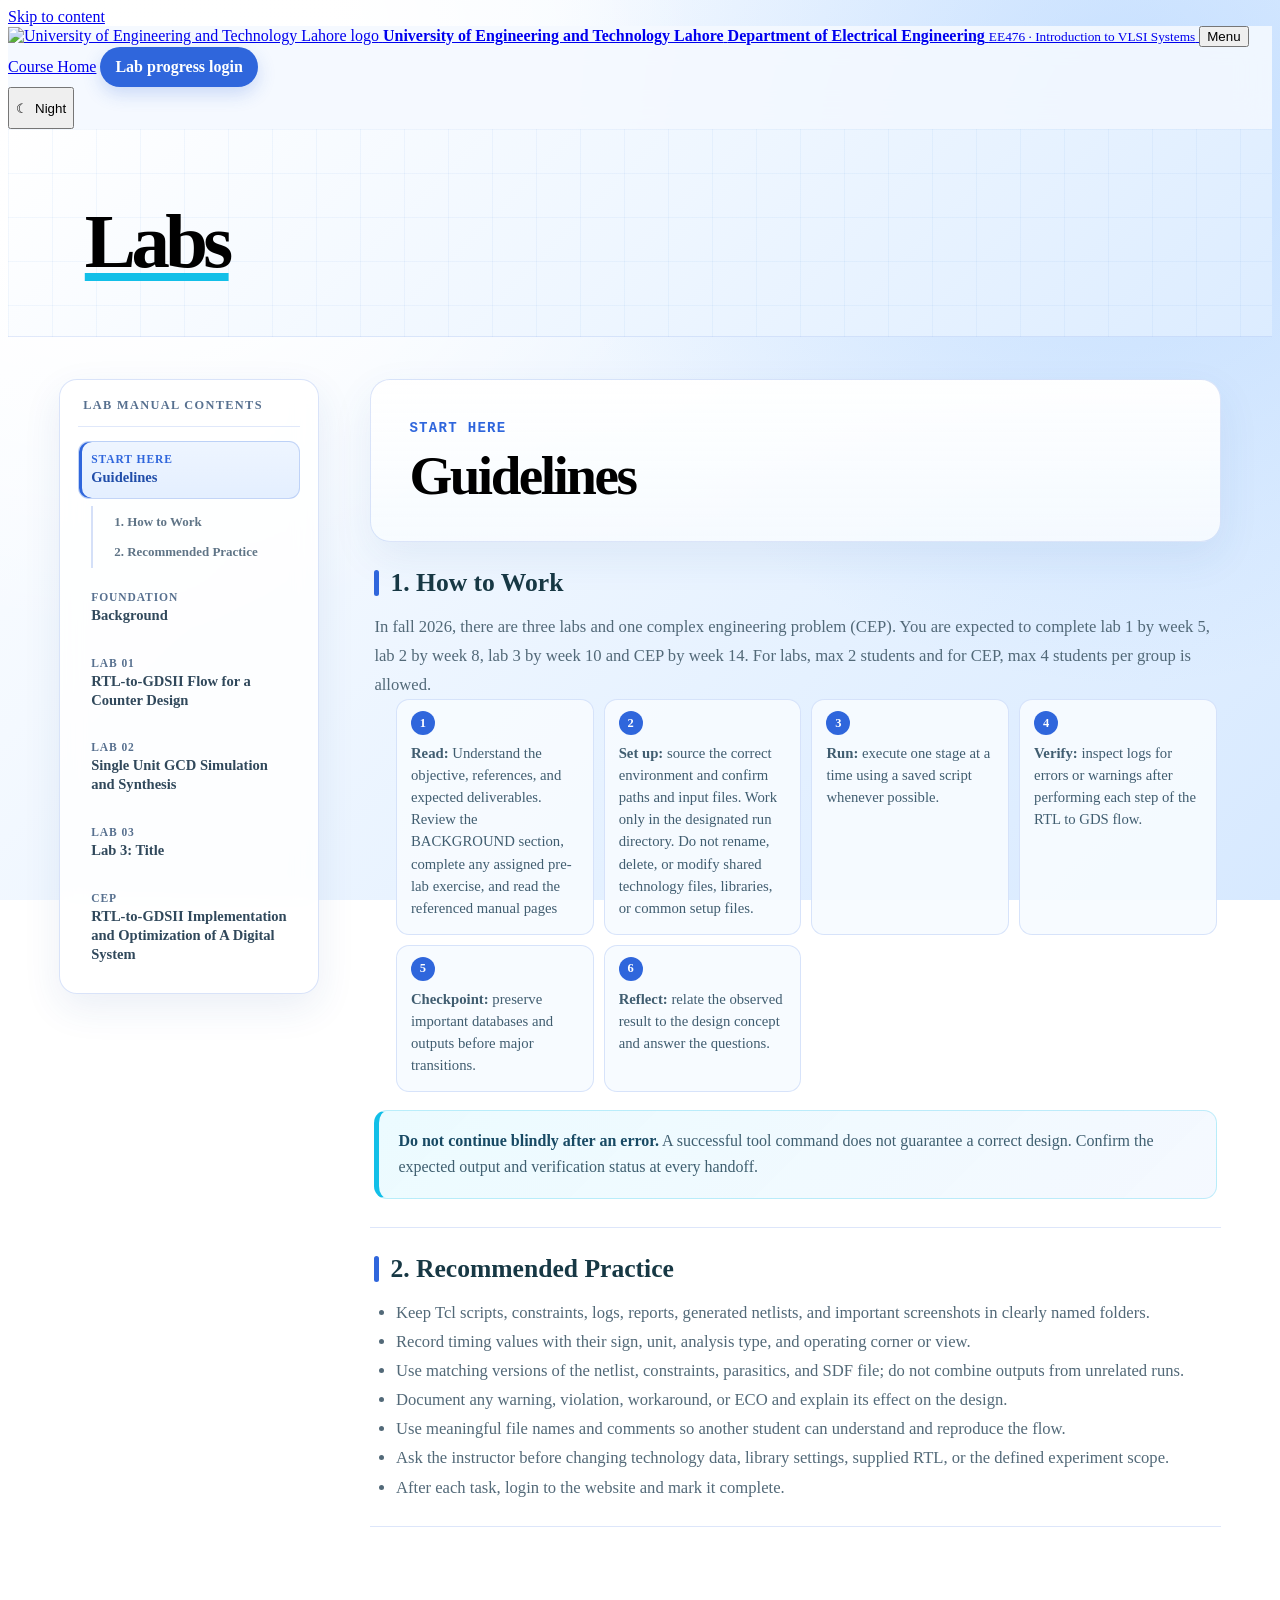
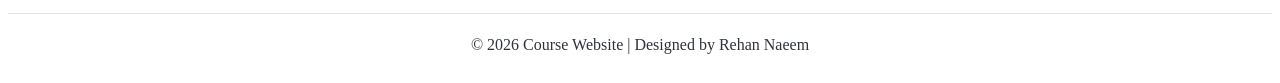
==== commit b0503b9b: "ok" ====
--- a/lab-manual.html
+++ b/lab-manual.html
@@ -1369,6 +1369,90 @@
   text-justify: inter-word;
   hyphens: auto;
 }
+
+  /* Lab 02 single-unit GCD content from the instructor's Word manual. */
+  #lab-2 .gcd-course { margin: 18px 0 0; color: var(--muted, #526978); line-height: 1.6; }
+  #lab-2 .gcd-intro { padding: 0 4px; }
+  #lab-2 .gcd-intro p,
+  #lab-2 .manual-section-card p,
+  #lab-2 .manual-section-card li {
+    text-align: justify;
+    text-justify: inter-word;
+    overflow-wrap: anywhere;
+    line-height: 1.75;
+  }
+  #lab-2 .gcd-intro p { color: #526978; font-size: 1.04rem; }
+  #lab-2 .manual-section-card p + p,
+  #lab-2 .manual-section-card p + ul,
+  #lab-2 .manual-section-card p + ol,
+  #lab-2 .manual-section-card ul + p,
+  #lab-2 .manual-section-card ol + p { margin-top: 14px; }
+  #lab-2 .manual-section-card li + li { margin-top: 8px; }
+  #lab-2 .manual-section-card li > ul { margin-top: 8px; }
+  #lab-2 .manual-section-card[data-subtopic] > h4 {
+    margin: 0 0 16px;
+    color: #173844;
+    font-size: clamp(1.2rem, 1.8vw, 1.5rem);
+    line-height: 1.4;
+  }
+  #lab-2 .gcd-subheading {
+    margin: 24px 0 12px;
+    color: #173844;
+    font-size: 1.12rem;
+    line-height: 1.5;
+  }
+  #lab-2 .gcd-log-check {
+    margin: 18px 0 !important;
+    color: #b42318 !important;
+    font-weight: 750;
+    font-size: 1.07rem;
+  }
+  #lab-2 .gcd-note {
+    background: #ffe3f0;
+    color: #692046;
+    padding: 1px 3px;
+    border-radius: 3px;
+    box-decoration-break: clone;
+    -webkit-box-decoration-break: clone;
+  }
+  #lab-2 .gcd-illustration-note { font-weight: 650; }
+  #lab-2 .gcd-figure { margin: 24px 0; padding: 0; }
+  #lab-2 .gcd-figure img {
+    display: block;
+    width: 100%;
+    max-width: 100%;
+    height: auto;
+    margin: 0 auto;
+    background: #fff;
+  }
+  #lab-2 .gcd-interface img { max-width: 600px; }
+  #lab-2 .gcd-table td,
+  #lab-2 .gcd-table th { overflow-wrap: anywhere; }
+  #lab-2 .gcd-table td:first-child { text-align: left; overflow-wrap: normal; }
+  #lab-2 .gcd-table { min-width: 560px; table-layout: fixed; }
+  #lab-2 .gcd-files th:first-child,
+  #lab-2 .gcd-settings th:first-child { width: 30%; }
+  #lab-2 .gcd-comparison th:first-child { width: 44%; }
+  #lab-2 .gcd-cycles th { width: 20%; }
+  #lab-2 a { overflow-wrap: anywhere; }
+  html[data-theme="dark"] #lab-2 .gcd-intro p,
+  html[data-theme="dark"] #lab-2 .gcd-course { color: #b8c8dc; }
+  html[data-theme="dark"] #lab-2 .manual-section-card[data-subtopic] > h4,
+  html[data-theme="dark"] #lab-2 .gcd-subheading { color: #e8eef8; }
+  html[data-theme="dark"] #lab-2 .gcd-log-check { color: #ffb4ab !important; }
+  html[data-theme="dark"] #lab-2 .gcd-note { background: #4b2640; color: #ffe3f0; }
+  @media (max-width: 620px) {
+    #lab-2 .lab-header-card h2 { font-size: clamp(1.9rem, 7.8vw, 2.5rem); }
+    #lab-2 .gcd-table { min-width: 480px; }
+    #lab-2 .gcd-table td,
+    #lab-2 .gcd-log-check { text-align: left; }
+  }
+  @media print {
+    #lab-2 .gcd-figure { break-inside: avoid; }
+    #lab-2 .gcd-log-check { color: #8b1e18 !important; }
+    #lab-2 .gcd-note { color: #000; background: #eee; }
+  }
+
 </style>
 </head>
 <body>
@@ -2078,29 +2162,287 @@
           </div>
         </section>
       </article>
-      <!-- LAB 2: Placeholder content. -->
-      <article class="lab-content" id="lab-2" data-lab-content="2" hidden>
-        <div class="lab-header-card">
-          <span class="lab-index">LAB 02</span>
-          <h2>Lab 2: Title</h2>
-        </div>
-        <section class="manual-section-card" id="lab-2-objectives">
-          <h3>Objectives</h3>
-          <ul>
-            <li class="placeholder-copy">Add the first learning objective for Lab 2.</li>
-            <li class="placeholder-copy">Add the second learning objective for Lab 2.</li>
-            <li class="placeholder-copy">Add any additional objectives as required.</li>
-          </ul>
-        </section>
-        <section class="manual-section-card" id="lab-2-tasks">
-          <h3>Tasks</h3>
-          <ol>
-            <li class="placeholder-copy">Add Task 1 for Lab 2.</li>
-            <li class="placeholder-copy">Add Task 2 for Lab 2.</li>
-            <li class="placeholder-copy">Add Task 3 or additional implementation/reporting work.</li>
-          </ol>
-        </section>
-      </article>
+      <!-- LAB 02: Single Unit GCD Simulation and Synthesis. -->
+<article class="lab-content" id="lab-2" data-lab-content="2" hidden>
+<div class="lab-header-card"><span class="lab-index">LAB 02</span>
+<h2>Single Unit GCD Simulation and Synthesis</h2>
+<p class="gcd-course">EE476 Introduction to VLSI Systems<br/>Electrical Engineering Department  |  UET Lahore</p></div>
+<div class="gcd-intro"><p data-word-paragraph="2">Use the provided single-unit greatest common divisor (GCD) design to complete RTL simulation, logic synthesis, and timing-annotated post-synthesis simulation. Apply the Cadence workflow already practised in Lab 01, using the GPDK standard-cell library. The final implementation for this lab is a mapped gate-level netlist and its synthesis reports.</p>
+<figure class="gcd-figure gcd-interface"><img src="[data-uri]" alt="Single-unit GCD interface showing operands, ready-valid signals, result, clock and reset." loading="lazy" decoding="async"/></figure>
+</div>
+<section class="manual-section-card" id="lab-2-objectives"><h3>Learning objectives</h3>
+<ul>
+<li data-word-paragraph="5">Explain how the controller, datapath, and ready-valid interfaces cooperate to compute a GCD.
+</li><li data-word-paragraph="6">Configure the Cadence scripts using the synthesis and simulation settings specified in this manual.
+</li><li data-word-paragraph="7">Synthesize the GCD at 50 MHz and interpret cell, area, and setup timing reports.
+</li><li data-word-paragraph="8">Explore a tighter clock constraint and measure a register clock-to-Q delay using a waveform and SDF.
+</li></ul>
+</section>
+<section class="manual-section-card" id="lab-2-resources"><h3>Design and required resources</h3>
+<p data-word-paragraph="10">Use the supplied GCD source files located <a href="https://uetpk-my.sharepoint.com/:f:/g/personal/rehan_naeem_uet_edu_pk/IgBl0s4P-k-1T6B_declPK0QAcIftWXRbD7yAmF4HCAJXdo?e=bcunQp" target="_blank" rel="noopener noreferrer">here</a>. The baseline uses 16-bit operands (W = 16). Check the RTL parameter and testbench instance to confirm that both use this width. Keep the design RTL unchanged for the baseline experiment.</p>
+<div class="table-wrap"><table class="manual-table gcd-table gcd-files" aria-label="GCD source files and roles">
+<thead><tr>
+<th scope="col"><strong>File</strong></th>
+<th scope="col"><strong>Role</strong></th>
+</tr></thead>
+<tbody><tr>
+<td>gcd.v</td>
+<td>Top-level single-unit GCD</td>
+</tr>
+<tr>
+<td>gcd_control.v</td>
+<td>Controller and ready-valid interface</td>
+</tr>
+<tr>
+<td>gcd_datapath.v</td>
+<td>Operand registers, comparison, and subtraction</td>
+</tr>
+<tr>
+<td>EECS151.v</td>
+<td>Supporting RTL modules used by the design</td>
+</tr>
+<tr>
+<td>gcd_testbench.v</td>
+<td>Provided simulation stimulus and result checks</td>
+</tr>
+</tbody></table></div>
+<p data-word-paragraph="12">Use Cadence Genus and the Cadence simulator and waveform viewer practised in Lab 01. The required technology files are GPDK Liberty libraries and the corresponding standard-cell Verilog models. The flow ends after synthesis and post-synthesis simulation. Floorplanning, placement, clock-tree synthesis, routing, and GDSII generation are reserved for later work.</p>
+</section>
+<section class="manual-section-card" id="lab-2-configuration"><h3>Configure the experiment</h3>
+<p data-word-paragraph="14">Apply the synthesis settings below directly in your Cadence scripts using the workflow from Lab 01. Record each value and the script entry that applies it.</p>
+<div class="table-wrap"><table class="manual-table gcd-table gcd-settings" aria-label="GCD synthesis and simulation settings">
+<thead><tr>
+<th scope="col"><strong>Parameter</strong></th>
+<th scope="col"><strong>Value and action</strong></th>
+</tr></thead>
+<tbody><tr>
+<td>Synthesis top module</td>
+<td>gcd. Elaborate the design top, not the testbench.</td>
+</tr>
+<tr>
+<td>Synthesis source files</td>
+<td>gcd.v, gcd_datapath.v, gcd_control.v, and EECS151.v, under the local src directory.</td>
+</tr>
+<tr>
+<td>Clock name and period</td>
+<td>clk, 20 ns. The baseline target frequency is 50 MHz.</td>
+</tr>
+<tr>
+<td>Clock uncertainty</td>
+<td>0.1 ns. Apply it to clk in the timing constraints.</td>
+</tr>
+<tr>
+<td>Technology and local PDK path</td>
+<td>Point the Cadence scripts to the installed GPDK technology and library paths used in Lab 01.</td>
+</tr>
+<tr>
+<td>Standard cell library for this lab</td>
+<td>Use the GPDK basicCells standard-cell libraries supplied for Lab 01, with slow_vdd1v0_basicCells.lib for setup and fast_vdd1v0_basicCells.lib for hold.</td>
+</tr>
+<tr>
+<td>Setup analysis corner</td>
+<td>Use the slow-corner setup analysis view with slow_vdd1v0_basicCells.lib. The supplied slow library is characterized at 0.9 V and 125 degrees C; verify its operating_conditions and header values.</td>
+</tr>
+<tr>
+<td>Hold analysis corner</td>
+<td>Use the fast-corner hold analysis view with fast_vdd1v0_basicCells.lib. Read its header and operating_conditions for the actual characterized voltage and temperature; do not infer them from the filename.</td>
+</tr>
+<tr>
+<td>Nominal supply definition</td>
+<td>Use the nominal supply specified in the installed GPDK library documentation. Each corner uses its own characterized voltage; the supplied slow library has nom_voltage = 0.9 V despite vdd1v0 in its filename.</td>
+</tr>
+<tr>
+<td>Tool threads</td>
+<td>Up to 4, as allowed by the laboratory setup.</td>
+</tr>
+</tbody></table></div>
+</section>
+<section class="manual-section-card" id="lab-2-rtl-simulation"><h3>Simulate and understand the RTL</h3>
+<p data-word-paragraph="17">Adapt the RTL simulation script from Lab 01 to read the GCD design sources and the provided testbench. Enable waveform access and retain the simulator log. Use a separate run directory for RTL simulation.</p>
+<p class="gcd-log-check" role="note" data-word-paragraph="18"><strong>LOG CHECK: Check the compilation, elaboration, and simulation log for missing modules, syntax errors, runtime errors, and failed testbench checks. Confirm that the tests completed; a waveform file alone does not show a successful run.</strong></p>
+<ul>
+<li data-word-paragraph="19">Run the provided testbench at a 20 ns clock period. Confirm that its output checks pass and that reset initializes the design.
+</li><li data-word-paragraph="20">Display clk, reset, both operands, operands_val, operands_rdy, result_bits_data, result_val, and result_rdy.
+</li><li data-word-paragraph="21">Add the controller state, A_reg, B_reg, A_next, and B_next from the actual design hierarchy. Display operand and register values in decimal.
+</li><li data-word-paragraph="22">Locate the first transaction with operands 27 and 15. Mark its input handshake, computation interval, and output handshake. Confirm the result is 3.
+</li></ul>
+<p data-word-paragraph="23">An input transfer occurs on a rising clock edge when operands_val and operands_rdy are both high. An output transfer occurs on a rising edge when result_val and result_rdy are both high. Distinguish a valid result from a result accepted by its receiver.</p>
+<h5 class="gcd-subheading" data-word-paragraph="24">Questions: Understanding the algorithm</h5>
+<p data-word-paragraph="25">Hint: Look up Euclidean Algorithm for calculating GCD if you&#x27;re stucked :)</p>
+<p data-word-paragraph="26">1. Draw a table with 5 columns (cycle number, value of A_reg, value of B_reg, A_next, B_next) and fill in all of the rows for the first test vector (GCD of 27 and 15). Count the cycle number from 0 when operands_rdy and operands_val are 1. Fill in the table until the first test vector is done and upload a screenshot of the table. Use decimal number instead of binary or hex. Hint: It might be easier to view the waveforms instead of tracing the code. Hint: take a look starting at 140ns.</p>
+<div class="table-wrap"><table class="manual-table gcd-table gcd-cycles" aria-label="Cycle table for GCD of 27 and 15">
+<thead><tr>
+<th scope="col"><strong>Cycle number</strong></th>
+<th scope="col"><strong>A_reg</strong></th>
+<th scope="col"><strong>B_reg</strong></th>
+<th scope="col"><strong>A_next</strong></th>
+<th scope="col"><strong>B_next</strong></th>
+</tr></thead>
+<tbody><tr>
+<td>0</td>
+<td>0</td>
+<td>0</td>
+<td>27</td>
+<td>15</td>
+</tr>
+<tr>
+<td>1</td>
+<td></td>
+<td></td>
+<td></td>
+<td></td>
+</tr>
+<tr>
+<td>2</td>
+<td></td>
+<td></td>
+<td></td>
+<td></td>
+</tr>
+<tr>
+<td>3</td>
+<td></td>
+<td></td>
+<td></td>
+<td></td>
+</tr>
+<tr>
+<td>...</td>
+<td></td>
+<td></td>
+<td></td>
+<td></td>
+</tr>
+</tbody></table></div>
+<p data-word-paragraph="27">2. In src/gcd_testbench.v , the inputs are changed on the negative edge of the clock to prevent hold time violations. Is the output checked on the positive edge of the clock or the negative edge of the clock? Why?</p>
+<p data-word-paragraph="28">3. In src/gcd_testbench.v , what will happen if you change result_rdy = 1; to result_rdy = 0; ? What state will the gcd_control.v state machine be in? (Can ignore if much time is consumed)</p>
+<h5 class="gcd-subheading" data-word-paragraph="29"><strong>Deliverables:</strong></h5>
+<ol>
+<li data-word-paragraph="30">Screenshot of waveforms of all inputs and outputs of the GCD module displayed together. Highlight portion showing correct operation of the design.
+</li><li data-word-paragraph="31">Related LOG file 
+</li></ol>
+</section>
+<section class="manual-section-card" id="lab-2-synthesis"><h3>Synthesize the single unit GCD</h3>
+<p data-word-paragraph="34">Adapt the Genus script from Lab 01. Read the design RTL, elaborate gcd, and load the GCD timing constraints. Do not synthesize the testbench. Confirm W = 16, check for unresolved modules and unintended latches, and retain the hierarchy needed for module-area and register analysis.</p>
+<p data-word-paragraph="35"><strong>No scan or DFT: </strong>Use ordinary non-scan flip-flops. Omit scan insertion, SCANDEF export or import, and scan-chain reordering. Check that the adapted Lab 01 script does not insert scan circuitry.</p>
+<p data-word-paragraph="36">Use the command syntax appropriate to the installed Genus interface from Lab 01. Examine the synthesis log and confirm that the result is mapped to GPDK cells. Correct unresolved cells or incomplete timing constraints before using the reports.</p>
+<p class="gcd-log-check" role="note" data-word-paragraph="37"><strong>LOG CHECK: Check the Genus log for Tcl errors, missing libraries or modules, unresolved references, unintended latches, and constraint errors. Confirm that synthesis completed. Fix errors and investigate relevant warnings before using the outputs.</strong></p>
+</section>
+<section class="manual-section-card" id="lab-2-reports" data-subtopic><h4>Generate and inspect reports</h4>
+<p data-word-paragraph="39">After synthesis optimization, generate the area, gate-count, QoR, power, and setup timing reports. Generate the setup timing report specifically for the GPDK slow-corner setup analysis view. <strong>Use the installed Genus command help to determine the Tcl command and view-selection syntax; include the command in your submitted script.</strong></p>
+<p data-word-paragraph="40">Save reports and export the same files like sdf etc. as you did for this stage in lab 01.</p>
+<p class="gcd-log-check" role="note" data-word-paragraph="41"><strong>LOG CHECK: Check the log after reporting and export commands for command errors and file-write failures. Confirm that every required report, netlist, SDC, and SDF was generated by the current run; an older file may remain after a failed command.</strong></p>
+<p class="gcd-illustration-note" data-word-paragraph="43"><strong>Illustration only: </strong>The report filename, PVT values, cell names, and timing numbers in the example below illustrate how to read a setup timing report. Your GPDK report may differ. Use your own slow-corner report and measured slack for the lab results.</p>
+<p data-word-paragraph="44">Go through these files and familiarize yourself with the information these reports provide. One report of particular note is final_time_ss_100C_1v60.setup_view.rpt. The name of this file represents that it is a timing report, with the Process Voltage Temperature corner of ss(slow-slow) corner, 1.60 V and 100 degrees C, and that it contains the setup timing checks. This corner represents the worse operating conditions for a circuit, and provides a quick worse case analysis. Open the final_time_ss_100C_1v60.setup_view.rpt file and look at the first block of text you see. It should look similar to this:</p>
+<figure class="gcd-figure gcd-report"><img src="[data-uri]" alt="Illustrative setup timing report showing clock edges, required time, data path delay and 5201 ps slack." loading="lazy" decoding="async"/></figure>
+<figure class="gcd-figure gcd-report"><img src="[data-uri]" alt="Illustrative setup timing path listing sequential and combinational cells with their delays." loading="lazy" decoding="async"/></figure>
+<p data-word-paragraph="47">This is one of the most common ways to assess the critical paths in your circuit. The setup timing report lists each timing path&#x27;s slack, which is the extra delay the signal can have before a setup violation occurs, in ascending order. The first block indicates the critical path of the design. Each row represents a timing path from a gate to the next, and the whole block is the timing arc between two flip-flops (or in some cases between latches). The MET at the top of the block indicates that the timing requirements have been met and there is no violation. If there was, this indicator would have read VIOLATED . Since our critical path meets the timing requirements with a 5201 ps of slack, this means we can run this synthesized design with a period equal to clock period (20000 ps) minus the critical path slack (5201 ps), which is 14799 ps.</p>
+<p data-word-paragraph="48">If your local script names the analysis view differently, record that view name. Keep the report format and hierarchical detail available in your installed version; use the command help when an additional reporting option is needed.</p>
+<h5 class="gcd-subheading" data-word-paragraph="49">Questions: GCD Reports Questions</h5>
+<p data-word-paragraph="50">1. Which report would you look at to find the total number of each different standard cell that the design contains? </p>
+<p data-word-paragraph="51">2. Which report contains area breakdown by modules in the design?</p>
+<p data-word-paragraph="52">3. What is the cell used for A_register/q_reg[7] ? How much leakage power does A_register/q_reg[7] contribute? How did you find this? <span class="gcd-note">Note: If the instance name differs, identify the flip-flop corresponding to bit 7 of the A register and answer using that instance.</span></p>
+<h5 class="gcd-subheading" data-word-paragraph="53"><strong>Deliverables:</strong></h5>
+<ol>
+<li data-word-paragraph="54">all reports and generated files.
+</li><li data-word-paragraph="55">Answers to questions.
+</li><li data-word-paragraph="56">Related LOG file.
+</li></ol>
+</section>
+<section class="manual-section-card" id="lab-2-setup-timing" data-subtopic><h4>Analyze setup timing</h4>
+<p data-word-paragraph="58">Read the final setup timing report and locate the worst reported setup path. Confirm that the analysis uses the intended corner and 20 ns clock. Record the launch register, capture register, relevant clock edges, arrival time, required time, and slack, together with their units. Save the timing report.</p>
+<p class="gcd-log-check" role="note" data-word-paragraph="59"><strong>LOG CHECK: Check the timing-analysis log and reports for missing clocks, unconstrained paths, incorrect units or corners, and setup violations. Investigate these messages before claiming that the design meets timing.</strong></p>
+<h5 class="gcd-subheading" data-word-paragraph="60"><strong>Deliverables</strong></h5>
+<p data-word-paragraph="61"><strong>1. Timing report</strong></p>
+</section>
+<section class="manual-section-card" id="lab-2-tighter-clock" data-subtopic><h4>Repeat synthesis with a tighter clock</h4>
+<p data-word-paragraph="63">Keep the 20 ns baseline outputs in their own directory. To answer Question 2 in the GCD Synthesis Questions, subtract the baseline worst setup slack from the baseline period using the same units. This gives a trial period for a second synthesis run; it is an estimate for the current mapped design, not a guaranteed limit for a newly optimized design.</p>
+<p data-word-paragraph="64"><em>Illustrative calculation: </em><em>According to the example given in section 5.2, </em><em>5201 ps of slack at a 20000 ps clock period gives a trial period of 14799 ps, or 14.799 ns.</em><em> Use the slack from your own report to calculate your trial period.</em></p>
+<ul>
+<li data-word-paragraph="65">Change the clock period in the Cadence constraints, keeping the uncertainty, library corner, source RTL, and bit width fixed.
+</li><li data-word-paragraph="66">Start a fresh synthesis run. Save the new reports, mapped netlist, constraints, and SDF separately. To start a fresh run
+<ul>
+<li data-word-paragraph="67">Create a separate trial directory and copy the synthesis script and constraints into it. Change only the clock period; keep other settings unchanged.
+</li><li data-word-paragraph="68">Update all output paths—the locations where reports, logs, mapped netlists, SDF files, exported constraints, and saved databases are written—to the trial directory. Check every command that writes a file to ensure it does not point to the baseline directory. Also verify that input paths remain valid and the script loads the revised constraints.
+</li><li data-word-paragraph="69">Start a fresh Genus session and rerun the complete synthesis flow from the original RTL. Do not reuse the baseline synthesized database or mapped netlist as input.
+</li></ul>
+</li></ul>
+<p class="gcd-log-check" role="note" data-word-paragraph="70"><strong>LOG CHECK: Check the trial log independently. Confirm that the revised period was applied, synthesis and exports completed, and all trial outputs were written to the trial directory. Do not compare stale reports after a failed run.</strong></p>
+<ul>
+<li data-word-paragraph="71">Compare the baseline and tighter-clock critical paths, slack, cell counts, total cell area and power. Explain any changes. Use the comparison to answer Questions below.
+</li></ul>
+<div class="table-wrap"><table class="manual-table gcd-table gcd-comparison" aria-label="Baseline and tighter clock synthesis comparison">
+<thead><tr>
+<th scope="col"><strong>Quantity</strong></th>
+<th scope="col"><strong>Baseline</strong></th>
+<th scope="col"><strong>Tighter clock</strong></th>
+</tr></thead>
+<tbody><tr>
+<td>Clock period and frequency</td>
+<td></td>
+<td></td>
+</tr>
+<tr>
+<td>Worst setup slack</td>
+<td></td>
+<td></td>
+</tr>
+<tr>
+<td>Critical startpoint and endpoint</td>
+<td></td>
+<td></td>
+</tr>
+<tr>
+<td>Mapped cell area</td>
+<td></td>
+<td></td>
+</tr>
+<tr>
+<td>Sequential and total cell counts</td>
+<td></td>
+<td></td>
+</tr>
+<tr>
+<td>Power (switching, leakage, short-circuit)</td>
+<td></td>
+<td></td>
+</tr>
+</tbody></table></div>
+<h5 class="gcd-subheading" data-word-paragraph="73">Questions: GCD Synthesis Questions</h5>
+<p data-word-paragraph="74">1. Looking at the total number of instances of sequential cells synthesized and the number of reg definitions in the Verilog files, are they consistent? If not, why?</p>
+<p data-word-paragraph="75">2. Reduce the clock period by the amount of slack in the timing report. Now run the synthesis flow again. Does it still meet timing? Why or why not? Does the critical path stay the same? If not, what changed?</p>
+<h5 class="gcd-subheading" data-word-paragraph="76"><strong>Deliverables</strong></h5>
+<ol>
+<li data-word-paragraph="77"><strong>Timing report, filled table and answers to questions.</strong>
+</li><li data-word-paragraph="78"><strong>Related LOG file</strong><strong>s</strong><strong>.</strong>
+</li></ol>
+</section>
+<section class="manual-section-card" id="lab-2-post-synthesis"><h3>Run post synthesis simulation</h3>
+<p data-word-paragraph="81">Use the baseline 20 ns synthesis outputs for this task. Adapt the post-synthesis simulation flow from Lab 01, compiling the mapped netlist, testbench, and GPDK standard-cell models with timing arcs enabled. </p>
+<p data-word-paragraph="82">Select <strong>maximum</strong> SDF values for this setup-corner delay experiment. Record the corner, annotation selection, SDF TIMESCALE, and simulator timing options. Hold analysis uses its separately configured fast corner.</p>
+<p class="gcd-log-check" role="note" data-word-paragraph="83"><strong>LOG CHECK: Check the simulator and SDF annotation logs for missing cells or instances, unmatched timing arcs, failed annotation, timing-check violations, and failed testbench checks. Confirm that the baseline netlist and its matching SDF were used. Resolve errors and explain relevant warnings; a passing functional test alone does not confirm successful SDF annotation.</strong></p>
+<h5 class="gcd-subheading" data-word-paragraph="84">Questions: Delay Questions</h5>
+<p data-word-paragraph="85">1. Report the clk-q delay of <strong><em>state[0]</em></strong> in <strong><em>GCDctrl0</em></strong> at 350 ns and submit a screenshot of the waveforms showing how you found this delay. <span class="gcd-note"><em>Note: If the mapped instance or state encoding differs, identify the corresponding controller state flip-flop. If no Q transition occurs at 350 ns, use another suitable clock edge and clearly report the instance and measurement time.</em></span></p>
+<p data-word-paragraph="86">2. Which line in the sdf file specifies this delay and what is the delay?</p>
+<p data-word-paragraph="87">3. Is the delay from the waveform the same as from the sdf file? Why or why not?</p>
+<h5 class="gcd-subheading" data-word-paragraph="89">Deliverables</h5>
+<ol>
+<li data-word-paragraph="90">Answers to questions
+</li><li data-word-paragraph="91">Screenshot of waveforms of all inputs and outputs of the GCD module displayed together. Highlight portion showing correct operation of the design.
+</li><li data-word-paragraph="92">Related LOG file 
+</li></ol>
+</section>
+<section class="manual-section-card" id="lab-2-deliverables"><h3>Consolidated deliverables</h3>
+<p data-word-paragraph="96">Submit the following items. Keep baseline and tighter-clock results in clearly labelled, separate directories.</p>
+<p data-word-paragraph="97"><strong>1. RTL simulation (Section 4). </strong>Submit the simulator log, answers to the algorithm questions attempted, and the completed cycle table for GCD(27, 15), including its screenshot. Include a waveform screenshot showing all GCD inputs and outputs together, with correct operation highlighted.</p>
+<p data-word-paragraph="98"><strong>2. Baseline synthesis and reports (Sections 5 and 5.1). </strong>Submit all generated reports and files: area, gates, QoR, power, and setup timing reports; the mapped netlist, exported SDC, SDF, and synthesis log. Include answers to the GCD Reports Questions.</p>
+<p data-word-paragraph="99"><strong>3. Setup timing analysis (Section 5.2). </strong>Submit the timing report and the recorded corner, clock period, launch and capture registers, clock edges, arrival time, required time, slack, and units. Include the critical-path explanation and delay contributions requested in this section.</p>
+<p data-word-paragraph="100"><strong>4. Tighter-clock synthesis (Section 5.3). </strong>Submit the trial-period calculation, trial reports, mapped netlist, constraints, SDF, and related log files. Include the completed baseline-versus-tighter-clock comparison table and answers to the GCD Synthesis Questions.</p>
+<p data-word-paragraph="101"><strong>5. Post-synthesis simulation (Section 6). </strong>Submit the simulator and SDF annotation logs, answers to the Delay Questions, a waveform screenshot of all GCD inputs and outputs with correct operation highlighted, and the clock-to-Q measurement screenshot. Identify the matching SDF line and delay. Record the corner, annotation selection, SDF TIMESCALE, and simulator timing options.</p>
+<p data-word-paragraph="102"><strong>6. Scripts and run instructions. </strong>Submit scripts used for RTL simulation, both synthesis runs, report generation, and post-synthesis simulation, together with SDC constraints, simulator command files or shell scripts, and any modified testbench files. Include SDF annotation settings and a brief README explaining how to reproduce each run. Use relative paths where practical.</p>
+<p data-word-paragraph="103"><strong>7. Log review. </strong>Retain the relevant logs listed above and briefly explain any remaining warnings or timing violations. Identify corrective changes made in response to errors.</p>
+</section>
+</article>
       <!-- LAB 3: Placeholder content. -->
       <article class="lab-content" id="lab-3" data-lab-content="3" hidden>
         <div class="lab-header-card">
